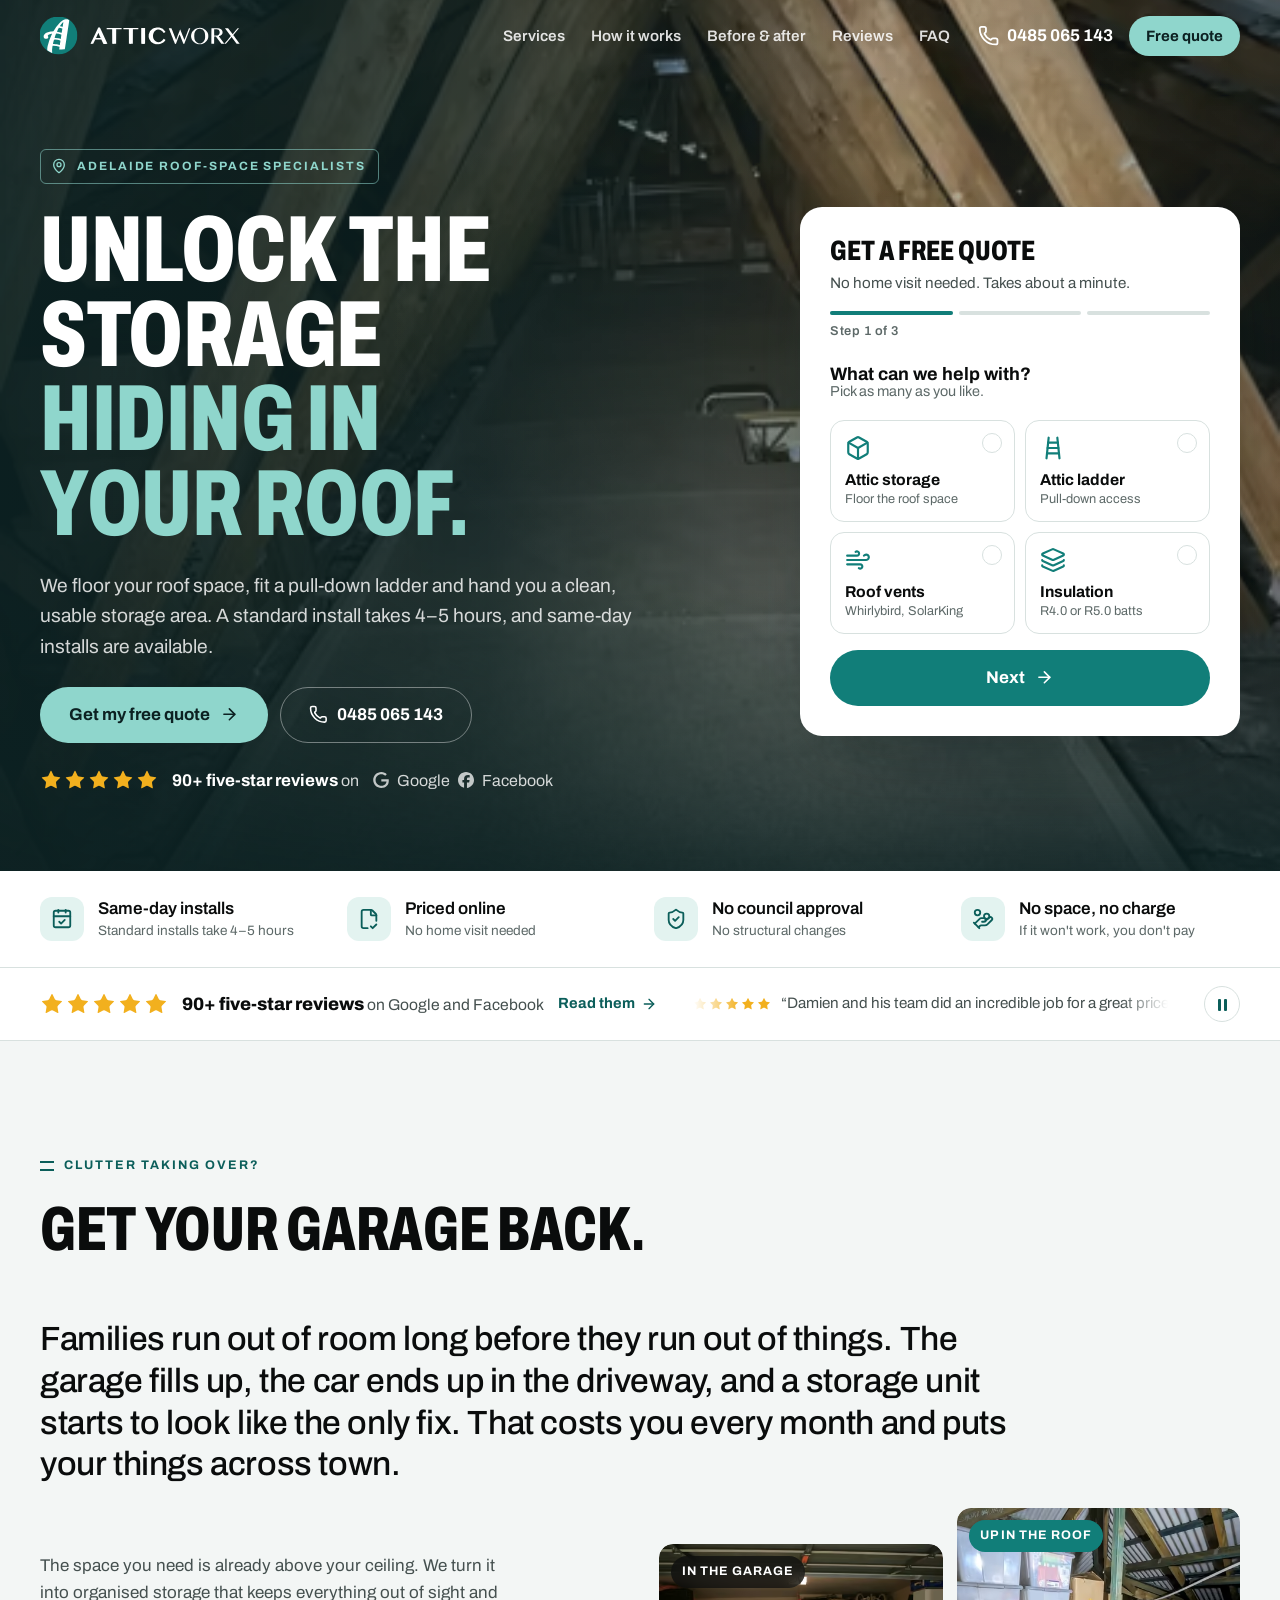
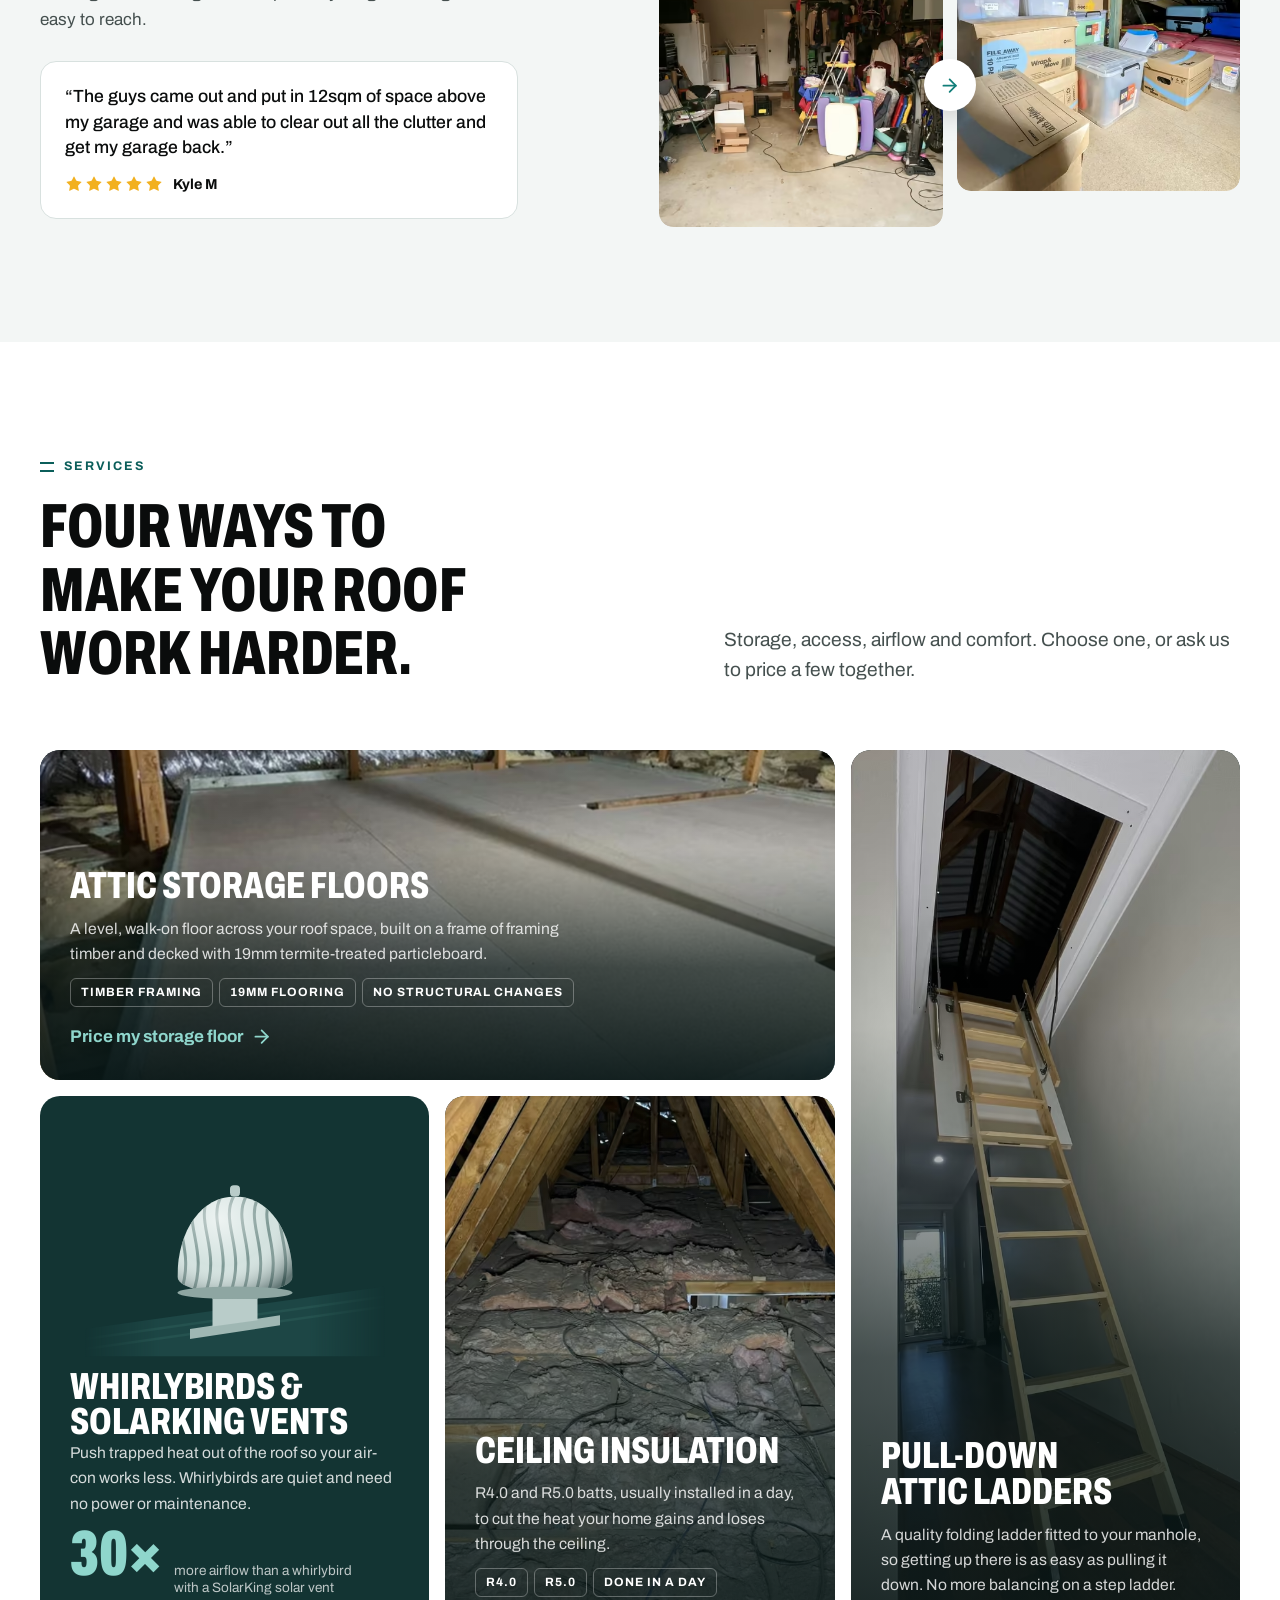
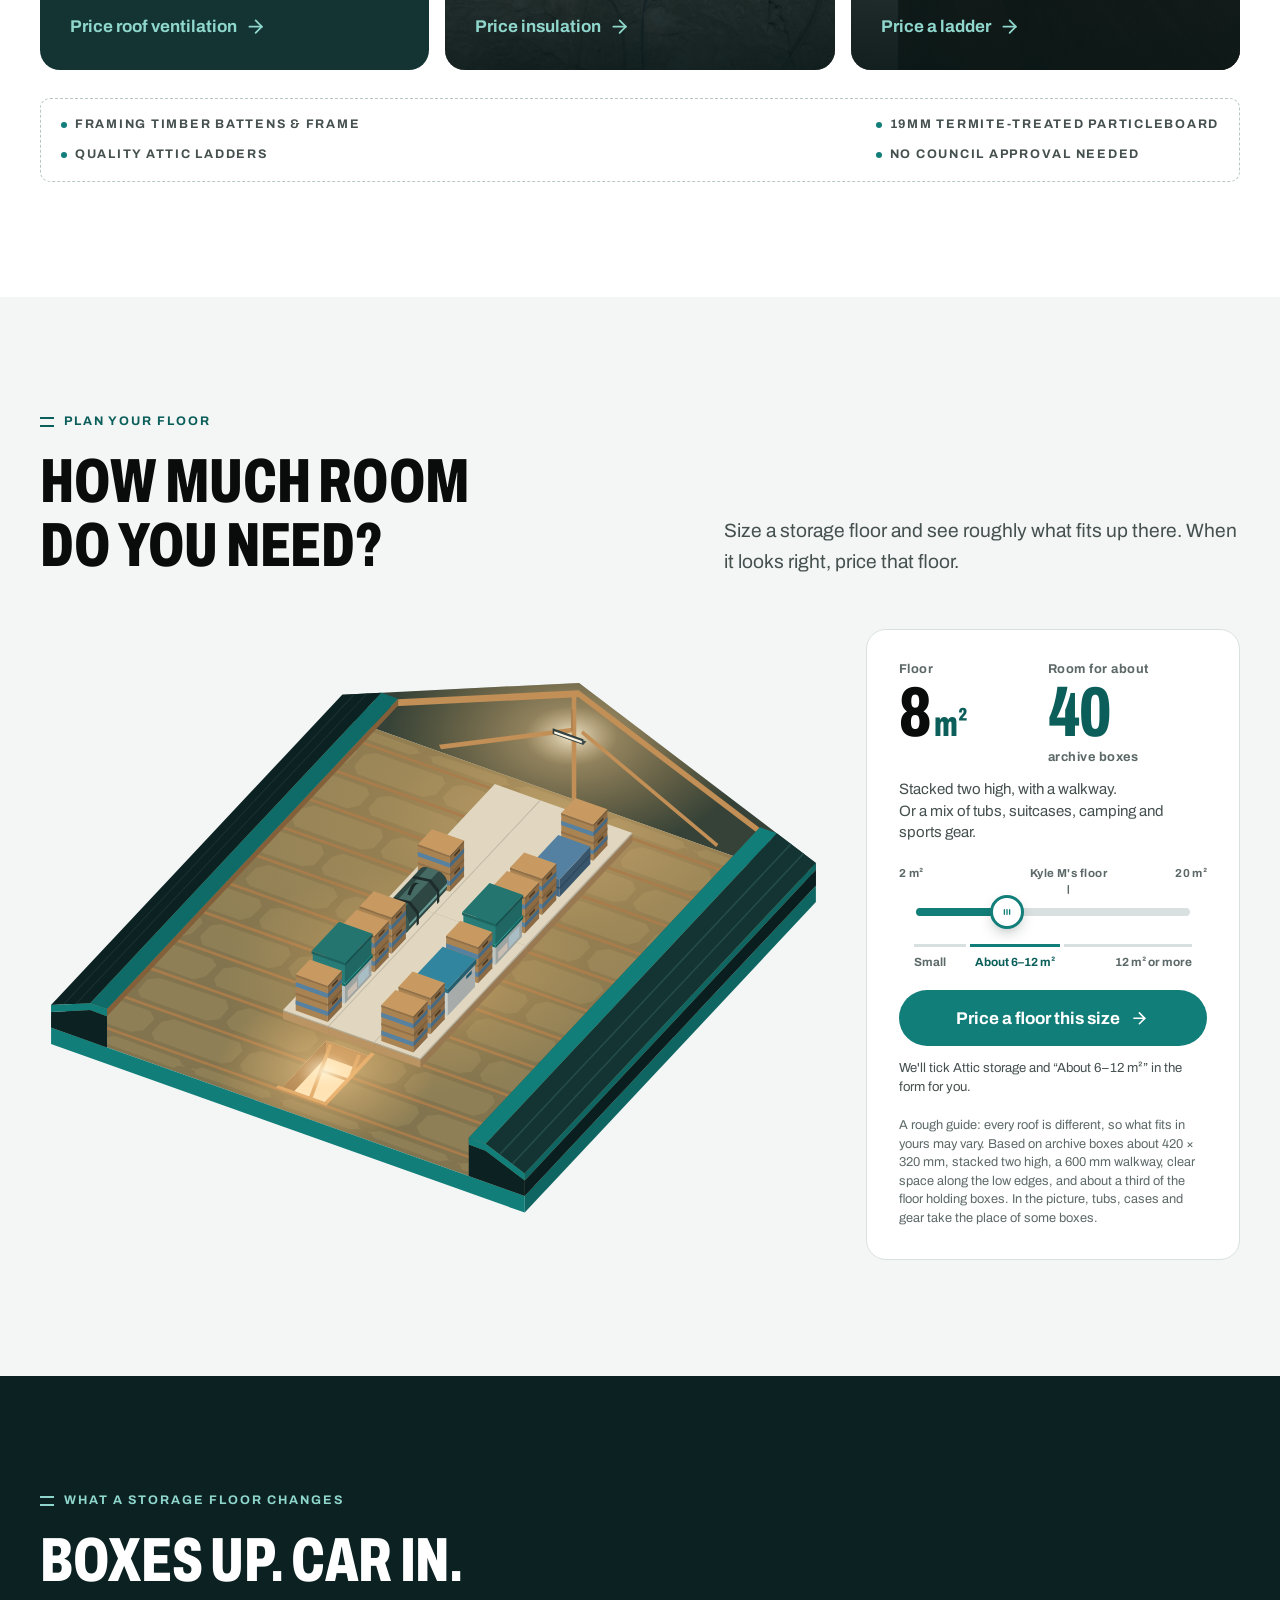
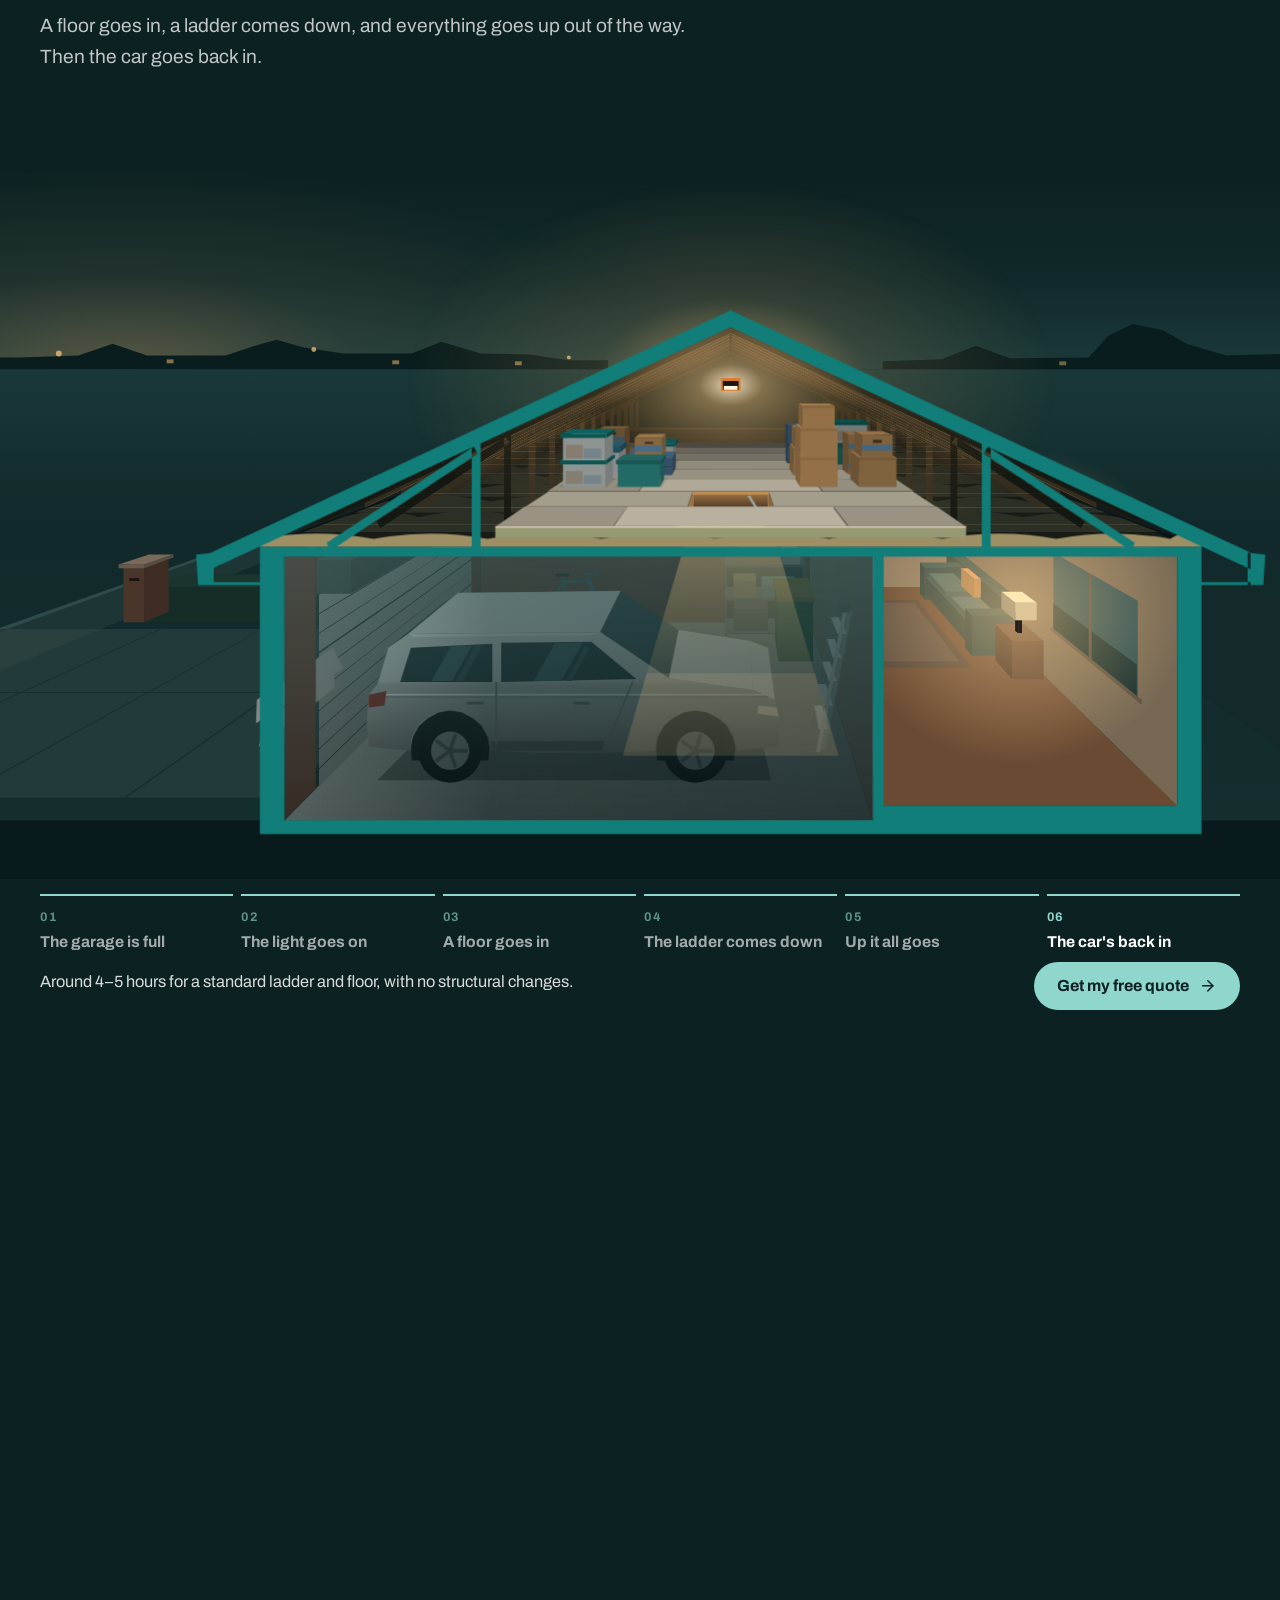
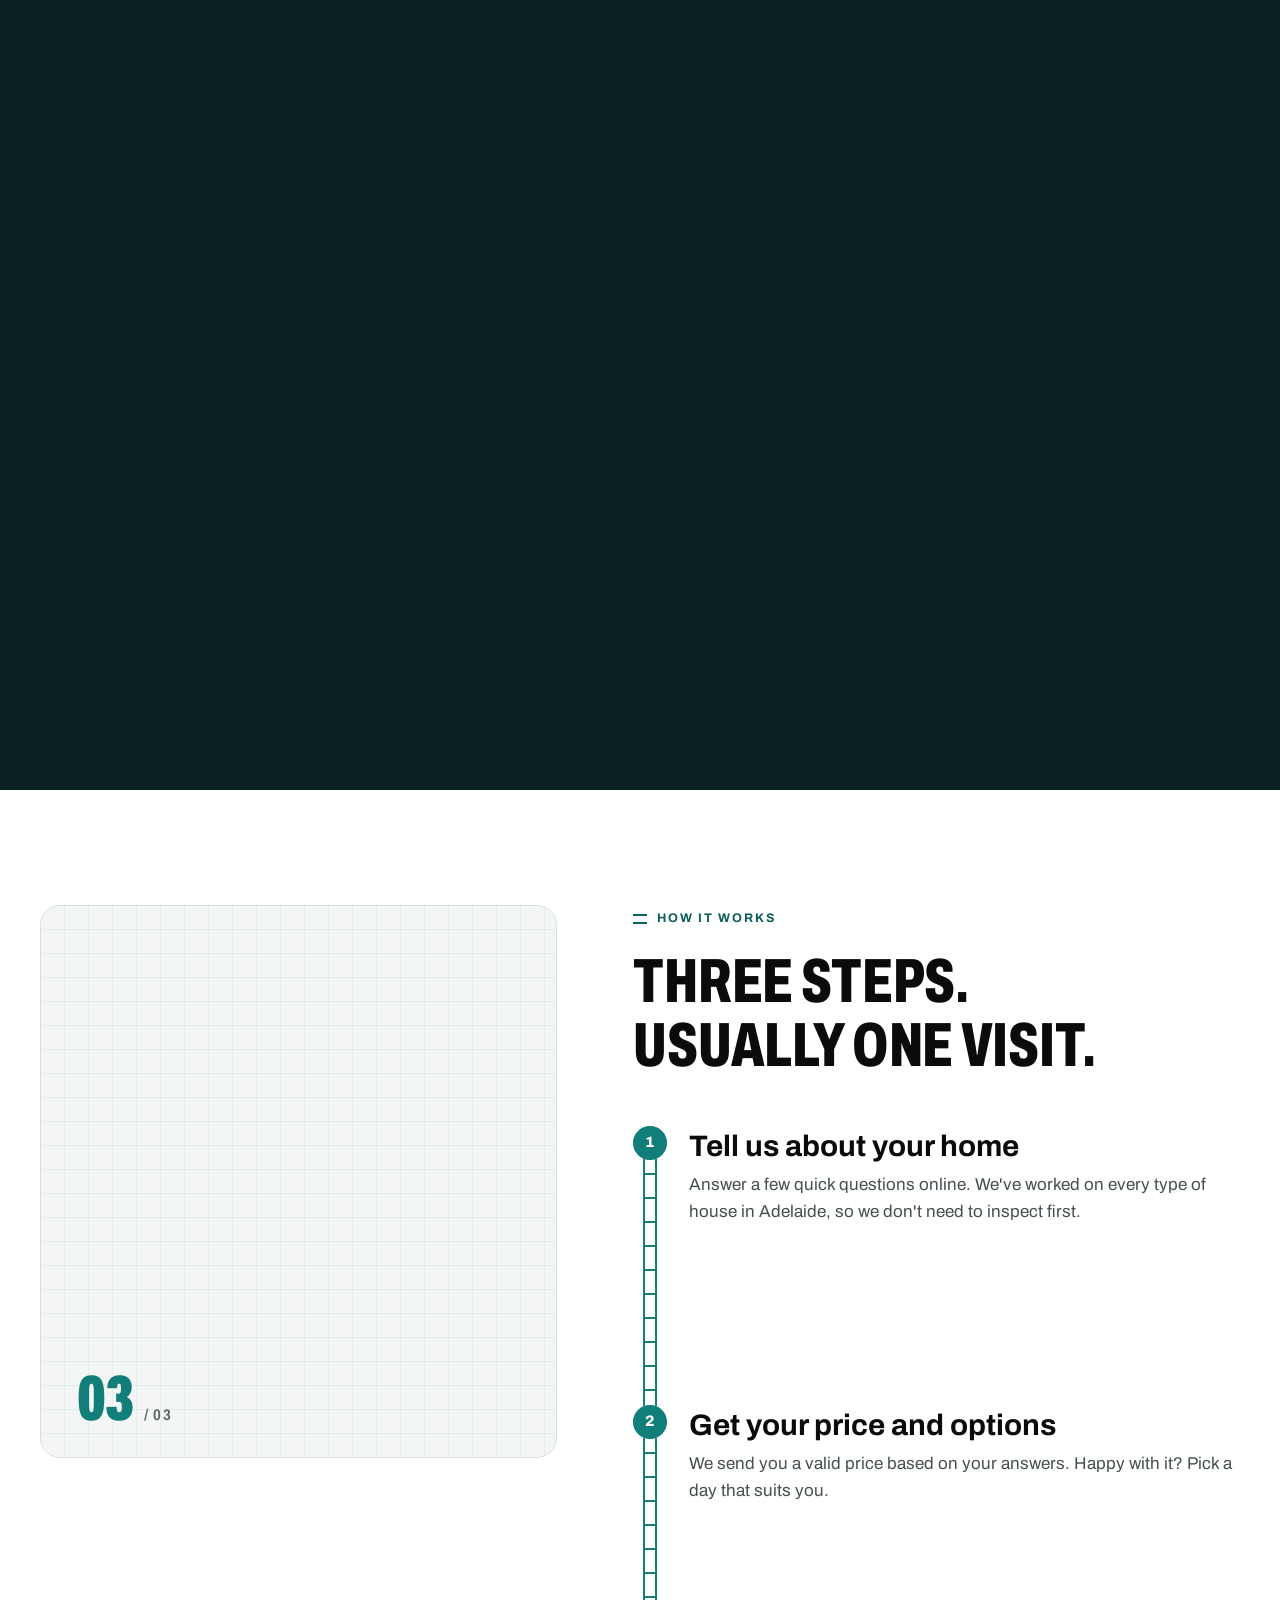
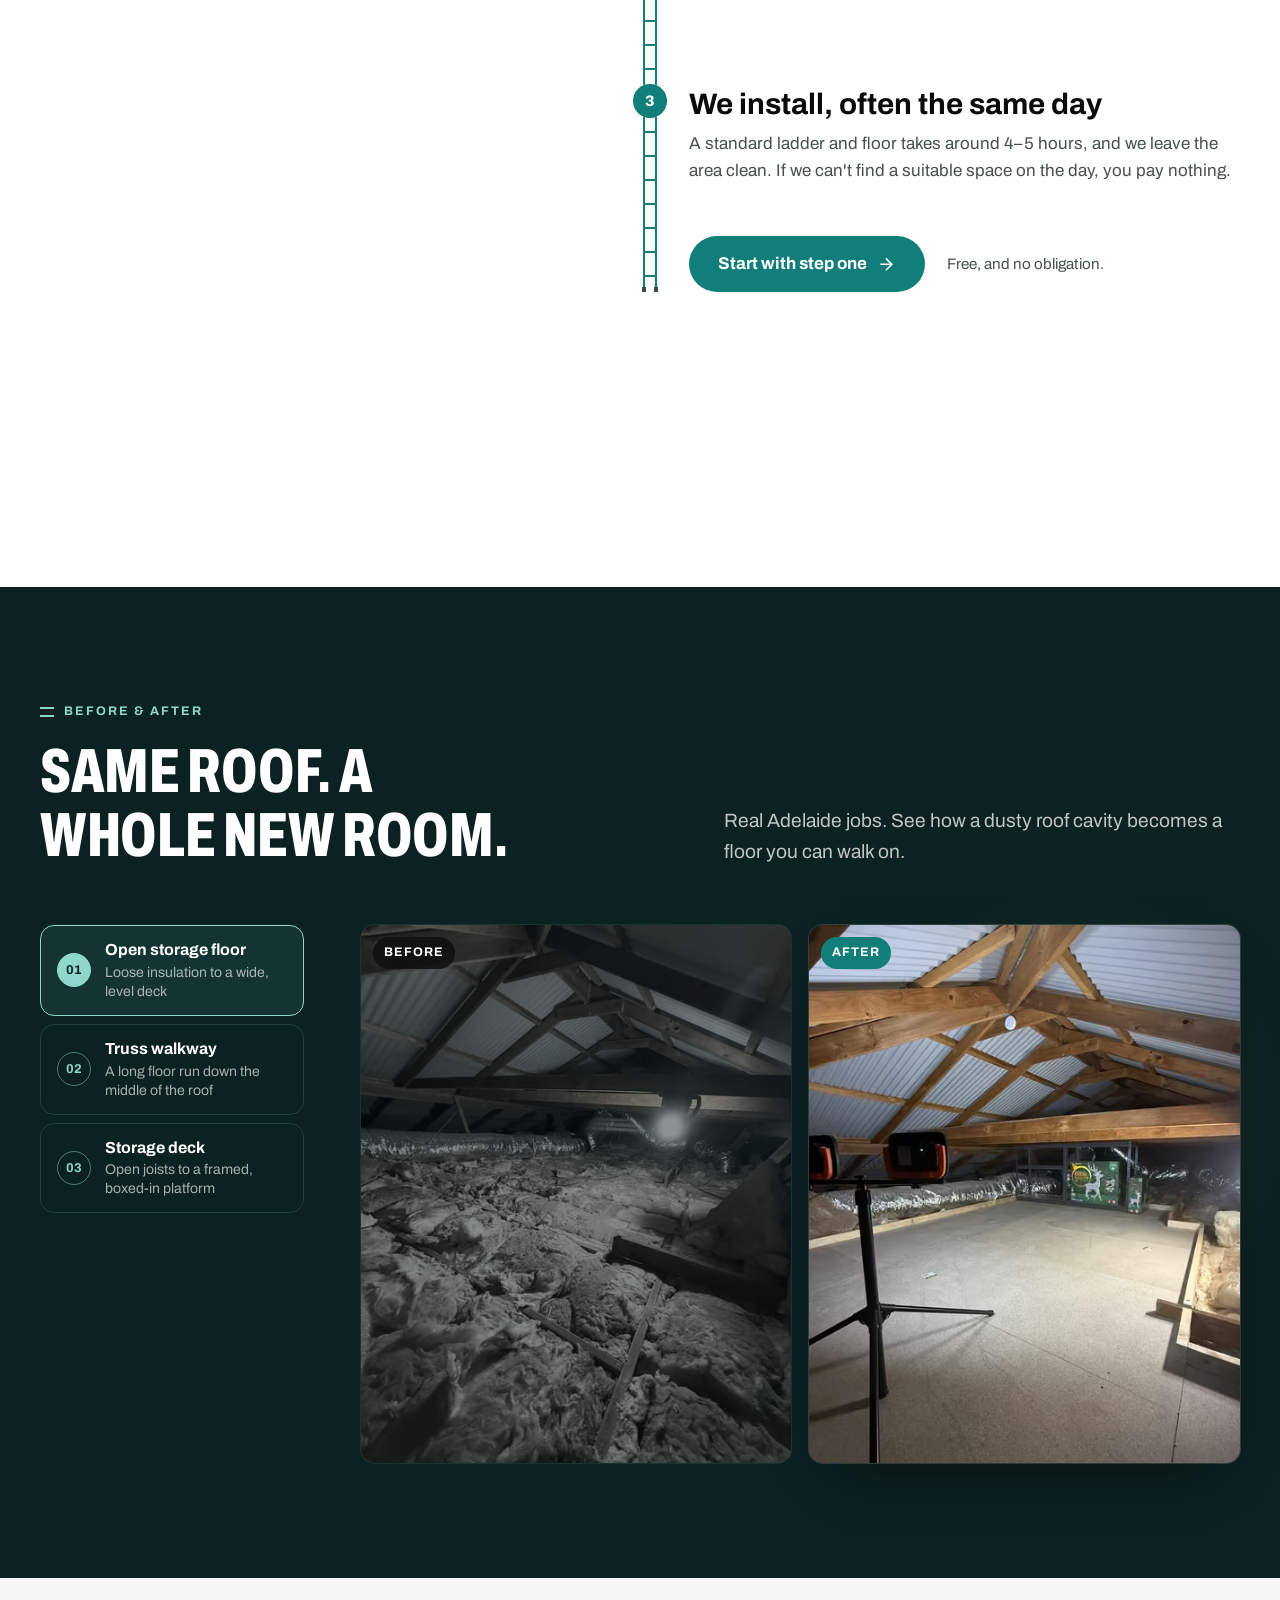
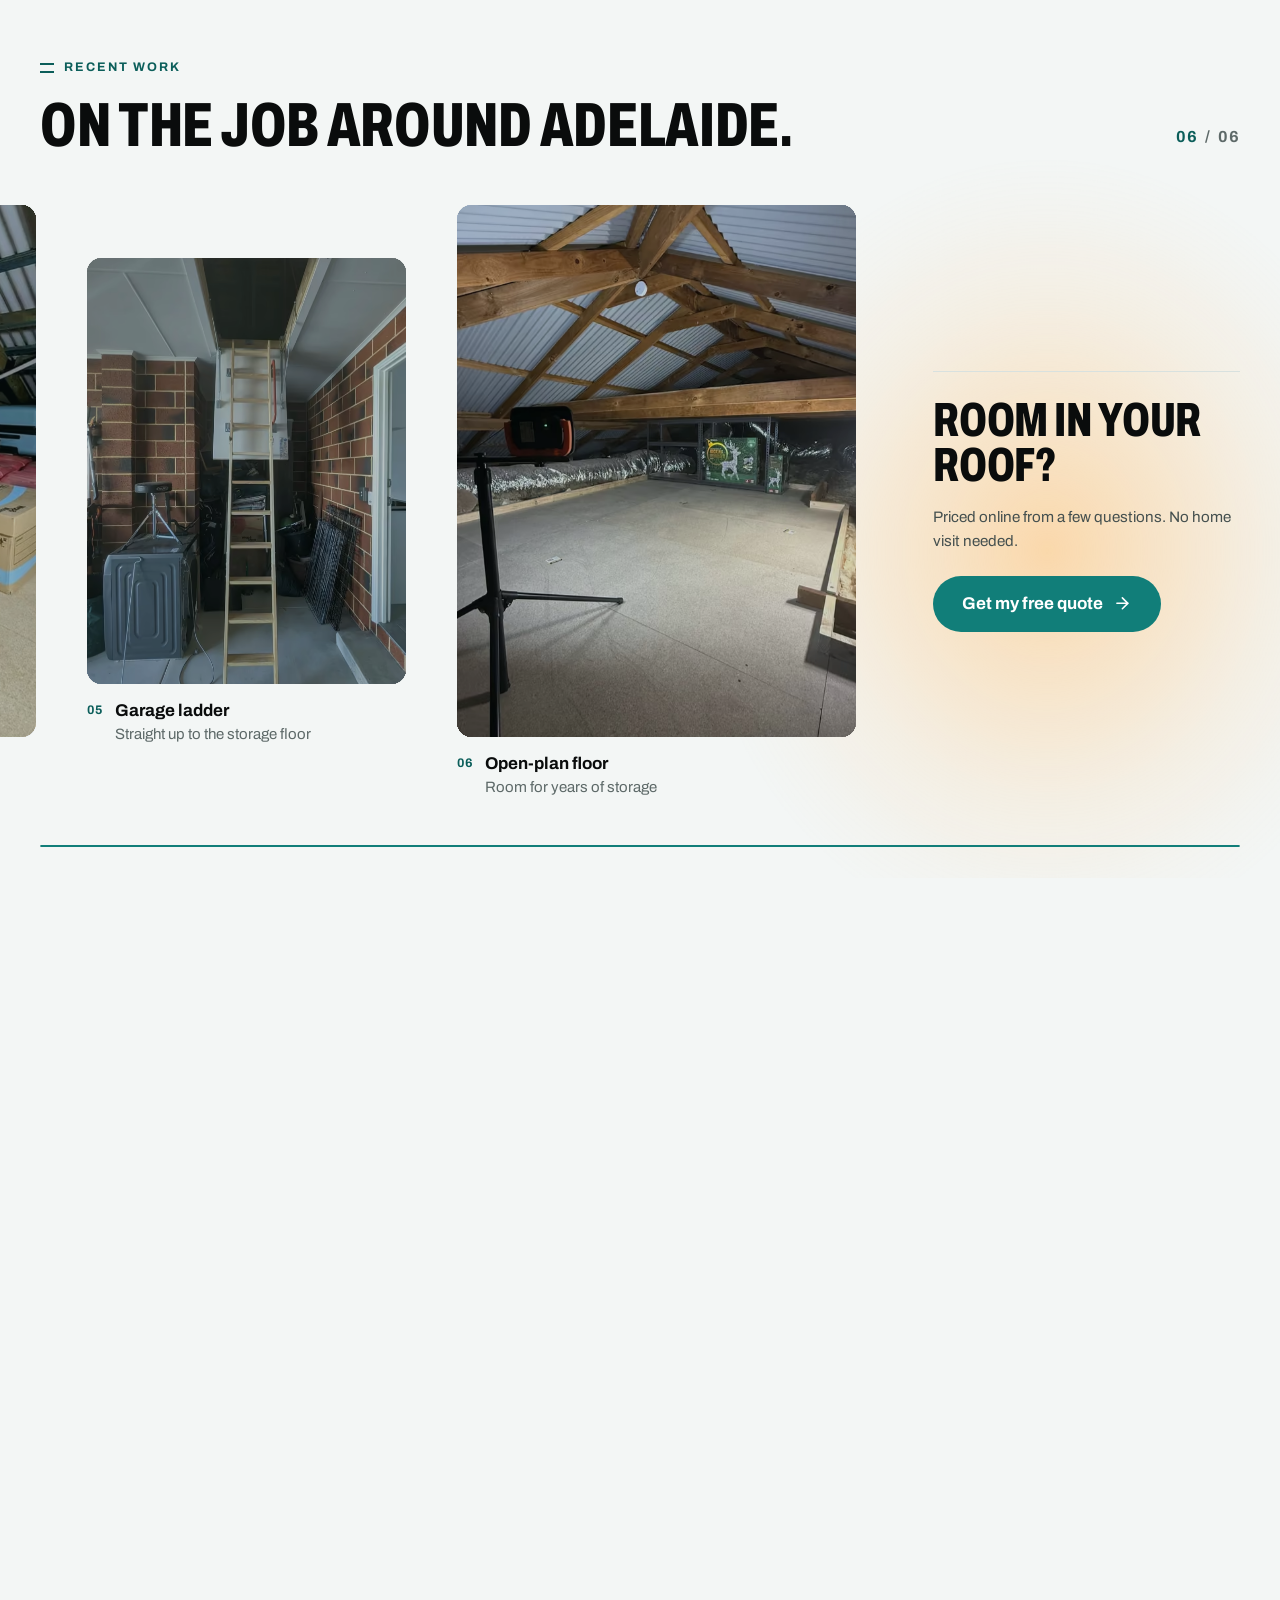
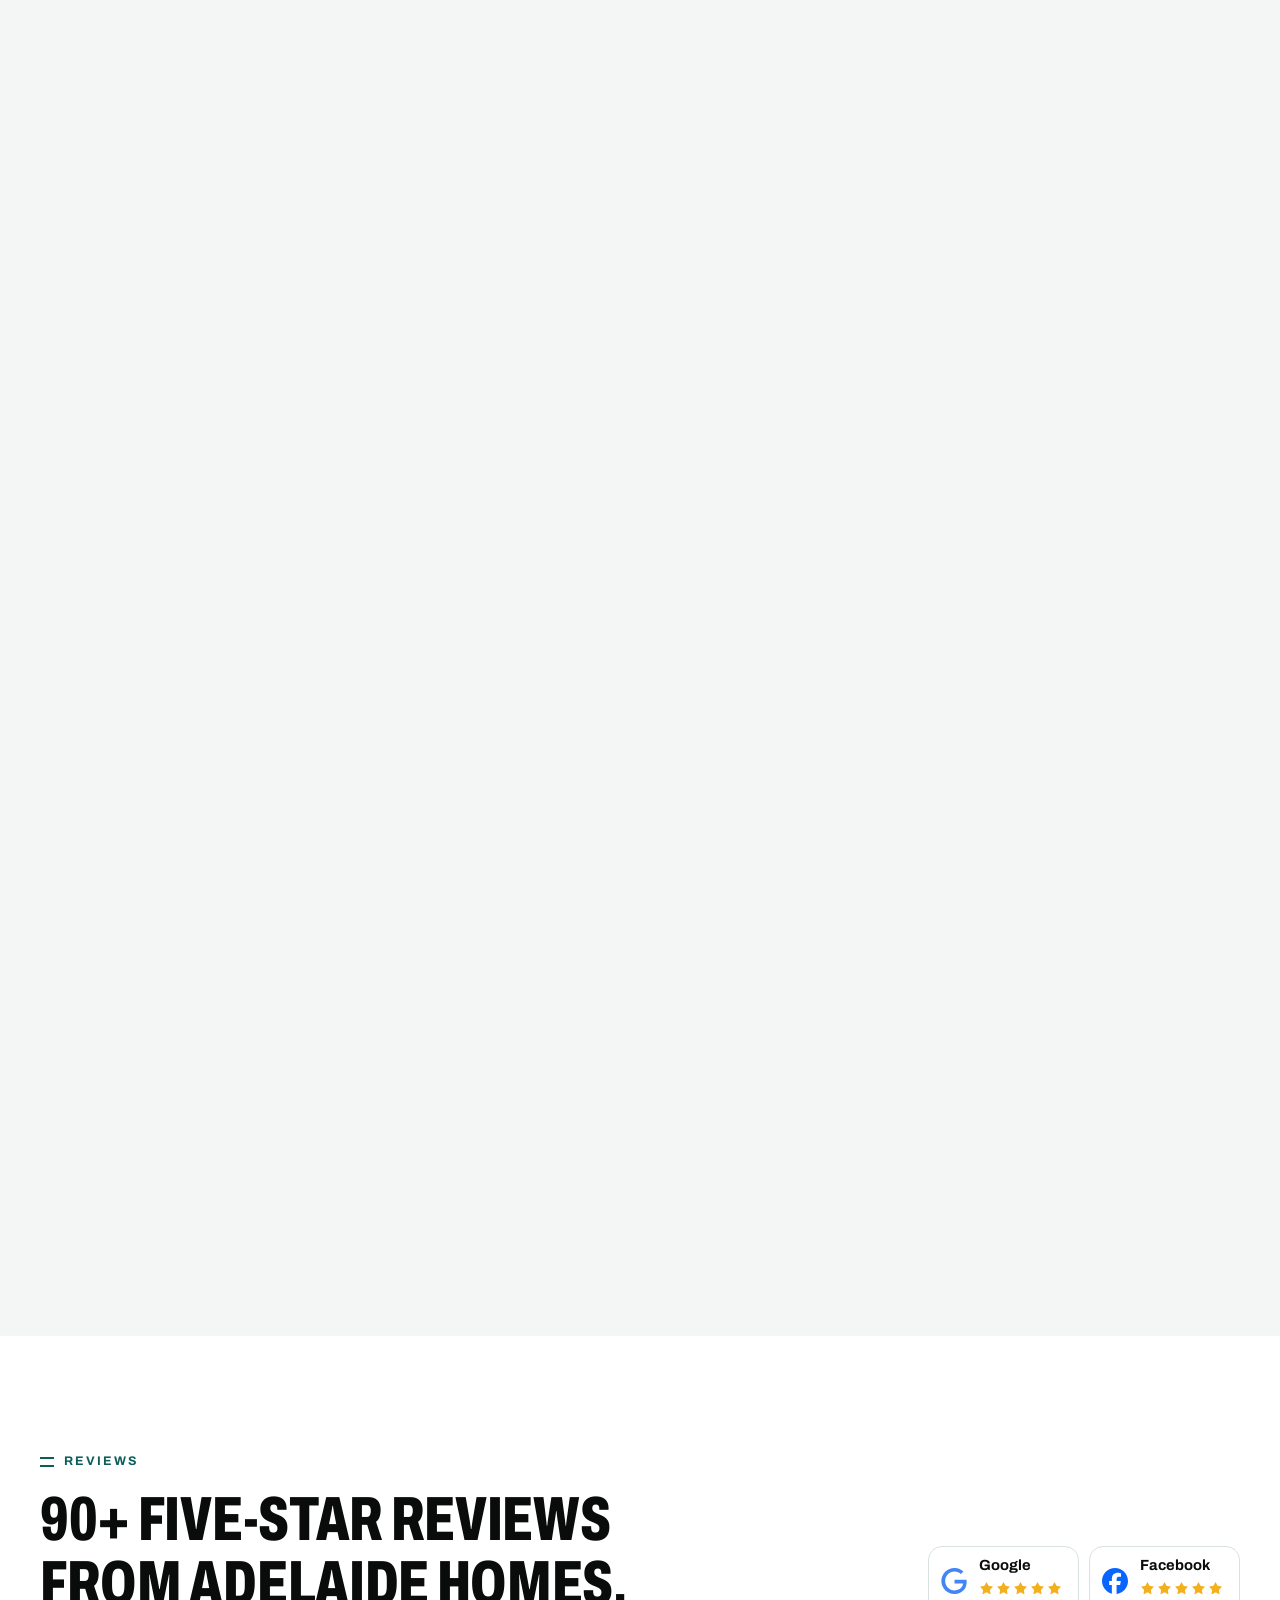
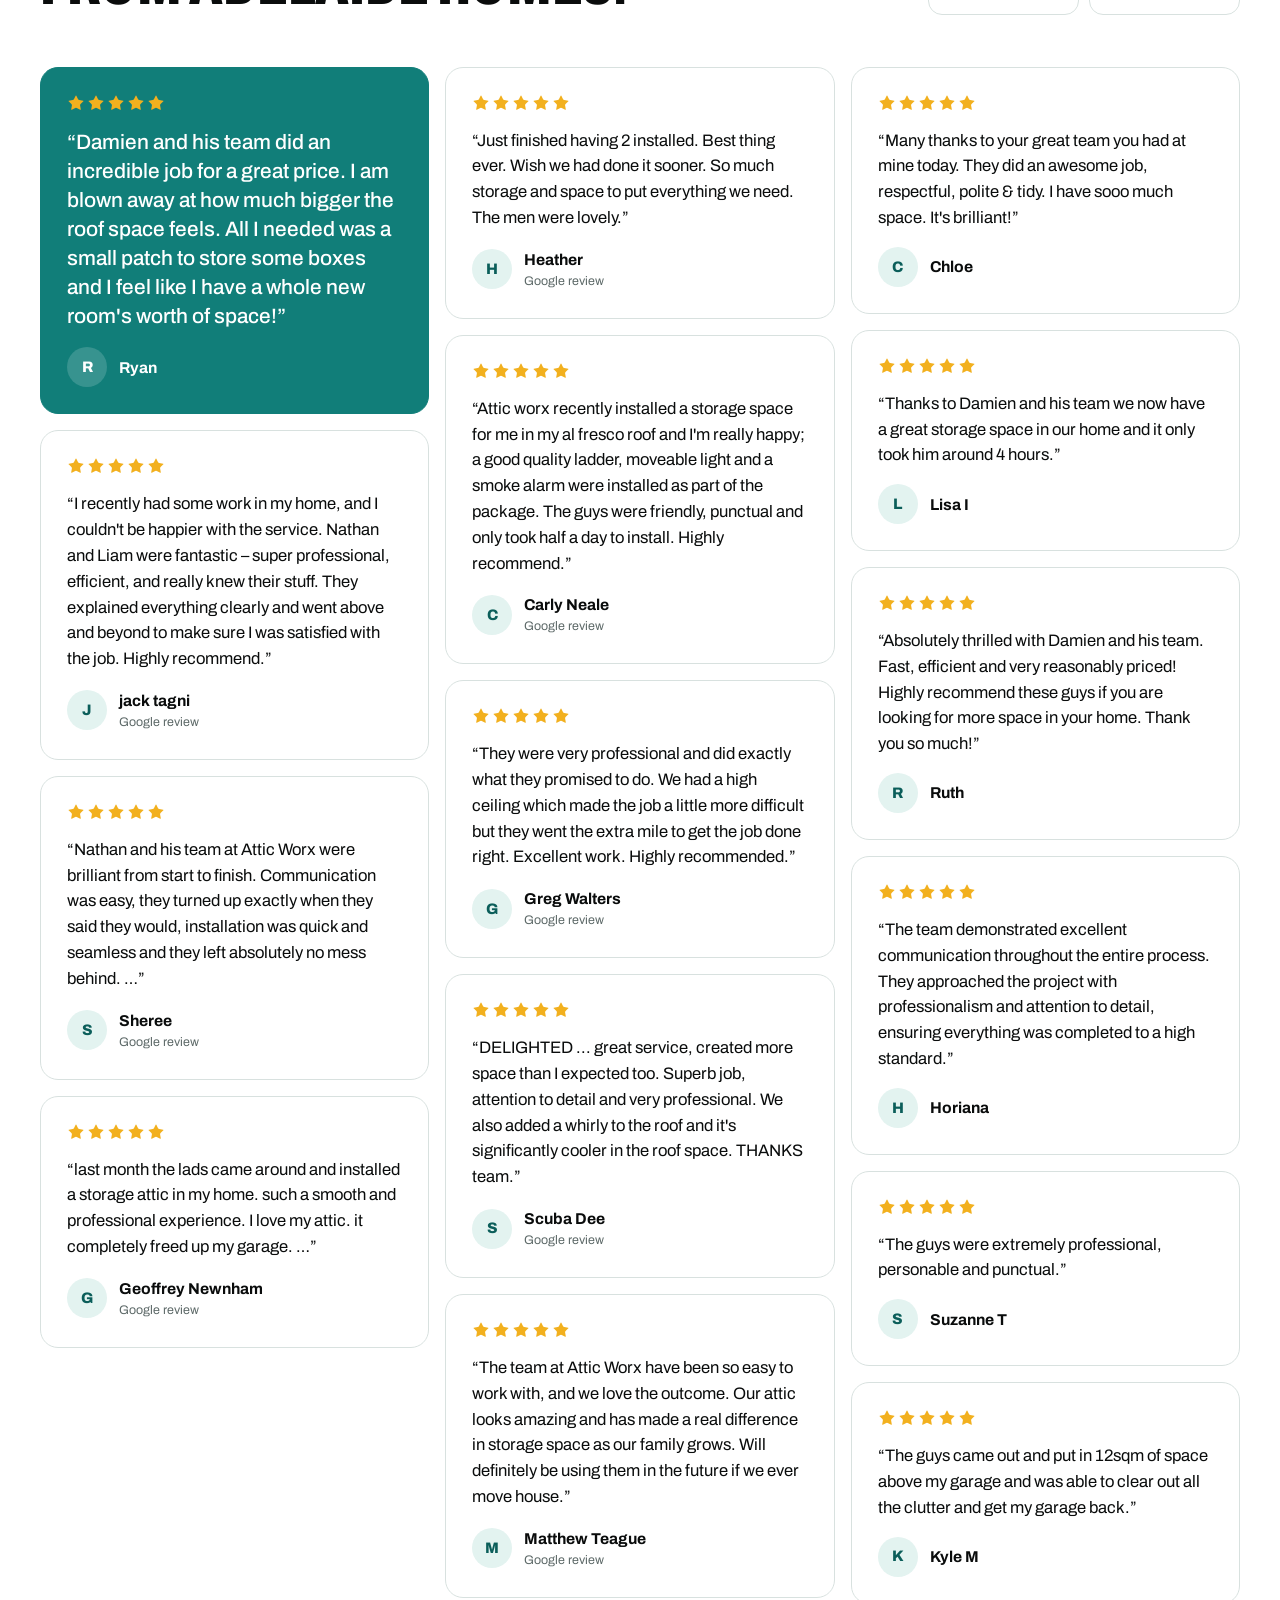
==== index.html @ c31b8978 "Reviews: 39 Google reviews from the owner, word for word; show all on demand Eight new reviews join " ====
<!doctype html>
<html lang="en-AU">
<head>
<meta charset="utf-8">
<meta name="viewport" content="width=device-width, initial-scale=1, viewport-fit=cover">
<title>Attic Storage, Ladders &amp; Roof Vents Adelaide | Attic Worx</title>
<meta name="description" content="Adelaide's roof-space specialists. Attic storage floors, pull-down ladders, whirlybirds, SolarKing vents and ceiling insulation. Free online quote, no home visit needed. Same-day installs available.">
<link rel="canonical" href="https://atticworx.com.au/">
<meta name="theme-color" content="#0c2122">
<meta name="color-scheme" content="light">

<link rel="preload" href="assets/fonts/archivo-var.woff2" as="font" type="font/woff2" crossorigin>
<link rel="preload" as="image" type="image/avif" media="(min-width: 961px)" fetchpriority="high"
      imagesrcset="assets/img/hero-wide-800.avif 800w, assets/img/hero-wide-1200.avif 1200w, assets/img/hero-wide-1800.avif 1800w" imagesizes="100vw">
<link rel="preload" as="image" type="image/avif" media="(max-width: 960px)" fetchpriority="high"
      imagesrcset="assets/img/hero-tall-480.avif 480w, assets/img/hero-tall-800.avif 800w, assets/img/hero-tall-1200.avif 1200w" imagesizes="100vw">
<link rel="stylesheet" href="assets/css/styles.css">
<noscript><style>.qf-step[hidden] { display: grid !important; } .action-bar { transform: none; } .site-header { background: var(--roof); }</style></noscript>
<noscript><style>.results-body { display: block; } .rx-tabs { display: none; } .rx-stage { gap: 48px; } .rx-panel, .rx-panel[hidden] { display: flex !important; flex-direction: column; } .rx-cap { display: block; order: -1; margin: 0 0 14px; color: rgba(255,255,255,.66); } .rx-cap strong { display: block; color: #fff; font-size: 1.05rem; } @media (min-width: 1000px) { .rx-stage { gap: 64px; } .rx-panel, .rx-panel[hidden] { display: grid !important; grid-template-columns: minmax(220px, .3fr) minmax(0, 1fr); column-gap: clamp(36px, 4.5vw, 72px); align-items: start; } .rx-cap { margin: 0; padding-top: 4px; line-height: 1.45; } .rx-cap strong { margin-bottom: 4px; } }</style></noscript>

<link rel="icon" href="favicon.svg" type="image/svg+xml">
<link rel="icon" href="favicon.ico" sizes="32x32">
<link rel="apple-touch-icon" href="apple-touch-icon.png">
<link rel="manifest" href="site.webmanifest">

<meta property="og:type" content="website">
<meta property="og:site_name" content="Attic Worx">
<meta property="og:title" content="Attic Worx | Adelaide's roof-space specialists">
<meta property="og:description" content="Turn your roof space into storage. Attic floors, ladders, roof vents and insulation across Adelaide. Free online quote.">
<meta property="og:url" content="https://atticworx.com.au/">
<meta property="og:image" content="https://atticworx.com.au/assets/img/og-image.jpg">
<meta property="og:image:width" content="1200">
<meta property="og:image:height" content="630">
<meta property="og:locale" content="en_AU">
<meta name="twitter:card" content="summary_large_image">

<script type="application/ld+json">
{
  "@context": "https://schema.org",
  "@type": "HomeAndConstructionBusiness",
  "@id": "https://atticworx.com.au/#business",
  "name": "Attic Worx",
  "description": "Adelaide's roof-space specialists: attic storage floors, pull-down attic ladders, whirlybirds, SolarKing solar roof vents and ceiling insulation.",
  "url": "https://atticworx.com.au/",
  "telephone": "+61 485 065 143",
  "image": "https://atticworx.com.au/assets/img/og-image.jpg",
  "logo": "https://atticworx.com.au/icon-512.png",
  "address": { "@type": "PostalAddress", "addressLocality": "Marion", "addressRegion": "SA", "addressCountry": "AU" },
  "areaServed": { "@type": "City", "name": "Adelaide" },
  "sameAs": ["https://www.facebook.com/profile.php?id=61562459426494"],
  "hasOfferCatalog": {
    "@type": "OfferCatalog",
    "name": "Roof-space services",
    "itemListElement": [
      { "@type": "Offer", "itemOffered": { "@type": "Service", "name": "Attic storage flooring" } },
      { "@type": "Offer", "itemOffered": { "@type": "Service", "name": "Pull-down attic ladders" } },
      { "@type": "Offer", "itemOffered": { "@type": "Service", "name": "Whirlybird and SolarKing roof ventilation" } },
      { "@type": "Offer", "itemOffered": { "@type": "Service", "name": "Ceiling insulation (R4.0 and R5.0 batts)" } }
    ]
  }
}
</script>
<script type="application/ld+json">
{
  "@context": "https://schema.org",
  "@type": "FAQPage",
  "mainEntity": [
    { "@type": "Question", "name": "Do you need to see my property first?", "acceptedAnswer": { "@type": "Answer", "text": "No. We can give you a valid price and options from a few questions, and we've worked on every type of house in Adelaide. If you accept the price, we can often quote and install on the same day. If we can't find a suitable space, there's no charge." } },
    { "@type": "Question", "name": "Do I need council approval?", "acceptedAnswer": { "@type": "Answer", "text": "No. Using your roof space for storage doesn't need council approval. We don't alter any structural elements. We only add framing timber." } },
    { "@type": "Question", "name": "How long does an install take?", "acceptedAnswer": { "@type": "Answer", "text": "A standard ladder and storage floor takes around 4–5 hours. Ceiling insulation is usually installed in a day." } },
    { "@type": "Question", "name": "What can I store up there?", "acceptedAnswer": { "@type": "Answer", "text": "Clothing, boxes, sports equipment, camping gear and more. If it fits through the hatch, it can go in your new storage space." } },
    { "@type": "Question", "name": "What materials do you use?", "acceptedAnswer": { "@type": "Answer", "text": "Framing timber for the battens and frame, and 19mm termite-treated particleboard for the floor. We also offer a range of carefully selected, quality attic ladders." } },
    { "@type": "Question", "name": "Which areas do you cover?", "acceptedAnswer": { "@type": "Answer", "text": "We're based in Marion and install across Adelaide." } }
  ]
}
</script>
</head>
<body>
<svg width="0" height="0" style="position:absolute" aria-hidden="true" focusable="false">
<symbol id="i-phone" viewBox="0 0 24 24"><path d="M13.832 16.568a1 1 0 0 0 1.213-.303l.355-.465A2 2 0 0 1 17 15h3a2 2 0 0 1 2 2v3a2 2 0 0 1-2 2A18 18 0 0 1 2 4a2 2 0 0 1 2-2h3a2 2 0 0 1 2 2v3a2 2 0 0 1-.8 1.6l-.468.351a1 1 0 0 0-.292 1.233 14 14 0 0 0 6.392 6.384"/></symbol>
<symbol id="i-arrow" viewBox="0 0 24 24"><path d="M5 12h14"/><path d="m12 5 7 7-7 7"/></symbol>
<symbol id="i-arrow-left" viewBox="0 0 24 24"><path d="m12 19-7-7 7-7"/><path d="M19 12H5"/></symbol>
<symbol id="i-arrow-ur" viewBox="0 0 24 24"><path d="M7 7h10v10"/><path d="M7 17 17 7"/></symbol>
<symbol id="i-check" viewBox="0 0 24 24"><path d="M20 6 9 17l-5-5"/></symbol>
<symbol id="i-pin" viewBox="0 0 24 24"><path d="M20 10c0 4.993-5.539 10.193-7.399 11.799a1 1 0 0 1-1.202 0C9.539 20.193 4 14.993 4 10a8 8 0 0 1 16 0"/><circle cx="12" cy="10" r="3"/></symbol>
<symbol id="i-x" viewBox="0 0 24 24"><path d="M18 6 6 18"/><path d="m6 6 12 12"/></symbol>
<symbol id="i-menu" viewBox="0 0 24 24"><path d="M4 6h16"/><path d="M4 12h16"/><path d="M4 18h16"/></symbol>
<symbol id="i-layers" viewBox="0 0 24 24"><path d="M12.83 2.18a2 2 0 0 0-1.66 0L2.6 6.08a1 1 0 0 0 0 1.83l8.58 3.91a2 2 0 0 0 1.66 0l8.58-3.9a1 1 0 0 0 0-1.83z"/><path d="M2 12a1 1 0 0 0 .58.91l8.6 3.91a2 2 0 0 0 1.65 0l8.58-3.9A1 1 0 0 0 22 12"/><path d="M2 17a1 1 0 0 0 .58.91l8.6 3.91a2 2 0 0 0 1.65 0l8.58-3.9A1 1 0 0 0 22 17"/></symbol>
<symbol id="i-wind" viewBox="0 0 24 24"><path d="M12.8 19.6A2 2 0 1 0 14 16H2"/><path d="M17.5 8a2.5 2.5 0 1 1 2 4H2"/><path d="M9.8 4.4A2 2 0 1 1 11 8H2"/></symbol>
<symbol id="i-box" viewBox="0 0 24 24"><path d="M21 8a2 2 0 0 0-1-1.73l-7-4a2 2 0 0 0-2 0l-7 4A2 2 0 0 0 3 8v8a2 2 0 0 0 1 1.73l7 4a2 2 0 0 0 2 0l7-4A2 2 0 0 0 21 16Z"/><path d="m3.3 7 8.7 5 8.7-5"/><path d="M12 22V12"/></symbol>
<symbol id="i-ladder" viewBox="0 0 24 24"><path d="M8 2.5 6 21.5"/><path d="m16 2.5 2 19"/><path d="M7.5 7h9"/><path d="M7 12h10"/><path d="M6.5 17h11"/></symbol>
<symbol id="i-star" viewBox="0 0 24 24"><path d="M11.525 2.295a.53.53 0 0 1 .95 0l2.31 4.679a2.123 2.123 0 0 0 1.595 1.16l5.166.756a.53.53 0 0 1 .294.904l-3.736 3.638a2.123 2.123 0 0 0-.611 1.878l.882 5.14a.53.53 0 0 1-.771.56l-4.618-2.428a2.122 2.122 0 0 0-1.973 0L6.396 21.01a.53.53 0 0 1-.77-.56l.881-5.139a2.122 2.122 0 0 0-.611-1.879L2.16 9.795a.53.53 0 0 1 .294-.906l5.165-.755a2.122 2.122 0 0 0 1.597-1.16z"/></symbol>
<symbol id="i-facebook" viewBox="0 0 24 24"><path d="M9.101 23.691v-7.98H6.627v-3.667h2.474v-1.58c0-4.085 1.848-5.978 5.858-5.978.401 0 .955.042 1.468.103a8.68 8.68 0 0 1 1.141.195v3.325a8.623 8.623 0 0 0-.653-.036 26.805 26.805 0 0 0-.733-.009c-.707 0-1.259.096-1.675.309a1.686 1.686 0 0 0-.679.622c-.258.42-.374.995-.374 1.752v1.297h3.919l-.386 2.103-.287 1.564h-3.246v8.245C19.396 23.238 24 18.179 24 12.044c0-6.627-5.373-12-12-12s-12 5.373-12 12c0 5.628 3.874 10.35 9.101 11.647Z"/></symbol>
<symbol id="i-google" viewBox="0 0 24 24"><path d="M12.48 10.92v3.28h7.84c-.24 1.84-.853 3.187-1.787 4.133-1.147 1.147-2.933 2.4-6.053 2.4-4.827 0-8.6-3.893-8.6-8.72s3.773-8.72 8.6-8.72c2.6 0 4.507 1.027 5.907 2.347l2.307-2.307C18.747 1.44 16.133 0 12.48 0 5.867 0 .307 5.387.307 12s5.56 12 12.173 12c3.573 0 6.267-1.173 8.373-3.36 2.16-2.16 2.84-5.213 2.84-7.667 0-.76-.053-1.467-.173-2.053H12.48z"/></symbol>
<symbol id="logo-word" viewBox="0 0 3990 470"><path fill-rule="evenodd" d="m1769 15-16 2-11 3a169 169 0 0 0-36 9l-9 4-5 2-28 14a216 216 0 0 0-101 143 266 266 0 0 0 10 124l2 6a211 211 0 0 0 117 115 301 301 0 0 0 142 22 204 204 0 0 0 87-30l15-10 12-9c21-16 58-58 57-66q1-2-11-10c-27-21-30-22-32-21l-7 7c-35 47-65 72-100 82a143 143 0 0 1-109-20 149 149 0 0 1-59-75l-2-7-2-8-3-12-3-18a274 274 0 0 1 2-65 185 185 0 0 1 34-79 226 226 0 0 1 32-28l3-2c16-12 47-20 73-20a122 122 0 0 1 63 17 220 220 0 0 1 72 66q5 8 8 9l11-7 12-8 18-13c3-3 3-5-4-15a220 220 0 0 0-155-101c-8-1-63-2-77-1M218 16l-3 4-2 5-3 5-3 5-1 4-9 18-44 93-96 200-3 8-1 2-3 5-3 5-1 4-9 18-26 56c1 2 5 2 35 2 34 0 35 0 37-2l2-3 8-18 47-92h160l37 77 17 35 3 3h51l52-1c2-2 2-2-1-9L266 19l-3-4h-22zm226 10c-2 2-2 3-2 17 0 13 0 14 2 16s3 2 72 2c62 0 70 0 71 2 2 1 2 20 2 193 0 189 0 192 2 193 3 2 101 1 103 0l1-193 1-193c1-2 3-2 71-2 63 0 71 0 72-2 3-2 3-31 0-33-1-2-20-2-197-2-195 0-196 0-198 2m445 0c-2 2-2 3-2 17 0 13 0 14 2 16s3 2 72 2c62 0 70 0 71 2 2 1 2 20 2 193 0 189 0 192 2 193 3 2 101 1 103 0l1-193 1-193c1-2 3-2 71-2 63 0 71 0 72-2 3-2 3-31 0-33-1-2-20-2-197-2-195 0-196 0-198 2m475-1-2 1a15444 15444 0 0 0 1 423l51 1 50-1c2-1 2-4 2-211 0-190 0-211-2-212-1-2-7-2-50-2zm1526 0-18 3-10 2c-3 0-14 3-25 8l-8 2-6 2-33 18-24 17a379 379 0 0 0-46 52l-10 18-2 6q-15 32-18 66c-1 14-1 45 1 53a256 256 0 0 0 35 89 255 255 0 0 0 82 73 275 275 0 0 0 70 23c15 4 66 4 83 0a290 290 0 0 0 79-29l5-3a257 257 0 0 0 87-102l10-29 3-14 2-12a343 343 0 0 0-2-66l-5-23c0-3-5-17-13-33-5-10-5-10-13-21a237 237 0 0 0-93-80l-6-2a232 232 0 0 0-125-18m-794 8 2 7 2 5 2 5 3 8 11 26 9 25 3 6 2 6 2 5 7 20 3 7 4 8a1092 1092 0 0 0 35 90l9 23 2 4 4 10a1273 1273 0 0 0 39 101l21 52c3 9 4 10 17 10 12 0 13-1 17-11l2-7 3-8 8-19 2-6 2-5 3-8 20-53 35-92 18-44c1 0 6 7 7 12l2 6 4 8 9 25 3 6 2 6 2 5 10 27 10 25 4 8 34 88 16 35q0 3 10 2 13 0 13-4l3-8 8-18 30-81 8-19 2-7 2-5 3-8 11-28 15-38 9-25 2-5 4-10 29-77 30-79c2-8 2-8-16-8-16 0-19 1-19 6l-2 6-8 19-10 28-8 19-2 6-2 5-3 8-22 58-3 9-8 19-2 6-2 5-3 10-15 39-27 68q-2 1-7-9l-3-8-4-10-9-24-2-6-3-6-2-5-7-20-3-6-4-9-34-87-22-55-8-22q-5-13-9-9l-1 3-2 5-7 20-3 7-3 9-15 39-10 26-10 25-2 6-4 9-19 50-24 65q-4 10-8 10-2-1-3-6l-2-6-3-7-2-4-4-10-37-96-6-16-3-7-4-8-38-100-3-7-4-9-9-24c-3-9-2-9-40-9h-33zm1137 0c-3 2-3 410 0 412 2 3 8 3 38 3 25 0 28-1 30-2 1-2 2-7 2-95l1-95 2-3c4-1 42 0 45 1l18 23 20 27 10 14 95 128 3 3h114l3-3 14-16 29-34 44-51 51-60 4-5 11-11a3641 3641 0 0 0 129 168c9 12 6 11 49 11 38 0 40 0 40-4a1949 1949 0 0 1-75-101l-40-53-37-49c-7-8-19-25-19-28l17-21 61-71 45-53 28-34c0-2-1-3-16-3-14 0-17 0-20 2l-3 2-3 4-48 56-59 70c-20 23-19 22-22 22l-4-3-2-3-52-68-15-21-36-47c-11-15-6-14-52-14l-40 1q-2 2 8 15l54 71 70 92 23 32-5 7-55 66-30 35-44 50-31 37c-7 7-8 7-18-7l-128-170c-10-14-11-13 5-18a163 163 0 0 0 42-21 102 102 0 0 0 33-37l3-6 3-8 2-6 2-8c3-12 0-39-5-52a101 101 0 0 0-48-53 171 171 0 0 0-64-19 2947 2947 0 0 0-177 1m-332 13a173 173 0 0 0-45 14c-16 7-37 26-49 44q-15 22-22 46l-3 10-2 7-2 9a402 402 0 0 0 2 137 190 190 0 0 0 24 61 142 142 0 0 0 76 59 152 152 0 0 0 67 3 112 112 0 0 0 47-21c13-8 33-30 42-46a233 233 0 0 0 27-86 419 419 0 0 0-8-125l-3-8-2-8-2-5-3-7-2-4-5-9a145 145 0 0 0-51-54c-19-13-60-21-86-17m405 12-2 3a3130 3130 0 0 0 1 168c3 2 60 1 70-2a105 105 0 0 0 40-17c8-4 21-19 27-30 7-13 8-19 8-38a63 63 0 0 0-5-31c-4-15-21-35-37-43-12-5-17-7-29-9-14-1-70-2-73-1M218 167l-3 6-5 10-14 29-12 26-24 53 1 3h120v-4l-3-9a1131 1131 0 0 1-40-87c-16-36-15-35-20-27"/></symbol>
<symbol id="logo-a" viewBox="32 32 2120 2120"><path fill-rule="evenodd" d="M1525 184c-24 1-58 8-88 17-90 29-181 92-281 194a2018 2018 0 0 0-331 449l-12 19c-6 6-4 5-62 6h-54l-35 3-61 9c-57 9-130 34-180 61-97 54-151 125-154 204-2 69 34 118 97 131 24 5 40 5 66 0q73-11 93-62c4-10 4-36 0-49q-7-20-18-35c-9-12-9-15-3-28q26-53 107-79c29-10 56-16 94-22 40-6 39-7 16 40a2990 2990 0 0 0-228 637l-2 13-4 16-7 47a420 420 0 0 0-7 59c-3 22-3 83-1 99l1 9 14 10q111 80 252 134l6 2v-3a939 939 0 0 1 6-292l10-69c6-33 6-33 26-35a1014 1014 0 0 1 359 54c8 5 8 8 3 52l-11 96q1 9 7 12h41l76-4 163-9c22-1 25-4 28-24l24-156 11-77 8-48 52-335 7-44 28-183 6-37 7-51 8-45 2-19 11-66 10-64 33-216 19-126 20-127c0-3-59-41-94-61l-14-8h-29zm-169 178c-8 4-43 32-62 51a938 938 0 0 0-123 163c1 5 5 6 27 10 40 8 93 21 114 28q6 3 11 0c4-2 6-6 8-20l6-40 3-19 8-51 4-27 12-74c2-14 2-18-1-20q-1-3-7-1m-239 308-7 6a1373 1373 0 0 0-98 209c3 4 14 7 46 12a1481 1481 0 0 1 182 42c28 9 31 9 34 2a382 382 0 0 0 12-62l2-18 8-48 7-45c9-53 9-55-1-60a733 733 0 0 0-185-38M969 988c-6 3-7 5-22 43q-33 87-60 168c-7 23-8 25-6 29 3 5 6 5 36 6a1017 1017 0 0 1 170 18 633 633 0 0 1 127 38c7 0 8-4 12-29l18-118 12-73c4-21 2-23-19-31a779 779 0 0 0-268-51m-115 339c-7 4-9 8-13 22l-23 84c-7 28-23 91-30 125-4 18-4 18 31 18a686 686 0 0 1 117 7l27 4c49 5 144 26 184 40q21 8 23-11l11-69 8-48 13-82c4-26 3-29-18-38q-66-30-146-42a948 948 0 0 0-184-10"/></symbol>
<symbol id="logo-mark" viewBox="32 32 2120 2120"><circle cx="1092" cy="1092" r="1060" fill="#117e79"/><path fill="#fff" fill-rule="evenodd" d="M1525 184c-24 1-58 8-88 17-90 29-181 92-281 194a2018 2018 0 0 0-331 449l-12 19c-6 6-4 5-62 6h-54l-35 3-61 9c-57 9-130 34-180 61-97 54-151 125-154 204-2 69 34 118 97 131 24 5 40 5 66 0q73-11 93-62c4-10 4-36 0-49q-7-20-18-35c-9-12-9-15-3-28q26-53 107-79c29-10 56-16 94-22 40-6 39-7 16 40a2990 2990 0 0 0-228 637l-2 13-4 16-7 47a420 420 0 0 0-7 59c-3 22-3 83-1 99l1 9 14 10q111 80 252 134l6 2v-3a939 939 0 0 1 6-292l10-69c6-33 6-33 26-35a1014 1014 0 0 1 359 54c8 5 8 8 3 52l-11 96q1 9 7 12h41l76-4 163-9c22-1 25-4 28-24l24-156 11-77 8-48 52-335 7-44 28-183 6-37 7-51 8-45 2-19 11-66 10-64 33-216 19-126 20-127c0-3-59-41-94-61l-14-8h-29zm-169 178c-8 4-43 32-62 51a938 938 0 0 0-123 163c1 5 5 6 27 10 40 8 93 21 114 28q6 3 11 0c4-2 6-6 8-20l6-40 3-19 8-51 4-27 12-74c2-14 2-18-1-20q-1-3-7-1m-239 308-7 6a1373 1373 0 0 0-98 209c3 4 14 7 46 12a1481 1481 0 0 1 182 42c28 9 31 9 34 2a382 382 0 0 0 12-62l2-18 8-48 7-45c9-53 9-55-1-60a733 733 0 0 0-185-38M969 988c-6 3-7 5-22 43q-33 87-60 168c-7 23-8 25-6 29 3 5 6 5 36 6a1017 1017 0 0 1 170 18 633 633 0 0 1 127 38c7 0 8-4 12-29l18-118 12-73c4-21 2-23-19-31a779 779 0 0 0-268-51m-115 339c-7 4-9 8-13 22l-23 84c-7 28-23 91-30 125-4 18-4 18 31 18a686 686 0 0 1 117 7l27 4c49 5 144 26 184 40q21 8 23-11l11-69 8-48 13-82c4-26 3-29-18-38q-66-30-146-42a948 948 0 0 0-184-10"/></symbol>
</svg>
<a class="skip-link" href="#main">Skip to content</a>

<header class="site-header" data-header>
  <div class="wrap header-inner">
    <a class="brand" href="#top" aria-label="Attic Worx, back to top">
      <svg class="brand-mark" viewBox="32 32 2120 2120" aria-hidden="true"><use href="#logo-mark"></use></svg>
      <svg class="brand-word" viewBox="0 0 3990 470" aria-hidden="true"><use href="#logo-word"></use></svg>
    </a>
    <nav class="nav" aria-label="Main">
      <a href="#services">Services</a>
      <a href="#how">How it works</a>
      <a href="#results">Before &amp; after</a>
      <a href="#reviews">Reviews</a>
      <a href="#faq">FAQ</a>
    </nav>
    <div class="header-cta">
      <a class="phone-link" href="tel:+61485065143" aria-label="Call 0485 065 143"><svg class="icon" aria-hidden="true"><use href="#i-phone"></use></svg><span>0485 065 143</span></a>
      <a class="btn btn-primary btn-sm" href="#quote" data-quote-link>Free quote</a>
    </div>
    <a class="call-btn" href="tel:+61485065143" aria-label="Call 0485 065 143"><svg class="icon" aria-hidden="true"><use href="#i-phone"></use></svg></a>
    <button class="menu-btn" type="button" popovertarget="mobile-menu" aria-label="Open menu"><svg class="icon" aria-hidden="true"><use href="#i-menu"></use></svg></button>
  </div>
</header>

<div class="mobile-menu" id="mobile-menu" popover>
  <div class="mobile-menu-top">
    <span class="brand" aria-hidden="true"><svg class="brand-mark" viewBox="32 32 2120 2120"><use href="#logo-mark"></use></svg><svg class="brand-word" viewBox="0 0 3990 470" style="fill:#fff"><use href="#logo-word"></use></svg></span>
    <button class="close-btn" type="button" popovertarget="mobile-menu" popovertargetaction="hide" aria-label="Close menu"><svg class="icon" aria-hidden="true"><use href="#i-x"></use></svg></button>
  </div>
  <nav aria-label="Mobile">
    <a href="#services"><span class="t"><span>Services</span></span></a>
    <a href="#how"><span class="t"><span>How it works</span></span></a>
    <a href="#results"><span class="t"><span>Before &amp; after</span></span></a>
    <a href="#reviews"><span class="t"><span>Reviews</span></span></a>
    <a href="#faq"><span class="t"><span>FAQ</span></span></a>
  </nav>
  <div class="mobile-menu-actions">
    <a class="btn btn-mint btn-lg" href="#quote" data-quote-link>Get my free quote</a>
    <a class="btn btn-outline-light btn-lg" href="tel:+61485065143"><svg class="icon" aria-hidden="true"><use href="#i-phone"></use></svg>0485 065 143</a>
  </div>
</div>

<main id="main">
  <span id="top"></span>

  <!-- Hero -->
  <section class="hero on-dark" aria-labelledby="hero-title">
    <picture class="hero-media">
      <source media="(min-width: 961px)" type="image/avif" srcset="assets/img/hero-wide-800.avif 800w, assets/img/hero-wide-1200.avif 1200w, assets/img/hero-wide-1800.avif 1800w" sizes="100vw">
      <source media="(min-width: 961px)" type="image/webp" srcset="assets/img/hero-wide-800.webp 800w, assets/img/hero-wide-1200.webp 1200w, assets/img/hero-wide-1800.webp 1800w" sizes="100vw">
      <source type="image/avif" srcset="assets/img/hero-tall-480.avif 480w, assets/img/hero-tall-800.avif 800w, assets/img/hero-tall-1200.avif 1200w" sizes="100vw">
      <source type="image/webp" srcset="assets/img/hero-tall-480.webp 480w, assets/img/hero-tall-800.webp 800w, assets/img/hero-tall-1200.webp 1200w" sizes="100vw">
      <img src="assets/img/hero-wide-800.jpg" width="800" height="500" alt="A long walk-on storage floor laid under the A-frame trusses of an Adelaide roof" fetchpriority="high" decoding="async">
    </picture>
    <!-- The trace: mint lines on the photo's real edges, in master-photo coordinates (source/photos/walkway-after.jpg,
         1800 x 2400). styles.css (Hero sequence) lays the drawing over the photo exactly as object-fit: cover lays each crop. -->
    <div class="hero-trace" aria-hidden="true">
      <svg viewBox="0 0 1800 2400" preserveAspectRatio="none" focusable="false">
        <defs>
          <!-- the guides fade out on their way to the vanishing point (wide screens only) -->
          <linearGradient id="aw-trace-guide" gradientUnits="userSpaceOnUse" x1="0" y1="900" x2="0" y2="762"><stop offset="0"/><stop offset="1" stop-opacity="0"/></linearGradient>
        </defs>
        <!-- guides toward the vanishing point (928.5, 657.3), stopped 70% of the way -->
        <g class="l-guide"><path d="M780.9 909 884.2 732.8"/><path d="M1075 892.9 972.5 728"/></g>
        <g class="l-detail">
          <!-- the edge battens -->
          <path d="M767.4 909.8 0 2101.9" pathLength="1" style="--d:0.26s"/>
          <path d="M1267.7 1158 1800 1934" pathLength="1" style="--d:0.36s"/>
          <!-- truss top chords, from the middle out -->
          <path class="ch" d="M900.9 449.1 481.1 1232" pathLength="1" style="--d:0.30s"/>
          <path class="ch" d="M900.9 449.1 1265.3 980" pathLength="1" style="--d:0.32s"/>
          <path class="ch" d="M863 450 433.3 1265" pathLength="1" style="--d:0.35s"/>
          <path class="ch" d="M945.6 380 1381.7 1050" pathLength="1" style="--d:0.37s"/>
          <path class="ch" d="M966.5 330 1503.7 1170" pathLength="1" style="--d:0.40s"/>
          <!-- sheet joints, far to near -->
          <path d="M701.3 1044.9 1155.4 1022.2" pathLength="1" style="--d:0.50s"/>
          <path d="M656.8 1120.8 1033 1103" pathLength="1" style="--d:0.55s"/>
          <path d="M594.1 1227.8 1267.5 1202.6" pathLength="1" style="--d:0.60s"/>
          <path d="M490.2 1405 1375.9 1376.9" pathLength="1" style="--d:0.65s"/>
          <!-- the hatch and its grab rail -->
          <path d="M1033 1103 1417 1097.5 1442 1138" pathLength="1" style="--d:0.62s"/>
          <path d="M1033 1103 1050 1174 1127 1173" pathLength="1" style="--d:0.68s"/>
          <path d="M1047 1152 1442 1139.5" pathLength="1" style="--d:0.72s"/>
          <path d="M991 1100 991.5 1089 994 1082 1001 1079.2 1077 1079.6 1083.5 1081.5 1086 1088 1086.5 1097" pathLength="1" style="--d:0.78s"/>
        </g>
        <g class="l-main">
          <!-- the far end, then the walkway edges -->
          <path d="M780.9 909 1075 892.9" pathLength="1" style="--d:0.08s"/>
          <path d="M780.9 909 0 2241.3" pathLength="1" style="--d:0.16s"/>
          <path d="M1075 892.9 1204 1100.4" pathLength="1" style="--d:0.18s"/>
          <path d="M1249.8 1174 1800 2059.1" pathLength="1" style="--d:0.30s"/>
          <!-- truss top chords, from the middle out -->
          <path class="ch" d="M901 250 276.4 1480" pathLength="1" style="--d:0.42s"/>
          <path class="ch" d="M934.1 150 1731 1440" pathLength="1" style="--d:0.44s"/>
          <path class="ch" d="M858 150 224.7 1470" pathLength="1" style="--d:0.47s"/>
          <path class="ch" d="M1037.6 150 1800 1442.3" pathLength="1" style="--d:0.49s"/>
          <path class="ch" d="M864 0 171.4 1500" pathLength="1" style="--d:0.52s"/>
          <path class="ch" d="M1031.3 0 1800 1348.3" pathLength="1" style="--d:0.54s"/>
          <path class="ch" d="M708 0 19.1 1640" pathLength="1" style="--d:0.57s"/>
          <path class="ch" d="M1205.2 0 1800 1131" pathLength="1" style="--d:0.59s"/>
          <path class="ch" d="M355.4 0 0 1079.7" pathLength="1" style="--d:0.64s"/>
        </g>
      </svg>
    </div>

    <div class="wrap hero-grid">
      <div class="hero-copy">
        <p class="stamp"><svg class="icon" aria-hidden="true"><use href="#i-pin"></use></svg>Adelaide roof-space specialists</p>
        <h1 class="display" id="hero-title"><span class="w"><span style="--w:0">Unlock</span></span> <span class="w"><span style="--w:1">the</span></span> <span class="w"><span style="--w:2">storage</span></span> <span class="hl"><span class="w"><span style="--w:3">hiding</span></span> <span class="w"><span style="--w:4">in</span></span> <span class="w"><span style="--w:5">your</span></span> <span class="w"><span style="--w:6">roof.</span></span></span></h1>
        <p class="lede">We floor your roof space, fit a pull-down ladder and hand you a clean, usable storage area. A standard install takes 4–5 hours, and same-day installs are available.</p>
        <div class="hero-actions">
          <a class="btn btn-mint btn-lg" href="#quote" data-quote-link>Get my free quote <svg class="icon icon-go" aria-hidden="true"><use href="#i-arrow"></use></svg></a>
          <a class="btn btn-outline-light btn-lg" href="tel:+61485065143"><svg class="icon" aria-hidden="true"><use href="#i-phone"></use></svg>0485 065 143</a>
        </div>
        <a class="proof" href="#reviews">
          <span class="stars" aria-hidden="true"><svg class="icon icon-fill" aria-hidden="true"><use href="#i-star"></use></svg><svg class="icon icon-fill" aria-hidden="true"><use href="#i-star"></use></svg><svg class="icon icon-fill" aria-hidden="true"><use href="#i-star"></use></svg><svg class="icon icon-fill" aria-hidden="true"><use href="#i-star"></use></svg><svg class="icon icon-fill" aria-hidden="true"><use href="#i-star"></use></svg></span>
          <span><strong>90+ five-star reviews</strong> on</span>
          <span class="proof-sources"><svg class="icon icon-fill" aria-hidden="true"><use href="#i-google"></use></svg>Google <svg class="icon icon-fill" aria-hidden="true"><use href="#i-facebook"></use></svg>Facebook</span>
        </a>
      </div>

      <!-- Quote form -->
      <div class="quote-card" id="quote">
        <form class="quote-form" id="quote-form" data-endpoint="" novalidate aria-labelledby="qf-title">
          <div class="qf-head" data-qf-head>
            <h2 class="qf-title" id="qf-title">Get a free quote</h2>
            <p class="qf-sub">No home visit needed. Takes about a minute.</p>
            <div class="qf-progress" aria-hidden="true"><span class="is-done"></span><span></span><span></span></div>
            <p class="qf-step-label" data-step-label aria-live="polite">Step 1 of 3</p>
          </div>

          <fieldset class="qf-step" data-step="1">
            <legend>What can we help with?</legend>
            <p class="qf-hint">Pick as many as you like.</p>
            <div class="tiles">
              <label class="tile"><input type="checkbox" name="services" value="Attic storage floor" id="svc-storage"><svg class="icon" aria-hidden="true"><use href="#i-box"></use></svg><svg class="tile-check" viewBox="0 0 24 24" aria-hidden="true"><path d="M20 6 9 17l-5-5" pathLength="1"/></svg><span class="tile-name">Attic storage<span class="tile-note">Floor the roof space</span></span></label>
              <label class="tile"><input type="checkbox" name="services" value="Attic ladder" id="svc-ladder"><svg class="icon" aria-hidden="true"><use href="#i-ladder"></use></svg><svg class="tile-check" viewBox="0 0 24 24" aria-hidden="true"><path d="M20 6 9 17l-5-5" pathLength="1"/></svg><span class="tile-name">Attic ladder<span class="tile-note">Pull-down access</span></span></label>
              <label class="tile"><input type="checkbox" name="services" value="Whirlybird or SolarKing vent" id="svc-vent"><svg class="icon" aria-hidden="true"><use href="#i-wind"></use></svg><svg class="tile-check" viewBox="0 0 24 24" aria-hidden="true"><path d="M20 6 9 17l-5-5" pathLength="1"/></svg><span class="tile-name">Roof vents<span class="tile-note">Whirlybird, SolarKing</span></span></label>
              <label class="tile"><input type="checkbox" name="services" value="Ceiling insulation" id="svc-insulation"><svg class="icon" aria-hidden="true"><use href="#i-layers"></use></svg><svg class="tile-check" viewBox="0 0 24 24" aria-hidden="true"><path d="M20 6 9 17l-5-5" pathLength="1"/></svg><span class="tile-name">Insulation<span class="tile-note">R4.0 or R5.0 batts</span></span></label>
            </div>
            <p class="qf-error" id="qf-err-1" role="alert" data-error hidden>Choose at least one option to continue.</p>
            <button class="btn btn-primary btn-lg btn-block" type="button" data-next>Next <svg class="icon icon-go" aria-hidden="true"><use href="#i-arrow"></use></svg></button>
          </fieldset>

          <fieldset class="qf-step" data-step="2" hidden>
            <legend>Tell us about your home</legend>
            <div class="field" data-storage-only>
              <span class="field-label" id="size-label">How much storage are you after?</span>
              <div class="chips" role="radiogroup" aria-labelledby="size-label">
                <label class="chip"><input type="radio" name="size" value="A small area for boxes" id="size-s"><span>A small area for boxes</span></label>
                <label class="chip"><input type="radio" name="size" value="About 6–12 m²" id="size-m"><span>About 6–12 m²</span></label>
                <label class="chip"><input type="radio" name="size" value="12 m² or more" id="size-l"><span>12 m² or more</span></label>
                <label class="chip"><input type="radio" name="size" value="Not sure yet" id="size-u"><span>Not sure yet</span></label>
              </div>
            </div>
            <div class="field">
              <span class="field-label" id="hatch-label">Where is your ceiling hatch (manhole)?</span>
              <div class="chips" role="radiogroup" aria-labelledby="hatch-label">
                <label class="chip"><input type="radio" name="hatch" value="Garage" id="hatch-garage"><span>Garage</span></label>
                <label class="chip"><input type="radio" name="hatch" value="Hallway" id="hatch-hall"><span>Hallway</span></label>
                <label class="chip"><input type="radio" name="hatch" value="Laundry" id="hatch-laundry"><span>Laundry</span></label>
                <label class="chip"><input type="radio" name="hatch" value="Somewhere else" id="hatch-other"><span>Somewhere else</span></label>
              </div>
            </div>
            <div class="qf-row">
              <div class="field">
                <label class="field-label" for="suburb">Suburb</label>
                <input class="input" type="text" id="suburb" name="suburb" autocomplete="address-level2" placeholder="e.g. Marion" required>
              </div>
              <div class="field">
                <label class="field-label" for="timing">When?</label>
                <select class="input" id="timing" name="timing">
                  <option>ASAP</option>
                  <option>Within a month</option>
                  <option>Just pricing</option>
                </select>
              </div>
            </div>
            <p class="qf-error" id="qf-err-2" role="alert" data-error hidden>Add your suburb so we can price it.</p>
            <div class="qf-actions">
              <button class="btn btn-ghost btn-lg" type="button" data-back aria-label="Back"><svg class="icon" aria-hidden="true"><use href="#i-arrow-left"></use></svg></button>
              <button class="btn btn-primary btn-lg" type="button" data-next>Next <svg class="icon icon-go" aria-hidden="true"><use href="#i-arrow"></use></svg></button>
            </div>
          </fieldset>

          <fieldset class="qf-step" data-step="3" hidden>
            <legend>Where should we send your price?</legend>
            <div class="field">
              <label class="field-label" for="name">Your name</label>
              <input class="input" type="text" id="name" name="name" autocomplete="name" required>
            </div>
            <div class="qf-row">
              <div class="field">
                <label class="field-label" for="phone">Mobile</label>
                <input class="input" type="tel" id="phone" name="phone" autocomplete="tel" inputmode="tel" placeholder="04xx xxx xxx" required>
              </div>
              <div class="field">
                <label class="field-label" for="email">Email <span class="opt">(optional)</span></label>
                <input class="input" type="email" id="email" name="email" autocomplete="email">
              </div>
            </div>
            <div class="field">
              <label class="field-label" for="notes">Anything else? <span class="opt">(optional)</span></label>
              <textarea class="input" id="notes" name="notes" rows="2" placeholder="Roof type, what you'd like to store, best time to call"></textarea>
            </div>
            <div class="qf-trap" aria-hidden="true"><label for="company">Company</label><input type="text" id="company" name="company" tabindex="-1" autocomplete="off"></div>
            <p class="qf-error" id="qf-err-3" role="alert" data-error hidden>Add your name and a mobile number we can reach.</p>
            <div class="qf-actions">
              <button class="btn btn-ghost btn-lg" type="button" data-back aria-label="Back"><svg class="icon" aria-hidden="true"><use href="#i-arrow-left"></use></svg></button>
              <button class="btn btn-primary btn-lg" type="submit" data-submit>Get my free quote</button>
            </div>
            <p class="qf-fine">We only use your details to prepare your quote.</p>
          </fieldset>

          <div class="qf-done" data-done hidden tabindex="-1">
            <span class="qf-done-icon"><svg class="icon" viewBox="0 0 24 24" aria-hidden="true"><path d="M20 6 9 17l-5-5" pathLength="1"/></svg></span>
            <h3>Thanks<span data-done-name></span>.</h3>
            <p>We have your details and will be in touch soon with your price and options.</p>
            <p>Need us sooner? Call <a href="tel:+61485065143">0485 065 143</a>.</p>
          </div>
        </form>
      </div>
      <!-- /Quote form -->
    </div>
  </section>
  <!-- /Hero -->

  <!-- Trust strip -->
  <section class="trust" aria-label="Why Adelaide homeowners choose us">
    <ul class="wrap trust-list">
      <li><span class="trust-icon"><svg class="icon" viewBox="0 0 24 24" aria-hidden="true" data-draw><path d="M5 3h14a2 2 0 0 1 2 2v14a2 2 0 0 1-2 2H5a2 2 0 0 1-2-2V5a2 2 0 0 1 2-2z" pathLength="1"/><path d="M8 2v3" pathLength="1"/><path d="M16 2v3" pathLength="1"/><path d="M3 9h18" pathLength="1"/><path d="m9 15 2 2 4-4" pathLength="1"/></svg></span><span>Same-day installs<small>Standard installs take 4–5 hours</small></span></li>
      <li><span class="trust-icon"><svg class="icon" viewBox="0 0 24 24" aria-hidden="true" data-draw><path d="M10.5 22H6a2 2 0 0 1-2-2V4a2 2 0 0 1 2-2h8a2.4 2.4 0 0 1 1.706.706l3.588 3.588A2.4 2.4 0 0 1 20 8v6" pathLength="1"/><path d="M14 2v5a1 1 0 0 0 1 1h5" pathLength="1"/><path d="m14 20 2 2 4-4" pathLength="1"/></svg></span><span>Priced online<small>No home visit needed</small></span></li>
      <li><span class="trust-icon"><svg class="icon" viewBox="0 0 24 24" aria-hidden="true" data-draw><path d="M20 13c0 5-3.5 7.5-7.66 8.95a1 1 0 0 1-.67-.01C7.5 20.5 4 18 4 13V6a1 1 0 0 1 1-1c2 0 4.5-1.2 6.24-2.72a1.17 1.17 0 0 1 1.52 0C14.51 3.81 17 5 19 5a1 1 0 0 1 1 1z" pathLength="1"/><path d="m9 12 2 2 4-4" pathLength="1"/></svg></span><span>No council approval<small>No structural changes</small></span></li>
      <li><span class="trust-icon"><svg class="icon" viewBox="0 0 24 24" aria-hidden="true" data-draw><path d="M11 15h2a2 2 0 1 0 0-4h-3c-.6 0-1.1.2-1.4.6L3 17" pathLength="1"/><path d="m7 21 1.6-1.4c.3-.4.8-.6 1.4-.6h4c1.1 0 2.1-.4 2.8-1.2l4.6-4.4a2 2 0 0 0-2.75-2.91l-4.2 3.9" pathLength="1"/><path d="m2 16 6 6" pathLength="1"/><path d="M18.9 9a2.9 2.9 0 1 1-5.8 0 2.9 2.9 0 1 1 5.8 0" pathLength="1"/><path d="M9 5a3 3 0 1 1-6 0 3 3 0 1 1 6 0" pathLength="1"/></svg></span><span>No space, no charge<small>If it won't work, you don't pay</small></span></li>
    </ul>
  </section>
  <!-- /Trust strip -->

  <!-- Reviews band: the proof, early on the page. The moving line of quotes is copied by main.js from the
       Reviews section further down (every .review there), so a review pasted there shows here too. Without
       JavaScript, or with reduced motion, it holds still; it pauses on hover, on focus and with its button. -->
  <section class="proofband" aria-label="Customer reviews">
    <div class="wrap proofband-inner">
      <a class="proofband-score" href="#reviews">
        <span class="stars" aria-hidden="true"><svg class="icon icon-fill" aria-hidden="true"><use href="#i-star"></use></svg><svg class="icon icon-fill" aria-hidden="true"><use href="#i-star"></use></svg><svg class="icon icon-fill" aria-hidden="true"><use href="#i-star"></use></svg><svg class="icon icon-fill" aria-hidden="true"><use href="#i-star"></use></svg><svg class="icon icon-fill" aria-hidden="true"><use href="#i-star"></use></svg></span>
        <span class="proofband-text"><strong>90+ five-star reviews</strong> <span>on Google and Facebook</span></span>
        <span class="proofband-go">Read them <svg class="icon icon-go" aria-hidden="true"><use href="#i-arrow"></use></svg></span>
      </a>
      <div class="proofband-run" aria-hidden="true"><ul class="proofband-track" data-proof-track></ul></div>
      <button class="proofband-pause" type="button" aria-pressed="false" hidden><span class="sr-only">Pause the moving reviews</span></button>
    </div>
  </section>
  <!-- /Reviews band -->

  <!-- Garage story -->
  <section class="band band-paper story" aria-labelledby="story-title">
    <div class="wrap story-grid">
      <div class="story-head">
        <p class="eyebrow">Clutter taking over?</p>
        <h2 class="display h2" id="story-title" data-split>Get your garage back.</h2>
      </div>
      <p class="statement" data-words>Families run out of room long before they run out of things. The garage fills up, the car ends up in the driveway, and a storage unit starts to look like the only fix. That costs you every month and puts your things across town.</p>
      <div class="story-copy">
        <p>The space you need is already above your ceiling. We turn it into organised storage that keeps everything out of sight and easy to reach.</p>
        <blockquote class="pull-quote">
          <p>“The guys came out and put in 12sqm of space above my garage and was able to clear out all the clutter and get my garage back.”</p>
          <footer><span class="stars" role="img" aria-label="5 out of 5 stars"><svg class="icon icon-fill" aria-hidden="true"><use href="#i-star"></use></svg><svg class="icon icon-fill" aria-hidden="true"><use href="#i-star"></use></svg><svg class="icon icon-fill" aria-hidden="true"><use href="#i-star"></use></svg><svg class="icon icon-fill" aria-hidden="true"><use href="#i-star"></use></svg><svg class="icon icon-fill" aria-hidden="true"><use href="#i-star"></use></svg></span><strong>Kyle M</strong></footer>
        </blockquote>
      </div>
      <div class="compare-wrap" data-reveal>
        <div class="compare-pair">
          <figure>
            <picture><source type="image/avif" srcset="assets/img/story-garage-480.avif 480w, assets/img/story-garage-800.avif 800w, assets/img/story-garage-1200.avif 1200w" sizes="(min-width: 1320px) 293px, (min-width: 861px) 22.5vw, 46vw"><source type="image/webp" srcset="assets/img/story-garage-480.webp 480w, assets/img/story-garage-800.webp 800w, assets/img/story-garage-1200.webp 1200w" sizes="(min-width: 1320px) 293px, (min-width: 861px) 22.5vw, 46vw"><img src="assets/img/story-garage-800.jpg" width="800" height="800" alt="A cluttered double garage packed with boxes, bikes and household items" loading="lazy" decoding="async"></picture>
            <figcaption class="photo-tag">In the garage</figcaption>
          </figure>
          <figure>
            <picture><source type="image/avif" srcset="assets/img/story-roof-480.avif 480w, assets/img/story-roof-790.avif 790w" sizes="(min-width: 1320px) 293px, (min-width: 861px) 22.5vw, 46vw"><source type="image/webp" srcset="assets/img/story-roof-480.webp 480w, assets/img/story-roof-790.webp 790w" sizes="(min-width: 1320px) 293px, (min-width: 861px) 22.5vw, 46vw"><img src="assets/img/story-roof-790.jpg" width="790" height="790" alt="Storage tubs, archive boxes and suitcases neatly stored on a new attic floor" loading="lazy" decoding="async"></picture>
            <figcaption class="photo-tag photo-tag-after">Up in the roof</figcaption>
          </figure>
        </div>
        <span class="compare-arrow" aria-hidden="true"><svg class="icon" viewBox="0 0 24 24"><path d="M5 12h14" pathLength="1"/><path d="m12 5 7 7-7 7" pathLength="1"/></svg></span>
      </div>
    </div>
  </section>
  <!-- /Garage story -->

  <!-- Services -->
  <section class="band" id="services" aria-labelledby="services-title">
    <div class="wrap">
      <div class="section-head section-head-split">
        <p class="eyebrow">Services</p>
        <h2 class="display h2" id="services-title" data-split>Four ways to make your roof work harder.</h2>
        <p class="lede">Storage, access, airflow and comfort. Choose one, or ask us to price a few together.</p>
      </div>

      <div class="svc-grid">
        <article class="svc svc-storage">
          <div class="svc-media" data-reveal="photo"><picture><source type="image/avif" srcset="assets/img/svc-storage-600.avif 600w, assets/img/svc-storage-1000.avif 1000w, assets/img/svc-storage-1400.avif 1400w" sizes="(min-width: 1320px) 822px, (min-width: 1001px) 64vw, 100vw"><source type="image/webp" srcset="assets/img/svc-storage-600.webp 600w, assets/img/svc-storage-1000.webp 1000w, assets/img/svc-storage-1400.webp 1400w" sizes="(min-width: 1320px) 822px, (min-width: 1001px) 64vw, 100vw"><img src="assets/img/svc-storage-800.jpg" width="800" height="500" alt="A finished storage floor edged with framing timber under the roof trusses" loading="lazy" decoding="async"></picture></div>
          <h3 data-split>Attic storage floors</h3>
          <p>A level, walk-on floor across your roof space, built on a frame of framing timber and decked with 19mm termite-treated particleboard.</p>
          <ul class="spec-chips"><li>Timber framing</li><li>19mm flooring</li><li>No structural changes</li></ul>
          <a class="text-link" href="#quote" data-service="svc-storage">Price my storage floor <svg class="icon" aria-hidden="true"><use href="#i-arrow"></use></svg></a>
        </article>

        <article class="svc svc-ladder">
          <div class="svc-media" data-reveal="photo"><picture><source type="image/avif" srcset="assets/img/svc-ladder-400.avif 400w, assets/img/svc-ladder-800.avif 800w" sizes="(min-width: 1001px) 33vw, (min-width: 641px) 50vw, 100vw"><source type="image/webp" srcset="assets/img/svc-ladder-400.webp 400w, assets/img/svc-ladder-800.webp 800w" sizes="(min-width: 1001px) 33vw, (min-width: 641px) 50vw, 100vw"><img src="assets/img/svc-ladder-800.jpg" width="800" height="1422" alt="A timber pull-down attic ladder unfolded from the ceiling of a hallway" loading="lazy" decoding="async"></picture></div>
          <h3 data-split>Pull-down attic ladders</h3>
          <p>A quality folding ladder fitted to your manhole, so getting up there is as easy as pulling it down. No more balancing on a step ladder.</p>
          <a class="text-link" href="#quote" data-service="svc-ladder">Price a ladder <svg class="icon" aria-hidden="true"><use href="#i-arrow"></use></svg></a>
        </article>

        <article class="svc svc-vent">
          <svg class="vent-art" viewBox="0 0 240 170" aria-hidden="true">
            <defs>
              <clipPath id="dome-clip"><path d="M74 106C74 68 94 42 120 42s46 26 46 64c0 8-18 13-46 13s-46-5-46-13Z"/></clipPath>
              <radialGradient id="dome-shine" cx="38%" cy="28%" r="75%"><stop offset="0" stop-color="#fff" stop-opacity=".6"/><stop offset=".55" stop-color="#fff" stop-opacity="0"/><stop offset="1" stop-color="#062020" stop-opacity=".55"/></radialGradient>
              <linearGradient id="roof-fade" x1="0" x2="1" y1="0" y2="0"><stop offset="0" stop-color="#fff" stop-opacity="0"/><stop offset=".25" stop-color="#fff"/><stop offset=".75" stop-color="#fff"/><stop offset="1" stop-color="#fff" stop-opacity="0"/></linearGradient>
              <mask id="roof-mask"><rect width="240" height="170" fill="url(#roof-fade)"/></mask>
            </defs>
            <g mask="url(#roof-mask)">
              <path d="M0 170v-22l240-34v56Z" fill="#1d4645"/>
              <path d="M0 156 240 122M0 164l240-34" stroke="#25524f" stroke-width="2"/>
            </g>
            <path d="M84 148 156 137v8l-72 11Z" fill="#9fb7b3"/>
            <path d="M102 146V118h36v23Z" fill="#b9ccc9"/>
            <path d="M102 118h36v6h-36Z" fill="#8ea6a2"/>
            <g clip-path="url(#dome-clip)">
              <rect x="70" y="34" width="100" height="92" fill="#d3e2df"/>
              <g class="vanes" fill="none" stroke="#7d9894" stroke-width="2.4">
                <path d="M30 40c-14 22 10 44-4 80"/><path d="M40 40c-14 22 10 44-4 80"/><path d="M50 40c-14 22 10 44-4 80"/><path d="M60 40c-14 22 10 44-4 80"/><path d="M70 40c-14 22 10 44-4 80"/><path d="M80 40c-14 22 10 44-4 80"/><path d="M90 40c-14 22 10 44-4 80"/><path d="M100 40c-14 22 10 44-4 80"/><path d="M110 40c-14 22 10 44-4 80"/><path d="M120 40c-14 22 10 44-4 80"/><path d="M130 40c-14 22 10 44-4 80"/><path d="M140 40c-14 22 10 44-4 80"/><path d="M150 40c-14 22 10 44-4 80"/><path d="M160 40c-14 22 10 44-4 80"/><path d="M170 40c-14 22 10 44-4 80"/><path d="M180 40c-14 22 10 44-4 80"/>
              </g>
              <rect x="70" y="34" width="100" height="92" fill="url(#dome-shine)"/>
            </g>
            <ellipse cx="120" cy="119" rx="46" ry="5" fill="#8ea6a2"/>
            <rect x="116" y="33" width="8" height="9" rx="3" fill="#b9ccc9"/>
          </svg>
          <div>
            <h3 data-split>Whirlybirds &amp; SolarKing vents</h3>
            <p>Push trapped heat out of the roof so your air-con works less. Whirlybirds are quiet and need no power or maintenance.</p>
          </div>
          <div class="vent-stat"><b>30×</b><span>more airflow than a whirlybird<br>with a SolarKing solar vent</span></div>
          <a class="text-link" href="#quote" data-service="svc-vent">Price roof ventilation <svg class="icon" aria-hidden="true"><use href="#i-arrow"></use></svg></a>
        </article>

        <article class="svc svc-insulation">
          <div class="svc-media" data-reveal="photo"><picture><source type="image/avif" srcset="assets/img/svc-insulation-400.avif 400w, assets/img/svc-insulation-800.avif 800w" sizes="(min-width: 1001px) 33vw, (min-width: 641px) 50vw, 100vw"><source type="image/webp" srcset="assets/img/svc-insulation-400.webp 400w, assets/img/svc-insulation-800.webp 800w" sizes="(min-width: 1001px) 33vw, (min-width: 641px) 50vw, 100vw"><img src="assets/img/svc-insulation-800.jpg" width="800" height="800" alt="Insulation batts laid between ceiling joists in a roof cavity" loading="lazy" decoding="async"></picture></div>
          <h3 data-split>Ceiling insulation</h3>
          <p>R4.0 and R5.0 batts, usually installed in a day, to cut the heat your home gains and loses through the ceiling.</p>
          <ul class="spec-chips"><li>R4.0</li><li>R5.0</li><li>Done in a day</li></ul>
          <a class="text-link" href="#quote" data-service="svc-insulation">Price insulation <svg class="icon" aria-hidden="true"><use href="#i-arrow"></use></svg></a>
        </article>
      </div>

      <p class="spec-line" aria-label="What goes into every storage install">
        <span>Framing timber battens &amp; frame</span>
        <span>19mm termite-treated particleboard</span>
        <span>Quality attic ladders</span>
        <span>No council approval needed</span>
      </p>
    </div>
  </section>
  <!-- /Services -->
  <!-- Room -->
  <section class="band band-paper room" id="room" aria-labelledby="room-title">
    <div class="wrap room-grid">
      <div class="room-head">
        <p class="eyebrow">Plan your floor</p>
        <h2 class="display h2" id="room-title" data-split>How much room do you need?</h2>
        <p class="lede">Size a storage floor and see roughly what fits up there. When it looks right, price that floor.</p>
      </div>
      <div class="room-pic">
        <!-- room:start -->
        <svg class="room-svg" viewBox="0 0 571 405" aria-hidden="true" focusable="false" data-v="8"><defs><radialGradient id="rm-pool"><stop offset="0" stop-color="#ffcf8a" stop-opacity=".5"/><stop offset=".55" stop-color="#f6b866" stop-opacity=".16"/><stop offset="1" stop-color="#f6b866" stop-opacity="0"/></radialGradient><radialGradient id="rm-lamp"><stop offset="0" stop-color="#ffcf8a" stop-opacity=".42"/><stop offset=".45" stop-color="#f6b866" stop-opacity=".16"/><stop offset="1" stop-color="#f6b866" stop-opacity="0"/></radialGradient><radialGradient id="rm-spill"><stop offset="0" stop-color="#fff3d6" stop-opacity=".9"/><stop offset=".25" stop-color="#ffcf8a" stop-opacity=".45"/><stop offset="1" stop-color="#f6b866" stop-opacity="0"/></radialGradient><g id="rm-sheet"><path d="M-76.8 81.9L-43.5 93.7L-43.5 88.1L-76.8 76.3Z" fill="#ba9463"/><path d="M33.3 11.8L-43.5 93.7L-43.5 88.1L33.3 6.2Z" fill="#997951"/><path d="M-76.8 76.3L-43.5 88.1L-43.5 87.2L-76.8 75.3Z" fill="#b2ab99"/><path d="M33.3 6.2L-43.5 88.1L-43.5 87.2L33.3 5.3Z" fill="#999283"/><path d="M0 -6.6L33.3 5.3L-43.5 87.2L-76.8 75.3Z" fill="#e1d7c1"/><path d="M32.6 5L33.3 5.3L-43.5 87.2L-44.2 86.9Z" fill="#bfb7a4"/></g><g id="rm-box2"><path d="M-10.2 10.9L13 19.2L13 -7L-10.2 -15.3Z" fill="#aa8353"/><path d="M23.3 8.3L13 19.2L13 -7L23.3 -18Z" fill="#8c6b44"/><path d="M0 -26.2L23.3 -18L13 -7L-10.2 -15.3Z" fill="#c89a62"/><path d="M-10.3 6.5L13 14.8L13 11.6L-10.3 3.3ZM-10.3 -6.6L13 1.7L13 -1.5L-10.3 -9.8Z" fill="#5681a1"/><path d="M23.3 3.8L13.1 14.8L13.1 11.6L23.3 0.7ZM23.3 -9.3L13.1 1.6L13.1 -1.5L23.3 -12.4Z" fill="#466a84"/><path d="M20.3 2.7L16.2 7L16.2 5.2L20.3 0.8ZM20.3 -10.4L16.2 -6.1L16.2 -7.9L20.3 -12.3Z" fill="#4c3a25"/><path d="M-10.3 -0.7L13 7.5L13 6.1L-10.3 -2.2ZM-10.3 -13.9L13 -5.6L13 -7L-10.3 -15.3Z" fill="#937148"/><path d="M23.3 -3.4L13.1 7.5L13.1 6.1L23.3 -4.8ZM23.3 -16.5L13.1 -5.6L13.1 -7L23.3 -17.9Z" fill="#795d3b"/></g><g id="rm-tubs"><path d="M-19.2 20.5L4.1 28.7L4.1 15.6L-19.2 7.4Z" fill="#bec6c3"/><path d="M23.3 8.3L4.1 28.7L4.1 15.6L23.3 -4.8Z" fill="#9ca3a1"/><path d="M-16.5 19.5L0.7 25.6L0.7 18.5L-16.5 12.4Z" fill="#beb5a5"/><path d="M21.4 8.3L13.7 16.5L13.7 8.4L21.4 0.3Z" fill="#a9bdc5"/><path d="M12.8 17.5L6.1 24.7L6.1 19.2L12.8 12Z" fill="#cabeb2"/><path d="M-20.1 7.5L4.3 16.2L4.3 14.2L-20.1 5.5Z" fill="#0f716d"/><path d="M24.2 -5L4.3 16.2L4.3 14.2L24.2 -7Z" fill="#0d5d5a"/><path d="M-0.2 -15.7L24.2 -7L4.3 14.2L-20.1 5.5Z" fill="#128680"/><path d="M-19.2 5.3L4.1 13.6L4.1 0.5L-19.2 -7.8Z" fill="#277c77"/><path d="M23.3 -6.9L4.1 13.6L4.1 0.5L23.3 -20Z" fill="#206662"/><path d="M-20.1 -7.6L4.3 1L4.3 -1L-20.1 -9.6Z" fill="#1f635f"/><path d="M24.2 -20.1L4.3 1L4.3 -1L24.2 -22.1Z" fill="#19514e"/><path d="M-0.2 -30.8L24.2 -22.1L4.3 -1L-20.1 -9.6Z" fill="#247570"/></g><g id="rm-case"><path d="M-22.4 23.9L0.9 32.2L0.9 19.6L-22.4 11.3Z" fill="#456a85"/><path d="M23.3 8.3L0.9 32.2L0.9 19.6L23.3 -4.3Z" fill="#38556b"/><path d="M0 -12.6L23.3 -4.3L0.9 19.6L-22.4 11.3Z" fill="#5481a2"/><path d="M23.3 2.5L0.9 26.4L0.9 25.4L23.3 1.5Z" fill="#2d4557"/><path d="M-22.4 18.1L0.8 26.4L0.8 25.4L-22.4 17.1Z" fill="#324c60"/><path d="M-10.9 10.8L-4.2 13.1L-5.8 14.8L-12.5 12.5Z" fill="#293f50"/></g><g id="rm-esky"><path d="M-19.8 21.2L3.4 29.4L3.4 12.8L-19.8 4.5Z" fill="#cbd0cd"/><path d="M23.3 8.3L3.4 29.4L3.4 12.8L23.3 -8.4Z" fill="#a7aba9"/><path d="M-20.7 4.7L3.7 13.3L3.7 9.8L-20.7 1.1Z" fill="#2a7186"/><path d="M24.2 -8.5L3.7 13.3L3.7 9.8L24.2 -12Z" fill="#235d6e"/><path d="M-0.2 -20.7L24.2 -12L3.7 9.8L-20.7 1.1Z" fill="#32859e"/><path d="M20.8 -1.1L16.9 3L16.9 0.5L20.8 -3.6Z" fill="#215868"/></g><g id="rm-bag"><path d="M-27.5 19.8L-27.3 18.4L-26.7 17.3L0.8 -12.1L1.8 -12.9L3 -13.3L4.5 -13.3L6.1 -13L13.9 -10.2L15.4 -9.5L16.9 -8.4L18.2 -7L19.1 -5.6L19.7 -4L20 -2.5L20 1.5L19.7 2.9L19.1 4L-8.4 33.4L-9.4 34.2L-10.6 34.6L-12.1 34.6L-13.7 34.3L-21.4 31.5L-23 30.8L-24.5 29.7L-25.7 28.4L-26.7 26.9L-27.3 25.3L-27.5 23.8Z" fill="#2e4743"/><path d="M6.1 -13L13.9 -10.2L-13.7 19.1L-21.4 16.4Z" fill="#466b65"/><path d="M20 0.8L-7.5 30.1L-7.5 28L20 -1.4Z" fill="#6a9e97"/><path d="M-13.7 34.3L-12.1 34.6L-10.6 34.6L-9.4 34.2L-8.4 33.4L-7.8 32.3L-7.6 30.9L-7.6 26.9L-7.8 25.3L-8.4 23.8L-9.4 22.3L-10.6 21L-12.1 19.9L-13.7 19.1L-21.4 16.4L-23 16L-24.5 16L-25.7 16.5L-26.7 17.3L-27.3 18.4L-27.5 19.8L-27.5 23.8L-27.3 25.3L-26.7 26.9L-25.7 28.4L-24.5 29.7L-23 30.8L-21.4 31.5Z" fill="#3a5954"/><path d="M-15.6 29.8L-14.8 30L-14.1 30L-13.5 29.8L-13 29.4L-12.7 28.8L-12.6 28.1L-12.6 26.1L-12.7 25.4L-13 24.6L-13.5 23.8L-14.1 23.2L-14.8 22.6L-15.6 22.3L-19.5 20.9L-20.3 20.7L-21 20.7L-21.7 20.9L-22.2 21.3L-22.5 21.9L-22.6 22.6L-22.6 24.6L-22.5 25.4L-22.2 26.1L-21.7 26.9L-21 27.5L-20.3 28.1L-19.5 28.5Z" fill="#314a46"/><path d="M-3.7 -6.9L8.4 -4.3L14.4 3.4L14.4 12L12.8 13.7L12.8 5.1L6.8 -2.6L-5.3 -5.2ZM-18.5 8.9L-6.5 11.5L-0.4 19.2L-0.4 27.8L-2 29.5L-2 20.9L-8.1 13.2L-20.1 10.6Z" fill="#1e2d2b"/><path d="M-1 -1.6L-2 -1.9L-3 -2.1L-3.9 -1.8L-4.9 -1L-5.9 0.3L-6.8 2.1L-7.8 4.2L-8.7 6.6L-6.5 7.4L-5.6 5L-4.6 2.8L-3.6 1L-2.7 -0.2L-1.7 -1L-0.7 -1.3L0.2 -1.2L1.2 -0.8Z" fill="#1b2927"/></g><g id="rm-tent"><path d="M-19.8 15.1L-19.5 13.4L-18.6 12L1.3 -9.2L2.7 -10L4.6 -10.2L6.7 -9.7L8.7 -8.7L10.6 -7.2L12 -5.3L13 -3.3L13.3 -1.3L13 0.4L12 1.8L-7.8 22.9L-9.3 23.8L-11.1 24L-13.2 23.5L-15.2 22.5L-17.1 21L-18.6 19.1L-19.5 17.1Z" fill="#4b6248"/><path d="M-6.5 19.8L-6.9 17.8L-7.8 15.8L-9.3 14L-11.1 12.4L-13.2 11.4L-15.2 11L-17.1 11.2L-18.6 12L-19.5 13.4L-19.8 15.1L-19.5 17.1L-18.6 19.1L-17.1 21L-15.2 22.5L-13.2 23.5L-11.1 24L-9.3 23.8L-7.8 22.9L-6.9 21.6Z" fill="#607d5c"/><path d="M-10.4 18.5L-10.6 17.7L-11 16.8L-11.6 16L-12.4 15.4L-13.2 15L-14.1 14.8L-14.9 14.9L-15.5 15.2L-15.9 15.8L-16 16.5L-15.9 17.3L-15.5 18.2L-14.9 19L-14.1 19.6L-13.2 20L-12.4 20.2L-11.6 20.1L-11 19.8L-10.6 19.2Z" fill="#496046"/></g><g id="rm-mat"><path d="M-17.9 14.1L-17.6 12.6L-16.9 11.5L1.1 -7.6L2.3 -8.3L3.8 -8.5L5.5 -8.1L7.3 -7.3L8.8 -6L10 -4.4L10.8 -2.8L11.1 -1.1L10.8 0.4L10 1.5L-7.9 20.6L-9.1 21.3L-10.7 21.4L-12.4 21.1L-14.1 20.2L-15.6 19L-16.9 17.4L-17.6 15.7Z" fill="#a17648"/><path d="M-6.8 18L-7.1 16.4L-7.9 14.7L-9.1 13.1L-10.7 11.8L-12.4 11L-14.1 10.6L-15.6 10.8L-16.9 11.5L-17.6 12.6L-17.9 14.1L-17.6 15.7L-16.9 17.4L-15.6 19L-14.1 20.2L-12.4 21.1L-10.7 21.4L-9.1 21.3L-7.9 20.6L-7.1 19.5Z" fill="#cd975c"/><path d="M-10.1 16.9L-10.2 16.2L-10.5 15.5L-11 14.8L-11.7 14.3L-12.4 14L-13.1 13.8L-13.8 13.9L-14.3 14.2L-14.6 14.6L-14.7 15.2L-14.6 15.9L-14.3 16.6L-13.8 17.3L-13.1 17.8L-12.4 18.2L-11.7 18.3L-11 18.3L-10.5 18L-10.2 17.5Z" fill="#9d7346"/></g><radialGradient id="rm-hollow"><stop offset="0.6" stop-color="#000"/><stop offset="1" stop-color="#fff"/></radialGradient><mask id="rm-reveal" maskUnits="userSpaceOnUse" x="0" y="0" width="571" height="405"><rect width="571" height="405" fill="#fff"/><ellipse class="rm-rise" cx="207" cy="295" rx="895.2" ry="671.4" fill="url(#rm-hollow)" style="transform-origin:207px 295px"/></mask><clipPath id="rm-gable"><path d="M219.2 37.7L219.2 21.5L391 13L562.8 143.6L562.8 159.9Z"/></clipPath><clipPath id="rm-ceil"><path d="M219.2 37.7L562.8 159.9L351.6 385.1L8 262.9Z"/></clipPath><clipPath id="rm-hole"><path d="M207.5 272.4L238.5 283.4L206.5 317.6L175.5 306.5Z"/></clipPath></defs><path d="M219.2 37.7L219.2 21.5L391 13L562.8 143.6L562.8 159.9Z" fill="#364237"/><g class="rm-lit" clip-path="url(#rm-gable)"><ellipse cx="385.3" cy="51.5" rx="134.4" ry="86.4" fill="url(#rm-spill)"/></g><path d="M218.9 26.8L390.7 18.4L392.7 23.3L220.9 31.7Z" fill="#c28f56"/><path d="M390.7 18.4L562.5 149L560.5 152.4L388.7 21.9Z" fill="#c28f56"/><path d="M389 22.9L389 98.5L385.7 97.3L385.7 21.7Z" fill="#c28f56"/><path d="M290.9 61.1L389 48.5L387.5 45.3L289.4 57.9Z" fill="#c28f56"/><path d="M490.5 132.1L392.4 49.7L393.9 47.6L492 129.9Z" fill="#c28f56"/><path d="M385.3 47.4L385.3 31.8L386.4 32.2L386.4 47.8Z" fill="#a97c4b"/><path d="M371.9 49.9L394.1 57.8L394.1 53.8L371.9 45.9Z" fill="#2c3b3b"/><path d="M374.2 47.5L396.3 55.4L394.1 57.8L371.9 49.9Z" fill="#3a4a4a"/><g class="rm-lit"><path d="M373 49.7L393 56.8L393 55.2L373 48.1Z" fill="#fff6e2"/></g><path d="M219.2 37.7L562.8 159.9L351.6 385.1L8 262.9Z" fill="#82744e"/><path d="M217 40l0 0 56 20 3 5 1 -1 -9 1 -56 -20 0 0zM281 67l9 -1 48 16 2 6 1 -2 -8 2 -48 -17 -2 -5zM345 90l9 -2 48 17 2 6 2 -2 -9 2 -48 -17 -2 -6zM410 113l9 -2 47 17 3 6 1 -2 -9 2 -48 -17 -2 -6zM474 136l9 -2 47 17 3 5 1 -1 -9 1 -47 -17 -3 -5zM207 51l0 0 21 7 2 5 -8 8 -8 2 -21 -7 0 0zM235 65l9 -1 48 17 2 5 -7 8 -9 2 -48 -17 -2 -6zM300 88l8 -1 48 17 2 5 -7 8 -9 2 -47 -17 -3 -6zM364 111l9 -1 47 17 3 5 -8 8 -9 1 -47 -17 -3 -5zM428 134l9 -2 48 17 2 6 -7 8 -9 1 -48 -17 -2 -5zM493 157l8 -2 50 18 0 0 -14 15 0 0 -50 -18 -2 -5zM188 71l0 0 49 18 2 5 -7 8 -9 2 -49 -18 0 0zM245 96l9 -1 47 17 3 5 -8 8 -8 1 -48 -17 -2 -5zM309 119l9 -2 48 17 2 6 -7 8 -9 1 -48 -17 -2 -5zM374 142l8 -2 48 17 2 6 -7 8 -9 1 -48 -17 -2 -5zM438 165l9 -2 47 17 3 6 -8 8 -9 1 -47 -17 -3 -5zM169 92l0 0 13 5 3 5 -8 8 -8 1 -14 -5 0 0zM190 104l9 -2 48 17 2 6 -7 8 -9 1 -48 -17 -2 -5zM255 127l8 -2 48 17 2 6 -7 8 -9 1 -48 -17 -2 -5zM319 150l9 -2 47 17 3 6 -8 8 -9 1 -47 -17 -3 -5zM383 172l9 -1 48 17 2 5 -8 8 -8 2 -48 -17 -2 -5zM448 195l8 -1 48 17 2 5 -7 8 -9 2 -48 -17 -2 -6zM149 112l0 0 55 19 2 6 -7 8 -9 1 -55 -19 0 0zM212 139l8 -2 48 17 2 6 -7 8 -9 1 -48 -17 -2 -5zM276 162l9 -2 47 17 3 6 -8 8 -9 1 -47 -17 -3 -5zM340 184l9 -1 48 17 2 5 -8 8 -8 2 -48 -17 -2 -5zM404 207l9 -1 48 17 2 5 -7 8 -9 2 -48 -17 -2 -6zM130 133l0 0 19 6 2 6 -7 8 -9 1 -19 -7 0 0zM157 147l9 -2 47 17 3 6 -8 8 -9 1 -47 -17 -3 -5zM221 170l9 -2 48 17 2 5 -8 8 -8 2 -48 -17 -2 -5zM286 192l8 -1 48 17 2 5 -7 8 -9 2 -48 -17 -2 -6zM350 215l9 -1 47 17 3 5 -8 8 -9 2 -47 -17 -3 -6zM414 238l9 -1 51 18 0 0 -14 15 0 0 -51 -19 -2 -5zM111 153l0 0 48 17 2 5 -8 8 -8 2 -48 -17 0 0zM167 177l8 -1 48 17 2 5 -7 8 -9 2 -48 -17 -2 -6zM231 200l9 -1 47 17 3 5 -8 8 -9 2 -47 -17 -3 -6zM295 223l9 -1 48 17 2 5 -8 8 -8 1 -48 -17 -2 -5zM359 246l9 -2 48 17 2 6 -7 8 -9 1 -48 -17 -2 -5zM92 174l0 0 24 8 2 5 -8 8 -8 2 -24 -9 0 0zM124 189l8 -1 48 17 2 5 -7 8 -9 2 -48 -17 -2 -6zM188 212l9 -1 47 17 3 5 -8 8 -9 2 -47 -17 -3 -6zM252 235l9 -1 48 17 2 5 -8 8 -8 1 -48 -17 -2 -5zM316 258l9 -2 48 17 2 6 -7 8 -9 1 -48 -17 -2 -5zM381 281l8 -2 46 17 0 0 -13 15 0 0 -46 -17 -3 -5zM73 194l0 0 52 19 3 5 -8 8 -9 2 -52 -19 0 0zM133 220l9 -1 48 17 2 5 -8 8 -8 1 -48 -17 -2 -5zM197 243l9 -1 48 16 2 6 -7 8 -9 1 -48 -17 -2 -5zM262 266l8 -2 48 17 2 6 -7 8 -9 1 -47 -17 -3 -5zM326 289l9 -2 47 17 3 6 -8 8 -8 1 -48 -17 -2 -5zM53 214l0 0 18 7 2 5 -8 8 -8 1 -18 -6 0 0zM78 228l9 -1 48 16 2 6 -7 8 -9 1 -48 -17 -2 -5zM143 251l9 -2 47 17 3 6 -8 8 -9 1 -47 -17 -3 -5zM207 274l9 -2 47 17 3 6 -8 8 -8 1 -48 -17 -2 -5zM271 297l9 -2 48 17 2 5 -7 8 -9 2 -48 -17 -2 -5zM336 319l8 -1 53 19 0 0 -14 14 0 0 -53 -18 -2 -6zM34 235l0 0 46 16 3 6 -8 8 -9 1 -46 -16 0 0zM88 259l9 -2 48 17 2 6 -8 8 -8 1 -48 -17 -2 -5zM152 282l9 -2 48 17 2 5 -7 8 -9 2 -48 -17 -2 -5zM217 304l8 -1 48 17 2 5 -7 8 -9 2 -47 -17 -3 -6zM281 327l9 -1 47 17 3 5 -8 8 -9 2 -47 -17 -3 -6zM345 350l9 -1 24 8 0 0 -14 15 0 0 -24 -9 -2 -5zM15 255l0 0 22 8 3 6 1 -2 -9 2 -22 -8 0 0zM45 271l9 -2 47 17 3 6 1 -2 -9 2 -47 -17 -3 -6zM109 294l9 -2 48 17 2 5 1 -1 -8 1 -48 -17 -2 -5zM174 316l8 -1 48 17 2 5 2 -1 -9 1 -48 -17 -2 -5zM238 339l9 -1 47 17 3 5 1 -1 -9 1 -47 -17 -3 -5zM302 362l9 -1 48 17 0 0 -5 5 0 0 -48 -17 -2 -5z" fill="#8e7f56"/><g clip-path="url(#rm-ceil)"><ellipse cx="375" cy="115.8" rx="281.6" ry="173.4" fill="url(#rm-lamp)"/></g><path d="M210.3 47L554 169.1L552.5 170.7L208.9 48.5ZM191.1 67.4L534.8 189.6L533.3 191.1L189.7 69ZM171.9 87.9L515.6 210.1L514.1 211.6L170.5 89.5ZM152.7 108.4L496.4 230.5L494.9 232.1L151.3 109.9ZM133.5 128.9L477.2 251L475.7 252.6L132.1 130.4ZM114.3 149.3L458 271.5L456.5 273L112.9 150.9ZM95.1 169.8L438.8 292L437.3 293.5L93.7 171.4ZM75.9 190.3L419.6 312.4L418.1 314L74.5 191.8ZM56.7 210.8L400.4 332.9L398.9 334.4L55.3 212.3ZM37.5 231.2L381.2 353.4L379.7 354.9L36.1 232.8ZM18.3 251.7L362 373.9L360.5 375.4L16.9 253.2Z" fill="#a97c4b"/><ellipse class="rm-pool" cx="295" cy="201.1" rx="211.2" ry="130" fill="url(#rm-pool)" style="transform-origin:223px 277.9px"/><path d="M219.2 21.5L247.6 20.1L36.4 245.3L8 246.7Z" fill="#0c2122"/><path d="M227.7 21L228.7 21L17.5 246.2L16.5 246.3Z" fill="#193333"/><path d="M236.8 20.6L237.8 20.5L26.6 245.8L25.6 245.8Z" fill="#193333"/><path d="M259.8 24.4L48.6 249.6L48.6 254.7L259.8 29.4Z" fill="#83603a"/><path class="rm-dark" d="M219.2 37.7L219.2 21.5L391 13L562.8 143.6L562.8 159.9ZM219.2 37.7L562.8 159.9L351.6 385.1L8 262.9ZM219.2 21.5L247.6 20.1L36.4 245.3L8 246.7ZM259.8 24.4L48.6 249.6L48.6 254.7L259.8 29.4Z" fill="#0c2122" fill-opacity="0.8" mask="url(#rm-reveal)" visibility="hidden"/><path d="M247.6 20.1L36.4 245.3L48.6 249.6L259.8 24.4Z" fill="#0e6b67"/><g clip-path="url(#rm-hole)"><path d="M207.5 272.4L238.5 283.4L206.5 317.6L175.5 306.5Z" fill="#fff3d6"/><path d="M207.5 272.4L238.5 283.4L238.5 295.5L207.5 284.5Z" fill="#b1824f"/><path d="M207.5 272.4L175.5 306.5L175.5 318.6L207.5 284.5Z" fill="#8f6940"/><path d="M209.5 274.8L212 275.7L181.9 356.7L179.4 355.8Z" fill="#d39b5e"/><path d="M230.2 282.2L232.7 283.1L202.7 364.1L200.2 363.2Z" fill="#d39b5e"/><path d="M204.5 293.2L224.5 300.3L222.9 302L202.9 294.9Z" fill="#be8c55"/><path d="M196.1 315.9L216 323L214.4 324.7L194.5 317.6Z" fill="#be8c55"/><path d="M187.7 338.6L207.6 345.7L206 347.4L186.1 340.3Z" fill="#be8c55"/></g><path d="M172.7 304.9L209.3 317.9L207.7 319.7L171.1 306.6Z" fill="#d39b5e"/><path d="M240.1 281.1L242.9 282.1L209.3 317.9L206.5 317Z" fill="#dba162"/><g clip-path="url(#rm-ceil)"><ellipse cx="207" cy="295" rx="80" ry="55.2" fill="url(#rm-spill)"/></g><use href="#rm-sheet" x="263.4" y="69.3" class="rm-s" data-at="19.26" style="--dx:24.9px;--dy:8.9px"/><use href="#rm-sheet" x="296.7" y="81.2" class="rm-s" data-at="13.5" style="--dx:24.9px;--dy:8.9px"/><use href="#rm-sheet" x="329.9" y="93" class="rm-s on" data-at="7.74" style="--dx:24.9px;--dy:8.9px"/><use href="#rm-sheet" x="363.2" y="104.8" class="rm-s on" data-at="6.3" style="--dx:-14.4px;--dy:15.4px"/><use href="#rm-sheet" x="396.4" y="116.6" class="rm-s on" data-at="4.86" style="--dx:-24.9px;--dy:-8.9px"/><use href="#rm-sheet" x="429.7" y="128.5" class="rm-s" data-at="10.62" style="--dx:-24.9px;--dy:-8.9px"/><use href="#rm-sheet" x="463" y="140.3" class="rm-s" data-at="16.38" style="--dx:-24.9px;--dy:-8.9px"/><use href="#rm-sheet" x="186.6" y="151.2" class="rm-s" data-at="17.82" style="--dx:24.9px;--dy:8.9px"/><use href="#rm-sheet" x="219.9" y="163.1" class="rm-s" data-at="12.06" style="--dx:24.9px;--dy:8.9px"/><use href="#rm-sheet" x="253.1" y="174.9" class="rm-s on" data-at="3.42" style="--dx:24.9px;--dy:8.9px"/><use href="#rm-sheet" x="286.4" y="186.7" class="rm-s on" data-at="0.54" style="--dx:-3.2px;--dy:3.4px"/><use href="#rm-sheet" x="319.6" y="198.5" class="rm-s on" data-at="1.98" style="--dx:-24.9px;--dy:-8.9px"/><use href="#rm-sheet" x="352.9" y="210.3" class="rm-s" data-at="9.18" style="--dx:-24.9px;--dy:-8.9px"/><use href="#rm-sheet" x="386.2" y="222.2" class="rm-s" data-at="14.94" style="--dx:-24.9px;--dy:-8.9px"/><use href="#rm-tent" x="316.3" y="85.2" class="rm-i" data-at="19.667"/><use href="#rm-box2" x="330.7" y="95.8" class="rm-i" data-at="9.453"/><use href="#rm-box2" x="284.2" y="105.2" class="rm-i" data-at="19.333"/><use href="#rm-tubs" x="318.3" y="109.1" class="rm-i" data-at="8.667"/><use href="#rm-box2" x="388.3" y="122.7" class="rm-i on" data-at="6.667"/><use href="#rm-box2" x="425.9" y="122.8" class="rm-i" data-at="14.667"/><use href="#rm-esky" x="271.8" y="118.5" class="rm-i" data-at="18.667"/><use href="#rm-box2" x="296.8" y="132" class="rm-i" data-at="8.333"/><use href="#rm-box2" x="413.4" y="136.1" class="rm-i" data-at="14.333"/><use href="#rm-box2" x="249.7" y="142.1" class="rm-i" data-at="18.333"/><use href="#rm-case" x="375.9" y="136" class="rm-i on" data-at="6.333"/><use href="#rm-box2" x="284.3" y="145.3" class="rm-i on" data-at="7.913"/><use href="#rm-tubs" x="400.9" y="149.4" class="rm-i" data-at="13.667"/><use href="#rm-box2" x="237.2" y="155.4" class="rm-i" data-at="17.667"/><use href="#rm-box2" x="351.2" y="162.2" class="rm-i on" data-at="5.667"/><use href="#rm-bag" x="275.2" y="159.8" class="rm-i on" data-at="7.827"/><use href="#rm-box2" x="379.5" y="172.3" class="rm-i" data-at="13.333"/><use href="#rm-case" x="224.7" y="168.7" class="rm-i" data-at="17.333"/><use href="#rm-box2" x="338.7" y="175.6" class="rm-i on" data-at="5.333"/><use href="#rm-box2" x="367" y="185.6" class="rm-i" data-at="12.667"/><use href="#rm-box2" x="242.1" y="190.3" class="rm-i on" data-at="4.907"/><use href="#rm-tubs" x="326.3" y="188.9" class="rm-i on" data-at="4.953"/><use href="#rm-box2" x="200.1" y="195" class="rm-i" data-at="16.5"/><use href="#rm-tent" x="354.5" y="198.9" class="rm-i" data-at="12.333"/><use href="#rm-box2" x="229.6" y="203.7" class="rm-i on" data-at="3.855"/><use href="#rm-box2" x="304.8" y="211.7" class="rm-i on" data-at="2.5"/><use href="#rm-mat" x="199.8" y="212.6" class="rm-i" data-at="15.667"/><use href="#rm-tubs" x="217.1" y="217" class="rm-i on" data-at="3.71"/><use href="#rm-box2" x="332.4" y="222.5" class="rm-i" data-at="11.667"/><use href="#rm-box2" x="167.4" y="229.8" class="rm-i" data-at="15.333"/><use href="#rm-esky" x="292.3" y="225" class="rm-i on" data-at="1.995"/><use href="#rm-box2" x="320" y="235.8" class="rm-i" data-at="11.333"/><use href="#rm-box2" x="195.7" y="239.8" class="rm-i on" data-at="3.565"/><use href="#rm-box2" x="270.3" y="248.6" class="rm-i on" data-at="1.99"/><use href="#rm-tubs" x="307.5" y="249.1" class="rm-i" data-at="10.5"/><use href="#rm-box2" x="257.8" y="261.9" class="rm-i on" data-at="1.985"/><use href="#rm-box2" x="286" y="271.9" class="rm-i" data-at="9.727"/><path d="M562.8 143.6L534.4 122L323.2 347.2L351.6 368.8Z" fill="#133433"/><path d="M554.3 137.1L553.3 136.4L342.1 361.6L343.1 362.3Z" fill="#244b48"/><path d="M545.2 130.2L544.2 129.5L333 354.7L334 355.4Z" fill="#244b48"/><path d="M522.2 117.7L311 342.9L311 347.9L522.2 122.7Z" fill="#6a4e2f"/><path class="rm-dark" d="M562.8 143.6L534.4 122L323.2 347.2L351.6 368.8ZM522.2 117.7L311 342.9L311 347.9L522.2 122.7Z" fill="#0c2122" fill-opacity="0.8" mask="url(#rm-reveal)" visibility="hidden"/><path d="M534.4 122L323.2 347.2L311 342.9L522.2 117.7Z" fill="#117e79"/><path d="M8 275L351.6 397.2L351.6 385.1L8 262.9Z" fill="#117e79"/><path d="M8 262.9L48.6 277.4L48.6 254.7L36.4 250.3L8 251.7Z" fill="#0c2122"/><path d="M8 251.7L36.4 250.3L48.6 254.7L48.6 249.6L36.4 245.3L8 246.7Z" fill="#117e79"/><path d="M351.6 385.1L311 370.6L311 347.9L323.2 352.3L351.6 373.9Z" fill="#0c2122"/><path d="M351.6 373.9L323.2 352.3L311 347.9L311 342.9L323.2 347.2L351.6 368.8Z" fill="#117e79"/><path d="M562.8 172L351.6 397.2L351.6 385.1L562.8 159.9Z" fill="#0e6561"/><path d="M562.8 159.9L351.6 385.1L351.6 373.9L562.8 148.6Z" fill="#0b1e1f"/><path d="M562.8 148.6L351.6 373.9L351.6 368.8L562.8 143.6Z" fill="#0e6561"/></svg>
        <!-- room:end -->
      </div>
      <div class="room-panel" data-room>
        <div class="room-readout">
          <div class="room-stat">
            <p class="room-stat-label">Floor</p>
            <p class="room-size"><span data-room-value>8</span><span class="room-unit"><span>m²</span></span></p>
          </div>
          <div class="room-stat">
            <p class="room-stat-label">Room for about</p>
            <p class="room-size room-boxes" data-room-boxes>40</p>
            <p class="room-stat-label">archive boxes</p>
          </div>
          <p class="room-also">Stacked two high, with a walkway. <span class="room-swap"><span class="room-also-mix">Or a mix of tubs, suitcases, camping and sports gear.</span><span class="room-also-kyle">The size of the floor Kyle M had put in above his garage.</span></span></p>
        </div>
        <div class="room-control">
          <div class="room-range" data-room-range>
            <span class="room-track" aria-hidden="true"><span class="room-fill"></span></span>
            <span class="room-end room-end-min" aria-hidden="true">2 m²</span>
            <span class="room-kyle" aria-hidden="true">Kyle M's floor</span>
            <span class="room-end room-end-max" aria-hidden="true">20 m²</span>
            <label class="sr-only" for="room-size">Floor size in square metres</label>
            <input type="range" id="room-size" min="2" max="20" step="1" value="8" aria-valuetext="8 square metres, room for about 40 archive boxes">
          </div>
          <div class="room-scale" aria-hidden="true">
            <span data-zone="size-s">Small</span><span data-zone="size-m" class="is-on">About 6–&#x2060;12&nbsp;m²</span><span data-zone="size-l">12 m² or more</span>
          </div>
        </div>
        <a class="btn btn-primary btn-lg room-cta" href="#quote" data-service="svc-storage" data-room-cta aria-describedby="room-handoff">Price a floor this size <svg class="icon icon-go" aria-hidden="true"><use href="#i-arrow"></use></svg></a>
        <p class="room-handoff" id="room-handoff"><span class="room-handoff-js" data-room-handoff>We'll tick Attic storage and “About 6–&#x2060;12&nbsp;m²” in the form for you.</span><span class="room-handoff-nojs">Takes you to the free quote form.</span><span class="room-handoff-size" aria-hidden="true">We'll tick Attic storage and “A small area for boxes” in the form for you.</span></p>
        <p class="room-note">A rough guide: every roof is different, so what fits in yours may vary. Based on archive boxes about 420 × 320 mm, stacked two high, a 600 mm walkway, clear space along the low edges, and about a third of the floor holding boxes. In the picture, tubs, cases and gear take the place of some boxes.</p>
      </div>
    </div>
  </section>
  <!-- /Room -->

  <!-- Roof build -->
  <section class="band band-dark build" id="build" aria-labelledby="build-title">
    <div class="wrap build-head">
      <p class="eyebrow">What a storage floor changes</p>
      <h2 class="display h2" id="build-title" data-split>Boxes up. Car in.</h2>
      <p class="lede">A floor goes in, a ladder comes down, and everything goes up out of the way. Then the car goes back in.</p>
    </div>
    <div class="bs" data-build>
      <div class="bs-stage">
        <div class="bs-scene">
<!-- scene:start -->
<svg class="bs-svg" viewBox="0 0 1300 720" preserveAspectRatio="xMidYMax meet" aria-hidden="true" focusable="false" data-shut="0.975" style="--cam-a:0.027;--cam-l:0.085;--cam-b:0.821;--cam-m:0.071">
<defs><linearGradient id="bs-sky" x1="0" y1="0" x2="0" y2="1"><stop offset="0" stop-color="#0c2122"/><stop offset=".55" stop-color="#11292a"/><stop offset="1" stop-color="#1c3a3a"/></linearGradient><radialGradient id="bs-dusk"><stop offset="0" stop-color="#e3a35e" stop-opacity=".3"/><stop offset=".45" stop-color="#e3a35e" stop-opacity=".08"/><stop offset="1" stop-color="#e3a35e" stop-opacity="0"/></radialGradient><linearGradient id="bs-ground" x1="0" y1="1" x2="0" y2="0"><stop offset="0" stop-color="#152e2e"/><stop offset=".7" stop-color="#11292a"/><stop offset="1" stop-color="#1a3838"/></linearGradient><radialGradient id="bs-warm"><stop offset="0" stop-color="#ffd291" stop-opacity=".55"/><stop offset="1" stop-color="#ffd291" stop-opacity="0"/></radialGradient><radialGradient id="bs-glow"><stop offset="0" stop-color="#fff3d6" stop-opacity=".9"/><stop offset=".1" stop-color="#ffcf8a" stop-opacity=".5"/><stop offset=".42" stop-color="#f6b866" stop-opacity=".14"/><stop offset="1" stop-color="#f6b866" stop-opacity="0"/></radialGradient><linearGradient id="bs-spill" x1="0" y1="0" x2="0" y2="1"><stop offset="0" stop-color="#ffcf8a" stop-opacity=".34"/><stop offset=".6" stop-color="#ffcf8a" stop-opacity=".1"/><stop offset="1" stop-color="#ffcf8a" stop-opacity=".03"/></linearGradient><linearGradient id="bs-dark" x1="0" y1="0" x2="1" y2="0"><stop offset="0" stop-color="#051316" stop-opacity=".3"/><stop offset=".35" stop-color="#051316" stop-opacity=".62"/><stop offset="1" stop-color="#051316" stop-opacity=".7"/></linearGradient><linearGradient id="bs-beam" x1="0" y1="0" x2="1" y2="0"><stop offset="0" stop-color="#fdf6e3" stop-opacity=".34"/><stop offset=".55" stop-color="#fdf6e3" stop-opacity=".1"/><stop offset="1" stop-color="#fdf6e3" stop-opacity=".02"/></linearGradient><linearGradient id="bs-wash" x1="0" y1="0" x2="0" y2="1"><stop offset="0" stop-color="#fdf6e3" stop-opacity="0"/><stop offset=".5" stop-color="#fdf6e3" stop-opacity=".22"/><stop offset="1" stop-color="#fdf6e3" stop-opacity=".05"/></linearGradient><linearGradient id="bs-tube" x1="0" y1="0" x2="0" y2="1"><stop offset="0" stop-color="#8fd6cc" stop-opacity=".2"/><stop offset="1" stop-color="#8fd6cc" stop-opacity="0"/></linearGradient><linearGradient id="bs-carside" x1="0" y1="0" x2="0" y2="1"><stop offset="0" stop-color="#c8d0ce"/><stop offset=".4" stop-color="#b4bbb9"/><stop offset=".44" stop-color="#9ca2a1"/><stop offset="1" stop-color="#646867"/></linearGradient><linearGradient id="bs-hole" x1="0" y1="0" x2="0" y2="1"><stop offset="0" stop-color="#170f08" stop-opacity=".25"/><stop offset="1" stop-color="#0b0806" stop-opacity=".85"/></linearGradient><clipPath id="bs-below"><rect x="-1600" y="391.3" width="4500" height="728.7"/></clipPath><clipPath id="bs-above"><rect x="-1600" y="-400" width="4500" height="791.3"/></clipPath><clipPath id="bs-doorway"><path d="M305 627 305 430 461 345 461 468Z"/></clipPath></defs>
<g class="bs-still"><rect x="-1600" width="4500" height="200" fill="url(#bs-sky)"/><ellipse cx="104" cy="200" rx="546" ry="210" fill="url(#bs-dusk)"/><rect x="-1600" y="200" width="4500" height="520" fill="url(#bs-ground)"/><path d="M-1600 200 -1600 188 -1300 186 -1250 170 -1190 186 -900 187 -860 178 -800 188 -500 186 -460 173 -420 186 -200 188 -150 180 -100 188 0 188 60 186 95 174 130 186 210 186 240 176 262 170 290 178 330 184 400 184 430 172 470 184 520 185 560 191 600 191 600 200Z" fill="#0a1d1e"/><rect x="150" y="190" width="7" height="4" fill="#d9a964" opacity="0.6"/><rect x="380" y="191" width="7" height="4" fill="#d9a964" opacity="0.6"/><rect x="505" y="192" width="7" height="4" fill="#d9a964" opacity="0.6"/><circle cx="40" cy="184" r="3" fill="#f2c27b" opacity="0.75"/><circle cx="300" cy="180" r="2.5" fill="#f2c27b" opacity="0.75"/><circle cx="560" cy="188" r="2" fill="#f2c27b" opacity="0.75"/><path d="M880 200 880 192 940 190 975 176 1010 189 1090 188 1110 166 1135 154 1165 160 1190 174 1230 186 1300 184 1500 186 1560 170 1620 186 1900 187 1960 176 2010 188 2400 188 2900 188 2900 200Z" fill="#0a1d1e"/><rect x="1060" y="192" width="7" height="4" fill="#d9a964" opacity="0.5"/><path d="M1390 660 1390 480 739 206 739 209Z" fill="#14292a"/><path d="M1389 660 1389 480 1381 477 1381 655Z" fill="#0f2223"/><path d="M1148 493 1148 378 1144 377 1144 491Z" fill="#0f2223"/><path d="M1035 415 1035 331 1033 330 1033 413Z" fill="#0f2223"/><path d="M970 369 970 303 969 303 969 369Z" fill="#0f2223"/><path d="M927 340 927 285 926 285 926 339Z" fill="#0f2223"/><path d="M897 319 897 273 897 272 897 319Z" fill="#0f2223"/><path d="M875 304 875 263 875 263 875 304Z" fill="#0f2223"/><path d="M858 292 858 256 857 256 857 292Z" fill="#0f2223"/><path d="M844 283 844 250 844 250 844 282Z" fill="#0f2223"/><path d="M833 275 833 246 833 245 833 275Z" fill="#0f2223"/><path d="M824 269 824 242 824 242 824 268Z" fill="#0f2223"/><path d="M816 263 816 238 816 238 816 263Z" fill="#0f2223"/><path d="M810 259 810 236 809 236 809 258Z" fill="#0f2223"/><path d="M804 255 804 233 804 233 804 254Z" fill="#0f2223"/><path d="M799 251 799 231 799 231 799 251Z" fill="#0f2223"/><path d="M794 248 794 229 794 229 794 248Z" fill="#0f2223"/><path d="M790 245 790 228 790 228 790 245Z" fill="#0f2223"/><path d="M787 243 787 226 787 226 787 243Z" fill="#0f2223"/><path d="M784 241 784 225 784 225 784 241Z" fill="#0f2223"/><path d="M781 239 781 224 781 224 781 239Z" fill="#0f2223"/><path d="M778 237 778 223 778 223 778 237Z" fill="#0f2223"/><path d="M776 235 776 222 776 222 776 235Z" fill="#0f2223"/><path d="M774 234 774 221 774 221 774 234Z" fill="#0f2223"/><path d="M772 233 772 220 772 220 772 232Z" fill="#0f2223"/><path d="M770 231 770 219 770 219 770 231Z" fill="#0f2223"/><path d="M768 230 768 218 768 218 768 230Z" fill="#0f2223"/><path d="M-555 660 -390 660 669 223 661 223Z" fill="#1d3534"/><path d="M-575 660 -555 660 661 223 660 223Z" fill="#2e4a49"/><path d="M-2558 637 269 637 449 465 -1263 465Z" fill="#223a3a"/><path d="M-491 637 -335 637 83 465 -11 465Z" fill="#29403f"/><path d="M106 637 109 637 352 465 350 465ZM-65 637 -62 637 248 465 247 465ZM-236 637 -233 637 145 465 143 465ZM-76 530 380 530 382 529 -72 529Z" fill="#192f2f"/><path d="M130 422 446 422 462 409 164 409Z" fill="#19352d"/><path d="M446 457 446 422 462 409 462 442Z" fill="#122621"/><path d="M130 457 446 457 446 422 130 422Z" fill="#162d27"/><path d="M106 402 127 402 152 393 132 393Z" fill="#573e33"/><path d="M127 458 127 402 152 393 152 447Z" fill="#3f2d25"/><path d="M106 458 127 458 127 402 106 402Z" fill="#4a352b"/><path d="M101 399 127 399 157 389 132 389Z" fill="#78695a"/><path d="M127 403 127 399 157 389 157 392Z" fill="#574c42"/><path d="M101 403 127 403 127 399 101 399Z" fill="#66594d"/><path d="M112 416 122 416 122 413 112 413Z" fill="#1b1512"/><path d="M881 645 1180 645 952 422 803 422Z" fill="#6a4a33"/><path d="M803 422 952 422 952 295 803 295Z" fill="#8b7961"/><path d="M1180 645 1180 390 952 295 952 422Z" fill="#766853"/><path d="M1140 536 1140 436 1054 387 1054 466Z" fill="#2b4f52"/><path d="M1139 536 1139 501 1054 439 1054 466Z" fill="#16302f"/><path d="M1093 498 1093 409 1090 408 1090 496Z" fill="#554a3b"/><path d="M1144 542 1144 537 1051 462 1051 466Z" fill="#5d5141"/><path d="M875 504 971 504 915 435 841 435Z" fill="#55473a"/><path d="M880 498 958 498 912 438 849 438Z" fill="#625243"/><path d="M1005 436 1021 436 957 385 945 385Z" fill="#334e4a"/><path d="M1005 492 1005 436 945 385 945 429Z" fill="#29403c"/><path d="M1005 492 1021 492 1021 436 1005 436Z" fill="#2b433f"/><path d="M923 402 963 402 957 397 918 397Z" fill="#385651"/><path d="M923 435 923 402 918 397 918 429Z" fill="#293e3b"/><path d="M923 435 963 435 963 402 923 402Z" fill="#304946"/><path d="M966 457 999 457 951 412 924 412Z" fill="#3b5a56"/><path d="M966 479 966 457 924 412 924 430Z" fill="#2b423e"/><path d="M966 479 999 479 999 457 966 457Z" fill="#334d49"/><path d="M967 450 997 450 973 428 945 428Z" fill="#55706c"/><path d="M967 456 967 450 945 428 945 433Z" fill="#3e524e"/><path d="M967 456 997 456 997 450 967 450Z" fill="#48605c"/><path d="M944 427 972 427 952 408 927 408Z" fill="#4d6b66"/><path d="M944 432 944 427 927 408 927 413Z" fill="#384e4a"/><path d="M944 432 972 432 972 427 944 427Z" fill="#425b57"/><path d="M973 414 980 414 967 403 960 403Z" fill="#db9c60"/><path d="M973 433 973 414 960 403 960 421Z" fill="#a9794a"/><path d="M973 433 980 433 980 414 973 414Z" fill="#bb8552"/><path d="M971 451 1021 451 1013 444 964 444Z" fill="#385651"/><path d="M971 492 971 451 964 444 964 484Z" fill="#293e3b"/><path d="M971 492 1021 492 1021 451 971 451Z" fill="#304946"/><path d="M1012 477 1044 477 1024 460 995 460Z" fill="#644835"/><path d="M1012 516 1012 477 995 460 995 497Z" fill="#422f23"/><path d="M1012 516 1044 516 1044 477 1012 477Z" fill="#563d2d"/><ellipse cx="1019" cy="442" rx="175" ry="160" fill="url(#bs-warm)"/><path d="M1018 449 1022 449 1019 447 1015 447Z" fill="#2e2925"/><path d="M1018 469 1018 449 1015 447 1015 467Z" fill="#221e1b"/><path d="M1018 469 1022 469 1022 449 1018 449Z" fill="#272320"/><path d="M1015 438 1037 438 1022 427 1001 427Z" fill="#ffe8b2"/><path d="M1015 456 1015 438 1001 427 1001 444Z" fill="#bda982"/><path d="M1015 456 1037 456 1037 438 1015 438Z" fill="#dec698"/><path d="M270 660 870 660 806 458 470 458Z" fill="#77827e"/><path d="M470 458 806 458 806 306 470 306Z" fill="#5f4236"/><path d="M460 468 460 311 470 306 470 458Z" fill="#51382e"/><path d="M302 430 302 377 460 311 460 345Z" fill="#51382e"/><path d="M870 660 870 390 806 306 806 458Z" fill="#767369"/><path d="M819 490 819 357 809 340 809 458Z" fill="#757065"/><g clip-path="url(#bs-doorway)"><g class="bs-door" style="--b0:0.47566;--f0:-344.9"><path d="M305 449 305 430 461 345 461 356Z" fill="#747e7c"/><path d="M305 469 305 450 461 357 461 369Z" fill="#737c7a"/><path d="M305 488 305 470 461 369 461 381Z" fill="#717b78"/><path d="M305 508 305 490 461 382 461 393Z" fill="#6f7976"/><path d="M305 528 305 509 461 394 461 406Z" fill="#6e7775"/><path d="M305 548 305 529 461 406 461 418Z" fill="#6c7573"/><path d="M305 567 305 549 461 419 461 431Z" fill="#6a7371"/><path d="M305 587 305 568 461 431 461 443Z" fill="#69716f"/><path d="M305 607 305 588 461 444 461 455Z" fill="#676f6d"/><path d="M305 626 305 608 461 456 461 468Z" fill="#656e6c"/></g></g><path d="M302 395 338 395 485 321 463 321Z" fill="#414f4e"/><path d="M338 429 338 395 485 321 485 342Z" fill="#2f3a39"/><path d="M302 429 338 429 338 395 302 395Z" fill="#374443"/><path d="M719 458 798 458 798 354 719 354Z" fill="#2b3736"/><path d="M719 363 721 363 721 362 719 362Z" fill="#5e6c69"/><path d="M721 472 721 363 721 362 721 471Z" fill="#444e4c"/><path d="M719 472 721 472 721 363 719 363Z" fill="#505c59"/><path d="M800 363 802 363 801 362 799 362Z" fill="#5e6c69"/><path d="M800 472 800 363 799 362 799 471Z" fill="#444e4c"/><path d="M800 472 802 472 802 363 800 363Z" fill="#505c59"/><path d="M719 469 802 469 798 454 719 454Z" fill="#5e6c69"/><path d="M719 470 802 470 802 469 719 469Z" fill="#505c59"/><path d="M719 434 802 434 798 422 719 422Z" fill="#5e6c69"/><path d="M719 436 802 436 802 434 719 434Z" fill="#505c59"/><path d="M719 400 802 400 798 389 719 389Z" fill="#5e6c69"/><path d="M719 402 802 402 802 400 719 400Z" fill="#505c59"/><path d="M719 366 802 366 798 357 719 357Z" fill="#5e6c69"/><path d="M719 367 802 367 802 366 719 366Z" fill="#505c59"/><path d="M728 416 751 416 750 408 728 408Z" fill="#9b8764"/><path d="M728 433 728 416 728 408 728 424Z" fill="#716249"/><path d="M728 433 751 433 751 416 728 416Z" fill="#857456"/><path d="M757 420 793 420 790 411 756 411Z" fill="#618d99"/><path d="M757 433 757 420 756 411 756 424Z" fill="#46666f"/><path d="M757 433 793 433 793 420 757 420Z" fill="#537883"/><path d="M734 381 775 381 773 374 733 374Z" fill="#87755a"/><path d="M734 399 734 381 733 374 733 391Z" fill="#625542"/><path d="M734 399 775 399 775 381 734 381Z" fill="#74644d"/><path d="M778 387 796 387 793 380 776 380Z" fill="#b4baac"/><path d="M778 399 778 387 776 380 776 391Z" fill="#83877d"/><path d="M778 399 796 399 796 387 778 387Z" fill="#9a9f93"/><path d="M728 445 763 445 762 435 728 435Z" fill="#4d5a57"/><path d="M728 467 728 445 728 435 728 456Z" fill="#38423f"/><path d="M728 467 763 467 763 445 728 445Z" fill="#424d4a"/><path d="M515.6 445.8a19 19 0 1 0 38.1 0a19 19 0 1 0 -38.1 0ZM518.7 445.8a15.9 15.9 0 1 0 31.7 0a15.9 15.9 0 1 0 -31.7 0ZM579 445.8a19 19 0 1 0 38.1 0a19 19 0 1 0 -38.1 0ZM582.2 445.8a15.9 15.9 0 1 0 31.7 0a15.9 15.9 0 1 0 -31.7 0Z" fill="#162322" fill-rule="evenodd"/><path d="M534.6 446.8L561.7 447.9L561.8 445.9L534.7 444.8ZM535.3 446.3L555.5 417.4L554.1 416.4L533.9 445.3ZM562.9 446.6L554.3 411.4L551.9 412L560.6 447.2ZM554.9 418.1L581.4 416.9L581.3 414.6L554.8 415.8ZM562.8 447.9L585.3 424.9L583.2 422.8L560.7 445.9ZM585.7 423.3L582.8 415.2L579.9 416.3L582.7 424.4ZM583.4 424.4L597.2 446.3L599 445.2L585.1 423.3ZM582.2 415.5L579.9 409.1L578.2 409.7L580.5 416.1ZM576.2 409.5L589.4 409.2L589.4 407.3L576.1 407.6Z" fill="#2f6474"/><path d="M546.2 411.7L560.1 411.2L559.9 408.3L546.1 408.8ZM557.4 446.9a4.3 4.3 0 1 0 8.7 0a4.3 4.3 0 1 0 -8.7 0ZM561.7 446.9a0 0 0 1 0 0 0a0 0 0 1 0 0 0ZM532.6 445.8a2 2 0 1 0 4 0a2 2 0 1 0 -4 0ZM534.6 445.8a0 0 0 1 0 0 0a0 0 0 1 0 0 0ZM596.1 445.8a2 2 0 1 0 4 0a2 2 0 1 0 -4 0ZM598.1 445.8a0 0 0 1 0 0 0a0 0 0 1 0 0 0Z" fill="#1a2827"/><path d="M774 437 809 437 803 418 770 418Z" fill="#30583e"/><path d="M774 498 774 437 770 418 770 474Z" fill="#23402d"/><path d="M774 498 809 498 809 437 774 437Z" fill="#294b35"/><path d="M772 433 811 433 804 413 768 413Z" fill="#7a6f37"/><path d="M772 437 772 433 768 413 768 417Z" fill="#595128"/><path d="M772 437 811 437 811 433 772 433Z" fill="#685f2f"/><path d="M557 263 725 185 893 263Z" fill="#091819"/><path d="M245 381 725 157 725 163 305 358Z" fill="#5a6968"/><path d="M725 157 1205 381 1145 358 725 163Z" fill="#4a5655"/><path d="M305 358 725 163 725 167 352 341Z" fill="#5a6968"/><path d="M725 163 1145 358 1098 341 725 167Z" fill="#4a5655"/><path d="M352 341 725 167 725 170 389 327Z" fill="#576564"/><path d="M725 167 1098 341 1061 327 725 170Z" fill="#475352"/><path d="M389 327 725 170 725 173 420 315Z" fill="#4d5a59"/><path d="M725 170 1061 327 1030 315 725 173Z" fill="#3f4a49"/><path d="M420 315 725 173 725 175 445 306Z" fill="#444f4e"/><path d="M725 173 1030 315 1005 306 725 175Z" fill="#384140"/><path d="M445 306 725 175 725 177 467 297Z" fill="#3a4443"/><path d="M725 175 1005 306 983 297 725 177Z" fill="#303837"/><path d="M467 297 725 177 725 179 485 291Z" fill="#303938"/><path d="M725 177 983 297 965 291 725 179Z" fill="#282e2e"/><path d="M485 291 725 179 725 180 501 284Z" fill="#272d2d"/><path d="M725 179 965 291 949 284 725 180Z" fill="#202525"/><path d="M501 284 725 180 725 181 515 279Z" fill="#1d2222"/><path d="M725 180 949 284 935 279 725 181Z" fill="#181c1c"/><path d="M515 279 725 181 725 182 527 275Z" fill="#191e1d"/><path d="M725 181 935 279 923 275 725 182Z" fill="#151818"/><path d="M527 275 725 182 725 183 538 270Z" fill="#191e1d"/><path d="M725 182 923 275 912 270 725 183Z" fill="#151818"/><path d="M538 270 725 183 725 184 548 267Z" fill="#191e1d"/><path d="M725 183 912 270 902 267 725 184Z" fill="#151818"/><path d="M548 267 725 184 725 185 557 263Z" fill="#191e1d"/><path d="M725 184 902 267 893 263 725 185Z" fill="#151818"/><path d="M559 264 891 264 882 261 568 261Z" fill="#211b13"/><path d="M561 262L889 262L883 260L567 259Z" fill="#3f3828"/><path d="M550 267 900 267 891 264 559 264Z" fill="#211b13"/><path d="M552 266L898 266L891 264L559 262Z" fill="#3f3828"/><path d="M540 271 910 271 900 267 550 267Z" fill="#211b13"/><path d="M542 270L908 270L900 267L550 266Z" fill="#3f3828"/><path d="M528 276 922 276 910 271 540 271Z" fill="#211b13"/><path d="M531 274L919 274L911 271Q900 265 889 271Q866 267 842 271Q817 267 792 271Q769 265 745 271Q720 266 695 271Q672 266 648 271Q625 265 601 271Q578 266 554 271Q547 266 539 271Z" fill="#3f3828"/><path d="M515 281 935 281 922 276 528 276Z" fill="#211c13"/><path d="M518 279L932 279L922 275Q898 269 874 275Q847 269 821 275Q796 270 772 275Q746 269 721 275Q695 271 668 275Q642 271 616 275Q591 270 566 275Q547 270 528 275Z" fill="#3f3928"/><path d="M500 287 950 287 935 281 515 281Z" fill="#2c2519"/><path d="M503 284L947 284L936 281Q923 274 911 281Q885 275 859 281Q833 274 806 281Q779 274 753 281Q724 274 696 281Q670 275 644 281Q618 275 591 281Q565 274 539 281Q526 274 514 281Z" fill="#554d36"/><path d="M483 293 967 293 950 287 500 287Z" fill="#382f20"/><path d="M487 291L963 291L951 286Q923 280 896 286Q868 280 840 286Q810 279 780 286Q750 280 719 286Q691 280 662 286Q632 280 603 286Q574 279 544 286Q522 279 499 286Z" fill="#6b6144"/><path d="M463 301 988 301 967 293 483 293Z" fill="#433826"/><path d="M467 298L983 298L968 293Q953 286 937 293Q906 285 874 293Q842 286 811 293Q780 287 750 293Q719 287 689 293Q657 285 625 293Q593 287 560 293Q521 286 482 293Z" fill="#817452"/><path d="M439 310 1011 310 988 301 463 301Z" fill="#4d412c"/><path d="M444 307L1006 307L989 301Q956 293 923 301Q889 294 856 301Q820 292 785 301Q751 292 718 301Q684 293 649 301Q615 292 581 301Q546 292 512 301Q487 293 461 301Z" fill="#95865f"/><path d="M410 321 1040 321 1011 310 439 310Z" fill="#574932"/><path d="M417 317L1033 317L1013 310Q995 300 977 310Q939 301 901 310Q865 303 828 310Q792 301 755 310Q719 302 682 310Q646 303 610 310Q574 300 537 310Q500 303 463 310Q450 301 437 310Z" fill="#a8976b"/><path d="M375 335 1075 335 1040 321 410 321Z" fill="#5f5036"/><path d="M383 330L1067 330L1042 321Q1002 311 963 321Q921 311 880 321Q838 311 796 321Q757 310 718 321Q678 311 638 321Q598 313 557 321Q515 312 473 321Q441 310 408 321Z" fill="#b7a474"/><path d="M331 351 1119 351 1075 335 375 335Z" fill="#635439"/><path d="M342 346L1108 346L1077 335Q1052 326 1027 335Q981 325 935 335Q890 323 844 335Q799 326 753 335Q705 322 658 335Q613 326 567 335Q524 325 481 335Q427 323 373 335Z" fill="#bfac7a"/><path d="M275 373 1175 373 1119 351 331 351Z" fill="#635439"/><path d="M289 366L1161 366L1121 351Q1072 342 1023 351Q971 339 918 351Q866 339 814 351Q766 339 717 351Q666 340 616 351Q564 338 511 351Q459 338 407 351Q368 339 329 351Z" fill="#bfac7a"/><path d="M343 324 348 324 593 244 591 244Z" fill="#3a352e" opacity="0.85"/><path d="M443 278 447 278 628 227 626 227Z" fill="#3a352e" opacity="0.85"/><path d="M543 231 548 231 663 211 661 211Z" fill="#3a352e" opacity="0.85"/><path d="M643 185 648 185 698 195 696 195Z" fill="#3a352e" opacity="0.85"/><path d="M1102 324 1108 324 859 244 857 244Z" fill="#3a352e" opacity="0.85"/><path d="M1002 278 1007 278 824 227 822 227Z" fill="#3a352e" opacity="0.85"/><path d="M902 231 907 231 789 211 787 211Z" fill="#3a352e" opacity="0.85"/><path d="M802 185 807 185 754 195 752 195Z" fill="#3a352e" opacity="0.85"/><path d="M548 267 725 184 725 181 548 263ZM725 184 902 267 902 263 725 181ZM628 267 631 267 631 228 628 228ZM819 267 822 267 822 228 819 228ZM575 268 573 265 628 229 630 232ZM877 265 875 268 820 232 822 229Z" fill="#3f2f1c"/><path d="M538 270 725 183 725 179 538 267ZM725 183 912 270 912 267 725 179ZM622 270 626 270 626 230 622 230ZM824 270 828 270 828 230 824 230ZM567 272 565 269 623 231 625 234ZM885 269 883 272 825 234 827 231Z" fill="#3f2f1c"/><path d="M527 275 725 182 725 178 527 270ZM725 182 923 275 923 270 725 178ZM616 275 620 275 620 231 616 231ZM830 275 834 275 834 231 830 231ZM557 276 555 273 617 232 619 235ZM895 273 893 276 831 235 833 232Z" fill="#3f2f1c"/><path d="M515 279 725 181 725 177 515 275ZM725 181 935 279 935 275 725 177ZM609 279 613 279 613 233 609 233ZM837 279 841 279 841 233 837 233ZM547 281 545 278 610 234 612 238ZM905 278 903 281 838 238 840 234Z" fill="#3f2f1c"/><path d="M501 284 725 180 725 175 501 280ZM725 180 949 284 949 280 725 175ZM602 284 606 284 606 236 602 236ZM844 284 848 284 848 236 844 236ZM535 286 533 283 603 237 605 240ZM917 283 915 286 845 240 847 237Z" fill="#543d25"/><path d="M485 290 725 179 725 174 485 286ZM725 179 965 290 965 286 725 174ZM593 290 597 290 597 238 593 238ZM853 290 857 290 857 238 853 238ZM521 292 519 289 594 239 596 243ZM931 289 929 292 854 243 856 239Z" fill="#6b4f30"/><path d="M467 297 725 177 725 172 467 292ZM725 177 983 297 983 292 725 172ZM583 297 587 297 587 241 583 241ZM863 297 867 297 867 241 863 241ZM506 299 503 295 584 242 586 246ZM947 295 944 299 864 246 866 242Z" fill="#83603a"/><path d="M445 306 725 175 725 169 445 300ZM725 175 1005 306 1005 300 725 169ZM571 306 576 306 576 245 571 245ZM874 306 879 306 879 245 874 245ZM487 308 484 303 572 246 575 250ZM966 303 963 308 875 250 878 246Z" fill="#9b7245"/><path d="M420 315 725 173 725 166 420 309ZM725 173 1030 315 1030 309 725 166ZM557 315 562 315 562 249 557 249ZM888 315 893 315 893 249 888 249ZM466 318 463 313 558 250 561 255ZM987 313 984 318 889 255 892 250Z" fill="#b2834f"/><path d="M389 327 725 170 725 163 389 320ZM725 170 1061 327 1061 320 725 163ZM540 327 546 327 546 253 540 253ZM904 327 910 327 910 253 904 253ZM440 329 436 324 541 255 545 260ZM1014 324 1010 329 905 260 909 255Z" fill="#c9945a"/><path d="M352 341 725 167 725 159 352 333ZM725 167 1098 341 1098 333 725 159ZM519 341 526 341 526 259 519 259ZM924 341 931 341 931 259 924 259ZM408 344 404 338 521 261 525 267ZM1046 338 1042 344 925 267 929 261Z" fill="#dea363"/><path d="M305 358 725 163 725 154 305 350ZM725 163 1145 358 1145 350 725 154ZM494 358 501 358 501 267 494 267ZM949 358 956 358 956 267 949 267ZM368 362 364 355 495 269 500 275ZM1086 355 1082 362 950 275 955 269Z" fill="#543e26"/></g>
<g class="m bs-dark" style="--a:0.068;--l:0.044"><path d="M245 381 725 147 1205 381ZM305 358 725 154 1145 358Z" fill="#030c0d" fill-rule="evenodd" opacity="0.78"/></g>
<g class="m bs-dark" style="--a:0.074;--l:0.044"><path d="M305 358 725 154 1145 358ZM352 341 725 159 1098 341Z" fill="#030c0d" fill-rule="evenodd" opacity="0.78"/></g>
<g class="m bs-dark" style="--a:0.08;--l:0.044"><path d="M352 341 725 159 1098 341ZM389 327 725 163 1061 327Z" fill="#030c0d" fill-rule="evenodd" opacity="0.78"/></g>
<g class="m bs-dark" style="--a:0.086;--l:0.044"><path d="M389 327 725 163 1061 327ZM420 315 725 166 1030 315Z" fill="#030c0d" fill-rule="evenodd" opacity="0.78"/></g>
<g class="m bs-dark" style="--a:0.092;--l:0.044"><path d="M420 315 725 166 1030 315ZM445 306 725 169 1005 306Z" fill="#030c0d" fill-rule="evenodd" opacity="0.78"/></g>
<g class="m bs-dark" style="--a:0.098;--l:0.044"><path d="M445 306 725 169 1005 306ZM467 297 725 172 983 297Z" fill="#030c0d" fill-rule="evenodd" opacity="0.78"/></g>
<g class="m bs-dark" style="--a:0.104;--l:0.044"><path d="M467 297 725 172 983 297ZM485 291 725 174 965 291Z" fill="#030c0d" fill-rule="evenodd" opacity="0.78"/></g>
<g class="m bs-dark" style="--a:0.11;--l:0.044"><path d="M485 291 725 174 965 291ZM501 284 725 175 949 284Z" fill="#030c0d" fill-rule="evenodd" opacity="0.78"/></g>
<g class="m bs-dark" style="--a:0.116;--l:0.044"><path d="M501 284 725 175 949 284ZM515 279 725 177 935 279Z" fill="#030c0d" fill-rule="evenodd" opacity="0.78"/></g>
<g class="m bs-dark" style="--a:0.122;--l:0.044"><path d="M515 279 725 177 935 279ZM527 275 725 178 923 275Z" fill="#030c0d" fill-rule="evenodd" opacity="0.78"/></g>
<g class="m bs-dark" style="--a:0.128;--l:0.044"><path d="M527 275 725 178 923 275ZM538 270 725 179 912 270Z" fill="#030c0d" fill-rule="evenodd" opacity="0.78"/></g>
<g class="m bs-dark" style="--a:0.134;--l:0.044"><path d="M538 270 725 179 912 270ZM548 267 725 181 902 267Z" fill="#030c0d" fill-rule="evenodd" opacity="0.78"/></g>
<g class="m bs-dark" style="--a:0.14;--l:0.044"><path d="M548 267 725 181 902 267ZM557 263 725 182 893 263Z" fill="#030c0d" fill-rule="evenodd" opacity="0.78"/></g>
<g class="m bs-dark" style="--a:0.142;--l:0.044"><path d="M557 263 725 182 893 263Z" fill="#030c0d" opacity="0.6"/></g>
<g class="bs-lamp bs-still"><path d="M725 164L725 210" fill="none" stroke="#171615" stroke-width="1.4"/><path d="M715 222 735 222 735 209 715 209Z" fill="#2c241d"/><path d="M717 221 733 221 733 212 717 212Z" fill="#171513"/><g class="bs-lit"><ellipse cx="725" cy="216" rx="332.5" ry="210" fill="url(#bs-glow)"/><path d="M715 222 735 222 735 209 715 209Z" fill="#e07b2c"/><path d="M717 221 733 221 733 212 717 212Z" fill="#171513"/><path d="M718 221 732 221 732 217 718 217Z" fill="#fff6e2"/></g></g>
<g class="m bs-floor" style="--a:0.195;--l:0.087"><g class="bs-in"><path d="M605 280 725 280 725 275 613 275Z" fill="#4c4941"/><path d="M725 281 725 280 725 275 725 276Z" fill="#35332e"/><path d="M605 281 725 281 725 280 605 280Z" fill="#35332e"/><path d="M725 280 845 280 837 275 725 275Z" fill="#4c4941"/><path d="M725 281 725 280 725 275 725 276Z" fill="#35332e"/><path d="M725 281 845 281 845 280 725 280Z" fill="#35332e"/><path d="M596 286 660 286 665 280 605 280Z" fill="#58544c"/><path d="M660 287 660 286 665 280 665 281Z" fill="#3e3b35"/><path d="M596 287 660 287 660 286 596 286Z" fill="#3e3b35"/><path d="M661 286 789 286 785 280 665 280Z" fill="#69645a"/><path d="M661 287 789 287 789 286 661 286Z" fill="#4a463f"/><path d="M790 286 854 286 845 280 785 280Z" fill="#58544c"/><path d="M790 287 790 286 785 280 785 281Z" fill="#3e3b35"/><path d="M790 287 854 287 854 286 790 286Z" fill="#3e3b35"/><path d="M585 293 725 293 725 286 596 286Z" fill="#757064"/><path d="M725 294 725 293 725 286 725 287Z" fill="#524e46"/><path d="M585 294 725 294 725 293 585 293Z" fill="#524e46"/><path d="M725 293 865 293 854 286 725 286Z" fill="#757064"/><path d="M725 294 725 293 725 286 725 287Z" fill="#524e46"/><path d="M725 294 865 294 865 293 725 293Z" fill="#524e46"/><path d="M573 302 648 302 655 293 585 293Z" fill="#7c766a"/><path d="M648 303 648 302 655 293 655 295Z" fill="#57534a"/><path d="M573 303 648 303 648 302 573 302Z" fill="#57534a"/><path d="M649 302 801 302 795 293 655 293Z" fill="#918b7d"/><path d="M649 303 801 303 801 302 649 302Z" fill="#666158"/><path d="M802 302 877 302 865 293 795 293Z" fill="#7c766a"/><path d="M802 303 802 302 795 293 795 295Z" fill="#57534a"/><path d="M802 303 877 303 877 302 802 302Z" fill="#57534a"/><path d="M557 312 725 312 725 302 572 302Z" fill="#979182"/><path d="M725 313 725 312 725 302 725 303Z" fill="#6a665b"/><path d="M557 313 725 313 725 312 557 312Z" fill="#6a665b"/><path d="M725 312 893 312 878 302 725 302Z" fill="#979182"/><path d="M725 313 725 312 725 302 725 303Z" fill="#6a665b"/><path d="M725 313 893 313 893 312 725 312Z" fill="#6a665b"/><path d="M539 324 631 324 641 312 557 312Z" fill="#948e7f"/><path d="M631 326 631 324 641 312 641 313Z" fill="#686359"/><path d="M539 326 631 326 631 324 539 324Z" fill="#686359"/><path d="M632 324 818 324 809 312 641 312Z" fill="#b1a998"/><path d="M632 326 818 326 818 324 632 324Z" fill="#7c766a"/><path d="M819 324 911 324 893 312 809 312Z" fill="#948e7f"/><path d="M819 326 819 324 809 312 809 313Z" fill="#686359"/><path d="M819 326 911 326 911 324 819 324Z" fill="#686359"/><path d="M516 340 681 340 686 325 539 325Z" fill="#a39d8c"/><path d="M681 342 681 340 686 325 686 326Z" fill="#726e62"/><path d="M516 342 681 342 681 340 516 340Z" fill="#726e62"/><path d="M686 349 764 349 764 325 686 325Z" fill="#be8c55"/><path d="M682 365 682 339 686 325 686 349Z" fill="#9e7447"/><path d="M768 365 768 339 764 325 764 349Z" fill="#8b663e"/><path d="M769 340 934 340 911 325 764 325Z" fill="#a39d8c"/><path d="M769 342 769 340 764 325 764 326Z" fill="#726e62"/><path d="M769 342 934 342 934 340 769 340Z" fill="#726e62"/></g></g>
<g class="m bs-spill" style="--a:0.368;--l:0.033;--b:0.853;--k:0.032"><g class="bs-in"><path d="M687 349 763 349 763 328 687 328Z" fill="url(#bs-hole)"/><path d="M753 347 756 347 745 329 742 329Z" fill="#9aa4a2"/></g></g>
<g class="m bs-car" style="--a:0.891;--l:0.091;--mx:0;--my:-1.251;--m0:250.2"><path d="M365 619 766 619 752 557 426 557Z" fill="#020a0b" opacity="0.38"/></g>
<path class="m bs-car bs-nose" style="--a:0.891;--l:0.091;--mx:17.662;--my:-3.925;--m0:-12020.1;--nv:0.096" d="M770 537 775 561 768 505 763 484Z" fill="#848988"/>
<path class="m bs-car bs-nose" style="--a:0.891;--l:0.091;--mx:-5.724;--my:-0.66;--m0:4281.7;--nv:0.096" d="M775 561 773 585 765 525 768 505Z" fill="#848988"/>
<path class="m bs-car" style="--a:0.891;--l:0.091;--mx:-12.707;--my:-17.472;--m0:12707.2" d="M376 484 396 470 447 428 430 440Z" fill="#2e4649"/>
<path class="m bs-car" style="--a:0.891;--l:0.091;--mx:-0.018;--my:-1.978;--m0:409.1" d="M396 470 592 468 613 426 447 428Z" fill="#d7dfdd"/>
<path class="m bs-car" style="--a:0.891;--l:0.091;--mx:0.991;--my:-1.477;--m0:-423.2" d="M592 468 662 515 672 466 613 426Z" fill="#2e4649"/>
<path class="m bs-car" style="--a:0.891;--l:0.091;--mx:0.242;--my:-1.628;--m0:149.8" d="M662 515 748 527 744 477 672 466Z" fill="#d7dfdd"/>
<path class="m bs-car" style="--a:0.891;--l:0.091;--mx:0.691;--my:-1.659;--m0:-169.4" d="M748 527 770 537 763 484 744 477Z" fill="#d7dfdd"/>
<path class="m bs-car" style="--a:0.891;--l:0.091;--mx:62.247;--my:10.976;--m0:-47324.4" d="M650 575 648 589 660 528 662 516Z" fill="#2e4649"/>
<path class="m bs-car" style="--a:0.891;--l:0.091;--mx:4.857;--my:2.804;--m0:-4082.5" d="M407 562 400 575 451 516 457 506Z" fill="#909694"/>
<path class="m bs-car" style="--a:0.891;--l:0.091;--mx:2.037;--my:0.359;--m0:-1548.9" d="M400 575 398 589 448 528 451 516Z" fill="#909694"/>
<g class="m bs-car" style="--a:0.891;--l:0.091;--mx:0;--my:0;--m0:-527.3"><g class="bs-in"><path d="M356 585 354 561 356 532 365 521 376 484 396 470 592 468 662 515 748 527 770 537 775 561 773 585 731 589 728 575 721 562 710 553 696 548 682 548 669 553 658 562 650 575 648 589 601 591 523 591 480 589 478 575 470 562 460 553 446 548 432 548 418 553 407 562 400 575 398 589Z" fill="url(#bs-carside)"/><path d="M478 599 479 586 477 575 471 564 462 556 451 550 439 548 427 550 416 556 407 564 401 575 399 586 400 599ZM728 599 730 586 727 575 721 564 712 556 701 550 689 548 677 550 666 556 657 564 651 575 649 586 650 599Z" fill="#0c1516"/><path d="M363 531 759 531 762 533 361 533Z" fill="#d0d8d6"/><path d="M363 533 762 533 764 535 361 535Z" fill="#7c8180"/><path d="M482 589 594 589 596 579 480 579Z" fill="#505352"/><path d="M485 583 487 583 487 519 485 519ZM598 581 600 581 626 519 624 519Z" fill="#6e7271"/><path d="M456 539 473 539 473 542 456 542ZM565 539 581 539 581 542 565 542Z" fill="#5a5e5d"/><path d="M388 519 399 484 482 480 482 519Z" fill="#1b3033"/><path d="M491 519 491 479 583 478 629 516Z" fill="#1b3033"/><path d="M420 518 441 518 461 482 440 482ZM524 518 552 518 574 479 546 479Z" fill="#35575a"/><path d="M445 518 452 518 472 481 465 481ZM557 518 563 518 581 484 577 482Z" fill="#2a4649"/><path d="M356 532 374 528 372 543 356 545Z" fill="#7a2c24"/><path d="M753 543 772 545 774 554 752 551Z" fill="#e8e0cc"/><path class="bs-rim" d="M397 470 590 469 583 471 401 473Z" fill="#e3f4ee" opacity="0.8"/></g><g class="bs-wheel" style="--ox:439;--oy:589;--rot:-928"><g class="bs-in"><circle cx="439" cy="589" r="32.6" fill="#0b1213"/><circle cx="439" cy="589" r="19.5" fill="#6a7775"/><path d="M439 589L455.3 589M439 589L444 604.5M439 589L425.8 598.6M439 589L425.8 579.4M439 589L444 573.5" fill="none" stroke="#454d4c" stroke-width="3.9" stroke-linecap="round"/></g></g><g class="bs-wheel" style="--ox:689;--oy:589;--rot:-928"><g class="bs-in"><circle cx="689" cy="589" r="32.6" fill="#0b1213"/><circle cx="689" cy="589" r="19.5" fill="#6a7775"/><path d="M689 589L705.3 589M689 589L694 604.5M689 589L675.8 598.6M689 589L675.8 579.4M689 589L694 573.5" fill="none" stroke="#454d4c" stroke-width="3.9" stroke-linecap="round"/></g></g></g>
<g class="m bs-step" style="--a:0.321;--l:0.044;--ox:840;--oy:437;--dx:-125;--dy:0.8;--r:1.6"><g class="m bs-step-rear" style="--a:0.312;--l:0.018;--ox:840;--oy:437;--r:-26.6"><g class="bs-in"><path d="M841 430 815 564 811 563 837 429Z" fill="#6e7473"/><path d="M849 446 821 589 817 588 845 445Z" fill="#929b9a"/></g></g><g class="bs-in"><path d="M836 429 810 566 806 565 832 428Z" fill="#717877"/><path d="M815 567 824 567 818 543 810 543Z" fill="#cdd9d7"/><path d="M820 543 829 543 822 521 814 521Z" fill="#cdd9d7"/><path d="M825 518 833 518 826 498 818 498Z" fill="#cdd9d7"/><path d="M829 494 838 494 831 475 823 475Z" fill="#cdd9d7"/><path d="M834 470 843 470 835 453 827 453Z" fill="#cdd9d7"/><path d="M844 445 816 591 812 590 840 444Z" fill="#b7c2c0"/><path d="M836 441 847 441 847 448 836 448Z" fill="#5d6866"/></g></g>
<path class="bs-dusk" d="M270 660 870 660 870 390 270 390Z" fill="url(#bs-dark)"/><path class="bs-tube" d="M270 660 870 660 870 390 270 390Z" fill="url(#bs-tube)"/>
<g class="m bs-spill" style="--a:0.368;--l:0.033;--b:0.853;--k:0.032"><g class="bs-in"><path d="M615 594 835 594 811 510 639 510Z" fill="#ffcf8a" opacity="0.12"/><path d="M682 365 768 365 835 594 615 594Z" fill="url(#bs-spill)"/></g></g>
<g class="bs-clip" clip-path="url(#bs-below)"><g class="m bs-pick" style="--a:0.706;--l:0.089;--s1:0.323;--s2:0.68;--s3:0.744;--x1:185.9;--y1:33.6;--k1:1.22;--x2:262.1;--y2:-142.6;--k2:1.22;--x3:262.1;--y3:-183.8;--k3:1.22;--ox:473.1;--oy:510.6"><path d="M445 522 483 522 499 499 465 499Z" fill="#020a0b" fill-opacity="0.16" class="bs-shade"/><g class="bs-in"><path d="M447 494 482 494 498 474 465 474Z" fill="#4d3b25"/><path d="M482 521 482 494 498 474 498 500Z" fill="#382b1b"/><path d="M447 521 482 521 482 494 447 494Z" fill="#423320"/><path d="M455 485 489 485 491 483 457 483Z" fill="#4e4232"/><path d="M447 496 482 496 482 494 447 494Z" fill="#3c2e1d"/><path d="M447 466 482 466 498 448 465 448Z" fill="#4d3b25"/><path d="M482 494 482 466 498 448 498 474Z" fill="#382b1b"/><path d="M447 494 482 494 482 466 447 466Z" fill="#423320"/><path d="M455 457 489 457 491 456 457 456Z" fill="#4e4232"/><path d="M447 468 482 468 482 466 447 466Z" fill="#3c2e1d"/><path d="M450 444 481 444 495 429 466 429Z" fill="#4d3b25"/><path d="M481 465 481 444 495 429 495 449Z" fill="#382b1b"/><path d="M450 465 481 465 481 444 450 444Z" fill="#423320"/><path d="M457 437 487 437 489 436 459 436Z" fill="#4e4232"/><path d="M450 446 481 446 481 444 450 444Z" fill="#3c2e1d"/></g></g><g class="m bs-pick" style="--a:0.688;--l:0.084;--s1:0.28;--s2:0.66;--s3:0.728;--x1:120.5;--y1:35.1;--k1:1.225;--x2:196.8;--y2:-141.1;--k2:1.225;--x3:196.8;--y3:-182.3;--k3:1.225;--ox:533.5;--oy:509.1"><path d="M504 520 549 520 561 498 519 498Z" fill="#020a0b" fill-opacity="0.16" class="bs-shade"/><g class="bs-in"><path d="M508 497 547 497 558 480 520 480Z" fill="#113533"/><path d="M547 519 547 497 558 480 558 500Z" fill="#0c2625"/><path d="M508 519 547 519 547 497 508 497Z" fill="#0e2d2b"/><path d="M505 495 548 495 560 476 520 476Z" fill="#0d2c2a"/><path d="M548 498 548 495 560 476 560 479Z" fill="#0a201e"/><path d="M505 498 548 498 548 495 505 495Z" fill="#0b2624"/></g></g><g class="m bs-pick" style="--a:0.674;--l:0.08;--s1:0.246;--s2:0.644;--s3:0.715;--x1:67.8;--y1:36.6;--k1:1.231;--x2:144;--y2:-139.6;--k2:1.231;--x3:144;--y3:-180.8;--k3:1.231;--ox:591.2;--oy:507.6"><path d="M568 519 605 519 613 497 579 497Z" fill="#020a0b" fill-opacity="0.16" class="bs-shade"/><g class="bs-in"><path d="M569 491 604 491 612 472 579 472Z" fill="#463622"/><path d="M604 518 604 491 612 472 612 498Z" fill="#332719"/><path d="M569 518 604 518 604 491 569 491Z" fill="#3c2e1d"/><path d="M574 482 608 482 608 480 575 480Z" fill="#473c2d"/><path d="M569 493 604 493 604 491 569 491Z" fill="#372a1b"/><path d="M573 468 602 468 608 454 581 454Z" fill="#463622"/><path d="M602 489 602 468 608 454 608 473Z" fill="#332719"/><path d="M573 489 602 489 602 468 573 468Z" fill="#3c2e1d"/><path d="M577 462 605 462 606 460 578 460Z" fill="#473c2d"/><path d="M573 483 602 483 602 477 573 477Z" fill="#20313d"/><path d="M583 475 592 475 592 472 583 472Z" fill="#1b150d"/></g></g><g class="m bs-pick" style="--a:0.602;--l:0.076;--s1:0.202;--s2:0.624;--s3:0.699;--x1:51.4;--y1:5.3;--k1:1.118;--x2:127.7;--y2:-170.9;--k2:1.118;--x3:127.7;--y3:-212.1;--k3:1.118;--ox:610.8;--oy:538.9"><path d="M590 550 624 550 631 528 598 528Z" fill="#020a0b" fill-opacity="0.16" class="bs-shade"/><g class="bs-in"><path d="M591 527 623 527 629 508 599 508Z" fill="#453622"/><path d="M623 549 623 527 629 508 629 529Z" fill="#322719"/><path d="M591 549 623 549 623 527 591 527Z" fill="#3b2e1d"/><path d="M595 518 626 518 627 516 596 516Z" fill="#463b2d"/><path d="M591 543 623 543 623 537 591 537Z" fill="#20303c"/><path d="M602 534 612 534 612 531 602 531Z" fill="#1b140d"/><path d="M591 504 623 504 629 486 599 486Z" fill="#453622"/><path d="M623 527 623 504 629 486 629 508Z" fill="#322719"/><path d="M591 527 623 527 623 504 591 504Z" fill="#3b2e1d"/><path d="M595 496 626 496 627 494 596 494Z" fill="#463b2d"/><path d="M591 520 623 520 623 514 591 514Z" fill="#20303c"/><path d="M602 512 612 512 612 508 602 508Z" fill="#1b140d"/></g></g><g class="m bs-pick" style="--a:0.644;--l:0.088;--s1:0.315;--s2:0.677;--s3:0.742;--x1:212.5;--y1:1;--k1:1.104;--x2:288.8;--y2:-175.2;--k2:1.104;--x3:288.8;--y3:-216.4;--k3:1.104;--ox:441.5;--oy:543.2"><path d="M405 557 455 557 476 530 429 530Z" fill="#020a0b" fill-opacity="0.16" class="bs-shade"/><g class="bs-in"><path d="M410 531 454 531 471 510 430 510Z" fill="#616563"/><path d="M454 555 454 531 471 510 471 532Z" fill="#464a48"/><path d="M410 555 454 555 454 531 410 531Z" fill="#535655"/><path d="M413 553 430 553 430 539 413 539Z" fill="#4e4941"/><path d="M432 553 450 553 450 543 432 543Z" fill="#444d51"/><path d="M407 529 455 529 474 505 429 505Z" fill="#083a37"/><path d="M455 532 455 529 474 505 474 509Z" fill="#062a28"/><path d="M407 532 455 532 455 529 407 529Z" fill="#07322f"/><path d="M410 503 454 503 471 484 430 484Z" fill="#616563"/><path d="M454 527 454 503 471 484 471 506Z" fill="#464a48"/><path d="M410 527 454 527 454 503 410 503Z" fill="#535655"/><path d="M413 525 430 525 430 511 413 511Z" fill="#4e4941"/><path d="M432 525 450 525 450 515 432 515Z" fill="#444d51"/><path d="M407 501 455 501 474 479 429 479Z" fill="#083a37"/><path d="M455 505 455 501 474 479 474 483Z" fill="#062a28"/><path d="M407 505 455 505 455 501 407 501Z" fill="#07322f"/></g></g><g class="m bs-pick" style="--a:0.63;--l:0.084;--s1:0.282;--s2:0.661;--s3:0.729;--x1:162.2;--y1:2.3;--k1:1.108;--x2:238.4;--y2:-173.9;--k2:1.108;--x3:238.4;--y3:-215.1;--k3:1.108;--ox:496.8;--oy:541.9"><path d="M467 556 508 556 525 528 487 528Z" fill="#020a0b" fill-opacity="0.16" class="bs-shade"/><g class="bs-in"><path d="M469 524 507 524 523 501 487 501Z" fill="#4b3924"/><path d="M507 555 507 524 523 501 523 530Z" fill="#362a1a"/><path d="M469 555 507 555 507 524 469 524Z" fill="#40311f"/><path d="M477 513 515 513 516 511 479 511Z" fill="#4b3f30"/><path d="M469 527 507 527 507 524 469 524Z" fill="#3a2d1c"/><path d="M472 500 506 500 520 480 488 480Z" fill="#4b3924"/><path d="M506 523 506 500 520 480 520 502Z" fill="#362a1a"/><path d="M472 523 506 523 506 500 472 500Z" fill="#40311f"/><path d="M480 491 512 491 514 489 481 489Z" fill="#4b3f30"/><path d="M472 503 506 503 506 500 472 500Z" fill="#3a2d1c"/></g></g><g class="m bs-pick" style="--a:0.617;--l:0.078;--s1:0.232;--s2:0.638;--s3:0.71;--x1:91.3;--y1:4.1;--k1:1.114;--x2:167.6;--y2:-172.1;--k2:1.114;--x3:167.6;--y3:-213.3;--k3:1.114;--ox:558.6;--oy:540.1"><path d="M522 556 580 556 592 525 539 525Z" fill="#020a0b" fill-opacity="0.16" class="bs-shade"/><g class="bs-in"><path d="M523 535 579 535 591 508 540 508Z" fill="#1d2d38"/><path d="M579 555 579 535 591 508 591 526Z" fill="#152028"/><path d="M523 555 579 555 579 535 523 535Z" fill="#18262f"/><path d="M545 533 560 533 561 531 547 531Z" fill="#0f171d"/><path d="M523 546 579 546 579 545 523 545Z" fill="#131d24"/><path d="M537 508 570 508 579 490 548 490Z" fill="#483723"/><path d="M570 531 570 508 579 490 579 512Z" fill="#34281a"/><path d="M537 531 570 531 570 508 537 508Z" fill="#3d2f1e"/><path d="M543 500 574 500 575 498 544 498Z" fill="#483d2e"/><path d="M537 524 570 524 570 518 537 518Z" fill="#21313e"/><path d="M549 516 558 516 558 513 549 513Z" fill="#1b150d"/></g></g><g class="m bs-pick" style="--a:0.568;--l:0.088;--s1:0.315;--s2:0.677;--s3:0.742;--x1:274.5;--y1:-74;--k1:0.906;--x2:350.8;--y2:-250.2;--k2:0.906;--x3:350.8;--y3:-291.4;--k3:0.906;--ox:379.5;--oy:618.2"><path d="M332 638 394 638 423 599 367 599Z" fill="#020a0b" fill-opacity="0.16" class="bs-shade"/><g class="bs-in"><path d="M334 605 393 605 421 571 367 571Z" fill="#7d817f"/><path d="M393 637 393 605 421 571 421 601Z" fill="#5b5e5c"/><path d="M334 637 393 637 393 605 334 605Z" fill="#6b6e6c"/><path d="M332 598 394 598 423 563 367 563Z" fill="#1a4553"/><path d="M394 606 394 598 423 563 423 570Z" fill="#13323c"/><path d="M332 606 394 606 394 598 332 598Z" fill="#173b47"/><path d="M339 616 347 616 347 610 339 610Z" fill="#13333c"/></g></g><g class="m bs-pick" style="--a:0.553;--l:0.084;--s1:0.286;--s2:0.663;--s3:0.731;--x1:222.6;--y1:-77.6;--k1:0.898;--x2:298.9;--y2:-253.8;--k2:0.898;--x3:298.9;--y3:-295;--k3:0.898;--ox:438;--oy:621.8"><path d="M406 635 452 635 469 608 425 608Z" fill="#020a0b" fill-opacity="0.16" class="bs-shade"/><g class="bs-in"><path d="M408 572 451 572 466 551 425 551Z" fill="#243744"/><path d="M451 634 451 572 466 551 466 610Z" fill="#1a2731"/><path d="M408 634 451 634 451 572 408 572Z" fill="#1e2e39"/><path d="M421 578 438 578 438 575 421 575Z" fill="#121c24"/><path d="M408 606 451 606 451 602 408 602Z" fill="#17232c"/></g></g><g class="m bs-pick" style="--a:0.54;--l:0.08;--s1:0.243;--s2:0.643;--s3:0.714;--x1:148.5;--y1:-71.3;--k1:0.912;--x2:224.8;--y2:-247.5;--k2:0.912;--x3:224.8;--y3:-288.7;--k3:0.912;--ox:505.5;--oy:615.5"><path d="M464 636 526 636 544 596 488 596Z" fill="#020a0b" fill-opacity="0.16" class="bs-shade"/><g class="bs-in"><path d="M470 604 523 604 539 573 489 573Z" fill="#535655"/><path d="M523 633 523 604 539 573 539 600Z" fill="#3c3e3e"/><path d="M470 633 523 633 523 604 470 604Z" fill="#474948"/><path d="M474 630 494 630 494 613 474 613Z" fill="#423e37"/><path d="M496 630 519 630 519 618 496 618Z" fill="#3a4245"/><path d="M466 601 524 601 542 566 488 566Z" fill="#07322f"/><path d="M524 606 524 601 542 566 542 571Z" fill="#052422"/><path d="M466 606 524 606 524 601 466 601Z" fill="#062a28"/></g></g><g class="m bs-pick" style="--a:0.526;--l:0.075;--s1:0.2;--s2:0.623;--s3:0.698;--x1:82.5;--y1:-71.3;--k1:0.912;--x2:158.8;--y2:-247.5;--k2:0.912;--x3:158.8;--y3:-288.7;--k3:0.912;--ox:571.5;--oy:615.5"><path d="M533 636 595 636 607 596 551 596Z" fill="#020a0b" fill-opacity="0.16" class="bs-shade"/><g class="bs-in"><path d="M538 604 592 604 602 573 553 573Z" fill="#113432"/><path d="M592 633 592 604 602 573 602 600Z" fill="#0c2624"/><path d="M538 633 592 633 592 604 538 604Z" fill="#0e2c2a"/><path d="M535 601 594 601 605 566 551 566Z" fill="#0d2b29"/><path d="M594 606 594 601 605 566 605 571Z" fill="#0a1f1e"/><path d="M535 606 594 606 594 601 535 601Z" fill="#0b2523"/><path d="M538 570 592 570 602 541 553 541Z" fill="#4f5351"/><path d="M592 599 592 570 602 541 602 568Z" fill="#3a3c3b"/><path d="M538 599 592 599 592 570 538 570Z" fill="#444746"/><path d="M543 596 563 596 563 579 543 579Z" fill="#403c35"/><path d="M565 596 588 596 588 584 565 584Z" fill="#383f43"/><path d="M535 567 594 567 605 535 551 535Z" fill="#072f2e"/><path d="M594 572 594 567 605 535 605 540Z" fill="#052222"/><path d="M535 572 594 572 594 567 535 567Z" fill="#062827"/></g></g><g class="m bs-pick" style="--a:0.51;--l:0.073;--s1:0.176;--s2:0.611;--s3:0.689;--x1:37.6;--y1:-75.8;--k1:0.902;--x2:113.9;--y2:-252;--k2:0.902;--x3:113.9;--y3:-293.2;--k3:0.902;--ox:624.6;--oy:620"><path d="M599 637 642 637 648 603 609 603Z" fill="#020a0b" fill-opacity="0.16" class="bs-shade"/><g class="bs-in"><path d="M601 608 641 608 647 579 610 579Z" fill="#453522"/><path d="M641 636 641 608 647 579 647 605Z" fill="#322619"/><path d="M601 636 641 636 641 608 601 608Z" fill="#3b2d1d"/><path d="M605 594 643 594 644 591 606 591Z" fill="#463b2d"/><path d="M601 628 641 628 641 620 601 620Z" fill="#20303c"/><path d="M615 617 627 617 627 613 615 613Z" fill="#1a140d"/><path d="M601 579 641 579 647 552 610 552Z" fill="#453522"/><path d="M641 608 641 579 647 552 647 579Z" fill="#322619"/><path d="M601 608 641 608 641 579 601 579Z" fill="#3b2d1d"/><path d="M605 567 643 567 644 564 606 564Z" fill="#463b2d"/><path d="M601 599 641 599 641 592 601 592Z" fill="#20303c"/><path d="M615 589 627 589 627 585 615 585Z" fill="#1a140d"/></g></g></g>
<g class="m bs-fold bs-s1" style="--a:0.368;--l:0.044;--c:0.853;--m:0.034;--ox:766;--oy:356;--r:66.6"><g class="bs-in"><path d="M760 354 728 430 730 430 763 355Z" fill="#e4e9e6"/><path d="M761 349 730 420 737 423 767 352Z" fill="#7f5d38"/><path d="M760 373 767 373 764 358 757 358Z" fill="#dea363"/><path d="M752 392 759 392 756 376 750 376Z" fill="#dea363"/><path d="M743 411 750 411 748 394 742 394Z" fill="#dea363"/><path d="M735 431 742 431 741 412 734 412Z" fill="#dea363"/><path d="M764 363 731 440 738 443 771 366Z" fill="#d39b5e"/><path d="M733 438 731 443 736 445 738 440Z" fill="#56605e"/></g><g class="m bs-fold bs-s2" style="--a:0.406;--l:0.056;--c:0.826;--m:0.034;--ox:733;--oy:432;--r:178"><g class="bs-in"><path d="M730 422 699 493 705 496 736 425Z" fill="#7f5d38"/><path d="M726 452 733 452 732 431 726 431Z" fill="#dea363"/><path d="M718 471 724 471 725 449 718 449Z" fill="#dea363"/><path d="M709 490 716 490 717 466 711 466Z" fill="#dea363"/><path d="M701 510 708 510 709 484 703 484Z" fill="#dea363"/><path d="M730 442 697 519 703 522 737 445Z" fill="#d39b5e"/><path d="M699 517 697 522 701 524 703 519Z" fill="#56605e"/></g><g class="m bs-fold bs-s3" style="--a:0.454;--l:0.053;--c:0.8;--m:0.034;--ox:701;--oy:508;--r:-178"><g class="bs-in"><path d="M698 494 668 564 674 567 705 497Z" fill="#7f5d38"/><path d="M692 531 699 531 701 503 695 503Z" fill="#dea363"/><path d="M683 550 690 550 693 521 687 521Z" fill="#dea363"/><path d="M675 569 682 569 685 539 679 539Z" fill="#dea363"/><path d="M667 589 674 589 678 557 671 557Z" fill="#dea363"/><path d="M696 521 663 597 670 600 703 524Z" fill="#d39b5e"/></g></g></g></g>
<path class="m bs-beam" style="--a:0.883;--l:0.009;--b:0.984;--m:0.009;--ra:0.891;--rl:0.091;--ox:844.9;--w:0.135" d="M248 543 854 497 825 518 377 600Z" fill="url(#bs-beam)"/>
<g class="m bs-beam" style="--a:0.883;--l:0.009;--b:0.984;--m:0.009"><path d="M853 595 853 497 825 431 825 507Z" fill="url(#bs-wash)" opacity="0.5"/></g>
<g class="bs-still"><path d="M270 660 270 390 302 377 302 627Z" fill="#51382e"/><path class="bs-dusk" d="M270 660 270 390 302 377 302 627Z" fill="#051316" fill-opacity="0.33"/><path class="bs-tube" d="M270 660 270 390 302 377 302 627Z" fill="url(#bs-tube)"/></g>
<g class="bs-clip" clip-path="url(#bs-above)"><g class="m bs-load" style="--a:0.51;--l:0.073;--s0:0.176;--s1:0.611;--s2:0.689;--x0:55.5;--y0:249.6;--k0:1.392;--x1:131.8;--y1:73.4;--k1:1.392;--x2:131.8;--y2:32.2;--k2:1.392;--ox:606.7;--oy:294.6"><path d="M590 297 617 297 623 292 597 292Z" fill="#020a0b" fill-opacity="0.11" class="bs-shade"/><g class="bs-in"><path d="M591 279 617 279 622 275 597 275Z" fill="#785c3a"/><path d="M617 297 617 279 622 275 622 292Z" fill="#57432a"/><path d="M591 297 617 297 617 279 591 279Z" fill="#664f32"/><path d="M594 277 619 277 619 277 595 277Z" fill="#78664d"/><path d="M591 292 617 292 617 287 591 287Z" fill="#375267"/><path d="M600 285 608 285 608 282 600 282Z" fill="#2d2316"/><path d="M591 261 617 261 622 258 597 258Z" fill="#785c3a"/><path d="M617 279 617 261 622 258 622 275Z" fill="#57432a"/><path d="M591 279 617 279 617 261 591 261Z" fill="#664f32"/><path d="M594 259 619 259 619 259 595 259Z" fill="#78664d"/><path d="M591 273 617 273 617 269 591 269Z" fill="#375267"/><path d="M600 267 608 267 608 264 600 264Z" fill="#2d2316"/></g></g><g class="m bs-load" style="--a:0.526;--l:0.075;--s0:0.2;--s1:0.623;--s2:0.698;--x0:-189.3;--y0:249.6;--k0:1.392;--x1:-113;--y1:73.4;--k1:1.392;--x2:-113;--y2:32.2;--k2:1.392;--ox:843.3;--oy:294.6"><path d="M827 298 867 298 858 292 821 292Z" fill="#020a0b" fill-opacity="0.11" class="bs-shade"/><g class="bs-in"><path d="M829 278 864 278 857 274 824 274Z" fill="#1c5754"/><path d="M829 297 829 278 824 274 824 292Z" fill="#143f3d"/><path d="M829 297 864 297 864 278 829 278Z" fill="#184a47"/><path d="M828 276 866 276 858 271 822 271Z" fill="#164844"/><path d="M828 279 828 276 822 271 822 274Z" fill="#103432"/><path d="M828 279 866 279 866 276 828 276Z" fill="#133d3a"/><path d="M829 256 864 256 857 254 824 254Z" fill="#868c8a"/><path d="M829 275 829 256 824 254 824 271Z" fill="#626664"/><path d="M829 275 864 275 864 256 829 256Z" fill="#737776"/><path d="M832 273 845 273 845 263 832 263Z" fill="#6b6459"/><path d="M846 273 861 273 861 266 846 266Z" fill="#5e6b70"/><path d="M828 254 866 254 858 251 822 251Z" fill="#0b504d"/><path d="M828 257 828 254 822 251 822 253Z" fill="#083a38"/><path d="M828 257 866 257 866 254 828 254Z" fill="#094542"/></g></g><g class="m bs-load" style="--a:0.54;--l:0.08;--s0:0.243;--s1:0.643;--s2:0.714;--x0:2.9;--y0:249.6;--k0:1.392;--x1:79.2;--y1:73.4;--k1:1.392;--x2:79.2;--y2:32.2;--k2:1.392;--ox:651.1;--oy:294.6"><path d="M629 298 669 298 672 292 635 292Z" fill="#020a0b" fill-opacity="0.11" class="bs-shade"/><g class="bs-in"><path d="M632 278 666 278 669 274 637 274Z" fill="#979d9b"/><path d="M666 297 666 278 669 274 669 292Z" fill="#6e7271"/><path d="M632 297 666 297 666 278 632 278Z" fill="#818685"/><path d="M635 295 648 295 648 284 635 284Z" fill="#797165"/><path d="M649 295 664 295 664 288 649 288Z" fill="#6b787e"/><path d="M630 276 668 276 671 271 635 271Z" fill="#0c5a57"/><path d="M668 279 668 276 671 271 671 274Z" fill="#09423f"/><path d="M630 279 668 279 668 276 630 276Z" fill="#0a4d4a"/></g></g><g class="m bs-load" style="--a:0.553;--l:0.084;--s0:0.286;--s1:0.663;--s2:0.731;--x0:-135.4;--y0:249.6;--k0:1.392;--x1:-59.1;--y1:73.4;--k1:1.392;--x2:-59.1;--y2:32.2;--k2:1.392;--ox:796;--oy:294.6"><path d="M783 296 812 296 809 293 780 293Z" fill="#020a0b" fill-opacity="0.11" class="bs-shade"/><g class="bs-in"><path d="M783 257 811 257 808 255 781 255Z" fill="#37546a"/><path d="M783 296 783 257 781 255 781 293Z" fill="#273c4c"/><path d="M783 296 811 296 811 257 783 257Z" fill="#2e4759"/><path d="M792 260 803 260 803 258 792 258Z" fill="#1c2b38"/><path d="M783 278 811 278 811 276 783 276Z" fill="#233644"/></g></g><g class="m bs-load" style="--a:0.568;--l:0.088;--s0:0.315;--s1:0.677;--s2:0.742;--x0:59.2;--y0:240;--k0:1.265;--x1:135.5;--y1:63.8;--k1:1.265;--x2:135.5;--y2:22.6;--k2:1.265;--ox:594.8;--oy:304.2"><path d="M569 308 612 308 620 301 579 301Z" fill="#020a0b" fill-opacity="0.11" class="bs-shade"/><g class="bs-in"><path d="M570 285 611 285 618 280 579 280Z" fill="#a3a6a4"/><path d="M611 308 611 285 618 280 618 301Z" fill="#767977"/><path d="M570 308 611 308 611 285 570 285Z" fill="#8b8e8c"/><path d="M569 279 612 279 619 274 579 274Z" fill="#225a6c"/><path d="M612 285 612 279 619 274 619 279Z" fill="#19424e"/><path d="M569 285 612 285 612 279 569 279Z" fill="#1d4d5c"/><path d="M573 293 579 293 579 288 573 288Z" fill="#19424e"/></g></g><g class="m bs-load" style="--a:0.602;--l:0.076;--s0:0.202;--s1:0.624;--s2:0.699;--x0:-193;--y0:240;--k0:1.265;--x1:-116.7;--y1:63.8;--k1:1.265;--x2:-116.7;--y2:22.6;--k2:1.265;--ox:855.2;--oy:304.2"><path d="M844 307 874 307 866 301 837 301Z" fill="#020a0b" fill-opacity="0.11" class="bs-shade"/><g class="bs-in"><path d="M845 287 873 287 865 282 839 282Z" fill="#886942"/><path d="M845 307 845 287 839 282 839 302Z" fill="#634c30"/><path d="M845 307 873 307 873 287 845 287Z" fill="#755938"/><path d="M842 285 869 285 869 284 841 284Z" fill="#897458"/><path d="M845 301 873 301 873 296 845 296Z" fill="#3e5e75"/><path d="M855 294 863 294 863 291 855 291Z" fill="#34281a"/><path d="M845 267 873 267 865 263 839 263Z" fill="#886942"/><path d="M845 287 845 267 839 263 839 282Z" fill="#634c30"/><path d="M845 287 873 287 873 267 845 267Z" fill="#755938"/><path d="M842 265 869 265 869 265 841 265Z" fill="#897458"/><path d="M845 281 873 281 873 276 845 276Z" fill="#3e5e75"/><path d="M855 274 863 274 863 271 855 271Z" fill="#34281a"/></g></g><g class="m bs-load" style="--a:0.617;--l:0.078;--s0:0.232;--s1:0.638;--s2:0.71;--x0:6.3;--y0:240;--k0:1.265;--x1:82.6;--y1:63.8;--k1:1.265;--x2:82.6;--y2:22.6;--k2:1.265;--ox:643.6;--oy:304.2"><path d="M615 308 666 308 670 300 623 300Z" fill="#020a0b" fill-opacity="0.11" class="bs-shade"/><g class="bs-in"><path d="M616 291 665 291 669 284 624 284Z" fill="#3f5f79"/><path d="M665 308 665 291 669 284 669 300Z" fill="#2d4456"/><path d="M616 308 665 308 665 291 616 291Z" fill="#355066"/><path d="M635 290 647 290 648 290 635 290Z" fill="#1f313f"/><path d="M616 300 665 300 665 299 616 299Z" fill="#283e4d"/><path d="M627 270 655 270 659 266 632 266Z" fill="#9a774b"/><path d="M655 290 655 270 659 266 659 285Z" fill="#705636"/><path d="M627 290 655 290 655 270 627 270Z" fill="#846640"/><path d="M630 268 657 268 657 268 630 268Z" fill="#9b8464"/><path d="M627 284 655 284 655 278 627 278Z" fill="#476a85"/><path d="M637 276 646 276 646 274 637 274Z" fill="#3b2d1d"/></g></g><g class="m bs-load" style="--a:0.63;--l:0.084;--s0:0.282;--s1:0.661;--s2:0.729;--x0:-144.1;--y0:240;--k0:1.265;--x1:-67.9;--y1:63.8;--k1:1.265;--x2:-67.9;--y2:22.6;--k2:1.265;--ox:803.1;--oy:304.2"><path d="M788 308 824 308 817 300 784 300Z" fill="#020a0b" fill-opacity="0.11" class="bs-shade"/><g class="bs-in"><path d="M789 281 823 281 816 276 785 276Z" fill="#9b774c"/><path d="M789 308 789 281 785 276 785 301Z" fill="#715637"/><path d="M789 308 823 308 823 281 789 281Z" fill="#856641"/><path d="M787 278 820 278 819 278 787 278Z" fill="#9c8464"/><path d="M789 283 823 283 823 281 789 281Z" fill="#7a5d3b"/><path d="M791 260 820 260 815 257 787 257Z" fill="#9b774c"/><path d="M791 281 791 260 787 257 787 276Z" fill="#715637"/><path d="M791 281 820 281 820 260 791 260Z" fill="#856641"/><path d="M789 259 818 259 817 258 789 258Z" fill="#9c8464"/><path d="M791 263 820 263 820 260 791 260Z" fill="#7a5d3b"/></g></g><g class="m bs-load" style="--a:0.644;--l:0.088;--s0:0.315;--s1:0.677;--s2:0.742;--x0:73.8;--y0:228.3;--k0:1.137;--x1:150.1;--y1:52.1;--k1:1.137;--x2:150.1;--y2:10.9;--k2:1.137;--ox:580.2;--oy:315.9"><path d="M550 320 599 320 608 311 563 311Z" fill="#020a0b" fill-opacity="0.11" class="bs-shade"/><g class="bs-in"><path d="M554 296 597 296 605 291 565 291Z" fill="#a6adab"/><path d="M597 320 597 296 605 291 605 312Z" fill="#797e7c"/><path d="M554 320 597 320 597 296 554 296Z" fill="#8e9492"/><path d="M557 317 574 317 574 304 557 304Z" fill="#857d6f"/><path d="M575 317 593 317 593 308 575 308Z" fill="#75848b"/><path d="M551 293 598 293 607 287 564 287Z" fill="#0d6360"/><path d="M598 297 598 293 607 287 607 290Z" fill="#0a4846"/><path d="M551 297 598 297 598 293 551 293Z" fill="#0b5552"/><path d="M554 270 597 270 605 265 565 265Z" fill="#a6adab"/><path d="M597 293 597 270 605 265 605 287Z" fill="#797e7c"/><path d="M554 293 597 293 597 270 554 270Z" fill="#8e9492"/><path d="M557 291 574 291 574 277 557 277Z" fill="#857d6f"/><path d="M575 291 593 291 593 281 575 281Z" fill="#75848b"/><path d="M551 266 598 266 607 261 564 261Z" fill="#0d6360"/><path d="M598 270 598 266 607 261 607 265Z" fill="#0a4846"/><path d="M551 270 598 270 598 266 551 266Z" fill="#0b5552"/></g></g><g class="m bs-load" style="--a:0.674;--l:0.08;--s0:0.246;--s1:0.644;--s2:0.715;--x0:-210.8;--y0:228.3;--k0:1.137;--x1:-134.6;--y1:52.1;--k1:1.137;--x2:-134.6;--y2:10.9;--k2:1.137;--ox:869.8;--oy:315.9"><path d="M856 320 895 320 883 311 846 311Z" fill="#020a0b" fill-opacity="0.11" class="bs-shade"/><g class="bs-in"><path d="M856 290 894 290 882 284 847 284Z" fill="#957249"/><path d="M856 320 856 290 847 284 847 312Z" fill="#6c5335"/><path d="M856 320 894 320 894 290 856 290Z" fill="#7f623e"/><path d="M852 287 889 287 887 287 851 287Z" fill="#967f60"/><path d="M856 293 894 293 894 290 856 290Z" fill="#755939"/><path d="M859 267 890 267 880 263 851 263Z" fill="#957249"/><path d="M859 290 859 267 851 263 851 284Z" fill="#6c5335"/><path d="M859 290 890 290 890 267 859 267Z" fill="#7f623e"/><path d="M855 265 886 265 885 265 854 265Z" fill="#967f60"/><path d="M859 283 890 283 890 277 859 277Z" fill="#446680"/><path d="M870 275 879 275 879 272 870 272Z" fill="#392c1c"/></g></g><g class="m bs-load" style="--a:0.688;--l:0.084;--s0:0.28;--s1:0.66;--s2:0.728;--x0:19.5;--y0:228.3;--k0:1.137;--x1:95.8;--y1:52.1;--k1:1.137;--x2:95.8;--y2:10.9;--k2:1.137;--ox:634.5;--oy:315.9"><path d="M606 320 655 320 661 311 615 311Z" fill="#020a0b" fill-opacity="0.11" class="bs-shade"/><g class="bs-in"><path d="M610 296 653 296 657 291 617 291Z" fill="#277c77"/><path d="M653 320 653 296 657 291 657 312Z" fill="#1c5a56"/><path d="M610 320 653 320 653 296 610 296Z" fill="#216a66"/><path d="M608 293 654 293 659 287 616 287Z" fill="#206561"/><path d="M654 297 654 293 659 287 659 290Z" fill="#174a46"/><path d="M608 297 654 297 654 293 608 293Z" fill="#1b5653"/></g></g><g class="m bs-load" style="--a:0.706;--l:0.089;--s0:0.323;--s1:0.68;--s2:0.744;--x0:-152.9;--y0:228.3;--k0:1.137;--x1:-76.7;--y1:52.1;--k1:1.137;--x2:-76.7;--y2:10.9;--k2:1.137;--ox:811.9;--oy:315.9"><path d="M795 320 835 320 827 311 790 311Z" fill="#020a0b" fill-opacity="0.11" class="bs-shade"/><g class="bs-in"><path d="M796 290 834 290 826 284 791 284Z" fill="#ac8354"/><path d="M796 320 796 290 791 284 791 312Z" fill="#7d5f3d"/><path d="M796 320 834 320 834 290 796 290Z" fill="#937047"/><path d="M794 287 830 287 830 287 794 287Z" fill="#ac926e"/><path d="M796 293 834 293 834 290 796 290Z" fill="#866741"/><path d="M796 260 834 260 826 256 791 256Z" fill="#ac8354"/><path d="M796 290 796 260 791 256 791 284Z" fill="#7d5f3d"/><path d="M796 290 834 290 834 260 796 260Z" fill="#937047"/><path d="M794 258 830 258 830 258 794 258Z" fill="#ac926e"/><path d="M796 263 834 263 834 260 796 260Z" fill="#866741"/><path d="M798 237 831 237 825 235 794 235Z" fill="#ac8354"/><path d="M798 260 798 237 794 235 794 256Z" fill="#7d5f3d"/><path d="M798 260 831 260 831 237 798 237Z" fill="#937047"/><path d="M796 236 828 236 827 236 796 236Z" fill="#ac926e"/><path d="M798 240 831 240 831 237 798 237Z" fill="#866741"/></g></g></g>
<g class="m bs-floor" style="--a:0.195;--l:0.087"><g class="bs-in"><path d="M486 360 605 360 620 340 515 340Z" fill="#9a9384"/><path d="M605 362 605 360 620 340 620 342Z" fill="#6c675c"/><path d="M486 362 605 362 605 360 486 360Z" fill="#6c675c"/><path d="M606 360 844 360 830 340 620 340Z" fill="#b9b19f"/><path d="M606 362 844 362 844 360 606 360Z" fill="#827c6f"/><path d="M845 360 964 360 935 340 830 340Z" fill="#9a9384"/><path d="M845 362 845 360 830 340 830 342Z" fill="#6c675c"/><path d="M845 362 964 362 964 360 845 360Z" fill="#6c675c"/></g></g>
<g class="bs-still"><path d="M-2730 1060 4270 1060 4270 660 -2730 660Z" fill="#081a1b"/><path d="M245 381L245 373Q303 362 361 373Q419 362 477 373Q535 362 593 373Q651 362 709 373Q767 362 825 373Q883 362 941 373Q999 362 1057 373Q1115 362 1173 373Q1189 362 1205 373L1205 381Z" fill="#9e8f65"/><path d="M245 674 1205 674 1205 660 245 660ZM870 660 1205 660 1205 645 870 645ZM245 660 270 660 270 381 245 381ZM870 660 881 660 881 381 870 381ZM1180 645 1205 645 1205 381 1180 381ZM245 391 1205 391 1205 381 245 381ZM195 404 725 157 725 147 195 394ZM725 157 1255 404 1255 394 725 147ZM461 381 470 381 470 276 461 276ZM981 381 990 381 990 276 981 276ZM317 385 313 377 463 279 467 286ZM1137 377 1133 385 983 286 987 279ZM245 390 1205 390 1205 381 245 381ZM195 394 725 147 1255 394 1255 387 725 140 195 387ZM198 387 180 389 182 420 198 420ZM1252 387 1270 389 1268 420 1252 420ZM195 420 245 420 245 417 195 417ZM1205 420 1255 420 1255 417 1205 417Z" fill="#117e79" class="bs-cut"/></g>
<g class="m bs-floor" style="--a:0.195;--l:0.087"><g class="bs-in"><path d="M485 362 965 362 965 360 485 360Z" fill="#d9cfb9"/><path d="M485 372 965 372 965 362 485 362Z" fill="#969971"/></g></g>
</svg>
<!-- scene:end -->
        </div>
        <div class="bs-rail" aria-hidden="true"><i style="--at:0;--to:.06"></i><i style="--at:.06;--to:.19"></i><i style="--at:.19;--to:.31"></i><i style="--at:.31;--to:.51"></i><i style="--at:.51;--to:.8"></i><i style="--at:.8;--to:1"></i></div>
        <ol class="bs-caps">
        <li class="bs-cap" data-at="0"><h3>The garage is full</h3><p>Boxes, tubs and camping gear have taken the car's spot, so the car lives on the driveway.</p></li>
        <li class="bs-cap" data-at=".06"><h3>The light goes on</h3><p>The space you need is already above your ceiling. It's just been sitting in the dark.</p></li>
        <li class="bs-cap" data-at=".19"><h3>A floor goes in</h3><p>A level, walk-on floor, right where the space was going to waste.</p></li>
        <li class="bs-cap" data-at=".31"><h3>The ladder comes down</h3><p>A quality folding ladder at the manhole. No more balancing on a step ladder.</p></li>
        <li class="bs-cap" data-at=".51"><h3>Up it all goes</h3><p>Clothing, boxes, sports and camping gear. If it fits through the hatch, it can go up.</p></li>
        <li class="bs-cap" data-at=".8"><h3>The car's back in</h3><p>Around 4–5 hours for a standard ladder and floor, with no structural changes.</p><a class="btn btn-mint" href="#quote" data-quote-link>Get my free quote <svg class="icon icon-go" aria-hidden="true"><use href="#i-arrow"></use></svg></a></li>
        </ol>
      </div>
    </div>
  </section>
  <!-- /Roof build -->

  <!-- How it works -->
  <section class="band how" id="how" aria-labelledby="how-title" data-how>
    <div class="wrap how-layout">
      <div class="how-stage" aria-hidden="true" data-how-stage>
        <div class="how-ps is-on" data-ps="1">
<svg class="how-draw how-draw-1" viewBox="0 0 360 300" fill="none" stroke="currentColor" stroke-linecap="round" stroke-linejoin="round" aria-hidden="true" focusable="false">
<!-- Step 1: the quote form on a phone. Storage and ladder ticked; "about a minute" down its side. -->
<path class="f fw" d="M196 20H280A20 20 0 0 1 300 40V260A20 20 0 0 1 280 280H196A20 20 0 0 1 176 260V40A20 20 0 0 1 196 20Z" style="--t:.35;--u:.4"/>
<path class="k1" d="M196 20H280A20 20 0 0 1 300 40V260A20 20 0 0 1 280 280H196A20 20 0 0 1 176 260V40A20 20 0 0 1 196 20Z" pathLength="1" style="--u:.7"/>
<path class="k3" d="M196 26H280A14 14 0 0 1 294 40V260A14 14 0 0 1 280 274H196A14 14 0 0 1 182 260V40A14 14 0 0 1 196 26Z" pathLength="1" style="--t:.12;--u:.6"/>
<path class="k2" d="M229 34H247A4 4 0 0 1 251 38V38A4 4 0 0 1 247 42H229A4 4 0 0 1 225 38V38A4 4 0 0 1 229 34Z" pathLength="1" style="--t:.45;--u:.25"/>
<path class="k2" d="M301.25 96H301.25A1.25 1.25 0 0 1 302.5 97.25V134.75A1.25 1.25 0 0 1 301.25 136H301.25A1.25 1.25 0 0 1 300 134.75V97.25A1.25 1.25 0 0 1 301.25 96Z" pathLength="1" style="--t:.55;--u:.18"/>
<path class="k2" d="M174.75 78H174.75A1.25 1.25 0 0 1 176 79.25V90.75A1.25 1.25 0 0 1 174.75 92H174.75A1.25 1.25 0 0 1 173.5 90.75V79.25A1.25 1.25 0 0 1 174.75 78ZM174.75 104H174.75A1.25 1.25 0 0 1 176 105.25V126.75A1.25 1.25 0 0 1 174.75 128H174.75A1.25 1.25 0 0 1 173.5 126.75V105.25A1.25 1.25 0 0 1 174.75 104ZM174.75 136H174.75A1.25 1.25 0 0 1 176 137.25V158.75A1.25 1.25 0 0 1 174.75 160H174.75A1.25 1.25 0 0 1 173.5 158.75V137.25A1.25 1.25 0 0 1 174.75 136Z" pathLength="1" style="--t:.6;--u:.2"/>
<path class="pg ac" d="M192 79H220" pathLength="1" style="--t:.9;--u:.2"/>
<path class="pg" d="M224 79H252" pathLength="1" style="--t:.96;--u:.2"/>
<path class="pg" d="M256 79H284" pathLength="1" style="--t:1.02;--u:.2"/>
<path class="tx1" d="M192 58H246" pathLength="1" style="--t:1;--u:.25"/>
<path class="tx2" d="M192 67H268" pathLength="1" style="--t:1.06;--u:.25"/>
<path class="tx3" d="M192 87H212" pathLength="1" style="--t:1.18;--u:.14"/>
<path class="tx1 tx-s" d="M192 101H252" pathLength="1" style="--t:1.12;--u:.25"/>
<path class="tx2" d="M192 108.5H236" pathLength="1" style="--t:1.2;--u:.2"/>
<path class="f fm" d="M199 117H229A7 7 0 0 1 236 124V160A7 7 0 0 1 229 167H199A7 7 0 0 1 192 160V124A7 7 0 0 1 199 117Z" style="--t:.85;--u:.3"/>
<path class="f fm" d="M247 117H277A7 7 0 0 1 284 124V160A7 7 0 0 1 277 167H247A7 7 0 0 1 240 160V124A7 7 0 0 1 247 117Z" style="--t:1.01;--u:.3"/>
<path class="k2 ac" d="M199 117H229A7 7 0 0 1 236 124V160A7 7 0 0 1 229 167H199A7 7 0 0 1 192 160V124A7 7 0 0 1 199 117Z" pathLength="1" style="--t:.4;--u:.3"/>
<path class="ic" d="M209 128a1 1 0 0 0 -.5 -.86l-3.5 -2a1 1 0 0 0 -1 0l-3.5 2A1 1 0 0 0 200 128v4a1 1 0 0 0 .5 .87l3.5 2a1 1 0 0 0 1 0l3.5 -2A1 1 0 0 0 209 132ZM200.15 127.5l4.35 2.5l4.35 -2.5M204.5 135V130" pathLength="1" style="--t:.52;--u:.3"/>
<path class="tx1 tx-t" d="M199 150H225" pathLength="1" style="--t:1.3;--u:.2"/>
<path class="tx2" d="M199 157H220" pathLength="1" style="--t:1.36;--u:.18"/>
<path class="k3" d="M227.5 122.25A4.25 4.25 0 1 1 227.5 130.75A4.25 4.25 0 1 1 227.5 122.25" pathLength="1" style="--t:.6;--u:.18"/>
<path class="k2 ac" d="M247 117H277A7 7 0 0 1 284 124V160A7 7 0 0 1 277 167H247A7 7 0 0 1 240 160V124A7 7 0 0 1 247 117Z" pathLength="1" style="--t:.46;--u:.3"/>
<path class="ic" d="M250.5 125.25L249.5 134.75M254.5 125.25l1 9.5M250.25 127.5h4.5M250 130h5M249.75 132.5h5.5" pathLength="1" style="--t:.58;--u:.3"/>
<path class="tx1 tx-t" d="M247 150H272" pathLength="1" style="--t:1.36;--u:.2"/>
<path class="tx2" d="M247 157H265" pathLength="1" style="--t:1.42;--u:.18"/>
<path class="k3" d="M275.5 122.25A4.25 4.25 0 1 1 275.5 130.75A4.25 4.25 0 1 1 275.5 122.25" pathLength="1" style="--t:.66;--u:.18"/>
<path class="k3" d="M199 171H229A7 7 0 0 1 236 178V214A7 7 0 0 1 229 221H199A7 7 0 0 1 192 214V178A7 7 0 0 1 199 171Z" pathLength="1" style="--t:.52;--u:.3"/>
<path class="ic" d="M204.9 187.8A1 1 0 1 0 205.5 186H199.5M207.25 182a1.25 1.25 0 1 1 1 2H199.5M203.4 180.2A1 1 0 1 1 204 182H199.5" pathLength="1" style="--t:.64;--u:.3"/>
<path class="tx1 tx-t" d="M199 204H221" pathLength="1" style="--t:1.42;--u:.2"/>
<path class="tx2" d="M199 211H222" pathLength="1" style="--t:1.48;--u:.18"/>
<path class="k3" d="M227.5 176.25A4.25 4.25 0 1 1 227.5 184.75A4.25 4.25 0 1 1 227.5 176.25" pathLength="1" style="--t:.72;--u:.18"/>
<path class="k3" d="M247 171H277A7 7 0 0 1 284 178V214A7 7 0 0 1 277 221H247A7 7 0 0 1 240 214V178A7 7 0 0 1 247 171Z" pathLength="1" style="--t:.58;--u:.3"/>
<path class="ic" d="M252.92 179.09a1 1 0 0 0 -.83 0L247.8 181.04a.5 .5 0 0 0 0 .92l4.29 1.96a1 1 0 0 0 .83 0l4.29 -1.95a.5 .5 0 0 0 0 -.91zM247.5 184a.5 .5 0 0 0 .29 .46l4.3 1.96a1 1 0 0 0 .83 0l4.29 -1.95A.5 .5 0 0 0 257.5 184M247.5 186.5a.5 .5 0 0 0 .29 .46l4.3 1.96a1 1 0 0 0 .83 0l4.29 -1.95A.5 .5 0 0 0 257.5 186.5" pathLength="1" style="--t:.7;--u:.3"/>
<path class="tx1 tx-t" d="M247 204H271" pathLength="1" style="--t:1.48;--u:.2"/>
<path class="tx2" d="M247 211H266" pathLength="1" style="--t:1.54;--u:.18"/>
<path class="k3" d="M275.5 176.25A4.25 4.25 0 1 1 275.5 184.75A4.25 4.25 0 1 1 275.5 176.25" pathLength="1" style="--t:.78;--u:.18"/>
<path class="f ft pop" d="M227.5 121.9A4.6 4.6 0 1 1 227.5 131.1A4.6 4.6 0 1 1 227.5 121.9" style="--t:.93;--u:.2"/>
<path class="wh" d="M225.1 126.74L226.86 128.42L230.06 124.74" pathLength="1" style="--t:.99;--u:.15"/>
<path class="f ft pop" d="M275.5 121.9A4.6 4.6 0 1 1 275.5 131.1A4.6 4.6 0 1 1 275.5 121.9" style="--t:1.09;--u:.2"/>
<path class="wh" d="M273.1 126.74L274.86 128.42L278.06 124.74" pathLength="1" style="--t:1.15;--u:.15"/>
<path class="f ft" d="M202 231H274A10 10 0 0 1 284 241V241A10 10 0 0 1 274 251H202A10 10 0 0 1 192 241V241A10 10 0 0 1 202 231Z" style="--t:1;--u:.3"/>
<path class="wh" d="M226 241H242M245 241h8m-3.2 -3.2 3.2 3.2 -3.2 3.2" pathLength="1" style="--t:1.12;--u:.25"/>
<path class="k2" d="M220 267H256" pathLength="1" style="--t:.6;--u:.2"/>
<path class="dm" d="M154 20H170M154 280H170" pathLength="1" style="--t:1.2;--u:.18"/>
<path class="dm" d="M160 20V280" pathLength="1" style="--t:1.3;--u:.4"/>
<path class="dm" d="M156 24L164 16M156 284L164 276" pathLength="1" style="--t:1.65;--u:.1"/>
<text class="lb" x="151" y="153.4" text-anchor="end" style="--t:1.5;--u:.4">About a minute</text>
</svg>
        </div>
        <div class="how-ps" data-ps="2">
<svg class="how-draw how-draw-2" viewBox="0 0 360 300" fill="none" stroke="currentColor" stroke-linecap="round" stroke-linejoin="round" aria-hidden="true" focusable="false">
<!-- Step 2: the price docket. Two options ticked; a day circled below the tear-off line. -->
<path class="f fw" d="M73 28H219A3 3 0 0 1 222 31V194A4 4 0 0 0 222 202V281A3 3 0 0 1 219 284H73A3 3 0 0 1 70 281V202A4 4 0 0 0 70 194V31A3 3 0 0 1 73 28Z" style="--t:.35;--u:.4"/>
<path class="k1" d="M73 28H219A3 3 0 0 1 222 31V194A4 4 0 0 0 222 202V281A3 3 0 0 1 219 284H73A3 3 0 0 1 70 281V202A4 4 0 0 0 70 194V31A3 3 0 0 1 73 28Z" pathLength="1" style="--u:.7"/>
<path class="f fw" d="M127 18H165A3 3 0 0 1 168 21V33A3 3 0 0 1 165 36H127A3 3 0 0 1 124 33V21A3 3 0 0 1 127 18Z" style="--t:.3;--u:.2"/>
<path class="k2" d="M127 18H165A3 3 0 0 1 168 21V33A3 3 0 0 1 165 36H127A3 3 0 0 1 124 33V21A3 3 0 0 1 127 18Z" pathLength="1" style="--t:.05;--u:.35"/>
<path class="k3" d="M124 24H168" pathLength="1" style="--t:.35;--u:.15"/>
<path class="k2" d="M131 19C131 13 128 9 128 6.5A2.5 2.5 0 0 1 130.5 4H161.5A2.5 2.5 0 0 1 164 6.5C164 9 161 13 161 19" pathLength="1" style="--t:.4;--u:.3"/>
<path class="k2 ac" d="M89 45A9 9 0 1 1 89 63A9 9 0 1 1 89 45" pathLength="1" style="--t:.45;--u:.3"/>
<path class="k2 ac" d="M85 59L89 49L93 59M86.6 55H91.4" pathLength="1" style="--t:.6;--u:.2"/>
<path class="tx1" d="M106 51H158" pathLength="1" style="--t:1.3;--u:.25"/>
<path class="tx2" d="M106 59H140" pathLength="1" style="--t:1.36;--u:.2"/>
<path class="tx2" d="M186 51H212" pathLength="1" style="--t:1.42;--u:.18"/>
<path class="tx3" d="M196 58H212" pathLength="1" style="--t:1.48;--u:.14"/>
<path class="k3" d="M80 76H212" pathLength="1" style="--t:.55;--u:.3"/>
<path class="k2 ac" d="M82.5 90H89.5A2.5 2.5 0 0 1 92 92.5V99.5A2.5 2.5 0 0 1 89.5 102H82.5A2.5 2.5 0 0 1 80 99.5V92.5A2.5 2.5 0 0 1 82.5 90Z" pathLength="1" style="--t:.55;--u:.18"/>
<path class="tx1" d="M100 93.5H152" pathLength="1" style="--t:1.45;--u:.25"/>
<path class="tx2" d="M100 100H136" pathLength="1" style="--t:1.52;--u:.2"/>
<path class="tx1" d="M186 96H212" pathLength="1" style="--t:1.6;--u:.18"/>
<path class="k2 ac" d="M82.5 114H89.5A2.5 2.5 0 0 1 92 116.5V123.5A2.5 2.5 0 0 1 89.5 126H82.5A2.5 2.5 0 0 1 80 123.5V116.5A2.5 2.5 0 0 1 82.5 114Z" pathLength="1" style="--t:.62;--u:.18"/>
<path class="tx1" d="M100 117.5H140" pathLength="1" style="--t:1.53;--u:.25"/>
<path class="tx2" d="M100 124H130" pathLength="1" style="--t:1.6;--u:.2"/>
<path class="tx1" d="M190 120H212" pathLength="1" style="--t:1.68;--u:.18"/>
<path class="k2" d="M82.5 138H89.5A2.5 2.5 0 0 1 92 140.5V147.5A2.5 2.5 0 0 1 89.5 150H82.5A2.5 2.5 0 0 1 80 147.5V140.5A2.5 2.5 0 0 1 82.5 138Z" pathLength="1" style="--t:.69;--u:.18"/>
<path class="tx1" d="M100 141.5H146" pathLength="1" style="--t:1.61;--u:.25"/>
<path class="tx2" d="M100 148H140" pathLength="1" style="--t:1.68;--u:.2"/>
<path class="tx1" d="M188 144H212" pathLength="1" style="--t:1.76;--u:.18"/>
<path class="k1 ac" d="M83.1 96.07L85.41 98.27L89.61 93.44" pathLength="1" style="--t:.78;--u:.2"/>
<path class="k1 ac" d="M83.1 120.07L85.41 122.27L89.61 117.44" pathLength="1" style="--t:.92;--u:.2"/>
<path class="k3" d="M166 160H212" pathLength="1" style="--t:1.8;--u:.2"/>
<path class="tx1 tx-s" d="M80 174H110" pathLength="1" style="--t:1.85;--u:.22"/>
<path class="tx1 tx-s" d="M176 174H212" pathLength="1" style="--t:1.9;--u:.22"/>
<path class="k3" d="M176 181.5H212M176 184.5H212" pathLength="1" style="--t:2;--u:.18"/>
<path class="k3" d="M78 198H81.5M85 198H88.5M92 198H95.5M99 198H102.5M106 198H109.5M113 198H116.5M120 198H123.5M127 198H130.5M134 198H137.5M141 198H144.5M148 198H151.5M155 198H158.5M162 198H165.5M169 198H172.5M176 198H179.5M183 198H186.5M190 198H193.5M197 198H200.5M204 198H207.5M211 198H214" pathLength="1" style="--t:.65;--u:.35"/>
<path class="tx1 tx-t" d="M80 216H120" pathLength="1" style="--t:1.9;--u:.2"/>
<path class="k3" d="M87 226H98A5 5 0 0 1 103 231V249A5 5 0 0 1 98 254H87A5 5 0 0 1 82 249V231A5 5 0 0 1 87 226Z" pathLength="1" style="--t:.7;--u:.2"/>
<path class="tx3" d="M88 233.5H97" pathLength="1" style="--t:.84;--u:.12"/>
<path class="tx1 tx-n" d="M89.5 243H95.5" pathLength="1" style="--t:.88;--u:.12"/>
<path class="k3" d="M113.75 226H124.75A5 5 0 0 1 129.75 231V249A5 5 0 0 1 124.75 254H113.75A5 5 0 0 1 108.75 249V231A5 5 0 0 1 113.75 226Z" pathLength="1" style="--t:.74;--u:.2"/>
<path class="tx3" d="M114.75 233.5H123.75" pathLength="1" style="--t:.88;--u:.12"/>
<path class="tx1 tx-n" d="M116.25 243H122.25" pathLength="1" style="--t:.92;--u:.12"/>
<path class="k3" d="M140.5 226H151.5A5 5 0 0 1 156.5 231V249A5 5 0 0 1 151.5 254H140.5A5 5 0 0 1 135.5 249V231A5 5 0 0 1 140.5 226Z" pathLength="1" style="--t:.78;--u:.2"/>
<path class="tx3" d="M141.5 233.5H150.5" pathLength="1" style="--t:.92;--u:.12"/>
<path class="tx1 tx-n" d="M143 243H149" pathLength="1" style="--t:.96;--u:.12"/>
<path class="k3" d="M167.25 226H178.25A5 5 0 0 1 183.25 231V249A5 5 0 0 1 178.25 254H167.25A5 5 0 0 1 162.25 249V231A5 5 0 0 1 167.25 226Z" pathLength="1" style="--t:.82;--u:.2"/>
<path class="tx3" d="M168.25 233.5H177.25" pathLength="1" style="--t:.96;--u:.12"/>
<path class="tx1 tx-s" d="M169.75 243H175.75" pathLength="1" style="--t:1;--u:.12"/>
<path class="k3" d="M194 226H205A5 5 0 0 1 210 231V249A5 5 0 0 1 205 254H194A5 5 0 0 1 189 249V231A5 5 0 0 1 194 226Z" pathLength="1" style="--t:.86;--u:.2"/>
<path class="tx3" d="M195 233.5H204" pathLength="1" style="--t:1;--u:.12"/>
<path class="tx1 tx-n" d="M196.5 243H202.5" pathLength="1" style="--t:1.04;--u:.12"/>
<path class="tx3" d="M80 270H132" pathLength="1" style="--t:2.1;--u:.2"/>
<path class="k2 ac" d="M165 222.78C166.27 222.39 170.04 220.46 172.58 220.4C175.13 220.34 177.98 221.09 180.28 222.43C182.57 223.77 184.83 226 186.35 228.45C187.87 230.9 189.01 234.12 189.4 237.13C189.8 240.15 189.56 243.65 188.73 246.55C187.9 249.46 186.31 252.45 184.43 254.59C182.55 256.73 179.97 258.52 177.46 259.4C174.94 260.28 171.94 260.47 169.35 259.88C166.76 259.29 164.01 257.81 161.93 255.87C159.86 253.93 157.98 251.1 156.89 248.23C155.8 245.37 155.23 241.82 155.38 238.67C155.53 235.51 156.41 232.04 157.78 229.31C159.15 226.58 161.3 223.97 163.59 222.28C165.88 220.59 170.2 219.7 171.52 219.19" pathLength="1" style="--t:1;--u:.5"/>
<path class="dm" d="M187.75 226L246 206H256" pathLength="1" style="--t:1.45;--u:.2"/>
<text class="lb" x="260" y="209.4" style="--t:1.5;--u:.4">Pick a day</text>
</svg>
        </div>
        <div class="how-ps" data-ps="3">
<svg class="how-draw how-draw-3" viewBox="0 0 360 300" fill="none" stroke="currentColor" stroke-linecap="round" stroke-linejoin="round" aria-hidden="true" focusable="false">
<!-- Step 3: a section through the house. The ladder down through the manhole, the new floor above; "4–5 hours" from floor to floor. -->
<path class="k1" d="M8 282H352" pathLength="1" style="--u:.6"/>
<path class="k3" d="M8 288H352" pathLength="1" style="--t:.1;--u:.5"/>
<path class="k2" d="M30 111V282M330 111V282" pathLength="1" style="--t:.05;--u:.55"/>
<path class="k3" d="M22 111V282M338 111V282" pathLength="1" style="--t:.1;--u:.55"/>
<path class="k3" d="M30 274h3.5v8M330 274h-3.5v8" pathLength="1" style="--t:.9;--u:.15"/>
<path class="k1" d="M14 104H208M296 104H346" pathLength="1" style="--t:.1;--u:.6"/>
<path class="k2" d="M16 111H208M296 111H344" pathLength="1" style="--t:.15;--u:.55"/>
<path class="k2" d="M30 114.5H214M290 114.5H330" pathLength="1" style="--t:.2;--u:.5"/>
<path class="k3" d="M30 121.5A7 7 0 0 0 37 114.5M330 121.5A7 7 0 0 1 323 114.5" pathLength="1" style="--t:.95;--u:.15"/>
<path class="k2" d="M208 104H214V111H208ZM290 104H296V111H290Z" pathLength="1" style="--t:.6;--u:.2"/>
<path class="k3" d="M208 104L214 111M290 104L296 111" pathLength="1" style="--t:.7;--u:.1"/>
<path class="k3" d="M214 111V116.5M290 111V116.5M210 116.5H214M290 116.5H294" pathLength="1" style="--t:.7;--u:.12"/>
<path class="k1" d="M14 104L180 36M346 104L180 36" pathLength="1" style="--t:.1;--u:.6"/>
<path class="k3" d="M4 103.23L180 31.14L356 103.23" pathLength="1" style="--t:.35;--u:.55"/>
<path class="k3" d="M1.5 102.23v6.5a1.5 1.5 0 0 0 1.5 1.5h5a1.5 1.5 0 0 0 1.5 -1.5v-4M358.5 102.23v6.5a1.5 1.5 0 0 1 -1.5 1.5h-5a1.5 1.5 0 0 1 -1.5 -1.5v-4" pathLength="1" style="--t:1;--u:.18"/>
<path class="k3" d="M148.51 48.9L152.21 47.38L150.5 43.22L146.8 44.74ZM118.86 61.04L122.57 59.53L120.86 55.36L117.16 56.88ZM89.22 73.19L92.92 71.67L91.22 67.51L87.51 69.02ZM59.58 85.33L63.28 83.81L61.57 79.65L57.87 81.17ZM29.93 97.47L33.64 95.96L31.93 91.79L28.23 93.31ZM207.79 47.38L211.49 48.9L213.2 44.74L209.5 43.22ZM237.43 59.53L241.14 61.04L242.84 56.88L239.14 55.36ZM267.08 71.67L270.78 73.19L272.49 69.02L268.78 67.51ZM296.72 83.81L300.42 85.33L302.13 81.17L298.43 79.65ZM326.36 95.96L330.07 97.47L331.77 93.31L328.07 91.79Z" pathLength="1" style="--t:.8;--u:.25"/>
<path class="k2 ac" d="M66.8 95H207.2A.8 .8 0 0 1 208 95.8V103.2A.8 .8 0 0 1 207.2 104H66.8A.8 .8 0 0 1 66 103.2V95.8A.8 .8 0 0 1 66.8 95Z" pathLength="1" style="--t:.85;--u:.45"/>
<path class="k2" d="M107 73H139A1 1 0 0 1 140 74V94A1 1 0 0 1 139 95H107A1 1 0 0 1 106 94V74A1 1 0 0 1 107 73Z" pathLength="1" style="--t:1.45;--u:.3"/>
<path class="k3" d="M106 77.5H140M121 73H125M121 73V82M125 73V82" pathLength="1" style="--t:1.63;--u:.16"/>
<path class="k2" d="M147 79H171A1 1 0 0 1 172 80V94A1 1 0 0 1 171 95H147A1 1 0 0 1 146 94V80A1 1 0 0 1 147 79Z" pathLength="1" style="--t:1.55;--u:.3"/>
<path class="k3" d="M146 83.5H172M157 79H161M157 79V88M161 79V88" pathLength="1" style="--t:1.73;--u:.16"/>
<path class="k2" d="M181 95L178.5 79.5H205.5L203 95Z" pathLength="1" style="--t:1.65;--u:.3"/>
<path class="k3" d="M177.5 75.5H206.5A1.5 1.5 0 0 1 208 77V78A1.5 1.5 0 0 1 206.5 79.5H177.5A1.5 1.5 0 0 1 176 78V77A1.5 1.5 0 0 1 177.5 75.5ZM186 87H198" pathLength="1" style="--t:1.8;--u:.16"/>
<path class="k2" d="M218 116.5V178M286 116.5V178" pathLength="1" style="--t:1.05;--u:.25"/>
<path class="k2" d="M218 178H227.36M232.24 178H271.76M276.64 178H286" pathLength="1" style="--t:1.2;--u:.15"/>
<path class="k1 ac" d="M231 117L221.5 276M235.5 117L227 276M268.5 117L277 276M273 117L282.5 276" pathLength="1" style="--t:1.15;--u:.55"/>
<path class="k2 ac" d="M231 117H235.5M268.5 117H273" pathLength="1" style="--t:1.15;--u:.08"/>
<path class="k2 ac" d="M235.3 130.65H268.7A.6 .6 0 0 1 269.3 131.25V132.55A.6 .6 0 0 1 268.7 133.15H235.3A.6 .6 0 0 1 234.7 132.55V131.25A.6 .6 0 0 1 235.3 130.65Z" pathLength="1" style="--t:1.25;--u:.12"/>
<path class="k2 ac" d="M234.57 144.42H269.43A.6 .6 0 0 1 270.03 145.02V146.32A.6 .6 0 0 1 269.43 146.92H234.57A.6 .6 0 0 1 233.97 146.32V145.02A.6 .6 0 0 1 234.57 144.42Z" pathLength="1" style="--t:1.3;--u:.12"/>
<path class="k2 ac" d="M233.8 158.83H270.2A.6 .6 0 0 1 270.8 159.43V160.73A.6 .6 0 0 1 270.2 161.33H233.8A.6 .6 0 0 1 233.2 160.73V159.43A.6 .6 0 0 1 233.8 158.83Z" pathLength="1" style="--t:1.35;--u:.12"/>
<path class="k2 ac" d="M232.99 173.92H271.01A.6 .6 0 0 1 271.61 174.52V175.82A.6 .6 0 0 1 271.01 176.42H232.99A.6 .6 0 0 1 232.39 175.82V174.52A.6 .6 0 0 1 232.99 173.92Z" pathLength="1" style="--t:1.4;--u:.12"/>
<path class="k2 ac" d="M232.15 189.73H271.85A.6 .6 0 0 1 272.45 190.33V191.63A.6 .6 0 0 1 271.85 192.23H232.15A.6 .6 0 0 1 231.55 191.63V190.33A.6 .6 0 0 1 232.15 189.73Z" pathLength="1" style="--t:1.45;--u:.12"/>
<path class="k2 ac" d="M231.26 206.28H272.74A.6 .6 0 0 1 273.34 206.88V208.18A.6 .6 0 0 1 272.74 208.78H231.26A.6 .6 0 0 1 230.66 208.18V206.88A.6 .6 0 0 1 231.26 206.28Z" pathLength="1" style="--t:1.5;--u:.12"/>
<path class="k2 ac" d="M230.33 223.61H273.67A.6 .6 0 0 1 274.27 224.21V225.51A.6 .6 0 0 1 273.67 226.11H230.33A.6 .6 0 0 1 229.73 225.51V224.21A.6 .6 0 0 1 230.33 223.61Z" pathLength="1" style="--t:1.55;--u:.12"/>
<path class="k2 ac" d="M229.36 241.75H274.64A.6 .6 0 0 1 275.24 242.35V243.65A.6 .6 0 0 1 274.64 244.25H229.36A.6 .6 0 0 1 228.76 243.65V242.35A.6 .6 0 0 1 229.36 241.75Z" pathLength="1" style="--t:1.6;--u:.12"/>
<path class="k2 ac" d="M228.35 260.75H275.65A.6 .6 0 0 1 276.25 261.35V262.65A.6 .6 0 0 1 275.65 263.25H228.35A.6 .6 0 0 1 227.75 262.65V261.35A.6 .6 0 0 1 228.35 260.75Z" pathLength="1" style="--t:1.65;--u:.12"/>
<path class="k3 ac" d="M227.95 169.5L232.77 166.5M271.23 166.5L276.05 169.5M224.73 223.5L229.89 220.5M274.11 220.5L279.27 223.5" pathLength="1" style="--t:1.75;--u:.12"/>
<path class="k2" d="M222.5 276H226.5A1.5 1.5 0 0 1 228 277.5V280.5A1.5 1.5 0 0 1 226.5 282H222.5A1.5 1.5 0 0 1 221 280.5V277.5A1.5 1.5 0 0 1 222.5 276ZM278 276H282A1.5 1.5 0 0 1 283.5 277.5V280.5A1.5 1.5 0 0 1 282 282H278A1.5 1.5 0 0 1 276.5 280.5V277.5A1.5 1.5 0 0 1 278 276Z" pathLength="1" style="--t:1.8;--u:.14"/>
<path class="dm" d="M86 95V282" pathLength="1" style="--t:1.95;--u:.4"/>
<path class="dm" d="M82.5 98.5L89.5 91.5M82.5 285.5L89.5 278.5" pathLength="1" style="--t:2.3;--u:.1"/>
<text class="lb lb-lg" x="95" y="203" style="--t:2.15;--u:.45">4–5 hours</text>
</svg>
        </div>
        <div class="how-num"><span class="how-n"><span class="how-roll" data-how-roll><span>01</span><span>02</span><span>03</span></span></span><span class="how-of">/ 03</span></div>
      </div>
      <div class="how-copy">
        <p class="eyebrow">How it works</p>
        <h2 class="display h2" id="how-title" data-split>Three steps. Usually one visit.</h2>
        <ol class="hsteps">
          <li class="hstep" data-how-step>
            <span class="hstep-node" aria-hidden="true"><span>1</span></span>
            <span class="hstep-lad" aria-hidden="true"><span class="hstep-fold"><span class="hstep-lit"><span></span></span></span></span>
            <h3>Tell us about your home</h3>
            <p>Answer a few quick questions online. We've worked on every type of house in Adelaide, so we don't need to inspect first.</p>
            <div class="how-fig" aria-hidden="true">
<svg class="how-draw how-draw-1" viewBox="0 0 360 300" fill="none" stroke="currentColor" stroke-linecap="round" stroke-linejoin="round" aria-hidden="true" focusable="false">
<path class="f fw" d="M196 20H280A20 20 0 0 1 300 40V260A20 20 0 0 1 280 280H196A20 20 0 0 1 176 260V40A20 20 0 0 1 196 20Z" style="--t:.35;--u:.4"/>
<path class="k1" d="M196 20H280A20 20 0 0 1 300 40V260A20 20 0 0 1 280 280H196A20 20 0 0 1 176 260V40A20 20 0 0 1 196 20Z" pathLength="1" style="--u:.7"/>
<path class="k3" d="M196 26H280A14 14 0 0 1 294 40V260A14 14 0 0 1 280 274H196A14 14 0 0 1 182 260V40A14 14 0 0 1 196 26Z" pathLength="1" style="--t:.12;--u:.6"/>
<path class="k2" d="M229 34H247A4 4 0 0 1 251 38V38A4 4 0 0 1 247 42H229A4 4 0 0 1 225 38V38A4 4 0 0 1 229 34Z" pathLength="1" style="--t:.45;--u:.25"/>
<path class="k2" d="M301.25 96H301.25A1.25 1.25 0 0 1 302.5 97.25V134.75A1.25 1.25 0 0 1 301.25 136H301.25A1.25 1.25 0 0 1 300 134.75V97.25A1.25 1.25 0 0 1 301.25 96Z" pathLength="1" style="--t:.55;--u:.18"/>
<path class="k2" d="M174.75 78H174.75A1.25 1.25 0 0 1 176 79.25V90.75A1.25 1.25 0 0 1 174.75 92H174.75A1.25 1.25 0 0 1 173.5 90.75V79.25A1.25 1.25 0 0 1 174.75 78ZM174.75 104H174.75A1.25 1.25 0 0 1 176 105.25V126.75A1.25 1.25 0 0 1 174.75 128H174.75A1.25 1.25 0 0 1 173.5 126.75V105.25A1.25 1.25 0 0 1 174.75 104ZM174.75 136H174.75A1.25 1.25 0 0 1 176 137.25V158.75A1.25 1.25 0 0 1 174.75 160H174.75A1.25 1.25 0 0 1 173.5 158.75V137.25A1.25 1.25 0 0 1 174.75 136Z" pathLength="1" style="--t:.6;--u:.2"/>
<path class="pg ac" d="M192 79H220" pathLength="1" style="--t:.9;--u:.2"/>
<path class="pg" d="M224 79H252" pathLength="1" style="--t:.96;--u:.2"/>
<path class="pg" d="M256 79H284" pathLength="1" style="--t:1.02;--u:.2"/>
<path class="tx1" d="M192 58H246" pathLength="1" style="--t:1;--u:.25"/>
<path class="tx2" d="M192 67H268" pathLength="1" style="--t:1.06;--u:.25"/>
<path class="tx3" d="M192 87H212" pathLength="1" style="--t:1.18;--u:.14"/>
<path class="tx1 tx-s" d="M192 101H252" pathLength="1" style="--t:1.12;--u:.25"/>
<path class="tx2" d="M192 108.5H236" pathLength="1" style="--t:1.2;--u:.2"/>
<path class="f fm" d="M199 117H229A7 7 0 0 1 236 124V160A7 7 0 0 1 229 167H199A7 7 0 0 1 192 160V124A7 7 0 0 1 199 117Z" style="--t:.85;--u:.3"/>
<path class="f fm" d="M247 117H277A7 7 0 0 1 284 124V160A7 7 0 0 1 277 167H247A7 7 0 0 1 240 160V124A7 7 0 0 1 247 117Z" style="--t:1.01;--u:.3"/>
<path class="k2 ac" d="M199 117H229A7 7 0 0 1 236 124V160A7 7 0 0 1 229 167H199A7 7 0 0 1 192 160V124A7 7 0 0 1 199 117Z" pathLength="1" style="--t:.4;--u:.3"/>
<path class="ic" d="M209 128a1 1 0 0 0 -.5 -.86l-3.5 -2a1 1 0 0 0 -1 0l-3.5 2A1 1 0 0 0 200 128v4a1 1 0 0 0 .5 .87l3.5 2a1 1 0 0 0 1 0l3.5 -2A1 1 0 0 0 209 132ZM200.15 127.5l4.35 2.5l4.35 -2.5M204.5 135V130" pathLength="1" style="--t:.52;--u:.3"/>
<path class="tx1 tx-t" d="M199 150H225" pathLength="1" style="--t:1.3;--u:.2"/>
<path class="tx2" d="M199 157H220" pathLength="1" style="--t:1.36;--u:.18"/>
<path class="k3" d="M227.5 122.25A4.25 4.25 0 1 1 227.5 130.75A4.25 4.25 0 1 1 227.5 122.25" pathLength="1" style="--t:.6;--u:.18"/>
<path class="k2 ac" d="M247 117H277A7 7 0 0 1 284 124V160A7 7 0 0 1 277 167H247A7 7 0 0 1 240 160V124A7 7 0 0 1 247 117Z" pathLength="1" style="--t:.46;--u:.3"/>
<path class="ic" d="M250.5 125.25L249.5 134.75M254.5 125.25l1 9.5M250.25 127.5h4.5M250 130h5M249.75 132.5h5.5" pathLength="1" style="--t:.58;--u:.3"/>
<path class="tx1 tx-t" d="M247 150H272" pathLength="1" style="--t:1.36;--u:.2"/>
<path class="tx2" d="M247 157H265" pathLength="1" style="--t:1.42;--u:.18"/>
<path class="k3" d="M275.5 122.25A4.25 4.25 0 1 1 275.5 130.75A4.25 4.25 0 1 1 275.5 122.25" pathLength="1" style="--t:.66;--u:.18"/>
<path class="k3" d="M199 171H229A7 7 0 0 1 236 178V214A7 7 0 0 1 229 221H199A7 7 0 0 1 192 214V178A7 7 0 0 1 199 171Z" pathLength="1" style="--t:.52;--u:.3"/>
<path class="ic" d="M204.9 187.8A1 1 0 1 0 205.5 186H199.5M207.25 182a1.25 1.25 0 1 1 1 2H199.5M203.4 180.2A1 1 0 1 1 204 182H199.5" pathLength="1" style="--t:.64;--u:.3"/>
<path class="tx1 tx-t" d="M199 204H221" pathLength="1" style="--t:1.42;--u:.2"/>
<path class="tx2" d="M199 211H222" pathLength="1" style="--t:1.48;--u:.18"/>
<path class="k3" d="M227.5 176.25A4.25 4.25 0 1 1 227.5 184.75A4.25 4.25 0 1 1 227.5 176.25" pathLength="1" style="--t:.72;--u:.18"/>
<path class="k3" d="M247 171H277A7 7 0 0 1 284 178V214A7 7 0 0 1 277 221H247A7 7 0 0 1 240 214V178A7 7 0 0 1 247 171Z" pathLength="1" style="--t:.58;--u:.3"/>
<path class="ic" d="M252.92 179.09a1 1 0 0 0 -.83 0L247.8 181.04a.5 .5 0 0 0 0 .92l4.29 1.96a1 1 0 0 0 .83 0l4.29 -1.95a.5 .5 0 0 0 0 -.91zM247.5 184a.5 .5 0 0 0 .29 .46l4.3 1.96a1 1 0 0 0 .83 0l4.29 -1.95A.5 .5 0 0 0 257.5 184M247.5 186.5a.5 .5 0 0 0 .29 .46l4.3 1.96a1 1 0 0 0 .83 0l4.29 -1.95A.5 .5 0 0 0 257.5 186.5" pathLength="1" style="--t:.7;--u:.3"/>
<path class="tx1 tx-t" d="M247 204H271" pathLength="1" style="--t:1.48;--u:.2"/>
<path class="tx2" d="M247 211H266" pathLength="1" style="--t:1.54;--u:.18"/>
<path class="k3" d="M275.5 176.25A4.25 4.25 0 1 1 275.5 184.75A4.25 4.25 0 1 1 275.5 176.25" pathLength="1" style="--t:.78;--u:.18"/>
<path class="f ft pop" d="M227.5 121.9A4.6 4.6 0 1 1 227.5 131.1A4.6 4.6 0 1 1 227.5 121.9" style="--t:.93;--u:.2"/>
<path class="wh" d="M225.1 126.74L226.86 128.42L230.06 124.74" pathLength="1" style="--t:.99;--u:.15"/>
<path class="f ft pop" d="M275.5 121.9A4.6 4.6 0 1 1 275.5 131.1A4.6 4.6 0 1 1 275.5 121.9" style="--t:1.09;--u:.2"/>
<path class="wh" d="M273.1 126.74L274.86 128.42L278.06 124.74" pathLength="1" style="--t:1.15;--u:.15"/>
<path class="f ft" d="M202 231H274A10 10 0 0 1 284 241V241A10 10 0 0 1 274 251H202A10 10 0 0 1 192 241V241A10 10 0 0 1 202 231Z" style="--t:1;--u:.3"/>
<path class="wh" d="M226 241H242M245 241h8m-3.2 -3.2 3.2 3.2 -3.2 3.2" pathLength="1" style="--t:1.12;--u:.25"/>
<path class="k2" d="M220 267H256" pathLength="1" style="--t:.6;--u:.2"/>
<path class="dm" d="M154 20H170M154 280H170" pathLength="1" style="--t:1.2;--u:.18"/>
<path class="dm" d="M160 20V280" pathLength="1" style="--t:1.3;--u:.4"/>
<path class="dm" d="M156 24L164 16M156 284L164 276" pathLength="1" style="--t:1.65;--u:.1"/>
<text class="lb" x="151" y="153.4" text-anchor="end" style="--t:1.5;--u:.4">About a minute</text>
</svg>
            </div>
          </li>
          <li class="hstep" data-how-step>
            <span class="hstep-node" aria-hidden="true"><span>2</span></span>
            <span class="hstep-lad" aria-hidden="true"><span class="hstep-fold"><span class="hstep-lit"><span></span></span></span></span>
            <h3>Get your price and options</h3>
            <p>We send you a valid price based on your answers. Happy with it? Pick a day that suits you.</p>
            <div class="how-fig" aria-hidden="true">
<svg class="how-draw how-draw-2" viewBox="0 0 360 300" fill="none" stroke="currentColor" stroke-linecap="round" stroke-linejoin="round" aria-hidden="true" focusable="false">
<path class="f fw" d="M73 28H219A3 3 0 0 1 222 31V194A4 4 0 0 0 222 202V281A3 3 0 0 1 219 284H73A3 3 0 0 1 70 281V202A4 4 0 0 0 70 194V31A3 3 0 0 1 73 28Z" style="--t:.35;--u:.4"/>
<path class="k1" d="M73 28H219A3 3 0 0 1 222 31V194A4 4 0 0 0 222 202V281A3 3 0 0 1 219 284H73A3 3 0 0 1 70 281V202A4 4 0 0 0 70 194V31A3 3 0 0 1 73 28Z" pathLength="1" style="--u:.7"/>
<path class="f fw" d="M127 18H165A3 3 0 0 1 168 21V33A3 3 0 0 1 165 36H127A3 3 0 0 1 124 33V21A3 3 0 0 1 127 18Z" style="--t:.3;--u:.2"/>
<path class="k2" d="M127 18H165A3 3 0 0 1 168 21V33A3 3 0 0 1 165 36H127A3 3 0 0 1 124 33V21A3 3 0 0 1 127 18Z" pathLength="1" style="--t:.05;--u:.35"/>
<path class="k3" d="M124 24H168" pathLength="1" style="--t:.35;--u:.15"/>
<path class="k2" d="M131 19C131 13 128 9 128 6.5A2.5 2.5 0 0 1 130.5 4H161.5A2.5 2.5 0 0 1 164 6.5C164 9 161 13 161 19" pathLength="1" style="--t:.4;--u:.3"/>
<path class="k2 ac" d="M89 45A9 9 0 1 1 89 63A9 9 0 1 1 89 45" pathLength="1" style="--t:.45;--u:.3"/>
<path class="k2 ac" d="M85 59L89 49L93 59M86.6 55H91.4" pathLength="1" style="--t:.6;--u:.2"/>
<path class="tx1" d="M106 51H158" pathLength="1" style="--t:1.3;--u:.25"/>
<path class="tx2" d="M106 59H140" pathLength="1" style="--t:1.36;--u:.2"/>
<path class="tx2" d="M186 51H212" pathLength="1" style="--t:1.42;--u:.18"/>
<path class="tx3" d="M196 58H212" pathLength="1" style="--t:1.48;--u:.14"/>
<path class="k3" d="M80 76H212" pathLength="1" style="--t:.55;--u:.3"/>
<path class="k2 ac" d="M82.5 90H89.5A2.5 2.5 0 0 1 92 92.5V99.5A2.5 2.5 0 0 1 89.5 102H82.5A2.5 2.5 0 0 1 80 99.5V92.5A2.5 2.5 0 0 1 82.5 90Z" pathLength="1" style="--t:.55;--u:.18"/>
<path class="tx1" d="M100 93.5H152" pathLength="1" style="--t:1.45;--u:.25"/>
<path class="tx2" d="M100 100H136" pathLength="1" style="--t:1.52;--u:.2"/>
<path class="tx1" d="M186 96H212" pathLength="1" style="--t:1.6;--u:.18"/>
<path class="k2 ac" d="M82.5 114H89.5A2.5 2.5 0 0 1 92 116.5V123.5A2.5 2.5 0 0 1 89.5 126H82.5A2.5 2.5 0 0 1 80 123.5V116.5A2.5 2.5 0 0 1 82.5 114Z" pathLength="1" style="--t:.62;--u:.18"/>
<path class="tx1" d="M100 117.5H140" pathLength="1" style="--t:1.53;--u:.25"/>
<path class="tx2" d="M100 124H130" pathLength="1" style="--t:1.6;--u:.2"/>
<path class="tx1" d="M190 120H212" pathLength="1" style="--t:1.68;--u:.18"/>
<path class="k2" d="M82.5 138H89.5A2.5 2.5 0 0 1 92 140.5V147.5A2.5 2.5 0 0 1 89.5 150H82.5A2.5 2.5 0 0 1 80 147.5V140.5A2.5 2.5 0 0 1 82.5 138Z" pathLength="1" style="--t:.69;--u:.18"/>
<path class="tx1" d="M100 141.5H146" pathLength="1" style="--t:1.61;--u:.25"/>
<path class="tx2" d="M100 148H140" pathLength="1" style="--t:1.68;--u:.2"/>
<path class="tx1" d="M188 144H212" pathLength="1" style="--t:1.76;--u:.18"/>
<path class="k1 ac" d="M83.1 96.07L85.41 98.27L89.61 93.44" pathLength="1" style="--t:.78;--u:.2"/>
<path class="k1 ac" d="M83.1 120.07L85.41 122.27L89.61 117.44" pathLength="1" style="--t:.92;--u:.2"/>
<path class="k3" d="M166 160H212" pathLength="1" style="--t:1.8;--u:.2"/>
<path class="tx1 tx-s" d="M80 174H110" pathLength="1" style="--t:1.85;--u:.22"/>
<path class="tx1 tx-s" d="M176 174H212" pathLength="1" style="--t:1.9;--u:.22"/>
<path class="k3" d="M176 181.5H212M176 184.5H212" pathLength="1" style="--t:2;--u:.18"/>
<path class="k3" d="M78 198H81.5M85 198H88.5M92 198H95.5M99 198H102.5M106 198H109.5M113 198H116.5M120 198H123.5M127 198H130.5M134 198H137.5M141 198H144.5M148 198H151.5M155 198H158.5M162 198H165.5M169 198H172.5M176 198H179.5M183 198H186.5M190 198H193.5M197 198H200.5M204 198H207.5M211 198H214" pathLength="1" style="--t:.65;--u:.35"/>
<path class="tx1 tx-t" d="M80 216H120" pathLength="1" style="--t:1.9;--u:.2"/>
<path class="k3" d="M87 226H98A5 5 0 0 1 103 231V249A5 5 0 0 1 98 254H87A5 5 0 0 1 82 249V231A5 5 0 0 1 87 226Z" pathLength="1" style="--t:.7;--u:.2"/>
<path class="tx3" d="M88 233.5H97" pathLength="1" style="--t:.84;--u:.12"/>
<path class="tx1 tx-n" d="M89.5 243H95.5" pathLength="1" style="--t:.88;--u:.12"/>
<path class="k3" d="M113.75 226H124.75A5 5 0 0 1 129.75 231V249A5 5 0 0 1 124.75 254H113.75A5 5 0 0 1 108.75 249V231A5 5 0 0 1 113.75 226Z" pathLength="1" style="--t:.74;--u:.2"/>
<path class="tx3" d="M114.75 233.5H123.75" pathLength="1" style="--t:.88;--u:.12"/>
<path class="tx1 tx-n" d="M116.25 243H122.25" pathLength="1" style="--t:.92;--u:.12"/>
<path class="k3" d="M140.5 226H151.5A5 5 0 0 1 156.5 231V249A5 5 0 0 1 151.5 254H140.5A5 5 0 0 1 135.5 249V231A5 5 0 0 1 140.5 226Z" pathLength="1" style="--t:.78;--u:.2"/>
<path class="tx3" d="M141.5 233.5H150.5" pathLength="1" style="--t:.92;--u:.12"/>
<path class="tx1 tx-n" d="M143 243H149" pathLength="1" style="--t:.96;--u:.12"/>
<path class="k3" d="M167.25 226H178.25A5 5 0 0 1 183.25 231V249A5 5 0 0 1 178.25 254H167.25A5 5 0 0 1 162.25 249V231A5 5 0 0 1 167.25 226Z" pathLength="1" style="--t:.82;--u:.2"/>
<path class="tx3" d="M168.25 233.5H177.25" pathLength="1" style="--t:.96;--u:.12"/>
<path class="tx1 tx-s" d="M169.75 243H175.75" pathLength="1" style="--t:1;--u:.12"/>
<path class="k3" d="M194 226H205A5 5 0 0 1 210 231V249A5 5 0 0 1 205 254H194A5 5 0 0 1 189 249V231A5 5 0 0 1 194 226Z" pathLength="1" style="--t:.86;--u:.2"/>
<path class="tx3" d="M195 233.5H204" pathLength="1" style="--t:1;--u:.12"/>
<path class="tx1 tx-n" d="M196.5 243H202.5" pathLength="1" style="--t:1.04;--u:.12"/>
<path class="tx3" d="M80 270H132" pathLength="1" style="--t:2.1;--u:.2"/>
<path class="k2 ac" d="M165 222.78C166.27 222.39 170.04 220.46 172.58 220.4C175.13 220.34 177.98 221.09 180.28 222.43C182.57 223.77 184.83 226 186.35 228.45C187.87 230.9 189.01 234.12 189.4 237.13C189.8 240.15 189.56 243.65 188.73 246.55C187.9 249.46 186.31 252.45 184.43 254.59C182.55 256.73 179.97 258.52 177.46 259.4C174.94 260.28 171.94 260.47 169.35 259.88C166.76 259.29 164.01 257.81 161.93 255.87C159.86 253.93 157.98 251.1 156.89 248.23C155.8 245.37 155.23 241.82 155.38 238.67C155.53 235.51 156.41 232.04 157.78 229.31C159.15 226.58 161.3 223.97 163.59 222.28C165.88 220.59 170.2 219.7 171.52 219.19" pathLength="1" style="--t:1;--u:.5"/>
<path class="dm" d="M187.75 226L246 206H256" pathLength="1" style="--t:1.45;--u:.2"/>
<text class="lb" x="260" y="209.4" style="--t:1.5;--u:.4">Pick a day</text>
</svg>
            </div>
          </li>
          <li class="hstep" data-how-step>
            <span class="hstep-node" aria-hidden="true"><span>3</span></span>
            <span class="hstep-lad" aria-hidden="true"><span class="hstep-fold"><span class="hstep-lit"><span></span></span></span></span>
            <h3>We install, often the same day</h3>
            <p>A standard ladder and floor takes around <span class="nw">4–5 hours</span>, and we leave the area clean. If we can't find a suitable space on the day, you pay nothing.</p>
            <div class="how-fig" aria-hidden="true">
<svg class="how-draw how-draw-3" viewBox="0 0 360 300" fill="none" stroke="currentColor" stroke-linecap="round" stroke-linejoin="round" aria-hidden="true" focusable="false">
<path class="k1" d="M8 282H352" pathLength="1" style="--u:.6"/>
<path class="k3" d="M8 288H352" pathLength="1" style="--t:.1;--u:.5"/>
<path class="k2" d="M30 111V282M330 111V282" pathLength="1" style="--t:.05;--u:.55"/>
<path class="k3" d="M22 111V282M338 111V282" pathLength="1" style="--t:.1;--u:.55"/>
<path class="k3" d="M30 274h3.5v8M330 274h-3.5v8" pathLength="1" style="--t:.9;--u:.15"/>
<path class="k1" d="M14 104H208M296 104H346" pathLength="1" style="--t:.1;--u:.6"/>
<path class="k2" d="M16 111H208M296 111H344" pathLength="1" style="--t:.15;--u:.55"/>
<path class="k2" d="M30 114.5H214M290 114.5H330" pathLength="1" style="--t:.2;--u:.5"/>
<path class="k3" d="M30 121.5A7 7 0 0 0 37 114.5M330 121.5A7 7 0 0 1 323 114.5" pathLength="1" style="--t:.95;--u:.15"/>
<path class="k2" d="M208 104H214V111H208ZM290 104H296V111H290Z" pathLength="1" style="--t:.6;--u:.2"/>
<path class="k3" d="M208 104L214 111M290 104L296 111" pathLength="1" style="--t:.7;--u:.1"/>
<path class="k3" d="M214 111V116.5M290 111V116.5M210 116.5H214M290 116.5H294" pathLength="1" style="--t:.7;--u:.12"/>
<path class="k1" d="M14 104L180 36M346 104L180 36" pathLength="1" style="--t:.1;--u:.6"/>
<path class="k3" d="M4 103.23L180 31.14L356 103.23" pathLength="1" style="--t:.35;--u:.55"/>
<path class="k3" d="M1.5 102.23v6.5a1.5 1.5 0 0 0 1.5 1.5h5a1.5 1.5 0 0 0 1.5 -1.5v-4M358.5 102.23v6.5a1.5 1.5 0 0 1 -1.5 1.5h-5a1.5 1.5 0 0 1 -1.5 -1.5v-4" pathLength="1" style="--t:1;--u:.18"/>
<path class="k3" d="M148.51 48.9L152.21 47.38L150.5 43.22L146.8 44.74ZM118.86 61.04L122.57 59.53L120.86 55.36L117.16 56.88ZM89.22 73.19L92.92 71.67L91.22 67.51L87.51 69.02ZM59.58 85.33L63.28 83.81L61.57 79.65L57.87 81.17ZM29.93 97.47L33.64 95.96L31.93 91.79L28.23 93.31ZM207.79 47.38L211.49 48.9L213.2 44.74L209.5 43.22ZM237.43 59.53L241.14 61.04L242.84 56.88L239.14 55.36ZM267.08 71.67L270.78 73.19L272.49 69.02L268.78 67.51ZM296.72 83.81L300.42 85.33L302.13 81.17L298.43 79.65ZM326.36 95.96L330.07 97.47L331.77 93.31L328.07 91.79Z" pathLength="1" style="--t:.8;--u:.25"/>
<path class="k2 ac" d="M66.8 95H207.2A.8 .8 0 0 1 208 95.8V103.2A.8 .8 0 0 1 207.2 104H66.8A.8 .8 0 0 1 66 103.2V95.8A.8 .8 0 0 1 66.8 95Z" pathLength="1" style="--t:.85;--u:.45"/>
<path class="k2" d="M107 73H139A1 1 0 0 1 140 74V94A1 1 0 0 1 139 95H107A1 1 0 0 1 106 94V74A1 1 0 0 1 107 73Z" pathLength="1" style="--t:1.45;--u:.3"/>
<path class="k3" d="M106 77.5H140M121 73H125M121 73V82M125 73V82" pathLength="1" style="--t:1.63;--u:.16"/>
<path class="k2" d="M147 79H171A1 1 0 0 1 172 80V94A1 1 0 0 1 171 95H147A1 1 0 0 1 146 94V80A1 1 0 0 1 147 79Z" pathLength="1" style="--t:1.55;--u:.3"/>
<path class="k3" d="M146 83.5H172M157 79H161M157 79V88M161 79V88" pathLength="1" style="--t:1.73;--u:.16"/>
<path class="k2" d="M181 95L178.5 79.5H205.5L203 95Z" pathLength="1" style="--t:1.65;--u:.3"/>
<path class="k3" d="M177.5 75.5H206.5A1.5 1.5 0 0 1 208 77V78A1.5 1.5 0 0 1 206.5 79.5H177.5A1.5 1.5 0 0 1 176 78V77A1.5 1.5 0 0 1 177.5 75.5ZM186 87H198" pathLength="1" style="--t:1.8;--u:.16"/>
<path class="k2" d="M218 116.5V178M286 116.5V178" pathLength="1" style="--t:1.05;--u:.25"/>
<path class="k2" d="M218 178H227.36M232.24 178H271.76M276.64 178H286" pathLength="1" style="--t:1.2;--u:.15"/>
<path class="k1 ac" d="M231 117L221.5 276M235.5 117L227 276M268.5 117L277 276M273 117L282.5 276" pathLength="1" style="--t:1.15;--u:.55"/>
<path class="k2 ac" d="M231 117H235.5M268.5 117H273" pathLength="1" style="--t:1.15;--u:.08"/>
<path class="k2 ac" d="M235.3 130.65H268.7A.6 .6 0 0 1 269.3 131.25V132.55A.6 .6 0 0 1 268.7 133.15H235.3A.6 .6 0 0 1 234.7 132.55V131.25A.6 .6 0 0 1 235.3 130.65Z" pathLength="1" style="--t:1.25;--u:.12"/>
<path class="k2 ac" d="M234.57 144.42H269.43A.6 .6 0 0 1 270.03 145.02V146.32A.6 .6 0 0 1 269.43 146.92H234.57A.6 .6 0 0 1 233.97 146.32V145.02A.6 .6 0 0 1 234.57 144.42Z" pathLength="1" style="--t:1.3;--u:.12"/>
<path class="k2 ac" d="M233.8 158.83H270.2A.6 .6 0 0 1 270.8 159.43V160.73A.6 .6 0 0 1 270.2 161.33H233.8A.6 .6 0 0 1 233.2 160.73V159.43A.6 .6 0 0 1 233.8 158.83Z" pathLength="1" style="--t:1.35;--u:.12"/>
<path class="k2 ac" d="M232.99 173.92H271.01A.6 .6 0 0 1 271.61 174.52V175.82A.6 .6 0 0 1 271.01 176.42H232.99A.6 .6 0 0 1 232.39 175.82V174.52A.6 .6 0 0 1 232.99 173.92Z" pathLength="1" style="--t:1.4;--u:.12"/>
<path class="k2 ac" d="M232.15 189.73H271.85A.6 .6 0 0 1 272.45 190.33V191.63A.6 .6 0 0 1 271.85 192.23H232.15A.6 .6 0 0 1 231.55 191.63V190.33A.6 .6 0 0 1 232.15 189.73Z" pathLength="1" style="--t:1.45;--u:.12"/>
<path class="k2 ac" d="M231.26 206.28H272.74A.6 .6 0 0 1 273.34 206.88V208.18A.6 .6 0 0 1 272.74 208.78H231.26A.6 .6 0 0 1 230.66 208.18V206.88A.6 .6 0 0 1 231.26 206.28Z" pathLength="1" style="--t:1.5;--u:.12"/>
<path class="k2 ac" d="M230.33 223.61H273.67A.6 .6 0 0 1 274.27 224.21V225.51A.6 .6 0 0 1 273.67 226.11H230.33A.6 .6 0 0 1 229.73 225.51V224.21A.6 .6 0 0 1 230.33 223.61Z" pathLength="1" style="--t:1.55;--u:.12"/>
<path class="k2 ac" d="M229.36 241.75H274.64A.6 .6 0 0 1 275.24 242.35V243.65A.6 .6 0 0 1 274.64 244.25H229.36A.6 .6 0 0 1 228.76 243.65V242.35A.6 .6 0 0 1 229.36 241.75Z" pathLength="1" style="--t:1.6;--u:.12"/>
<path class="k2 ac" d="M228.35 260.75H275.65A.6 .6 0 0 1 276.25 261.35V262.65A.6 .6 0 0 1 275.65 263.25H228.35A.6 .6 0 0 1 227.75 262.65V261.35A.6 .6 0 0 1 228.35 260.75Z" pathLength="1" style="--t:1.65;--u:.12"/>
<path class="k3 ac" d="M227.95 169.5L232.77 166.5M271.23 166.5L276.05 169.5M224.73 223.5L229.89 220.5M274.11 220.5L279.27 223.5" pathLength="1" style="--t:1.75;--u:.12"/>
<path class="k2" d="M222.5 276H226.5A1.5 1.5 0 0 1 228 277.5V280.5A1.5 1.5 0 0 1 226.5 282H222.5A1.5 1.5 0 0 1 221 280.5V277.5A1.5 1.5 0 0 1 222.5 276ZM278 276H282A1.5 1.5 0 0 1 283.5 277.5V280.5A1.5 1.5 0 0 1 282 282H278A1.5 1.5 0 0 1 276.5 280.5V277.5A1.5 1.5 0 0 1 278 276Z" pathLength="1" style="--t:1.8;--u:.14"/>
<path class="dm" d="M86 95V282" pathLength="1" style="--t:1.95;--u:.4"/>
<path class="dm" d="M82.5 98.5L89.5 91.5M82.5 285.5L89.5 278.5" pathLength="1" style="--t:2.3;--u:.1"/>
<text class="lb lb-lg" x="95" y="203" style="--t:2.15;--u:.45">4–5 hours</text>
</svg>
            </div>
          </li>
        </ol>
        <div class="how-cta">
          <a class="btn btn-primary btn-lg" href="#quote" data-quote-link>Start with step one <svg class="icon icon-go" aria-hidden="true"><use href="#i-arrow"></use></svg></a>
          <p>Free, and no obligation.</p>
        </div>
      </div>
    </div>
  </section>
  <!-- /How it works -->

  <!-- Before & after -->
  <!-- A still pair per job (never a drag slider): the before sits muted, the after lit. As the pair
       scrolls in, a work light passes once from the before to the after (styles.css and main.js, Before & after). -->
  <section class="band band-dark results" id="results" aria-labelledby="results-title">
    <div class="wrap">
      <div class="section-head section-head-split results-head">
        <p class="eyebrow">Before &amp; after</p>
        <h2 class="display h2" id="results-title" data-split>Same roof. A whole new room.</h2>
        <p class="lede">Real Adelaide jobs. See how a dusty roof cavity becomes a floor you can walk on.</p>
      </div>
      <div class="results-body">
        <div class="rx-tabs" role="tablist" aria-label="Choose a job">
          <button class="rx-tab" type="button" role="tab" id="rx-tab-1" aria-controls="rx-panel-1" aria-selected="true"><span class="rx-tab-num" aria-hidden="true">01</span><strong>Open storage floor</strong><small>Loose insulation to a wide, level deck</small></button>
          <button class="rx-tab" type="button" role="tab" id="rx-tab-2" aria-controls="rx-panel-2" aria-selected="false" tabindex="-1"><span class="rx-tab-num" aria-hidden="true">02</span><strong>Truss walkway</strong><small>A long floor run down the middle of the roof</small></button>
          <button class="rx-tab" type="button" role="tab" id="rx-tab-3" aria-controls="rx-panel-3" aria-selected="false" tabindex="-1"><span class="rx-tab-num" aria-hidden="true">03</span><strong>Storage deck</strong><small>Open joists to a framed, boxed-in platform</small></button>
        </div>
        <div class="rx-stage">
          <div class="rx-panel" id="rx-panel-1" role="tabpanel" aria-labelledby="rx-tab-1" tabindex="0">
            <div class="rx-pair">
              <figure class="rx-shot rx-before">
                <div class="rx-photo"><picture><source type="image/avif" srcset="assets/img/ba1-before-480.avif 480w, assets/img/ba1-before-800.avif 800w, assets/img/ba1-before-1200.avif 1200w" sizes="(min-width: 1320px) 444px, (min-width: 1000px) 34vw, 46vw"><source type="image/webp" srcset="assets/img/ba1-before-480.webp 480w, assets/img/ba1-before-800.webp 800w, assets/img/ba1-before-1200.webp 1200w" sizes="(min-width: 1320px) 444px, (min-width: 1000px) 34vw, 46vw"><img src="assets/img/ba1-before-800.jpg" width="800" height="1000" alt="Before: loose insulation over open ceiling joists" loading="lazy" decoding="async"></picture><span class="rx-band" aria-hidden="true"></span></div>
                <figcaption class="photo-tag">Before</figcaption>
              </figure>
              <figure class="rx-shot rx-after">
                <div class="rx-photo"><picture><source type="image/avif" srcset="assets/img/ba1-after-480.avif 480w, assets/img/ba1-after-800.avif 800w, assets/img/ba1-after-1200.avif 1200w" sizes="(min-width: 1320px) 444px, (min-width: 1000px) 34vw, 46vw"><source type="image/webp" srcset="assets/img/ba1-after-480.webp 480w, assets/img/ba1-after-800.webp 800w, assets/img/ba1-after-1200.webp 1200w" sizes="(min-width: 1320px) 444px, (min-width: 1000px) 34vw, 46vw"><img src="assets/img/ba1-after-800.jpg" width="800" height="1000" alt="After: a large, level storage floor across the roof space" loading="lazy" decoding="async"></picture><span class="rx-band" aria-hidden="true"></span></div>
                <figcaption class="photo-tag photo-tag-after">After</figcaption>
              </figure>
            </div>
            <p class="rx-cap"><strong>01 Open storage floor.</strong> <span>Loose insulation to a wide, level deck.</span></p>
          </div>
          <div class="rx-panel" id="rx-panel-2" role="tabpanel" aria-labelledby="rx-tab-2" tabindex="0" hidden>
            <div class="rx-pair">
              <figure class="rx-shot rx-before">
                <div class="rx-photo"><picture><source type="image/avif" srcset="assets/img/ba2-before-480.avif 480w, assets/img/ba2-before-800.avif 800w, assets/img/ba2-before-1200.avif 1200w" sizes="(min-width: 1320px) 444px, (min-width: 1000px) 34vw, 46vw"><source type="image/webp" srcset="assets/img/ba2-before-480.webp 480w, assets/img/ba2-before-800.webp 800w, assets/img/ba2-before-1200.webp 1200w" sizes="(min-width: 1320px) 444px, (min-width: 1000px) 34vw, 46vw"><img src="assets/img/ba2-before-800.jpg" width="800" height="1000" alt="Before: insulation and wiring between the joists under the trusses" loading="lazy" decoding="async"></picture><span class="rx-band" aria-hidden="true"></span></div>
                <figcaption class="photo-tag">Before</figcaption>
              </figure>
              <figure class="rx-shot rx-after">
                <div class="rx-photo"><picture><source type="image/avif" srcset="assets/img/ba2-after-480.avif 480w, assets/img/ba2-after-800.avif 800w, assets/img/ba2-after-1200.avif 1200w" sizes="(min-width: 1320px) 444px, (min-width: 1000px) 34vw, 46vw"><source type="image/webp" srcset="assets/img/ba2-after-480.webp 480w, assets/img/ba2-after-800.webp 800w, assets/img/ba2-after-1200.webp 1200w" sizes="(min-width: 1320px) 444px, (min-width: 1000px) 34vw, 46vw"><img src="assets/img/ba2-after-800.jpg" width="800" height="1000" alt="After: a particleboard walkway running under A-frame trusses" loading="lazy" decoding="async"></picture><span class="rx-band" aria-hidden="true"></span></div>
                <figcaption class="photo-tag photo-tag-after">After</figcaption>
              </figure>
            </div>
            <p class="rx-cap"><strong>02 Truss walkway.</strong> <span>A long floor run down the middle of the roof.</span></p>
          </div>
          <div class="rx-panel" id="rx-panel-3" role="tabpanel" aria-labelledby="rx-tab-3" tabindex="0" hidden>
            <div class="rx-pair">
              <figure class="rx-shot rx-before">
                <div class="rx-photo"><picture><source type="image/avif" srcset="assets/img/ba3-before-480.avif 480w, assets/img/ba3-before-800.avif 800w, assets/img/ba3-before-1200.avif 1200w" sizes="(min-width: 1320px) 444px, (min-width: 1000px) 34vw, 46vw"><source type="image/webp" srcset="assets/img/ba3-before-480.webp 480w, assets/img/ba3-before-800.webp 800w, assets/img/ba3-before-1200.webp 1200w" sizes="(min-width: 1320px) 444px, (min-width: 1000px) 34vw, 46vw"><img src="assets/img/ba3-before-800.jpg" width="800" height="1000" alt="Before: bare joists and old insulation in the roof cavity" loading="lazy" decoding="async"></picture><span class="rx-band" aria-hidden="true"></span></div>
                <figcaption class="photo-tag">Before</figcaption>
              </figure>
              <figure class="rx-shot rx-after">
                <div class="rx-photo"><picture><source type="image/avif" srcset="assets/img/ba3-after-480.avif 480w, assets/img/ba3-after-800.avif 800w, assets/img/ba3-after-1200.avif 1200w" sizes="(min-width: 1320px) 444px, (min-width: 1000px) 34vw, 46vw"><source type="image/webp" srcset="assets/img/ba3-after-480.webp 480w, assets/img/ba3-after-800.webp 800w, assets/img/ba3-after-1200.webp 1200w" sizes="(min-width: 1320px) 444px, (min-width: 1000px) 34vw, 46vw"><img src="assets/img/ba3-after-800.jpg" width="800" height="1000" alt="After: a framed storage deck built over the joists" loading="lazy" decoding="async"></picture><span class="rx-band" aria-hidden="true"></span></div>
                <figcaption class="photo-tag photo-tag-after">After</figcaption>
              </figure>
            </div>
            <p class="rx-cap"><strong>03 Storage deck.</strong> <span>Open joists to a framed, boxed-in platform.</span></p>
          </div>
        </div>
      </div>
    </div>
  </section>
  <!-- /Before & after -->

  <!-- Recent work -->
  <!-- Wide screens with motion: the section pins (CSS) and the page's scroll moves the track sideways
       (main.js). Narrow screens, reduced motion and no JS: the strip swipes, with scroll snap.
       With motion, a warm work light travels along the photos (main.js); .work-light is its pool. -->
  <section class="band band-paper work" id="work" aria-labelledby="work-title" data-work>
    <div class="work-pin" data-work-pin>
      <div class="wrap work-head">
        <div class="work-title">
          <p class="eyebrow">Recent work</p>
          <h2 class="display h2" id="work-title" data-split>On the job around Adelaide.</h2>
        </div>
        <p class="work-count" aria-hidden="true"><span class="work-n"><span data-work-n>01</span></span><span class="of">/</span><span data-work-total>06</span></p>
        <div class="work-nav">
          <button class="round-btn" type="button" data-work-step="-1" aria-label="Previous photos"><svg class="icon" aria-hidden="true"><use href="#i-arrow-left"></use></svg></button>
          <button class="round-btn" type="button" data-work-step="1" aria-label="More photos"><svg class="icon" aria-hidden="true"><use href="#i-arrow"></use></svg></button>
        </div>
      </div>
      <div class="work-rail" data-work-rail>
        <div class="work-light" data-work-light aria-hidden="true"></div>
        <div class="work-track" data-work-track>
          <div class="work-intro" data-reveal>
            <p class="work-lead">Ladders in laundries and garages. Floors laid over the joists. A few recent jobs from around Adelaide.</p>
            <a class="text-link" href="https://www.facebook.com/profile.php?id=61562459426494" target="_blank" rel="noopener">See more on Facebook <svg class="icon" aria-hidden="true"><use href="#i-arrow-ur"></use></svg></a>
          </div>
          <div class="work-strip" data-work-strip role="region" aria-label="Recent installs" tabindex="0">
            <ol class="work-list" role="list">
          <li class="work-card" data-reveal="photo">
            <figure>
              <div class="work-frame"><picture><source type="image/avif" srcset="assets/img/work-laundry-400.avif 400w, assets/img/work-laundry-700.avif 700w, assets/img/work-laundry-1000.avif 1000w" sizes="(min-width: 1000px) 52vh, (min-width: 600px) 310px, 74vw"><source type="image/webp" srcset="assets/img/work-laundry-400.webp 400w, assets/img/work-laundry-700.webp 700w, assets/img/work-laundry-1000.webp 1000w" sizes="(min-width: 1000px) 52vh, (min-width: 600px) 310px, 74vw"><img src="assets/img/work-laundry-800.jpg" width="800" height="1067" alt="A folding attic ladder coming down in a laundry" loading="lazy" decoding="async"></picture><span class="work-shade" aria-hidden="true"></span></div>
              <figcaption><span class="work-no" aria-hidden="true">01</span><span class="work-t">Laundry ladder</span><span class="work-s">Pull-down access next to the washer</span></figcaption>
            </figure>
          </li>
          <li class="work-card" data-reveal="photo">
            <figure>
              <div class="work-frame"><picture><source type="image/avif" srcset="assets/img/work-hatch-400.avif 400w, assets/img/work-hatch-500.avif 500w" sizes="(min-width: 1000px) 52vh, (min-width: 600px) 310px, 74vw"><source type="image/webp" srcset="assets/img/work-hatch-400.webp 400w, assets/img/work-hatch-500.webp 500w" sizes="(min-width: 1000px) 52vh, (min-width: 600px) 310px, 74vw"><img src="assets/img/work-hatch-500.jpg" width="500" height="667" alt="Looking down through an attic hatch at a folding ladder" loading="lazy" decoding="async"></picture><span class="work-shade" aria-hidden="true"></span></div>
              <figcaption><span class="work-no" aria-hidden="true">02</span><span class="work-t">Through the hatch</span><span class="work-s">Ladder framed into the new floor</span></figcaption>
            </figure>
          </li>
          <li class="work-card" data-reveal="photo">
            <figure>
              <div class="work-frame"><picture><source type="image/avif" srcset="assets/img/work-deck-400.avif 400w, assets/img/work-deck-700.avif 700w, assets/img/work-deck-1000.avif 1000w" sizes="(min-width: 1000px) 52vh, (min-width: 600px) 310px, 74vw"><source type="image/webp" srcset="assets/img/work-deck-400.webp 400w, assets/img/work-deck-700.webp 700w, assets/img/work-deck-1000.webp 1000w" sizes="(min-width: 1000px) 52vh, (min-width: 600px) 310px, 74vw"><img src="assets/img/work-deck-800.jpg" width="800" height="1067" alt="A framed storage deck over the ceiling joists" loading="lazy" decoding="async"></picture><span class="work-shade" aria-hidden="true"></span></div>
              <figcaption><span class="work-no" aria-hidden="true">03</span><span class="work-t">Storage deck</span><span class="work-s">Boxed in with framing timber</span></figcaption>
            </figure>
          </li>
          <li class="work-card" data-reveal="photo">
            <figure>
              <div class="work-frame"><picture><source type="image/avif" srcset="assets/img/work-boxes-400.avif 400w, assets/img/work-boxes-700.avif 700w" sizes="(min-width: 1000px) 52vh, (min-width: 600px) 310px, 74vw"><source type="image/webp" srcset="assets/img/work-boxes-400.webp 400w, assets/img/work-boxes-700.webp 700w" sizes="(min-width: 1000px) 52vh, (min-width: 600px) 310px, 74vw"><img src="assets/img/work-boxes-700.jpg" width="700" height="933" alt="Boxes, tubs and suitcases stored on an attic floor" loading="lazy" decoding="async"></picture><span class="work-shade" aria-hidden="true"></span></div>
              <figcaption><span class="work-no" aria-hidden="true">04</span><span class="work-t">Packed and organised</span><span class="work-s">Out of the garage, into the roof</span></figcaption>
            </figure>
          </li>
          <li class="work-card" data-reveal="photo">
            <figure>
              <div class="work-frame"><picture><source type="image/avif" srcset="assets/img/work-garage-400.avif 400w, assets/img/work-garage-700.avif 700w, assets/img/work-garage-1000.avif 1000w" sizes="(min-width: 1000px) 52vh, (min-width: 600px) 310px, 74vw"><source type="image/webp" srcset="assets/img/work-garage-400.webp 400w, assets/img/work-garage-700.webp 700w, assets/img/work-garage-1000.webp 1000w" sizes="(min-width: 1000px) 52vh, (min-width: 600px) 310px, 74vw"><img src="assets/img/work-garage-800.jpg" width="800" height="1067" alt="A pull-down ladder in a garage with brick walls" loading="lazy" decoding="async"></picture><span class="work-shade" aria-hidden="true"></span></div>
              <figcaption><span class="work-no" aria-hidden="true">05</span><span class="work-t">Garage ladder</span><span class="work-s">Straight up to the storage floor</span></figcaption>
            </figure>
          </li>
          <li class="work-card" data-reveal="photo">
            <figure>
              <div class="work-frame"><picture><source type="image/avif" srcset="assets/img/work-floor-400.avif 400w, assets/img/work-floor-700.avif 700w, assets/img/work-floor-1000.avif 1000w" sizes="(min-width: 1000px) 52vh, (min-width: 600px) 310px, 74vw"><source type="image/webp" srcset="assets/img/work-floor-400.webp 400w, assets/img/work-floor-700.webp 700w, assets/img/work-floor-1000.webp 1000w" sizes="(min-width: 1000px) 52vh, (min-width: 600px) 310px, 74vw"><img src="assets/img/work-floor-800.jpg" width="800" height="1067" alt="A wide new storage floor lit by a work light" loading="lazy" decoding="async"></picture><span class="work-shade" aria-hidden="true"></span></div>
              <figcaption><span class="work-no" aria-hidden="true">06</span><span class="work-t">Open-plan floor</span><span class="work-s">Room for years of storage</span></figcaption>
            </figure>
          </li>
            </ol>
            <div class="work-end" data-rule>
              <p class="work-end-t display" data-split>Room in your roof?</p>
              <p class="work-end-s">Priced online from a few questions. No home visit needed.</p>
              <a class="btn btn-primary btn-lg" href="#quote" data-quote-link>Get my free quote <svg class="icon icon-go" aria-hidden="true"><use href="#i-arrow"></use></svg></a>
            </div>
          </div>
        </div>
      </div>
      <div class="wrap work-foot" aria-hidden="true">
        <div class="work-progress"><span data-work-bar></span></div>
      </div>
    </div>
  </section>
  <!-- /Recent work -->

  <!-- Reviews -->
  <section class="band" id="reviews" aria-labelledby="reviews-title">
    <div class="wrap">
      <div class="reviews-head">
        <div>
          <p class="eyebrow">Reviews</p>
          <h2 class="display h2" id="reviews-title" data-split>90+ five-star reviews from Adelaide homes.</h2>
        </div>
        <div class="rating-badges">
          <span class="rating-badge"><svg class="icon icon-fill" aria-hidden="true" style="color:#4285f4"><use href="#i-google"></use></svg><span><b>Google</b><span class="stars" role="img" aria-label="5 stars"><svg class="icon icon-fill" aria-hidden="true"><use href="#i-star"></use></svg><svg class="icon icon-fill" aria-hidden="true"><use href="#i-star"></use></svg><svg class="icon icon-fill" aria-hidden="true"><use href="#i-star"></use></svg><svg class="icon icon-fill" aria-hidden="true"><use href="#i-star"></use></svg><svg class="icon icon-fill" aria-hidden="true"><use href="#i-star"></use></svg></span></span></span>
          <span class="rating-badge"><svg class="icon icon-fill" aria-hidden="true" style="color:#0866ff"><use href="#i-facebook"></use></svg><span><b>Facebook</b><span class="stars" role="img" aria-label="5 stars"><svg class="icon icon-fill" aria-hidden="true"><use href="#i-star"></use></svg><svg class="icon icon-fill" aria-hidden="true"><use href="#i-star"></use></svg><svg class="icon icon-fill" aria-hidden="true"><use href="#i-star"></use></svg><svg class="icon icon-fill" aria-hidden="true"><use href="#i-star"></use></svg><svg class="icon icon-fill" aria-hidden="true"><use href="#i-star"></use></svg></span></span></span>
        </div>
      </div>

      <!-- To add a review, paste a copy of this pattern into .reviews-grid (the newest can go first) and
           change only the quote, the initial and the name; use real reviews only, word for word. It shows in
           the grid and, automatically, in the moving line of quotes near the top of the page.
        <figure class="review" data-reveal>
          <span class="stars" role="img" aria-label="5 out of 5 stars">(five copies of: <svg class="icon icon-fill" aria-hidden="true"><use href="#i-star"></use></svg>)</span>
          <blockquote>“The review, word for word.”</blockquote>
          <footer><span class="avatar" aria-hidden="true">A</span><strong>Name as they gave it</strong></footer>
        </figure>
      -->
      <div class="reviews-grid">
        <figure class="review review-feature" data-reveal>
          <span class="stars" role="img" aria-label="5 out of 5 stars"><svg class="icon icon-fill" aria-hidden="true"><use href="#i-star"></use></svg><svg class="icon icon-fill" aria-hidden="true"><use href="#i-star"></use></svg><svg class="icon icon-fill" aria-hidden="true"><use href="#i-star"></use></svg><svg class="icon icon-fill" aria-hidden="true"><use href="#i-star"></use></svg><svg class="icon icon-fill" aria-hidden="true"><use href="#i-star"></use></svg></span>
          <blockquote>“Damien and his team did an incredible job for a great price. I am blown away at how much bigger the roof space feels. All I needed was a small patch to store some boxes and I feel like I have a whole new room's worth of space!”</blockquote>
          <footer><span class="avatar" aria-hidden="true">R</span><strong>Ryan</strong></footer>
        </figure>
        <figure class="review" data-reveal>
          <span class="stars" role="img" aria-label="5 out of 5 stars"><svg class="icon icon-fill" aria-hidden="true"><use href="#i-star"></use></svg><svg class="icon icon-fill" aria-hidden="true"><use href="#i-star"></use></svg><svg class="icon icon-fill" aria-hidden="true"><use href="#i-star"></use></svg><svg class="icon icon-fill" aria-hidden="true"><use href="#i-star"></use></svg><svg class="icon icon-fill" aria-hidden="true"><use href="#i-star"></use></svg></span>
          <blockquote>“I recently had some work in my home, and I couldn't be happier with the service. Nathan and Liam were fantastic – super professional, efficient, and really knew their stuff. They explained everything clearly and went above and beyond to make sure I was satisfied with the job. Highly recommend.”</blockquote>
          <footer><span class="avatar" aria-hidden="true">J</span><span><strong>jack tagni</strong><small class="review-src">Google review</small></span></footer>
        </figure>
        <figure class="review" data-reveal>
          <span class="stars" role="img" aria-label="5 out of 5 stars"><svg class="icon icon-fill" aria-hidden="true"><use href="#i-star"></use></svg><svg class="icon icon-fill" aria-hidden="true"><use href="#i-star"></use></svg><svg class="icon icon-fill" aria-hidden="true"><use href="#i-star"></use></svg><svg class="icon icon-fill" aria-hidden="true"><use href="#i-star"></use></svg><svg class="icon icon-fill" aria-hidden="true"><use href="#i-star"></use></svg></span>
          <blockquote>“Nathan and his team at Attic Worx were brilliant from start to finish. Communication was easy, they turned up exactly when they said they would, installation was quick and seamless and they left absolutely no mess behind. …”</blockquote>
          <footer><span class="avatar" aria-hidden="true">S</span><span><strong>Sheree</strong><small class="review-src">Google review</small></span></footer>
        </figure>
        <figure class="review" data-reveal>
          <span class="stars" role="img" aria-label="5 out of 5 stars"><svg class="icon icon-fill" aria-hidden="true"><use href="#i-star"></use></svg><svg class="icon icon-fill" aria-hidden="true"><use href="#i-star"></use></svg><svg class="icon icon-fill" aria-hidden="true"><use href="#i-star"></use></svg><svg class="icon icon-fill" aria-hidden="true"><use href="#i-star"></use></svg><svg class="icon icon-fill" aria-hidden="true"><use href="#i-star"></use></svg></span>
          <blockquote>“last month the lads came around and installed a storage attic in my home. such a smooth and professional experience. I love my attic. it completely freed up my garage. …”</blockquote>
          <footer><span class="avatar" aria-hidden="true">G</span><span><strong>Geoffrey Newnham</strong><small class="review-src">Google review</small></span></footer>
        </figure>
        <figure class="review" data-reveal>
          <span class="stars" role="img" aria-label="5 out of 5 stars"><svg class="icon icon-fill" aria-hidden="true"><use href="#i-star"></use></svg><svg class="icon icon-fill" aria-hidden="true"><use href="#i-star"></use></svg><svg class="icon icon-fill" aria-hidden="true"><use href="#i-star"></use></svg><svg class="icon icon-fill" aria-hidden="true"><use href="#i-star"></use></svg><svg class="icon icon-fill" aria-hidden="true"><use href="#i-star"></use></svg></span>
          <blockquote>“Just finished having 2 installed. Best thing ever. Wish we had done it sooner. So much storage and space to put everything we need. The men were lovely.”</blockquote>
          <footer><span class="avatar" aria-hidden="true">H</span><span><strong>Heather</strong><small class="review-src">Google review</small></span></footer>
        </figure>
        <figure class="review" data-reveal>
          <span class="stars" role="img" aria-label="5 out of 5 stars"><svg class="icon icon-fill" aria-hidden="true"><use href="#i-star"></use></svg><svg class="icon icon-fill" aria-hidden="true"><use href="#i-star"></use></svg><svg class="icon icon-fill" aria-hidden="true"><use href="#i-star"></use></svg><svg class="icon icon-fill" aria-hidden="true"><use href="#i-star"></use></svg><svg class="icon icon-fill" aria-hidden="true"><use href="#i-star"></use></svg></span>
          <blockquote>“Attic worx recently installed a storage space for me in my al fresco roof and I'm really happy; a good quality ladder, moveable light and a smoke alarm were installed as part of the package. The guys were friendly, punctual and only took half a day to install. Highly recommend.”</blockquote>
          <footer><span class="avatar" aria-hidden="true">C</span><span><strong>Carly Neale</strong><small class="review-src">Google review</small></span></footer>
        </figure>
        <figure class="review" data-reveal>
          <span class="stars" role="img" aria-label="5 out of 5 stars"><svg class="icon icon-fill" aria-hidden="true"><use href="#i-star"></use></svg><svg class="icon icon-fill" aria-hidden="true"><use href="#i-star"></use></svg><svg class="icon icon-fill" aria-hidden="true"><use href="#i-star"></use></svg><svg class="icon icon-fill" aria-hidden="true"><use href="#i-star"></use></svg><svg class="icon icon-fill" aria-hidden="true"><use href="#i-star"></use></svg></span>
          <blockquote>“They were very professional and did exactly what they promised to do. We had a high ceiling which made the job a little more difficult but they went the extra mile to get the job done right. Excellent work. Highly recommended.”</blockquote>
          <footer><span class="avatar" aria-hidden="true">G</span><span><strong>Greg Walters</strong><small class="review-src">Google review</small></span></footer>
        </figure>
        <figure class="review" data-reveal>
          <span class="stars" role="img" aria-label="5 out of 5 stars"><svg class="icon icon-fill" aria-hidden="true"><use href="#i-star"></use></svg><svg class="icon icon-fill" aria-hidden="true"><use href="#i-star"></use></svg><svg class="icon icon-fill" aria-hidden="true"><use href="#i-star"></use></svg><svg class="icon icon-fill" aria-hidden="true"><use href="#i-star"></use></svg><svg class="icon icon-fill" aria-hidden="true"><use href="#i-star"></use></svg></span>
          <blockquote>“DELIGHTED ... great service, created more space than I expected too. Superb job, attention to detail and very professional. We also added a whirly to the roof and it's significantly cooler in the roof space. THANKS team.”</blockquote>
          <footer><span class="avatar" aria-hidden="true">S</span><span><strong>Scuba Dee</strong><small class="review-src">Google review</small></span></footer>
        </figure>
        <figure class="review" data-reveal>
          <span class="stars" role="img" aria-label="5 out of 5 stars"><svg class="icon icon-fill" aria-hidden="true"><use href="#i-star"></use></svg><svg class="icon icon-fill" aria-hidden="true"><use href="#i-star"></use></svg><svg class="icon icon-fill" aria-hidden="true"><use href="#i-star"></use></svg><svg class="icon icon-fill" aria-hidden="true"><use href="#i-star"></use></svg><svg class="icon icon-fill" aria-hidden="true"><use href="#i-star"></use></svg></span>
          <blockquote>“The team at Attic Worx have been so easy to work with, and we love the outcome. Our attic looks amazing and has made a real difference in storage space as our family grows. Will definitely be using them in the future if we ever move house.”</blockquote>
          <footer><span class="avatar" aria-hidden="true">M</span><span><strong>Matthew Teague</strong><small class="review-src">Google review</small></span></footer>
        </figure>
        <figure class="review" data-reveal>
          <span class="stars" role="img" aria-label="5 out of 5 stars"><svg class="icon icon-fill" aria-hidden="true"><use href="#i-star"></use></svg><svg class="icon icon-fill" aria-hidden="true"><use href="#i-star"></use></svg><svg class="icon icon-fill" aria-hidden="true"><use href="#i-star"></use></svg><svg class="icon icon-fill" aria-hidden="true"><use href="#i-star"></use></svg><svg class="icon icon-fill" aria-hidden="true"><use href="#i-star"></use></svg></span>
          <blockquote>“Many thanks to your great team you had at mine today. They did an awesome job, respectful, polite &amp; tidy. I have sooo much space. It's brilliant!”</blockquote>
          <footer><span class="avatar" aria-hidden="true">C</span><strong>Chloe</strong></footer>
        </figure>
        <figure class="review" data-reveal>
          <span class="stars" role="img" aria-label="5 out of 5 stars"><svg class="icon icon-fill" aria-hidden="true"><use href="#i-star"></use></svg><svg class="icon icon-fill" aria-hidden="true"><use href="#i-star"></use></svg><svg class="icon icon-fill" aria-hidden="true"><use href="#i-star"></use></svg><svg class="icon icon-fill" aria-hidden="true"><use href="#i-star"></use></svg><svg class="icon icon-fill" aria-hidden="true"><use href="#i-star"></use></svg></span>
          <blockquote>“Thanks to Damien and his team we now have a great storage space in our home and it only took him around 4 hours.”</blockquote>
          <footer><span class="avatar" aria-hidden="true">L</span><strong>Lisa I</strong></footer>
        </figure>
        <figure class="review" data-reveal>
          <span class="stars" role="img" aria-label="5 out of 5 stars"><svg class="icon icon-fill" aria-hidden="true"><use href="#i-star"></use></svg><svg class="icon icon-fill" aria-hidden="true"><use href="#i-star"></use></svg><svg class="icon icon-fill" aria-hidden="true"><use href="#i-star"></use></svg><svg class="icon icon-fill" aria-hidden="true"><use href="#i-star"></use></svg><svg class="icon icon-fill" aria-hidden="true"><use href="#i-star"></use></svg></span>
          <blockquote>“Absolutely thrilled with Damien and his team. Fast, efficient and very reasonably priced! Highly recommend these guys if you are looking for more space in your home. Thank you so much!”</blockquote>
          <footer><span class="avatar" aria-hidden="true">R</span><strong>Ruth</strong></footer>
        </figure>
        <figure class="review" data-reveal>
          <span class="stars" role="img" aria-label="5 out of 5 stars"><svg class="icon icon-fill" aria-hidden="true"><use href="#i-star"></use></svg><svg class="icon icon-fill" aria-hidden="true"><use href="#i-star"></use></svg><svg class="icon icon-fill" aria-hidden="true"><use href="#i-star"></use></svg><svg class="icon icon-fill" aria-hidden="true"><use href="#i-star"></use></svg><svg class="icon icon-fill" aria-hidden="true"><use href="#i-star"></use></svg></span>
          <blockquote>“The team demonstrated excellent communication throughout the entire process. They approached the project with professionalism and attention to detail, ensuring everything was completed to a high standard.”</blockquote>
          <footer><span class="avatar" aria-hidden="true">H</span><strong>Horiana</strong></footer>
        </figure>
        <figure class="review" data-reveal>
          <span class="stars" role="img" aria-label="5 out of 5 stars"><svg class="icon icon-fill" aria-hidden="true"><use href="#i-star"></use></svg><svg class="icon icon-fill" aria-hidden="true"><use href="#i-star"></use></svg><svg class="icon icon-fill" aria-hidden="true"><use href="#i-star"></use></svg><svg class="icon icon-fill" aria-hidden="true"><use href="#i-star"></use></svg><svg class="icon icon-fill" aria-hidden="true"><use href="#i-star"></use></svg></span>
          <blockquote>“The guys were extremely professional, personable and punctual.”</blockquote>
          <footer><span class="avatar" aria-hidden="true">S</span><strong>Suzanne T</strong></footer>
        </figure>
        <figure class="review" data-reveal>
          <span class="stars" role="img" aria-label="5 out of 5 stars"><svg class="icon icon-fill" aria-hidden="true"><use href="#i-star"></use></svg><svg class="icon icon-fill" aria-hidden="true"><use href="#i-star"></use></svg><svg class="icon icon-fill" aria-hidden="true"><use href="#i-star"></use></svg><svg class="icon icon-fill" aria-hidden="true"><use href="#i-star"></use></svg><svg class="icon icon-fill" aria-hidden="true"><use href="#i-star"></use></svg></span>
          <blockquote>“The guys came out and put in 12sqm of space above my garage and was able to clear out all the clutter and get my garage back.”</blockquote>
          <footer><span class="avatar" aria-hidden="true">K</span><strong>Kyle M</strong></footer>
        </figure>
      </div>
      <details class="reviews-all">
        <summary class="btn btn-outline-dark btn-lg">Show all 46 reviews</summary>
        <div class="reviews-grid">
        <figure class="review" data-reveal>
          <span class="stars" role="img" aria-label="5 out of 5 stars"><svg class="icon icon-fill" aria-hidden="true"><use href="#i-star"></use></svg><svg class="icon icon-fill" aria-hidden="true"><use href="#i-star"></use></svg><svg class="icon icon-fill" aria-hidden="true"><use href="#i-star"></use></svg><svg class="icon icon-fill" aria-hidden="true"><use href="#i-star"></use></svg><svg class="icon icon-fill" aria-hidden="true"><use href="#i-star"></use></svg></span>
          <blockquote>“Couldn’t be happier with Attic Worx! Angus and Jack arrived on time and had the entire installation completed in around 6 hours. …”</blockquote>
          <footer><span class="avatar" aria-hidden="true">R</span><span><strong>Ria.B</strong><small class="review-src">Google review</small></span></footer>
        </figure>
        <figure class="review" data-reveal>
          <span class="stars" role="img" aria-label="5 out of 5 stars"><svg class="icon icon-fill" aria-hidden="true"><use href="#i-star"></use></svg><svg class="icon icon-fill" aria-hidden="true"><use href="#i-star"></use></svg><svg class="icon icon-fill" aria-hidden="true"><use href="#i-star"></use></svg><svg class="icon icon-fill" aria-hidden="true"><use href="#i-star"></use></svg><svg class="icon icon-fill" aria-hidden="true"><use href="#i-star"></use></svg></span>
          <blockquote>“The lads were fantastic well organised and very professional”</blockquote>
          <footer><span class="avatar" aria-hidden="true">G</span><span><strong>Graeme Williams</strong><small class="review-src">Google review</small></span></footer>
        </figure>
        <figure class="review" data-reveal>
          <span class="stars" role="img" aria-label="5 out of 5 stars"><svg class="icon icon-fill" aria-hidden="true"><use href="#i-star"></use></svg><svg class="icon icon-fill" aria-hidden="true"><use href="#i-star"></use></svg><svg class="icon icon-fill" aria-hidden="true"><use href="#i-star"></use></svg><svg class="icon icon-fill" aria-hidden="true"><use href="#i-star"></use></svg><svg class="icon icon-fill" aria-hidden="true"><use href="#i-star"></use></svg></span>
          <blockquote>“Awesome work, fast and friendly staff! Would recommend to family and friends!”</blockquote>
          <footer><span class="avatar" aria-hidden="true">R</span><span><strong>Riley</strong><small class="review-src">Google review</small></span></footer>
        </figure>
        <figure class="review" data-reveal>
          <span class="stars" role="img" aria-label="5 out of 5 stars"><svg class="icon icon-fill" aria-hidden="true"><use href="#i-star"></use></svg><svg class="icon icon-fill" aria-hidden="true"><use href="#i-star"></use></svg><svg class="icon icon-fill" aria-hidden="true"><use href="#i-star"></use></svg><svg class="icon icon-fill" aria-hidden="true"><use href="#i-star"></use></svg><svg class="icon icon-fill" aria-hidden="true"><use href="#i-star"></use></svg></span>
          <blockquote>“Absolutely amazing experience with Attic Worx from start to finish! …”</blockquote>
          <footer><span class="avatar" aria-hidden="true">R</span><span><strong>Rebecca Gaskin</strong><small class="review-src">Google review</small></span></footer>
        </figure>
        <figure class="review" data-reveal>
          <span class="stars" role="img" aria-label="5 out of 5 stars"><svg class="icon icon-fill" aria-hidden="true"><use href="#i-star"></use></svg><svg class="icon icon-fill" aria-hidden="true"><use href="#i-star"></use></svg><svg class="icon icon-fill" aria-hidden="true"><use href="#i-star"></use></svg><svg class="icon icon-fill" aria-hidden="true"><use href="#i-star"></use></svg><svg class="icon icon-fill" aria-hidden="true"><use href="#i-star"></use></svg></span>
          <blockquote>“Best service I have ever received. Very professional and reliable”</blockquote>
          <footer><span class="avatar" aria-hidden="true">L</span><span><strong>Luke Warburton</strong><small class="review-src">Google review</small></span></footer>
        </figure>
        <figure class="review" data-reveal>
          <span class="stars" role="img" aria-label="5 out of 5 stars"><svg class="icon icon-fill" aria-hidden="true"><use href="#i-star"></use></svg><svg class="icon icon-fill" aria-hidden="true"><use href="#i-star"></use></svg><svg class="icon icon-fill" aria-hidden="true"><use href="#i-star"></use></svg><svg class="icon icon-fill" aria-hidden="true"><use href="#i-star"></use></svg><svg class="icon icon-fill" aria-hidden="true"><use href="#i-star"></use></svg></span>
          <blockquote>“Highly recommend their service. Very efficient and friendly staff. 10/10.”</blockquote>
          <footer><span class="avatar" aria-hidden="true">M</span><span><strong>Mikayla Tatarelli</strong><small class="review-src">Google review</small></span></footer>
        </figure>
        <figure class="review" data-reveal>
          <span class="stars" role="img" aria-label="5 out of 5 stars"><svg class="icon icon-fill" aria-hidden="true"><use href="#i-star"></use></svg><svg class="icon icon-fill" aria-hidden="true"><use href="#i-star"></use></svg><svg class="icon icon-fill" aria-hidden="true"><use href="#i-star"></use></svg><svg class="icon icon-fill" aria-hidden="true"><use href="#i-star"></use></svg><svg class="icon icon-fill" aria-hidden="true"><use href="#i-star"></use></svg></span>
          <blockquote>“Service is great. The staff are all very friendly”</blockquote>
          <footer><span class="avatar" aria-hidden="true">K</span><span><strong>Kobe Dooley</strong><small class="review-src">Google review</small></span></footer>
        </figure>
        <figure class="review" data-reveal>
          <span class="stars" role="img" aria-label="5 out of 5 stars"><svg class="icon icon-fill" aria-hidden="true"><use href="#i-star"></use></svg><svg class="icon icon-fill" aria-hidden="true"><use href="#i-star"></use></svg><svg class="icon icon-fill" aria-hidden="true"><use href="#i-star"></use></svg><svg class="icon icon-fill" aria-hidden="true"><use href="#i-star"></use></svg><svg class="icon icon-fill" aria-hidden="true"><use href="#i-star"></use></svg></span>
          <blockquote>“Professional service. Very friendly staff. I am very pleased with their work.”</blockquote>
          <footer><span class="avatar" aria-hidden="true">S</span><span><strong>Simi Dhaliwal</strong><small class="review-src">Google review</small></span></footer>
        </figure>
        <figure class="review" data-reveal>
          <span class="stars" role="img" aria-label="5 out of 5 stars"><svg class="icon icon-fill" aria-hidden="true"><use href="#i-star"></use></svg><svg class="icon icon-fill" aria-hidden="true"><use href="#i-star"></use></svg><svg class="icon icon-fill" aria-hidden="true"><use href="#i-star"></use></svg><svg class="icon icon-fill" aria-hidden="true"><use href="#i-star"></use></svg><svg class="icon icon-fill" aria-hidden="true"><use href="#i-star"></use></svg></span>
          <blockquote>“Very happy with my new attic space.<br>Work was done quickly and efficiently and to a high standard.<br>Would certainly recommend them to friends and family.”</blockquote>
          <footer><span class="avatar" aria-hidden="true">C</span><span><strong>Caleb Swartz</strong><small class="review-src">Google review</small></span></footer>
        </figure>
        <figure class="review" data-reveal>
          <span class="stars" role="img" aria-label="5 out of 5 stars"><svg class="icon icon-fill" aria-hidden="true"><use href="#i-star"></use></svg><svg class="icon icon-fill" aria-hidden="true"><use href="#i-star"></use></svg><svg class="icon icon-fill" aria-hidden="true"><use href="#i-star"></use></svg><svg class="icon icon-fill" aria-hidden="true"><use href="#i-star"></use></svg><svg class="icon icon-fill" aria-hidden="true"><use href="#i-star"></use></svg></span>
          <blockquote>“Very happy. The whole experience was excellent. From the ease of getting a quote to booking and even when Angus, Jack and Liam arrived. So friendly efficient and professional. …”</blockquote>
          <footer><span class="avatar" aria-hidden="true">S</span><span><strong>Steve and carol Martin</strong><small class="review-src">Google review</small></span></footer>
        </figure>
        <figure class="review" data-reveal>
          <span class="stars" role="img" aria-label="5 out of 5 stars"><svg class="icon icon-fill" aria-hidden="true"><use href="#i-star"></use></svg><svg class="icon icon-fill" aria-hidden="true"><use href="#i-star"></use></svg><svg class="icon icon-fill" aria-hidden="true"><use href="#i-star"></use></svg><svg class="icon icon-fill" aria-hidden="true"><use href="#i-star"></use></svg><svg class="icon icon-fill" aria-hidden="true"><use href="#i-star"></use></svg></span>
          <blockquote>“I finally decided to stop treating my roof space like a place where Christmas decorations go to disappear forever and called AtticWorx Adelaide. …”</blockquote>
          <footer><span class="avatar" aria-hidden="true">A</span><span><strong>Andrew K</strong><small class="review-src">Google review</small></span></footer>
        </figure>
        <figure class="review" data-reveal>
          <span class="stars" role="img" aria-label="5 out of 5 stars"><svg class="icon icon-fill" aria-hidden="true"><use href="#i-star"></use></svg><svg class="icon icon-fill" aria-hidden="true"><use href="#i-star"></use></svg><svg class="icon icon-fill" aria-hidden="true"><use href="#i-star"></use></svg><svg class="icon icon-fill" aria-hidden="true"><use href="#i-star"></use></svg><svg class="icon icon-fill" aria-hidden="true"><use href="#i-star"></use></svg></span>
          <blockquote>“Absolutely can recommend Attic Worx<br>We are rapped with our Attic Worx attic. …”</blockquote>
          <footer><span class="avatar" aria-hidden="true">B</span><span><strong>Briony</strong><small class="review-src">Google review</small></span></footer>
        </figure>
        <figure class="review" data-reveal>
          <span class="stars" role="img" aria-label="5 out of 5 stars"><svg class="icon icon-fill" aria-hidden="true"><use href="#i-star"></use></svg><svg class="icon icon-fill" aria-hidden="true"><use href="#i-star"></use></svg><svg class="icon icon-fill" aria-hidden="true"><use href="#i-star"></use></svg><svg class="icon icon-fill" aria-hidden="true"><use href="#i-star"></use></svg><svg class="icon icon-fill" aria-hidden="true"><use href="#i-star"></use></svg></span>
          <blockquote>“What an amazing outcome! Took their time to find the best location, were friendly, and we could not be happier with the result. …”</blockquote>
          <footer><span class="avatar" aria-hidden="true">D</span><span><strong>dylan richards</strong><small class="review-src">Google review</small></span></footer>
        </figure>
        <figure class="review" data-reveal>
          <span class="stars" role="img" aria-label="5 out of 5 stars"><svg class="icon icon-fill" aria-hidden="true"><use href="#i-star"></use></svg><svg class="icon icon-fill" aria-hidden="true"><use href="#i-star"></use></svg><svg class="icon icon-fill" aria-hidden="true"><use href="#i-star"></use></svg><svg class="icon icon-fill" aria-hidden="true"><use href="#i-star"></use></svg><svg class="icon icon-fill" aria-hidden="true"><use href="#i-star"></use></svg></span>
          <blockquote>“From the moment I submitted an enquiry to completion of installation, Nathan was responsive to my questions and forthcoming. …”</blockquote>
          <footer><span class="avatar" aria-hidden="true">S</span><span><strong>Sue Star</strong><small class="review-src">Google review</small></span></footer>
        </figure>
        <figure class="review" data-reveal>
          <span class="stars" role="img" aria-label="5 out of 5 stars"><svg class="icon icon-fill" aria-hidden="true"><use href="#i-star"></use></svg><svg class="icon icon-fill" aria-hidden="true"><use href="#i-star"></use></svg><svg class="icon icon-fill" aria-hidden="true"><use href="#i-star"></use></svg><svg class="icon icon-fill" aria-hidden="true"><use href="#i-star"></use></svg><svg class="icon icon-fill" aria-hidden="true"><use href="#i-star"></use></svg></span>
          <blockquote>“Excellent sales and service, definitely recommend 👌”</blockquote>
          <footer><span class="avatar" aria-hidden="true">C</span><span><strong>Craig Platts</strong><small class="review-src">Google review</small></span></footer>
        </figure>
        <figure class="review" data-reveal>
          <span class="stars" role="img" aria-label="5 out of 5 stars"><svg class="icon icon-fill" aria-hidden="true"><use href="#i-star"></use></svg><svg class="icon icon-fill" aria-hidden="true"><use href="#i-star"></use></svg><svg class="icon icon-fill" aria-hidden="true"><use href="#i-star"></use></svg><svg class="icon icon-fill" aria-hidden="true"><use href="#i-star"></use></svg><svg class="icon icon-fill" aria-hidden="true"><use href="#i-star"></use></svg></span>
          <blockquote>“Very happy with attic worx today. Highly would recommend. Great workmanship<br>Excellent job. Money well spent”</blockquote>
          <footer><span class="avatar" aria-hidden="true">B</span><span><strong>bruno perselli</strong><small class="review-src">Google review</small></span></footer>
        </figure>
        <figure class="review" data-reveal>
          <span class="stars" role="img" aria-label="5 out of 5 stars"><svg class="icon icon-fill" aria-hidden="true"><use href="#i-star"></use></svg><svg class="icon icon-fill" aria-hidden="true"><use href="#i-star"></use></svg><svg class="icon icon-fill" aria-hidden="true"><use href="#i-star"></use></svg><svg class="icon icon-fill" aria-hidden="true"><use href="#i-star"></use></svg><svg class="icon icon-fill" aria-hidden="true"><use href="#i-star"></use></svg></span>
          <blockquote>“Incredibly polite and professional team! So helpful with any questions we had with the build. We are very happy with the end result and would highly recommend them to everyone looking to have their roof space transformed into great extra storage space.”</blockquote>
          <footer><span class="avatar" aria-hidden="true">A</span><span><strong>Ashley Roberts</strong><small class="review-src">Google review</small></span></footer>
        </figure>
        <figure class="review" data-reveal>
          <span class="stars" role="img" aria-label="5 out of 5 stars"><svg class="icon icon-fill" aria-hidden="true"><use href="#i-star"></use></svg><svg class="icon icon-fill" aria-hidden="true"><use href="#i-star"></use></svg><svg class="icon icon-fill" aria-hidden="true"><use href="#i-star"></use></svg><svg class="icon icon-fill" aria-hidden="true"><use href="#i-star"></use></svg><svg class="icon icon-fill" aria-hidden="true"><use href="#i-star"></use></svg></span>
          <blockquote>“We were skeptical at first. Like many, we'd seen the ads on Facebook and weren't sure what to make of them. …”</blockquote>
          <footer><span class="avatar" aria-hidden="true">R</span><span><strong>Ron Abelita</strong><small class="review-src">Google review</small></span></footer>
        </figure>
        <figure class="review" data-reveal>
          <span class="stars" role="img" aria-label="5 out of 5 stars"><svg class="icon icon-fill" aria-hidden="true"><use href="#i-star"></use></svg><svg class="icon icon-fill" aria-hidden="true"><use href="#i-star"></use></svg><svg class="icon icon-fill" aria-hidden="true"><use href="#i-star"></use></svg><svg class="icon icon-fill" aria-hidden="true"><use href="#i-star"></use></svg><svg class="icon icon-fill" aria-hidden="true"><use href="#i-star"></use></svg></span>
          <blockquote>“Guys come around today at the time they said and did a professional job . Can not fault the work.”</blockquote>
          <footer><span class="avatar" aria-hidden="true">A</span><span><strong>AARON HURST</strong><small class="review-src">Google review</small></span></footer>
        </figure>
        <figure class="review" data-reveal>
          <span class="stars" role="img" aria-label="5 out of 5 stars"><svg class="icon icon-fill" aria-hidden="true"><use href="#i-star"></use></svg><svg class="icon icon-fill" aria-hidden="true"><use href="#i-star"></use></svg><svg class="icon icon-fill" aria-hidden="true"><use href="#i-star"></use></svg><svg class="icon icon-fill" aria-hidden="true"><use href="#i-star"></use></svg><svg class="icon icon-fill" aria-hidden="true"><use href="#i-star"></use></svg></span>
          <blockquote>“We are very pleased with the new attic storage area. The team at Atticworx were punctual, approachable and tidy throughout the job. The quality of their workmanship was excellent and I would highly recommend them. …”</blockquote>
          <footer><span class="avatar" aria-hidden="true">F</span><span><strong>Fina Close</strong><small class="review-src">Google review</small></span></footer>
        </figure>
        <figure class="review" data-reveal>
          <span class="stars" role="img" aria-label="5 out of 5 stars"><svg class="icon icon-fill" aria-hidden="true"><use href="#i-star"></use></svg><svg class="icon icon-fill" aria-hidden="true"><use href="#i-star"></use></svg><svg class="icon icon-fill" aria-hidden="true"><use href="#i-star"></use></svg><svg class="icon icon-fill" aria-hidden="true"><use href="#i-star"></use></svg><svg class="icon icon-fill" aria-hidden="true"><use href="#i-star"></use></svg></span>
          <blockquote>“Great service, prompt, clean and professional. Done in a few hours. Highly recommended 👌”</blockquote>
          <footer><span class="avatar" aria-hidden="true">C</span><span><strong>Craig Smith</strong><small class="review-src">Google review</small></span></footer>
        </figure>
        <figure class="review" data-reveal>
          <span class="stars" role="img" aria-label="5 out of 5 stars"><svg class="icon icon-fill" aria-hidden="true"><use href="#i-star"></use></svg><svg class="icon icon-fill" aria-hidden="true"><use href="#i-star"></use></svg><svg class="icon icon-fill" aria-hidden="true"><use href="#i-star"></use></svg><svg class="icon icon-fill" aria-hidden="true"><use href="#i-star"></use></svg><svg class="icon icon-fill" aria-hidden="true"><use href="#i-star"></use></svg></span>
          <blockquote>“We couldn’t be happier with the work done by Attic Worx. From the very first enquiry, Nathan was responsive, clear, &amp; easy to deal with… …”</blockquote>
          <footer><span class="avatar" aria-hidden="true">C</span><span><strong>Claire Morris</strong><small class="review-src">Google review</small></span></footer>
        </figure>
        <figure class="review" data-reveal>
          <span class="stars" role="img" aria-label="5 out of 5 stars"><svg class="icon icon-fill" aria-hidden="true"><use href="#i-star"></use></svg><svg class="icon icon-fill" aria-hidden="true"><use href="#i-star"></use></svg><svg class="icon icon-fill" aria-hidden="true"><use href="#i-star"></use></svg><svg class="icon icon-fill" aria-hidden="true"><use href="#i-star"></use></svg><svg class="icon icon-fill" aria-hidden="true"><use href="#i-star"></use></svg></span>
          <blockquote>“The boys did a fantastic job installing our attic. Great communication to organise, polite, efficient and didn't leave mess. Would highly recommend!”</blockquote>
          <footer><span class="avatar" aria-hidden="true">P</span><span><strong>Peter Pazios</strong><small class="review-src">Google review</small></span></footer>
        </figure>
        <figure class="review" data-reveal>
          <span class="stars" role="img" aria-label="5 out of 5 stars"><svg class="icon icon-fill" aria-hidden="true"><use href="#i-star"></use></svg><svg class="icon icon-fill" aria-hidden="true"><use href="#i-star"></use></svg><svg class="icon icon-fill" aria-hidden="true"><use href="#i-star"></use></svg><svg class="icon icon-fill" aria-hidden="true"><use href="#i-star"></use></svg><svg class="icon icon-fill" aria-hidden="true"><use href="#i-star"></use></svg></span>
          <blockquote>“Highly recommended, Nathan and his team showed up on time, finished on time and did a great job. Very happy with the results.”</blockquote>
          <footer><span class="avatar" aria-hidden="true">G</span><span><strong>Gavin Woolford</strong><small class="review-src">Google review</small></span></footer>
        </figure>
        <figure class="review" data-reveal>
          <span class="stars" role="img" aria-label="5 out of 5 stars"><svg class="icon icon-fill" aria-hidden="true"><use href="#i-star"></use></svg><svg class="icon icon-fill" aria-hidden="true"><use href="#i-star"></use></svg><svg class="icon icon-fill" aria-hidden="true"><use href="#i-star"></use></svg><svg class="icon icon-fill" aria-hidden="true"><use href="#i-star"></use></svg><svg class="icon icon-fill" aria-hidden="true"><use href="#i-star"></use></svg></span>
          <blockquote>“i recently had the pleasure of working with Attic Worx to install an attic space above my garage, and I couldn't be happier with the result. …”</blockquote>
          <footer><span class="avatar" aria-hidden="true">S</span><span><strong>S P</strong><small class="review-src">Google review</small></span></footer>
        </figure>
        <figure class="review" data-reveal>
          <span class="stars" role="img" aria-label="5 out of 5 stars"><svg class="icon icon-fill" aria-hidden="true"><use href="#i-star"></use></svg><svg class="icon icon-fill" aria-hidden="true"><use href="#i-star"></use></svg><svg class="icon icon-fill" aria-hidden="true"><use href="#i-star"></use></svg><svg class="icon icon-fill" aria-hidden="true"><use href="#i-star"></use></svg><svg class="icon icon-fill" aria-hidden="true"><use href="#i-star"></use></svg></span>
          <blockquote>“Nathan and Liam were great to deal with throughout the process, very pleased with the result. Worked efficiently and left no mess behind. Great storage addition and definitely good value for money.”</blockquote>
          <footer><span class="avatar" aria-hidden="true">M</span><span><strong>Myles Wallace</strong><small class="review-src">Google review</small></span></footer>
        </figure>
        <figure class="review" data-reveal>
          <span class="stars" role="img" aria-label="5 out of 5 stars"><svg class="icon icon-fill" aria-hidden="true"><use href="#i-star"></use></svg><svg class="icon icon-fill" aria-hidden="true"><use href="#i-star"></use></svg><svg class="icon icon-fill" aria-hidden="true"><use href="#i-star"></use></svg><svg class="icon icon-fill" aria-hidden="true"><use href="#i-star"></use></svg><svg class="icon icon-fill" aria-hidden="true"><use href="#i-star"></use></svg></span>
          <blockquote>“Absolutely fantastic! Great communication, fantastic workmanship. Great way to make use of all the free space in our roof. Great products used. We now have so much extra storage space! Thank you”</blockquote>
          <footer><span class="avatar" aria-hidden="true">E</span><span><strong>Emma and Jamie Clayton</strong><small class="review-src">Google review</small></span></footer>
        </figure>
        <figure class="review" data-reveal>
          <span class="stars" role="img" aria-label="5 out of 5 stars"><svg class="icon icon-fill" aria-hidden="true"><use href="#i-star"></use></svg><svg class="icon icon-fill" aria-hidden="true"><use href="#i-star"></use></svg><svg class="icon icon-fill" aria-hidden="true"><use href="#i-star"></use></svg><svg class="icon icon-fill" aria-hidden="true"><use href="#i-star"></use></svg><svg class="icon icon-fill" aria-hidden="true"><use href="#i-star"></use></svg></span>
          <blockquote>“Great work done today. The install was quick, the blokes are friendly and professional. Definitely recommend.”</blockquote>
          <footer><span class="avatar" aria-hidden="true">N</span><span><strong>Nick Michalak</strong><small class="review-src">Google review</small></span></footer>
        </figure>
        <figure class="review" data-reveal>
          <span class="stars" role="img" aria-label="5 out of 5 stars"><svg class="icon icon-fill" aria-hidden="true"><use href="#i-star"></use></svg><svg class="icon icon-fill" aria-hidden="true"><use href="#i-star"></use></svg><svg class="icon icon-fill" aria-hidden="true"><use href="#i-star"></use></svg><svg class="icon icon-fill" aria-hidden="true"><use href="#i-star"></use></svg><svg class="icon icon-fill" aria-hidden="true"><use href="#i-star"></use></svg></span>
          <blockquote>“The lads at Attic Worx did our attic install recently, and I'm very impressed!<br>Flawless communication the whole way, a very professional install and a great product - couldn't ask for more!”</blockquote>
          <footer><span class="avatar" aria-hidden="true">J</span><span><strong>James McLean</strong><small class="review-src">Google review</small></span></footer>
        </figure>
        <figure class="review" data-reveal>
          <span class="stars" role="img" aria-label="5 out of 5 stars"><svg class="icon icon-fill" aria-hidden="true"><use href="#i-star"></use></svg><svg class="icon icon-fill" aria-hidden="true"><use href="#i-star"></use></svg><svg class="icon icon-fill" aria-hidden="true"><use href="#i-star"></use></svg><svg class="icon icon-fill" aria-hidden="true"><use href="#i-star"></use></svg><svg class="icon icon-fill" aria-hidden="true"><use href="#i-star"></use></svg></span>
          <blockquote>“Liam installed a fantastic attic ladder in a few hours. His work ethic is exemplary, he was polite, knowledgeable, informed and very friendly. …”</blockquote>
          <footer><span class="avatar" aria-hidden="true">R</span><span><strong>Roger Bean</strong><small class="review-src">Google review</small></span></footer>
        </figure>
        <figure class="review" data-reveal>
          <span class="stars" role="img" aria-label="5 out of 5 stars"><svg class="icon icon-fill" aria-hidden="true"><use href="#i-star"></use></svg><svg class="icon icon-fill" aria-hidden="true"><use href="#i-star"></use></svg><svg class="icon icon-fill" aria-hidden="true"><use href="#i-star"></use></svg><svg class="icon icon-fill" aria-hidden="true"><use href="#i-star"></use></svg><svg class="icon icon-fill" aria-hidden="true"><use href="#i-star"></use></svg></span>
          <blockquote>“The guys did an amazing job installing our attic! Great service, communication and above all quality!!! I would highly recommend them!!!”</blockquote>
          <footer><span class="avatar" aria-hidden="true">T</span><span><strong>Thefarquar79</strong><small class="review-src">Google review</small></span></footer>
        </figure>
        </div>
      </details>
      <p class="reviews-more"><a class="text-link" href="https://www.facebook.com/profile.php?id=61562459426494" target="_blank" rel="noopener">Read more on our Facebook page <svg class="icon" aria-hidden="true"><use href="#i-arrow"></use></svg></a></p>
    </div>
  </section>
  <!-- /Reviews -->

  <!-- FAQ -->
  <section class="band band-paper" id="faq" aria-labelledby="faq-title">
    <div class="wrap faq-grid">
      <div class="faq-aside">
        <p class="eyebrow">FAQ</p>
        <h2 class="display h2" id="faq-title" data-split>Good questions, straight answers.</h2>
        <p>Still wondering about something? Give us a call and we'll talk it through.</p>
        <a class="faq-call" href="tel:+61485065143"><svg class="icon" aria-hidden="true"><use href="#i-phone"></use></svg><span><small>Call Attic Worx</small><b>0485 065 143</b></span></a>
      </div>
      <div class="faq-list">
        <details class="faq-item" data-rule name="faq" open>
          <summary>Do you need to see my property first?<span class="faq-toggle" aria-hidden="true"></span></summary>
          <div class="faq-answer"><p>No. We can give you a valid price and options from a few questions, and we've worked on every type of house in Adelaide.</p><p>If you accept the price, we can often quote and install on the same day. If we can't find a suitable space, there's no charge.</p></div>
        </details>
        <details class="faq-item" data-rule name="faq">
          <summary>Do I need council approval?<span class="faq-toggle" aria-hidden="true"></span></summary>
          <div class="faq-answer"><p>No. Using your roof space for storage doesn't need council approval. We don't alter any structural elements. We only add framing timber.</p></div>
        </details>
        <details class="faq-item" data-rule name="faq">
          <summary>How long does an install take?<span class="faq-toggle" aria-hidden="true"></span></summary>
          <div class="faq-answer"><p>A standard ladder and storage floor takes around 4–5 hours. Ceiling insulation is usually installed in a day.</p></div>
        </details>
        <details class="faq-item" data-rule name="faq">
          <summary>What can I store up there?<span class="faq-toggle" aria-hidden="true"></span></summary>
          <div class="faq-answer"><p>Clothing, boxes, sports equipment, camping gear and more. If it fits through the hatch, it can go in your new storage space.</p></div>
        </details>
        <details class="faq-item" data-rule name="faq">
          <summary>What materials do you use?<span class="faq-toggle" aria-hidden="true"></span></summary>
          <div class="faq-answer"><p>Framing timber for the battens and frame, and 19mm termite-treated particleboard for the floor. We also offer a range of carefully selected, quality attic ladders.</p></div>
        </details>
        <details class="faq-item" data-rule name="faq">
          <summary>Which areas do you cover?<span class="faq-toggle" aria-hidden="true"></span></summary>
          <div class="faq-answer"><p>We're based in Marion and install across Adelaide.</p></div>
        </details>
      </div>
    </div>
  </section>
  <!-- /FAQ -->

  <!-- Final call to action -->
  <section class="band cta-band" aria-labelledby="cta-title">
    <svg class="cta-mark" viewBox="32 32 2120 2120" aria-hidden="true" fill="#fff" data-reveal><use href="#logo-a" x="32" y="32"></use><g class="cta-rungs"><path style="--k:0" d="M788 1573L828 1576L868 1577L908 1580L948 1585L988 1590L1028 1598L1068 1606L1108 1616L1148 1627L1148 1727L1108 1712L1068 1700L1028 1691L988 1683L948 1677L908 1673L868 1670L828 1669L788 1669Z"/><path style="--k:1" d="M896 1233L936 1235L976 1237L1016 1241L1056 1247L1096 1254L1136 1264L1176 1276L1200 1285L1200 1389L1176 1376L1136 1360L1096 1349L1056 1340L1016 1334L976 1329L936 1327L896 1326Z"/><path style="--k:2" d="M1012 886L1052 896L1092 903L1132 911L1172 921L1212 931L1256 944L1256 1051L1212 1030L1172 1018L1132 1007L1092 999L1052 994L1012 990Z"/><path style="--k:3" d="M1172 579L1192 585L1212 589L1232 593L1252 598L1272 603L1292 608L1308 613L1308 714L1292 705L1272 699L1252 693L1232 688L1212 683L1192 679L1172 676Z"/></g></svg>
    <div class="wrap">
      <div class="cta-inner">
        <h2 class="display" id="cta-title" data-split>Ready to reclaim your space?</h2>
        <p>Get a free price online in about a minute, or give us a call. Same-day installs are available.</p>
        <div class="cta-actions">
          <a class="btn btn-white btn-lg" href="#quote" data-quote-link>Get my free quote <svg class="icon icon-go" aria-hidden="true"><use href="#i-arrow"></use></svg></a>
          <a class="btn btn-outline-light btn-lg" href="tel:+61485065143"><svg class="icon" aria-hidden="true"><use href="#i-phone"></use></svg>0485 065 143</a>
        </div>
        <p class="cta-meta"><span><svg class="icon" aria-hidden="true"><use href="#i-pin"></use></svg>Based in Marion</span><span><svg class="icon" aria-hidden="true"><use href="#i-check"></use></svg>Installing across Adelaide</span></p>
      </div>
    </div>
  </section>
  <!-- /Final call to action -->
</main>

<footer class="site-footer">
  <div class="wrap">
    <div class="footer-grid">
      <div class="footer-brand">
        <svg class="brand-word" viewBox="0 0 3990 470" role="img" aria-label="Attic Worx"><use href="#logo-word"></use></svg>
        <p>Attic storage, ladders, roof ventilation and ceiling insulation for Adelaide homes.</p>
        <a class="social" href="https://www.facebook.com/profile.php?id=61562459426494" target="_blank" rel="noopener"><svg class="icon icon-fill" aria-hidden="true"><use href="#i-facebook"></use></svg>Follow us on Facebook</a>
      </div>
      <div class="footer-col">
        <h3>Services</h3>
        <ul>
          <li><a href="#services">Attic storage floors</a></li>
          <li><a href="#services">Pull-down attic ladders</a></li>
          <li><a href="#services">Whirlybirds &amp; SolarKing</a></li>
          <li><a href="#services">Ceiling insulation</a></li>
        </ul>
      </div>
      <div class="footer-col">
        <h3>Explore</h3>
        <ul>
          <li><a href="#how">How it works</a></li>
          <li><a href="#results">Before &amp; after</a></li>
          <li><a href="#reviews">Reviews</a></li>
          <li><a href="#faq">FAQ</a></li>
        </ul>
      </div>
      <div class="footer-col">
        <h3>Contact</h3>
        <ul>
          <li><a href="tel:+61485065143">0485 065 143</a></li>
          <li><a href="#quote" data-quote-link>Request a free quote</a></li>
          <li>Marion, Adelaide SA</li>
        </ul>
      </div>
    </div>
    <div class="footer-base">
      <span>© <span data-year>2026</span> Attic Worx. All rights reserved.</span>
      <span>Roof-space specialists in Adelaide, South Australia</span>
    </div>
  </div>
</footer>

<div class="action-bar" data-action-bar>
  <a class="btn btn-ghost" href="tel:+61485065143" aria-label="Call 0485 065 143"><svg class="icon" aria-hidden="true"><use href="#i-phone"></use></svg>Call</a>
  <a class="btn btn-primary" href="#quote" data-quote-link>Get my free quote</a>
</div>

<script src="assets/js/main.js" defer></script>
</body>
</html>
---- assets/css/styles.css ----
/* Attic Worx — site styles
   Layout idea: the page moves between "in the roof" (deep teal-black bands lit by timber photos)
   and "in the home" (clean, cool-white bands). One font family, Archivo: condensed and heavy for
   headlines, normal width for reading. Brand teal stays the action colour throughout.
   In this file: tokens, base, layout and the page's sections in order; then Motion (the shared
   primitives, hover, reduced motion); then one part per animated section, in page order, each scoped
   to its own section: Hero sequence, How much room?, Roof build scene, How it works, Before & after,
   Recent work. Those parts come last on purpose: they build on (and override) the rules above. */

@font-face {
  font-family: "Archivo";
  src: url("../fonts/archivo-var.woff2") format("woff2");
  font-weight: 400 900;
  font-stretch: 62% 100%;
  font-style: normal;
  font-display: swap;
}

:root {
  /* Colour */
  --teal: #117e79;          /* brand teal (from the logo mark) */
  --teal-deep: #0b5e5a;     /* hover, teal text on light */
  --mint: #8fd6cc;          /* teal tint for use on dark */
  --mint-soft: #e3f3f0;     /* teal wash on light */
  --roof: #0c2122;          /* deep roof-cavity teal-black */
  --roof-2: #133433;        /* raised surfaces on dark */
  --roof-line: rgba(143, 214, 204, 0.16);
  --ink: #0a0c0c;           /* wordmark black */
  --ink-2: #45504f;         /* secondary text */
  --ink-3: #5d6968;         /* hints */
  --paper: #f3f6f5;         /* light band, teal-biased */
  --white: #ffffff;
  --line: #d8e1df;
  --gold: #f2b01e;          /* star ratings */
  --error: #b42318;

  /* Type */
  --font: "Archivo", "Helvetica Neue", Arial, system-ui, sans-serif;
  --step--1: 0.875rem;
  --step-0: 1.0625rem;
  --step-1: 1.25rem;
  --step-2: clamp(1.4rem, 1.2rem + 0.9vw, 1.85rem);
  --step-3: clamp(2.2rem, 1.5rem + 3vw, 3.9rem);
  --step-4: clamp(2.9rem, 1.4rem + 5.6vw, 6.1rem);

  /* Space and shape */
  --gutter: clamp(16px, 4vw, 40px);
  --max: 1240px;
  --header-h: 72px;
  --r-card: 20px;
  --r-img: 14px;
  --r-ctl: 12px;
  --shadow-lg: 0 30px 80px -24px rgba(5, 20, 20, 0.55);
  --ease: cubic-bezier(0.2, 0.7, 0.2, 1);

  /* Motion (from Engel Build): entrances slower than exits, nothing bounces */
  --ease-out: cubic-bezier(0.16, 1, 0.3, 1);   /* settle: every entrance */
  --ease-io: cubic-bezier(0.7, 0, 0.2, 1);     /* a sheet or mask crossing a whole frame */
  --ease-draw: cubic-bezier(0.45, 0, 0.2, 1);  /* a pen: steady start, soft stop */
  --ease-in: cubic-bezier(0.5, 0, 0.75, 0);    /* exits */
  --t-press: 90ms;   /* :active */
  --t-out: 200ms;    /* anything leaving */
  --t-hover: 280ms;  /* hover in */
  --t-ui: 440ms;     /* menus, form steps arriving */
  --t-text: 760ms;   /* small text settling */
  --t-rise: 1050ms;  /* words rising out of their mask */
  --t-rule: 1000ms;  /* hairlines */
  --t-photo: 1150ms; /* a plate lifting off a photo */
  --t-draw: 900ms;   /* one line drawing itself */
  --stagger: 80ms;   /* between siblings, capped at 5 */
  --plate: var(--white);                   /* [data-reveal="photo"]: the section colour */
  --plate-edge: rgba(17, 126, 121, 0.45);  /* ...and its ruled bottom edge */

  color-scheme: light;
}

/* ---------- Base ---------- */
*, *::before, *::after { box-sizing: border-box; }
html {
  -webkit-text-size-adjust: 100%;
  scroll-padding-top: calc(var(--header-h) + 16px);
}
body {
  margin: 0;
  font-family: var(--font);
  font-size: var(--step-0);
  line-height: 1.6;
  color: var(--ink);
  background: var(--white);
  -webkit-font-smoothing: antialiased;
  text-rendering: optimizeLegibility;
}
body::before {
  content: "";
  position: fixed;
  inset: 0 0 auto;
  height: env(safe-area-inset-top, 0px);
  z-index: 60;
  background: var(--roof);
}
/* In-page links scroll smoothly, but only once the page has loaded (main.js adds .is-loaded): a shared
   link like /#faq lands straight on its section instead of gliding past everything above it. */
@media (prefers-reduced-motion: no-preference) {
  html.is-loaded { scroll-behavior: smooth; }
}
[hidden] { display: none !important; }
img, svg, picture { display: block; max-width: 100%; }
img { height: auto; }
h1, h2, h3, p, ul, ol, figure, blockquote, fieldset { margin: 0; }
ul, ol { padding: 0; list-style: none; }
fieldset { border: 0; padding: 0; min-width: 0; }
legend { padding: 0; }
a { color: inherit; }
button, input, select, textarea { font: inherit; color: inherit; }
h1, h2, h3 { line-height: 1.02; text-wrap: balance; }
p { text-wrap: pretty; }
:focus-visible { outline: 3px solid var(--teal); outline-offset: 3px; border-radius: 6px; }
.on-dark :focus-visible, .hero :focus-visible, .site-footer :focus-visible { outline-color: var(--mint); }
.sr-only {
  position: absolute; width: 1px; height: 1px; padding: 0; margin: -1px;
  overflow: hidden; clip: rect(0 0 0 0); white-space: nowrap; border: 0;
}
.skip-link {
  position: absolute; left: 16px; top: -60px; z-index: 100;
  background: var(--white); color: var(--ink); padding: 10px 16px; border-radius: 999px;
  font-weight: 700; text-decoration: none;
}
.skip-link:focus { top: calc(12px + env(safe-area-inset-top, 0px)); }

/* [data-split] headings: main.js wraps each word in a mask (.w) with the word inside it */
.w {
  display: inline-block; overflow: hidden; vertical-align: top;
  padding: 0.06em 0.02em 0.14em; margin: -0.06em -0.02em -0.14em;
}
.w > span { display: inline-block; }

.icon { width: 1.25em; height: 1.25em; flex: none; fill: none; stroke: currentColor; stroke-width: 2; stroke-linecap: round; stroke-linejoin: round; }
.icon-fill { fill: currentColor; stroke: none; }

/* ---------- Layout ---------- */
.wrap {
  width: 100%;
  max-width: calc(var(--max) + 2 * var(--gutter));
  margin-inline: auto;
  padding-left: max(var(--gutter), env(safe-area-inset-left, 0px));
  padding-right: max(var(--gutter), env(safe-area-inset-right, 0px));
}
.band { padding-block: clamp(72px, 9vw, 132px); }
.band-paper { background: var(--paper); --plate: var(--paper); }
.band-dark { background: var(--roof); color: var(--white); --plate: var(--roof); --plate-edge: rgba(143, 214, 204, 0.4); }
/* Each band paints on its own, so a scroll-linked drawing (the build scene, How it works) repaints its band
   and not the page under it (about 60% less paint per frame there). Every band: containing only the heavy
   ones gained nothing. Nothing is meant to paint past a band's edge. */
main > section, .site-footer { contain: paint; }

/* ---------- Type helpers ---------- */
.display {
  font-stretch: 68%;
  font-weight: 800;
  text-transform: uppercase;
  letter-spacing: -0.005em;
}
.h2 { font-size: var(--step-3); }
.eyebrow {
  display: inline-flex; align-items: center; gap: 10px;
  font-size: 0.78rem; font-weight: 700; letter-spacing: 0.16em; text-transform: uppercase;
  color: var(--teal-deep);
}
.eyebrow::before {
  /* two ladder rungs */
  content: ""; width: 14px; height: 10px; flex: none;
  border-block: 2px solid currentColor;
}
.on-dark .eyebrow, .band-dark .eyebrow { color: var(--mint); }
.lede { font-size: clamp(1.05rem, 1rem + 0.3vw, 1.2rem); color: var(--ink-2); max-width: 36em; }
.band-dark .lede { color: rgba(255, 255, 255, 0.74); }
.section-head { display: grid; gap: 18px; margin-bottom: clamp(36px, 5vw, 64px); }
.section-head-split {
  grid-template-columns: minmax(0, 1.2fr) minmax(0, 1fr);
  align-items: end; column-gap: clamp(24px, 5vw, 80px);
}
.section-head-split > .eyebrow { grid-column: 1 / -1; }
@media (max-width: 860px) { .section-head-split { grid-template-columns: minmax(0, 1fr); } }

/* ---------- Buttons ---------- */
.btn {
  display: inline-flex; align-items: center; justify-content: center; gap: 10px;
  min-height: 48px; padding: 0 22px;
  border: 1.5px solid transparent; border-radius: 999px;
  font-weight: 700; font-size: 1rem; line-height: 1; text-decoration: none;
  text-align: center; text-wrap: balance; /* one line wherever it fits; wraps rather than run off a narrow screen at large text sizes */
  cursor: pointer;
  transition: background-color .2s var(--ease), color .2s var(--ease), border-color .2s var(--ease), transform .2s var(--ease), box-shadow .2s var(--ease);
}
.btn .icon { width: 1.1em; height: 1.1em; }
.btn:active { transform: translateY(1px) scale(0.985); transition-duration: var(--t-press); }
.btn-primary { background: var(--teal); color: var(--white); }
.btn-primary:hover { background: var(--teal-deep); }
.btn-mint { background: var(--mint); color: var(--roof); }
.btn-mint:hover { background: #a9e2da; box-shadow: 0 10px 30px -10px rgba(143, 214, 204, .6); }
.btn-white { background: var(--white); color: var(--teal-deep); }
.btn-white:hover { background: var(--mint-soft); }
.btn-outline-light { border-color: rgba(255, 255, 255, 0.4); color: var(--white); }
.btn-outline-light:hover { border-color: var(--white); background: rgba(255, 255, 255, 0.08); }
.btn-ghost { border-color: var(--line); color: var(--ink); background: var(--white); }
.btn-ghost:hover { border-color: var(--ink-3); }
.btn-lg { min-height: 56px; padding: 0 28px; font-size: 1.0625rem; }
.btn-sm { min-height: 40px; padding: 0 16px; font-size: 0.9375rem; }
.btn-block { width: 100%; }

.text-link {
  display: inline-flex; align-items: center; gap: 8px;
  font-weight: 700; text-decoration: none; color: var(--teal-deep);
}

/* ---------- Header ---------- */
.site-header {
  position: sticky; top: env(safe-area-inset-top, 0px); z-index: 50;
  height: var(--header-h);
  margin-bottom: calc(-1 * var(--header-h));
  color: var(--white);
  transition: transform 450ms var(--ease-out), background-color .3s var(--ease), color .3s var(--ease), box-shadow .3s var(--ease);
}
.site-header.is-hidden {
  transform: translateY(calc(-100% - 2px));
  transition: transform 280ms var(--ease-in), background-color .3s var(--ease), color .3s var(--ease), box-shadow .3s var(--ease);
}
/* Solid once scrolled (main.js). Without JS it never is, so a noscript rule in <head> gives it the roof's
   colour throughout, and its white text stays readable over the white bands. */
.site-header.is-scrolled {
  background: rgba(255, 255, 255, 0.94);
  color: var(--ink);
  box-shadow: 0 1px 0 var(--line);
  -webkit-backdrop-filter: saturate(1.4) blur(14px);
  backdrop-filter: saturate(1.4) blur(14px);
}
.header-inner {
  --hdr-gap: 28px;
  height: 100%; display: flex; align-items: center; gap: var(--hdr-gap);
  container: hdr / inline-size; /* the row's own width, for the text-size switches below */
}
.brand { display: flex; align-items: center; gap: 12px; text-decoration: none; flex: none; }
.brand-mark { width: 38px; height: 38px; }
.brand-word { width: 150px; height: auto; fill: currentColor; }
.nav { display: flex; gap: 26px; margin-left: auto; }
.nav a {
  font-weight: 600; font-size: 0.95rem; text-decoration: none; opacity: .86;
  padding-block: 6px; background: linear-gradient(currentColor, currentColor) 0 100% / 0 2px no-repeat;
  transition: background-size .25s var(--ease), opacity .2s;
}
.nav a:hover { opacity: 1; background-size: 100% 2px; }
.header-cta { display: flex; align-items: center; gap: 16px; }
.phone-link {
  display: inline-flex; align-items: center; gap: 8px;
  font-weight: 700; text-decoration: none; font-variant-numeric: tabular-nums;
}
.site-header .btn-primary { background: var(--mint); color: var(--roof); }
.site-header .btn-primary:hover { background: #a9e2da; }
.site-header.is-scrolled .btn-primary { background: var(--teal); color: var(--white); }
.site-header.is-scrolled .btn-primary:hover { background: var(--teal-deep); }
.menu-btn {
  display: none; margin-left: auto;
  width: 44px; height: 44px; border-radius: 999px; border: 1.5px solid currentColor;
  background: transparent; align-items: center; justify-content: center; cursor: pointer;
}
.menu-btn .icon { width: 20px; height: 20px; }
.call-btn {
  display: none; margin-left: auto;
  width: 44px; height: 44px; border-radius: 999px; align-items: center; justify-content: center;
  background: var(--mint); color: var(--roof);
}
.site-header.is-scrolled .call-btn { background: var(--teal); color: var(--white); }
.call-btn + .menu-btn { margin-left: calc(12px - var(--hdr-gap)); } /* the two round buttons sit 12px apart */

.mobile-menu {
  /* popover */
  margin: 0; inset: 0 0 auto auto; height: 100dvh; width: min(380px, 100%);
  border: 0;
  padding: env(safe-area-inset-top, 0px) max(var(--gutter), env(safe-area-inset-right, 0px)) 24px var(--gutter);
  background: var(--roof); color: var(--white);
  box-shadow: var(--shadow-lg);
  /* Safari takes a closing popover out of the top layer before its fade ends: this keeps the fading panel
     over the header (50), body::before (60) and the action bar (40) meanwhile (the top layer ignores it) */
  z-index: 100;
}
@supports selector(:popover-open) { .mobile-menu:not(:popover-open) { pointer-events: none; } } /* (fading out) */
/* Without popovers (iOS 16 and older, Firefox 115 ESR) the panel would sit open at the top of the page, and
   the button would do nothing: there the page goes without them (the header's call button, its links on
   wide screens and the action bar stay) */
@supports not selector(:popover-open) { .mobile-menu, .menu-btn { display: none !important; } }
.mobile-menu::backdrop { background: rgba(5, 15, 15, 0.5); }
.mobile-menu-top {
  /* The same row as the header's (height, gutter, logo, button spot), so opening the menu changes
     the menu button into a close button and leaves the logo where it is */
  display: flex; justify-content: space-between; align-items: center; height: var(--header-h); margin-bottom: 20px;
}
@media (max-width: 480px) { .mobile-menu { width: 100%; } }
.mobile-menu nav { display: grid; }
.mobile-menu nav a {
  position: relative;
  font-stretch: 70%; font-weight: 800; text-transform: uppercase; font-size: 2rem; line-height: 1;
  text-decoration: none; padding-block: 14px; border-bottom: 1px solid var(--roof-line);
}
.mobile-menu .t { display: block; overflow: hidden; padding-block: 0.06em 0.1em; margin-block: -0.06em -0.1em; }
.mobile-menu .t > span { display: block; }
.mobile-menu .btn { margin-top: 14px; }
.mobile-menu-actions { display: grid; margin-top: 24px; }
.close-btn {
  width: 44px; height: 44px; border-radius: 999px; border: 1.5px solid rgba(255,255,255,.4);
  background: transparent; display: inline-flex; align-items: center; justify-content: center; cursor: pointer;
}

/* The row gives way in two steps: first the phone number's digits go, then the nav and the buttons
   make room for the call and menu buttons. By screen width, and also by the room the row's content
   needs, which grows with the text size (a visitor's own larger text included): the container queries
   measure the row in px + rem and land on the same widths at the default size (1060px and 960px
   screens), so at 200% text the header is the menu at every width instead of running off the side. */
@media (max-width: 1060px) {
  .nav { gap: 18px; }
  .phone-link span { display: none; }
}
@container hdr (max-width: calc(439px + 33.9rem)) {
  .nav { gap: 18px; }
  .phone-link span { display: none; }
}
@media (max-width: 960px) {
  .nav, .header-cta { display: none; }
  .menu-btn, .call-btn { display: inline-flex; }
  .header-inner { --hdr-gap: 12px; }
  .brand-word { width: 132px; }
  .brand-mark { width: 34px; height: 34px; }
}
@container hdr (max-width: calc(450px + 27.1rem)) {
  .nav, .header-cta { display: none; }
  .menu-btn, .call-btn { display: inline-flex; }
}

/* ---------- Hero ---------- */
.hero {
  position: relative; isolation: isolate; overflow: hidden;
  background: var(--roof); color: var(--white);
  padding-top: calc(var(--header-h) + clamp(28px, 6vw, 84px));
  padding-bottom: clamp(40px, 6vw, 96px);
}
.hero-media, .hero-media img {
  position: absolute; inset: 0; width: 100%; height: 100%; z-index: -3;
}
.hero-media img { object-fit: cover; object-position: 50% 42%; }
.hero::before {
  /* the roof-space darkness that lifts when the light comes on */
  content: ""; position: absolute; inset: 0; z-index: -2;
  background: #050d0d;
  opacity: 0; /* (the flicker: Hero sequence, at the end) */
}
.hero::after {
  content: ""; position: absolute; inset: 0; z-index: -1;
  background:
    radial-gradient(60% 55% at 72% 38%, rgba(255, 214, 160, 0.12), transparent 70%),
    linear-gradient(90deg, rgba(12, 33, 34, 0.94) 0%, rgba(12, 33, 34, 0.78) 38%, rgba(12, 33, 34, 0.3) 66%, rgba(12, 33, 34, 0.45) 100%),
    linear-gradient(0deg, rgba(12, 33, 34, 0.85) 0%, rgba(12, 33, 34, 0) 32%);
}
.hero-grid {
  display: grid;
  grid-template-columns: minmax(0, 1fr) minmax(340px, 440px);
  gap: clamp(32px, 5vw, 80px);
  align-items: center;
}
.hero-copy { display: grid; gap: 24px; max-width: 660px; }
.stamp {
  justify-self: start;
  display: inline-flex; align-items: center; gap: 10px;
  padding: 7px 12px 7px 10px;
  border: 1.5px solid rgba(143, 214, 204, 0.55); border-radius: 6px;
  font-size: 0.75rem; font-weight: 700; letter-spacing: 0.16em; text-transform: uppercase; color: var(--mint);
}
.stamp .icon { width: 16px; height: 16px; }
.hero h1 { font-size: var(--step-4); line-height: 0.9; }
.hero h1 .hl { color: var(--mint); display: block; }
.hero .lede { color: rgba(255, 255, 255, 0.82); max-width: 33em; }
.hero-actions { display: flex; flex-wrap: wrap; gap: 12px; }
.proof {
  display: flex; align-items: center; flex-wrap: wrap; gap: 10px 14px; width: fit-content;
  font-size: 1rem; color: rgba(255, 255, 255, 0.82); text-decoration: none; border-radius: 8px;
}
.proof strong { color: var(--white); font-size: 1.06rem; }
.proof .stars .icon { width: 22px; height: 22px; }
.proof:hover strong { text-decoration: underline; text-underline-offset: 4px; text-decoration-thickness: 1px; }
.stars { display: inline-flex; gap: 2px; color: var(--gold); }
.stars .icon { width: 18px; height: 18px; }
.proof-sources { display: inline-flex; gap: 8px; align-items: center; }
.proof-sources .icon { width: 16px; height: 16px; opacity: .9; }

@media (max-width: 960px) {
  .hero-grid { grid-template-columns: minmax(0, 1fr); }
  .hero-media img { object-position: 50% 58%; }
  .hero::after {
    background:
      linear-gradient(180deg, rgba(12, 33, 34, 0.7) 0%, rgba(12, 33, 34, 0.55) 30%, rgba(12, 33, 34, 0.92) 62%, var(--roof) 100%);
  }
}
/* Short desktop windows (a 1366x768 or 1536x864 laptop's browser, a 1440x900 MacBook's): less room above,
   a headline sized to the height (still four lines) and a tighter stack, so the buttons, the reviews line
   and the card's Next button are on the first screen */
@media (min-width: 961px) and (max-height: 820px) {
  .hero { padding-top: calc(var(--header-h) + clamp(20px, 4vh, 56px)); }
  .hero h1 { font-size: min(var(--step-4), 11.5vh); max-width: 5.2em; }
  .hero-copy { gap: 18px; }
}

/* ---------- Quote form ---------- */
.quote-card {
  position: relative;
  background: var(--white); color: var(--ink);
  border-radius: 22px; padding: clamp(20px, 2.4vw, 30px);
  box-shadow: var(--shadow-lg);
  scroll-margin-top: calc(var(--header-h) + 16px);
}
.qf-head { display: grid; gap: 6px; margin-bottom: 18px; }
.qf-title { font-stretch: 70%; font-weight: 800; text-transform: uppercase; font-size: 1.75rem; line-height: 1; }
.qf-sub { color: var(--ink-2); font-size: 0.95rem; }
.qf-progress { display: grid; grid-template-columns: repeat(3, 1fr); gap: 6px; margin-top: 10px; }
.qf-progress span { position: relative; overflow: hidden; height: 4px; border-radius: 4px; background: var(--line); }
.qf-progress span::after {
  content: ""; position: absolute; inset: 0; background: var(--teal);
  transform: scaleX(0); transform-origin: 0 50%;
}
.qf-progress span.is-done::after { transform: none; }
.quote-form { position: relative; }
.qf-step.qf-leaving { position: absolute; left: 0; right: 0; pointer-events: none; }
.quote-card:has(.qf-leaving) { overflow: clip; }
.qf-step-label { font-size: 0.8rem; color: var(--ink-3); font-weight: 600; letter-spacing: .04em; }
.qf-step { display: grid; gap: 16px; }
.qf-step legend { font-weight: 700; font-size: 1.125rem; margin-bottom: 2px; }
.qf-hint { font-size: 0.9rem; color: var(--ink-3); margin-top: -10px; }
.tiles { display: grid; grid-template-columns: repeat(2, minmax(0, 1fr)); gap: 10px; }
.tile {
  position: relative; display: grid; gap: 10px; align-content: start;
  padding: 14px 14px 13px; min-height: 92px;
  border: 1.5px solid var(--line); border-radius: 14px; background: var(--white);
  cursor: pointer; transition: border-color .2s var(--ease), background-color .2s var(--ease), transform .15s var(--ease);
}
.tile:hover { border-color: #a9bcb9; }
.tile:active { transition-duration: var(--t-press); }
.tile:active { transform: scale(.98); }
.tile input { position: absolute; opacity: 0; inset: 0; width: 100%; height: 100%; margin: 0; cursor: pointer; }
.tile .icon { width: 26px; height: 26px; color: var(--teal); }
.tile-name { font-weight: 700; font-size: 0.98rem; line-height: 1.2; }
.tile-note { display: block; font-weight: 400; font-size: 0.8rem; color: var(--ink-3); margin-top: 3px; }
.tile::after {
  content: ""; position: absolute; top: 12px; right: 12px; width: 20px; height: 20px; border-radius: 50%;
  border: 1.5px solid var(--line); background: var(--white) center / 12px no-repeat;
  transition: background-color .2s, border-color .2s;
}
.tile:has(input:checked) { border-color: var(--teal); background: var(--mint-soft); }
.tile:has(input:checked)::after { border-color: var(--teal); background-color: var(--teal); }
.tile-check {
  position: absolute; z-index: 1; top: 16px; right: 16px; width: 12px; height: 12px; pointer-events: none;
  fill: none; stroke: var(--white); stroke-width: 3.4; stroke-linecap: round; stroke-linejoin: round;
  stroke-dasharray: 1 2; stroke-dashoffset: 1.01;
}
.tile:has(input:checked) .tile-check { stroke-dashoffset: 0; }
.tile:has(input:focus-visible) { outline: 3px solid var(--teal); outline-offset: 2px; }

.field { display: grid; gap: 7px; }
.field-label { font-weight: 600; font-size: 0.92rem; }
.field-label .opt { font-weight: 400; color: var(--ink-3); }
.input {
  width: 100%; min-height: 48px; padding: 10px 14px;
  border: 1.5px solid var(--line); border-radius: var(--r-ctl); background: var(--white);
  font-size: 1rem; transition: border-color .2s, box-shadow .2s;
}
textarea.input { min-height: 76px; resize: vertical; }
select.input {
  appearance: none; padding-right: 40px;
  background: var(--white) url("data:image/svg+xml,%3Csvg xmlns='http://www.w3.org/2000/svg' viewBox='0 0 24 24' fill='none' stroke='%2345504f' stroke-width='2' stroke-linecap='round' stroke-linejoin='round'%3E%3Cpath d='m6 9 6 6 6-6'/%3E%3C/svg%3E") right 12px center / 18px no-repeat;
}
.input:hover { border-color: #a9bcb9; }
.input:focus { outline: none; border-color: var(--teal); box-shadow: 0 0 0 4px rgba(17, 126, 121, 0.16); }
.input[aria-invalid="true"] { border-color: var(--error); }
.chips { display: flex; flex-wrap: wrap; gap: 8px; }
.chip { position: relative; }
.chip input { position: absolute; opacity: 0; inset: 0; margin: 0; cursor: pointer; }
.chip span {
  display: inline-flex; align-items: center; min-height: 40px; padding: 0 14px;
  border: 1.5px solid var(--line); border-radius: 999px; font-size: 0.92rem; font-weight: 600;
  transition: border-color .2s, background-color .2s, color .2s;
}
.chip:hover span { border-color: #a9bcb9; }
.chip input:checked + span { border-color: var(--teal); background: var(--teal); color: var(--white); }
.chip input:focus-visible + span { outline: 3px solid var(--teal); outline-offset: 2px; }
.qf-row { display: grid; grid-template-columns: repeat(2, minmax(0, 1fr)); gap: 12px; }
.qf-actions { display: flex; gap: 10px; }
.qf-actions .btn-primary { flex: 1; }
.qf-error { color: var(--error); font-size: 0.88rem; font-weight: 600; }
.qf-fine { font-size: 0.8rem; color: var(--ink-3); text-align: center; }
.qf-trap { position: absolute; left: -9999px; width: 1px; height: 1px; overflow: hidden; }
.qf-done { display: grid; gap: 12px; justify-items: start; padding-block: 8px; }
.qf-done-icon {
  width: 56px; height: 56px; border-radius: 50%; display: grid; place-items: center;
  background: var(--mint-soft); color: var(--teal);
}
.qf-done-icon .icon { width: 28px; height: 28px; }
.qf-done-icon path { stroke-dasharray: 1 2; }
.qf-done h3 { font-stretch: 70%; font-weight: 800; text-transform: uppercase; font-size: 1.9rem; line-height: 1; }
.qf-done p { color: var(--ink-2); }
.qf-done a { font-weight: 700; color: var(--teal-deep); }
@media (max-width: 420px) {
  .qf-row { grid-template-columns: minmax(0, 1fr); }
  .tile { min-height: 84px; padding: 12px; }
}
/* Contrast themes drop the chips' fill and colour: the chosen one is marked in Highlight */
@media (forced-colors: active) {
  .chip input:checked + span { forced-color-adjust: none; background: Highlight; color: HighlightText; border-color: Highlight; }
}
/* Without :has() (Firefox before 121) a tile can't show it's ticked or focused: the real checkbox shows in
   the corner instead (the whole tile still ticks it) */
@supports not selector(:has(a)) {
  .tile input { opacity: 1; inset: 12px 12px auto auto; width: 20px; height: 20px; accent-color: var(--teal); }
  .tile::after, .tile-check { display: none; }
}

/* ---------- Trust strip ---------- */
.trust { border-bottom: 1px solid var(--line); background: var(--white); }
.trust-list {
  display: grid; grid-template-columns: repeat(4, minmax(0, 1fr));
  gap: 16px 28px; padding-block: 26px;
}
.trust-list li { display: flex; align-items: center; gap: 14px; font-weight: 600; line-height: 1.3; }
.trust-icon {
  width: 44px; height: 44px; border-radius: 12px; flex: none; display: grid; place-items: center;
  background: var(--mint-soft); color: var(--teal-deep);
}
.trust-icon .icon { width: 22px; height: 22px; }
.trust-list small { display: block; font-weight: 400; color: var(--ink-3); font-size: 0.85rem; margin-top: 2px; }
@media (max-width: 980px) { .trust-list { grid-template-columns: repeat(2, minmax(0, 1fr)); } }
@media (max-width: 520px) {
  .trust-list { grid-template-columns: minmax(0, 1fr); gap: 14px; padding-block: 22px; }
}

/* ---------- Reviews band (the proof, early) ----------
   The rating and a link to the reviews, then a slow line of the real quotes (copied from #reviews by
   main.js). Its row keeps its height from the first frame wherever scripting is on (layout never waits
   for the script); without scripting it isn't there. It moves only with motion welcome, and pauses on
   hover, on focus, off screen and with its button. */
.proofband { background: var(--white); border-bottom: 1px solid var(--line); }
.proofband-inner {
  display: grid; grid-template-columns: auto minmax(0, 1fr) auto; align-items: center;
  gap: 14px clamp(20px, 3vw, 36px); padding-block: 18px;
}
.proofband-score {
  display: flex; align-items: center; flex-wrap: wrap; gap: 6px 14px;
  color: var(--ink); text-decoration: none; border-radius: 10px;
}
.proofband-score .stars .icon { width: 24px; height: 24px; }
.proofband-text { font-size: 0.98rem; color: var(--ink-2); }
.proofband-text strong { color: var(--ink); font-size: 1.12rem; font-weight: 800; }
.proofband-go { display: inline-flex; align-items: center; gap: 6px; color: var(--teal-deep); font-weight: 700; font-size: 0.92rem; }
.proofband-go .icon { width: 16px; height: 16px; }
.proofband-score:hover .proofband-go { text-decoration: underline; text-underline-offset: 4px; }
.proofband-run, .proofband-pause { display: none; }
@media (scripting: enabled) {
  .proofband-run {
    display: block; height: 1.6rem; overflow: hidden; contain: paint;
    -webkit-mask-image: linear-gradient(90deg, transparent, #000 48px, #000 calc(100% - 48px), transparent);
    mask-image: linear-gradient(90deg, transparent, #000 48px, #000 calc(100% - 48px), transparent);
  }
}
.proofband-track { display: flex; width: max-content; list-style: none; margin: 0; padding: 0; }
.proofband-track li {
  display: flex; align-items: center; gap: 10px; padding-right: 40px; white-space: nowrap;
  font-size: 0.95rem; line-height: 1.6rem; color: var(--ink-2);
}
.proofband-track .stars .icon { width: 14px; height: 14px; }
.proofband-track b { color: var(--ink); font-weight: 700; }
.proofband-pause {
  position: relative; width: 36px; height: 36px; border-radius: 50%; flex: none; cursor: pointer;
  border: 1px solid var(--line); background: var(--white); color: var(--teal-deep);
}
/* two bars (pause) or a triangle (play), drawn */
.proofband-pause::before, .proofband-pause::after {
  content: ""; position: absolute; top: 12px; width: 3px; height: 12px; border-radius: 1px; background: currentColor;
}
.proofband-pause::before { left: 13px; }
.proofband-pause::after { left: 19px; }
.proofband-pause[aria-pressed="true"]::before {
  left: 14px; width: 0; height: 0; border-radius: 0; background: none;
  border-style: solid; border-width: 6px 0 6px 10px; border-color: transparent transparent transparent currentColor;
}
.proofband-pause[aria-pressed="true"]::after { display: none; }
.proofband-pause:hover { border-color: var(--teal); }
@media (scripting: enabled) and (prefers-reduced-motion: no-preference) {
  .proofband-pause { display: block; }
  .proofband-pause[hidden] { display: block; visibility: hidden; } /* its place is kept until main.js shows it */
  html.js .proofband.is-running .proofband-track {
    animation: aw-proof-run var(--pb-dur, 160s) linear infinite;
  }
  html.js .proofband:is(:hover, :focus-within, .is-paused, .is-off) .proofband-track { animation-play-state: paused; }
}
@keyframes aw-proof-run { to { transform: translateX(-50%); } }
@media (prefers-reduced-motion: reduce) {
  /* holding still, it starts at its first quote: only the far end fades */
  .proofband-run { -webkit-mask-image: linear-gradient(90deg, #000 calc(100% - 64px), transparent); mask-image: linear-gradient(90deg, #000 calc(100% - 64px), transparent); }
}
@media (max-width: 900px) {
  .proofband-inner { grid-template-columns: minmax(0, 1fr) auto; padding-block: 16px 14px; }
  .proofband-run { grid-column: 1 / -1; grid-row: 2; margin-inline: calc(-1 * var(--gutter)); }
}
@media (forced-colors: active) {
  .proofband-pause::before, .proofband-pause::after { background: ButtonText; }
  .proofband-pause[aria-pressed="true"]::before { background: none; border-color: transparent transparent transparent ButtonText; }
}

/* ---------- Story (garage) ---------- */
.story-grid {
  display: grid; grid-template-columns: repeat(12, minmax(0, 1fr));
  column-gap: clamp(20px, 3vw, 40px); row-gap: clamp(32px, 4.5vw, 64px); align-items: center;
}
.story-head { grid-column: 1 / -1; display: grid; gap: 22px; justify-items: start; }
.statement { grid-column: 1 / 11; }
.story-copy { grid-column: 1 / 6; display: grid; gap: 22px; }
.compare-wrap { grid-column: 7 / -1; }
.story-copy p { color: var(--ink-2); max-width: 34em; }
/* The one statement on the page: its words darken as you read down (Motion part) */
.statement {
  font-size: clamp(1.5rem, 1.1rem + 1.25vw, 2.1rem); line-height: 1.24;
  font-weight: 500; letter-spacing: -0.012em; color: var(--ink); max-width: 30em;
}
.pull-quote {
  display: grid; gap: 12px; padding: 22px 24px; margin-top: 6px;
  background: var(--white); border-radius: 16px; border: 1px solid var(--line);
}
.pull-quote p { color: var(--ink); font-size: 1.1rem; line-height: 1.45; font-weight: 500; }
.pull-quote footer { display: flex; align-items: center; gap: 10px; font-size: 0.9rem; color: var(--ink-3); }
.pull-quote footer strong { color: var(--ink); }
.compare-pair { display: grid; grid-template-columns: repeat(2, minmax(0, 1fr)); gap: 14px; align-items: end; }
.compare-pair figure { position: relative; }
/* The picture clips the photo; the figure stays square so its plate (Motion part) covers every corner */
.compare-pair picture { overflow: hidden; border-radius: var(--r-img); }
.compare-pair figure:last-child { transform: translateY(-36px); }
.compare-pair img { width: 100%; aspect-ratio: 1; object-fit: cover; border-radius: var(--r-img); }
.photo-tag {
  position: absolute; left: 12px; top: 12px;
  display: inline-flex; align-items: center; gap: 8px; padding: 6px 11px; border-radius: 999px;
  background: rgba(10, 12, 12, 0.72); color: var(--white);
  -webkit-backdrop-filter: blur(6px); backdrop-filter: blur(6px);
  font-size: 0.78rem; font-weight: 700; letter-spacing: .08em; text-transform: uppercase;
}
.photo-tag-after { background: var(--teal); }
.compare-arrow {
  position: absolute; left: 50%; top: 50%; z-index: 2; translate: -50% -50%;
  width: 52px; height: 52px; border-radius: 50%; display: grid; place-items: center;
  background: var(--white); color: var(--teal); box-shadow: 0 10px 30px -10px rgba(0,0,0,.35);
}
.compare-wrap { position: relative; }
.compare-arrow path { stroke-dasharray: 1 2; }
@media (max-width: 860px) {
  .story-grid > * { grid-column: 1 / -1; }
  .compare-pair figure:last-child { transform: none; }
}

/* ---------- Services ---------- */
.svc-grid {
  display: grid; grid-template-columns: repeat(3, minmax(0, 1fr));
  grid-template-rows: repeat(2, minmax(330px, auto));
  gap: 16px;
}
.svc {
  position: relative; isolation: isolate; overflow: hidden;
  display: flex; flex-direction: column; justify-content: flex-end; gap: 12px;
  padding: clamp(20px, 2.4vw, 30px);
  border-radius: var(--r-card); color: var(--white); background: var(--roof);
  min-height: 330px;
  --plate: var(--roof); --plate-edge: rgba(143, 214, 204, 0.4);
}
.svc-storage { grid-column: 1 / 3; grid-row: 1; }
.svc-ladder { grid-column: 3; grid-row: 1 / 3; }
.svc-vent { grid-column: 1; grid-row: 2; background: var(--roof-2); justify-content: space-between; }
.svc-insulation { grid-column: 2; grid-row: 2; }
.svc-media, .svc-media img { position: absolute; inset: 0; width: 100%; height: 100%; z-index: -2; }
.svc-media img { object-fit: cover; }
.svc-media::after {
  content: ""; position: absolute; inset: 0;
  background: linear-gradient(0deg, rgba(8, 22, 22, 0.94) 0%, rgba(8, 22, 22, 0.72) 34%, rgba(8, 22, 22, 0.05) 70%);
}
.svc h3 { font-stretch: 70%; font-weight: 800; text-transform: uppercase; font-size: clamp(1.75rem, 1.4rem + 1.2vw, 2.4rem); line-height: .95; }
.svc p { color: rgba(255, 255, 255, 0.82); max-width: 32em; font-size: 0.98rem; }
.spec-chips { display: flex; flex-wrap: wrap; gap: 6px; }
.spec-chips li {
  padding: 4px 10px; border-radius: 6px; border: 1px solid rgba(255,255,255,.3);
  font-size: 0.75rem; font-weight: 700; letter-spacing: .08em; text-transform: uppercase;
}
.svc .text-link { color: var(--mint); margin-top: 4px; }
.vent-art { width: 100%; max-width: 300px; height: auto; margin: 18px auto 0; }
.vent-stat { display: flex; align-items: baseline; gap: 12px; }
.vent-stat b { font-stretch: 64%; font-weight: 900; font-size: 4rem; line-height: .8; color: var(--mint); }
.vent-stat span { font-size: 0.85rem; color: rgba(255,255,255,.72); line-height: 1.3; }
.vanes { animation: vanes-spin .7s linear 8; } /* (no JS: a few seconds, then still) */
html.js .vanes { animation-iteration-count: infinite; } /* main.js speeds it up with scroll and lets it wind down when the page is still */
@keyframes vanes-spin { to { transform: translateX(10px); } }

.spec-line {
  display: flex; flex-wrap: wrap; justify-content: space-between; gap: 10px 24px;
  margin-top: 28px; padding: 16px 20px;
  border: 1.5px dashed #b8c7c4; border-radius: 10px;
  font-size: 0.78rem; font-weight: 700; letter-spacing: .14em; text-transform: uppercase; color: var(--ink-2);
}
/* the dot sits beside an item's first line when it wraps (half the 1.6 line, less half the dot) */
.spec-line span { display: inline-flex; align-items: flex-start; gap: 8px; }
.spec-line span::before { content: ""; flex: none; width: 6px; height: 6px; margin-top: calc(0.8em - 3px); border-radius: 50%; background: var(--teal); }
/* Where all four don't fit on one row, two by two (not three and one left alone); a list on small tablets */
@media (min-width: 720px) and (max-width: 1291px) {
  .spec-line { display: grid; grid-template-columns: repeat(2, max-content); justify-content: space-between; }
}
@media (max-width: 719px) {
  .spec-line { flex-direction: column; }
}

@media (max-width: 1000px) {
  .svc-grid { grid-template-columns: repeat(2, minmax(0, 1fr)); grid-template-rows: none; }
  .svc-storage { grid-column: 1 / -1; grid-row: auto; }
  .svc-ladder { grid-column: 1; grid-row: span 2; min-height: 560px; }
  .svc-vent { grid-column: 2; grid-row: auto; }
  .svc-insulation { grid-column: 2; grid-row: auto; }
}
@media (max-width: 640px) {
  .svc-grid { grid-template-columns: minmax(0, 1fr); }
  .svc-storage, .svc-ladder, .svc-vent, .svc-insulation { grid-column: 1; grid-row: auto; }
  .svc { min-height: 380px; }
  .svc-ladder { min-height: 480px; }
  .svc-vent { min-height: 0; }
}

/* ---------- How much room?, Roof build, How it works, Before & after, Recent work ----------
   Each has its own part at the end of this file. Shared bits they use: */
.how-cta { display: flex; flex-wrap: wrap; align-items: center; gap: 12px 22px; margin-top: 32px; }
.how-cta p { color: var(--ink-2); font-size: .95rem; }
.round-btn {
  width: 48px; height: 48px; border-radius: 50%; border: 1.5px solid var(--line); background: var(--white);
  display: grid; place-items: center; cursor: pointer; color: var(--ink);
  transition: border-color .2s, background-color .2s, color .2s;
}
.round-btn:hover { border-color: var(--teal); color: var(--teal); }

/* ---------- Reviews ---------- */
.reviews-head { display: flex; flex-wrap: wrap; align-items: end; justify-content: space-between; gap: 24px; margin-bottom: clamp(32px, 4vw, 52px); }
.reviews-head > div:first-child { display: grid; gap: 16px; max-width: 760px; }
.rating-badges { display: flex; flex-wrap: wrap; gap: 10px; }
.rating-badge {
  display: inline-flex; align-items: center; gap: 12px; padding: 10px 16px 10px 12px;
  border: 1px solid var(--line); border-radius: 14px; background: var(--white);
}
.rating-badge > .icon { width: 26px; height: 26px; }
.rating-badge .stars .icon { width: 15px; height: 15px; }
.rating-badge b { display: block; font-size: .92rem; line-height: 1.2; margin-bottom: 3px; }
.reviews-grid { columns: 3 300px; column-gap: 16px; }
.review {
  break-inside: avoid; display: grid; gap: 16px; margin-bottom: 16px;
  padding: 26px; border-radius: 18px; border: 1px solid var(--line); background: var(--white);
}
.review blockquote { font-size: 1.04rem; line-height: 1.55; }
.review footer { display: flex; align-items: center; gap: 12px; font-size: .9rem; color: var(--ink-3); }
.review footer strong { color: var(--ink); display: block; font-size: .98rem; }
.avatar {
  width: 40px; height: 40px; border-radius: 50%; display: grid; place-items: center; flex: none;
  background: var(--mint-soft); color: var(--teal-deep); font-weight: 800; font-size: .95rem;
}
.review-feature { background: var(--teal); border-color: var(--teal); color: var(--white); }
.review-feature blockquote { font-size: 1.3rem; line-height: 1.4; font-weight: 500; }
.review-feature footer, .review-feature footer strong { color: var(--white); }
.review-feature .avatar { background: rgba(255,255,255,.16); color: var(--white); }
.reviews-more { margin-top: clamp(20px, 3vw, 32px); }
.review-src { display: block; font-size: .78rem; color: var(--ink-3); }
/* The rest of the reviews: a native <details>, so it opens with or without JS */
.reviews-all { margin-top: clamp(8px, 1.5vw, 16px); }
.reviews-all > summary {
  list-style: none; width: fit-content; margin-inline: auto; margin-bottom: 20px;
  border-color: var(--ink); color: var(--ink);
}
.reviews-all > summary::-webkit-details-marker { display: none; }
.reviews-all > summary:hover { background: var(--ink); color: var(--white); }
.reviews-all[open] > summary { display: none; }
@media (max-width: 700px) {
  .reviews-grid {
    columns: auto; display: grid; grid-auto-flow: column; grid-auto-columns: 84%; gap: 12px;
    overflow-x: auto; scroll-snap-type: x mandatory; padding-bottom: 8px;
    margin-inline: calc(-1 * max(var(--gutter), env(safe-area-inset-left, 0px)));
    padding-inline: max(var(--gutter), env(safe-area-inset-left, 0px));
    scroll-padding-inline: max(var(--gutter), env(safe-area-inset-left, 0px));
    scrollbar-width: none;
  }
  .review { margin: 0; scroll-snap-align: start; align-content: start; }
  .review-feature blockquote { font-size: 1.15rem; }
}

/* ---------- FAQ ---------- */
.faq-grid {
  display: grid; grid-template-columns: minmax(0, 0.8fr) minmax(0, 1.2fr);
  gap: clamp(36px, 6vw, 96px); align-items: start;
}
.faq-aside { display: grid; gap: 20px; position: sticky; top: calc(var(--header-h) + 24px); }
.faq-aside p { color: var(--ink-2); }
.faq-call {
  display: flex; align-items: center; gap: 14px; padding: 18px 20px; margin-top: 8px;
  border-radius: 16px; background: var(--white); border: 1px solid var(--line); text-decoration: none;
}
.faq-call .icon { width: 22px; height: 22px; color: var(--teal); }
.faq-call small { display: block; color: var(--ink-3); font-size: .85rem; }
.faq-call b { font-size: 1.25rem; font-variant-numeric: tabular-nums; }
.faq-list { display: grid; }
.faq-item { border-top: 1px solid var(--line); }
.faq-item:last-child { border-bottom: 1px solid var(--line); }
.faq-item summary {
  display: flex; align-items: center; justify-content: space-between; gap: 20px;
  padding-block: 22px; cursor: pointer; list-style: none;
  font-weight: 700; font-size: clamp(1.05rem, 1rem + .3vw, 1.2rem);
}
.faq-item summary::-webkit-details-marker { display: none; }
.faq-toggle {
  position: relative; width: 32px; height: 32px; flex: none; border-radius: 50%;
  border: 1.5px solid var(--line); transition: background-color .2s, border-color .2s;
}
.faq-toggle::before, .faq-toggle::after {
  content: ""; position: absolute; left: 50%; top: 50%; width: 12px; height: 2px; border-radius: 2px;
  background: currentColor; translate: -50% -50%;
}
.faq-toggle::after { rotate: 90deg; }
.faq-item[open] .faq-toggle { background: var(--teal); border-color: var(--teal); color: var(--white); rotate: 180deg; }
.faq-item[open] .faq-toggle::after { rotate: 0deg; }
.faq-item summary:hover .faq-toggle { border-color: var(--teal); }
.faq-answer { padding-bottom: 24px; padding-right: 52px; color: var(--ink-2); display: grid; gap: 10px; max-width: 40em; }
@media (max-width: 860px) {
  .faq-grid { grid-template-columns: minmax(0, 1fr); }
  .faq-aside { position: static; }
  .faq-answer { padding-right: 0; }
}

/* ---------- Final call to action ---------- */
.cta-band { position: relative; overflow: hidden; isolation: isolate; background: var(--teal); color: var(--white); }
.cta-band .wrap { position: relative; }
.cta-mark {
  position: absolute; z-index: -1; right: -6%; top: 50%; translate: 0 -50%;
  width: min(560px, 70vw); height: auto;
}
.cta-mark use { opacity: .12; }
.cta-rungs path { opacity: 0; } /* only lit while they light up (motion) */
.cta-inner { display: grid; gap: 24px; max-width: 760px; }
.cta-inner h2 { font-size: var(--step-3); }
.cta-inner p { color: var(--white); font-size: 1.15rem; max-width: 34em; }
.cta-actions { display: flex; flex-wrap: wrap; gap: 12px; }
.cta-meta { display: flex; flex-wrap: wrap; gap: 10px 24px; font-size: .95rem; color: var(--white); }
.cta-meta span { display: inline-flex; align-items: center; gap: 8px; }
.cta-meta .icon { width: 18px; height: 18px; }

/* ---------- Footer ---------- */
.site-footer { background: var(--roof); color: rgba(255,255,255,.72); padding-block: 64px 32px; font-size: .95rem; }
.footer-grid { display: grid; grid-template-columns: minmax(0, 1.4fr) repeat(3, minmax(0, 1fr)); gap: 36px; }
.footer-brand { display: grid; gap: 16px; align-content: start; max-width: 340px; }
.footer-brand .brand-word { width: 170px; fill: var(--white); }
.footer-col h3 { color: var(--white); font-size: .78rem; letter-spacing: .16em; text-transform: uppercase; margin-bottom: 14px; }
.footer-col ul { display: grid; gap: 10px; }
.footer-col a { text-decoration: none; }
.footer-col a:hover { color: var(--white); text-decoration: underline; text-underline-offset: 3px; }
.social { display: inline-flex; align-items: center; gap: 10px; text-decoration: none; color: var(--white); font-weight: 600; }
.social .icon { width: 22px; height: 22px; }
.footer-base {
  display: flex; flex-wrap: wrap; justify-content: space-between; gap: 12px;
  margin-top: 48px; padding-top: 24px; border-top: 1px solid var(--roof-line); font-size: .85rem;
}
@media (max-width: 860px) { .footer-grid { grid-template-columns: repeat(2, minmax(0, 1fr)); } .footer-brand { grid-column: 1 / -1; } }
@media (max-width: 480px) { .footer-grid { grid-template-columns: minmax(0, 1fr); } }

/* ---------- Mobile action bar ---------- */
.action-bar { display: none; }
@media (max-width: 960px) {
  .action-bar {
    position: fixed; left: 0; right: 0; bottom: 0; z-index: 40;
    display: grid; grid-template-columns: auto 1fr; gap: 10px;
    padding: 10px max(16px, env(safe-area-inset-right, 0px)) calc(10px + env(safe-area-inset-bottom, 0px)) max(16px, env(safe-area-inset-left, 0px));
    background: rgba(255,255,255,.96); border-top: 1px solid var(--line);
    -webkit-backdrop-filter: blur(12px); backdrop-filter: blur(12px);
    transform: translateY(110%); /* hidden until main.js says it's wanted (no JS: the noscript rule shows it) */
  }
  .action-bar.is-visible { transform: none; }
  .action-bar .btn { min-height: 50px; }
  /* (--bar-h: the bar's measured height, set by main.js; it grows with large text, when its buttons wrap) */
  .site-footer { padding-bottom: calc(32px + max(var(--bar-h, 0px), 72px + env(safe-area-inset-bottom, 0px))); }
  /* A control that takes focus (or a scrollIntoView) is brought into view above the bar, not behind it:
     landscape phones have little height to spare */
  html { scroll-padding-bottom: calc(max(var(--bar-h, 0px), 72px + env(safe-area-inset-bottom, 0px)) + 12px); }
}
@media (max-width: 360px) {
  .action-bar .btn { padding-inline: 16px; } /* keeps "Get my free quote" on one line on the narrowest phones */
}


/* ---------- Motion ----------
   "Drawn, then lit, then built": lines draw, plates lift off photos, words rise out of a baseline.
   Nothing bounces, nothing loops (except the whirlybird) and nothing follows the cursor.
   Only transform, opacity, clip-path and stroke-dashoffset move. Entrances are slower than exits.
   Every "before" state needs html.js (main.js) and no reduced-motion preference, so without JS or
   with reduced motion everything rests in its final state. main.js adds .is-in once as an element
   scrolls into view; elements already on screen at load get .is-in and .is-instant, with their
   transitions held for two frames (.aw-still), so nothing hides and re-animates. Gate keyframe
   reveals with .is-in:not(.is-instant). Primitives, usable in any section:
     [data-split]          heading: words rise line by line (main.js sets --l per word, --d per batch)
     [data-reveal="photo"] positioned, overflow-hidden photo wrapper: a plate in --plate lifts into the
                           top edge (it's the wrapper's ::before) and the image settles from 1.12
     [data-reveal]         just gets .is-in; the feature's CSS decides what that means
     [data-rule]           the element's top hairline draws left to right
     [data-words]          the one statement: its words darken as they cross the reading line
     [data-draw]           inline <svg>: strokes with pathLength="1" draw in, child by child
   --delay adds an authored offset on top of the batch stagger (--d). */

.aw-still, .aw-still *, .aw-still::before, .aw-still::after, .aw-still *::before, .aw-still *::after { transition: none !important; }

@supports (interpolate-size: allow-keywords) {
  :root { interpolate-size: allow-keywords; }
}

@media (prefers-reduced-motion: no-preference) {
  /* Headings: line by line out of their masks */
  html.js [data-split] .w > span {
    transition: translate var(--t-rise) var(--ease-out);
    transition-delay: calc(var(--d, 0ms) + var(--delay, 0ms) + var(--l, 0) * 90ms);
  }
  html.js [data-split]:not(.is-in) .w > span { translate: 0 110%; }

  /* Photos: a plate in the section colour shrinks up into the top edge, its ruled edge sweeping up
     (transform only), and the photo settles */
  /* (The garage story's pair uses the same plates, triggered together by the pair, garage first.)
     A rounded wrapper that clips both plate and photo lets a hairline of photo show at the corners:
     clip the picture instead and leave the wrapper square, as the story pair does. */
  html.js [data-reveal="photo"]::before,
  html.js .compare-pair figure::before {
    content: ""; position: absolute; inset: 0; z-index: 3; pointer-events: none;
    background: var(--plate); border-bottom: 1px solid var(--plate-edge);
    transform-origin: 50% 0;
    transition: transform var(--t-photo) var(--ease-io) calc(var(--d, 0ms) + var(--delay, 0ms));
  }
  html.js [data-reveal="photo"].is-in::before,
  html.js .compare-wrap.is-in figure::before { transform: scaleY(0); }
  html.js [data-reveal="photo"] img,
  html.js .compare-pair img {
    transition: scale 1500ms var(--ease-out) calc(var(--d, 0ms) + var(--delay, 0ms)), transform 1100ms var(--ease-out);
  }
  html.js [data-reveal="photo"]:not(.is-in) img,
  html.js .compare-wrap:not(.is-in) img { scale: 1.12; }

  /* Hairlines that draw */
  html.js [data-rule] { position: relative; border-top-color: transparent; }
  html.js [data-rule]::before {
    content: ""; position: absolute; left: 0; right: 0; top: -1px; height: 1px;
    background: var(--rule, var(--line)); transform-origin: 0 50%;
    transition: transform var(--t-rule) var(--ease-draw) calc(var(--d, 0ms) + var(--delay, 0ms));
  }
  html.js [data-rule]:not(.is-in)::before { transform: scaleX(0); }

  /* Line drawings: each stroke drawn with a pen, child by child */
  html.js [data-draw] [pathLength] {
    stroke-dasharray: 1 2;
    transition: stroke-dashoffset var(--t-draw) var(--ease-draw);
    transition-delay: calc(var(--d, 0ms) + var(--delay, 0ms) + var(--i, 0) * 90ms);
  }
  html.js [data-draw]:not(.is-in) [pathLength] { stroke-dashoffset: 1.01; }
  [data-draw] > :nth-child(2) { --i: 1; }
  [data-draw] > :nth-child(3) { --i: 2; }
  [data-draw] > :nth-child(4) { --i: 3; }
  [data-draw] > :nth-child(5) { --i: 4; }
  [data-draw] > :nth-child(n + 6) { --i: 5; }

  /* The statement: words go from a grey (3:1 for large text) to ink as they cross the reading line,
     62% down the screen. Each word has its own view timeline, so a line darkens as it crosses. */
  @supports (animation-timeline: view()) {
    .statement .sw {
      display: inline-block;
      animation: aw-lit linear both;
      animation-timeline: view(block 0% 38%);
      animation-range: entry -20% entry 120%;
    }
  }

  /* Buttons: hover colours ease in */
  .btn { transition-duration: var(--t-hover); }

  /* Mobile menu: the panel fades in place, so its top row (over the header's own) reads as the menu
     button turning into a close button; the links and buttons slide in from the side the panel lives
     on, links rise, rules draw; it leaves fast. Only where popovers exist (elsewhere the panel isn't a
     popover and must stay visible). */
  @supports selector(:popover-open) {
  .mobile-menu {
    opacity: 0;
    transition: opacity var(--t-out) var(--ease-in), overlay var(--t-out) allow-discrete, display var(--t-out) allow-discrete;
  }
  .mobile-menu:popover-open {
    opacity: 1;
    transition: opacity 320ms var(--ease-out), overlay var(--t-ui) allow-discrete, display var(--t-ui) allow-discrete;
  }
  @starting-style {
    .mobile-menu:popover-open { opacity: 0; }
  }
  .mobile-menu nav, .mobile-menu-actions { translate: 24px 0; transition: translate var(--t-out) var(--ease-in); }
  .mobile-menu:popover-open nav,
  .mobile-menu:popover-open .mobile-menu-actions { translate: none; transition: translate var(--t-ui) var(--ease-out); }
  @starting-style {
    .mobile-menu:popover-open nav,
    .mobile-menu:popover-open .mobile-menu-actions { translate: 24px 0; }
  }
  .mobile-menu::backdrop {
    opacity: 0;
    transition: opacity var(--t-out) var(--ease-in), overlay var(--t-out) allow-discrete, display var(--t-out) allow-discrete;
  }
  .mobile-menu:popover-open::backdrop { opacity: 1; transition: opacity 320ms var(--ease-out), overlay var(--t-ui) allow-discrete, display var(--t-ui) allow-discrete; }
  @starting-style {
    .mobile-menu:popover-open::backdrop { opacity: 0; }
  }
  .mobile-menu nav a { border-bottom-color: transparent; }
  .mobile-menu nav a::after {
    content: ""; position: absolute; left: 0; right: 0; bottom: -1px; height: 1px;
    background: var(--roof-line); transform-origin: 0 50%;
  }
  .mobile-menu:popover-open nav .t > span { animation: aw-rise 800ms var(--ease-out) calc(140ms + var(--k, 0) * 50ms) both; }
  .mobile-menu:popover-open nav a::after { animation: aw-draw-x 800ms var(--ease-draw) calc(200ms + var(--k, 0) * 50ms) both; }
  .mobile-menu:popover-open .mobile-menu-actions { animation: aw-fade-up 700ms var(--ease-out) 420ms both; }
  .mobile-menu nav a:nth-child(2) { --k: 1; }
  .mobile-menu nav a:nth-child(3) { --k: 2; }
  .mobile-menu nav a:nth-child(4) { --k: 3; }
  .mobile-menu nav a:nth-child(5) { --k: 4; }
  }

  /* Phone action bar: rises, then its buttons follow; drops away quickly */
  .action-bar { transition: transform 240ms var(--ease-in); }
  .action-bar.is-visible { transition: transform 520ms var(--ease-out); }
  .action-bar .btn {
    transition: opacity 420ms var(--ease-out), translate 520ms var(--ease-out), transform var(--t-press),
      background-color .2s, border-color .2s, color .2s;
  }
  .action-bar.is-visible .btn:nth-child(1) { transition-delay: 140ms, 140ms, 0s, 0s, 0s, 0s; }
  .action-bar.is-visible .btn:nth-child(2) { transition-delay: 190ms, 190ms, 0s, 0s, 0s, 0s; }
  html.js .action-bar:not(.is-visible) .btn {
    opacity: 0; translate: 0 8px;
    transition: opacity 120ms linear, translate 0s linear 120ms;
  }

  /* Garage story: the garage lifts in, then the roof, then the arrow between them draws */
  .compare-pair figure:last-child { --delay: 260ms; }
  html.js .compare-wrap .compare-arrow {
    transition: opacity 400ms var(--ease-out), scale 700ms var(--ease-out);
    transition-delay: calc(var(--d, 0ms) + 760ms);
  }
  html.js .compare-wrap:not(.is-in) .compare-arrow { opacity: 0; scale: 0.6; }
  html.js .compare-wrap .compare-arrow path {
    transition: stroke-dashoffset 640ms var(--ease-draw) calc(var(--d, 0ms) + 920ms);
  }
  html.js .compare-wrap .compare-arrow path + path { transition-delay: calc(var(--d, 0ms) + 1120ms); }
  html.js .compare-wrap:not(.is-in) .compare-arrow path { stroke-dashoffset: 1.01; }

  /* Services: photos lean in slowly under a fine pointer */
  @media (hover: hover) {
    .svc:hover .svc-media img { transform: scale(1.04); }
  }

  /* Reviews: no card fade-ups; the stars fill gold left to right as each card comes in */
  html.js .review:not(.is-in) .stars .icon { color: var(--star-off, var(--line)); }
  html.js .review.is-in:not(.is-instant) .stars .icon {
    animation: aw-star 520ms var(--ease-out) both;
    animation-delay: calc(var(--d, 0ms) + 160ms + var(--i, 0) * 70ms);
  }
  .review-feature { --star-off: rgba(255, 255, 255, 0.3); }
  .stars .icon:nth-child(2) { --i: 1; }
  .stars .icon:nth-child(3) { --i: 2; }
  .stars .icon:nth-child(4) { --i: 3; }
  .stars .icon:nth-child(5) { --i: 4; }

  /* FAQ: answers open smoothly where the browser can size to auto; the toggle turns */
  .faq-item::details-content {
    block-size: 0; overflow-y: clip;
    transition: block-size 450ms var(--ease-io), content-visibility 450ms allow-discrete;
  }
  .faq-item[open]::details-content { block-size: auto; }
  .faq-item.is-toggled[open] .faq-answer { animation: aw-fade-up 520ms var(--ease-out) 60ms both; }
  .faq-toggle { transition: background-color .2s, border-color .2s, rotate 450ms var(--ease-io); }
  .faq-toggle::after { transition: rotate 450ms var(--ease-io); }

  /* Final call to action: the ladder mark drifts up as you scroll past; its rungs light up once,
     bottom to top, as it comes in, then settle back into the mark (one silhouette at rest) */
  @supports (animation-timeline: view()) {
    .cta-mark { animation: aw-drift linear both; animation-timeline: view(block 0px); animation-range: cover; } /* (no inset: the page's scroll-padding isn't the screen) */
  }
  html.js .cta-mark.is-in:not(.is-instant) .cta-rungs path {
    animation: aw-rung 1600ms var(--ease-out) calc(var(--d, 0ms) + 350ms + var(--k, 0) * 150ms) both;
  }

  /* Quote form: the progress fills; a ticked tile draws its check; errors open downwards; the old
     step leaves fast towards where it came from while the new one arrives (main.js) */
  .qf-progress span::after { transition: transform 550ms var(--ease-io); }
  .tile-check { transition: stroke-dashoffset 120ms var(--ease-in); }
  .tile:has(input:checked) .tile-check { transition: stroke-dashoffset 380ms var(--ease-draw) 60ms; }
  .tile.is-pending:has(input:checked) .tile-check { stroke-dashoffset: 1.01; transition: none; } /* must outrank the rule above */
  /* (it fades out fast, so the two never read as one) */
  .qf-step.qf-leaving { animation: aw-fade-out 140ms var(--ease-out) both, aw-step-out var(--t-out) var(--ease-in) both; }
  .qf-error { transition: clip-path 320ms var(--ease-out), opacity 320ms var(--ease-out); }
  @starting-style {
    .qf-error { clip-path: inset(0 0 100% 0); opacity: 0; }
  }
  /* Thanks: the check draws itself, then the words settle */
  .qf-done:not([hidden]) .qf-done-icon { animation: aw-fade 400ms var(--ease-out) both; }
  .qf-done:not([hidden]) .qf-done-icon path { animation: aw-draw 620ms var(--ease-draw) 200ms both; }
  .qf-done:not([hidden]) > :not(.qf-done-icon) { animation: aw-fade-up var(--t-text) var(--ease-out) 640ms both; }
  .qf-done:not([hidden]) > p { animation-delay: 720ms; }
  .qf-done:not([hidden]) > p + p { animation-delay: 800ms; }
}

/* Hover (fine pointers): the arrow leaves through the right edge and comes back from the left.
   It moves the <use>, so the icon's own <svg> box clips it. */
@media (hover: hover) and (prefers-reduced-motion: no-preference) {
  .btn:hover .icon-go use,
  .btn:focus-visible .icon-go use,
  .text-link:hover .icon use { animation: aw-conveyor 520ms both; }
  .text-link:hover .icon use[href="#i-arrow-ur"] { animation-name: aw-conveyor-ne; }
}

/* Reduced motion: everything at rest, nothing waits hidden, the vent stays still */
@media (prefers-reduced-motion: reduce) {
  *, *::before, *::after { animation-delay: 0s !important; transition-delay: 0s !important; }
  .vanes { animation: none; }
}

@keyframes aw-rise { from { transform: translateY(110%); } }
@keyframes aw-fade { from { opacity: 0; } }
@keyframes aw-fade-up { from { opacity: 0; transform: translateY(10px); } }
@keyframes aw-draw-x { from { transform: scaleX(0); } }
@keyframes aw-draw { from { stroke-dashoffset: 1.01; } to { stroke-dashoffset: 0; } }
@keyframes aw-lit { from { color: #77817f; } }
@keyframes aw-star { from { color: var(--star-off, var(--line)); } }
@keyframes aw-rung { 0% { opacity: 0; } 30% { opacity: 0.5; } 100% { opacity: 0; } }
@keyframes aw-drift { from { transform: translateY(9%); } to { transform: translateY(-9%); } }
@keyframes aw-fade-out { to { opacity: 0; } }
@keyframes aw-step-out { to { transform: translateX(calc(var(--dir, 1) * -1.5%)); } }
@keyframes aw-conveyor {
  0% { transform: none; animation-timing-function: var(--ease-in); }
  42% { transform: translateX(100%); animation-timing-function: steps(1, end); }
  43% { transform: translateX(-100%); animation-timing-function: var(--ease-out); }
  100% { transform: none; }
}
@keyframes aw-conveyor-ne {
  0% { transform: none; animation-timing-function: var(--ease-in); }
  42% { transform: translate(100%, -100%); animation-timing-function: steps(1, end); }
  43% { transform: translate(-100%, 100%); animation-timing-function: var(--ease-out); }
  100% { transform: none; }
}

/* ==================== Hero sequence: "drawn, then lit" (.hero) ==================== */
/* It is dark in the roof. Mint lines draw themselves over the photo's real edges (the walkway and its far end
   first, then the trusses from the middle outwards, then the sheet joints and the hatch), the work light
   flickers on, the lines stay on the lit photo for a beat and fade. The headline rises word by word from the
   first paint, the buttons follow, and the quote card rises in, form and all, alongside the copy, so the
   drawing plays around a settled card and an early tap on "Get my free quote" lands on a usable form.
   All CSS, from the first frame: it needs no script, but it only plays where scripts run (scripting: enabled)
   and motion is welcome. Without JS or with reduced motion the photo is lit, there is no drawing and
   everything is at rest. The photo (the LCP image) is painted from the first frame, under the darkness. */

/* A clip, not a scroll container, so the photo's view timeline follows the page (the drift below) */
.hero { overflow: clip; --t-light: 2.1s; /* the work light's flicker; the text shade steps with it */ }

/* The drawing: one SVG in master-photo coordinates (walkway-after.jpg, 1800 x 2400), laid over the photo the
   way object-fit: cover lays each crop: the crop's rendered width is max(100cqw, 100cqh * aspect), centred
   across, at the object-position's 42% (wide) or 58% (tall) down; the SVG is the whole master, so it sits
   the crop's top (638 or 93 master px) above that. Strokes scale with the photo (vector-effect would break
   pathLength dashes in Chromium), so --k converts screen px to master units, stepped by layout. */
.hero-trace {
  position: absolute; inset: 0; z-index: -2; /* over the darkness (::before), under the text shade (::after) */
  display: none;
  container-type: size;
  overflow: hidden;
  pointer-events: none;
}
.hero-trace svg {
  --ar: 1.6;   /* hero-wide: master (0, 638) to (1800, 1763) */
  --cy: 638;
  --py: 0.42;
  --k: 1.25;   /* master px per screen px, ~1800 / the photo's rendered width */
  --cw: max(100cqw, 100cqh * var(--ar));
  position: absolute;
  left: calc((100cqw - var(--cw)) / 2);
  top: calc((100cqh - var(--cw) / var(--ar)) * var(--py) - var(--cw) * var(--cy) / 1800);
  width: var(--cw);
  height: calc(var(--cw) * 4 / 3);
  max-width: none;
  fill: none;
  stroke: var(--mint);
  stroke-linecap: round;
  stroke-linejoin: round;
}
@media (min-width: 1700px) { .hero-trace svg { --k: 1; } }
@media (min-width: 2200px) { .hero-trace svg { --k: 0.8; } }
@media (max-width: 960px) {
  .hero-trace svg { --ar: 0.8; --cy: 93; --py: 0.58; --k: 1.85; } /* hero-tall: (0, 93) to (1800, 2343) */
}
.hero-trace .l-main { stroke-width: calc(var(--k) * 1.7px); }
.hero-trace .l-detail { stroke-width: calc(var(--k) * 1.2px); stroke-opacity: 0.8; }
.hero-trace stop { stop-color: var(--mint); }
.hero-trace .l-guide {
  stroke: url(#aw-trace-guide); /* fades out short of the vanishing point, clear of the header */
  stroke-width: calc(var(--k) * 1px); stroke-opacity: 0.42;
  stroke-dasharray: calc(var(--k) * 5px) calc(var(--k) * 6px);
}
/* Phones and tablets: the copy sits over the top of the photo and the truss chords run behind the headline and
   lede, so they stay faint and the floor (walkway, battens, joints, hatch) is drawn bright: its far end meets
   the lede's foot at every width from 320 to 960px. The guides would sit wholly behind the lede, so they go.
   (Plain opacity, not a gradient paint: a url() stroke on every path cost ~0.2 s of simulated LCP.) */
@media (max-width: 960px) {
  .hero-trace .ch { stroke-opacity: 0.24; }
  .hero-trace .l-guide { display: none; }
}

/* No JS, reduced motion: the light is simply on (.hero::before rests at opacity 0) */

@media (prefers-reduced-motion: no-preference) and (scripting: enabled) {
  /* Dark roof, then the work light flickers on (the darkness lifts in steps). In the dark the copy needs
     less shade, so the drawing reads; the shade steps with the flicker (same duration, same keyframe stops),
     so the lines behind the copy dim with the light, never before it. */
  .hero::before { animation: aw-hero-lights var(--t-light) steps(1, end) both; }
  .hero::after { animation: aw-hero-shade var(--t-light) steps(1, end); }

  /* The drawing: guides fade in, every other stroke is drawn with a pen; it lingers on the lit photo, then goes */
  .hero-trace { display: block; }
  .hero-trace svg { animation: aw-hero-trace-out 700ms var(--ease-in) 2.45s both; }
  .hero-trace .l-guide { animation: aw-fade 500ms ease 60ms both; }
  .hero-trace [pathLength] {
    stroke-dasharray: 1 2;
    animation: aw-draw 700ms var(--ease-draw) var(--d, 0s) both;
  }
  .hero-trace .l-detail [pathLength] { animation-duration: 600ms; }

  /* Copy: the stamp fades in and the headline rises out of its masks word by word, both from the first frame,
     the buttons and the reviews line follow. The lede is painted from the first frame (wherever the photo
     fills the whole screen, phones and laptops, the browser skips it for LCP and the lede is the largest
     text, so it must not fade); it only settles a few pixels with the headline, transform only. */
  .hero .stamp { animation: aw-fade 800ms var(--ease-out) backwards; }
  .hero h1 .w > span {
    animation: aw-rise var(--t-rise) var(--ease-out) backwards;
    animation-delay: calc(var(--w, 0) * 55ms);
  }
  .hero .lede { animation: aw-hero-settle 1100ms var(--ease-out) backwards; }
  .hero-actions { animation: aw-fade-up 900ms var(--ease-out) 560ms backwards; }
  .hero .proof { animation: aw-fade-up 900ms var(--ease-out) 680ms backwards; }

  /* The quote card rises in with the copy, its form inside it, and is settled before the drawing reaches
     the floor */
  .hero .quote-card { animation: aw-hero-card 900ms var(--ease-out) 240ms backwards; }
}

/* Desktop: as the hero leaves, the photo (and the drawing with it) drifts down a little behind the copy */
@media (prefers-reduced-motion: no-preference) and (scripting: enabled) and (min-width: 961px) {
  @supports (animation-timeline: view()) {
    .hero-media img,
    .hero-trace {
      animation: aw-hero-drift linear both;
      animation-timeline: view(block 0px); /* no inset: the page's scroll-padding would start it early */
      animation-range: exit 0% exit 100%;
    }
  }
}

@keyframes aw-hero-lights {
  0%, 57% { opacity: 0.94; }
  62% { opacity: 0.22; }
  66% { opacity: 0.64; }
  71% { opacity: 0.1; }
  77% { opacity: 0.34; }
  85%, 100% { opacity: 0; }
}
/* The shade follows the darkness: light in the dark, full when lit (the stops match aw-hero-lights) */
@keyframes aw-hero-shade {
  0%, 57% { opacity: 0.3; }
  62% { opacity: 0.9; }
  66% { opacity: 0.55; }
  71% { opacity: 1; }
  77% { opacity: 0.8; }
  85%, 100% { opacity: 1; }
}
@keyframes aw-hero-trace-out { to { opacity: 0; visibility: hidden; } }
@keyframes aw-hero-card { from { opacity: 0; transform: translateY(32px); } }
@keyframes aw-hero-settle { from { transform: translateY(14px); } }
@keyframes aw-hero-drift { to { translate: 0 10%; scale: 1.06; } }

/* ==================== How much room? (#room) ==================== */
/* The picture (generated by scripts/room/build-room.mjs) holds the largest floor. Each sheet (.rm-s)
   and each stored thing (.rm-i) shows while it has .on. Only opacity and transform change. Without JS
   the picture keeps the 8 m² written into the HTML and the slider's thumb is hidden, so the picture,
   the gauge and the text all show 8 m². */

/* ---------- Layout ---------- */
.room-grid {
  display: grid; grid-template-columns: repeat(12, minmax(0, 1fr));
  column-gap: clamp(20px, 3vw, 40px); row-gap: clamp(28px, 4vw, 52px); align-items: center;
}
.room-head {
  grid-column: 1 / -1; display: grid; row-gap: 18px; column-gap: clamp(24px, 5vw, 80px);
  grid-template-columns: minmax(0, 1.2fr) minmax(0, 1fr); align-items: end;
}
.room-head .eyebrow { grid-column: 1 / -1; }
.room-pic { grid-column: 1 / 9; margin: 0; }
.room-panel { grid-column: 9 / -1; }
.room-svg { display: block; width: 100%; height: auto; }
@media (min-width: 1001px) and (max-width: 1199px) {
  /* small laptops, tablets on their side: a column more for the panel, so the size labels and the
     button keep to one line */
  .room-pic { grid-column: 1 / 8; }
  .room-panel { grid-column: 8 / -1; }
}
@media (max-width: 1000px) {
  .room-head { grid-template-columns: minmax(0, 1fr); }
  .room-pic { grid-column: 1 / -1; width: 100%; max-width: 700px; justify-self: center; }
  .room-panel { grid-column: 1 / -1; }
}
@media (min-width: 641px) and (max-width: 1000px) {
  /* tablet: the figures on the left; the slider, then its button and hand-off line, on the right;
     the footnote under both */
  .room-panel {
    grid-template-columns: minmax(0, 1fr) minmax(0, 1fr); column-gap: 32px; row-gap: 16px;
    grid-template-areas: "read ctrl" "read cta" "read hand" "note note";
  }
  .room-readout { grid-area: read; align-self: center; }
  .room-control { grid-area: ctrl; }
  .room-cta { grid-area: cta; }
  .room-handoff { grid-area: hand; margin-top: -4px; }
  .room-note { grid-area: note; }
}
@media (min-width: 1001px) and (max-height: 820px) {
  /* laptop heights: a little less air (above the heading too), so the slider and its button come
     into view together */
  .room.band { padding-top: 64px; }
  .room-grid { row-gap: 28px; }
  .room-head { row-gap: 12px; }
  .room-panel { gap: 16px; }
}
@media (max-width: 640px) {
  /* phone: the picture runs edge to edge; the figures, then the slider under the thumb */
  .room-pic { max-width: none; width: auto; justify-self: stretch; margin-inline: calc(-1 * var(--gutter)); }
  .room-grid { row-gap: 24px; }
}
@media (min-width: 600px) and (max-width: 1000px) and (max-height: 500px) and (orientation: landscape) {
  /* phones on their side: the picture beside the panel, as on a desk, and held in view (sticky)
     while the panel goes by, so the slider never moves a picture that's off the screen */
  .room-grid { align-items: start; }
  .room-pic {
    grid-column: 1 / 7; width: 100%; margin-inline: 0; justify-self: center;
    /* as tall as fits between the header and the action bar (the picture is 571 × 405) */
    max-width: calc((100svh - var(--header-h) - 96px) * 1.41);
    position: sticky; top: calc(var(--header-h) + 8px);
  }
  .room-panel { grid-column: 7 / -1; grid-template-columns: minmax(0, 1fr); grid-template-areas: none; }
  .room-readout, .room-control, .room-cta, .room-handoff, .room-note { grid-area: auto; }
  .room-handoff { margin-top: -8px; }
}

/* ---------- The panel: the figures, the slider, the button ---------- */
.room-panel {
  display: grid; gap: 20px;
  padding: clamp(22px, 2.6vw, 32px);
  background: var(--white); border: 1px solid var(--line); border-radius: var(--r-card);
}
/* Two figures side by side, 1 : 1.2, in boxes sized from the figures' type, never from their digits,
   so a changing digit moves nothing (no layout shift). Each box holds its widest figure ("20 m²",
   "150"); when two don't fit on a line (large text), the second goes under the first. */
.room-readout {
  --fig: clamp(3.4rem, 2.8rem + 2vw, 4.6rem);
  display: flex; flex-wrap: wrap; column-gap: 16px; row-gap: 14px;
}
.room-stat { display: grid; align-content: start; gap: 6px; flex: 1 1 calc(var(--fig) * 1.45); min-width: 0; }
.room-stat + .room-stat { flex: 1.2 1 calc(var(--fig) * 1.74); }
.room-stat-label { font-size: 0.8rem; font-weight: 700; letter-spacing: 0.04em; line-height: 1.2; color: var(--ink-3); }
.room-size {
  position: relative;
  font-stretch: 68%; font-weight: 800; line-height: 0.86; letter-spacing: -0.01em;
  font-size: var(--fig); font-variant-numeric: tabular-nums; color: var(--ink);
}
.room-boxes { color: var(--teal-deep); }
/* the unit sits after the number by transform (--n digits, from main.js): 9 to 10 moves nothing */
.room-unit { position: absolute; left: 0; bottom: 0; transform: translateX(calc(var(--n, 1) * (1ch + var(--ls, -0.01em)) + 0.06em)); }
.room-unit > span { font-size: 0.5em; letter-spacing: 0; color: var(--teal-deep); }
/* the second line: the mix, or, at 12 m², Kyle M's floor (both always there, one shown) */
.room-also { flex: 1 1 100%; font-size: 0.94rem; line-height: 1.45; color: var(--ink-2); }
.room-swap { display: grid; }
.room-swap > span { grid-area: 1 / 1; }
.room-also-kyle { visibility: hidden; color: var(--teal-deep); font-weight: 600; }
.room.is-kyle .room-also-kyle { visibility: visible; }
.room.is-kyle .room-also-mix { visibility: hidden; }
/* the button may wrap on the narrowest screens (or with large text) rather than widen the panel */
.room-cta { width: 100%; white-space: normal; text-align: center; }
.room-handoff { display: grid; margin-top: -8px; font-size: 0.82rem; line-height: 1.45; color: var(--ink-2); }
.room-handoff > span { grid-area: 1 / 1; }
/* its longest wording, unseen, holds the line's height, so it never changes as the size does */
.room-handoff-size { visibility: hidden; }
.room-note { font-size: 0.8rem; line-height: 1.45; color: var(--ink-3); }

/* The slider: a real range input over a drawn track. The track runs between the thumb's centres at 2
   and at 20 m², so the fill, the marks and the zones line up with the thumb at every width. */
.room-control { display: grid; gap: 10px; padding-top: 26px; }
.room-range { position: relative; height: 44px; --thumb: 34px; --f: 0.3333; --k12: 0.5556; container: room-range / inline-size; }
.room-track {
  position: absolute; left: calc(var(--thumb) / 2); right: calc(var(--thumb) / 2); top: 50%;
  height: 8px; margin-top: -4px; border-radius: 99px; background: var(--line); overflow: hidden;
}
.room-fill {
  position: absolute; inset: 0; border-radius: inherit; background: var(--teal);
  transform-origin: 0 50%; transform: scaleX(var(--f));
}
/* Kyle M's 12 m², marked above the track */
.room-kyle {
  position: absolute; bottom: calc(100% - 4px); left: calc(var(--thumb) / 2 + (100% - var(--thumb)) * var(--k12));
  transform: translateX(-50%);
  display: flex; flex-direction: column; align-items: center;
  font-size: 0.72rem; font-weight: 700; letter-spacing: 0.04em; white-space: nowrap; color: var(--ink-3);
  pointer-events: none;
}
.room-kyle::after { content: ""; width: 0; height: 9px; margin-top: 3px; border-left: 2px solid currentColor; border-radius: 2px; }
/* the slider's ends, on the same line */
.room-end {
  position: absolute; bottom: calc(100% + 8px);
  font-size: 0.72rem; font-weight: 700; letter-spacing: 0.04em; white-space: nowrap; color: var(--ink-3);
  pointer-events: none;
}
.room-end-min { left: 0; }
.room-end-max { right: 0; }
/* with large text the ends would run into Kyle's label: it stays, they go (the zones still show the
   range) */
@container room-range (max-width: 11.5em) {
  .room-end { visibility: hidden; }
}
.room.is-kyle .room-kyle { color: var(--teal-deep); }
.room-range input {
  position: relative; z-index: 1; display: block; width: 100%; height: 44px; margin: 0;
  -webkit-appearance: none; appearance: none; background: transparent; cursor: pointer;
  /* only a vertical move can scroll the page from here (main.js puts the size back if it does) */
  touch-action: pan-y pinch-zoom;
}
/* The visible ring is on the thumb (below). This outline is transparent, so it only shows where colours
   are forced (Windows High Contrast), where the thumb's ring is dropped. */
.room-range input:focus-visible { outline: 3px solid transparent; outline-offset: 2px; }
.room-range input::-webkit-slider-runnable-track { height: 44px; background: transparent; border: 0; }
.room-range input::-moz-range-track { height: 44px; background: transparent; border: 0; }
/* the thumb carries a grip (three short bars): something to take hold of, not the old drag handle's
   chevrons */
.room-range input::-webkit-slider-thumb {
  -webkit-appearance: none; appearance: none; width: var(--thumb); height: var(--thumb); margin-top: 5px;
  border-radius: 50%; background: var(--white) url("data:image/svg+xml,%3Csvg xmlns='http://www.w3.org/2000/svg' viewBox='0 0 24 24'%3E%3Cpath d='M8.5 9v6M12 9v6M15.5 9v6' fill='none' stroke='%23117E79' stroke-width='1.8' stroke-linecap='round'/%3E%3C/svg%3E") center / 18px no-repeat; border: 3px solid var(--teal);
  box-shadow: 0 6px 16px -6px rgba(5, 20, 20, 0.45);
}
.room-range input::-moz-range-thumb {
  width: var(--thumb); height: var(--thumb); box-sizing: border-box;
  border-radius: 50%; background: var(--white) url("data:image/svg+xml,%3Csvg xmlns='http://www.w3.org/2000/svg' viewBox='0 0 24 24'%3E%3Cpath d='M8.5 9v6M12 9v6M15.5 9v6' fill='none' stroke='%23117E79' stroke-width='1.8' stroke-linecap='round'/%3E%3C/svg%3E") center / 18px no-repeat; border: 3px solid var(--teal);
  box-shadow: 0 6px 16px -6px rgba(5, 20, 20, 0.45);
}
.room-range input:focus-visible::-webkit-slider-thumb { box-shadow: 0 0 0 3px var(--white), 0 0 0 6px var(--teal); }
.room-range input:focus-visible::-moz-range-thumb { box-shadow: 0 0 0 3px var(--white), 0 0 0 6px var(--teal); }
.room-range input:active::-webkit-slider-thumb { background-color: var(--mint-soft); }
/* The quote form's three sizes, as zones under the track */
.room-scale {
  display: grid; grid-template-columns: 3.5fr 6fr 8.5fr; gap: 4px;
  margin-inline: calc(34px / 2 - 2px);
  font-size: 0.74rem; font-weight: 700; line-height: 1.25; color: var(--ink-3);
}
.room-scale span { padding-top: 8px; border-top: 3px solid var(--line); }
.room-scale span:nth-child(2) { text-align: center; }
.room-scale span:last-child { text-align: right; }
.room-scale .is-on { color: var(--teal-deep); border-top-color: var(--teal); }

/* Forced colours (Windows High Contrast): keep the track, the fill, Kyle's mark and the current zone
   in system colours, so the slider still reads as a slider */
@media (forced-colors: active) {
  .room-track { forced-color-adjust: none; background: GrayText; }
  .room-fill { forced-color-adjust: none; background: Highlight; }
  .room-scale span { forced-color-adjust: none; color: CanvasText; border-top-color: GrayText; }
  .room-scale .is-on { color: Highlight; border-top-color: Highlight; }
}

/* No JS: nothing to drag, so no thumb; the gauge, the picture and the text all rest at 8 m² */
html:not(.js) .room-range input { visibility: hidden; }
html:not(.js) .room-range label,
html:not(.js) .room-handoff-size { display: none; }
html:not(.js) .room-handoff-js,
html.js .room-handoff-nojs { visibility: hidden; }

/* ---------- The picture ---------- */
/* A part shows while it has .on (the HTML holds 8 m²; main.js toggles .on only on the parts that
   change, and writes each one's transition-delay so they arrive in floor order) */
.room-svg .rm-s:not(.on),
.room-svg .rm-i:not(.on) { opacity: 0; }
/* the warm light of the floor grows with it (main.js sets the scale; this is 8 m²) */
.room-svg .rm-pool { transform: scale(0.64); }
/* The light: off until the picture first shows (main.js). While the roof is dark, one overlay in
   roof colour (.rm-dark, two pieces: behind the floor and over the near slope) holds everything but
   the manhole and the cut edges in the dark, and the lamp is off. Then the light comes up through
   the manhole: a soft hole in the dark's mask (.rm-rise), small round the hatch while it's dark,
   opens out across the roof as the dark fades, and the lamp at the far gable comes on as it ends.
   At rest the dark is hidden (its visibility attribute), so it costs nothing. */
.room-svg .rm-rise { transform: scale(0.05); }
.room.is-dark .rm-lit { opacity: 0; }
.room.is-dark .rm-dark,
.room.is-lighting .rm-dark { visibility: visible; }

@media (prefers-reduced-motion: no-preference) {
  /* Sheets slide out from the walkway (or the manhole) and settle; things are set down from just
     above. Arrivals settle (ease-out); departures are quicker (ease-in) and go newest first. */
  .room.is-live .rm-s:not(.on) { transform: translate(var(--dx), var(--dy)); }
  .room.is-live .rm-i:not(.on) { transform: translateY(-26px); }
  .room.is-live .rm-s.on { transition: opacity 360ms var(--ease-out), transform 620ms var(--ease-out); }
  .room.is-live .rm-i.on { transition: opacity 280ms var(--ease-out), transform 520ms var(--ease-out); }
  /* (main.js gives departing things an opacity delay 100 ms past their lift's: they're lifted
     away whole, and only fade at the end) */
  .room.is-live .rm-s:not(.on) { transition: opacity 200ms var(--ease-in), transform 240ms var(--ease-in); }
  .room.is-live .rm-i:not(.on) { transition: opacity 120ms var(--ease-in), transform 220ms var(--ease-in); }
  .room.is-live .rm-pool { transition: transform 800ms var(--ease-out); }
  .room.is-lighting .rm-rise { animation: aw-room-rise 1000ms var(--ease-draw) both; }
  .room.is-lighting .rm-dark { animation: aw-room-fade 1000ms var(--ease-io) both; }
  .room.is-lighting .rm-lit { animation: aw-room-lamp 1000ms linear both; }
  /* while the page starts (and before the first build): hold every transition */
  .room .room-svg.is-still .rm-s,
  .room .room-svg.is-still .rm-i,
  .room .room-svg.is-still .rm-pool { transition: none !important; }
}

/* the light coming up through the manhole: the hole in the dark opens from the hatch; the dark
   fades behind it; the lamp comes on as it ends (switched on: no flicker, the hero and the garage
   scene have theirs) */
@keyframes aw-room-rise { to { transform: none; } }
@keyframes aw-room-fade { 0%, 35% { opacity: 1; } 100% { opacity: 0; } }
@keyframes aw-room-lamp { 0%, 76% { opacity: 0; } 85%, 100% { opacity: 1; } }

/* ==================== Roof build scene: "Boxes up. Car in." (#build) ==================== */
/* The roof-space cutaway. The scene is an inline SVG made by scripts/scene/build-scene.mjs: a single-storey house cut front to back
   at dusk, seen from inside its roof. Its geometry is the finished state (floor down, things up, ladder
   away, car in, roller door down), which is what shows at rest: without JS, with reduced motion, or where
   pow() is missing. Then the captions are a plain numbered list under the picture. The story shows what
   changes (the light, a floor, the ladder, the boxes going up, the car back in), not how a floor is built.

   Pinned (scripting on, motion welcome, pow() supported): a tall track with a sticky stage. main.js eases
   one number, --p (0 -> 1), and marks the current caption (data-beat); it writes --p on each moving part
   only while that part moves (see below). Every pose below is computed from --p, Engel Build's way: each moving part (.m) has a window [--a, --a + --l] and its
   progress --bs-t; its eased distance still to go is a power of (1 - t): (1-t)^3 settles (cubic out),
   t^2 (3 - 2t) is a smoothstep for things carried or driven. Only transform, opacity and the rotation
   of the ladder's sections change; light is shapes whose opacity changes, never filters.
   Three things are timed rather than scrubbed, keyed on where the story is: the work light's flicker (its
   beat starts), and at the end the roller door coming down and the garage light settling (data-shut). */

@property --p { syntax: "<number>"; inherits: true; initial-value: 1; }
@property --bs-t { syntax: "<number>"; inherits: false; initial-value: 1; }
@property --bs-e { syntax: "<number>"; inherits: false; initial-value: 0; }
@property --bs-f { syntax: "<number>"; inherits: false; initial-value: 1; }
@property --bs-u1 { syntax: "<number>"; inherits: false; initial-value: 1; }
@property --bs-u2 { syntax: "<number>"; inherits: false; initial-value: 1; }
@property --bs-u3 { syntax: "<number>"; inherits: false; initial-value: 1; }
@property --bs-e1 { syntax: "<number>"; inherits: false; initial-value: 1; }
@property --bs-e2 { syntax: "<number>"; inherits: false; initial-value: 1; }
@property --bs-e3 { syntax: "<number>"; inherits: false; initial-value: 1; }
@property --bs-dn { syntax: "<number>"; inherits: false; initial-value: 1; }
@property --bs-hk { syntax: "<number>"; inherits: false; initial-value: 0; }
@property --bs-cam { syntax: "<number>"; inherits: false; initial-value: 1; }
@property --bs-c1 { syntax: "<number>"; inherits: false; initial-value: 1; }
@property --bs-c2 { syntax: "<number>"; inherits: false; initial-value: 1; }

/* --p on the stage drives the rail; the drawing doesn't inherit it (the svg pins it). main.js writes --p
   on each moving part (.m) while it moves, and --bs-cam (not inherited) on the svg for the phone camera, so
   a frame restyles only what moves. Groups inside parts that never read --p pin it too. */
.bs-svg, .bs-still, .bs-in, .bs-caps { --p: 1; }

/* ---------- At rest: the finished picture, then the steps as a list ---------- */
.build { padding-bottom: clamp(56px, 7vw, 104px); }
.build-head { display: grid; gap: 18px; justify-items: start; }
.bs { margin-top: clamp(36px, 5vw, 64px); }
.bs-stage {
  display: grid; gap: clamp(28px, 4vw, 48px);
  width: 100%; max-width: calc(var(--max) + 2 * var(--gutter)); margin-inline: auto;
  padding-left: max(var(--gutter), env(safe-area-inset-left, 0px));
  padding-right: max(var(--gutter), env(safe-area-inset-right, 0px));
}
.bs-scene {
  position: relative; overflow: hidden; aspect-ratio: 1300 / 720;
  border-radius: var(--r-img); background: var(--roof);
}
.bs-svg { position: absolute; inset: 0; width: 100%; height: 100%; max-width: none; display: block; }
/* The finished pose of things that only exist mid-story: the dark before the light, the ladder and the
   light through its hatch, the things still in the garage, the nose on the driveway, the headlights */
.bs-dark, .bs-spill, .bs-s1, .bs-beam { opacity: 0; }
.bs-s1 { transform-box: view-box; transform-origin: calc(var(--ox) * 1px) calc(var(--oy) * 1px); rotate: calc(var(--r) * 1deg); }
.bs-nose, .bs-pick { opacity: 0; }

.bs-rail { display: none; }
.bs-caps { display: grid; grid-template-columns: repeat(3, minmax(0, 1fr)); gap: 28px clamp(20px, 3vw, 40px); counter-reset: bs; }
.bs-cap { counter-increment: bs; padding-top: 16px; border-top: 1px solid var(--roof-line); }
.bs-cap::before {
  content: counter(bs, decimal-leading-zero); display: block; margin-bottom: 8px;
  color: var(--mint); font-size: 0.78rem; font-weight: 700; letter-spacing: 0.14em; font-variant-numeric: tabular-nums;
}
.bs-cap h3 { font-size: 1.0625rem; font-weight: 700; line-height: 1.25; text-wrap: balance; }
.bs-cap p { margin-top: 6px; color: rgba(255, 255, 255, 0.78); font-size: 0.95rem; line-height: 1.5; }
.bs-cap .btn { margin-top: 16px; }
@media (max-width: 1000px) { .bs-caps { grid-template-columns: repeat(2, minmax(0, 1fr)); } }
@media (max-width: 760px) {
  /* a phone sees the garage and the roof over it: the same drawing, framed on the garage */
  .bs-scene { aspect-ratio: 4 / 5; max-height: 78svh; container-type: size; }
  .bs-svg { left: 50%; right: auto; height: 100cqh; width: calc(100cqh * 1300 / 720); translate: -43% 0; }
}
@media (max-width: 560px) {
  .bs-caps { grid-template-columns: minmax(0, 1fr); gap: 22px; }
}

/* ---------- Pinned: the story plays as you scroll ---------- */
/* (screens under 500px tall, a phone on its side, keep the picture and the list: a pinned stage there would
   leave the drawing a sliver)
   The pinned layout keys on (scripting: enabled), not html.js, so the page has its full length from the
   first frame: a link to a section further down lands without the track growing under it when main.js
   runs. Until main.js marks a step the stage shows the finished picture and the last caption. */
@media (scripting: enabled) and (prefers-reduced-motion: no-preference) and (min-height: 500px) {
@supports (width: calc(pow(2, 2) * 1px)) and (width: 1cqw) {
  :root .build { padding-bottom: 0; }
  :root .bs { position: relative; height: 430vh; margin-top: clamp(24px, 4vw, 48px); }
  :root .bs-stage {
    position: sticky; top: 0; height: 100vh; height: 100svh; max-width: none; padding: 0;
    display: grid; grid-template-rows: minmax(0, 1fr) auto auto; gap: 0; overflow: hidden;
    --bar: 0px;
  }
  :root .bs-scene { aspect-ratio: auto; border-radius: 0; background: none; container-type: size; }
  /* Wide stages: the drawing is as large as fits (--bs-s: px per unit of the 1300 x 720 viewBox), sat on the
     scene's foot and centred on what matters, the car on the driveway (from -190 units, left of the
     viewBox) to the gutter (1285). Where that doesn't fit across, a drawing fitted to the height gives up
     to 7% of its size, then keeps the gutter at the right edge and shows as much of the car as it can. The
     svg paints past its box (the sky and the street run on) and the scene clips.
     The header: while it shows, if it would cover the roof's ridge, the picture steps down out from under
     it, in step with it (only short screens need this; the bottom of the drawing is just earth). The ridge
     sits 585 units above the drawing's foot. */
  :root .bs-svg {
    --bs-s: min(100cqw / 1300, max(100cqw / 1475, 0.93 * 100cqh / 720), 100cqh / 720);
    inset: auto; left: 50%; bottom: 0; width: calc(1300 * var(--bs-s)); height: calc(720 * var(--bs-s)); overflow: visible;
    --bs-hk: 0;
    translate:
      calc(-50% + 650 * var(--bs-s) - clamp(547.5 * var(--bs-s), 1285 * var(--bs-s) - 50cqw, 650 * var(--bs-s)))
      calc(var(--bs-hk) * max(0px, var(--header-h) + 16px - (100cqh - 585 * var(--bs-s))));
    transition: --bs-hk 280ms var(--ease-in);
  }
  :root.hdr-on .bs-svg { --bs-hk: 1; transition: --bs-hk 450ms var(--ease-out); }

  /* The rail: one segment per step, filling as the step plays */
  :root .bs-rail {
    display: grid; grid-template-columns: repeat(6, minmax(0, 1fr)); gap: 8px;
    width: min(100% - 2 * var(--gutter), var(--max)); margin-inline: auto; padding-top: 14px;
  }
  :root .bs-rail i { position: relative; height: 2px; background: rgba(143, 214, 204, 0.18); overflow: hidden; }
  :root .bs-rail i::after {
    content: ""; position: absolute; inset: 0; background: var(--mint); transform-origin: 0 50%;
    transform: scaleX(clamp(0, (var(--p) - var(--at)) / (var(--to) - var(--at)), 1));
  }

  /* Wide screens: the steps in a row under the picture; the current one lit, its line underneath */
  :root .bs-caps {
    position: relative; grid-template-columns: repeat(6, minmax(0, 1fr)); gap: 0 8px;
    width: min(100% - 2 * var(--gutter), var(--max)); margin-inline: auto;
    padding: 12px 0 calc(var(--bs-cap-pad, 78px) + var(--bar)); min-height: 0;
  }
  :root .bs-cap { padding: 0; border: 0; grid-column: auto; opacity: 0.62; transition: opacity var(--t-out) var(--ease-in); }
  :root .bs-cap::before { margin-bottom: 4px; }
  :root .bs-cap h3 { font-size: 0.98rem; overflow-wrap: break-word; } /* (a long word in large text: broken, not run into the next title) */
  /* The steps that aren't playing are only transparent, never visibility: hidden or display: none: a screen
     reader reads all six as a list (the drawing itself is aria-hidden), the way it reads the at-rest list.
     (The button stays focusable while its step is off: focusing it jumps to the end, see main.js.) */
  /* (--bs-cap-top, --bs-cap-pad: main.js measures the tallest step title and paragraph, so large text or
     wider text spacing never prints a paragraph over the titles. The step down from 74px is a translate,
     so it never counts as a layout shift.) */
  :root .bs-cap p, :root .bs-cap .btn {
    position: absolute; left: 0; top: 74px; margin: 0;
    --bs-dy: calc(var(--bs-cap-top, 74px) - 74px);
    opacity: 0; translate: 0 calc(var(--bs-dy) + 6px); pointer-events: none;
    transition: opacity var(--t-out) var(--ease-in), translate var(--t-out) var(--ease-in);
  }
  :root .bs-cap p { width: min(58%, 40em); font-size: 1.02rem; color: rgba(255, 255, 255, 0.84); }
  :root .bs-cap .btn { left: auto; right: 0; top: 66px; }
  :root .bs-cap.is-on { opacity: 1; transition: opacity var(--t-ui) var(--ease-out); }
  :root .bs-cap.is-on p, :root .bs-cap.is-on .btn, :root .bs-cap .btn:focus-visible {
    opacity: 1; translate: 0 var(--bs-dy); pointer-events: auto;
    transition: opacity var(--t-text) var(--ease-out) 80ms, translate var(--t-text) var(--ease-out) 80ms;
  }
  /* until main.js marks a step (or if it never runs), the last one shows */
  :root .bs-stage:not([data-beat]) .bs-cap:last-child { opacity: 1; }
  :root .bs-stage:not([data-beat]) .bs-cap:last-child :is(p, .btn) { opacity: 1; translate: 0 var(--bs-dy); pointer-events: auto; }

  /* Narrower screens: one step at a time in a panel, above the action bar on phones */
  @media (max-width: 1099px) {
    :root .bs-caps { display: grid; grid-template-columns: minmax(0, 1fr); padding: 12px 0 calc(18px + var(--bar)); }
    :root .bs-cap { grid-area: 1 / 1; opacity: 0; translate: 0 8px; pointer-events: none; transition: opacity var(--t-out) var(--ease-in), translate var(--t-out) var(--ease-in); }
    :root .bs-cap.is-on, :root .bs-stage:not([data-beat]) .bs-cap:last-child, :root .bs-cap:focus-within { opacity: 1; translate: none; pointer-events: auto; transition: opacity var(--t-ui) var(--ease-out), translate var(--t-ui) var(--ease-out); }
    :root .bs-cap::before { display: inline; margin-right: 10px; }
    :root .bs-cap h3 { display: inline; font-size: 1.0625rem; }
    :root .bs-cap p, :root .bs-cap .btn { position: static; translate: none; }
    :root .bs-cap p { width: auto; margin-top: 4px; font-size: 0.95rem; line-height: 1.45; }
    :root .bs-cap .btn { margin-top: 12px; min-height: 44px; padding: 0 18px; font-size: 0.9375rem; }
  }
  @media (max-width: 960px) {
    :root .bs-stage { --bar: max(var(--bar-h, 0px), 71px + env(safe-area-inset-bottom, 0px)); }
    /* the action bar's own "Get my free quote" sits just under the last step here: one is enough */
    :root .bs-cap .btn { display: none; }
  }
  /* Phones and any portrait stage (tablets held upright, tall windows): a shorter track, and a camera on
     the garage column that looks out to the car at the start and the end (--cx: the point of the drawing,
     as a fraction of its width, at the middle of the screen). The drawing fills the stage's height, and
     paints past its own box (the sky, the street and the car run on), so it reaches the edges at every
     camera position; the scene clips. */
  @media (max-width: 760px), (max-aspect-ratio: 1/1) {
    :root .bs { height: 345vh; }
    :root .bs-scene { container-type: size; }
    :root .bs-svg {
      /* sized so a phone's width shows 5.4 m of the house; on a taller stage it fills the height */
      left: 50%; right: auto; top: auto; bottom: 0; overflow: visible;
      height: min(100cqh, 133.3cqw); width: calc(min(100cqh, 133.3cqw) * 1300 / 720);
      /* (registered, not inherited: a camera move restyles the svg alone) */
      --bs-c1: clamp(0, (var(--bs-cam) - var(--cam-a)) / var(--cam-l), 1);
      --bs-c2: clamp(0, (var(--bs-cam) - var(--cam-b)) / var(--cam-m), 1);
      translate:
        calc((0.25 + 0.235 * var(--bs-c1) * var(--bs-c1) * (3 - 2 * var(--bs-c1)) - 0.055 * var(--bs-c2) * var(--bs-c2) * (3 - 2 * var(--bs-c2))) * -100%)
        calc(var(--bs-hk) * max(0px, var(--header-h) + 16px - (100cqh - 0.8125 * min(100cqh, 133.3cqw))));
    }
  }

  /* ----- The poses ----- */
  :root .bs .m { --bs-t: clamp(0, (var(--p) - var(--a)) / var(--l), 1); }

  /* Dusk: the roof is dark, bay by bay the work light reaches in */
  :root .bs-dark { opacity: pow(1 - var(--bs-t), 1.6); }
  /* The work light: off until its beat, then a quick, soft flicker (the site's lights-on rhythm) */
  :root .bs-lit { opacity: 0; }
  :root .bs-stage:not([data-beat="0"]) .bs-lit { opacity: 1; animation: bs-flicker 1.1s steps(1, end) both; }

  /* The floor appears as one piece: it fades up in the work light and settles into place, one calm
     moment (the picture shows the result, never how a floor is built) */
  :root .bs-floor {
    --bs-e: pow(1 - var(--bs-t), 3);
    translate: 0 calc(var(--bs-e) * -16px);
    opacity: calc(1 - pow(1 - min(1, var(--bs-t) * 1.8), 2));
  }

  /* The ladder: the lid swings down about its hinge, then the sections unfold in turn; at the end they
     fold away in reverse. --r is the closed angle; the open pose is the drawing. */
  :root .bs-fold {
    transform-box: view-box; transform-origin: calc(var(--ox) * 1px) calc(var(--oy) * 1px);
    --bs-e: calc(1 - pow(var(--bs-t), 2) * (3 - 2 * var(--bs-t)));
    --bs-f: clamp(0, (var(--p) - var(--c)) / var(--m), 1);
    rotate: calc(var(--r) * 1deg * min(1, var(--bs-e) + var(--bs-f) * var(--bs-f) * (3 - 2 * var(--bs-f))));
  }
  :root .bs-s1 { opacity: calc(clamp(0, (var(--p) - var(--a) + 0.004) * 400, 1) - clamp(0, (var(--p) - var(--c) - var(--m) - 0.004) * 400, 1)); }
  /* The old step ladder under the manhole folds, and is carried to the wall (lifted a little on the way) */
  :root .bs-step, :root .bs-step-rear { transform-box: view-box; transform-origin: calc(var(--ox) * 1px) calc(var(--oy) * 1px); }
  :root .bs-step-rear { --bs-e: calc(1 - pow(var(--bs-t), 2) * (3 - 2 * var(--bs-t))); rotate: calc(var(--r) * var(--bs-e) * 1deg); }
  :root .bs-step {
    --bs-e: calc(1 - pow(var(--bs-t), 2) * (3 - 2 * var(--bs-t)));
    translate: calc(var(--dx) * var(--bs-e) * 1px) calc((var(--dy) * var(--bs-e) - 14 * sin(var(--bs-t) * 180deg)) * 1px);
    rotate: calc(var(--r) * var(--bs-e) * 1deg);
  }
  /* Light falls through the open hatch while the lid is down */
  :root .bs-spill { opacity: calc(pow(var(--bs-t), 2) - clamp(0, (var(--p) - var(--b)) / var(--k), 1)); }

  /* The things: each trip is the same path for both copies of a load (walk | climb | rise | set, the
     window's fractions --s0..--s3, waypoints --x/--y/--k relative to the copy's own spot). The garage copy
     walks to the ladder's foot and climbs; the roof copy climbs with it, then rises out of the hatch and is
     set down in its row. Each is clipped to its own side of the ceiling's cut line (bs-below / bs-above), so
     the hand-over hides inside the cut ceiling: no fade. Segments one and two are smoothsteps, the set-down
     settles (cubic out). */
  :root :is(.bs-pick, .bs-load) {
    transform-box: view-box; transform-origin: calc(var(--ox) * 1px) calc(var(--oy) * 1px);
    --bs-u1: clamp(0, (var(--bs-t) - var(--s0, 0)) / (var(--s1) - var(--s0, 0)), 1);
    --bs-u2: clamp(0, (var(--bs-t) - var(--s1)) / (var(--s2) - var(--s1)), 1);
    --bs-u3: clamp(0, (var(--bs-t) - var(--s2)) / (var(--s3, 1) - var(--s2)), 1);
    --bs-e1: calc(var(--bs-u1) * var(--bs-u1) * (3 - 2 * var(--bs-u1)));
    --bs-e2: calc(var(--bs-u2) * var(--bs-u2) * (3 - 2 * var(--bs-u2)));
    --bs-e3: calc(1 - pow(1 - var(--bs-u3), 3));
    translate:
      calc((var(--x0, 0) + (var(--x1) - var(--x0, 0)) * var(--bs-e1) + (var(--x2) - var(--x1)) * var(--bs-e2) + (var(--x3, 0) - var(--x2)) * var(--bs-e3)) * 1px)
      calc((var(--y0, 0) + (var(--y1) - var(--y0, 0)) * var(--bs-e1) + (var(--y2) - var(--y1)) * var(--bs-e2) + (var(--y3, 0) - var(--y2)) * var(--bs-e3)) * 1px);
    scale: calc(var(--k0, 1) + (var(--k1) - var(--k0, 1)) * var(--bs-e1) + (var(--k2) - var(--k1)) * var(--bs-e2) + (var(--k3, 1) - var(--k2)) * var(--bs-e3));
  }
  /* the garage copy is gone once it's through the ceiling; the roof copy is there from the climb on */
  :root .bs-pick { opacity: clamp(0, (var(--s3) - var(--bs-t)) * 10000, 1); }
  :root .bs-load { opacity: clamp(0, (var(--bs-t) - var(--s0)) * 10000 + 1, 1); }
  /* a load's contact shadow goes as it's lifted, and comes as it's set down */
  :root .bs-pick .bs-shade { opacity: calc(1 - min(1, (var(--p) - var(--a)) / var(--l) * 8)); }
  :root .bs-load .bs-shade { opacity: clamp(0, ((var(--p) - var(--a)) / var(--l) - 0.94) * 16, 1); }

  /* The car rolls in. Every plane of it moves by an exact affine map, linear in the distance still to go
     (worked out per plane by the generator: the near side just translates; the planes on top also shear,
     because their far edges are smaller; the nose shows only while the car is left of the eye). */
  :root .bs-car {
    --bs-e: calc(1 - pow(var(--bs-t), 2) * (3 - 2 * var(--bs-t)));
    transform-box: view-box; transform-origin: 0 0;
    transform: matrix(calc(1 + var(--mx) * var(--bs-e)), 0, calc(var(--my) * var(--bs-e)), 1, calc(var(--m0) * var(--bs-e)), 0);
  }
  :root .bs-nose { opacity: clamp(0, (var(--bs-e) - var(--nv)) * 300, 1); }
  :root .bs-wheel {
    transform-box: view-box; transform-origin: calc(var(--ox) * 1px) calc(var(--oy) * 1px);
    /* (--a, --l: the drive's window, from the car's side) */
    rotate: calc(var(--rot) * (1 - pow(clamp(0, (var(--p) - var(--a)) / var(--l), 1), 2) * (3 - 2 * clamp(0, (var(--p) - var(--a)) / var(--l), 1))) * 1deg);
  }
  /* Headlights: on as it starts to roll, off once it's in; the beam shortens towards the wall */
  :root .bs-beam { opacity: calc(var(--bs-t) - clamp(0, (var(--p) - var(--b)) / var(--m), 1)); }
  :root .bs-beam[style*="--ra"] {
    --bs-f: calc(pow(clamp(0, (var(--p) - var(--ra)) / var(--rl), 1), 2) * (3 - 2 * clamp(0, (var(--p) - var(--ra)) / var(--rl), 1)));
    transform-box: view-box; transform-origin: calc(var(--ox) * 1px) 0;
    scale: calc(1 - (1 - var(--w)) * var(--bs-f)) 1;
  }
  /* As the car stops (data-shut on the stage), the roller door comes down and the garage light settles
     half way through: timed, so the finished picture lands within about 1.5 s whatever the scroll speed,
     and back the other way (quicker) when scrolling up. The door is a curtain rolled up into its drum: on
     its plane a rise is a vertical shear (--b0, --f0), so --bs-dn eases one number. */
  :root .bs-door {
    --bs-dn: 0;
    transform-box: view-box; transform-origin: 0 0;
    transform: matrix(1, calc(var(--b0) * (1 - var(--bs-dn))), 0, 1, 0, calc(var(--f0) * (1 - var(--bs-dn))));
    transition: --bs-dn 760ms var(--ease-io);
  }
  :root .bs-stage[data-shut] .bs-door { --bs-dn: 1; transition: --bs-dn 1100ms cubic-bezier(0.35, 0, 0.15, 1); }
  :root .bs-dusk { opacity: 1; transition: opacity var(--t-ui) var(--ease-in); }
  :root :is(.bs-tube, .bs-rim) { opacity: 0; transition: opacity var(--t-ui) var(--ease-in); }
  :root .bs-stage[data-shut] .bs-dusk { opacity: 0; transition: opacity 1000ms var(--ease-out) 500ms; }
  :root .bs-stage[data-shut] .bs-tube { opacity: 1; transition: opacity 1000ms var(--ease-out) 500ms; }
  :root .bs-stage[data-shut] .bs-rim { opacity: 0.8; transition: opacity 1000ms var(--ease-out) 600ms; }
}
}
/* At rest the garage light is on and the dusk has gone from the garage */
.bs-dusk { opacity: 0; }

@keyframes bs-flicker {
  0% { opacity: 0; }
  8% { opacity: 0.7; }
  14% { opacity: 0.08; }
  22% { opacity: 0.85; }
  30% { opacity: 0.25; }
  40%, 100% { opacity: 1; }
}

/* ==================== How it works (#how) ==================== */
/* Engel Build's process pattern in Attic Worx's look. Wide screens (1000px and up): a sticky stage beside
   three steps. A step lights up as its node passes 56% down the screen, and the stage shows the lit step's
   drawing (it draws itself the first time) while its number rolls. Attic Worx's own twist: the line through
   the nodes is a folding attic ladder. As a step lights, its section swings down out of the roof from the
   node (its hinge) and settles; its rungs light from the hinge down as you read on. Narrower screens: no
   stage; each drawing sits in its step and draws in as it arrives. The drawings are three inline SVGs, each
   in the page twice (the stage's copy and the step's copy), so the layout is CSS alone and never waits for
   the script. House and phone in roof ink, the thing that matters in teal (the ticked tiles, the ticks and
   the circled day, the new floor and the ladder), notes in teal-deep. Strokes scale with the drawing; every
   path has pathLength="1" and its own start (--t) and length (--u), in units of the drawing clock (--pace),
   so it goes down in the order you'd draw it. The drawings are generated by scripts/how-drawings.mjs (it
   rewrites both copies of each in index.html). main.js adds .is-live to the section in the same task
   that works out which steps are lit; every "before" state hangs off it. Without JS: every step lit, the
   ladder open and lit, the stage on step 1, every drawing complete. Reduced motion: the same, except the
   stage still follows the steps (no fades, no roll). */

/* ---------- Layout ---------- */
.how-layout { display: grid; gap: clamp(36px, 6vw, 96px); align-items: start; }
.how-copy { min-width: 0; }
.how-copy .h2 { margin-top: 18px; }
.how-stage { display: none; }

/* Steps: a numbered node on a line, then the words */
.hsteps { margin-top: clamp(32px, 4vw, 48px); }
.hstep { position: relative; padding: 0 0 clamp(40px, 6vw, 56px) 56px; }
.hstep:last-child { padding-bottom: 0; }
.hstep h3 { padding-top: 3px; font-size: var(--step-2); font-weight: 700; line-height: 1.15; }
.hstep p { margin-top: 8px; color: var(--ink-2); max-width: 34em; }
.how .nw { white-space: nowrap; }
.hstep-node {
  position: absolute; left: 0; top: 0; z-index: 1;
  display: grid; place-items: center; width: 34px; height: 34px; border-radius: 50%;
  background: var(--white); box-shadow: inset 0 0 0 2px #c9d6d4;
  color: var(--white); font-size: 0.95rem; font-weight: 800; line-height: 1; font-variant-numeric: tabular-nums;
}
.hstep-node::before { content: ""; position: absolute; inset: 0; border-radius: 50%; background: var(--teal); }
.hstep-node > span { position: relative; }
/* The line is a folding attic ladder in three sections, each hinged at its step's node (the node is the
   hinge). The first two reach down to the next node; the last one stands on the call to action's floor
   (its feet level with the bottom of the button), or, on phones, runs on behind step 3's drawing. Timber
   (pale pine) until it's lit, teal once it is. Two stiles and the rungs are backgrounds on one box; the lit
   copy on top is shown from the hinge down by two opposite translates (transform only). */
.how {
  --how-cta-gap: clamp(36px, 5vw, 52px);
  --lad-w: 14px; --lad-sw: 2px; --lad-rw: 2px; --lad-pitch: 24px; --lad-y0: 30px; /* width, stile, rung, rung pitch, first rung */
  --lad-off: #e3d2b6; --lad-on: var(--teal); --lad-foot: #3d4a49;
}
.hstep-lad {
  position: absolute; left: calc(17px - var(--lad-w) / 2); top: 17px; bottom: -17px; width: var(--lad-w);
  perspective: 560px; perspective-origin: 50% 0; pointer-events: none;
}
/* the last section: on phones it runs on behind step 3's drawing and ends clear of the card's rounded corner,
   with no feet (it never reaches the floor there); from 640px it stands on the CTA's floor on rubber feet */
.hstep:last-child .hstep-lad { bottom: var(--r-img); }
@media (min-width: 640px) {
  .hstep:last-child .hstep-lad { bottom: calc(-1 * (var(--how-cta-gap) + 56px)); } /* the CTA's gap + its .btn-lg */
  .hstep:last-child .hstep-fold::after {
    content: ""; position: absolute; left: -1px; right: -1px; bottom: 0; height: 5px;
    background:
      linear-gradient(var(--lad-foot), var(--lad-foot)) 0 0 / 4px 100% no-repeat,
      linear-gradient(var(--lad-foot), var(--lad-foot)) 100% 0 / 4px 100% no-repeat;
  }
}
.hstep-fold, .hstep-lit, .hstep-lit > span { position: absolute; inset: 0; }
.hstep-fold { --c: var(--lad-off); transform-origin: 50% 0; }
.hstep-lit { overflow: hidden; }
.hstep-lit > span { --c: var(--lad-on); }
.hstep-fold, .hstep-lit > span {
  background:
    linear-gradient(var(--c), var(--c)) 0 0 / var(--lad-sw) 100% no-repeat,
    linear-gradient(var(--c), var(--c)) 100% 0 / var(--lad-sw) 100% no-repeat,
    linear-gradient(var(--c) var(--lad-rw), transparent 0) 0 var(--lad-y0) / 100% var(--lad-pitch) repeat-y;
}
.how .how-cta { margin-top: var(--how-cta-gap); }
/* Forced colours drop background images and shadows: keep the ladder (in system colours) and ring the nodes */
@media (forced-colors: active) {
  .hstep-lad { forced-color-adjust: none; --lad-off: GrayText; --lad-on: CanvasText; --lad-foot: CanvasText; }
  .hstep-node { border: 2px solid CanvasText; }
}

/* A step's own drawing (narrow screens): a sheet of drawing paper */
.how-fig {
  max-width: 520px; margin-top: 22px; padding: clamp(14px, 4.5vw, 26px);
  border: 1px solid var(--line); border-radius: var(--r-img);
  background-color: var(--paper);
  background-image: linear-gradient(rgba(17, 126, 121, 0.065) 1px, transparent 1px),
    linear-gradient(90deg, rgba(17, 126, 121, 0.065) 1px, transparent 1px);
  background-size: 20px 20px; background-position: -1px -1px;
}

/* Phones: the drawing takes the full width, over the line (it picks up again below it) */
@media (max-width: 639px) {
  .how-fig { position: relative; z-index: 1; margin-left: -56px; padding: 14px 12px; }
}

/* Tablets: the drawing beside the words */
@media (min-width: 640px) and (max-width: 999px) {
  .hstep { display: grid; grid-template-columns: minmax(0, 1fr) minmax(0, 1fr); grid-template-rows: auto 1fr; column-gap: clamp(24px, 4vw, 40px); }
  .hstep > h3, .hstep > p { grid-column: 1; }
  .how-fig { grid-column: 2; grid-row: 1 / span 2; margin-top: 0; padding: clamp(10px, 2vw, 18px); }
  .how .how-cta { padding-left: 56px; }
}

/* Wide screens: the stage */
@media (min-width: 1000px) {
  .how-layout { grid-template-columns: minmax(0, 0.92fr) minmax(0, 1.08fr); }
  .how-fig { display: none; }
  /* Each step owns ~220-300px of scroll, and the copy runs on past the CTA, so the stage is still stuck
     when step 3 lights and stays (nearly) whole while its drawing plays, even on 1280x720 and 1366x768
     laptops. The stage is capped to the screen's height, so short browser windows see all of it. */
  .hstep { padding-bottom: clamp(96px, 20vh, 200px); }
  .how-copy { padding-bottom: clamp(96px, 20vh, 200px); }
  .how .how-cta { padding-left: 56px; }
  .how-stage {
    display: block; position: sticky; top: calc(var(--header-h) + 28px);
    width: 100%; aspect-ratio: 1 / 1.07; max-height: calc(100svh - var(--header-h) - 56px); overflow: hidden;
    border: 1px solid var(--line); border-radius: var(--r-card);
    background-color: var(--paper);
    background-image: linear-gradient(rgba(17, 126, 121, 0.065) 1px, transparent 1px),
      linear-gradient(90deg, rgba(17, 126, 121, 0.065) 1px, transparent 1px);
    background-size: 24px 24px; background-position: -1px -1px;
  }
}
/* the stage's drawings sit on top of each other; the lit step's shows. Each fits its box (the viewBox
   scales to fit and centres), so on a short screen, where the stage is capped, it shrinks rather than
   running into the number. */
.how-ps { position: absolute; inset: 6% 6% 21%; opacity: 0; }
.how-ps.is-on { opacity: 1; }
.how-ps .how-draw { position: absolute; inset: 0; width: 100%; height: 100%; }
/* its number: 01 / 03, the first two digits roll */
.how-num {
  --lh: 0.8;
  position: absolute; left: 7%; bottom: 6%;
  display: flex; align-items: flex-end; gap: 10px;
  color: var(--teal); font-size: clamp(3.4rem, 1.6rem + 3vw, 5.4rem); font-weight: 900; font-stretch: 64%;
  line-height: 1; letter-spacing: -0.01em; font-variant-numeric: tabular-nums;
}
.how-n { display: block; height: calc(var(--lh) * 1em); overflow: hidden; }
.how-roll { display: block; transform: translateY(calc((var(--step, 1) - 1) * var(--lh) * -1em)); }
.how-roll > span { display: block; height: calc(var(--lh) * 1em); line-height: calc(var(--lh) * 1em); }
.how-of { padding-bottom: 0.06em; color: var(--ink-3); font-size: 0.24em; font-weight: 700; font-stretch: 80%; letter-spacing: 0.12em; }

/* ---------- The drawings ---------- */
.how-draw { display: block; width: 100%; height: auto; overflow: visible; color: var(--roof); }
.how-draw .k1 { stroke-width: 1.9; }
.how-draw .k2 { stroke-width: 1.35; }
.how-draw .k3 { stroke-width: 0.9; color: #4c5a59; }
.how-draw .ac { color: var(--teal); }
.how-draw .ic { stroke-width: 1.1; color: var(--teal); }
.how-draw .pg { stroke-width: 2.2; color: #d3dcda; }
.how-draw .pg.ac { color: var(--teal); }
.how-draw [class*="tx"] { color: #b9c5c3; }
.how-draw .tx1 { stroke-width: 2.4; }
.how-draw .tx2 { stroke-width: 1.4; }
.how-draw .tx3 { stroke-width: 1.1; }
.how-draw .tx-s { color: #5f6d6c; stroke-width: 2.8; } /* strong text: headings, totals, the picked day */
.how-draw .tx-t { color: #8a9897; }                     /* tile names */
.how-draw .tx-n { color: #9fadab; }
.how-draw .wh { color: var(--white); stroke-width: 1.6; }
.how-draw .dm { color: var(--teal-deep); stroke-width: 0.9; }
.how-draw .f { stroke: none; }
.how-draw .fw { fill: var(--white); }
.how-draw .fm { fill: var(--mint-soft); }
.how-draw .ft { fill: var(--teal); }
.how-draw .lb {
  fill: var(--teal-deep); stroke: none;
  font-family: var(--font); font-size: 10.5px; font-weight: 700; font-stretch: 80%;
  letter-spacing: 0.1em; text-transform: uppercase;
}
.how-draw .lb-lg { font-size: 12.5px; font-weight: 800; font-stretch: 75%; }
/* Where a drawing is shown small (narrow phones, the tablet column, a small stage), its labels are set
   larger in the drawing's own units so they stay readable: about 10-14px on screen. */
@media (max-width: 479px), (min-width: 820px) and (max-width: 999px) {
  .how-fig .how-draw .lb { font-size: 13.5px; }
  .how-fig .how-draw .lb-lg { font-size: 15.5px; }
}
@media (min-width: 640px) and (max-width: 819px) {
  .how-fig .how-draw .lb { font-size: 16px; }
  .how-fig .how-draw .lb-lg { font-size: 18px; }
}
@media (min-width: 1000px) and (max-width: 1199px) {
  .how-ps .how-draw .lb { font-size: 12px; }
  .how-ps .how-draw .lb-lg { font-size: 14px; }
}
.how-draw .pop { transform-box: fill-box; transform-origin: 50% 50%; }

/* ---------- Motion ---------- */
@media (prefers-reduced-motion: no-preference) {
  /* Steps: grey until lit; the node fills */
  .how.is-live .hstep h3 { transition: color 500ms var(--ease-out); }
  .how.is-live .hstep:not(.is-on) h3 { color: #74807f; } /* 4.1:1 on white: readable before it lights */
  .how.is-live .hstep-node { transition: color 300ms var(--ease-out); }
  .how.is-live .hstep-node::before { transition: transform var(--t-ui) var(--ease-out); }
  .how.is-live .hstep:not(.is-on) .hstep-node { color: #6b7877; }
  .how.is-live .hstep:not(.is-on) .hstep-node::before { transform: scale(0); }
  /* The ladder: a step's section is folded up into the roof (turned edge-on, away from you, about its hinge)
     until the step lights. Then it swings down and settles, like a section let down by hand (a steady start,
     a soft stop, no bounce); scroll back above it and it folds away, quicker. Its rungs light from the hinge
     down as the reading line passes them (--pl, from main.js). */
  .how.is-live .hstep-fold { transition: rotate 420ms var(--ease-in), opacity 100ms linear 320ms; }
  .how.is-live .hstep:not(.is-on) .hstep-fold { rotate: x -90deg; opacity: 0; }
  .how.is-live .hstep.is-on .hstep-fold { transition: rotate 1000ms var(--ease-draw), opacity 160ms linear; }
  .how.is-live .hstep-lit { transform: translateY(calc((var(--pl, 0) - 1) * 100%)); will-change: transform; }
  .how.is-live .hstep-lit > span { transform: translateY(calc((1 - var(--pl, 0)) * 100%)); will-change: transform; }
  /* (their own layers: without them, Chromium's software compositor drew the swinging section with a jog) */
  /* Stage: drawings cross-fade, the number rolls */
  .how.is-live .how-ps { transition: opacity 500ms var(--ease-out); }
  .how.is-live .how-roll { transition: transform 800ms var(--ease-io); }
  /* ...but not while the first state is being set (on screen at load, it simply shows) */
  .how.is-still .hstep *, .how.is-still .hstep *::before,
  .how.is-still .how-stage * { transition: none !important; }

  /* Drawings: wait (strokes undrawn, fills and labels out), then draw in, each path at its own --t.
     A stage drawing plays the first time it shows while the stage is well in view (.is-armed) and holds
     where it is while another step shows; a step's own drawing plays once it is well in view (.is-in).
     .is-instant: shown complete (on screen as the page started, or seen with reduced motion).
     (Plain compound selectors and type/class descendants on purpose: Chromium missed the restyle when
     .is-armed landed with the same rules written as :is(.how-ps.is-armed, ...) ... [pathLength].) */
  .how.is-live .how-draw path { stroke-dasharray: 1 2; }
  .how.is-live .how-ps:not(.is-armed) .how-draw path,
  .how.is-live .how-fig:not(.is-in) .how-draw path { stroke-dashoffset: 1.01; }
  .how.is-live .how-ps:not(.is-armed) .how-draw .f, .how.is-live .how-ps:not(.is-armed) .how-draw text,
  .how.is-live .how-fig:not(.is-in) .how-draw .f, .how.is-live .how-fig:not(.is-in) .how-draw text { opacity: 0; }
  .how.is-live .how-ps.is-armed:not(.is-instant) .how-draw path,
  .how.is-live .how-fig.is-in:not(.is-instant) .how-draw path {
    animation: how-draw calc(var(--u, 0.5) * var(--pace)) var(--ease-draw) calc(var(--t, 0) * var(--pace)) both;
  }
  .how.is-live .how-ps.is-armed:not(.is-instant) .how-draw .f, .how.is-live .how-ps.is-armed:not(.is-instant) .how-draw text,
  .how.is-live .how-fig.is-in:not(.is-instant) .how-draw .f, .how.is-live .how-fig.is-in:not(.is-instant) .how-draw text {
    animation: how-fade calc(var(--u, 0.4) * var(--pace)) var(--ease-out) calc(var(--t, 0) * var(--pace)) both;
  }
  .how.is-live .how-ps.is-armed:not(.is-instant) .how-draw .pop,
  .how.is-live .how-fig.is-in:not(.is-instant) .how-draw .pop { animation-name: how-pop; }
  .how-draw { --pace: 0.5s; } /* the drawings' clock: --t and --u are in units of it (each is done in ~1.3s) */
  .how.is-live .how-ps:not(.is-on) .how-draw * { animation-play-state: paused; }
}

@keyframes how-draw { from { stroke-dashoffset: 1.01; } to { stroke-dashoffset: 0; } }
@keyframes how-fade { from { opacity: 0; } }
@keyframes how-pop { from { opacity: 0; transform: scale(0.6); } }

/* ==================== Before & after (#results) ==================== */
/* A still pair per job, never a drag slider (Troy: sliders are tacky). At rest the before sits muted
   (overlays: a saturation layer and a dark layer, by opacity; never a filter on the photo) and the after
   is lit by a warm work light from above. As the pair scrolls in, the light passes once from the before
   to the after: a soft warm band sweeps across (transform only) and the after's shadow leaves with it.
   Switching jobs: the old pair leaves fast, the new one arrives under a plate that lifts while the
   photos settle (the light passes only once). main.js runs the tabs and the triggers.
   Without JS: every pair shows, one under the other, its caption above it (beside it, in the tabs' column,
   from 1000px; a noscript rule in <head>). With
   reduced motion: everything at rest, the tabs swap pairs instantly. */

.results {
  --rx-gap: clamp(8px, 1.4vw, 18px);
  --rx-warm: 255, 236, 210;                 /* the work light: warm white */
  --rx-shadow: #061212;                     /* the roof in the dark */
  /* The light travels at an even pace with soft ends (it crosses both photos in about the same time);
     an ease-in-out would rush it through the middle, which is where the photos are */
  --rx-travel: cubic-bezier(0.3, 0.08, 0.4, 1);
  overflow-x: clip; /* the light's spill reaches past the pair; never past the page */
}
.results :focus-visible { outline-color: var(--mint); }

/* ---------- Layout ---------- */
.results-head { margin-bottom: clamp(32px, 4.5vw, 60px); }
.results-body { display: grid; gap: 22px; }
@media (min-width: 1000px) {
  .results-body {
    grid-template-columns: minmax(220px, 0.3fr) minmax(0, 1fr);
    gap: clamp(36px, 4.5vw, 72px);
    align-items: start;
  }
}

/* ---------- Tabs: one per job ---------- */
.rx-tabs { display: grid; gap: 8px; }
.rx-tab {
  display: grid; grid-template-columns: auto minmax(0, 1fr); gap: 2px 14px; align-items: center;
  padding: 14px 16px; border-radius: 14px; border: 1px solid var(--roof-line);
  background: transparent; color: var(--white); text-align: left; cursor: pointer;
  transition: background-color var(--t-hover) var(--ease-out), border-color var(--t-hover) var(--ease-out);
}
.rx-tab:hover { border-color: rgba(143, 214, 204, 0.42); }
.rx-tab[aria-selected="true"] { background: var(--roof-2); border-color: var(--mint); }
.rx-tab-num {
  grid-row: 1 / 3; width: 34px; height: 34px; border-radius: 50%; display: grid; place-items: center;
  border: 1.5px solid rgba(143, 214, 204, 0.5); color: var(--mint);
  font-size: 0.8rem; font-weight: 700; font-variant-numeric: tabular-nums;
  transition: background-color var(--t-hover) var(--ease-out), color var(--t-hover) var(--ease-out);
}
.rx-tab[aria-selected="true"] .rx-tab-num { background: var(--mint); border-color: var(--mint); color: var(--roof); }
.rx-tab strong { font-size: 1rem; line-height: 1.3; }
.rx-tab small { color: rgba(255, 255, 255, 0.64); font-size: 0.88rem; line-height: 1.35; }
.rx-tab:active { transition-duration: var(--t-press); }

@media (max-width: 999px) {
  .rx-tabs { grid-template-columns: repeat(3, minmax(0, 1fr)); }
  .rx-tab { grid-template-columns: minmax(0, 1fr); justify-items: center; align-content: start; gap: 6px; padding: 14px 10px; text-align: center; }
  .rx-tab-num { grid-row: auto; width: 30px; height: 30px; margin-bottom: 2px; }
}
@media (max-width: 599px) {
  .rx-tabs { gap: 6px; }
  .rx-tab { padding: 12px 6px; border-radius: 12px; }
  .rx-tab strong { font-size: 0.88rem; line-height: 1.2; }
  .rx-tab small { display: none; } /* the pair's caption carries it on phones */
}

/* ---------- The stage: one pair at a time, every pair in the same cell ---------- */
.rx-stage { display: grid; }
/* (Every pair has the same box, so a switch never changes the stage's height. A hidden pair isn't
   rendered, so its photos wait until a visitor reaches for the tabs: main.js.) */
html.js .rx-panel { grid-area: 1 / 1; }
.rx-panel { position: relative; border-radius: calc(var(--r-img) + 6px); }
.rx-panel:focus-visible { outline-offset: 6px; border-radius: calc(var(--r-img) + 6px); }

.rx-pair {
  container-type: inline-size; /* the light travels in the pair's own units (cqw) */
  position: relative; isolation: isolate;
  display: grid; grid-template-columns: repeat(2, minmax(0, 1fr)); gap: var(--rx-gap);
}
/* The light spilling onto the roof around the lit photo */
.rx-pair::before {
  content: ""; position: absolute; z-index: -1; pointer-events: none;
  inset: -14% -10% -10% 34%;
  background: radial-gradient(48% 52% at 62% 40%, rgba(var(--rx-warm), 0.075), transparent 72%);
}

.rx-shot { position: relative; }
.rx-photo {
  position: relative; overflow: hidden; isolation: isolate;
  aspect-ratio: 4 / 5; border-radius: var(--r-img);
  background: var(--roof-2);
}
.rx-photo picture, .rx-photo img { position: absolute; inset: 0; width: 100%; height: 100%; }
.rx-photo img { object-fit: cover; }
.rx-photo::before, .rx-photo::after { content: ""; position: absolute; inset: 0; pointer-events: none; }

/* Before: muted. The colour drains (a grey layer blended as saturation) and the light drops. */
.rx-before .rx-photo { box-shadow: 0 0 0 1px rgba(143, 214, 204, 0.1); }
.rx-before .rx-photo::before { z-index: 1; background: hsl(0 0% 50%); mix-blend-mode: saturation; opacity: 0.78; }
.rx-before .rx-photo::after { z-index: 2; background: var(--rx-shadow); opacity: 0.46; }

/* After: lit. A warm pool from a work light above. */
.rx-after .rx-photo {
  /* (the drop stays inside the band's bottom padding: 24 + 56 - 32 = 48px below the photo) */
  box-shadow: 0 0 0 1px rgba(var(--rx-warm), 0.16), 0 24px 56px -32px rgba(0, 0, 0, 0.75);
}
.rx-after .rx-photo::after {
  z-index: 1;
  background: radial-gradient(120% 70% at 50% -12%, rgba(var(--rx-warm), 0.2), transparent 64%);
  mix-blend-mode: screen;
}

.rx-shot .photo-tag { z-index: 4; }
.rx-band { display: none; }

/* Caption: on phones it carries the job's description (the tabs only fit its name) */
.rx-cap { display: none; }
@media (max-width: 599px) {
  .rx-cap { display: block; margin-top: 12px; min-height: 2lh; color: rgba(255, 255, 255, 0.66); font-size: 0.92rem; line-height: 1.4; }
  .rx-cap strong { display: none; }
  .rx-shot .photo-tag { left: 8px; top: 8px; padding: 4px 9px; gap: 6px; font-size: 0.68rem; }
}

/* ---------- Motion ---------- */
@supports (animation-timing-function: linear(0, 1)) {
  .results { --rx-travel: linear(0, 0.02 7%, 0.4 43%, 0.62 62%, 0.82 81%, 0.93 90%, 1); }
}

@media (prefers-reduced-motion: no-preference) {
  /* Where the light is: one band in the pair's coordinates (--ox is each photo's offset in the pair),
     so it crosses the before, the gap, then the after as one light. */
  .rx-before { --ox: 0px; --pd: 0ms; }
  .rx-after { --ox: calc(50cqw + var(--rx-gap) / 2); --pd: 90ms; }
  .rx-shot { --bw: 34cqw; }

  html.js .rx-band {
    display: block; position: absolute; z-index: 3; top: 0; bottom: 0; left: 0; width: var(--bw);
    pointer-events: none;
    background: linear-gradient(90deg,
      rgba(var(--rx-warm), 0) 0%, rgba(var(--rx-warm), 0.13) 26%, rgba(var(--rx-warm), 0.34) 50%,
      rgba(var(--rx-warm), 0.13) 74%, rgba(var(--rx-warm), 0) 100%);
    mix-blend-mode: screen;
    transform: translateX(calc(112cqw - var(--ox))) skewX(-14deg); /* at rest: gone past */
  }
  /* The after's shadow: a dark sheet with a soft leading edge that the light pushes off */
  html.js .rx-after .rx-photo::before {
    z-index: 2; inset: 0 auto 0 0; width: 220cqw;
    background: linear-gradient(90deg, transparent 0, var(--rx-shadow) 24cqw);
    opacity: 0.86;
    transform: translateX(calc(112cqw + var(--bw) / 2 - 12cqw - var(--ox))) skewX(-14deg); /* at rest: gone */
  }
  /* Plate for a job switch: the section colour, square (the photo below clips itself), ruled edge */
  html.js .rx-shot::before {
    content: ""; position: absolute; inset: -1px; z-index: 5; pointer-events: none;
    background: var(--plate); border-bottom: 1px solid var(--plate-edge);
    transform-origin: 50% 0; transform: scaleY(0);
  }

  /* In the dark, waiting (only once main.js has armed a pair that wasn't on screen at load) */
  html.js .rx-stage.is-armed:not(.is-in) .rx-band { transform: translateX(calc(-1 * var(--bw) - 12cqw - var(--ox))) skewX(-14deg); }
  html.js .rx-stage.is-armed:not(.is-in) .rx-after .rx-photo::before { transform: translateX(calc(-12cqw - var(--bw) / 2 - 12cqw - var(--ox))) skewX(-14deg); }
  html.js .rx-stage.is-armed:not(.is-in) .rx-after .rx-photo::after,
  html.js .rx-stage.is-armed:not(.is-in) .rx-pair::before { opacity: 0; }
  html.js .rx-stage.is-armed:not(.is-in) .rx-after .photo-tag { opacity: 0.4; }

  /* The light passes, once */
  .rx-stage.is-in:not(.is-instant):not(.is-switched) .rx-panel:not([hidden]) .rx-band {
    animation: rx-sweep 2100ms var(--rx-travel) 200ms both;
  }
  .rx-stage.is-in:not(.is-instant):not(.is-switched) .rx-panel:not([hidden]) .rx-after .rx-photo::before {
    animation: rx-unveil 2100ms var(--rx-travel) 200ms both;
  }
  /* ...and the work light over the after comes on (a soft flicker, an echo of the hero's), its glow spilling
     onto the roof around it */
  .rx-stage.is-in:not(.is-instant):not(.is-switched) .rx-panel:not([hidden]) .rx-after .rx-photo::after {
    animation: rx-light-flicker 900ms linear 1300ms both;
  }
  .rx-stage.is-in:not(.is-instant):not(.is-switched) .rx-panel:not([hidden]) .rx-pair::before {
    animation: rx-light-on 1100ms var(--ease-out) 1500ms both;
  }
  .rx-stage.is-in:not(.is-instant):not(.is-switched) .rx-panel:not([hidden]) .rx-after .photo-tag {
    animation: rx-tag-on 700ms var(--ease-out) 1400ms both;
  }

  /* Switching jobs: the old pair leaves fast (its caption at once, so two never overlap on a phone)... */
  .rx-panel.is-leaving { z-index: 1; animation: rx-leave 180ms var(--ease-in) both; }
  .rx-panel.is-leaving .rx-cap { opacity: 0; }
  /* ...the new one arrives: plates lift, photos settle, tags and caption follow. The plates are the
     transition: the light passed once, and the after the visitor just picked arrives lit. */
  .rx-panel.is-arriving .rx-shot::before { animation: rx-plate 680ms var(--ease-io) var(--pd) both; }
  .rx-panel.is-arriving .rx-photo img { animation: rx-settle 1150ms var(--ease-out) var(--pd) both; }
  .rx-panel.is-arriving .photo-tag { animation: rx-tag-in 480ms var(--ease-out) calc(var(--pd) + 480ms) both; }
  .rx-panel.is-arriving .rx-cap { animation: rx-tag-in 360ms var(--ease-out) 180ms both; }
  /* Held at their first frame until the new photos are decoded */
  .rx-panel.is-pending *, .rx-panel.is-pending *::before, .rx-panel.is-pending *::after { animation-play-state: paused !important; }
}

@keyframes rx-sweep {
  from { transform: translateX(calc(-1 * var(--bw) - 12cqw - var(--ox))) skewX(-14deg); }
  to { transform: translateX(calc(112cqw - var(--ox))) skewX(-14deg); }
}
@keyframes rx-unveil {
  from { transform: translateX(calc(-12cqw - var(--bw) / 2 - 12cqw - var(--ox))) skewX(-14deg); }
  to { transform: translateX(calc(112cqw + var(--bw) / 2 - 12cqw - var(--ox))) skewX(-14deg); }
}
@keyframes rx-light-on { from { opacity: 0; } }
@keyframes rx-light-flicker {
  0% { opacity: 0; }
  14% { opacity: 0.7; }
  24% { opacity: 0.2; }
  38% { opacity: 0.85; }
  48% { opacity: 0.5; }
  100% { opacity: 1; }
}
@keyframes rx-tag-on { from { opacity: 0.4; } }
@keyframes rx-tag-in { from { opacity: 0; translate: 0 6px; } }
@keyframes rx-leave { to { opacity: 0; transform: scale(0.985); } }
@keyframes rx-plate { from { transform: scaleY(1); } to { transform: scaleY(0); } }
@keyframes rx-settle { from { scale: 1.08; } to { scale: 1; } }

/* ==================== Recent work (#work) ==================== */
/* Two layouts from one piece of markup:
   - The strip (no JS, reduced motion, screens under 1000px wide): a native swipe strip with scroll snap,
     ending on a quote panel. The photos lift in together as the strip comes into view; with JS a progress
     line follows the strip, and a mouse gets previous/next buttons.
   - The run (wide screens with motion): the section pins for the length of the track and the page's scroll
     moves the track sideways. Photos drift inside their frames and each lifts in as it slides on; a
     counter and a progress line keep the place; the heading steps down out from under the header whenever
     it shows (html.hdr-on), in step with it.
   - The work light (both, with motion): the photos rest a little dim, as if in the roof, and a warm work
     light travels the run. In the run it hangs near the middle of the rail and each photo lights up as it
     slides under it, its neighbours catching the edge of it; at the end it moves on to the quote button. In
     the strip the photo the strip has come to rest on is the lit one. Only overlay opacity and the light's
     transform change; the photos themselves are never filtered. Without JS or with reduced motion, every
     photo is simply lit. */

/* ---------- The strip ---------- */
.work {
  /* the wrap's content edge, so the strip and the run start in line with the heading */
  --edge: max(var(--gutter), env(safe-area-inset-left, 0px), (100% - var(--max)) / 2);
  --work-gap: 16px;
}
.work-head { display: flex; flex-wrap: wrap; align-items: end; justify-content: space-between; gap: 20px; }
.work-title { display: grid; gap: 16px; justify-items: start; }
.work-count { display: none; }
.work-nav { display: none; gap: 8px; }
.work-nav .round-btn[aria-disabled="true"] { opacity: .4; cursor: default; border-color: var(--line); color: var(--ink); }

.work-intro {
  display: grid; gap: 14px; justify-items: start;
  margin: 20px 0 0; padding-inline: var(--edge);
}
.work-lead { max-width: 34em; color: var(--ink-2); font-size: clamp(1.05rem, 1rem + 0.3vw, 1.2rem); }

.work-strip {
  display: flex; align-items: flex-start; gap: var(--work-gap);
  overflow-x: auto; overscroll-behavior-x: contain;
  scroll-snap-type: x mandatory;
  padding-inline: var(--edge); scroll-padding-inline: var(--edge);
  /* the room above the photos is the strip's own (not the intro's margin), so the work light's glow
     around a photo isn't cut off by the strip's edge */
  padding-top: 32px; padding-bottom: 10px; scrollbar-width: thin; scrollbar-color: #b8c7c4 transparent;
}
.work-strip:focus-visible { outline-offset: -3px; }
.work-list { display: flex; gap: var(--work-gap); flex: none; }
.work-card { position: relative; flex: none; width: clamp(240px, 34vw, 320px); scroll-snap-align: start; }
.work-card figure { display: grid; gap: 12px; }
/* The frame stays square-cornered so its plate (Motion) covers every corner; the picture clips the photo */
.work-frame { position: relative; aspect-ratio: 3 / 4; }
.work-frame picture { height: 100%; overflow: hidden; border-radius: var(--r-img); }
.work-frame img { width: 100%; height: 100%; object-fit: cover; }
.work-card figcaption {
  display: grid; grid-template-columns: auto minmax(0, 1fr); column-gap: 12px; row-gap: 1px;
  line-height: 1.35;
}
.work-no {
  grid-row: 1 / 3; padding-top: 0.2em;
  color: var(--teal-deep); font-size: .78rem; font-weight: 700; letter-spacing: .08em;
  font-variant-numeric: tabular-nums;
}
.work-t { font-weight: 700; font-size: 1rem; }
.work-s { color: var(--ink-3); font-size: .875rem; }

/* The strip ends on a panel the height of a photo: a ruled top, the question, the button */
.work-end {
  flex: none; align-self: stretch; scroll-snap-align: end;
  display: flex; flex-direction: column; justify-content: center; align-items: flex-start; gap: 14px;
  width: clamp(250px, 26vw, 300px); margin-left: 8px;
  border-top: 1px solid var(--line);
}
.work-end-t { font-size: clamp(2rem, 1.6rem + 1.4vw, 2.75rem); line-height: .95; }
.work-end-s { color: var(--ink-2); font-size: .95rem; max-width: 22em; }
.work-end .btn { margin-top: 6px; }

.work-foot { display: none; }
.work-progress { position: relative; height: 2px; border-radius: 2px; overflow: hidden; background: var(--line); }
.work-progress span {
  position: absolute; inset: 0; border-radius: inherit; background: var(--teal);
  transform-origin: 0 50%; transform: scaleX(0); /* main.js sets the scale */
}
/* Everything fits (a very wide screen with reduced motion): nothing to step through */
.work.is-fit .work-foot, .work.is-fit .work-nav { display: none !important; }

/* With scripting on, the progress line (and, for a mouse, the buttons) say where you are, so the scrollbar
   can go. Gated on the media feature, not html.js: the browser knows it from the first frame, so the
   section's height never changes when the scripts start (a link to /#reviews or /#faq lands without a
   shift). Browsers without the feature keep the plain strip with its scrollbar. */
@media (scripting: enabled) {
  .work-strip { scrollbar-width: none; padding-bottom: 26px; } /* (the foot's gap, inside the strip: room for the glow) */
  .work-strip::-webkit-scrollbar { display: none; }
  .work-foot { display: block; margin-top: 0; }
}
@media (scripting: enabled) and (hover: hover) and (pointer: fine) {
  .work-nav { display: flex; }
}
/* Their room is kept from the first frame; they show once main.js runs (.is-live), so if it never
   loads there are no dead buttons */
.work:not(.is-live) .work-nav, .work:not(.is-live) .work-progress { visibility: hidden; }
@media (max-width: 599px) {
  .work-card { width: 74vw; }
  .work-end { width: 66vw; }
  .work-strip { padding-top: 26px; }
}

/* The heading's step under the header (the run): a number, so it can follow the header's timing */
@property --work-k { syntax: '<number>'; inherits: false; initial-value: 0; }

/* ---------- The run ----------
   Its layout comes from CSS alone, from the first frame (the scripts run after it): wide screens, motion
   allowed, scripting on (no JS: the strip). So the page never changes height when main.js starts, and a
   shared link like /#faq or /#work lands without a shift. The section's length is the track's travel plus a
   screen: the spacer (::after) gets the travel from the same sizes the track uses (its padding percentages
   resolve against the section's width, the rail's). main.js adds .is-h when it drives the track; until
   then (or if it never loads) the rail simply scrolls sideways. Browsers without the scripting media
   feature get the strip. Keep this query in step with RUN in main.js. Its sizes are in em (1000 x 540px at
   default text) so a visitor who sets a larger default text gets the strip rather than a squeezed run. */
@media (scripting: enabled) and (min-width: 62.5em) and (min-height: 33.75em) and (prefers-reduced-motion: no-preference) {
  .work {
    --pin-pt: clamp(40px, 6vh, 72px);
    --hdr-step: max(0px, calc(var(--header-h) - var(--pin-pt) + 8px)); /* the heading's step under the header */
    --tk-h: clamp(240px, calc(100vh - 23rem), 620px);  /* a photo's height */
    --tk-gap: clamp(36px, 4vw, 72px);
    --intro-w: clamp(280px, 24vw, 380px);
    --end-w: clamp(280px, 24vw, 360px);
    padding: 0;
    /* a jump to #work lands where the run starts (the page keeps room for the header above anchors) */
    scroll-margin-top: calc(-1 * (var(--header-h) + 16px));
  }
  /* The travel: two edges, the panels, four photos at 0.75 and two at 0.6 of --tk-h, eight gaps, less the rail */
  .work::after {
    content: ""; display: block;
    padding-top: max(0px, calc(2 * var(--edge) + var(--intro-w) + var(--end-w) + 4.2 * var(--tk-h) + 8 * var(--tk-gap) - 100%));
  }
  .work-pin {
    position: sticky; top: 0; height: 100vh;
    overflow: hidden; overflow: clip; /* clip: focus can't scroll it sideways */
    display: grid; grid-template-columns: minmax(0, 1fr); grid-template-rows: auto minmax(0, 1fr) auto;
    padding: var(--pin-pt) 0 clamp(24px, 3.4vh, 36px);
  }
  .work-head { flex-wrap: nowrap; }
  .work-count {
    display: flex; align-items: baseline; gap: 7px; padding-bottom: .5em; visibility: hidden;
    color: var(--ink-3); font-size: 1rem; font-weight: 700; letter-spacing: .06em;
    font-variant-numeric: tabular-nums;
  }
  /* The rail keeps the heading's step free at all times (a constant, so the header coming and going never
     changes the layout): the photos stay clear of the heading on short screens too */
  .work-rail { display: flex; align-items: center; min-width: 0; padding-top: var(--hdr-step); overflow-x: auto; scrollbar-width: none; }
  .work-rail::-webkit-scrollbar { display: none; }
  .work-track {
    display: flex; align-items: center; gap: var(--tk-gap);
    width: max-content; padding-inline: var(--edge);
  }
  .work-intro { flex: none; width: var(--intro-w); margin: 0 calc(var(--tk-gap) * .5) 0 0; padding: 0; }
  .work-lead { font-size: clamp(1.125rem, 1rem + 0.4vw, 1.3125rem); line-height: 1.5; }
  .work-strip {
    display: flex; align-items: center; gap: var(--tk-gap);
    overflow: visible; padding: 0; scroll-snap-type: none;
  }
  .work-list { align-items: flex-start; gap: var(--tk-gap); }
  .work-card { width: calc(var(--tk-h) * 0.75); }
  .work-frame { height: var(--tk-h); }
  /* Every third photo, from the second, sits smaller and lower: the run reads as a row of jobs, not a grid */
  .work-card:nth-child(3n + 2) { width: calc(var(--tk-h) * 0.6); margin-top: calc(var(--tk-h) * 0.1); }
  .work-card:nth-child(3n + 2) .work-frame { height: calc(var(--tk-h) * 0.8); }
  .work-card figcaption { margin-top: 4px; }
  .work-frame img { scale: 1.16; } /* room for the drift (main.js), from the first frame */
  html.js .work-card:not(.is-in) img { scale: 1.3; } /* under its plate: it settles from further in */
  .work-t { font-size: 1.0625rem; }
  .work-s { font-size: .9375rem; }
  .work-end {
    align-self: center; width: var(--end-w); margin-left: calc(var(--tk-gap) * .5);
    padding-top: 26px; gap: 16px;
  }
  .work-end-t { font-size: clamp(2.4rem, 1.4rem + 2vw, 3.4rem); }
  .work-foot { display: block; margin-top: 0; }
  .work-nav { display: none; }
  .work-progress { visibility: hidden; }

  /* main.js is driving the track */
  .work.is-h .work-rail { overflow: visible; }
  .work.is-h .work-track { will-change: transform; }
  .work.is-h .work-count, .work.is-h .work-progress { visibility: visible; }
  /* The drift: main.js sets each photo's translate per frame */
  .work.is-h .work-frame img { will-change: translate; }
  /* The heading steps down out from under the header while it shows (html.hdr-on; before main.js runs the
     header always shows), 8px clear of it, in step with the header. Only as far as the header would cover
     it: main.js sets --work-step per frame (0 while the heading sits lower on the screen, up to
     --hdr-step once the stage is pinned), and --work-k (0 or 1) carries the header's timing. So a header
     coming back while the section is mid-screen moves nothing, and the step never lags the scroll. */
  .work-head { translate: 0 calc(var(--work-k) * var(--work-step, var(--hdr-step))); }
  html:not(.js) .work-head, html.hdr-on .work-head { --work-k: 1; }
  .work.is-h .work-head { transition: --work-k 280ms var(--ease-in); }
  html.hdr-on .work.is-h .work-head { transition: --work-k 450ms var(--ease-out); }
}
.work-n { display: inline-block; overflow: hidden; color: var(--teal-deep); }
.work-n > span { display: inline-block; }

/* ---------- Motion ---------- */
@media (prefers-reduced-motion: no-preference) {
  /* The intro settles in under the heading */
  html.js .work-intro { transition: opacity var(--t-text) var(--ease-out), translate var(--t-text) var(--ease-out); transition-delay: calc(var(--d, 0ms) + 240ms); }
  html.js .work-intro:not(.is-in) { opacity: 0; translate: 0 14px; }
  /* Each card is a [data-reveal="photo"]: its plate covers just the photo (the card's top, at 3:4) */
  /* It overhangs the frame by 1px at the sides and top: in the run the photo is on its own layer (the drift)
     and, cut exactly to the frame, the plate let a 1px line of photo show at its edges */
  html.js .work-card[data-reveal="photo"]::before { top: -1px; right: -1px; bottom: auto; left: -1px; aspect-ratio: 3 / 4; }
  /* The caption follows its photo's plate up */
  html.js .work-card figcaption { transition: opacity 700ms var(--ease-out), translate 900ms var(--ease-out); transition-delay: calc(var(--d, 0ms) + 520ms); }
  html.js .work-card:not(.is-in) figcaption { opacity: 0; translate: 0 8px; }
  /* The end panel: its rule draws (data-rule), the question rises (data-split), then the rest */
  html.js .work-end .work-end-s, html.js .work-end .btn {
    transition: opacity var(--t-text) var(--ease-out), translate var(--t-text) var(--ease-out),
      background-color var(--t-hover), color var(--t-hover), transform var(--t-press);
    transition-delay: calc(var(--d, 0ms) + 380ms), calc(var(--d, 0ms) + 380ms), 0s, 0s, 0s;
  }
  html.js .work-end .btn { transition-delay: calc(var(--d, 0ms) + 460ms), calc(var(--d, 0ms) + 460ms), 0s, 0s, 0s; }
  html.js .work-end:not(.is-in) .work-end-s, html.js .work-end:not(.is-in) .btn { opacity: 0; translate: 0 10px; }
  .work-progress span { transition: transform 120ms linear; }
  .work.is-h .work-progress span { transition: none; }
}

/* ---------- The work light ----------
   Each photo has a .work-shade over it in the roof's colour (aria-hidden): main.js sets its opacity,
   from 0 in the light (the photo exactly as shot: nothing else ever sits over it) to --wl-dim out of it.
   The warmth is all around the lit photo, never on it. In the run that's a composited opacity per photo
   per frame (nothing repaints), and one warm pool (.work-light) moves with the light behind the track.
   In the strip the light is handed from photo to photo with a short crossfade as the strip comes to rest:
   the lit photo glows a little (its frame's ::before, from --work-lit), and at the end of the strip the
   quote button does (--work-lit on it). The counter (01 / 06) names the photo in the light. */
.work {
  --wl-warm: 255, 198, 126;  /* the work light: a warm white */
  --wl-dim: 0.28;            /* a photo out of the light (main.js reads it) */
}
.work-light, .work-shade { display: none; }
@media (prefers-reduced-motion: no-preference) {
  .work.is-live .work-card { isolation: isolate; } /* the glow sits behind its photo, over the band */
  .work.is-live .work-shade {
    display: block; position: absolute; inset: 0; z-index: 1; pointer-events: none;
    border-radius: var(--r-img); background: var(--roof); opacity: 0;
  }
  .work.is-h .work-shade { will-change: opacity; }
  /* The strip: the glow around the lit photo, a shadow (so it never adds to the strip's scroll width; the
     strip keeps room for it above and below) */
  .work.is-live:not(.is-h) .work-frame::before {
    content: ""; position: absolute; inset: 0; z-index: -1; pointer-events: none;
    border-radius: var(--r-img);
    box-shadow: 0 -2px 18px 1px rgba(var(--wl-warm), 0.55);
    opacity: calc(var(--work-lit, 0) * var(--work-lit, 0));
  }
  /* ...which waits for its photo's plate to lift (it would ring a blank plate) */
  .work.is-live .work-card:not(.is-in) .work-frame::before { opacity: 0; }
  .work.is-live .work-card.is-in:not(.is-instant) .work-frame::before {
    animation: aw-work-glow 900ms var(--ease-out) calc(var(--d, 0ms) + 650ms) backwards;
  }
  /* ...and the quote button in the light at the end of the strip */
  .work.is-live:not(.is-h) .work-end .btn { position: relative; isolation: isolate; }
  .work.is-live:not(.is-h) .work-end .btn::before {
    content: ""; position: absolute; inset: 0; z-index: -1; pointer-events: none;
    border-radius: inherit;
    box-shadow: 0 4px 56px 10px rgba(var(--wl-warm), 0.42);
    opacity: var(--work-lit, 0);
  }
  /* The strip hands the light over as it settles */
  .work.is-live:not(.is-h) .work-shade,
  .work.is-live:not(.is-h) .work-frame::before,
  .work.is-live:not(.is-h) .work-end .btn::before { transition: opacity 760ms var(--ease-draw); }
}
/* The run: the pool of light on the band, behind the track; main.js moves it (transform only) */
@media (scripting: enabled) and (min-width: 62.5em) and (min-height: 33.75em) and (prefers-reduced-motion: no-preference) {
  .work-rail { position: relative; }
  .work.is-h .work-light {
    /* z-index -1: under everything in the stage (the heading too), over the band */
    display: block; position: absolute; left: 0; top: 0; z-index: -1; pointer-events: none;
    width: calc(var(--tk-h) * 1.7); height: calc(var(--tk-h) * 1.9);
    margin: calc(var(--tk-h) * -1.05) 0 0 calc(var(--tk-h) * -0.85); /* centred over the photo's top third */
    background: radial-gradient(50% 50% at 50% 50%, rgba(var(--wl-warm), 0.62), rgba(var(--wl-warm), 0.38) 30%,
      rgba(var(--wl-warm), 0.15) 62%, rgba(var(--wl-warm), 0.04) 86%, rgba(var(--wl-warm), 0));
    will-change: transform;
  }
  /* The light comes up as the first photos finish lifting in (it would show their plates) */
  .work.is-h .work-light { transition: opacity 1200ms var(--ease-draw) 650ms; }
  @supports selector(:has(*)) {
    .work.is-h:not(:has(.work-card.is-in)) .work-light { opacity: 0; transition-duration: 0s; transition-delay: 0s; }
  }
}
@keyframes aw-work-glow { from { opacity: 0; } }
@media (forced-colors: active) {
  .work .work-shade, .work .work-frame::before, .work .work-end .btn::before,
  .work .work-light { display: none; }
}
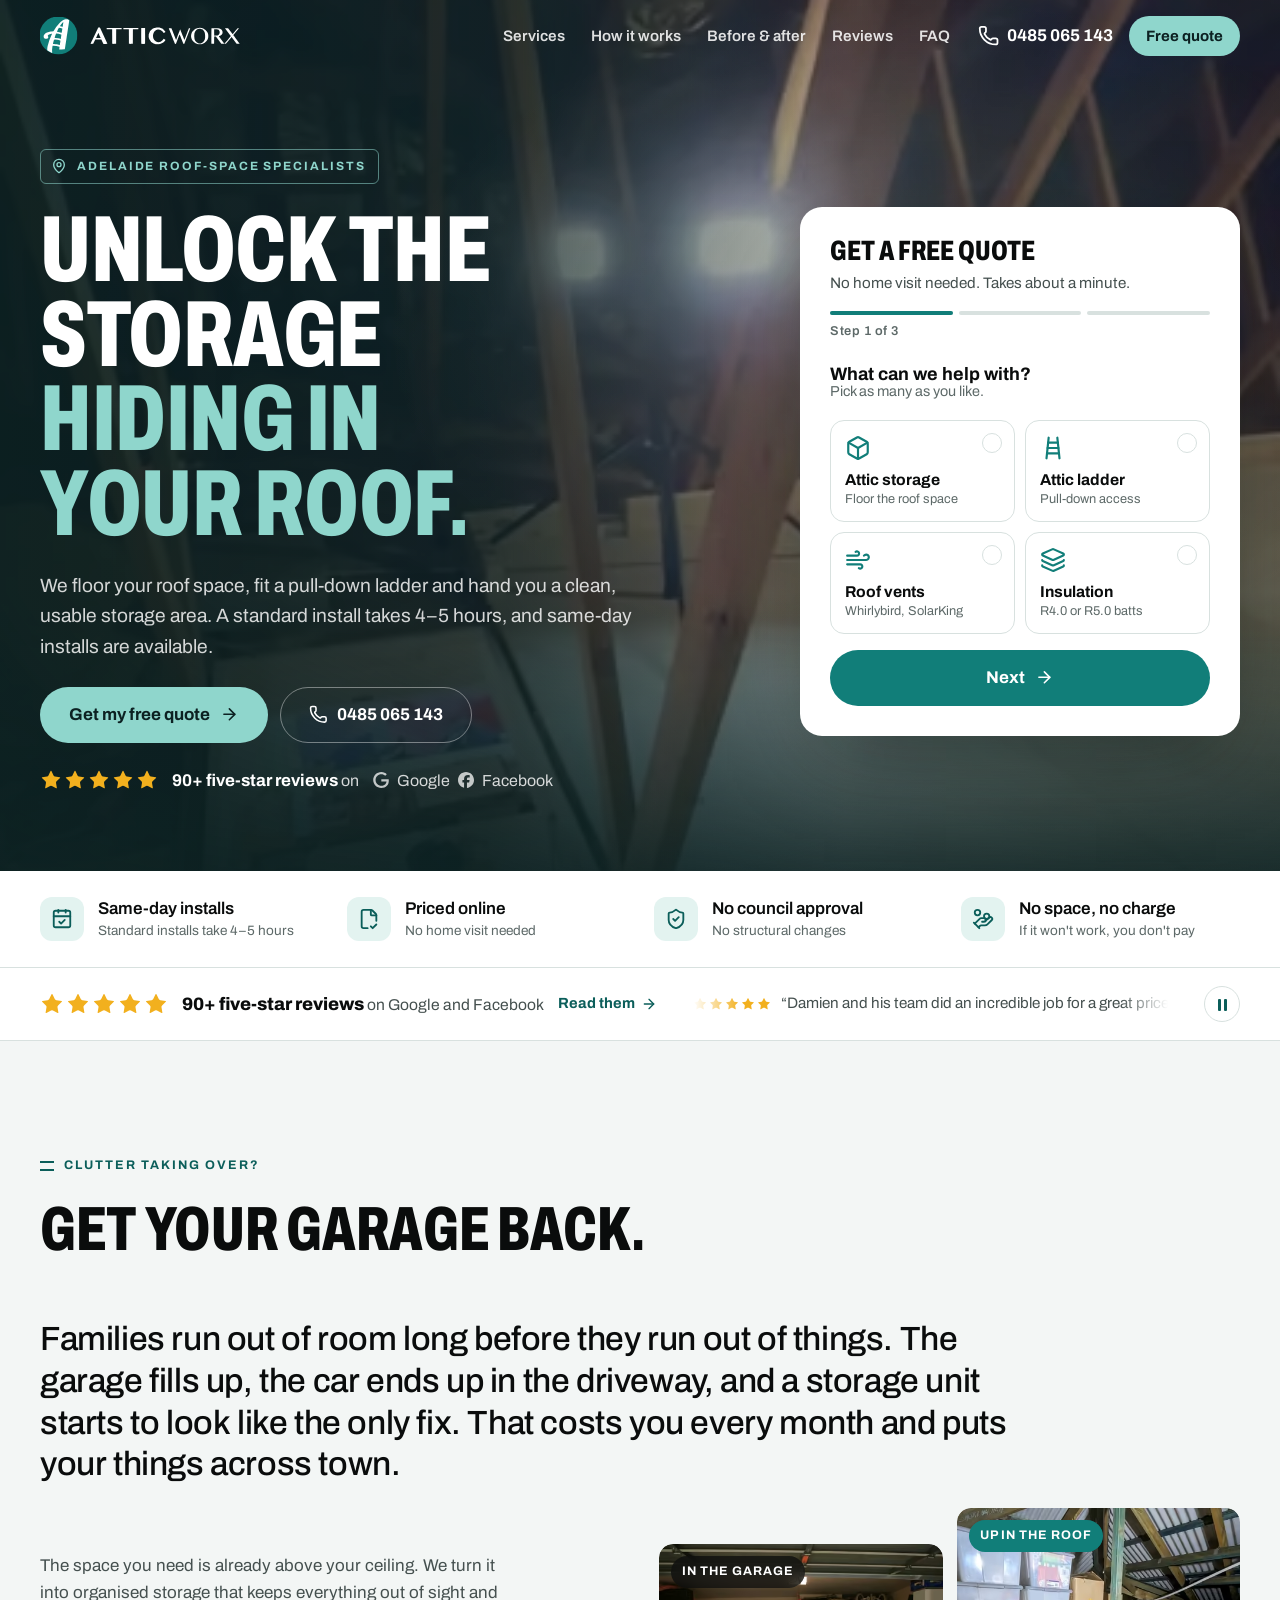
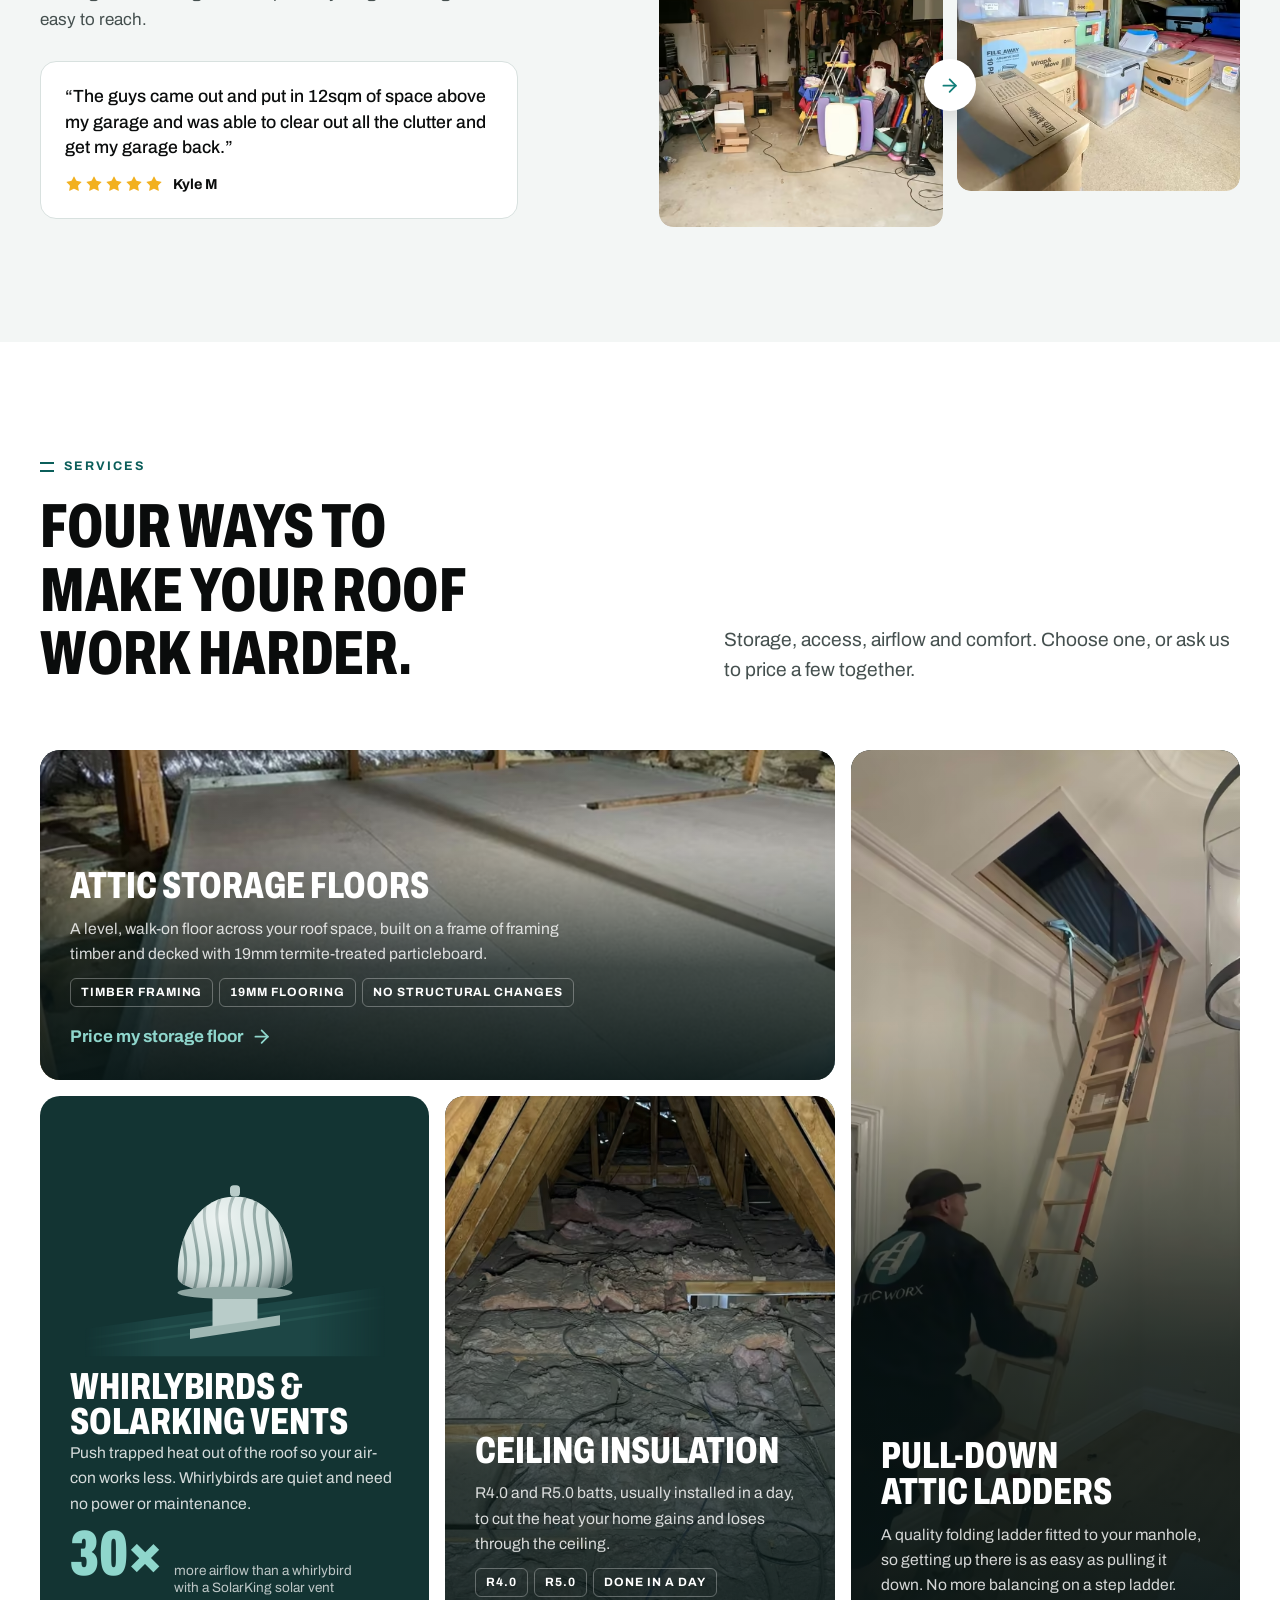
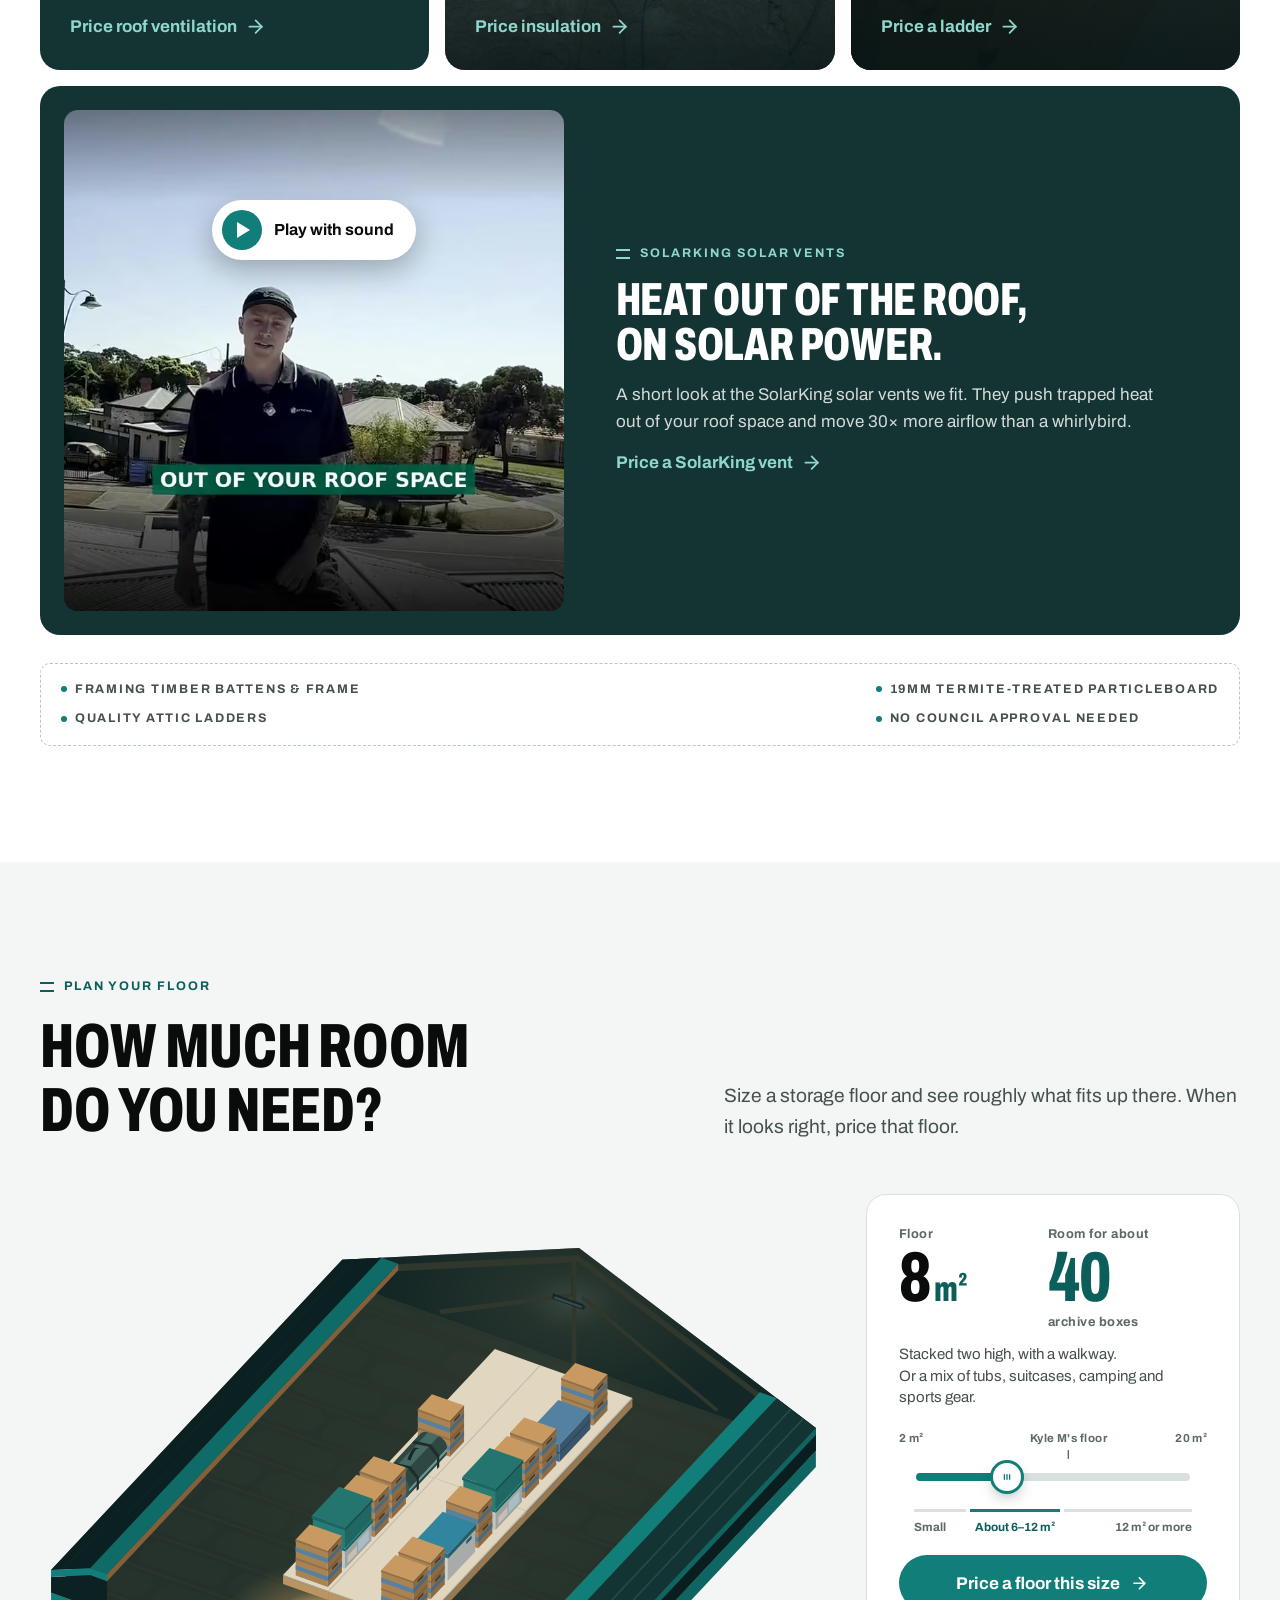
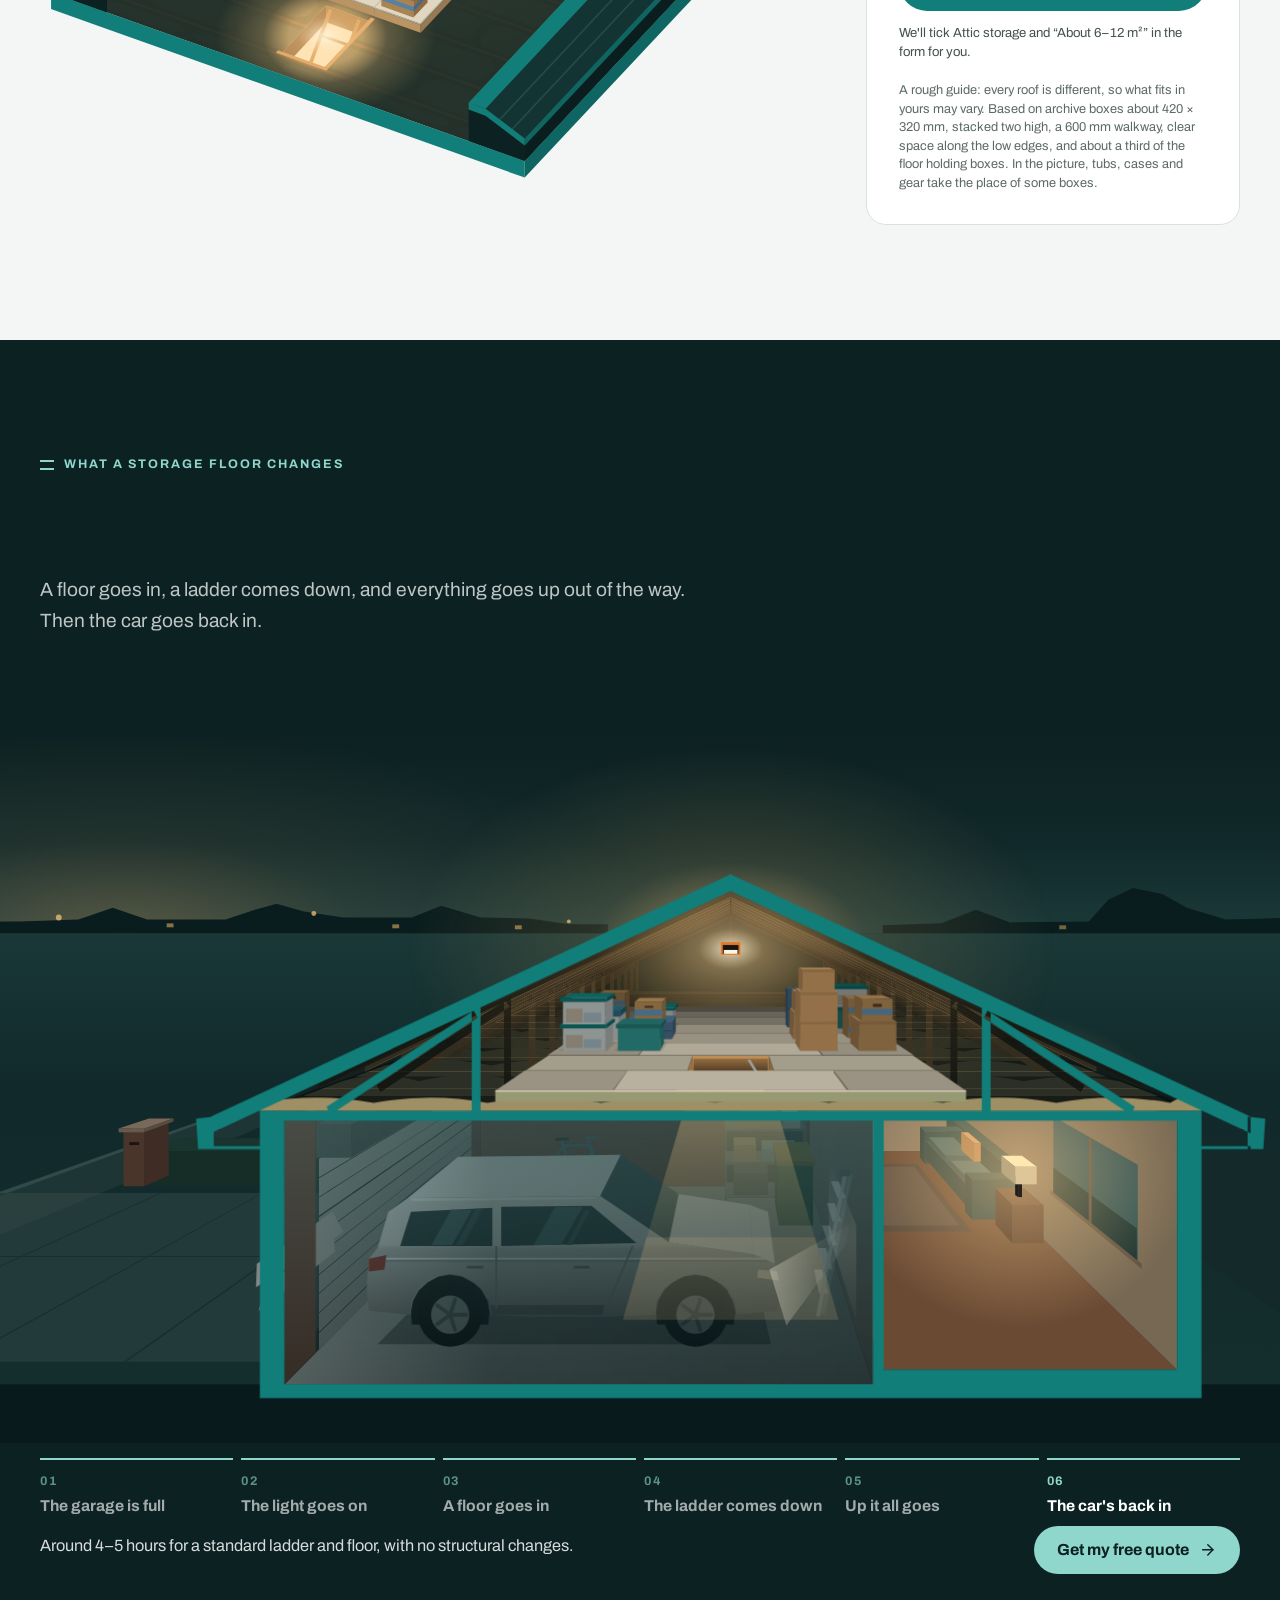
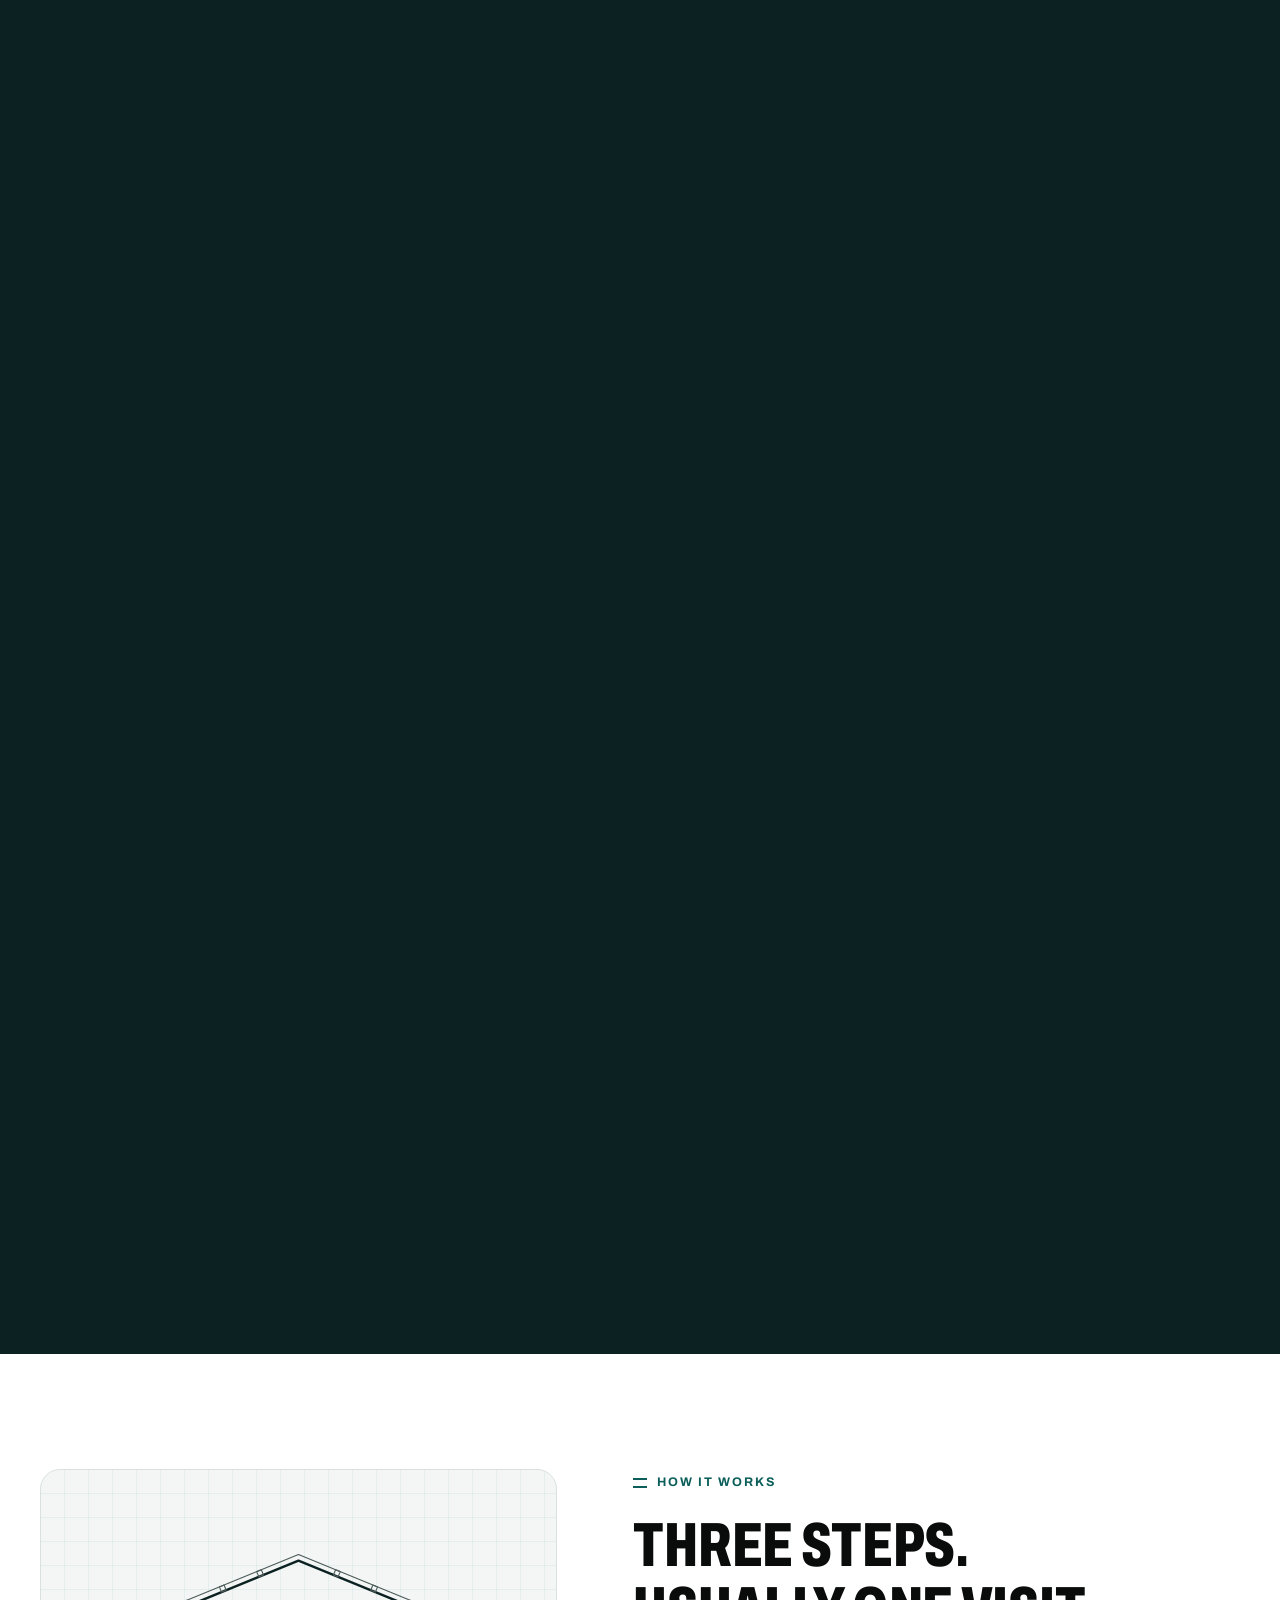
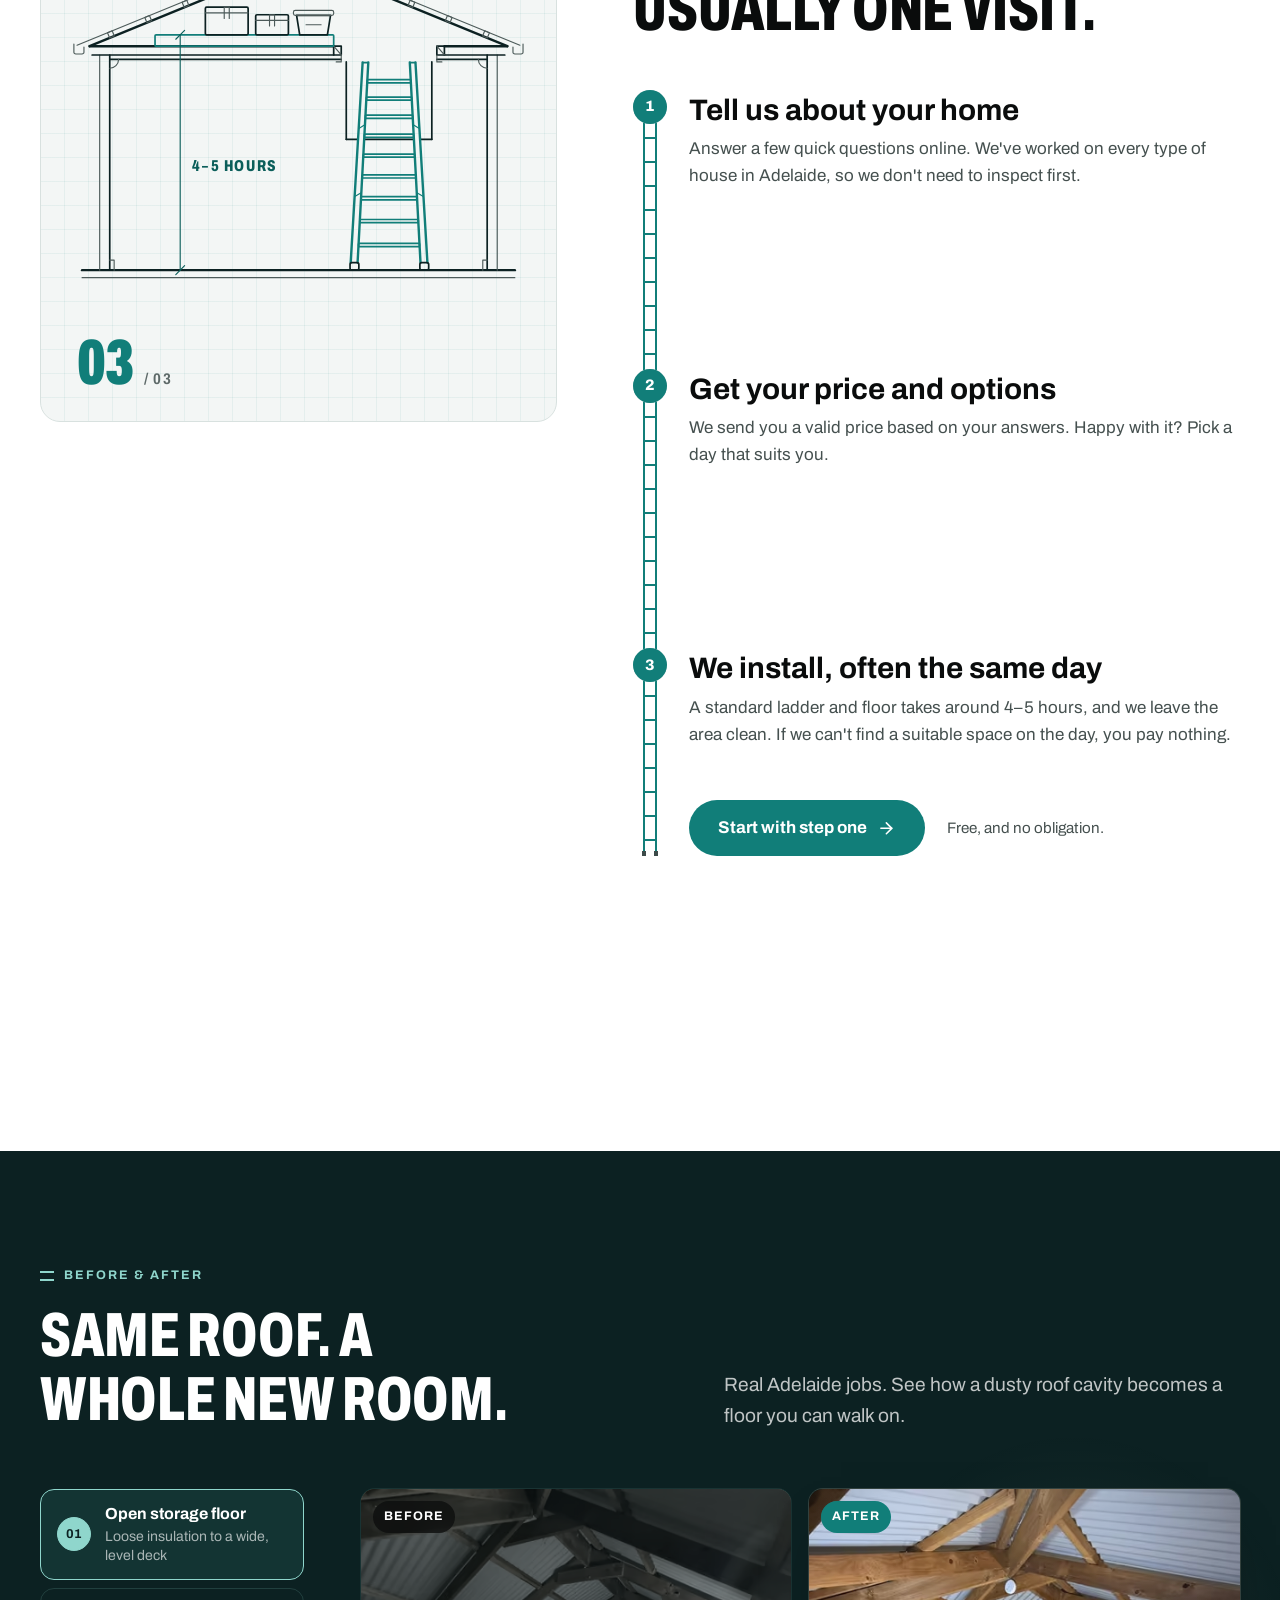
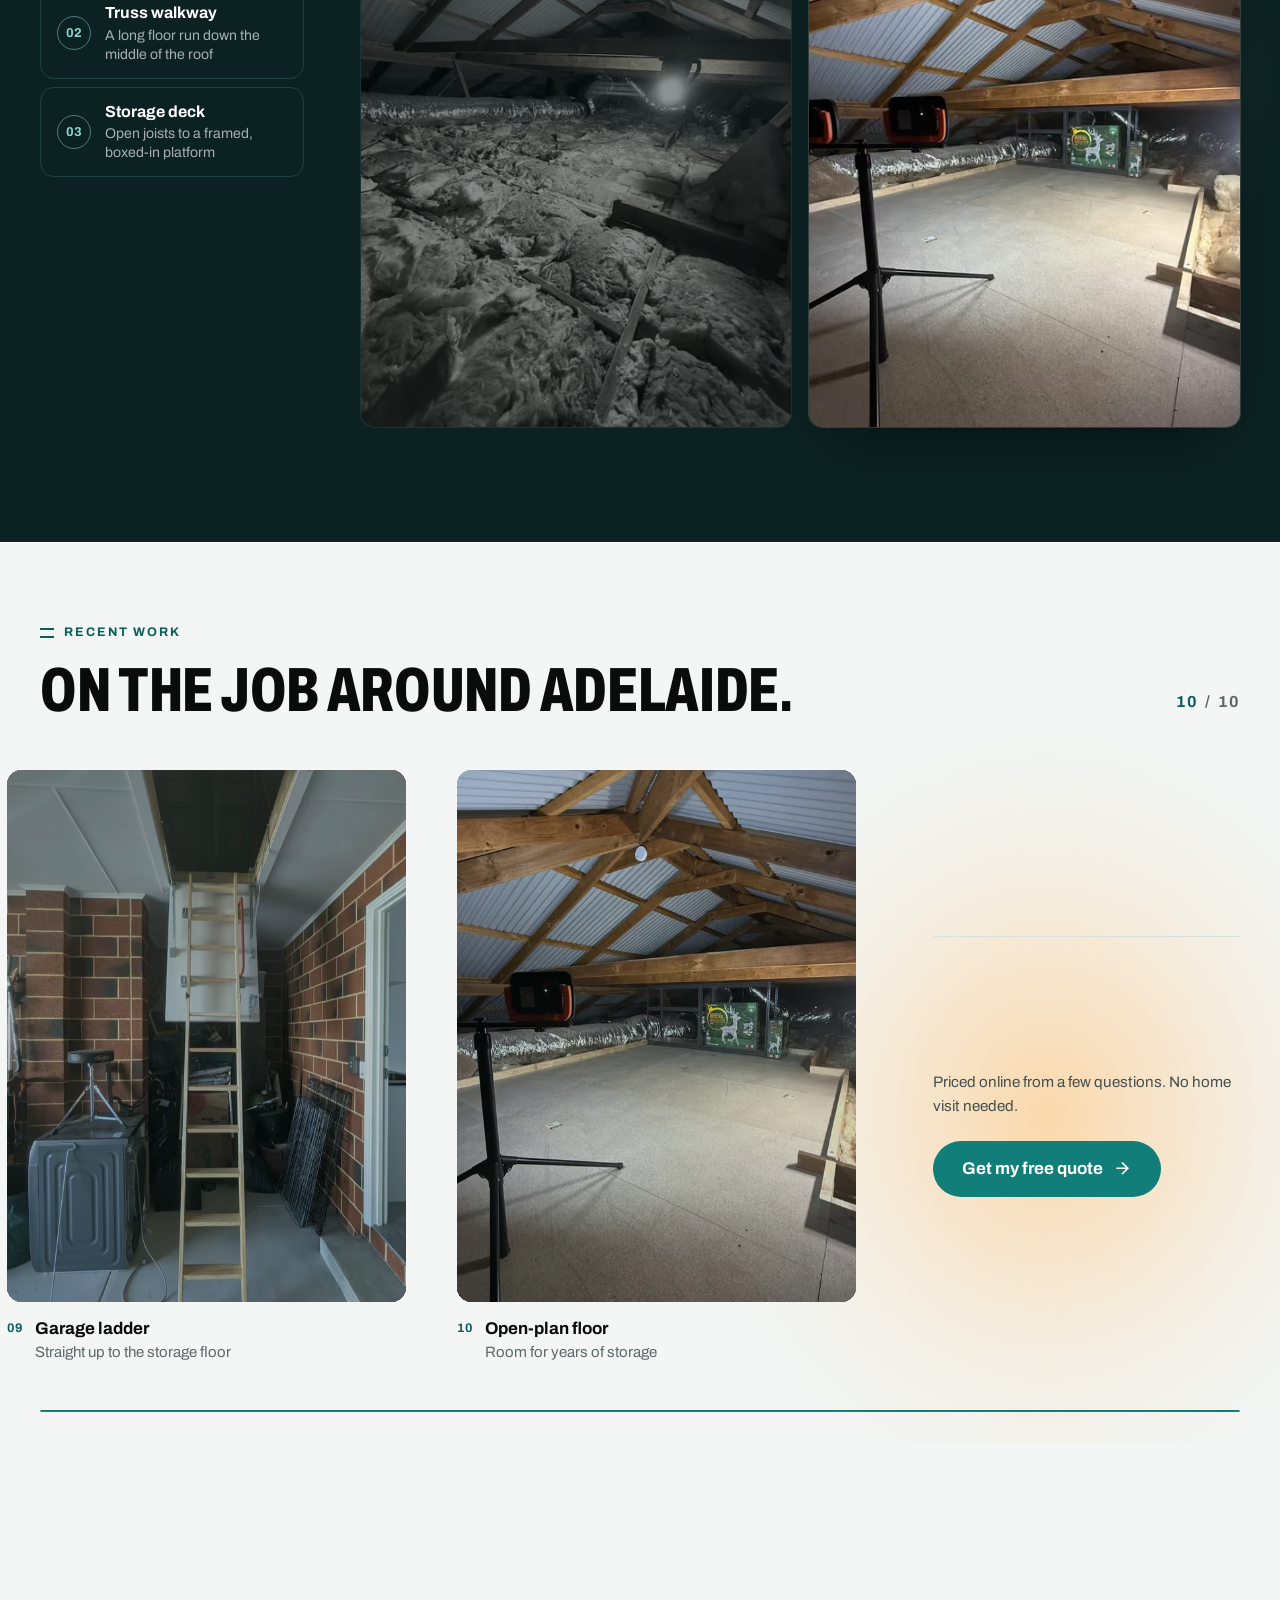
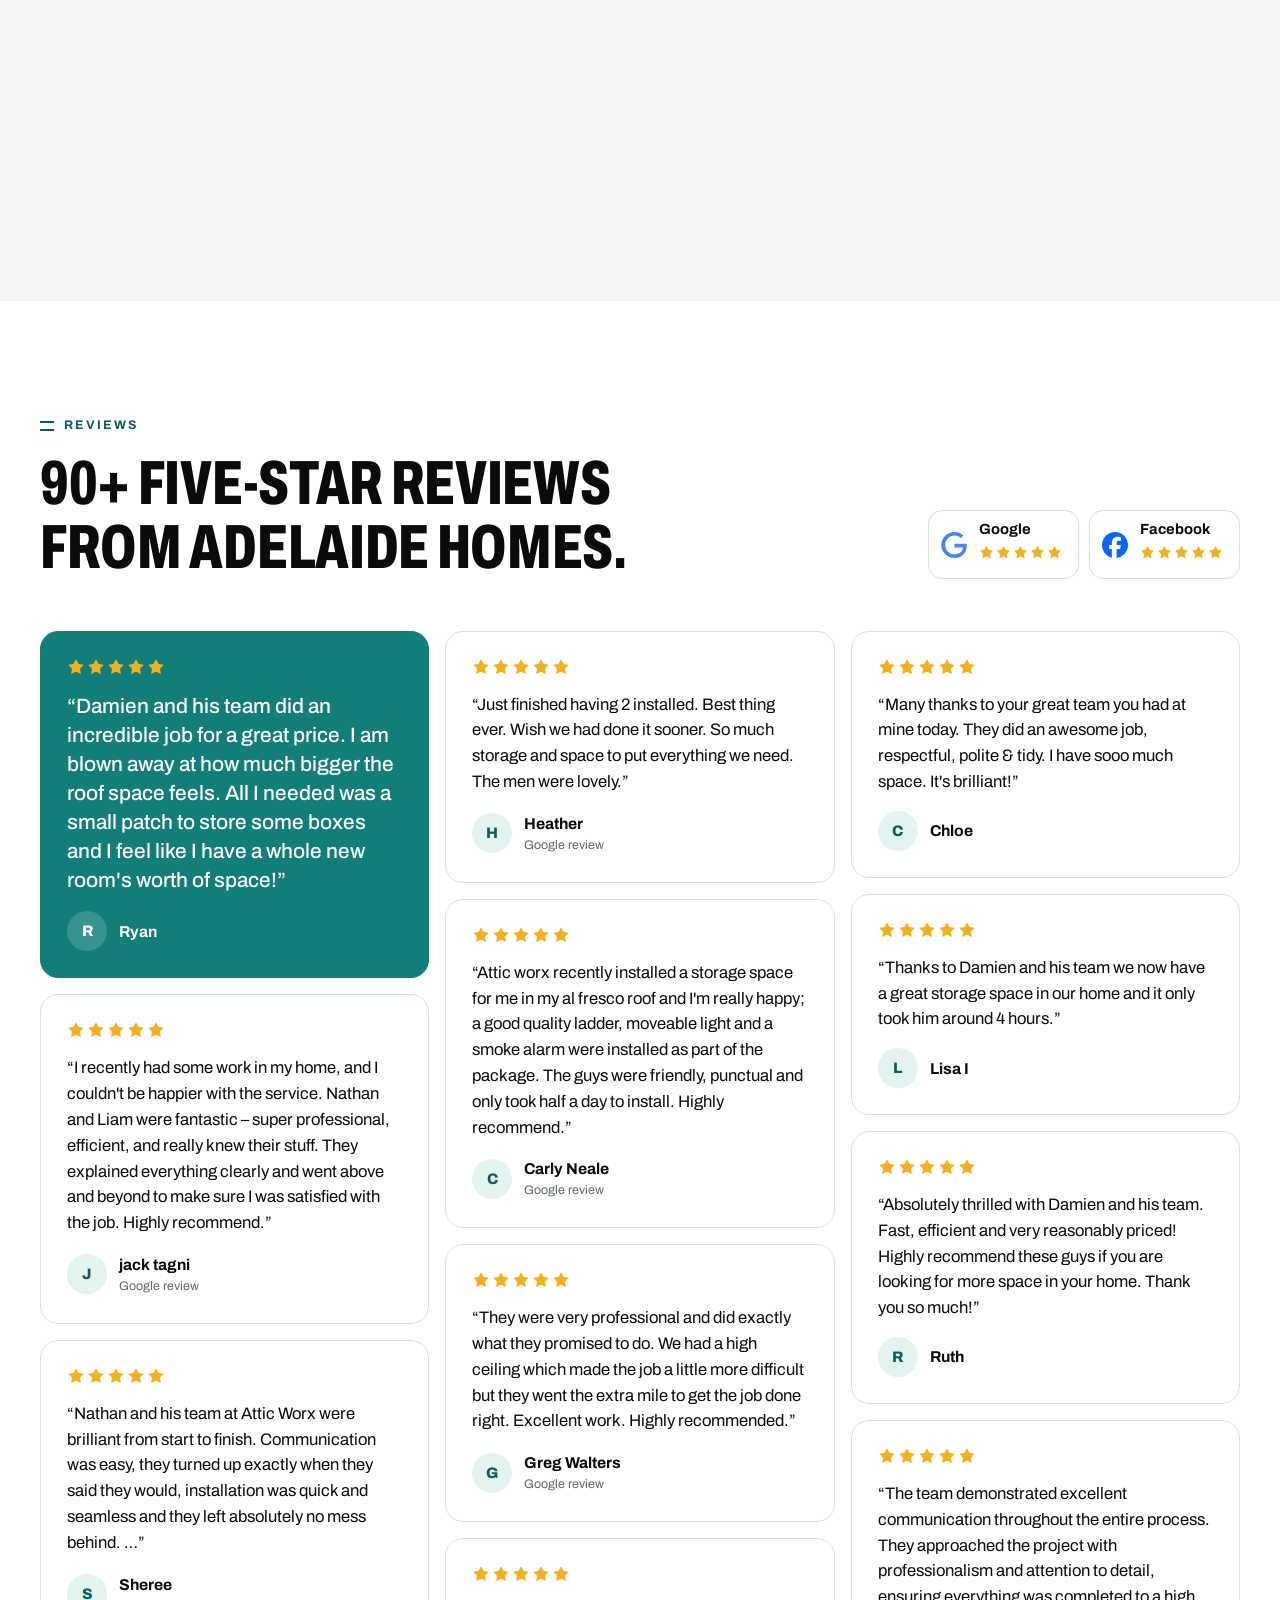
==== commit 43fa3c63: "Videos at the top: a hero reel of real jobs, the ladder clip, the SolarKing promo Hero: the static p" ====
--- a/index.html
+++ b/index.html
@@ -11,11 +11,11 @@
 
 <link rel="preload" href="assets/fonts/archivo-var.woff2" as="font" type="font/woff2" crossorigin>
 <link rel="preload" as="image" type="image/avif" media="(min-width: 961px)" fetchpriority="high"
-      imagesrcset="assets/img/hero-wide-800.avif 800w, assets/img/hero-wide-1200.avif 1200w, assets/img/hero-wide-1800.avif 1800w" imagesizes="100vw">
+      imagesrcset="assets/img/hero-wide-800.avif 800w, assets/img/hero-wide-1280.avif 1280w" imagesizes="100vw">
 <link rel="preload" as="image" type="image/avif" media="(max-width: 960px)" fetchpriority="high"
-      imagesrcset="assets/img/hero-tall-480.avif 480w, assets/img/hero-tall-800.avif 800w, assets/img/hero-tall-1200.avif 1200w" imagesizes="100vw">
+      imagesrcset="assets/img/hero-tall-480.avif 480w, assets/img/hero-tall-720.avif 720w" imagesizes="100vw">
 <link rel="stylesheet" href="assets/css/styles.css">
-<noscript><style>.qf-step[hidden] { display: grid !important; } .action-bar { transform: none; } .site-header { background: var(--roof); }</style></noscript>
+<noscript><style>.qf-step[hidden] { display: grid !important; } .action-bar { transform: none; } .site-header { background: var(--roof); } .promo-video[data-promo] { display: none; }</style></noscript>
 <noscript><style>.results-body { display: block; } .rx-tabs { display: none; } .rx-stage { gap: 48px; } .rx-panel, .rx-panel[hidden] { display: flex !important; flex-direction: column; } .rx-cap { display: block; order: -1; margin: 0 0 14px; color: rgba(255,255,255,.66); } .rx-cap strong { display: block; color: #fff; font-size: 1.05rem; } @media (min-width: 1000px) { .rx-stage { gap: 64px; } .rx-panel, .rx-panel[hidden] { display: grid !important; grid-template-columns: minmax(220px, .3fr) minmax(0, 1fr); column-gap: clamp(36px, 4.5vw, 72px); align-items: start; } .rx-cap { margin: 0; padding-top: 4px; line-height: 1.45; } .rx-cap strong { margin-bottom: 4px; } }</style></noscript>
 
 <link rel="icon" href="favicon.svg" type="image/svg+xml">
@@ -143,63 +143,17 @@
 
   <!-- Hero -->
   <section class="hero on-dark" aria-labelledby="hero-title">
+    <!-- The poster (the reel's first frame) is the LCP image, painted from the first frame. The reel is
+         decorative: main.js gives it its source once the page has loaded and the light has come on (never
+         with reduced motion or Save-Data) and plays it only while the hero is on screen. -->
     <picture class="hero-media">
-      <source media="(min-width: 961px)" type="image/avif" srcset="assets/img/hero-wide-800.avif 800w, assets/img/hero-wide-1200.avif 1200w, assets/img/hero-wide-1800.avif 1800w" sizes="100vw">
-      <source media="(min-width: 961px)" type="image/webp" srcset="assets/img/hero-wide-800.webp 800w, assets/img/hero-wide-1200.webp 1200w, assets/img/hero-wide-1800.webp 1800w" sizes="100vw">
-      <source type="image/avif" srcset="assets/img/hero-tall-480.avif 480w, assets/img/hero-tall-800.avif 800w, assets/img/hero-tall-1200.avif 1200w" sizes="100vw">
-      <source type="image/webp" srcset="assets/img/hero-tall-480.webp 480w, assets/img/hero-tall-800.webp 800w, assets/img/hero-tall-1200.webp 1200w" sizes="100vw">
-      <img src="assets/img/hero-wide-800.jpg" width="800" height="500" alt="A long walk-on storage floor laid under the A-frame trusses of an Adelaide roof" fetchpriority="high" decoding="async">
+      <source media="(min-width: 961px)" type="image/avif" srcset="assets/img/hero-wide-800.avif 800w, assets/img/hero-wide-1280.avif 1280w" sizes="100vw">
+      <source media="(min-width: 961px)" type="image/webp" srcset="assets/img/hero-wide-800.webp 800w, assets/img/hero-wide-1280.webp 1280w" sizes="100vw">
+      <source type="image/avif" srcset="assets/img/hero-tall-480.avif 480w, assets/img/hero-tall-720.avif 720w" sizes="100vw">
+      <source type="image/webp" srcset="assets/img/hero-tall-480.webp 480w, assets/img/hero-tall-720.webp 720w" sizes="100vw">
+      <img src="assets/img/hero-wide-800.jpg" width="800" height="450" alt="A finished storage floor under the roof trusses, work lights on, beside an open manhole" fetchpriority="high" decoding="async">
     </picture>
-    <!-- The trace: mint lines on the photo's real edges, in master-photo coordinates (source/photos/walkway-after.jpg,
-         1800 x 2400). styles.css (Hero sequence) lays the drawing over the photo exactly as object-fit: cover lays each crop. -->
-    <div class="hero-trace" aria-hidden="true">
-      <svg viewBox="0 0 1800 2400" preserveAspectRatio="none" focusable="false">
-        <defs>
-          <!-- the guides fade out on their way to the vanishing point (wide screens only) -->
-          <linearGradient id="aw-trace-guide" gradientUnits="userSpaceOnUse" x1="0" y1="900" x2="0" y2="762"><stop offset="0"/><stop offset="1" stop-opacity="0"/></linearGradient>
-        </defs>
-        <!-- guides toward the vanishing point (928.5, 657.3), stopped 70% of the way -->
-        <g class="l-guide"><path d="M780.9 909 884.2 732.8"/><path d="M1075 892.9 972.5 728"/></g>
-        <g class="l-detail">
-          <!-- the edge battens -->
-          <path d="M767.4 909.8 0 2101.9" pathLength="1" style="--d:0.26s"/>
-          <path d="M1267.7 1158 1800 1934" pathLength="1" style="--d:0.36s"/>
-          <!-- truss top chords, from the middle out -->
-          <path class="ch" d="M900.9 449.1 481.1 1232" pathLength="1" style="--d:0.30s"/>
-          <path class="ch" d="M900.9 449.1 1265.3 980" pathLength="1" style="--d:0.32s"/>
-          <path class="ch" d="M863 450 433.3 1265" pathLength="1" style="--d:0.35s"/>
-          <path class="ch" d="M945.6 380 1381.7 1050" pathLength="1" style="--d:0.37s"/>
-          <path class="ch" d="M966.5 330 1503.7 1170" pathLength="1" style="--d:0.40s"/>
-          <!-- sheet joints, far to near -->
-          <path d="M701.3 1044.9 1155.4 1022.2" pathLength="1" style="--d:0.50s"/>
-          <path d="M656.8 1120.8 1033 1103" pathLength="1" style="--d:0.55s"/>
-          <path d="M594.1 1227.8 1267.5 1202.6" pathLength="1" style="--d:0.60s"/>
-          <path d="M490.2 1405 1375.9 1376.9" pathLength="1" style="--d:0.65s"/>
-          <!-- the hatch and its grab rail -->
-          <path d="M1033 1103 1417 1097.5 1442 1138" pathLength="1" style="--d:0.62s"/>
-          <path d="M1033 1103 1050 1174 1127 1173" pathLength="1" style="--d:0.68s"/>
-          <path d="M1047 1152 1442 1139.5" pathLength="1" style="--d:0.72s"/>
-          <path d="M991 1100 991.5 1089 994 1082 1001 1079.2 1077 1079.6 1083.5 1081.5 1086 1088 1086.5 1097" pathLength="1" style="--d:0.78s"/>
-        </g>
-        <g class="l-main">
-          <!-- the far end, then the walkway edges -->
-          <path d="M780.9 909 1075 892.9" pathLength="1" style="--d:0.08s"/>
-          <path d="M780.9 909 0 2241.3" pathLength="1" style="--d:0.16s"/>
-          <path d="M1075 892.9 1204 1100.4" pathLength="1" style="--d:0.18s"/>
-          <path d="M1249.8 1174 1800 2059.1" pathLength="1" style="--d:0.30s"/>
-          <!-- truss top chords, from the middle out -->
-          <path class="ch" d="M901 250 276.4 1480" pathLength="1" style="--d:0.42s"/>
-          <path class="ch" d="M934.1 150 1731 1440" pathLength="1" style="--d:0.44s"/>
-          <path class="ch" d="M858 150 224.7 1470" pathLength="1" style="--d:0.47s"/>
-          <path class="ch" d="M1037.6 150 1800 1442.3" pathLength="1" style="--d:0.49s"/>
-          <path class="ch" d="M864 0 171.4 1500" pathLength="1" style="--d:0.52s"/>
-          <path class="ch" d="M1031.3 0 1800 1348.3" pathLength="1" style="--d:0.54s"/>
-          <path class="ch" d="M708 0 19.1 1640" pathLength="1" style="--d:0.57s"/>
-          <path class="ch" d="M1205.2 0 1800 1131" pathLength="1" style="--d:0.59s"/>
-          <path class="ch" d="M355.4 0 0 1079.7" pathLength="1" style="--d:0.64s"/>
-        </g>
-      </svg>
-    </div>
+    <video class="hero-video" data-video="hero" data-wide="assets/video/hero-reel-wide" data-tall="assets/video/hero-reel-tall" muted loop playsinline preload="none" disablepictureinpicture disableremoteplayback aria-hidden="true" tabindex="-1"></video>
 
     <div class="wrap hero-grid">
       <div class="hero-copy">
@@ -209,6 +163,7 @@
         <div class="hero-actions">
           <a class="btn btn-mint btn-lg" href="#quote" data-quote-link>Get my free quote <svg class="icon icon-go" aria-hidden="true"><use href="#i-arrow"></use></svg></a>
           <a class="btn btn-outline-light btn-lg" href="tel:+61485065143"><svg class="icon" aria-hidden="true"><use href="#i-phone"></use></svg>0485 065 143</a>
+          <button class="vid-toggle hero-toggle" type="button" aria-pressed="false" data-video-toggle="hero" hidden><span class="sr-only">Pause the background video</span></button>
         </div>
         <a class="proof" href="#reviews">
           <span class="stars" aria-hidden="true"><svg class="icon icon-fill" aria-hidden="true"><use href="#i-star"></use></svg><svg class="icon icon-fill" aria-hidden="true"><use href="#i-star"></use></svg><svg class="icon icon-fill" aria-hidden="true"><use href="#i-star"></use></svg><svg class="icon icon-fill" aria-hidden="true"><use href="#i-star"></use></svg><svg class="icon icon-fill" aria-hidden="true"><use href="#i-star"></use></svg></span>
@@ -401,7 +356,8 @@
         </article>
 
         <article class="svc svc-ladder">
-          <div class="svc-media" data-reveal="photo"><picture><source type="image/avif" srcset="assets/img/svc-ladder-400.avif 400w, assets/img/svc-ladder-800.avif 800w" sizes="(min-width: 1001px) 33vw, (min-width: 641px) 50vw, 100vw"><source type="image/webp" srcset="assets/img/svc-ladder-400.webp 400w, assets/img/svc-ladder-800.webp 800w" sizes="(min-width: 1001px) 33vw, (min-width: 641px) 50vw, 100vw"><img src="assets/img/svc-ladder-800.jpg" width="800" height="1422" alt="A timber pull-down attic ladder unfolded from the ceiling of a hallway" loading="lazy" decoding="async"></picture></div>
+          <div class="svc-media" data-reveal="photo"><picture><source type="image/avif" srcset="assets/img/svc-ladder-400.avif 400w, assets/img/svc-ladder-528.avif 528w" sizes="(min-width: 1001px) 33vw, (min-width: 641px) 50vw, 100vw"><source type="image/webp" srcset="assets/img/svc-ladder-400.webp 400w, assets/img/svc-ladder-528.webp 528w" sizes="(min-width: 1001px) 33vw, (min-width: 641px) 50vw, 100vw"><img src="assets/img/svc-ladder-528.jpg" width="528" height="1278" alt="An Attic Worx installer climbing a timber pull-down attic ladder, unfolded from a hallway ceiling" loading="lazy" decoding="async"></picture><video class="svc-video" data-video="inline" data-src="assets/video/ladder-pull" muted loop playsinline preload="none" disablepictureinpicture disableremoteplayback aria-hidden="true" tabindex="-1"></video></div>
+          <button class="vid-toggle svc-toggle" type="button" aria-pressed="false" data-video-toggle="inline" hidden><span class="sr-only">Pause the ladder video</span></button>
           <h3 data-split>Pull-down attic ladders</h3>
           <p>A quality folding ladder fitted to your manhole, so getting up there is as easy as pulling it down. No more balancing on a step ladder.</p>
           <a class="text-link" href="#quote" data-service="svc-ladder">Price a ladder <svg class="icon" aria-hidden="true"><use href="#i-arrow"></use></svg></a>
@@ -447,6 +403,28 @@
           <ul class="spec-chips"><li>R4.0</li><li>R5.0</li><li>Done in a day</li></ul>
           <a class="text-link" href="#quote" data-service="svc-insulation">Price insulation <svg class="icon" aria-hidden="true"><use href="#i-arrow"></use></svg></a>
         </article>
+      </div>
+
+      <!-- SolarKing promo: the client's own 24-second video, with sound, played only on request. Its captions
+           are burnt in; #promo-desc describes it for screen readers. The poster is a lazy <picture> under the
+           video (transparent until it plays), so it costs nothing at load; main.js hides the native controls
+           behind a big play button until then. Without JS, the <noscript> copy (with a poster) shows instead. -->
+      <div class="promo">
+        <div class="promo-media">
+          <picture class="promo-poster"><source type="image/avif" srcset="assets/img/promo-solarking-480.avif 480w, assets/img/promo-solarking-720.avif 720w" sizes="(min-width: 1320px) 540px, (min-width: 761px) 42vw, 100vw"><source type="image/webp" srcset="assets/img/promo-solarking-480.webp 480w, assets/img/promo-solarking-720.webp 720w" sizes="(min-width: 1320px) 540px, (min-width: 761px) 42vw, 100vw"><img src="assets/img/promo-solarking-720.jpg" width="720" height="720" alt="" loading="lazy" decoding="async"></picture>
+          <video class="promo-video" controls preload="none" playsinline width="720" height="720" aria-label="SolarKing solar vents: a 24-second video with sound" aria-describedby="promo-desc" data-promo>
+            <source src="assets/video/solarking.mp4" type="video/mp4">
+          </video>
+          <noscript><video class="promo-video" controls preload="none" playsinline width="720" height="720" poster="assets/img/promo-solarking-720.jpg" aria-label="SolarKing solar vents: a 24-second video with sound" aria-describedby="promo-desc"><source src="assets/video/solarking.mp4" type="video/mp4"></video></noscript>
+          <button class="promo-play" type="button" data-promo-play hidden><span class="promo-play-icon" aria-hidden="true"></span>Play with sound</button>
+        </div>
+        <div class="promo-copy">
+          <p class="eyebrow">SolarKing solar vents</p>
+          <h3 class="display" data-split>Heat out of the roof, on solar power.</h3>
+          <p>A short look at the SolarKing solar vents we fit. They push trapped heat out of your roof space and move 30× more airflow than a whirlybird.</p>
+          <p class="sr-only" id="promo-desc">Video description: a man in an Attic Worx shirt speaks to camera outside, in a street of houses. The on-screen captions read: Adelaide homeowners. Our solar fan draws the hot air out of your roof space, with a brushless fan, drawing 2000 cubic metres/hr. Want a quote or install? Then a solar vent, a round fan housing with a solar panel on top, is shown on two steel roofs, with the captions Solar powered and Beats the heat.</p>
+          <a class="text-link" href="#quote" data-service="svc-vent">Price a SolarKing vent <svg class="icon" aria-hidden="true"><use href="#i-arrow"></use></svg></a>
+        </div>
       </div>
 
       <p class="spec-line" aria-label="What goes into every storage install">
@@ -995,7 +973,7 @@
           <p class="eyebrow">Recent work</p>
           <h2 class="display h2" id="work-title" data-split>On the job around Adelaide.</h2>
         </div>
-        <p class="work-count" aria-hidden="true"><span class="work-n"><span data-work-n>01</span></span><span class="of">/</span><span data-work-total>06</span></p>
+        <p class="work-count" aria-hidden="true"><span class="work-n"><span data-work-n>01</span></span><span class="of">/</span><span data-work-total>10</span></p>
         <div class="work-nav">
           <button class="round-btn" type="button" data-work-step="-1" aria-label="Previous photos"><svg class="icon" aria-hidden="true"><use href="#i-arrow-left"></use></svg></button>
           <button class="round-btn" type="button" data-work-step="1" aria-label="More photos"><svg class="icon" aria-hidden="true"><use href="#i-arrow"></use></svg></button>
@@ -1012,38 +990,62 @@
             <ol class="work-list" role="list">
           <li class="work-card" data-reveal="photo">
             <figure>
+              <div class="work-frame"><picture><source type="image/avif" srcset="assets/img/work-hatchroom-400.avif 400w, assets/img/work-hatchroom-700.avif 700w, assets/img/work-hatchroom-1000.avif 1000w" sizes="(min-width: 1000px) 52vh, (min-width: 600px) 310px, 74vw"><source type="image/webp" srcset="assets/img/work-hatchroom-400.webp 400w, assets/img/work-hatchroom-700.webp 700w, assets/img/work-hatchroom-1000.webp 1000w" sizes="(min-width: 1000px) 52vh, (min-width: 600px) 310px, 74vw"><img src="assets/img/work-hatchroom-800.jpg" width="800" height="1067" alt="A long particleboard floor under the roof, with an open manhole looking down into the room below and a grab rail beside it" loading="lazy" decoding="async"></picture><span class="work-shade" aria-hidden="true"></span></div>
+              <figcaption><span class="work-no" aria-hidden="true">01</span><span class="work-t">Floored to the hatch</span><span class="work-s">Looking down to the room below</span></figcaption>
+            </figure>
+          </li>
+          <li class="work-card" data-reveal="photo">
+            <figure>
               <div class="work-frame"><picture><source type="image/avif" srcset="assets/img/work-laundry-400.avif 400w, assets/img/work-laundry-700.avif 700w, assets/img/work-laundry-1000.avif 1000w" sizes="(min-width: 1000px) 52vh, (min-width: 600px) 310px, 74vw"><source type="image/webp" srcset="assets/img/work-laundry-400.webp 400w, assets/img/work-laundry-700.webp 700w, assets/img/work-laundry-1000.webp 1000w" sizes="(min-width: 1000px) 52vh, (min-width: 600px) 310px, 74vw"><img src="assets/img/work-laundry-800.jpg" width="800" height="1067" alt="A folding attic ladder coming down in a laundry" loading="lazy" decoding="async"></picture><span class="work-shade" aria-hidden="true"></span></div>
-              <figcaption><span class="work-no" aria-hidden="true">01</span><span class="work-t">Laundry ladder</span><span class="work-s">Pull-down access next to the washer</span></figcaption>
+              <figcaption><span class="work-no" aria-hidden="true">02</span><span class="work-t">Laundry ladder</span><span class="work-s">Pull-down access next to the washer</span></figcaption>
+            </figure>
+          </li>
+          <li class="work-card" data-reveal="photo">
+            <figure>
+              <div class="work-frame"><picture><source type="image/avif" srcset="assets/img/work-folded-400.avif 400w, assets/img/work-folded-700.avif 700w, assets/img/work-folded-1000.avif 1000w" sizes="(min-width: 1000px) 52vh, (min-width: 600px) 310px, 74vw"><source type="image/webp" srcset="assets/img/work-folded-400.webp 400w, assets/img/work-folded-700.webp 700w, assets/img/work-folded-1000.webp 1000w" sizes="(min-width: 1000px) 52vh, (min-width: 600px) 310px, 74vw"><img src="assets/img/work-folded-800.jpg" width="800" height="1067" alt="A timber folding attic ladder folded up inside an open hatch in a white ceiling" loading="lazy" decoding="async"></picture><span class="work-shade" aria-hidden="true"></span></div>
+              <figcaption><span class="work-no" aria-hidden="true">03</span><span class="work-t">Folded away</span><span class="work-s">The ladder tucked up in the ceiling</span></figcaption>
             </figure>
           </li>
           <li class="work-card" data-reveal="photo">
             <figure>
               <div class="work-frame"><picture><source type="image/avif" srcset="assets/img/work-hatch-400.avif 400w, assets/img/work-hatch-500.avif 500w" sizes="(min-width: 1000px) 52vh, (min-width: 600px) 310px, 74vw"><source type="image/webp" srcset="assets/img/work-hatch-400.webp 400w, assets/img/work-hatch-500.webp 500w" sizes="(min-width: 1000px) 52vh, (min-width: 600px) 310px, 74vw"><img src="assets/img/work-hatch-500.jpg" width="500" height="667" alt="Looking down through an attic hatch at a folding ladder" loading="lazy" decoding="async"></picture><span class="work-shade" aria-hidden="true"></span></div>
-              <figcaption><span class="work-no" aria-hidden="true">02</span><span class="work-t">Through the hatch</span><span class="work-s">Ladder framed into the new floor</span></figcaption>
+              <figcaption><span class="work-no" aria-hidden="true">04</span><span class="work-t">Through the hatch</span><span class="work-s">Ladder framed into the new floor</span></figcaption>
+            </figure>
+          </li>
+          <li class="work-card" data-reveal="photo">
+            <figure>
+              <div class="work-frame"><picture><source type="image/avif" srcset="assets/img/work-shelving-400.avif 400w, assets/img/work-shelving-700.avif 700w, assets/img/work-shelving-1000.avif 1000w" sizes="(min-width: 1000px) 52vh, (min-width: 600px) 310px, 74vw"><source type="image/webp" srcset="assets/img/work-shelving-400.webp 400w, assets/img/work-shelving-700.webp 700w, assets/img/work-shelving-1000.webp 1000w" sizes="(min-width: 1000px) 52vh, (min-width: 600px) 310px, 74vw"><img src="assets/img/work-shelving-800.jpg" width="800" height="1067" alt="A particleboard floor under timber roof trusses, with a steel shelving unit against a brick wall" loading="lazy" decoding="async"></picture><span class="work-shade" aria-hidden="true"></span></div>
+              <figcaption><span class="work-no" aria-hidden="true">05</span><span class="work-t">Room for shelving</span><span class="work-s">A steel shelf against the brick wall</span></figcaption>
             </figure>
           </li>
           <li class="work-card" data-reveal="photo">
             <figure>
               <div class="work-frame"><picture><source type="image/avif" srcset="assets/img/work-deck-400.avif 400w, assets/img/work-deck-700.avif 700w, assets/img/work-deck-1000.avif 1000w" sizes="(min-width: 1000px) 52vh, (min-width: 600px) 310px, 74vw"><source type="image/webp" srcset="assets/img/work-deck-400.webp 400w, assets/img/work-deck-700.webp 700w, assets/img/work-deck-1000.webp 1000w" sizes="(min-width: 1000px) 52vh, (min-width: 600px) 310px, 74vw"><img src="assets/img/work-deck-800.jpg" width="800" height="1067" alt="A framed storage deck over the ceiling joists" loading="lazy" decoding="async"></picture><span class="work-shade" aria-hidden="true"></span></div>
-              <figcaption><span class="work-no" aria-hidden="true">03</span><span class="work-t">Storage deck</span><span class="work-s">Boxed in with framing timber</span></figcaption>
+              <figcaption><span class="work-no" aria-hidden="true">06</span><span class="work-t">Storage deck</span><span class="work-s">Boxed in with framing timber</span></figcaption>
             </figure>
           </li>
           <li class="work-card" data-reveal="photo">
             <figure>
               <div class="work-frame"><picture><source type="image/avif" srcset="assets/img/work-boxes-400.avif 400w, assets/img/work-boxes-700.avif 700w" sizes="(min-width: 1000px) 52vh, (min-width: 600px) 310px, 74vw"><source type="image/webp" srcset="assets/img/work-boxes-400.webp 400w, assets/img/work-boxes-700.webp 700w" sizes="(min-width: 1000px) 52vh, (min-width: 600px) 310px, 74vw"><img src="assets/img/work-boxes-700.jpg" width="700" height="933" alt="Boxes, tubs and suitcases stored on an attic floor" loading="lazy" decoding="async"></picture><span class="work-shade" aria-hidden="true"></span></div>
-              <figcaption><span class="work-no" aria-hidden="true">04</span><span class="work-t">Packed and organised</span><span class="work-s">Out of the garage, into the roof</span></figcaption>
+              <figcaption><span class="work-no" aria-hidden="true">07</span><span class="work-t">Packed and organised</span><span class="work-s">Out of the garage, into the roof</span></figcaption>
+            </figure>
+          </li>
+          <li class="work-card" data-reveal="photo">
+            <figure>
+              <div class="work-frame"><picture><source type="image/avif" srcset="assets/img/work-rail-400.avif 400w, assets/img/work-rail-700.avif 700w, assets/img/work-rail-1000.avif 1000w" sizes="(min-width: 1000px) 52vh, (min-width: 600px) 310px, 74vw"><source type="image/webp" srcset="assets/img/work-rail-400.webp 400w, assets/img/work-rail-700.webp 700w, assets/img/work-rail-1000.webp 1000w" sizes="(min-width: 1000px) 52vh, (min-width: 600px) 310px, 74vw"><img src="assets/img/work-rail-800.jpg" width="800" height="1067" alt="A manhole opening in a particleboard floor with a steel grab rail, the ladder framed into it and ducting behind" loading="lazy" decoding="async"></picture><span class="work-shade" aria-hidden="true"></span></div>
+              <figcaption><span class="work-no" aria-hidden="true">08</span><span class="work-t">Grab rail at the hatch</span><span class="work-s">A steel rail beside the opening</span></figcaption>
             </figure>
           </li>
           <li class="work-card" data-reveal="photo">
             <figure>
               <div class="work-frame"><picture><source type="image/avif" srcset="assets/img/work-garage-400.avif 400w, assets/img/work-garage-700.avif 700w, assets/img/work-garage-1000.avif 1000w" sizes="(min-width: 1000px) 52vh, (min-width: 600px) 310px, 74vw"><source type="image/webp" srcset="assets/img/work-garage-400.webp 400w, assets/img/work-garage-700.webp 700w, assets/img/work-garage-1000.webp 1000w" sizes="(min-width: 1000px) 52vh, (min-width: 600px) 310px, 74vw"><img src="assets/img/work-garage-800.jpg" width="800" height="1067" alt="A pull-down ladder in a garage with brick walls" loading="lazy" decoding="async"></picture><span class="work-shade" aria-hidden="true"></span></div>
-              <figcaption><span class="work-no" aria-hidden="true">05</span><span class="work-t">Garage ladder</span><span class="work-s">Straight up to the storage floor</span></figcaption>
+              <figcaption><span class="work-no" aria-hidden="true">09</span><span class="work-t">Garage ladder</span><span class="work-s">Straight up to the storage floor</span></figcaption>
             </figure>
           </li>
           <li class="work-card" data-reveal="photo">
             <figure>
               <div class="work-frame"><picture><source type="image/avif" srcset="assets/img/work-floor-400.avif 400w, assets/img/work-floor-700.avif 700w, assets/img/work-floor-1000.avif 1000w" sizes="(min-width: 1000px) 52vh, (min-width: 600px) 310px, 74vw"><source type="image/webp" srcset="assets/img/work-floor-400.webp 400w, assets/img/work-floor-700.webp 700w, assets/img/work-floor-1000.webp 1000w" sizes="(min-width: 1000px) 52vh, (min-width: 600px) 310px, 74vw"><img src="assets/img/work-floor-800.jpg" width="800" height="1067" alt="A wide new storage floor lit by a work light" loading="lazy" decoding="async"></picture><span class="work-shade" aria-hidden="true"></span></div>
-              <figcaption><span class="work-no" aria-hidden="true">06</span><span class="work-t">Open-plan floor</span><span class="work-s">Room for years of storage</span></figcaption>
+              <figcaption><span class="work-no" aria-hidden="true">10</span><span class="work-t">Open-plan floor</span><span class="work-s">Room for years of storage</span></figcaption>
             </figure>
           </li>
             </ol>
--- a/assets/css/styles.css
+++ b/assets/css/styles.css
@@ -395,7 +395,7 @@
   .hero-media img { object-position: 50% 58%; }
   .hero::after {
     background:
-      linear-gradient(180deg, rgba(12, 33, 34, 0.7) 0%, rgba(12, 33, 34, 0.55) 30%, rgba(12, 33, 34, 0.92) 62%, var(--roof) 100%);
+      linear-gradient(180deg, rgba(12, 33, 34, 0.72) 0%, rgba(12, 33, 34, 0.64) 30%, rgba(12, 33, 34, 0.92) 62%, var(--roof) 100%);
   }
 }
 /* Short desktop windows (a 1366x768 or 1536x864 laptop's browser, a 1440x900 MacBook's): less room above,
@@ -728,6 +728,83 @@
   .svc { min-height: 380px; }
   .svc-ladder { min-height: 480px; }
   .svc-vent { min-height: 0; }
+}
+
+/* ---------- Videos: the ladder card's loop, the SolarKing promo, the pause buttons ----------
+   main.js (the "Videos" block) gives a looping video its source as it nears the screen, plays it only while
+   it is on screen, and fades it in over its poster (the clip's own frame, so nothing jumps). Never with
+   reduced motion or Save-Data: the poster stays. */
+.svc-video {
+  position: absolute; inset: 0; width: 100%; height: 100%; object-fit: cover;
+  opacity: 0; transition: opacity 900ms var(--ease-out), transform 1100ms var(--ease-out);
+}
+.svc-video.is-playing { opacity: 1; }
+
+/* Pause / play for a looping video (WCAG 2.2.2). It says what it does and is pressed while the video is
+   paused; main.js shows it once the video plays. Two bars (pause) or a triangle (play), drawn. */
+.vid-toggle {
+  position: relative; flex: none; width: 44px; height: 44px; border-radius: 50%; cursor: pointer;
+  border: 1px solid rgba(255, 255, 255, 0.34); background: rgba(8, 22, 22, 0.42); color: var(--white);
+  -webkit-backdrop-filter: blur(6px); backdrop-filter: blur(6px);
+  transition: border-color var(--t-hover) var(--ease-out), background-color var(--t-hover) var(--ease-out);
+}
+.vid-toggle[hidden] { display: none; }
+.vid-toggle:hover { border-color: var(--mint); background: rgba(8, 22, 22, 0.62); }
+.vid-toggle::before, .vid-toggle::after {
+  content: ""; position: absolute; top: 15px; width: 3px; height: 12px; border-radius: 1px; background: currentColor;
+}
+.vid-toggle::before { left: 16px; }
+.vid-toggle::after { left: 23px; }
+.vid-toggle[aria-pressed="true"]::before {
+  left: 17px; width: 0; height: 0; border-radius: 0; background: none;
+  border-style: solid; border-width: 6px 0 6px 10px; border-color: transparent transparent transparent currentColor;
+}
+.vid-toggle[aria-pressed="true"]::after { display: none; }
+@media (prefers-reduced-motion: no-preference) {
+  .vid-toggle:not([hidden]) { animation: aw-fade 600ms var(--ease-out) both; }
+}
+/* The hero's sits in the button row on phones (beside the phone number) and in the hero's corner on wide
+   screens */
+.hero-toggle { align-self: center; }
+@media (min-width: 961px) {
+  .hero-toggle { position: absolute; bottom: clamp(20px, 3vw, 32px); right: max(var(--gutter), calc((100% - var(--max)) / 2)); }
+}
+.svc-toggle { position: absolute; top: 16px; right: 16px; z-index: 2; }
+
+/* The SolarKing promo: the client's own video, played only on request, with sound */
+.promo {
+  display: grid; grid-template-columns: minmax(0, 5fr) minmax(0, 6fr); align-items: center;
+  gap: clamp(24px, 4vw, 56px);
+  margin-top: 16px; padding: clamp(16px, 2vw, 24px);
+  border-radius: var(--r-card); background: var(--roof-2); color: var(--white);
+}
+.promo-media { position: relative; border-radius: 14px; overflow: hidden; background: var(--roof); aspect-ratio: 1; }
+.promo-poster, .promo-poster img { position: absolute; inset: 0; width: 100%; height: 100%; object-fit: cover; }
+.promo-video { position: relative; display: block; width: 100%; height: 100%; object-fit: cover; }
+.promo-play {
+  position: absolute; left: 50%; top: 24%; translate: -50% -50%; white-space: nowrap; /* over the sky, clear of the face and the captions */
+  display: inline-flex; align-items: center; gap: 12px;
+  padding: 10px 22px 10px 10px; border: 0; border-radius: 999px; cursor: pointer;
+  background: var(--white); color: var(--ink); font: inherit; font-weight: 700; font-size: 1rem;
+  box-shadow: 0 10px 30px rgba(0, 0, 0, 0.28);
+  transition: background-color var(--t-hover) var(--ease-out), scale var(--t-press) var(--ease-out);
+}
+.promo-play[hidden] { display: none; }
+.promo-play:hover { background: var(--mint); }
+.promo-play:active { scale: 0.97; }
+.promo-play-icon { position: relative; width: 40px; height: 40px; border-radius: 50%; background: var(--teal); }
+.promo-play-icon::before {
+  content: ""; position: absolute; left: 15px; top: 12px;
+  border-style: solid; border-width: 8px 0 8px 13px; border-color: transparent transparent transparent var(--white);
+}
+.promo-copy { display: grid; gap: 14px; padding: clamp(4px, 2vw, 24px) clamp(4px, 1.5vw, 16px) clamp(8px, 2vw, 24px) 0; }
+.promo-copy .eyebrow { color: var(--mint); }
+.promo-copy h3 { font-size: clamp(1.9rem, 1.3rem + 2vw, 3rem); line-height: 0.95; max-width: 11em; }
+.promo-copy p { color: rgba(255, 255, 255, 0.82); max-width: 32em; }
+.promo-copy .text-link { color: var(--mint); }
+@media (max-width: 760px) {
+  .promo { grid-template-columns: minmax(0, 1fr); }
+  .promo-copy { padding: 4px 6px 10px; }
 }
 
 /* ---------- How much room?, Roof build, How it works, Before & after, Recent work ----------
@@ -1056,7 +1133,7 @@
 
   /* Services: photos lean in slowly under a fine pointer */
   @media (hover: hover) {
-    .svc:hover .svc-media img { transform: scale(1.04); }
+    .svc:hover .svc-media :is(img, video) { transform: scale(1.04); }
   }
 
   /* Reviews: no card fade-ups; the stars fill gold left to right as each card comes in */
@@ -1149,88 +1226,48 @@
   100% { transform: none; }
 }
 
-/* ==================== Hero sequence: "drawn, then lit" (.hero) ==================== */
-/* It is dark in the roof. Mint lines draw themselves over the photo's real edges (the walkway and its far end
-   first, then the trusses from the middle outwards, then the sheet joints and the hatch), the work light
-   flickers on, the lines stay on the lit photo for a beat and fade. The headline rises word by word from the
-   first paint, the buttons follow, and the quote card rises in, form and all, alongside the copy, so the
-   drawing plays around a settled card and an early tap on "Get my free quote" lands on a usable form.
-   All CSS, from the first frame: it needs no script, but it only plays where scripts run (scripting: enabled)
-   and motion is welcome. Without JS or with reduced motion the photo is lit, there is no drawing and
-   everything is at rest. The photo (the LCP image) is painted from the first frame, under the darkness. */
+/* ==================== Hero sequence: "lit, then moving" (.hero) ==================== */
+/* It is dark in the roof. The work light flickers on over the poster (the reel's first frame), the headline
+   rises word by word from the first paint, the buttons follow and the quote card rises in, form and all.
+   Then the reel (real footage from Attic Worx jobs: the work lights over a new floor, a walk across one, a
+   stocked roof space) fades in over the poster and loops, muted, under the same shade.
+   The flicker and the copy are CSS only, from the first frame; they play only where scripts run
+   (scripting: enabled) and motion is welcome. The reel is main.js's (the "Videos" block): it gets its
+   source once the page has loaded and the light is on, never with reduced motion or Save-Data, and it
+   plays only while the hero is on screen and the tab is visible. Without JS or with reduced motion the
+   poster is lit and everything is at rest. The poster (the LCP image) is painted from the first frame,
+   under the darkness. */
 
 /* A clip, not a scroll container, so the photo's view timeline follows the page (the drift below) */
 .hero { overflow: clip; --t-light: 2.1s; /* the work light's flicker; the text shade steps with it */ }
 
-/* The drawing: one SVG in master-photo coordinates (walkway-after.jpg, 1800 x 2400), laid over the photo the
-   way object-fit: cover lays each crop: the crop's rendered width is max(100cqw, 100cqh * aspect), centred
-   across, at the object-position's 42% (wide) or 58% (tall) down; the SVG is the whole master, so it sits
-   the crop's top (638 or 93 master px) above that. Strokes scale with the photo (vector-effect would break
-   pathLength dashes in Chromium), so --k converts screen px to master units, stepped by layout. */
-.hero-trace {
-  position: absolute; inset: 0; z-index: -2; /* over the darkness (::before), under the text shade (::after) */
-  display: none;
-  container-type: size;
-  overflow: hidden;
-  pointer-events: none;
-}
-.hero-trace svg {
-  --ar: 1.6;   /* hero-wide: master (0, 638) to (1800, 1763) */
-  --cy: 638;
-  --py: 0.42;
-  --k: 1.25;   /* master px per screen px, ~1800 / the photo's rendered width */
-  --cw: max(100cqw, 100cqh * var(--ar));
-  position: absolute;
-  left: calc((100cqw - var(--cw)) / 2);
-  top: calc((100cqh - var(--cw) / var(--ar)) * var(--py) - var(--cw) * var(--cy) / 1800);
-  width: var(--cw);
-  height: calc(var(--cw) * 4 / 3);
-  max-width: none;
-  fill: none;
-  stroke: var(--mint);
-  stroke-linecap: round;
-  stroke-linejoin: round;
-}
-@media (min-width: 1700px) { .hero-trace svg { --k: 1; } }
-@media (min-width: 2200px) { .hero-trace svg { --k: 0.8; } }
+/* The reel lies exactly over the poster (same box, same fit, same crop) and fades in once it plays */
+.hero-video {
+  position: absolute; inset: 0; z-index: -3; width: 100%; height: 100%;
+  object-fit: cover; object-position: 50% 42%;
+  opacity: 0; pointer-events: none;
+  transition: opacity 1200ms var(--ease-out);
+}
+.hero-video.is-playing { opacity: 1; }
+/* Phones and tablets: the copy and the form stack, so the hero runs much taller than the screen. The poster
+   and the reel fill the first screen only (a 9:16 frame stays nearly whole instead of being cropped to a
+   sliver) and fade into the roof colour below it, where the shade is near solid anyway. */
 @media (max-width: 960px) {
-  .hero-trace svg { --ar: 0.8; --cy: 93; --py: 0.58; --k: 1.85; } /* hero-tall: (0, 93) to (1800, 2343) */
-}
-.hero-trace .l-main { stroke-width: calc(var(--k) * 1.7px); }
-.hero-trace .l-detail { stroke-width: calc(var(--k) * 1.2px); stroke-opacity: 0.8; }
-.hero-trace stop { stop-color: var(--mint); }
-.hero-trace .l-guide {
-  stroke: url(#aw-trace-guide); /* fades out short of the vanishing point, clear of the header */
-  stroke-width: calc(var(--k) * 1px); stroke-opacity: 0.42;
-  stroke-dasharray: calc(var(--k) * 5px) calc(var(--k) * 6px);
-}
-/* Phones and tablets: the copy sits over the top of the photo and the truss chords run behind the headline and
-   lede, so they stay faint and the floor (walkway, battens, joints, hatch) is drawn bright: its far end meets
-   the lede's foot at every width from 320 to 960px. The guides would sit wholly behind the lede, so they go.
-   (Plain opacity, not a gradient paint: a url() stroke on every path cost ~0.2 s of simulated LCP.) */
-@media (max-width: 960px) {
-  .hero-trace .ch { stroke-opacity: 0.24; }
-  .hero-trace .l-guide { display: none; }
+  .hero-media, .hero-video { bottom: auto; height: min(100%, 100vh); height: min(100%, 100svh); }
+  .hero-media img, .hero-video { object-position: 50% 50%; }
+  .hero-media, .hero-video {
+    -webkit-mask-image: linear-gradient(180deg, #000 70%, transparent);
+    mask-image: linear-gradient(180deg, #000 70%, transparent);
+  }
 }
 
 /* No JS, reduced motion: the light is simply on (.hero::before rests at opacity 0) */
 
 @media (prefers-reduced-motion: no-preference) and (scripting: enabled) {
-  /* Dark roof, then the work light flickers on (the darkness lifts in steps). In the dark the copy needs
-     less shade, so the drawing reads; the shade steps with the flicker (same duration, same keyframe stops),
-     so the lines behind the copy dim with the light, never before it. */
+  /* Dark roof, then the work light flickers on (the darkness lifts in steps). The shade over the photo
+     steps with the flicker (same duration, same keyframe stops), so it never darkens before the light. */
   .hero::before { animation: aw-hero-lights var(--t-light) steps(1, end) both; }
   .hero::after { animation: aw-hero-shade var(--t-light) steps(1, end); }
-
-  /* The drawing: guides fade in, every other stroke is drawn with a pen; it lingers on the lit photo, then goes */
-  .hero-trace { display: block; }
-  .hero-trace svg { animation: aw-hero-trace-out 700ms var(--ease-in) 2.45s both; }
-  .hero-trace .l-guide { animation: aw-fade 500ms ease 60ms both; }
-  .hero-trace [pathLength] {
-    stroke-dasharray: 1 2;
-    animation: aw-draw 700ms var(--ease-draw) var(--d, 0s) both;
-  }
-  .hero-trace .l-detail [pathLength] { animation-duration: 600ms; }
 
   /* Copy: the stamp fades in and the headline rises out of its masks word by word, both from the first frame,
      the buttons and the reviews line follow. The lede is painted from the first frame (wherever the photo
@@ -1245,16 +1282,15 @@
   .hero-actions { animation: aw-fade-up 900ms var(--ease-out) 560ms backwards; }
   .hero .proof { animation: aw-fade-up 900ms var(--ease-out) 680ms backwards; }
 
-  /* The quote card rises in with the copy, its form inside it, and is settled before the drawing reaches
-     the floor */
+  /* The quote card rises in with the copy, its form inside it, settled before the light comes on */
   .hero .quote-card { animation: aw-hero-card 900ms var(--ease-out) 240ms backwards; }
 }
 
-/* Desktop: as the hero leaves, the photo (and the drawing with it) drifts down a little behind the copy */
+/* Desktop: as the hero leaves, the poster (and the reel with it) drifts down a little behind the copy */
 @media (prefers-reduced-motion: no-preference) and (scripting: enabled) and (min-width: 961px) {
   @supports (animation-timeline: view()) {
     .hero-media img,
-    .hero-trace {
+    .hero-video {
       animation: aw-hero-drift linear both;
       animation-timeline: view(block 0px); /* no inset: the page's scroll-padding would start it early */
       animation-range: exit 0% exit 100%;
@@ -1279,7 +1315,6 @@
   77% { opacity: 0.8; }
   85%, 100% { opacity: 1; }
 }
-@keyframes aw-hero-trace-out { to { opacity: 0; visibility: hidden; } }
 @keyframes aw-hero-card { from { opacity: 0; transform: translateY(32px); } }
 @keyframes aw-hero-settle { from { transform: translateY(14px); } }
 @keyframes aw-hero-drift { to { translate: 0 10%; scale: 1.06; } }
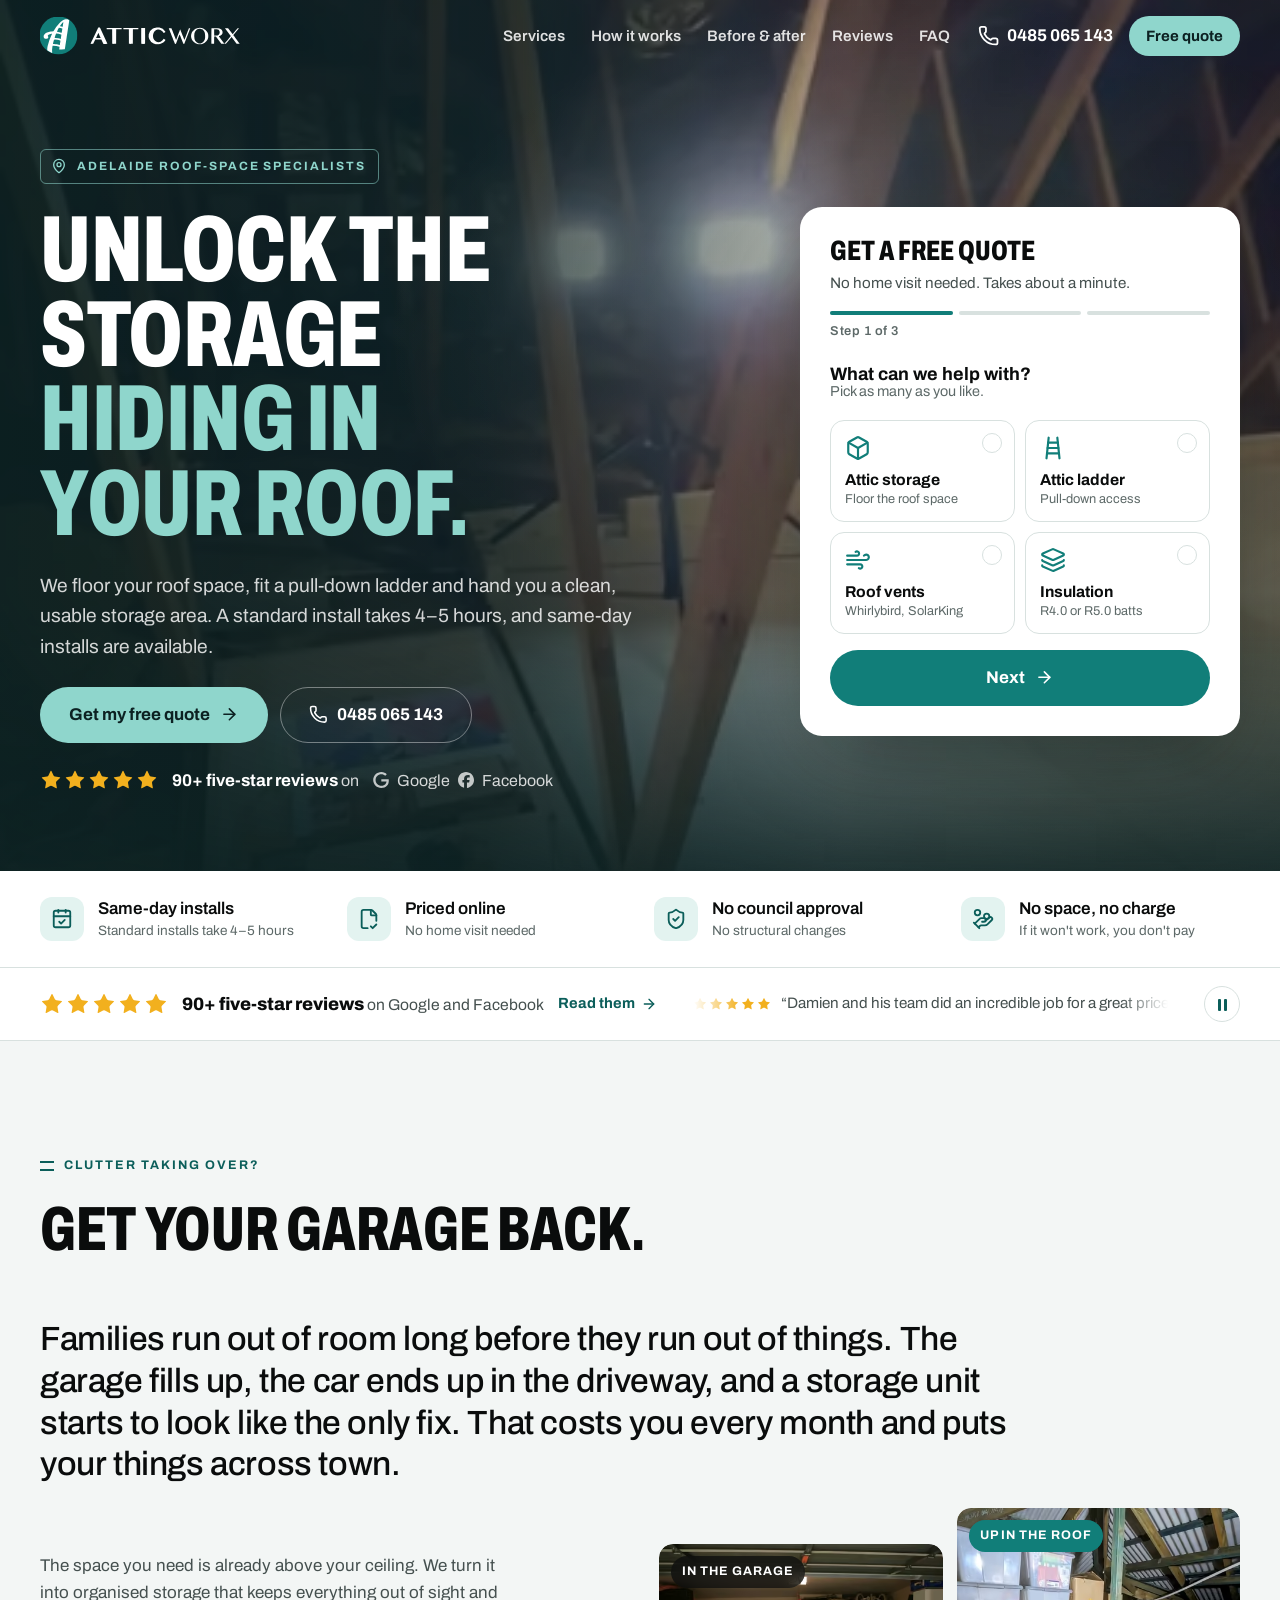
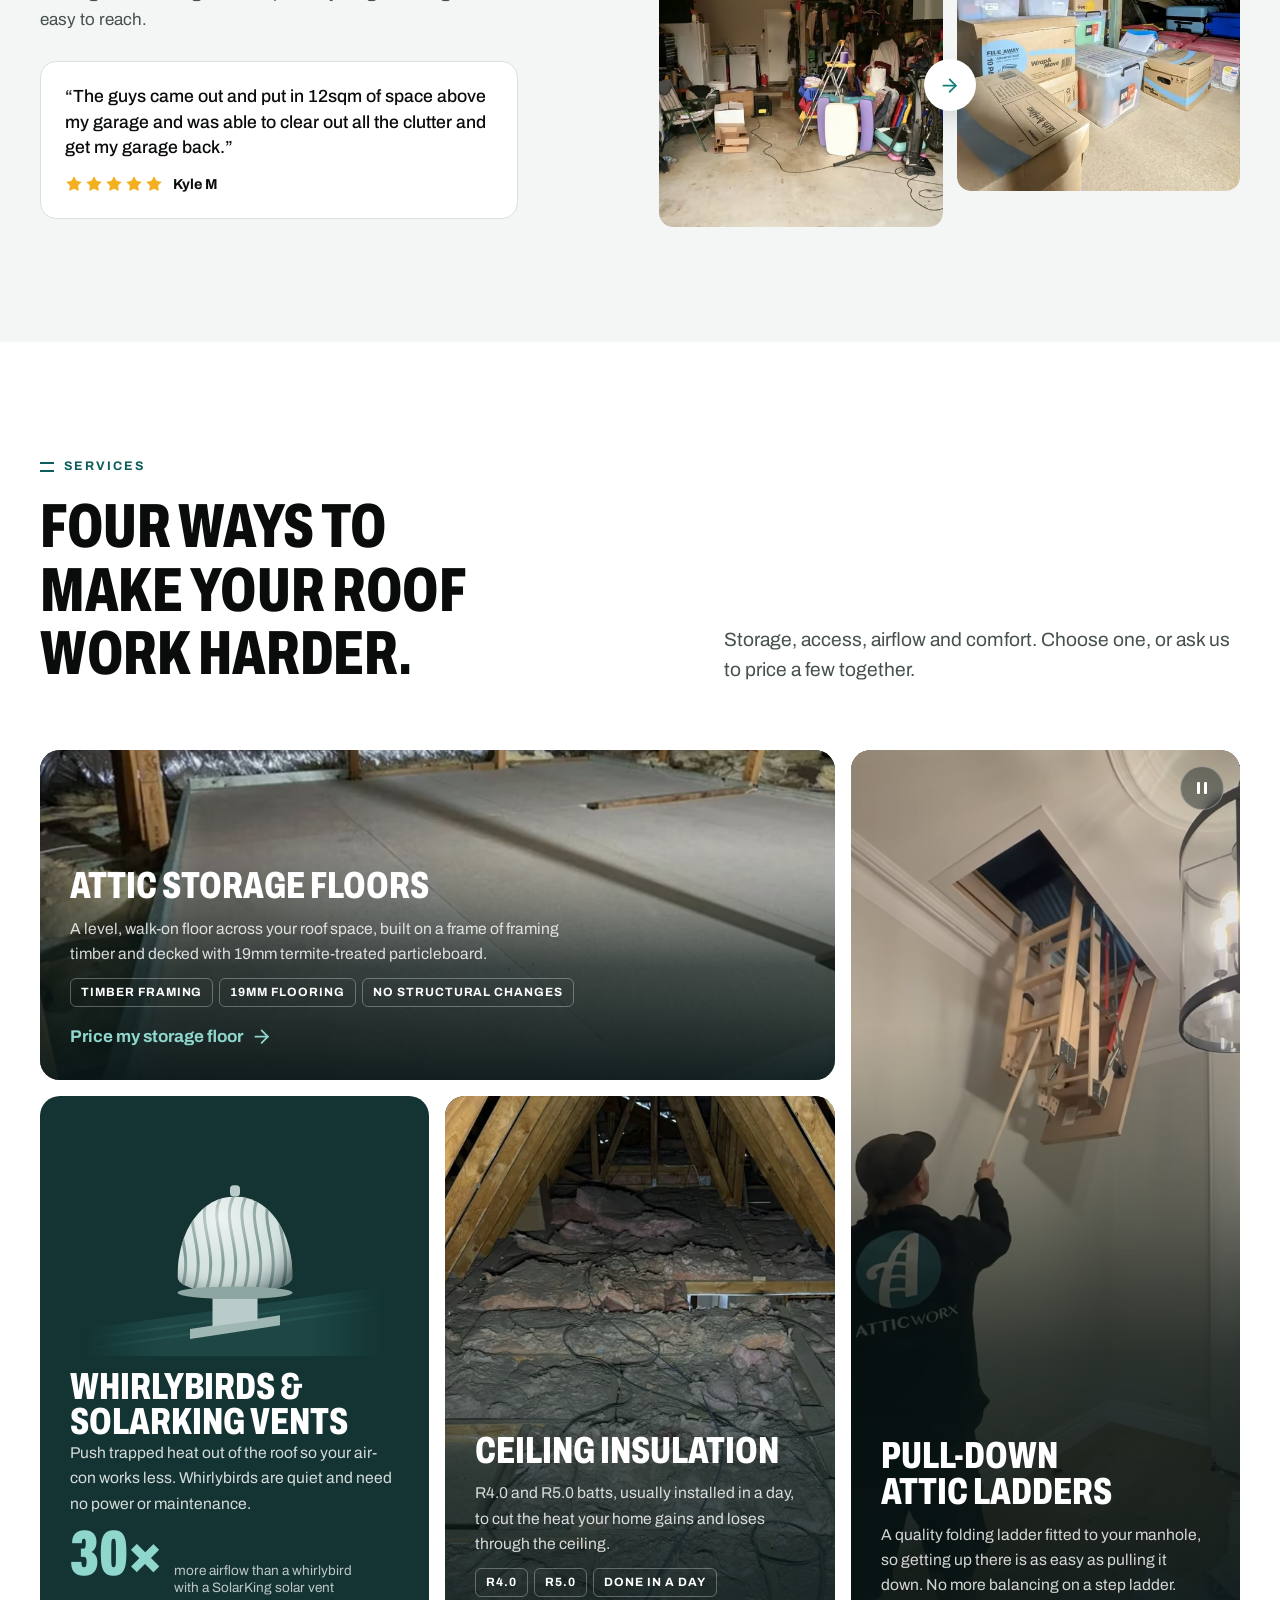
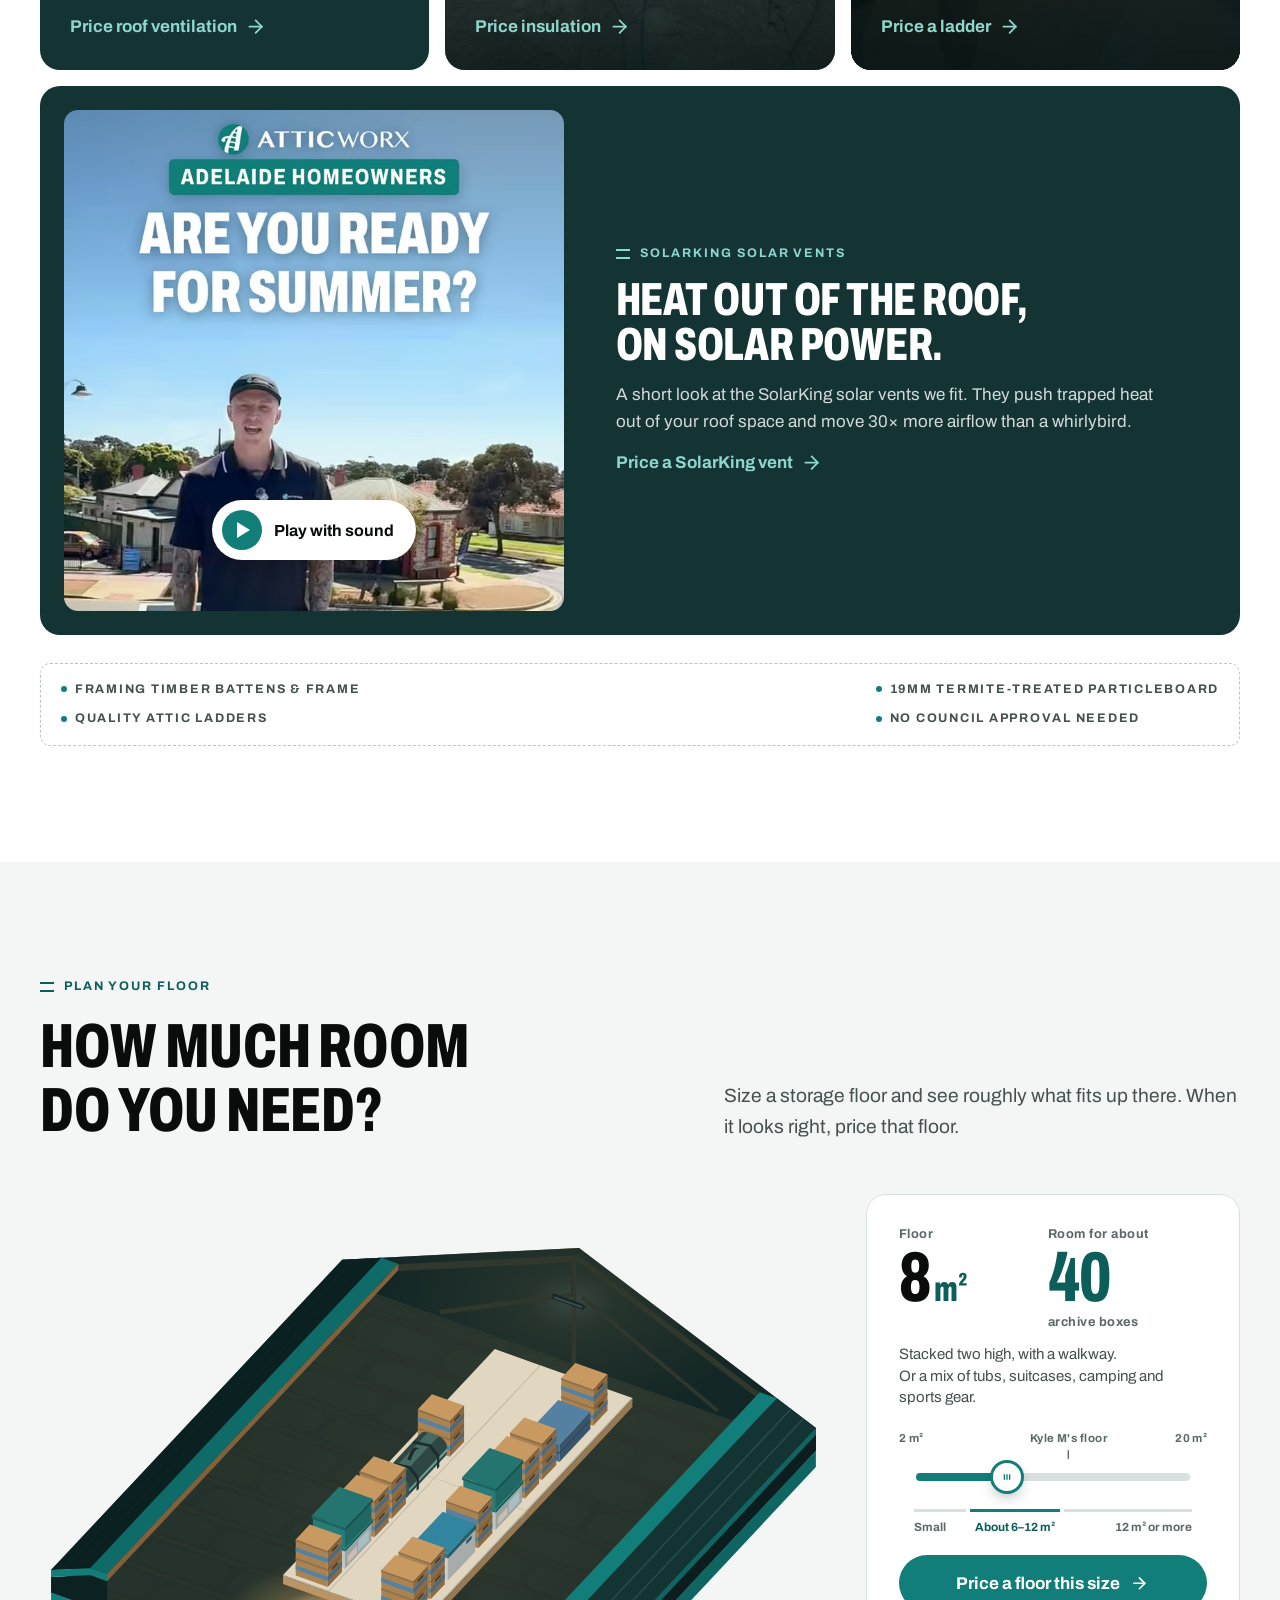
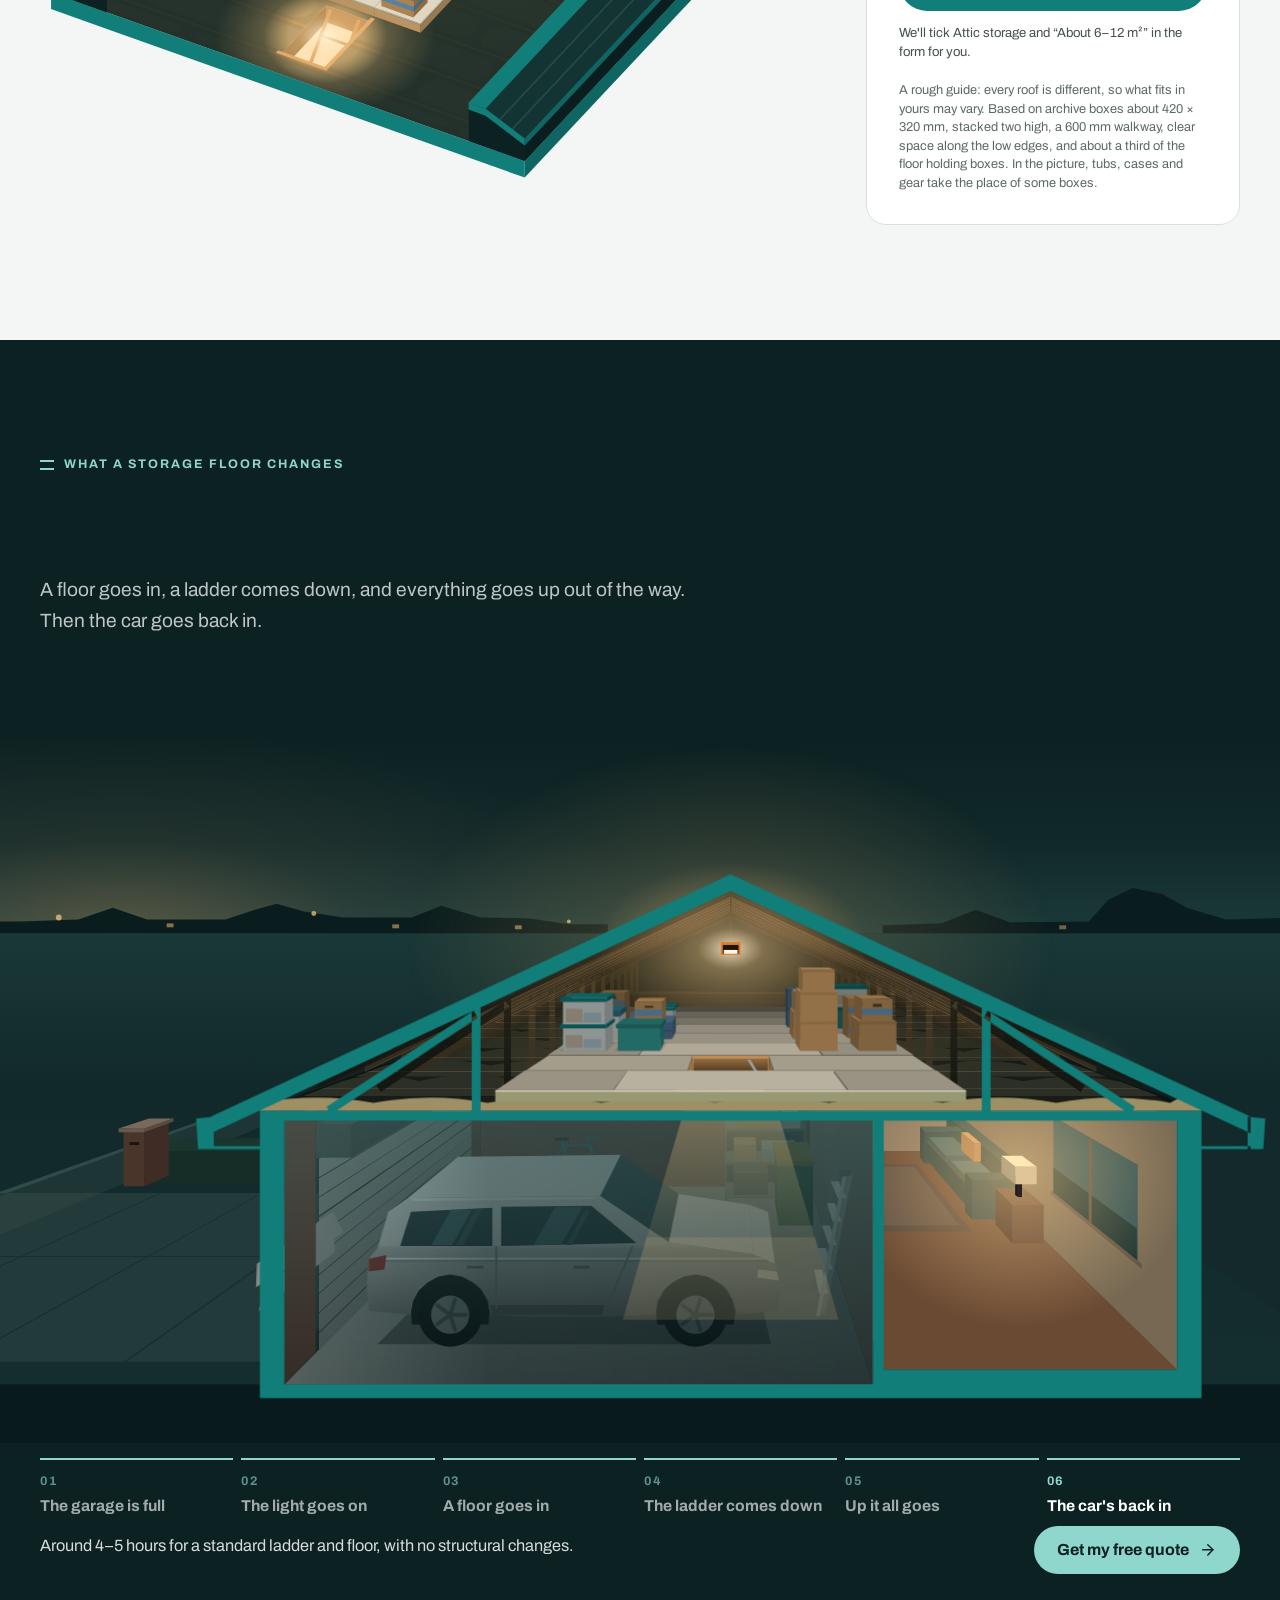
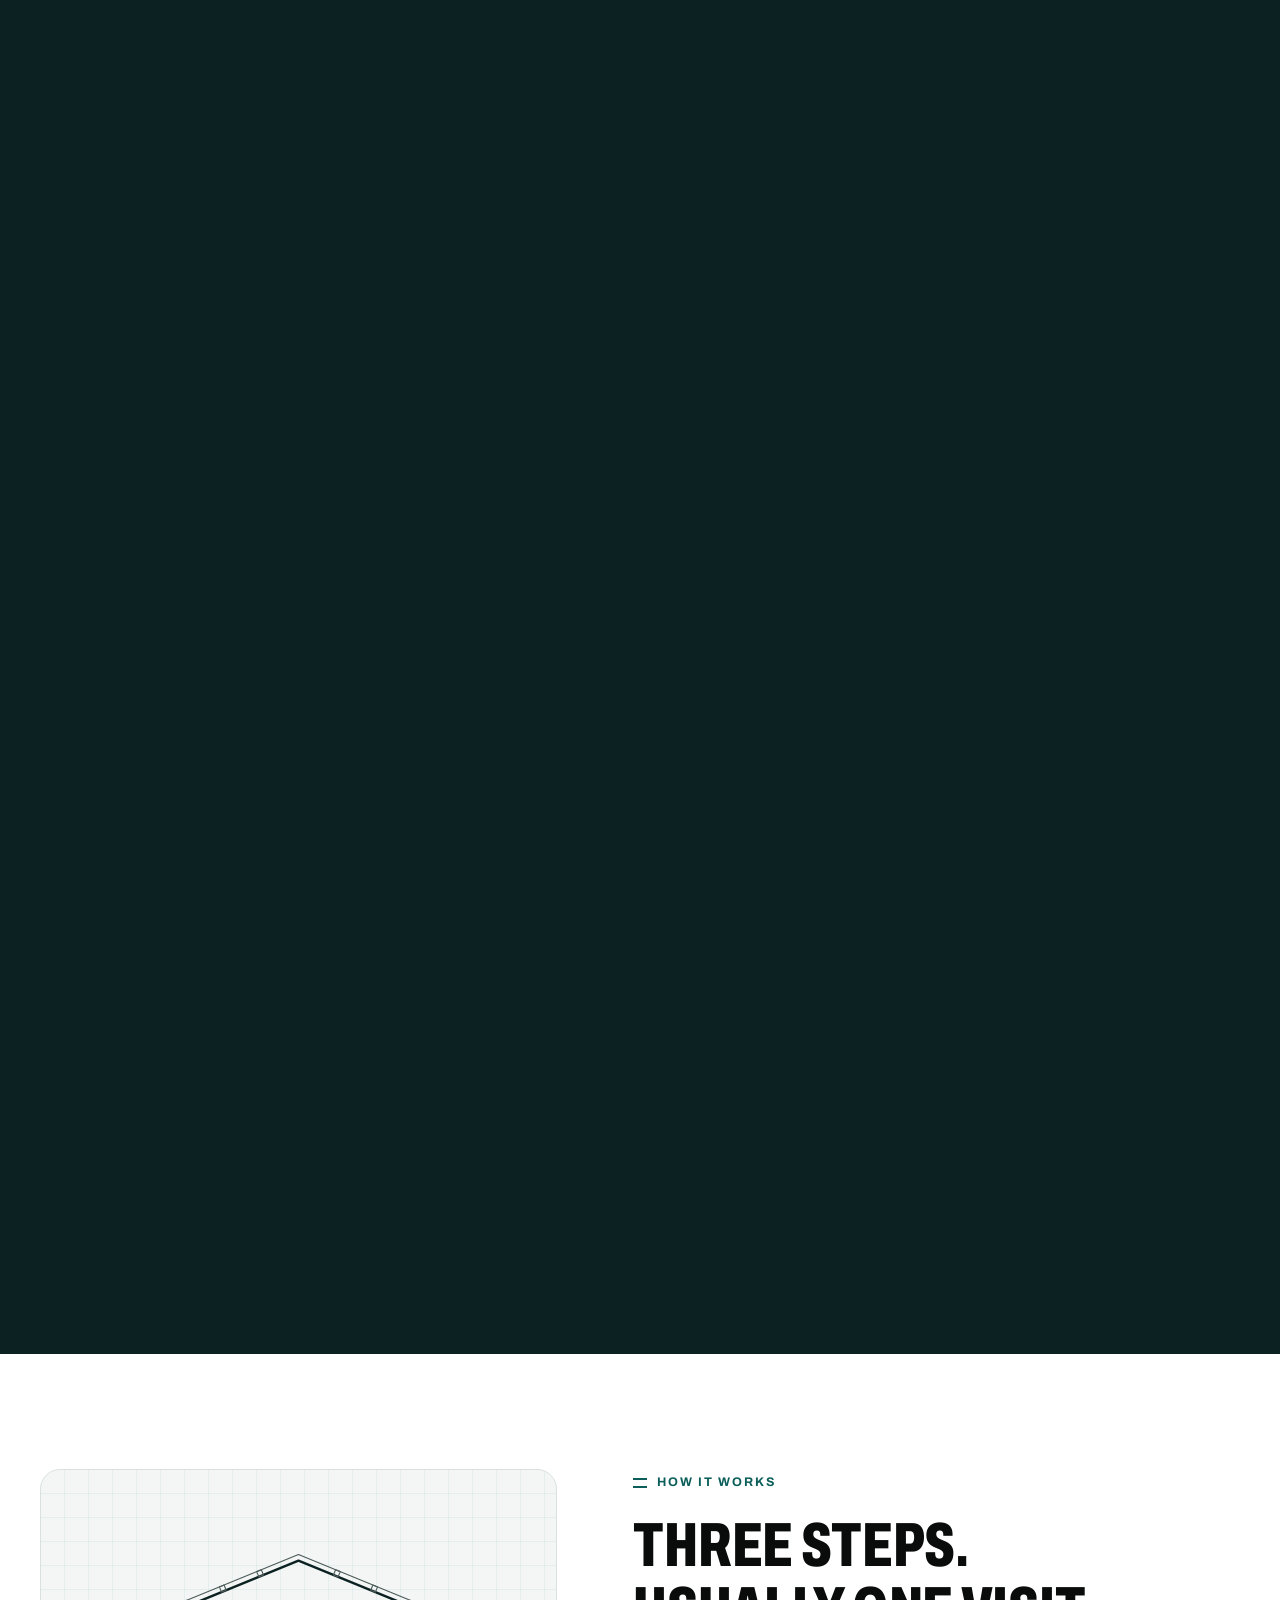
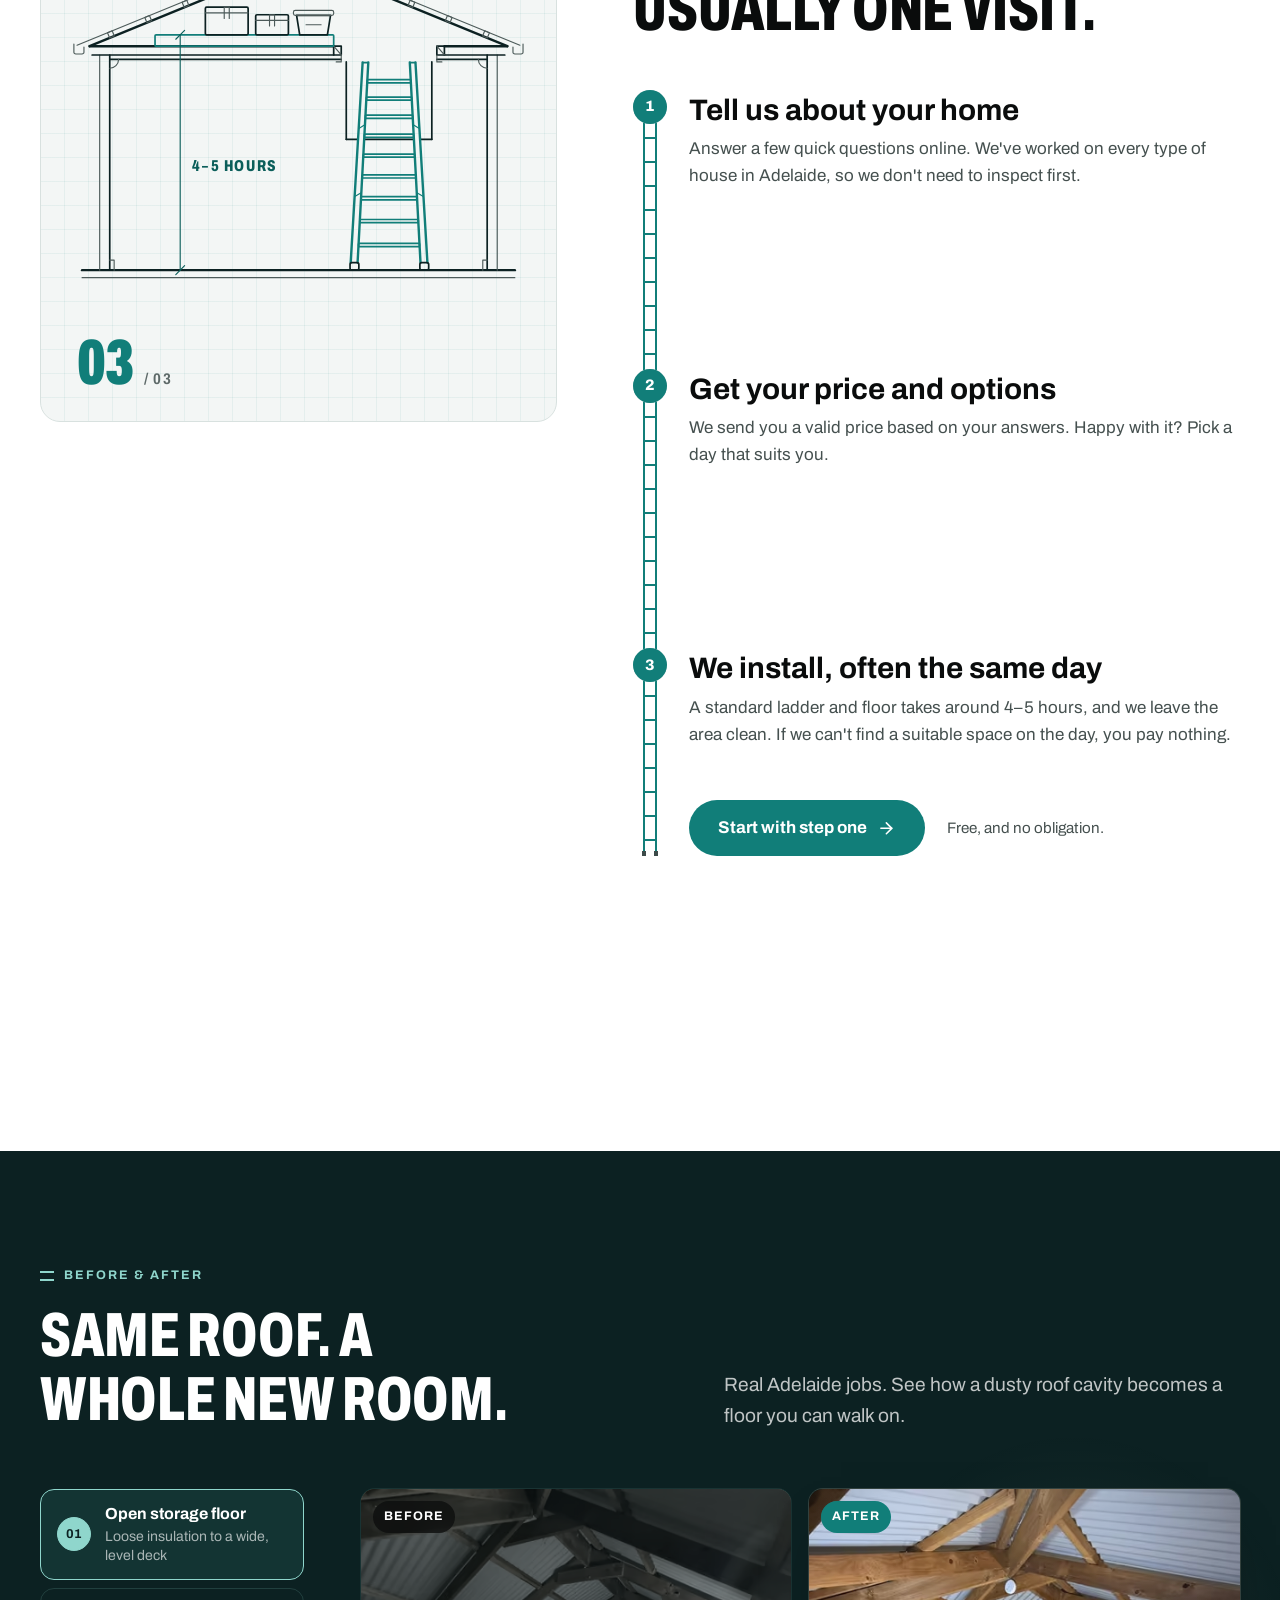
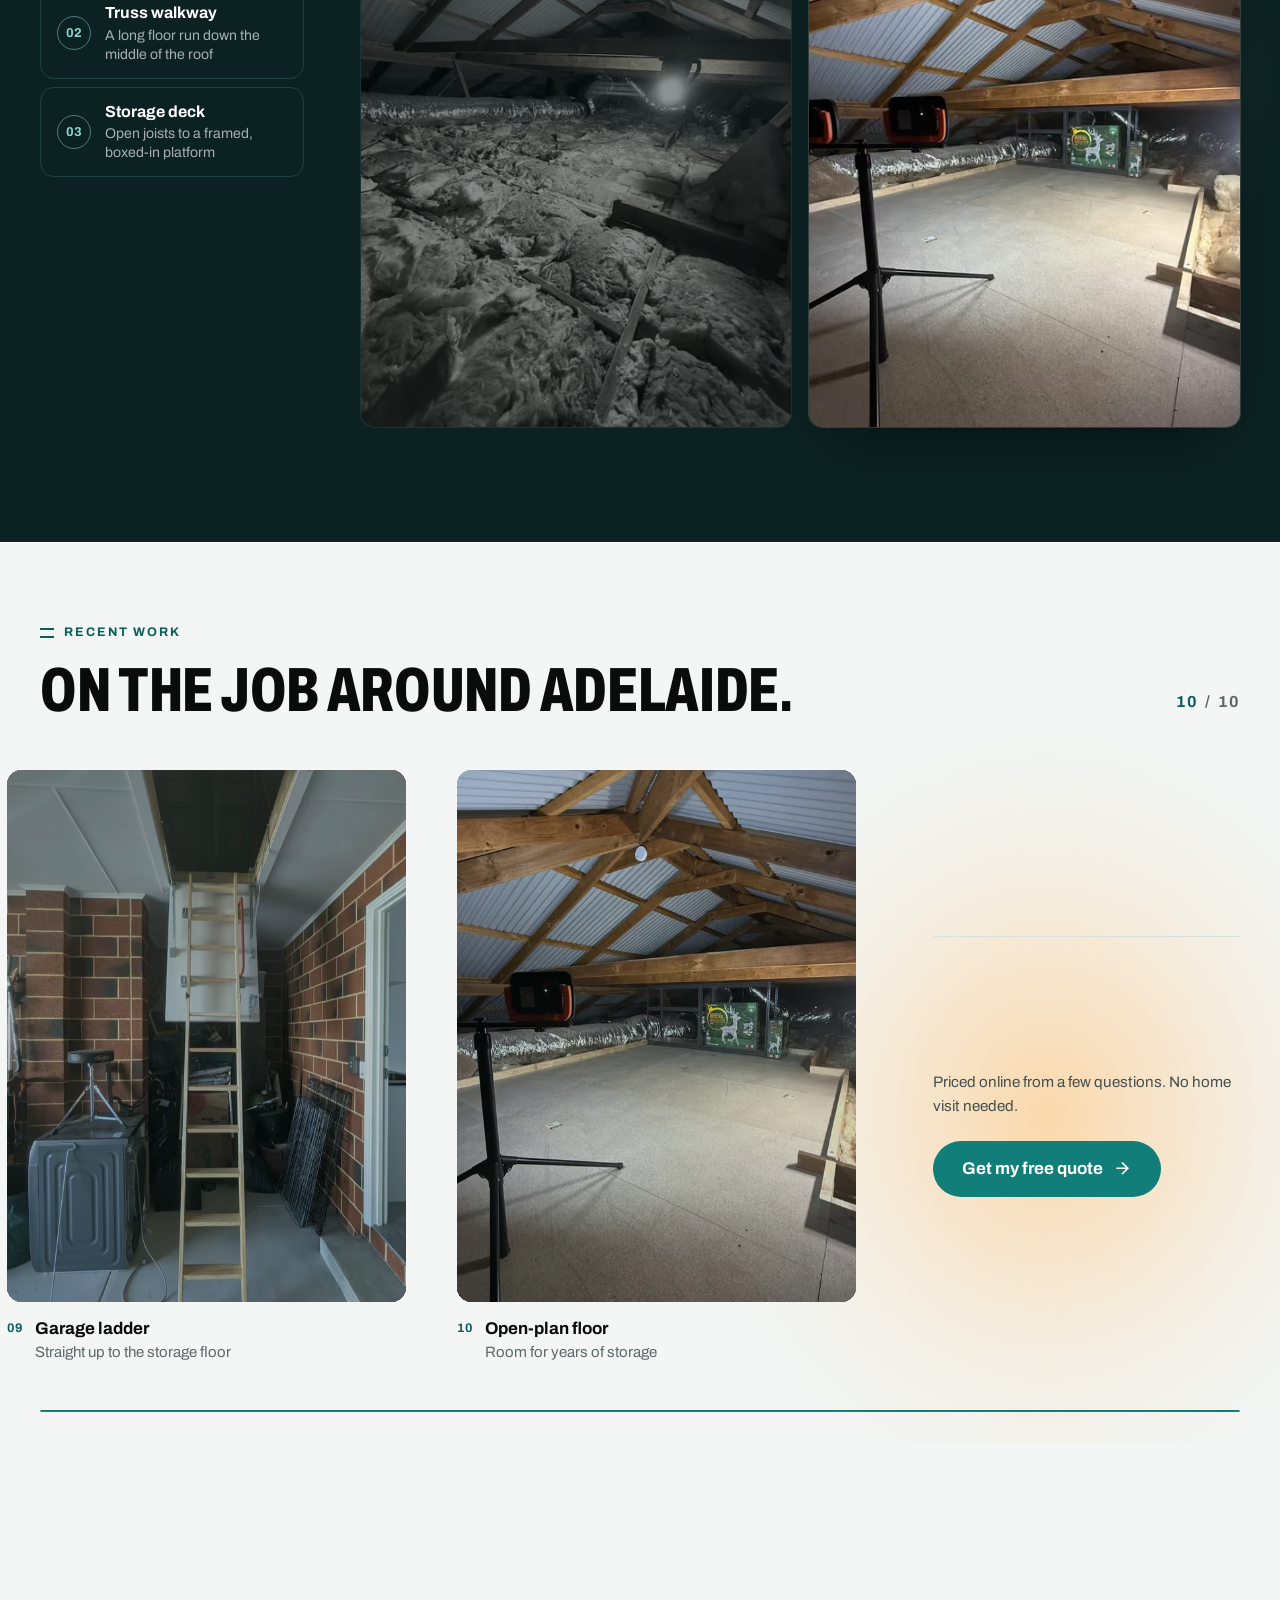
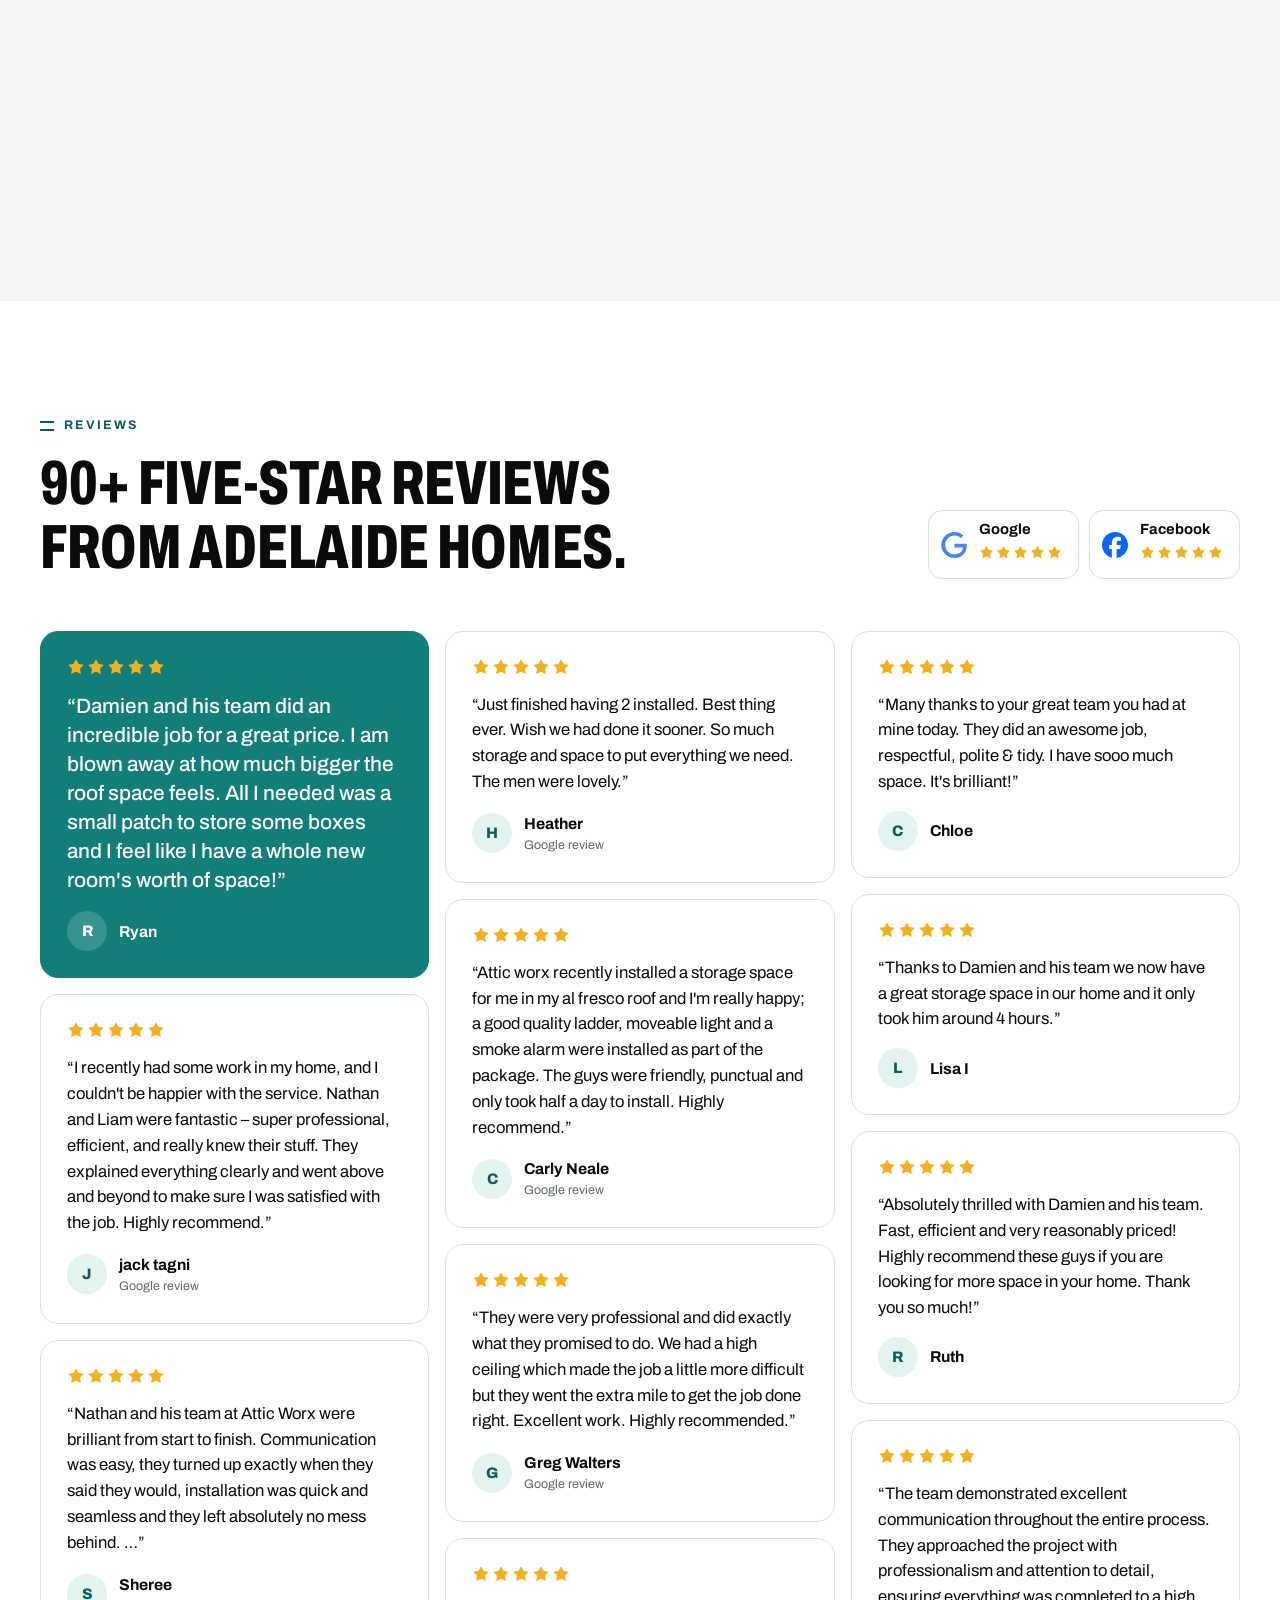
==== commit e34f7268: "Promo: the installer's solar fan video, edited for the site Replaces the old SolarKing promo with a " ====
--- a/index.html
+++ b/index.html
@@ -405,24 +405,27 @@
         </article>
       </div>
 
-      <!-- SolarKing promo: the client's own 24-second video, with sound, played only on request. Its captions
-           are burnt in; #promo-desc describes it for screen readers. The poster is a lazy <picture> under the
-           video (transparent until it plays), so it costs nothing at load; main.js hides the native controls
-           behind a big play button until then. Without JS, the <noscript> copy (with a poster) shows instead. -->
+      <!-- Solar fan promo: 14 seconds of the installer on a roof, with sound, played only on request (built by
+           scripts/promo/build.sh). It is 1080x1080, so it lands about pixel for pixel at 540px on desktop and
+           full width on phones, and the burnt-in captions stay crisp; #promo-desc describes it for screen
+           readers. The poster is a lazy <picture> under the video (transparent until it plays) and is the
+           video's own first frame, so nothing jumps when it starts; main.js hides the native controls behind a
+           big play button until then. Without JS, the <noscript> copy (with a poster) shows instead. -->
       <div class="promo">
         <div class="promo-media">
-          <picture class="promo-poster"><source type="image/avif" srcset="assets/img/promo-solarking-480.avif 480w, assets/img/promo-solarking-720.avif 720w" sizes="(min-width: 1320px) 540px, (min-width: 761px) 42vw, 100vw"><source type="image/webp" srcset="assets/img/promo-solarking-480.webp 480w, assets/img/promo-solarking-720.webp 720w" sizes="(min-width: 1320px) 540px, (min-width: 761px) 42vw, 100vw"><img src="assets/img/promo-solarking-720.jpg" width="720" height="720" alt="" loading="lazy" decoding="async"></picture>
-          <video class="promo-video" controls preload="none" playsinline width="720" height="720" aria-label="SolarKing solar vents: a 24-second video with sound" aria-describedby="promo-desc" data-promo>
-            <source src="assets/video/solarking.mp4" type="video/mp4">
+          <picture class="promo-poster"><source type="image/avif" srcset="assets/img/promo-solar-fan-480.avif 480w, assets/img/promo-solar-fan-720.avif 720w, assets/img/promo-solar-fan-1080.avif 1080w" sizes="(min-width: 1320px) 540px, (min-width: 761px) 42vw, 100vw"><source type="image/webp" srcset="assets/img/promo-solar-fan-480.webp 480w, assets/img/promo-solar-fan-720.webp 720w, assets/img/promo-solar-fan-1080.webp 1080w" sizes="(min-width: 1320px) 540px, (min-width: 761px) 42vw, 100vw"><img src="assets/img/promo-solar-fan-800.jpg" width="800" height="800" alt="" loading="lazy" decoding="async"></picture>
+          <video class="promo-video" controls preload="none" playsinline width="1080" height="1080" aria-label="Solar roof fans: a 14-second video with sound" aria-describedby="promo-desc" data-promo>
+            <source src="assets/video/promo-solar-fan.webm" type='video/webm; codecs="av01.0.08M.08, opus"'>
+            <source src="assets/video/promo-solar-fan.mp4" type="video/mp4">
           </video>
-          <noscript><video class="promo-video" controls preload="none" playsinline width="720" height="720" poster="assets/img/promo-solarking-720.jpg" aria-label="SolarKing solar vents: a 24-second video with sound" aria-describedby="promo-desc"><source src="assets/video/solarking.mp4" type="video/mp4"></video></noscript>
+          <noscript><video class="promo-video" controls preload="none" playsinline width="1080" height="1080" poster="assets/img/promo-solar-fan-800.jpg" aria-label="Solar roof fans: a 14-second video with sound" aria-describedby="promo-desc"><source src="assets/video/promo-solar-fan.webm" type='video/webm; codecs="av01.0.08M.08, opus"'><source src="assets/video/promo-solar-fan.mp4" type="video/mp4"></video></noscript>
           <button class="promo-play" type="button" data-promo-play hidden><span class="promo-play-icon" aria-hidden="true"></span>Play with sound</button>
         </div>
         <div class="promo-copy">
           <p class="eyebrow">SolarKing solar vents</p>
           <h3 class="display" data-split>Heat out of the roof, on solar power.</h3>
           <p>A short look at the SolarKing solar vents we fit. They push trapped heat out of your roof space and move 30× more airflow than a whirlybird.</p>
-          <p class="sr-only" id="promo-desc">Video description: a man in an Attic Worx shirt speaks to camera outside, in a street of houses. The on-screen captions read: Adelaide homeowners. Our solar fan draws the hot air out of your roof space, with a brushless fan, drawing 2000 cubic metres/hr. Want a quote or install? Then a solar vent, a round fan housing with a solar panel on top, is shown on two steel roofs, with the captions Solar powered and Beats the heat.</p>
+          <p class="sr-only" id="promo-desc">Video description: an Attic Worx installer stands on a steel roof in an Adelaide street and speaks to camera: "Adelaide homeowners, are you ready for summer? Our solar fan helps draw the hot air out of your roof space, with this brushless fan drawing 2,000 cubic metres of air out per hour. If you want a quote or an installation, message us today." His words appear as captions. While he talks, two shots show a solar roof fan, a round fan housing with a solar panel on top, on steel roofs, then the figure: up to 2,000 cubic metres of air out per hour, the manufacturer's rated airflow. Then "Free quotes" and "Supplied and installed". It ends on the Attic Worx logo, "Beat the heat this summer", "Get your free quote" and the phone number, 0485 065 143.</p>
           <a class="text-link" href="#quote" data-service="svc-vent">Price a SolarKing vent <svg class="icon" aria-hidden="true"><use href="#i-arrow"></use></svg></a>
         </div>
       </div>
--- a/assets/css/styles.css
+++ b/assets/css/styles.css
@@ -730,7 +730,7 @@
   .svc-vent { min-height: 0; }
 }
 
-/* ---------- Videos: the ladder card's loop, the SolarKing promo, the pause buttons ----------
+/* ---------- Videos: the ladder card's loop, the solar fan promo, the pause buttons ----------
    main.js (the "Videos" block) gives a looping video its source as it nears the screen, plays it only while
    it is on screen, and fades it in over its poster (the clip's own frame, so nothing jumps). Never with
    reduced motion or Save-Data: the poster stays. */
@@ -771,7 +771,7 @@
 }
 .svc-toggle { position: absolute; top: 16px; right: 16px; z-index: 2; }
 
-/* The SolarKing promo: the client's own video, played only on request, with sound */
+/* The solar fan promo: played only on request, with sound */
 .promo {
   display: grid; grid-template-columns: minmax(0, 5fr) minmax(0, 6fr); align-items: center;
   gap: clamp(24px, 4vw, 56px);
@@ -782,7 +782,7 @@
 .promo-poster, .promo-poster img { position: absolute; inset: 0; width: 100%; height: 100%; object-fit: cover; }
 .promo-video { position: relative; display: block; width: 100%; height: 100%; object-fit: cover; }
 .promo-play {
-  position: absolute; left: 50%; top: 24%; translate: -50% -50%; white-space: nowrap; /* over the sky, clear of the face and the captions */
+  position: absolute; left: 50%; top: 84%; translate: -50% -50%; white-space: nowrap; /* over his shirt, clear of the headline and his face */
   display: inline-flex; align-items: center; gap: 12px;
   padding: 10px 22px 10px 10px; border: 0; border-radius: 999px; cursor: pointer;
   background: var(--white); color: var(--ink); font: inherit; font-weight: 700; font-size: 1rem;
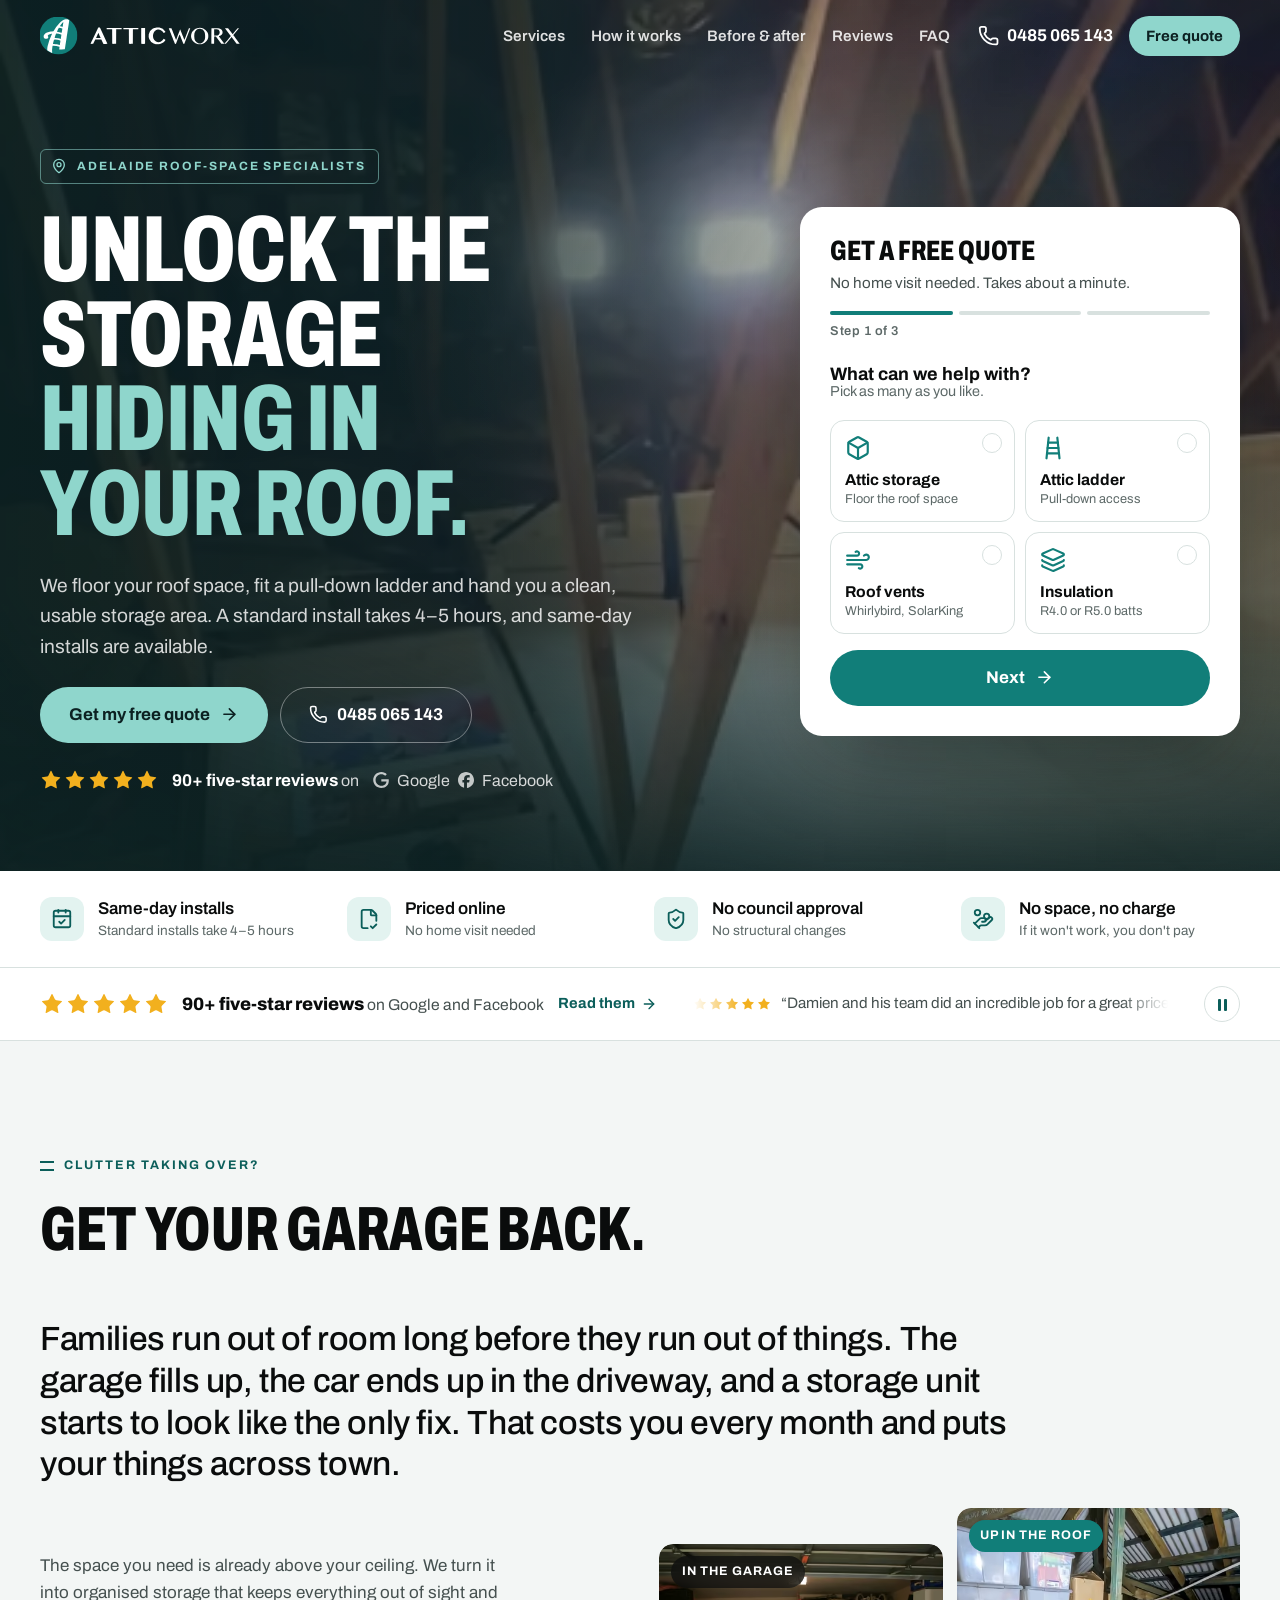
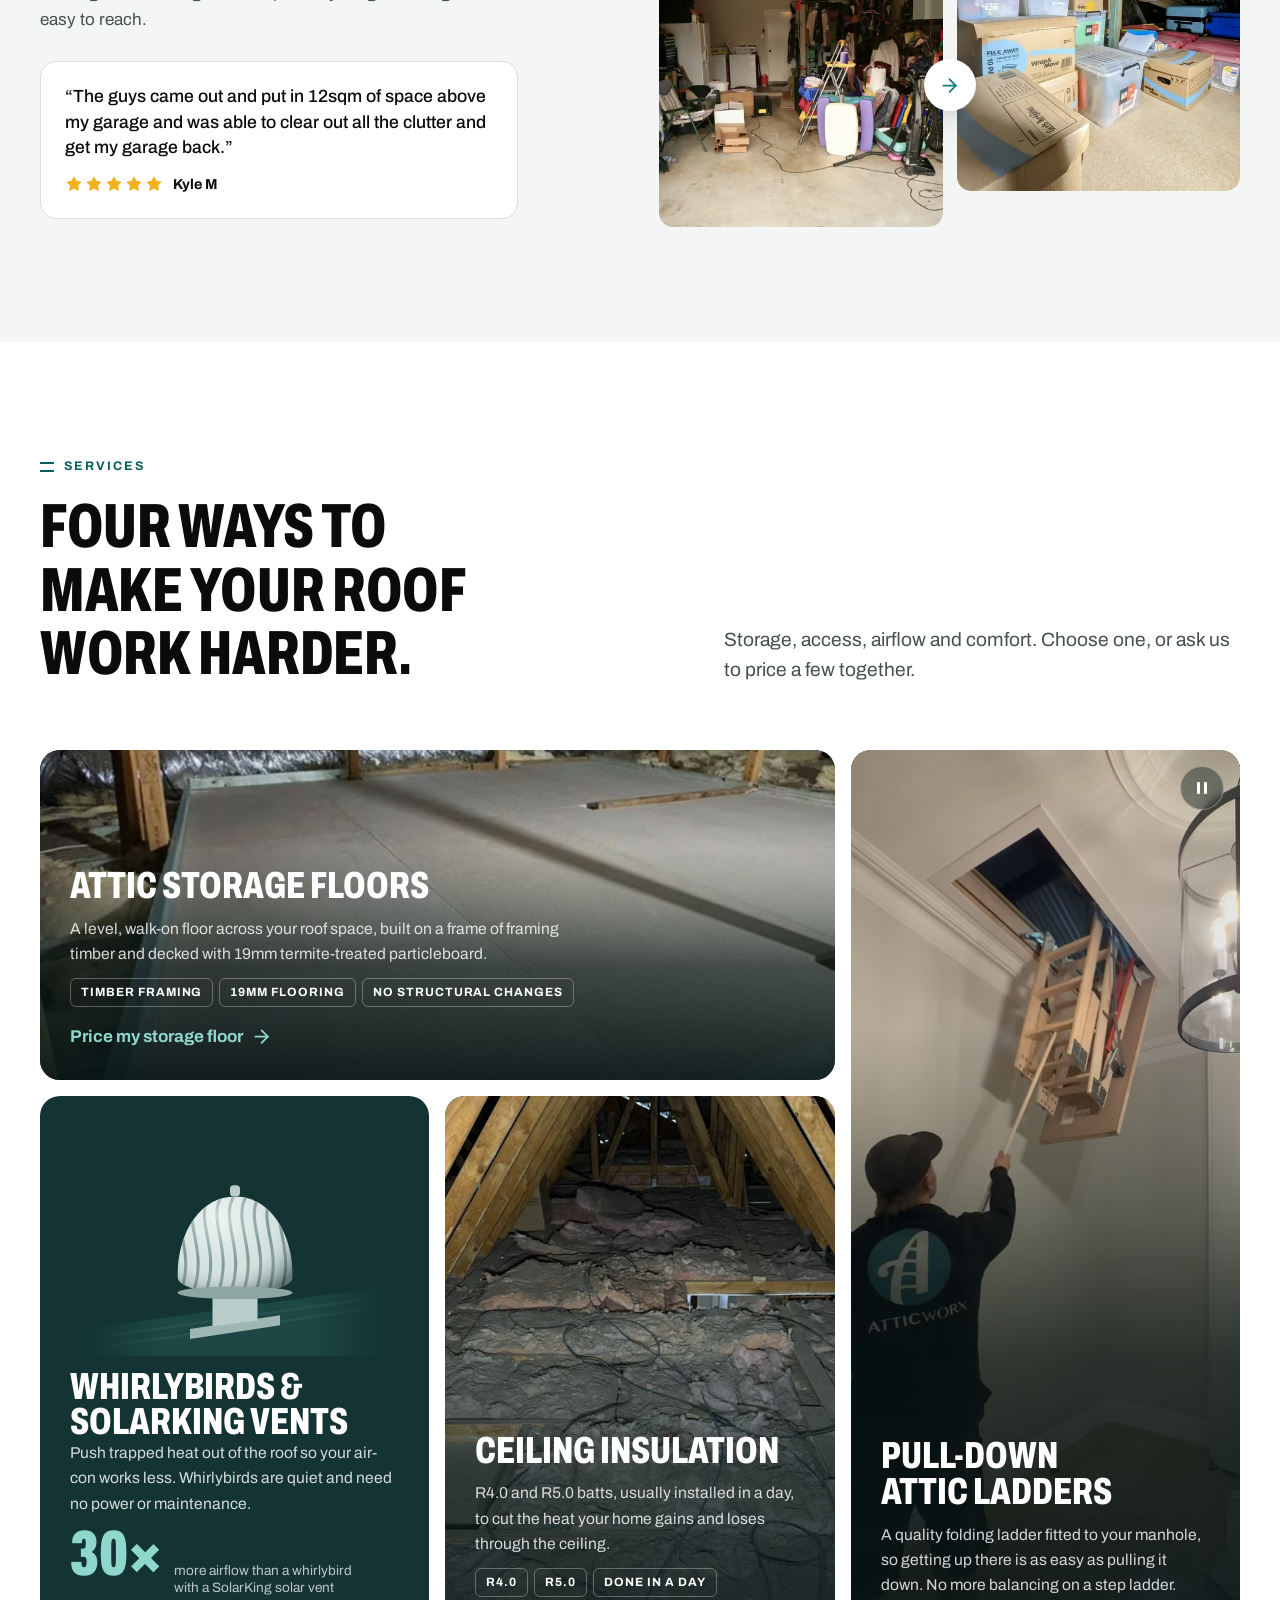
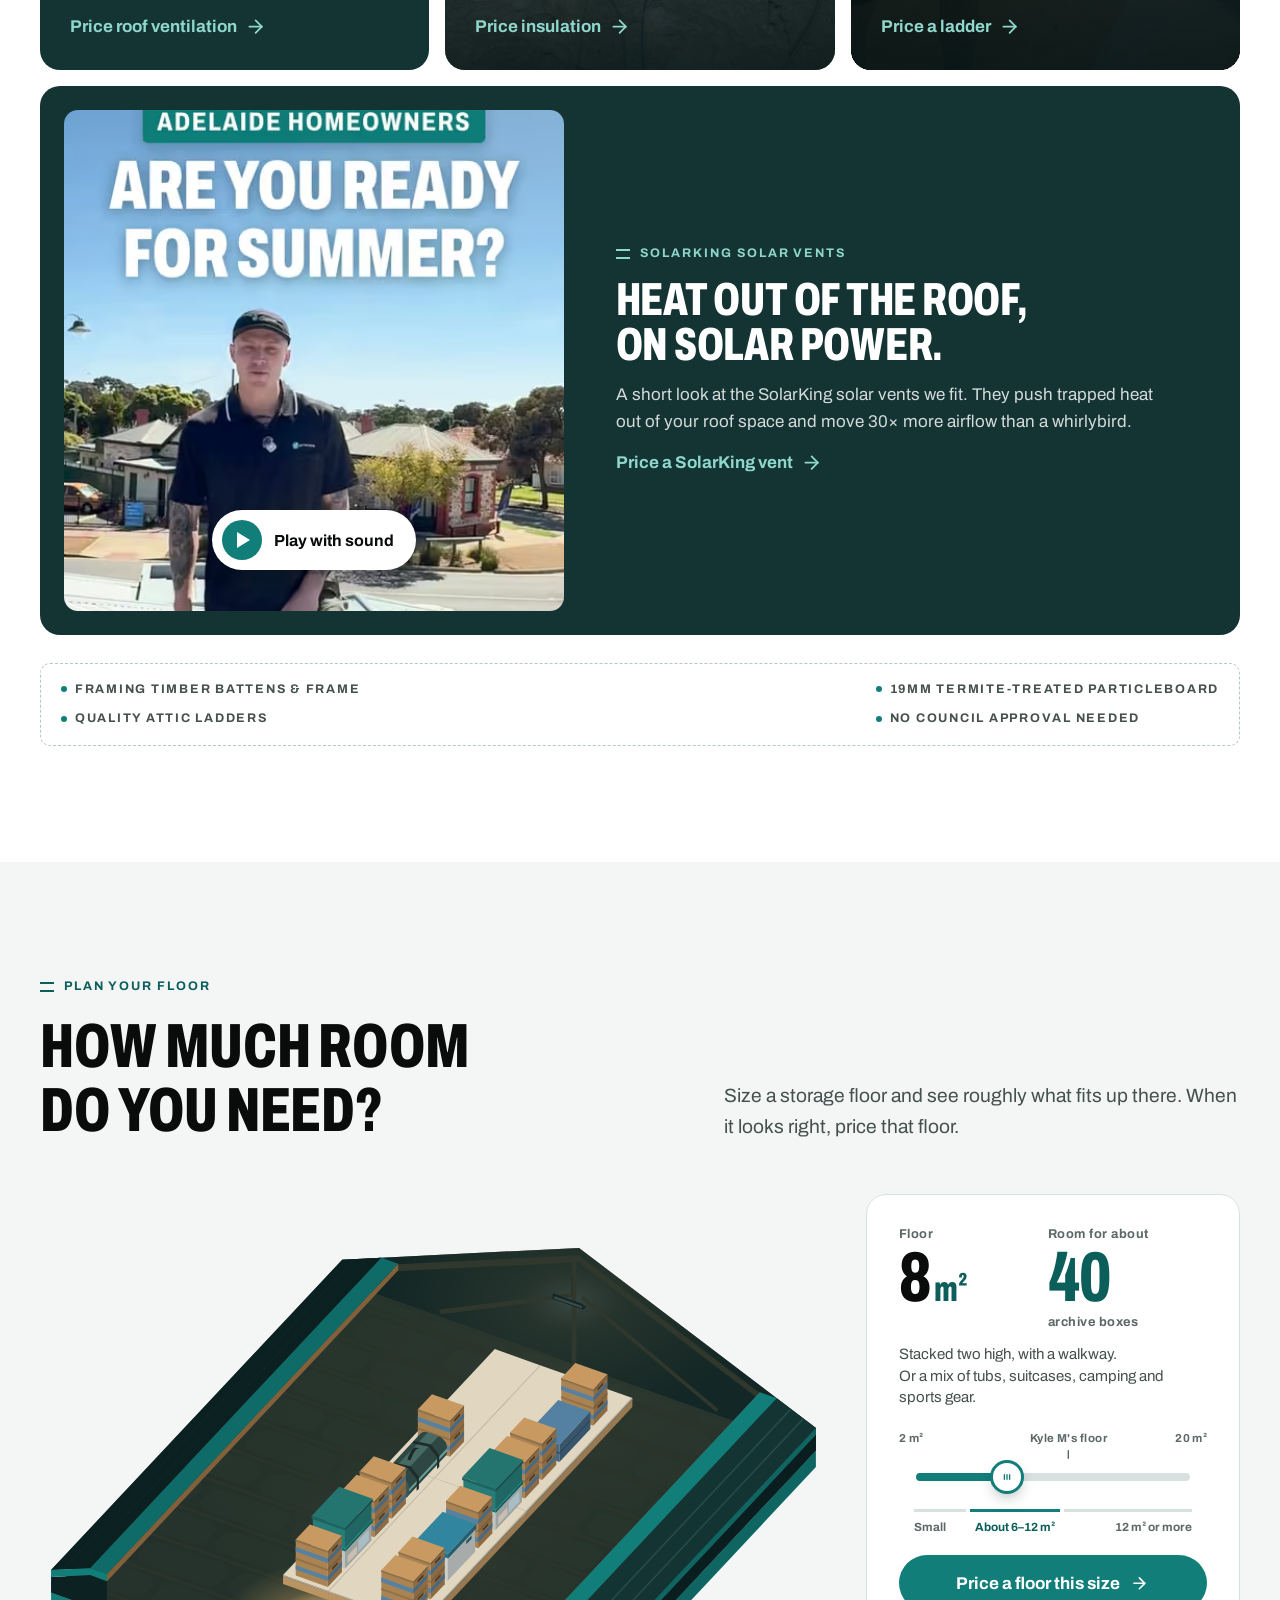
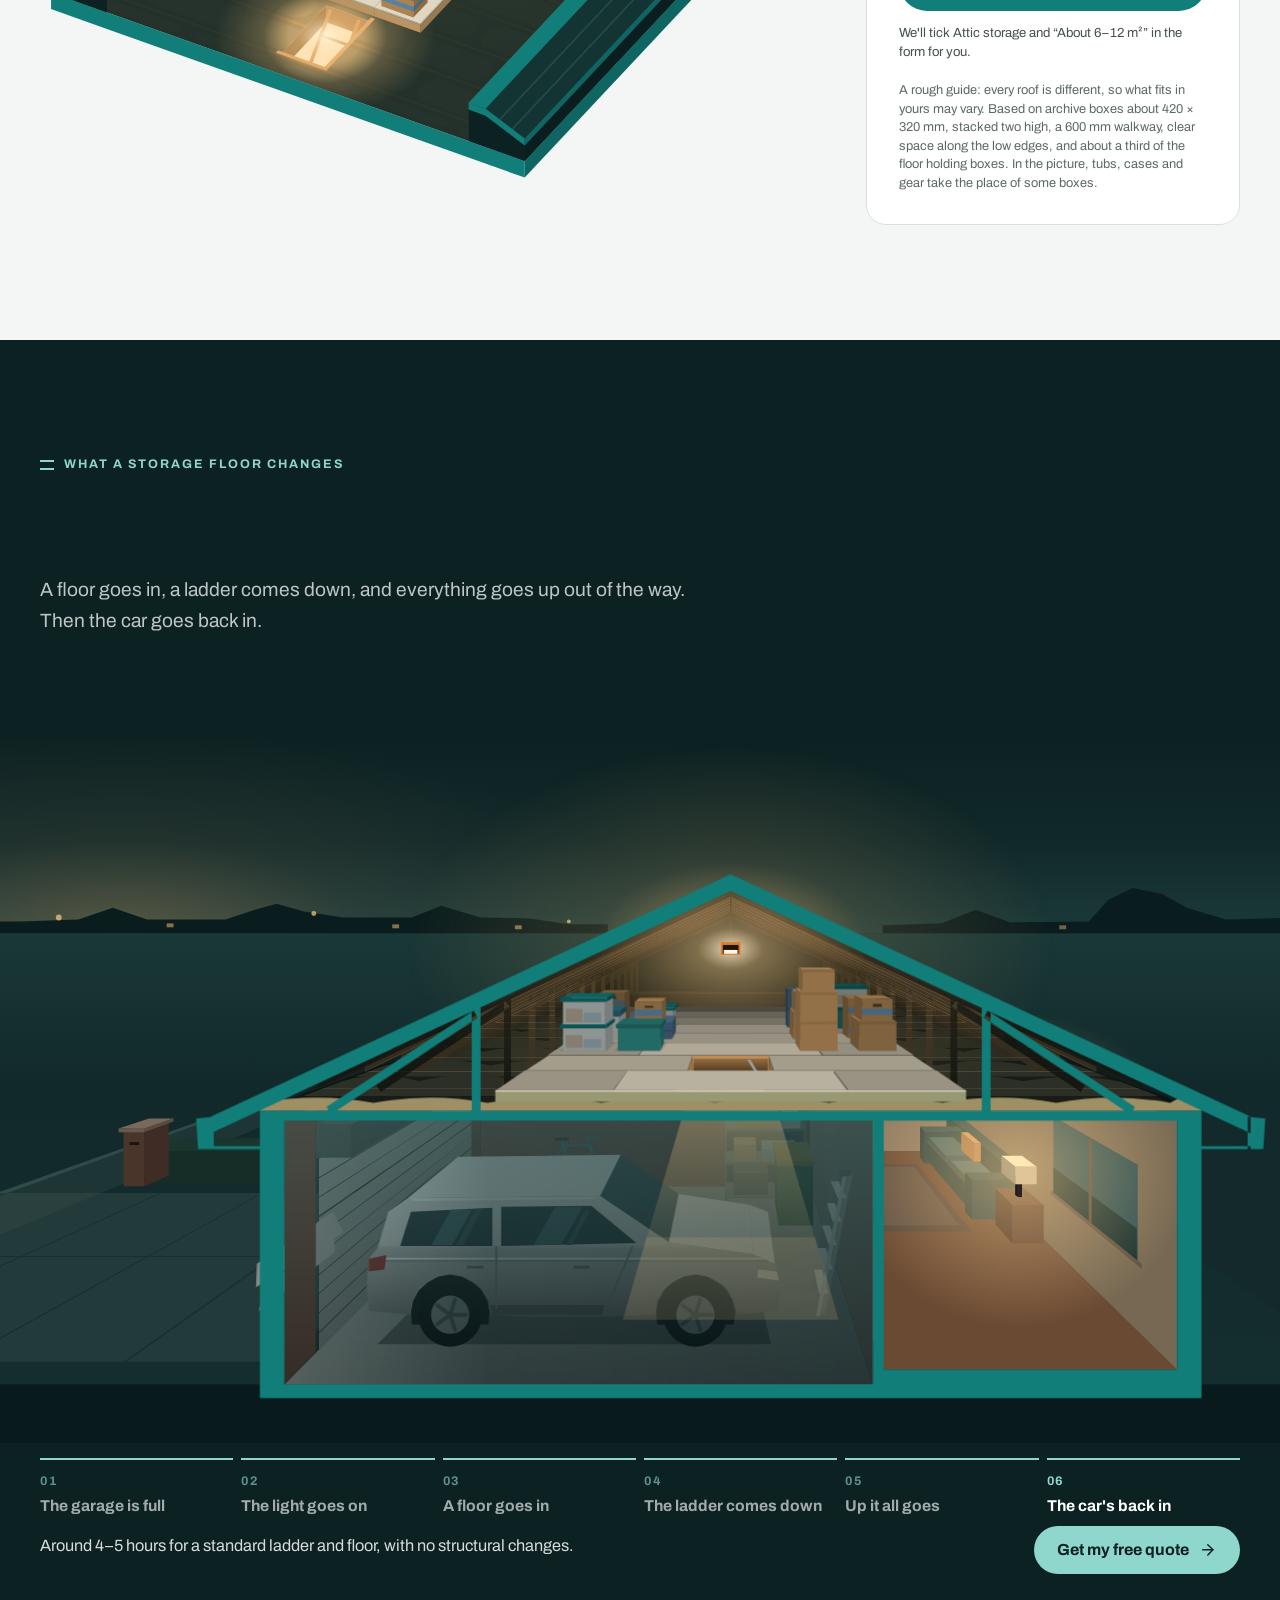
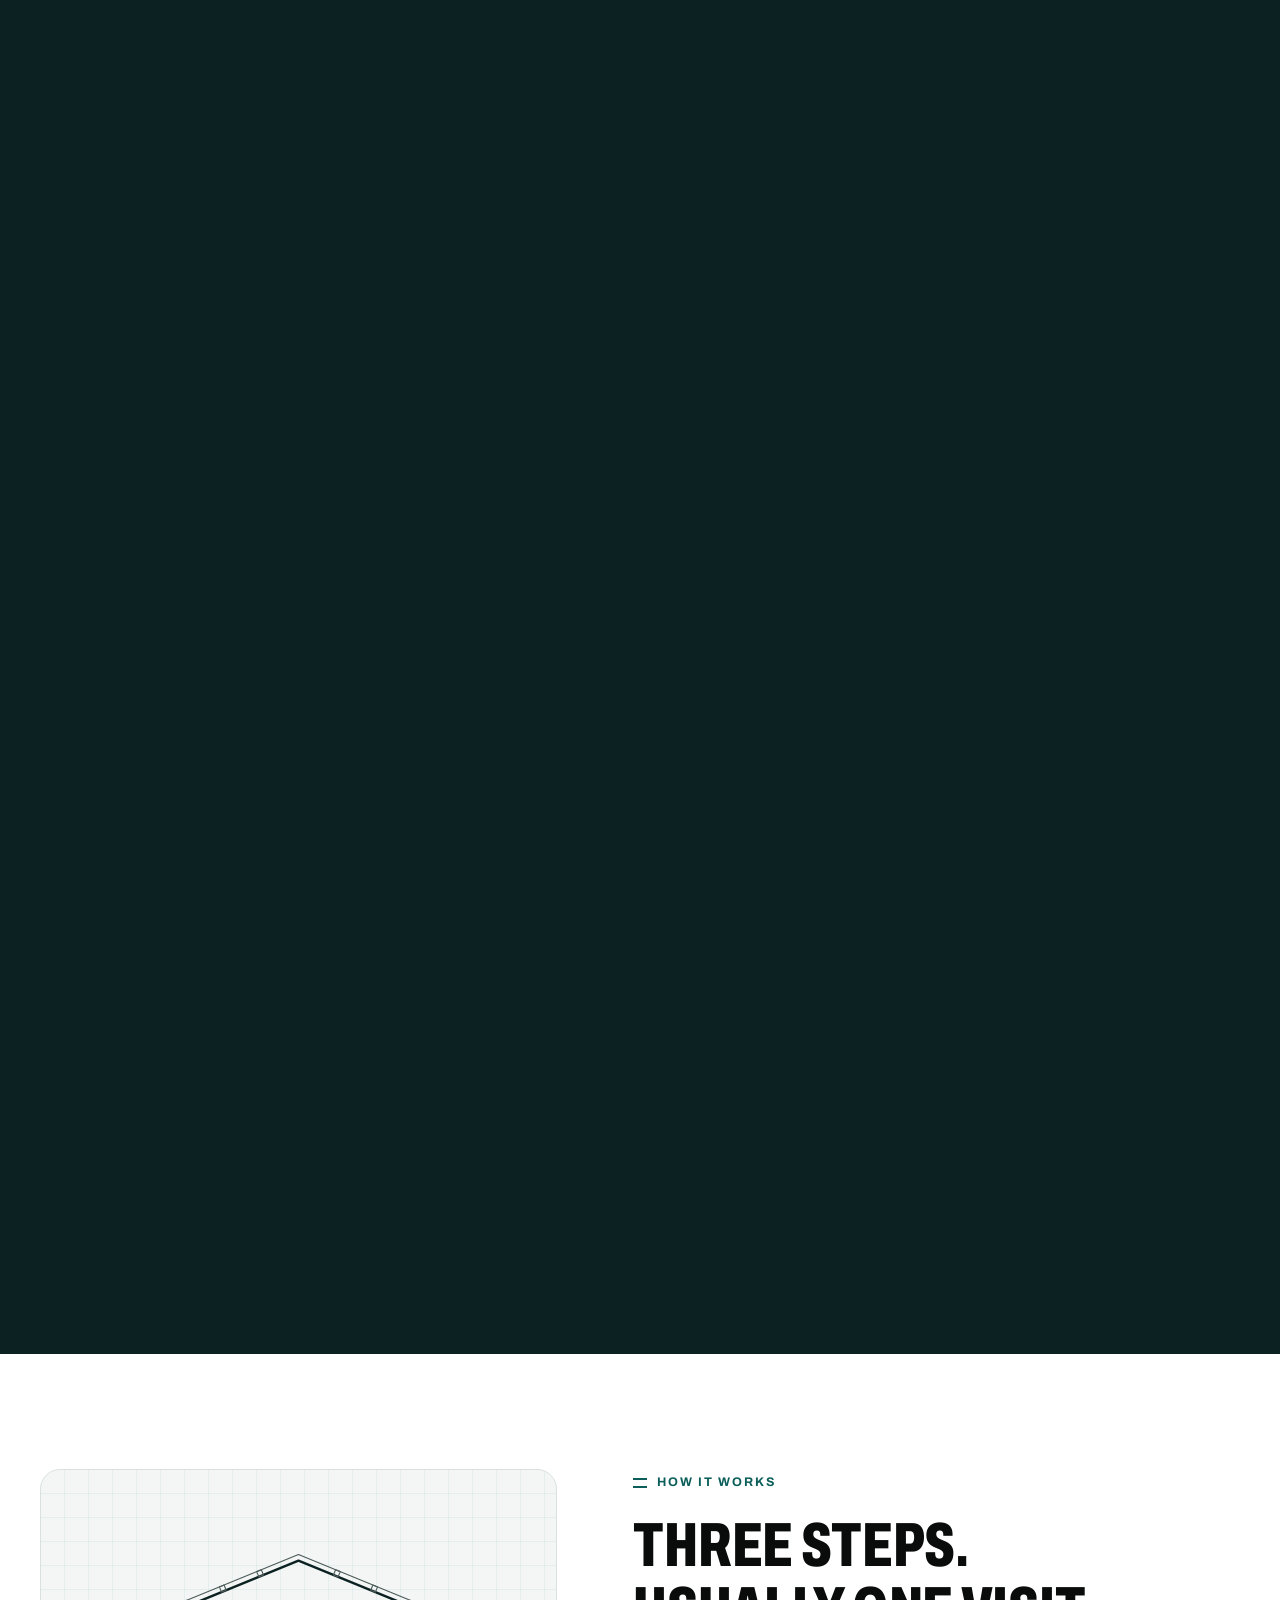
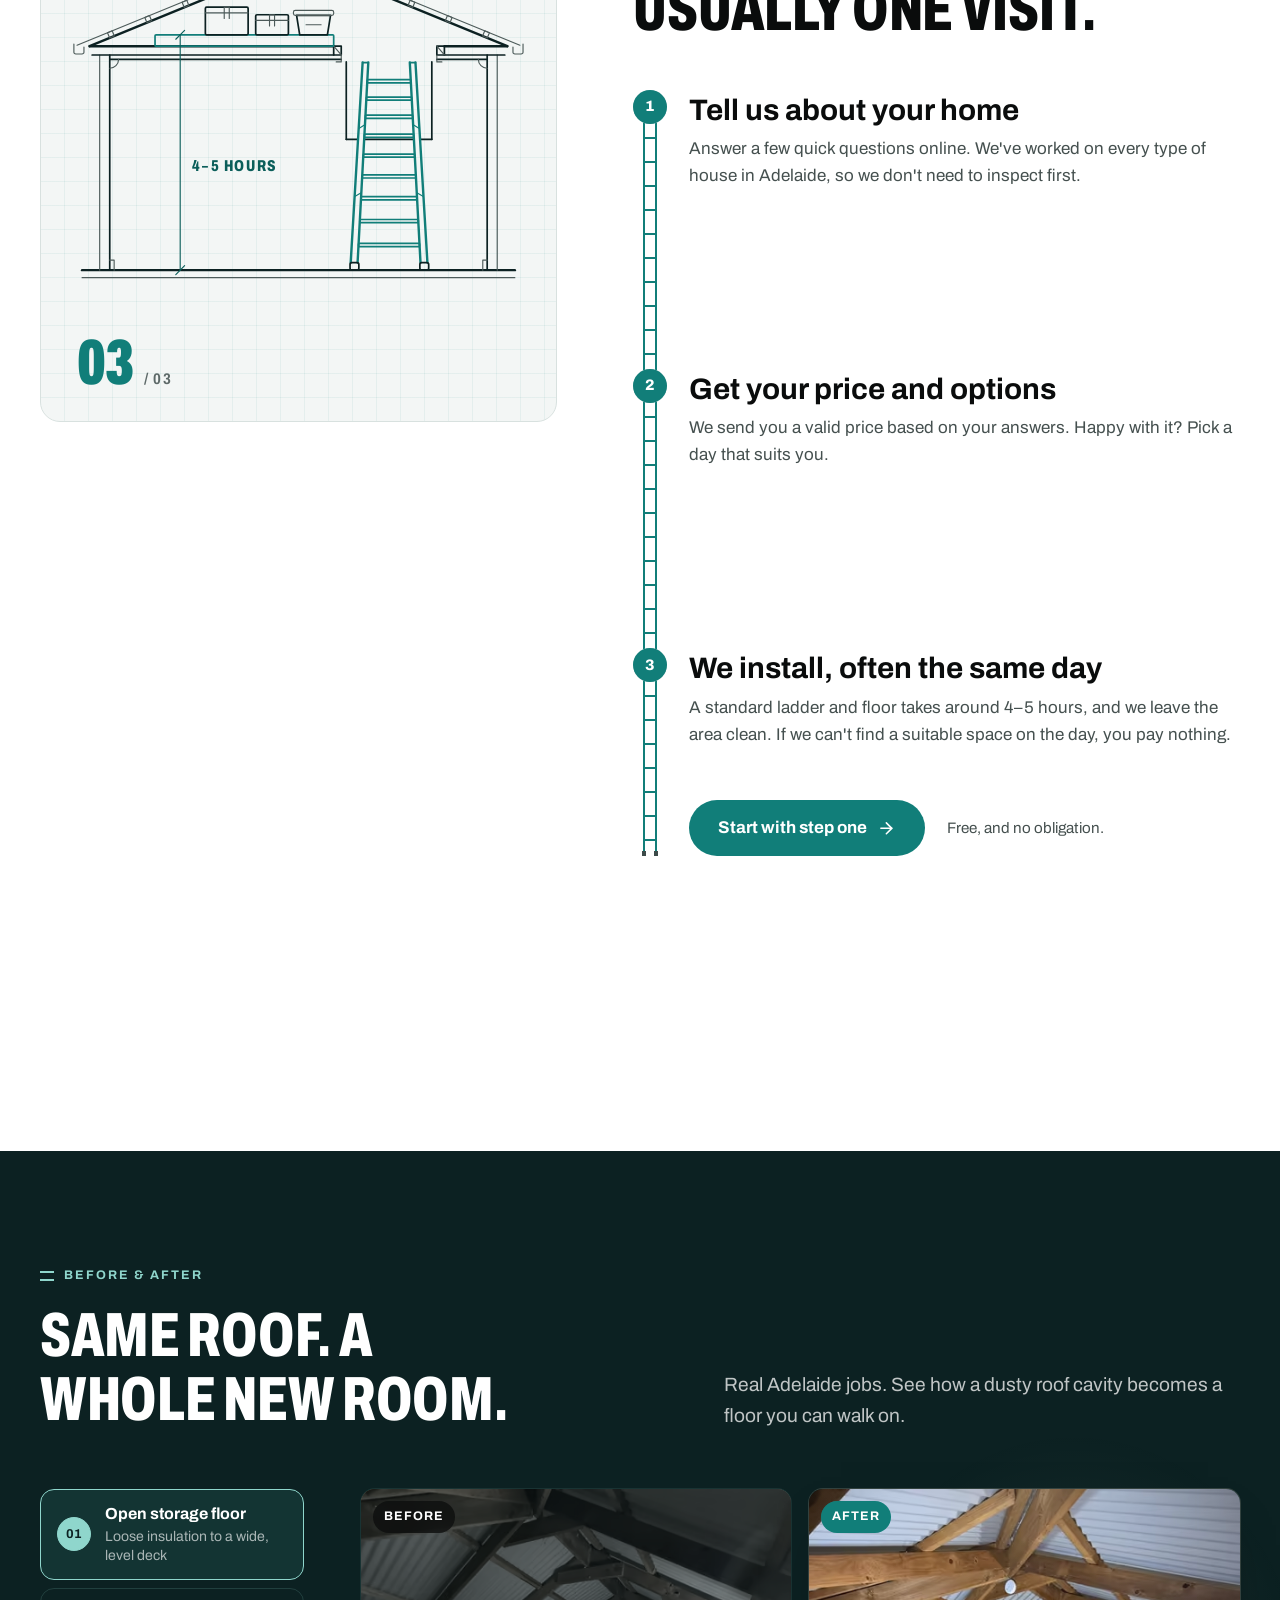
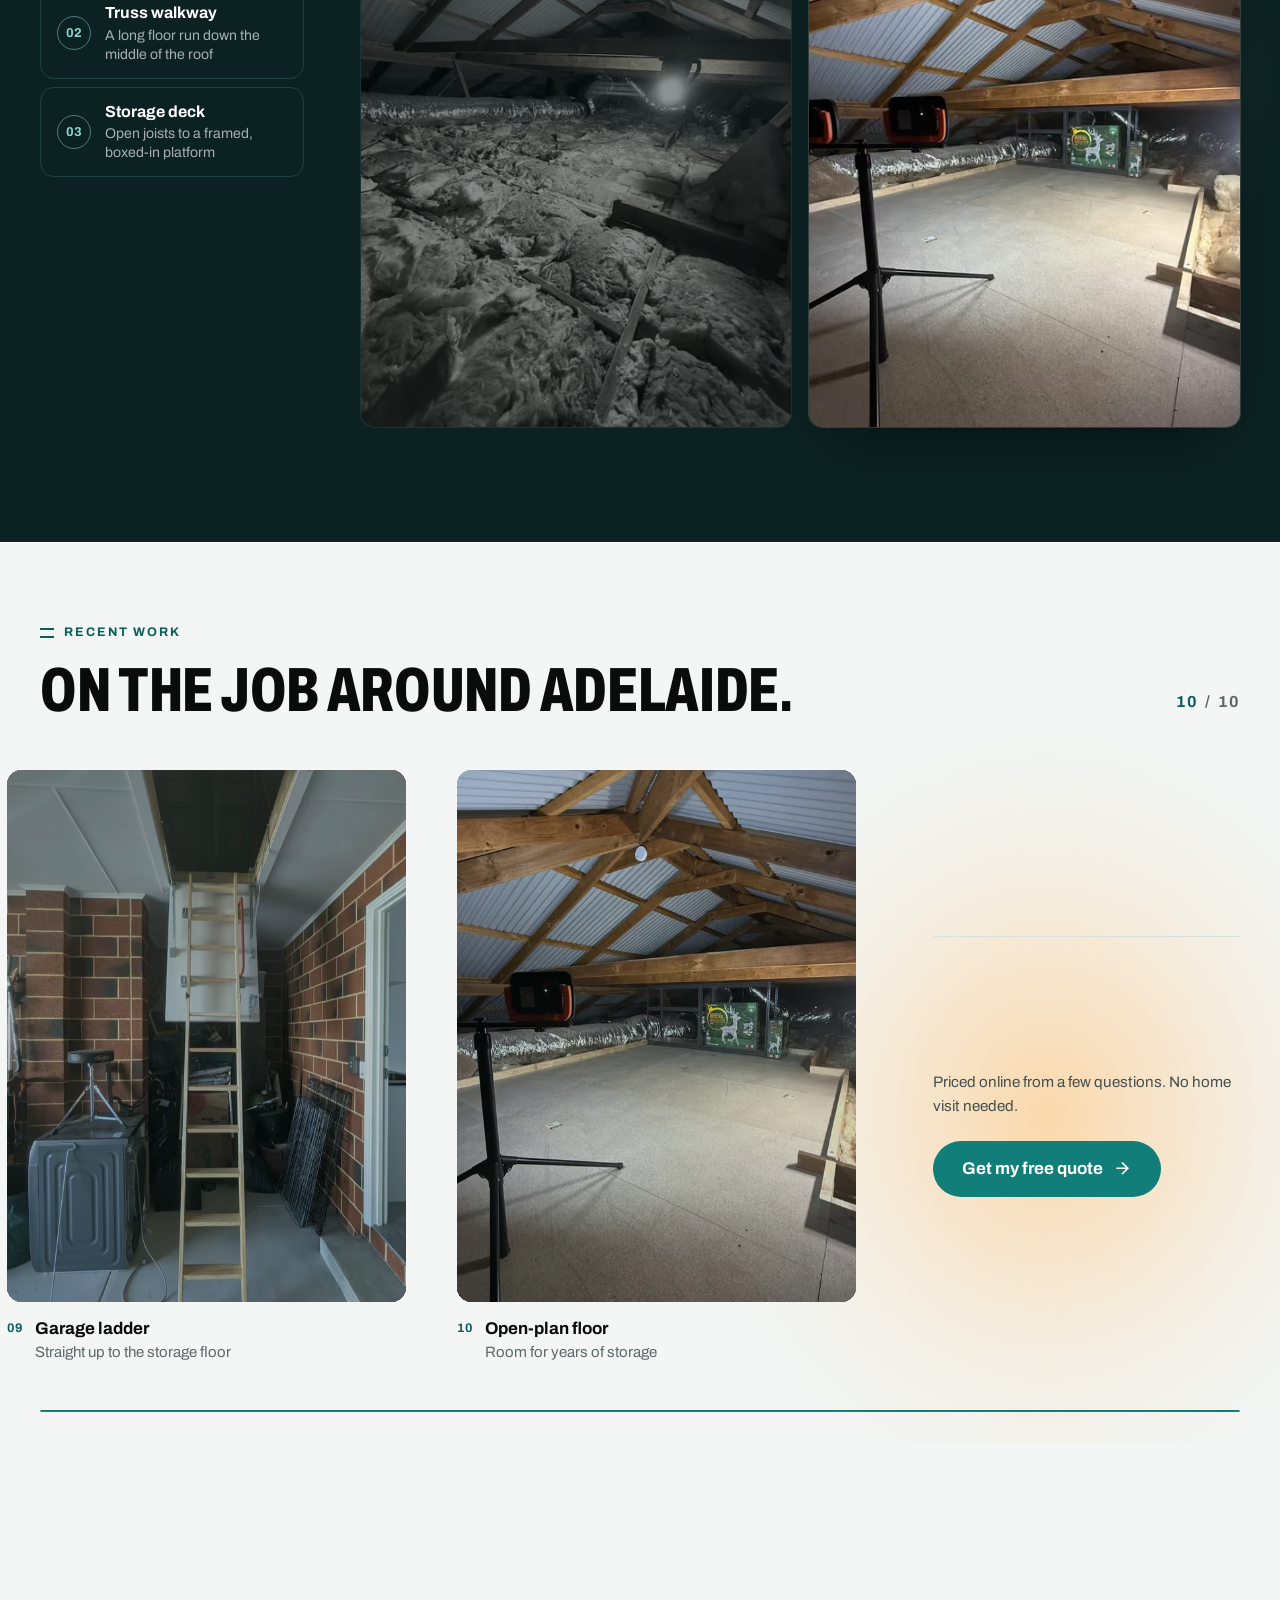
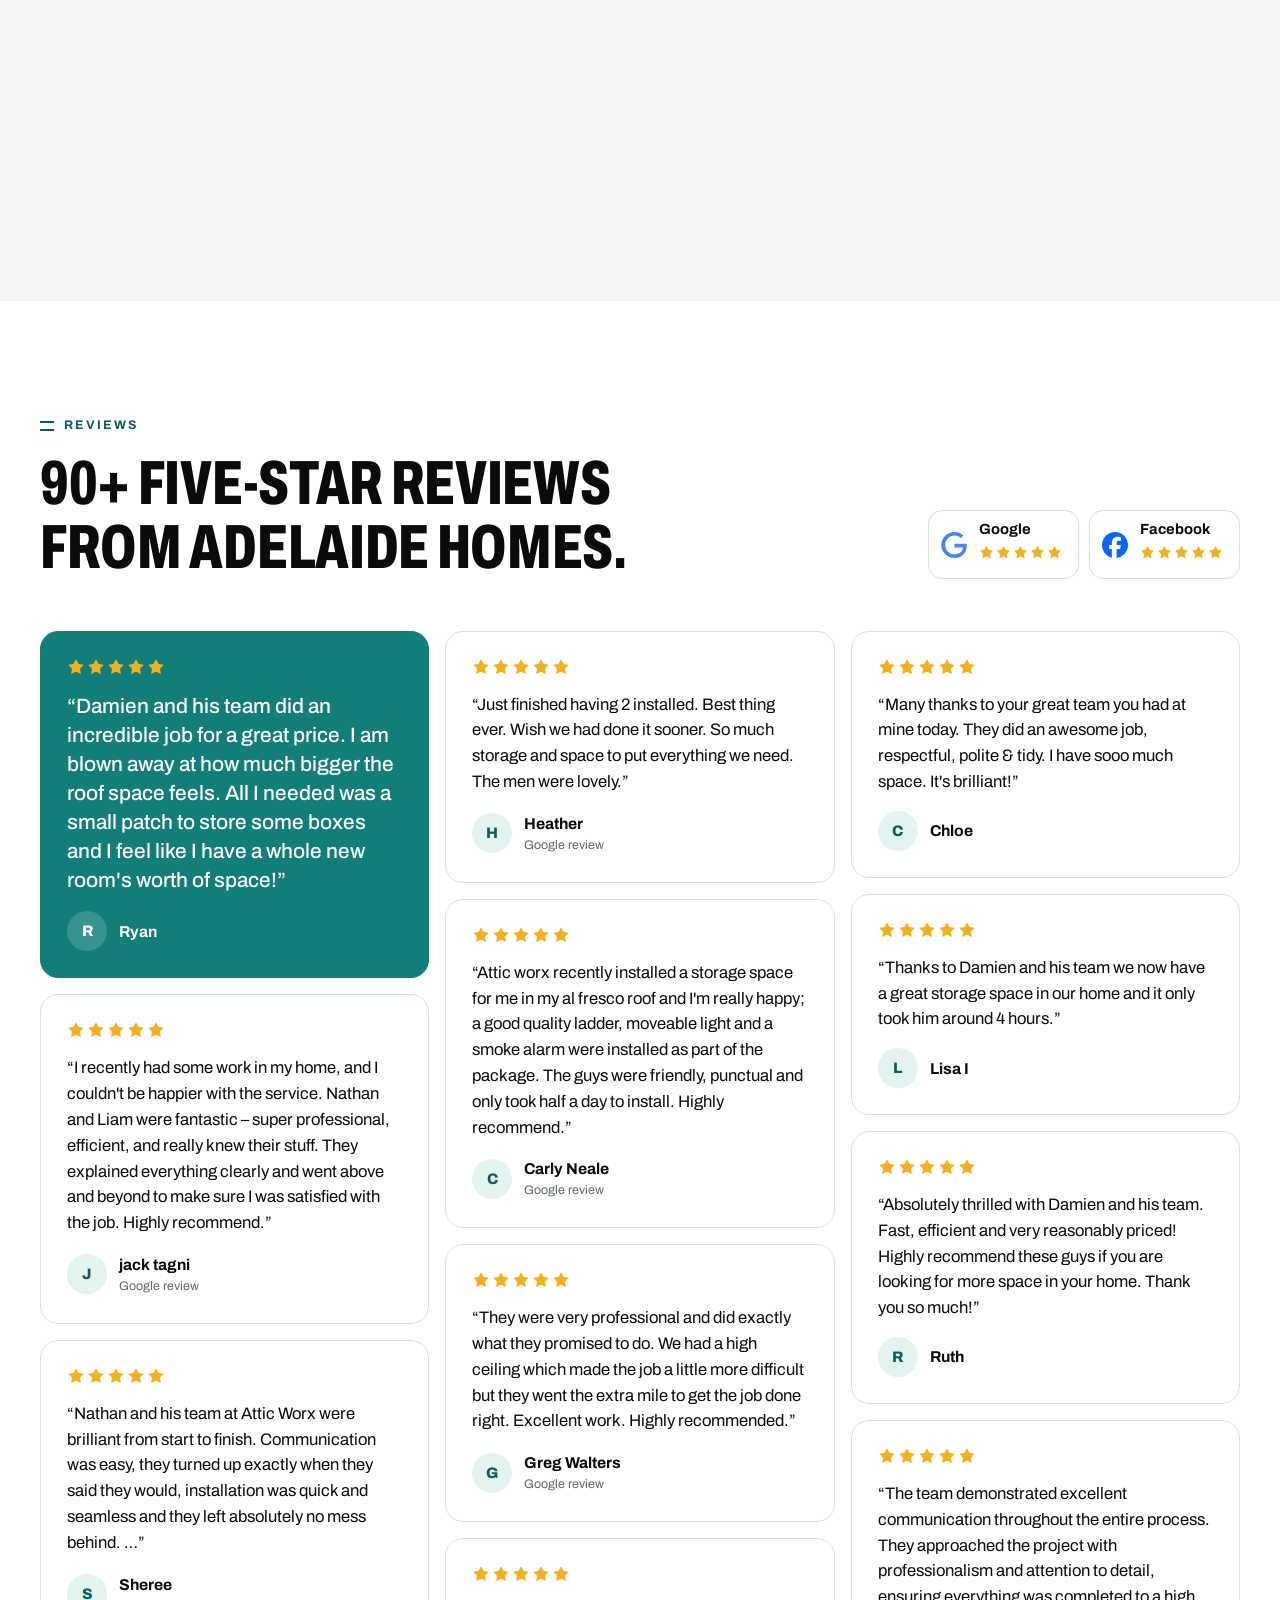
==== commit 3636789c: "SolarKing promo: the client's edited cuts, square on wider screens, 9:16 on phones Replaces the 24-s" ====
--- a/index.html
+++ b/index.html
@@ -405,27 +405,24 @@
         </article>
       </div>
 
-      <!-- Solar fan promo: 14 seconds of the installer on a roof, with sound, played only on request (built by
-           scripts/promo/build.sh). It is 1080x1080, so it lands about pixel for pixel at 540px on desktop and
-           full width on phones, and the burnt-in captions stay crisp; #promo-desc describes it for screen
-           readers. The poster is a lazy <picture> under the video (transparent until it plays) and is the
-           video's own first frame, so nothing jumps when it starts; main.js hides the native controls behind a
-           big play button until then. Without JS, the <noscript> copy (with a poster) shows instead. -->
+      <!-- SolarKing promo: the client's own 14-second video (square on wider screens, 9:16 on phones via <source media>), with sound, played only on request. Its captions
+           are burnt in; #promo-desc describes it for screen readers. The poster is a lazy <picture> under the
+           video (transparent until it plays), so it costs nothing at load; main.js hides the native controls
+           behind a big play button until then. Without JS, the <noscript> copy (with a poster) shows instead. -->
       <div class="promo">
         <div class="promo-media">
-          <picture class="promo-poster"><source type="image/avif" srcset="assets/img/promo-solar-fan-480.avif 480w, assets/img/promo-solar-fan-720.avif 720w, assets/img/promo-solar-fan-1080.avif 1080w" sizes="(min-width: 1320px) 540px, (min-width: 761px) 42vw, 100vw"><source type="image/webp" srcset="assets/img/promo-solar-fan-480.webp 480w, assets/img/promo-solar-fan-720.webp 720w, assets/img/promo-solar-fan-1080.webp 1080w" sizes="(min-width: 1320px) 540px, (min-width: 761px) 42vw, 100vw"><img src="assets/img/promo-solar-fan-800.jpg" width="800" height="800" alt="" loading="lazy" decoding="async"></picture>
-          <video class="promo-video" controls preload="none" playsinline width="1080" height="1080" aria-label="Solar roof fans: a 14-second video with sound" aria-describedby="promo-desc" data-promo>
-            <source src="assets/video/promo-solar-fan.webm" type='video/webm; codecs="av01.0.08M.08, opus"'>
-            <source src="assets/video/promo-solar-fan.mp4" type="video/mp4">
+          <picture class="promo-poster"><source media="(max-width: 760px)" type="image/avif" srcset="assets/img/promo-solarking-tall-480.avif 480w, assets/img/promo-solarking-tall-720.avif 720w" sizes="100vw"><source media="(max-width: 760px)" type="image/webp" srcset="assets/img/promo-solarking-tall-480.webp 480w, assets/img/promo-solarking-tall-720.webp 720w" sizes="100vw"><source media="(max-width: 760px)" srcset="assets/img/promo-solarking-tall-720.jpg"><source type="image/avif" srcset="assets/img/promo-solarking-480.avif 480w, assets/img/promo-solarking-720.avif 720w" sizes="(min-width: 1320px) 540px, 42vw"><source type="image/webp" srcset="assets/img/promo-solarking-480.webp 480w, assets/img/promo-solarking-720.webp 720w" sizes="(min-width: 1320px) 540px, 42vw"><img src="assets/img/promo-solarking-720.jpg" width="720" height="720" alt="" loading="lazy" decoding="async"></picture>
+          <video class="promo-video" controls preload="none" playsinline width="720" height="720" aria-label="SolarKing solar fans: a 14-second video with sound" aria-describedby="promo-desc" data-promo>
+            <source src="assets/video/solarking-tall.mp4" type="video/mp4" media="(max-width: 760px)"><source src="assets/video/solarking.mp4" type="video/mp4">
           </video>
-          <noscript><video class="promo-video" controls preload="none" playsinline width="1080" height="1080" poster="assets/img/promo-solar-fan-800.jpg" aria-label="Solar roof fans: a 14-second video with sound" aria-describedby="promo-desc"><source src="assets/video/promo-solar-fan.webm" type='video/webm; codecs="av01.0.08M.08, opus"'><source src="assets/video/promo-solar-fan.mp4" type="video/mp4"></video></noscript>
+          <noscript><video class="promo-video" controls preload="none" playsinline width="720" height="720" poster="assets/img/promo-solarking-720.jpg" aria-label="SolarKing solar fans: a 14-second video with sound" aria-describedby="promo-desc"><source src="assets/video/solarking-tall.mp4" type="video/mp4" media="(max-width: 760px)"><source src="assets/video/solarking.mp4" type="video/mp4"></video></noscript>
           <button class="promo-play" type="button" data-promo-play hidden><span class="promo-play-icon" aria-hidden="true"></span>Play with sound</button>
         </div>
         <div class="promo-copy">
           <p class="eyebrow">SolarKing solar vents</p>
           <h3 class="display" data-split>Heat out of the roof, on solar power.</h3>
           <p>A short look at the SolarKing solar vents we fit. They push trapped heat out of your roof space and move 30× more airflow than a whirlybird.</p>
-          <p class="sr-only" id="promo-desc">Video description: an Attic Worx installer stands on a steel roof in an Adelaide street and speaks to camera: "Adelaide homeowners, are you ready for summer? Our solar fan helps draw the hot air out of your roof space, with this brushless fan drawing 2,000 cubic metres of air out per hour. If you want a quote or an installation, message us today." His words appear as captions. While he talks, two shots show a solar roof fan, a round fan housing with a solar panel on top, on steel roofs, then the figure: up to 2,000 cubic metres of air out per hour, the manufacturer's rated airflow. Then "Free quotes" and "Supplied and installed". It ends on the Attic Worx logo, "Beat the heat this summer", "Get your free quote" and the phone number, 0485 065 143.</p>
+          <p class="sr-only" id="promo-desc">Video description: a man in an Attic Worx shirt speaks to camera on a steel roof in an Adelaide street. The on-screen text reads: Adelaide homeowners, are you ready for summer? Our solar fan helps draw, with this brushless fan, up to 2,000 cubic metres of air out per hour (manufacturer's rated airflow). Free quotes, supplied and installed. If you want a quote, message us today. It ends on: Beat the heat this summer. Solar roof fans, supplied and installed across Adelaide. Get your free quote, or call 0485 065 143.</p>
           <a class="text-link" href="#quote" data-service="svc-vent">Price a SolarKing vent <svg class="icon" aria-hidden="true"><use href="#i-arrow"></use></svg></a>
         </div>
       </div>
--- a/assets/css/styles.css
+++ b/assets/css/styles.css
@@ -730,7 +730,7 @@
   .svc-vent { min-height: 0; }
 }
 
-/* ---------- Videos: the ladder card's loop, the solar fan promo, the pause buttons ----------
+/* ---------- Videos: the ladder card's loop, the SolarKing promo, the pause buttons ----------
    main.js (the "Videos" block) gives a looping video its source as it nears the screen, plays it only while
    it is on screen, and fades it in over its poster (the clip's own frame, so nothing jumps). Never with
    reduced motion or Save-Data: the poster stays. */
@@ -771,7 +771,7 @@
 }
 .svc-toggle { position: absolute; top: 16px; right: 16px; z-index: 2; }
 
-/* The solar fan promo: played only on request, with sound */
+/* The SolarKing promo: the client's own video, played only on request, with sound */
 .promo {
   display: grid; grid-template-columns: minmax(0, 5fr) minmax(0, 6fr); align-items: center;
   gap: clamp(24px, 4vw, 56px);
@@ -782,7 +782,7 @@
 .promo-poster, .promo-poster img { position: absolute; inset: 0; width: 100%; height: 100%; object-fit: cover; }
 .promo-video { position: relative; display: block; width: 100%; height: 100%; object-fit: cover; }
 .promo-play {
-  position: absolute; left: 50%; top: 84%; translate: -50% -50%; white-space: nowrap; /* over his shirt, clear of the headline and his face */
+  position: absolute; left: 50%; top: 86%; translate: -50% -50%; white-space: nowrap; /* low over the roof, clear of the opening title and the face */
   display: inline-flex; align-items: center; gap: 12px;
   padding: 10px 22px 10px 10px; border: 0; border-radius: 999px; cursor: pointer;
   background: var(--white); color: var(--ink); font: inherit; font-weight: 700; font-size: 1rem;
@@ -804,6 +804,7 @@
 .promo-copy .text-link { color: var(--mint); }
 @media (max-width: 760px) {
   .promo { grid-template-columns: minmax(0, 1fr); }
+  .promo-media { aspect-ratio: 9 / 16; max-height: 82svh; margin-inline: auto; width: 100%; max-width: calc(82svh * 9 / 16); }
   .promo-copy { padding: 4px 6px 10px; }
 }
 
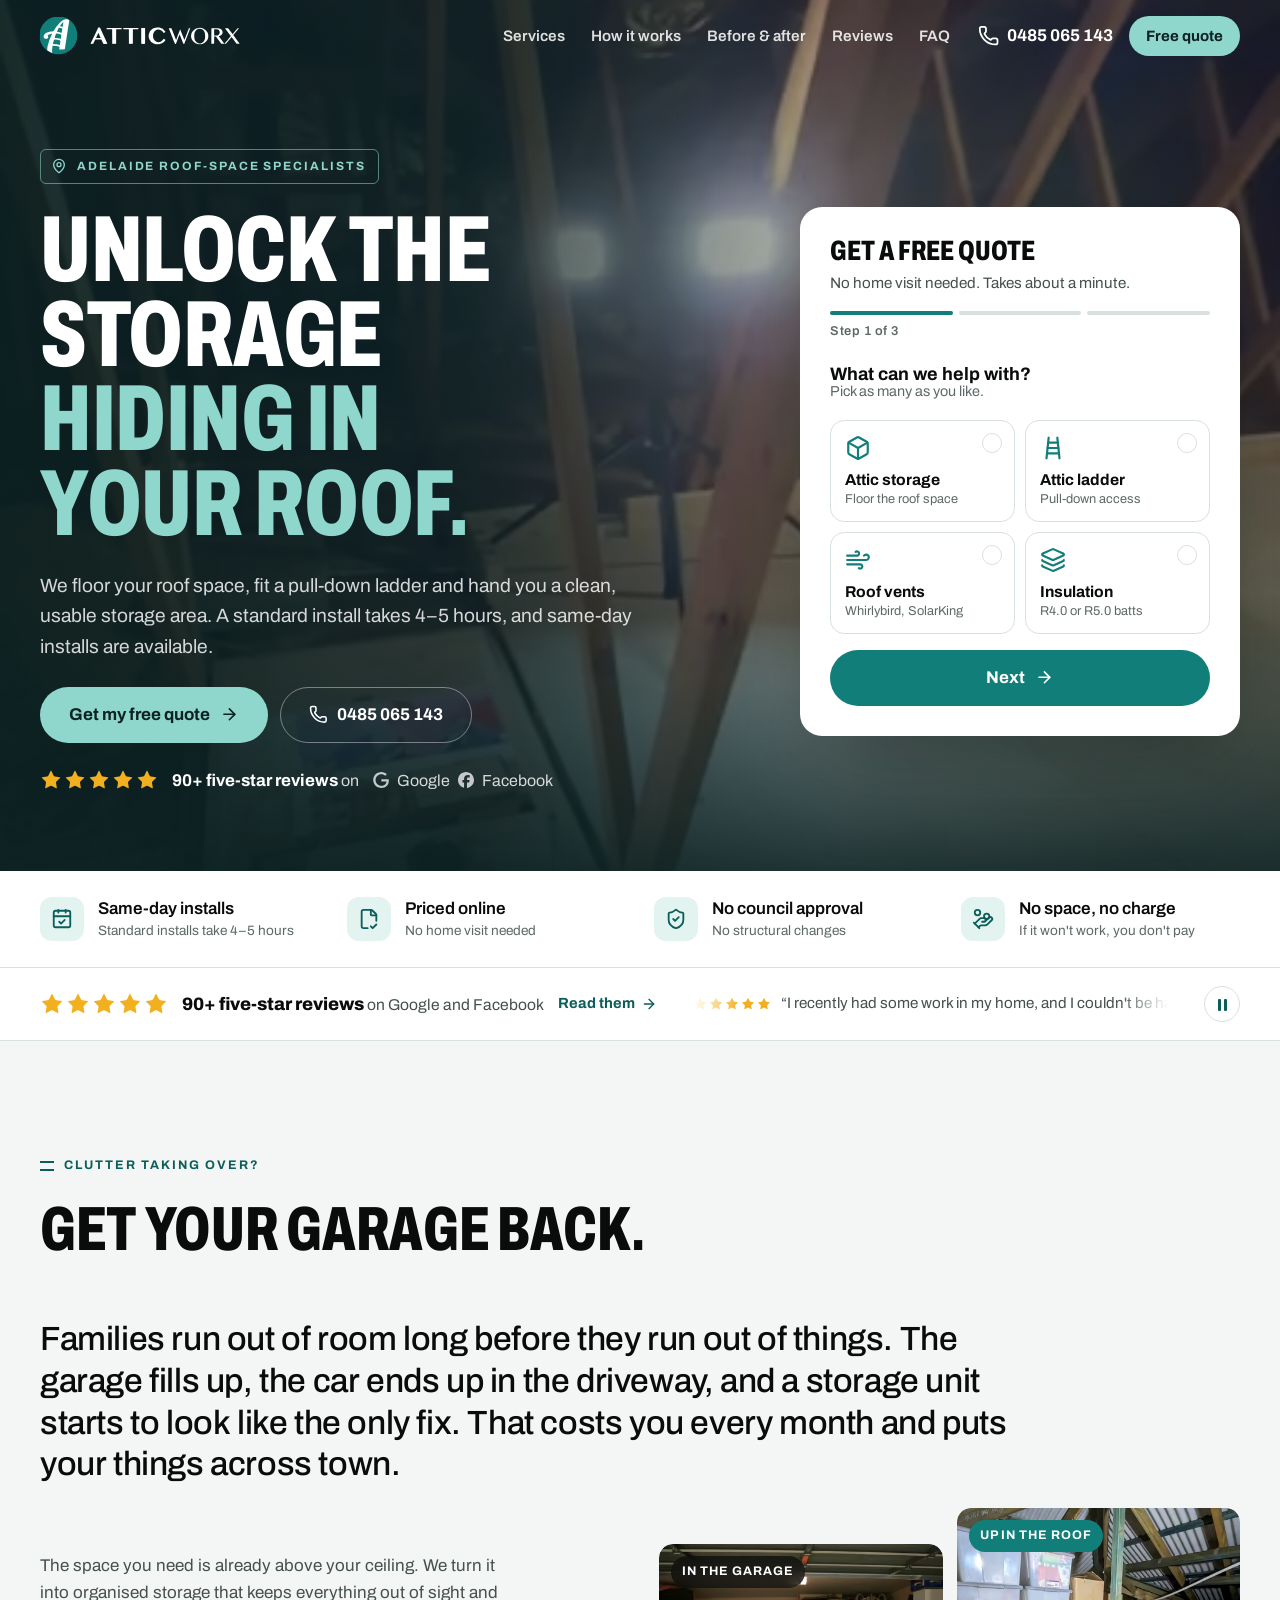
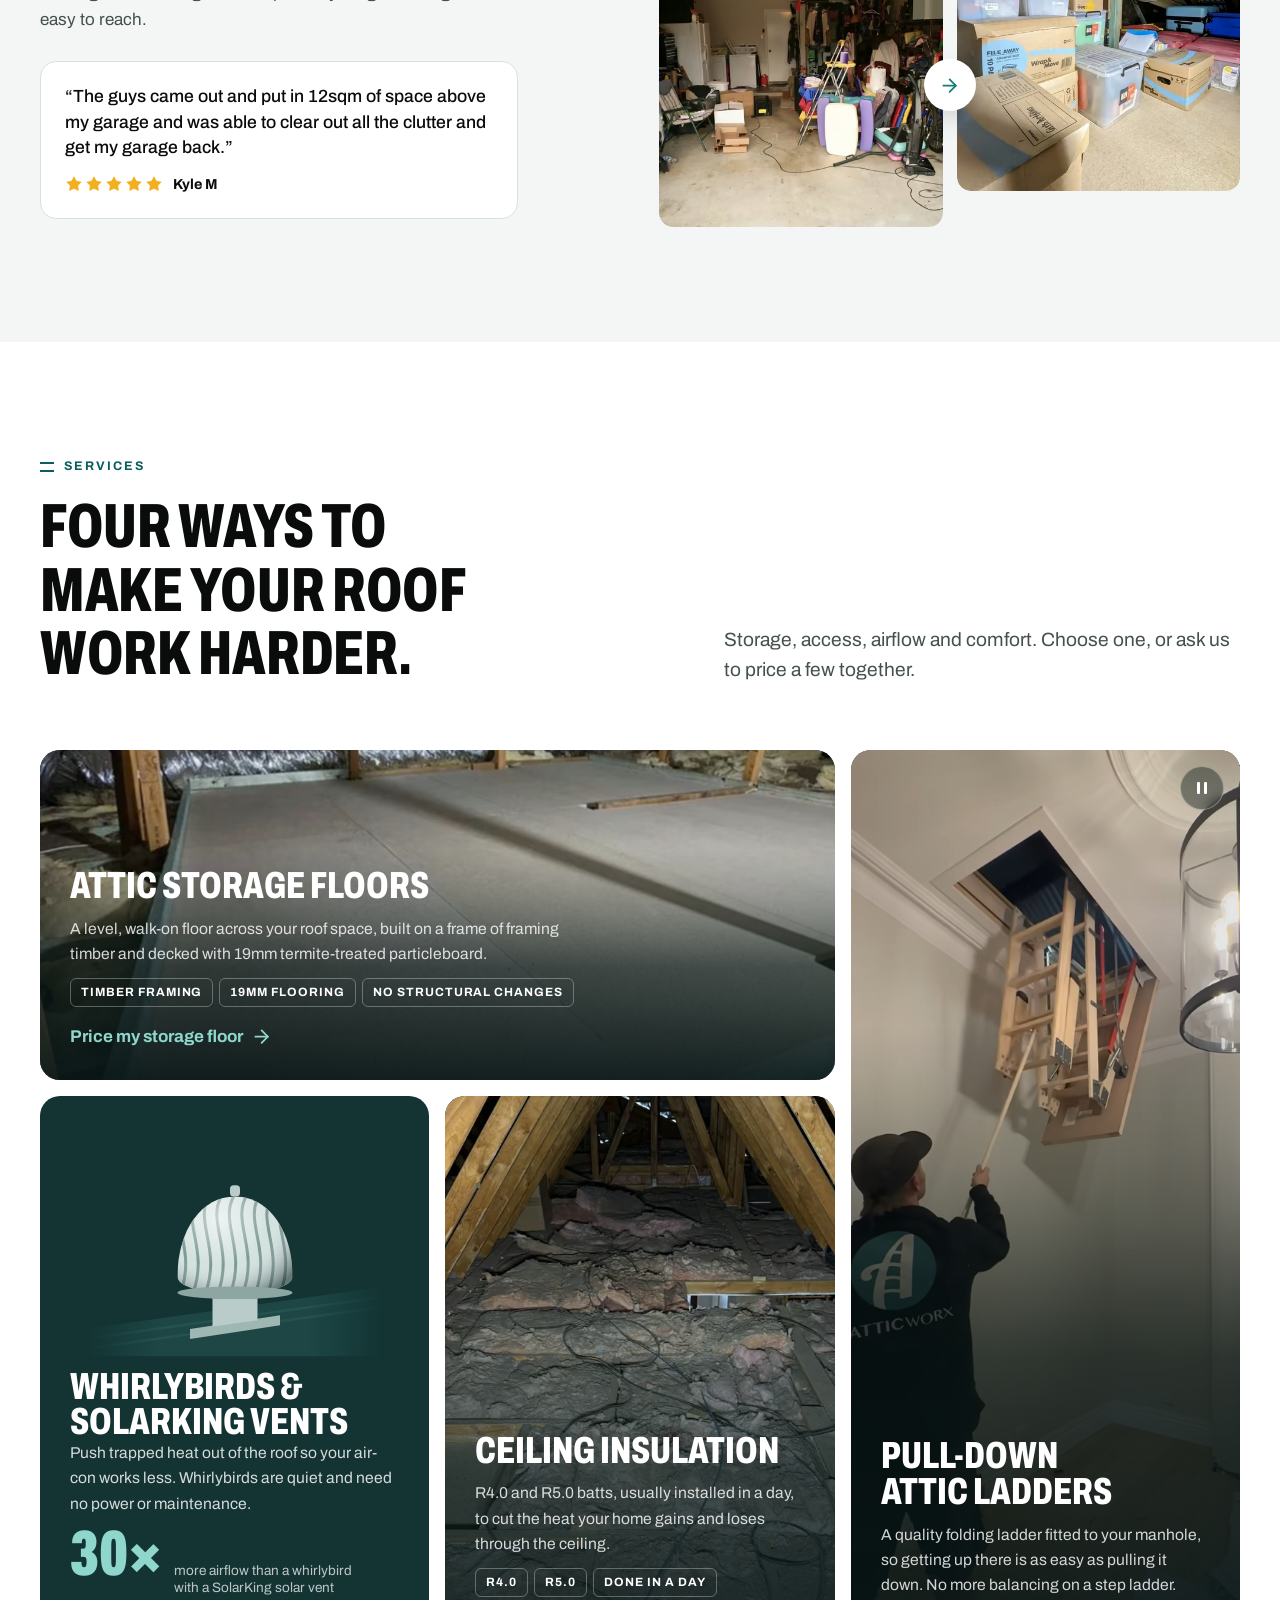
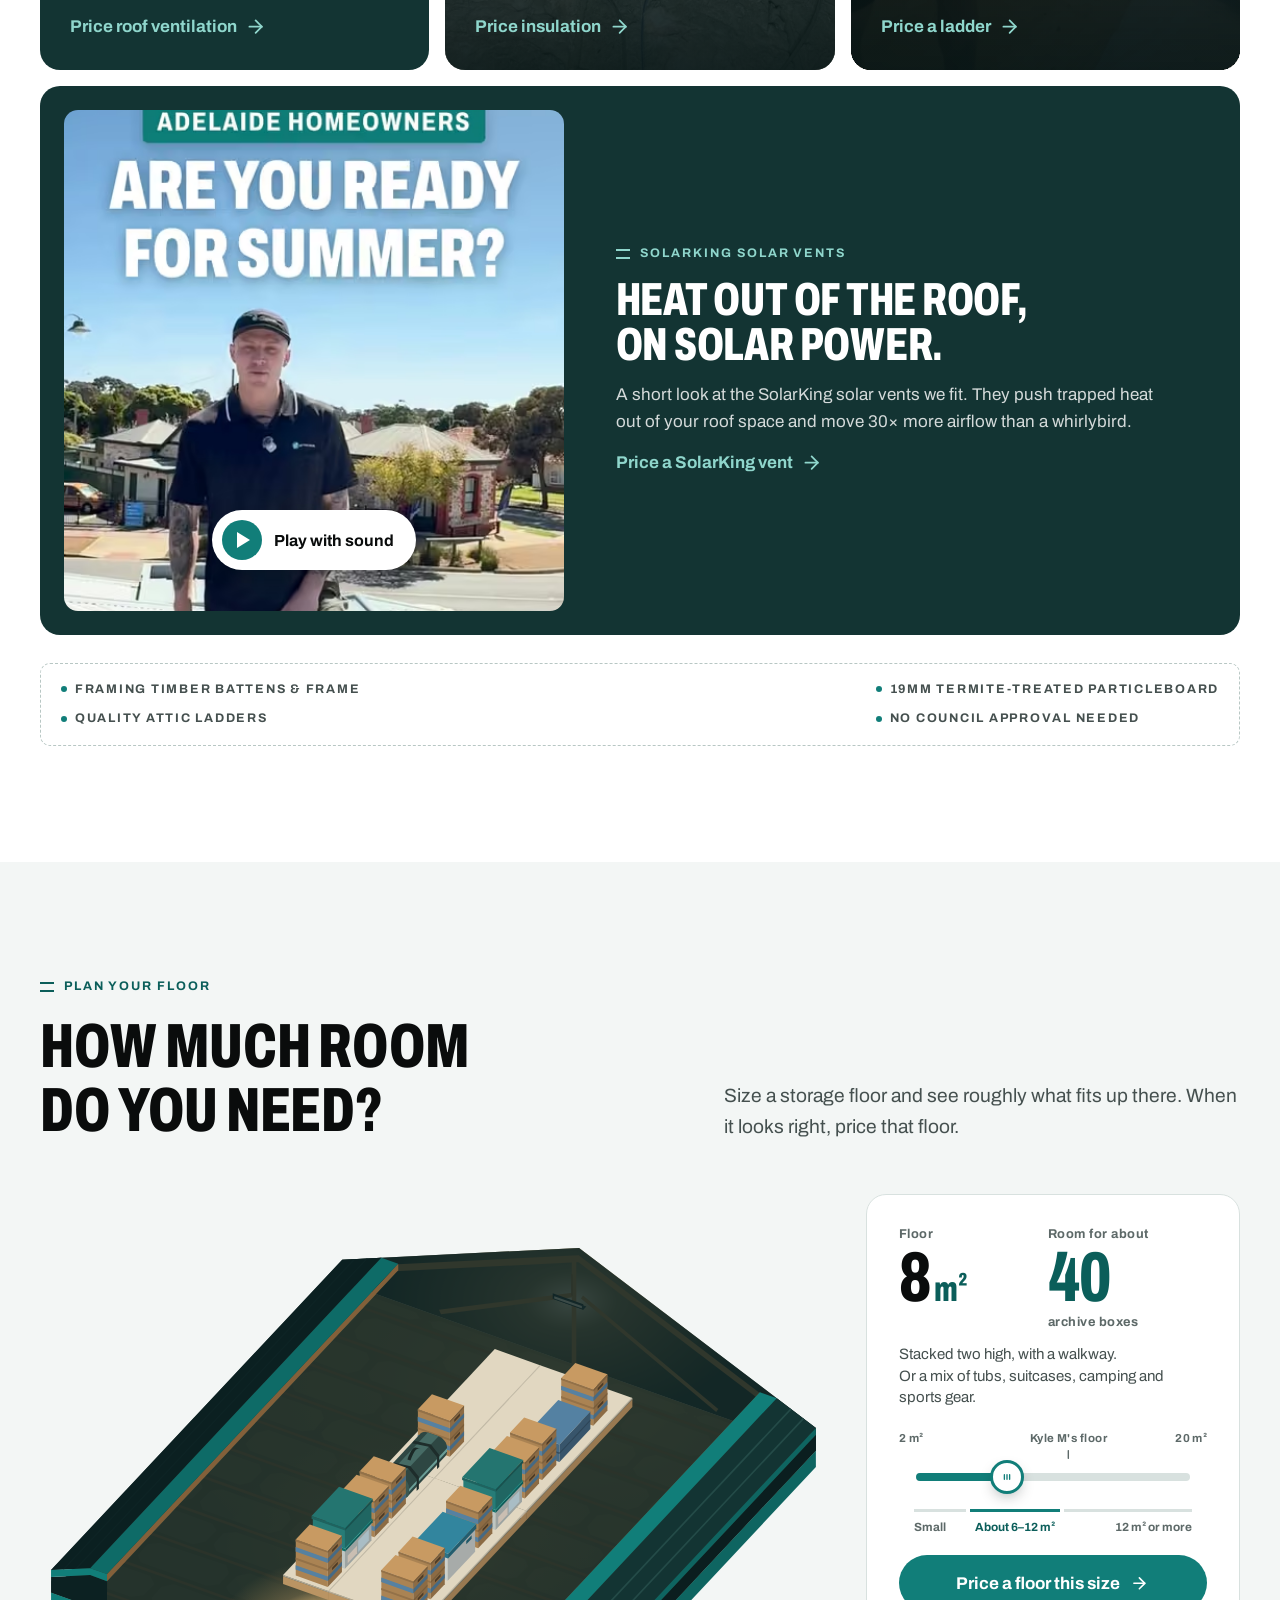
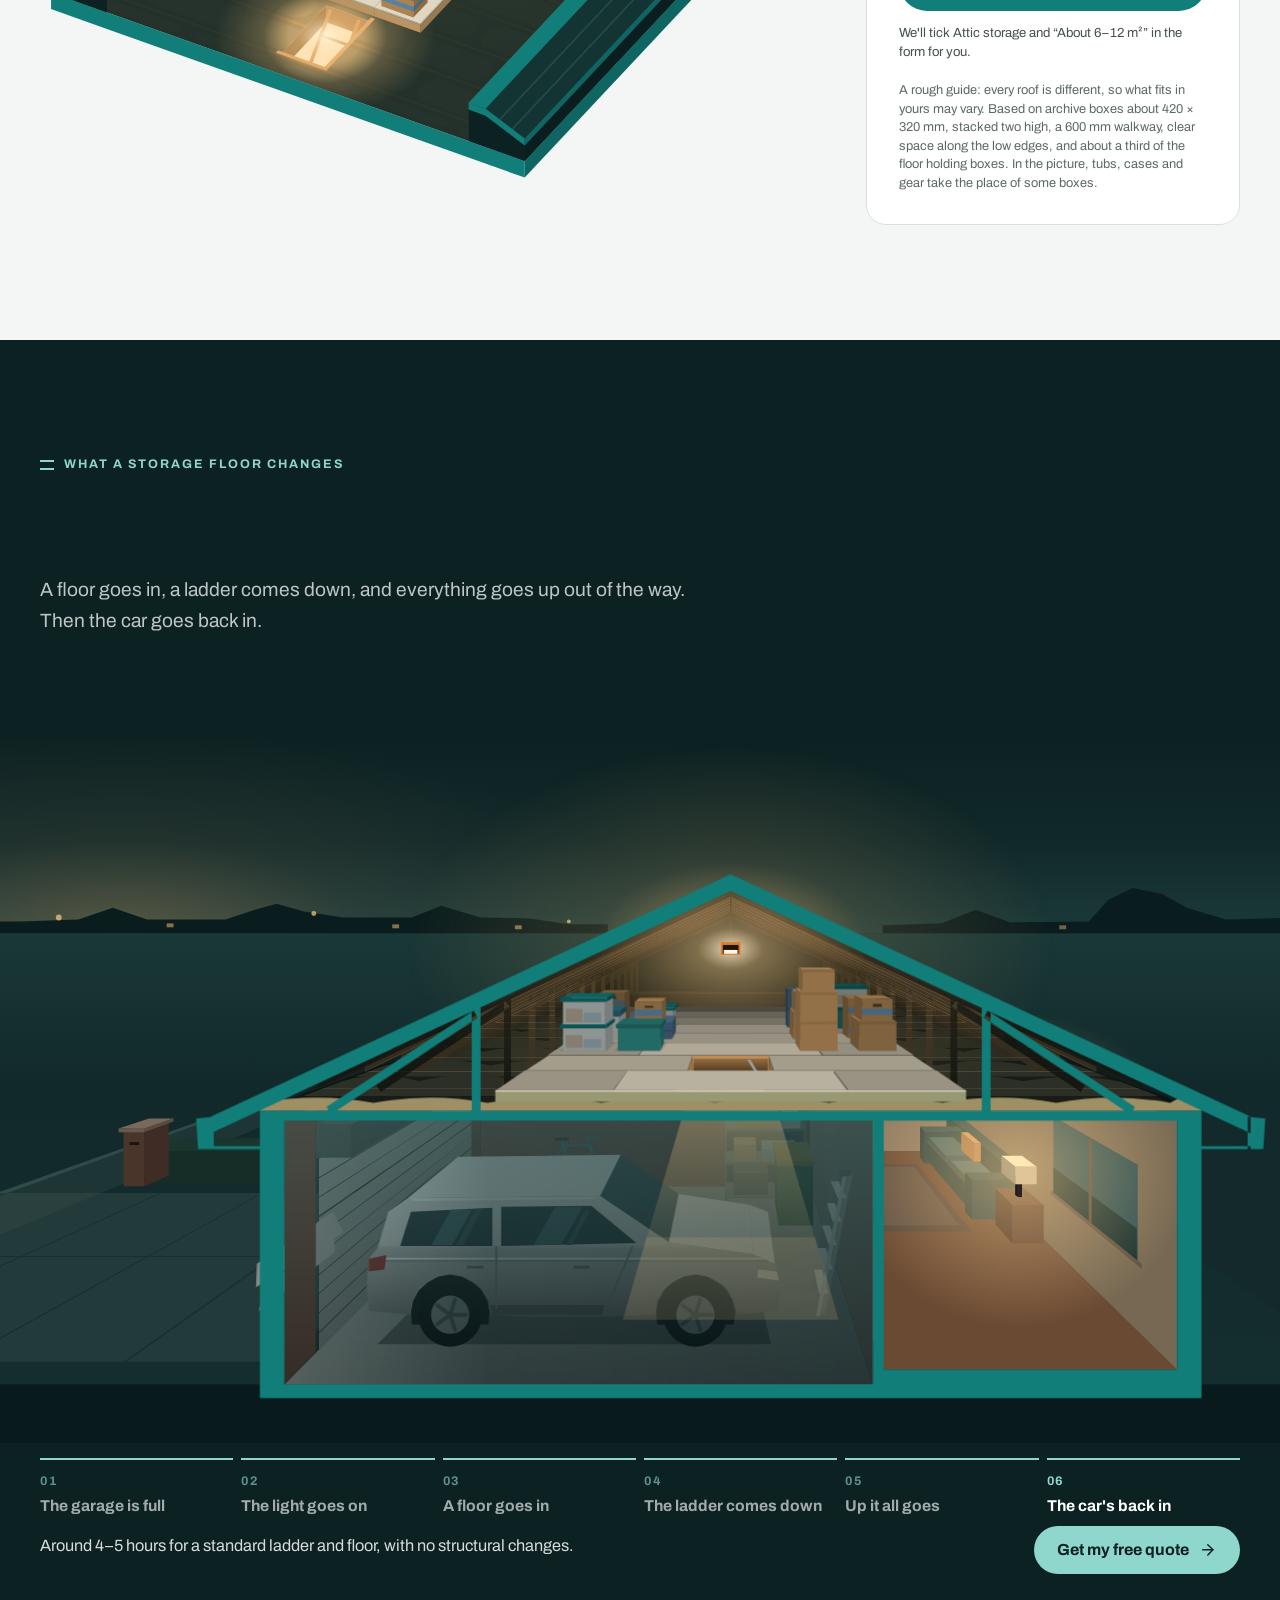
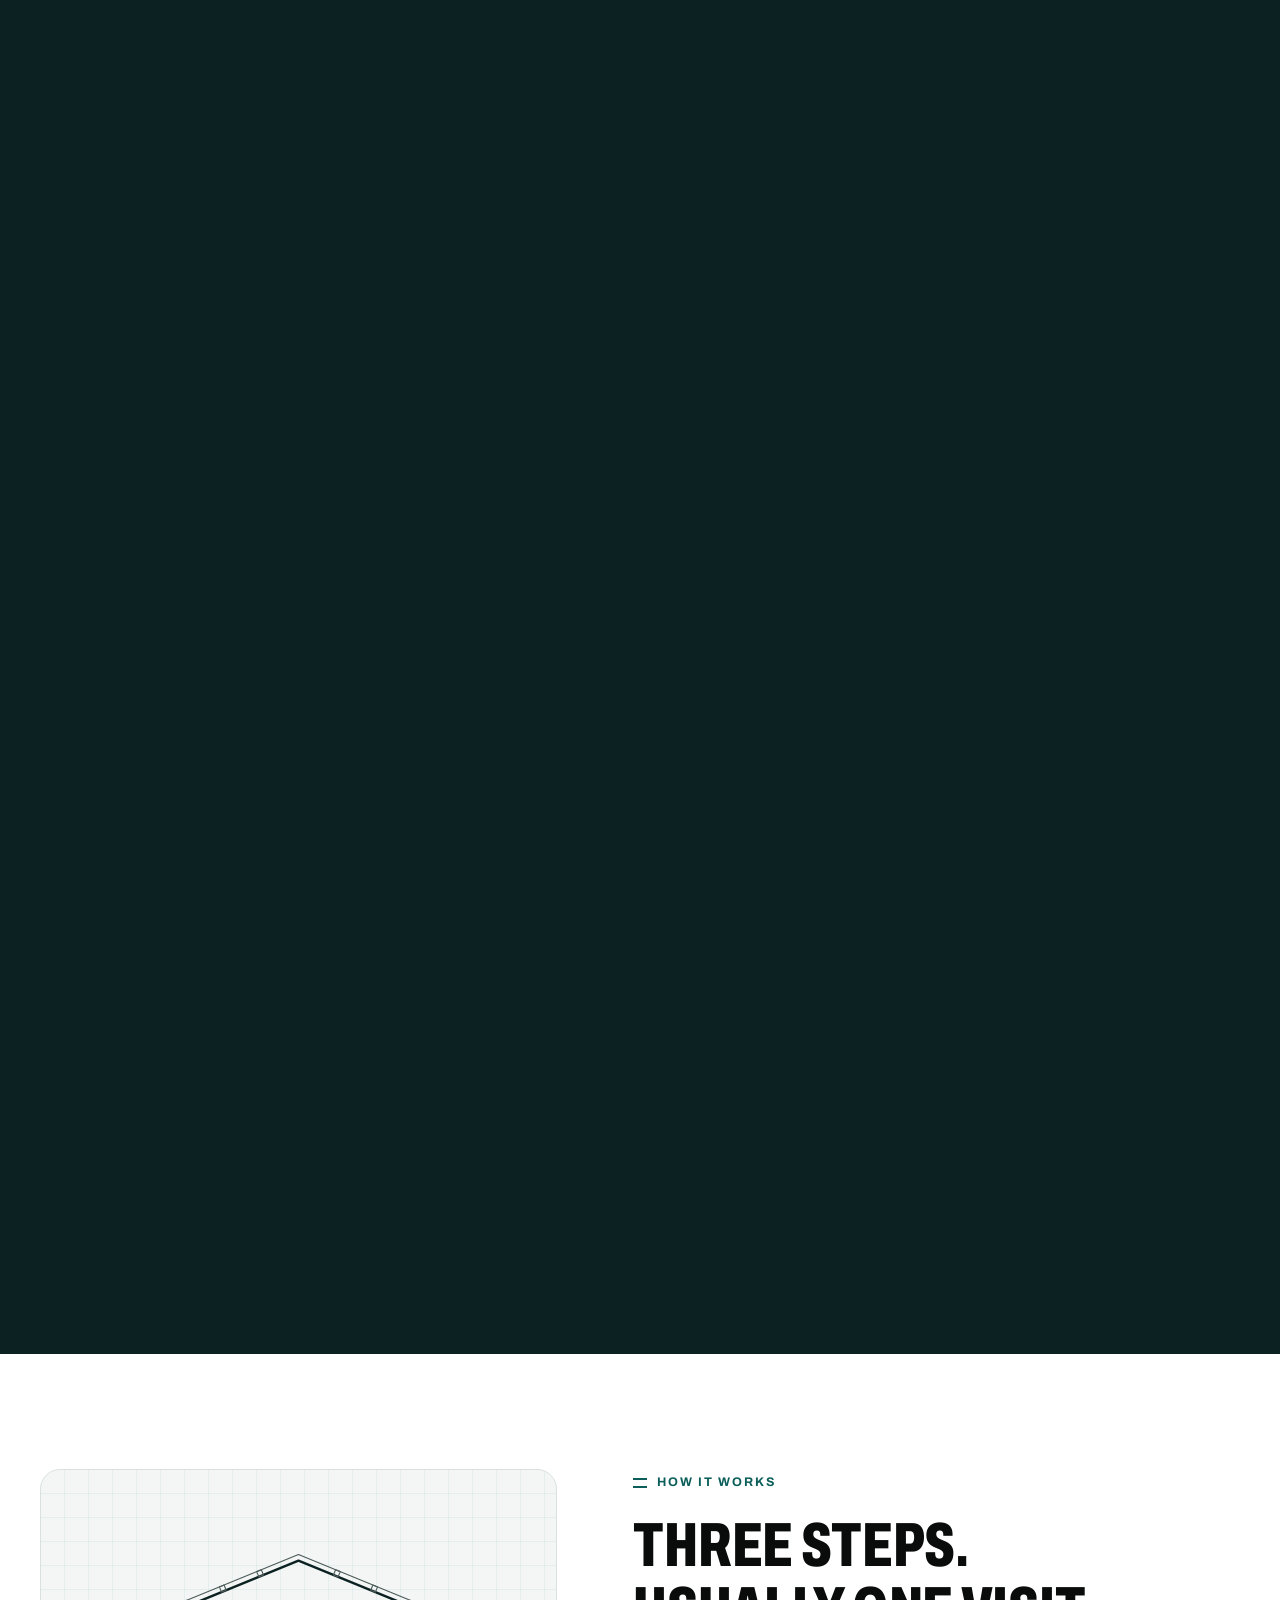
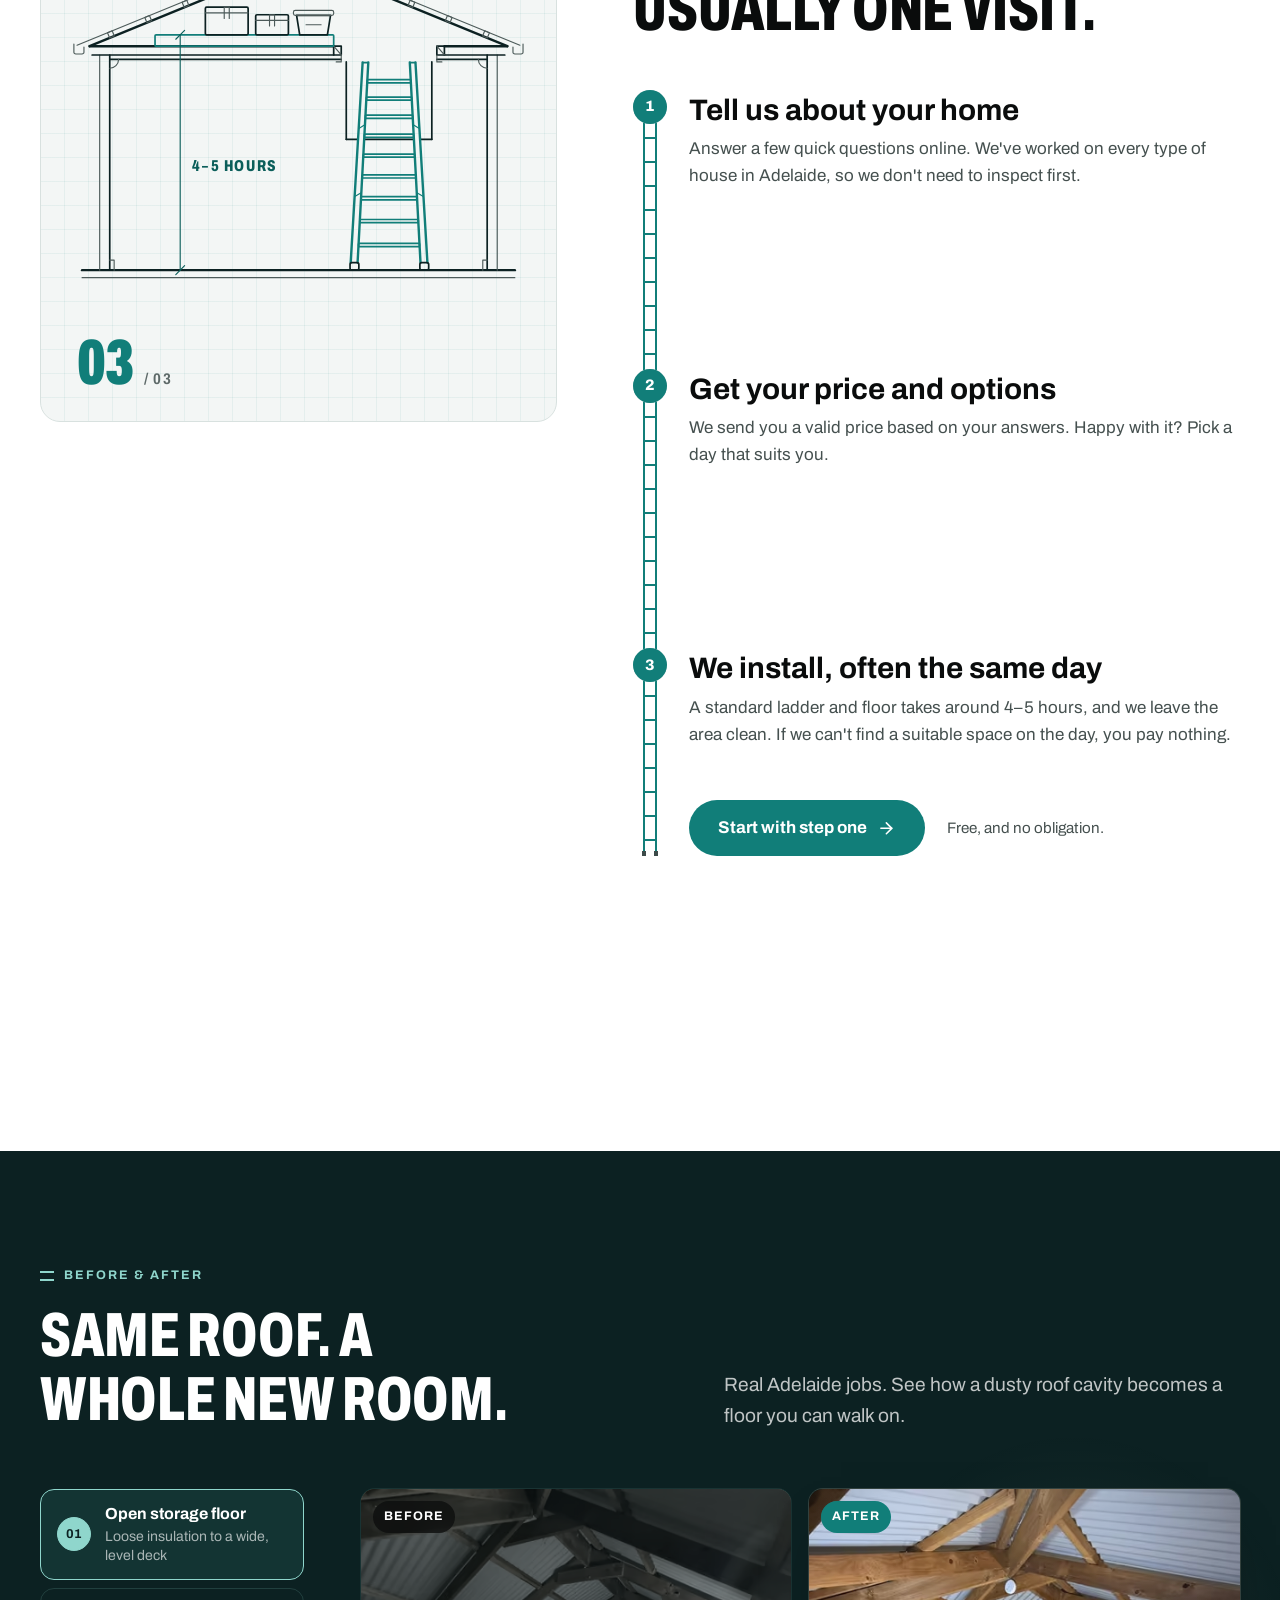
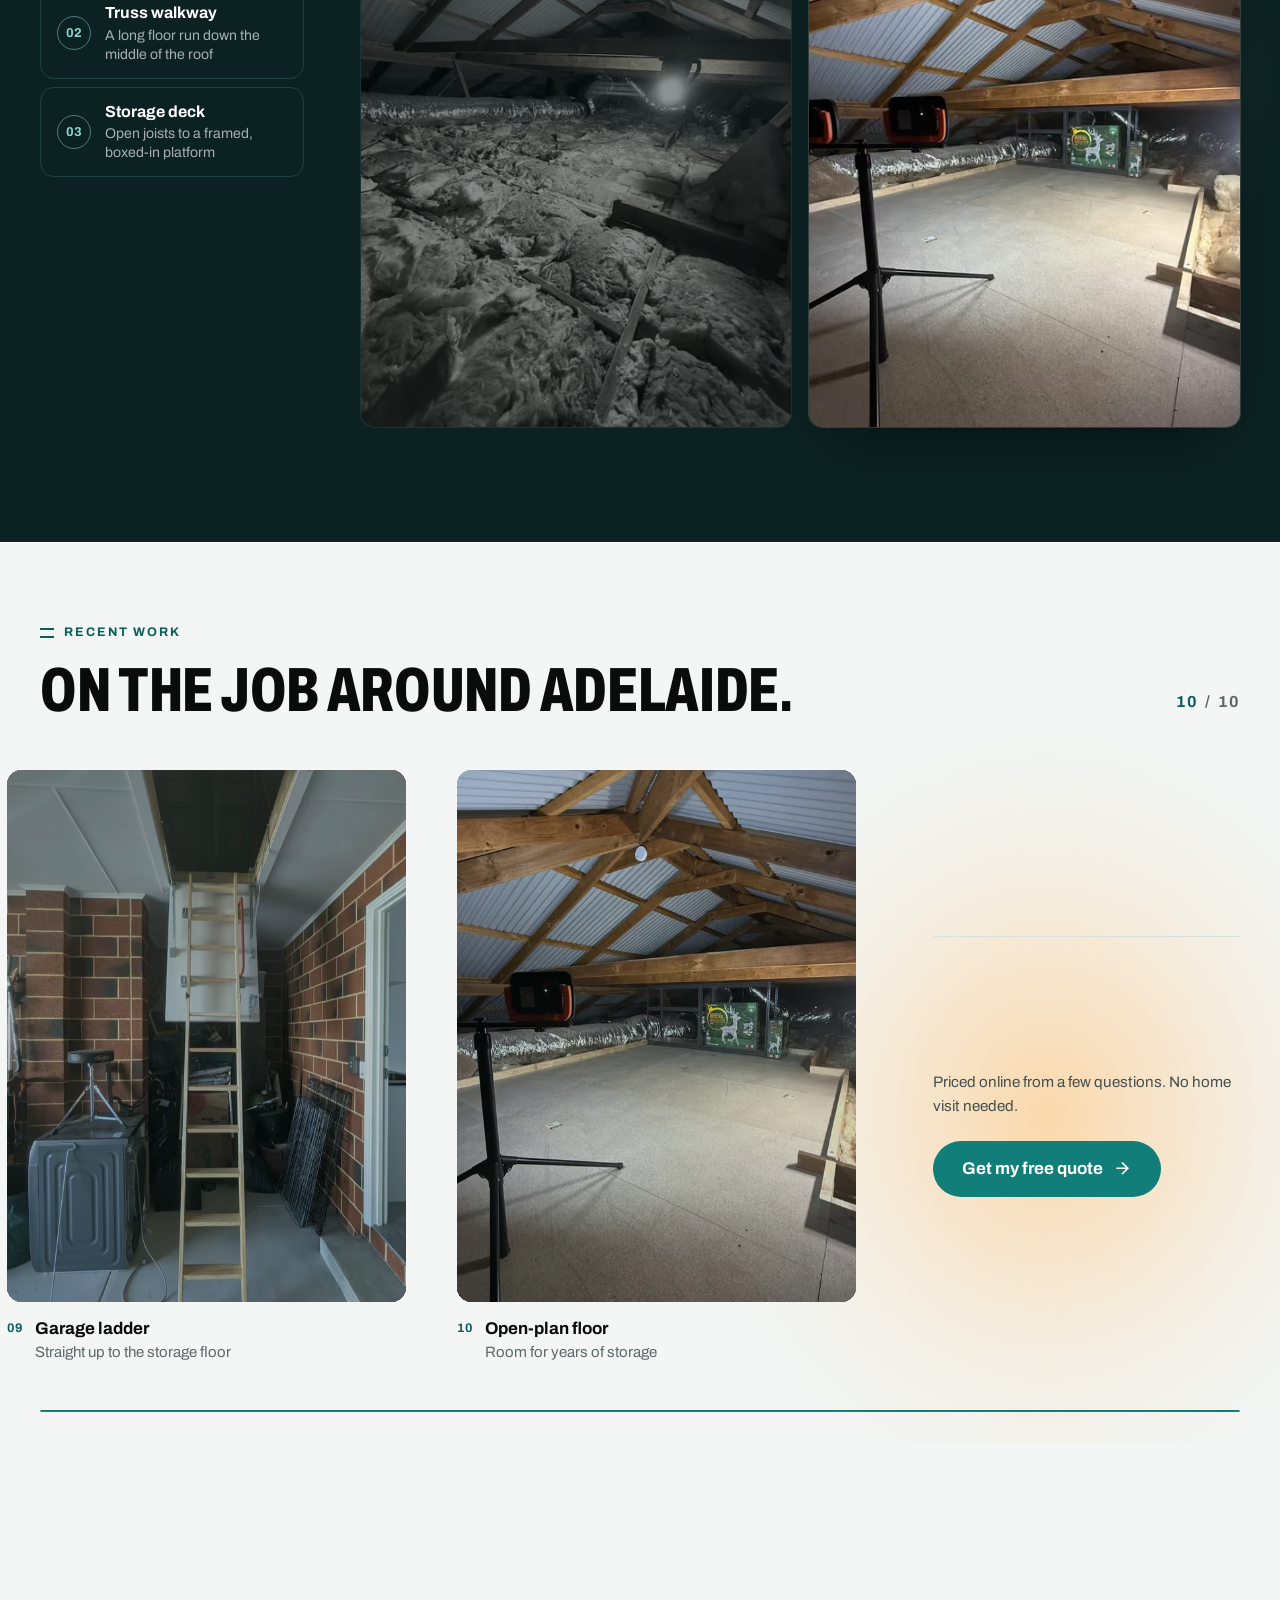
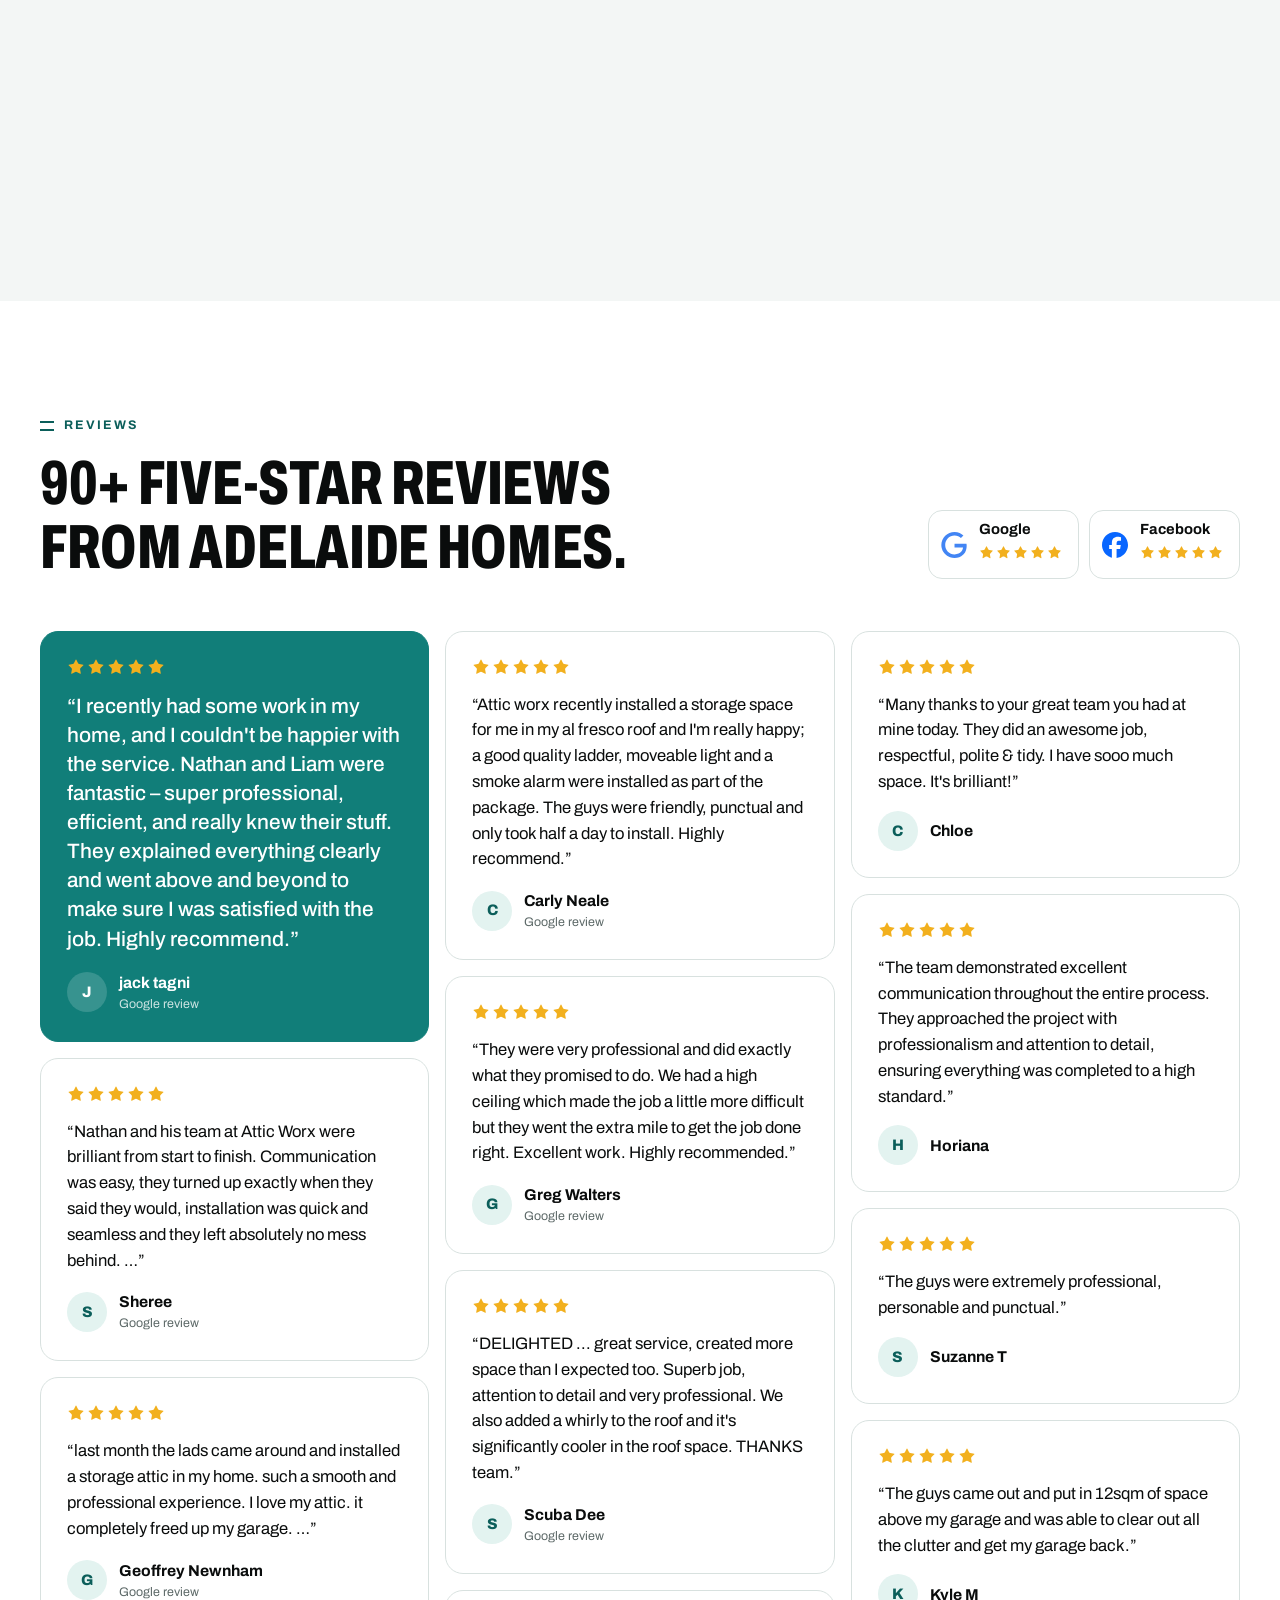
==== commit dee2b5f3: "Reviews: drop the three older quotes naming Damien; feature Jack's review The owner asked for Damien" ====
--- a/index.html
+++ b/index.html
@@ -1090,11 +1090,6 @@
       <div class="reviews-grid">
         <figure class="review review-feature" data-reveal>
           <span class="stars" role="img" aria-label="5 out of 5 stars"><svg class="icon icon-fill" aria-hidden="true"><use href="#i-star"></use></svg><svg class="icon icon-fill" aria-hidden="true"><use href="#i-star"></use></svg><svg class="icon icon-fill" aria-hidden="true"><use href="#i-star"></use></svg><svg class="icon icon-fill" aria-hidden="true"><use href="#i-star"></use></svg><svg class="icon icon-fill" aria-hidden="true"><use href="#i-star"></use></svg></span>
-          <blockquote>“Damien and his team did an incredible job for a great price. I am blown away at how much bigger the roof space feels. All I needed was a small patch to store some boxes and I feel like I have a whole new room's worth of space!”</blockquote>
-          <footer><span class="avatar" aria-hidden="true">R</span><strong>Ryan</strong></footer>
-        </figure>
-        <figure class="review" data-reveal>
-          <span class="stars" role="img" aria-label="5 out of 5 stars"><svg class="icon icon-fill" aria-hidden="true"><use href="#i-star"></use></svg><svg class="icon icon-fill" aria-hidden="true"><use href="#i-star"></use></svg><svg class="icon icon-fill" aria-hidden="true"><use href="#i-star"></use></svg><svg class="icon icon-fill" aria-hidden="true"><use href="#i-star"></use></svg><svg class="icon icon-fill" aria-hidden="true"><use href="#i-star"></use></svg></span>
           <blockquote>“I recently had some work in my home, and I couldn't be happier with the service. Nathan and Liam were fantastic – super professional, efficient, and really knew their stuff. They explained everything clearly and went above and beyond to make sure I was satisfied with the job. Highly recommend.”</blockquote>
           <footer><span class="avatar" aria-hidden="true">J</span><span><strong>jack tagni</strong><small class="review-src">Google review</small></span></footer>
         </figure>
@@ -1140,16 +1135,6 @@
         </figure>
         <figure class="review" data-reveal>
           <span class="stars" role="img" aria-label="5 out of 5 stars"><svg class="icon icon-fill" aria-hidden="true"><use href="#i-star"></use></svg><svg class="icon icon-fill" aria-hidden="true"><use href="#i-star"></use></svg><svg class="icon icon-fill" aria-hidden="true"><use href="#i-star"></use></svg><svg class="icon icon-fill" aria-hidden="true"><use href="#i-star"></use></svg><svg class="icon icon-fill" aria-hidden="true"><use href="#i-star"></use></svg></span>
-          <blockquote>“Thanks to Damien and his team we now have a great storage space in our home and it only took him around 4 hours.”</blockquote>
-          <footer><span class="avatar" aria-hidden="true">L</span><strong>Lisa I</strong></footer>
-        </figure>
-        <figure class="review" data-reveal>
-          <span class="stars" role="img" aria-label="5 out of 5 stars"><svg class="icon icon-fill" aria-hidden="true"><use href="#i-star"></use></svg><svg class="icon icon-fill" aria-hidden="true"><use href="#i-star"></use></svg><svg class="icon icon-fill" aria-hidden="true"><use href="#i-star"></use></svg><svg class="icon icon-fill" aria-hidden="true"><use href="#i-star"></use></svg><svg class="icon icon-fill" aria-hidden="true"><use href="#i-star"></use></svg></span>
-          <blockquote>“Absolutely thrilled with Damien and his team. Fast, efficient and very reasonably priced! Highly recommend these guys if you are looking for more space in your home. Thank you so much!”</blockquote>
-          <footer><span class="avatar" aria-hidden="true">R</span><strong>Ruth</strong></footer>
-        </figure>
-        <figure class="review" data-reveal>
-          <span class="stars" role="img" aria-label="5 out of 5 stars"><svg class="icon icon-fill" aria-hidden="true"><use href="#i-star"></use></svg><svg class="icon icon-fill" aria-hidden="true"><use href="#i-star"></use></svg><svg class="icon icon-fill" aria-hidden="true"><use href="#i-star"></use></svg><svg class="icon icon-fill" aria-hidden="true"><use href="#i-star"></use></svg><svg class="icon icon-fill" aria-hidden="true"><use href="#i-star"></use></svg></span>
           <blockquote>“The team demonstrated excellent communication throughout the entire process. They approached the project with professionalism and attention to detail, ensuring everything was completed to a high standard.”</blockquote>
           <footer><span class="avatar" aria-hidden="true">H</span><strong>Horiana</strong></footer>
         </figure>
@@ -1165,7 +1150,7 @@
         </figure>
       </div>
       <details class="reviews-all">
-        <summary class="btn btn-outline-dark btn-lg">Show all 46 reviews</summary>
+        <summary class="btn btn-outline-dark btn-lg">Show all 43 reviews</summary>
         <div class="reviews-grid">
         <figure class="review" data-reveal>
           <span class="stars" role="img" aria-label="5 out of 5 stars"><svg class="icon icon-fill" aria-hidden="true"><use href="#i-star"></use></svg><svg class="icon icon-fill" aria-hidden="true"><use href="#i-star"></use></svg><svg class="icon icon-fill" aria-hidden="true"><use href="#i-star"></use></svg><svg class="icon icon-fill" aria-hidden="true"><use href="#i-star"></use></svg><svg class="icon icon-fill" aria-hidden="true"><use href="#i-star"></use></svg></span>
--- a/assets/css/styles.css
+++ b/assets/css/styles.css
@@ -848,6 +848,7 @@
 .review-feature .avatar { background: rgba(255,255,255,.16); color: var(--white); }
 .reviews-more { margin-top: clamp(20px, 3vw, 32px); }
 .review-src { display: block; font-size: .78rem; color: var(--ink-3); }
+.review-feature .review-src { color: rgba(255, 255, 255, 0.78); }
 /* The rest of the reviews: a native <details>, so it opens with or without JS */
 .reviews-all { margin-top: clamp(8px, 1.5vw, 16px); }
 .reviews-all > summary {
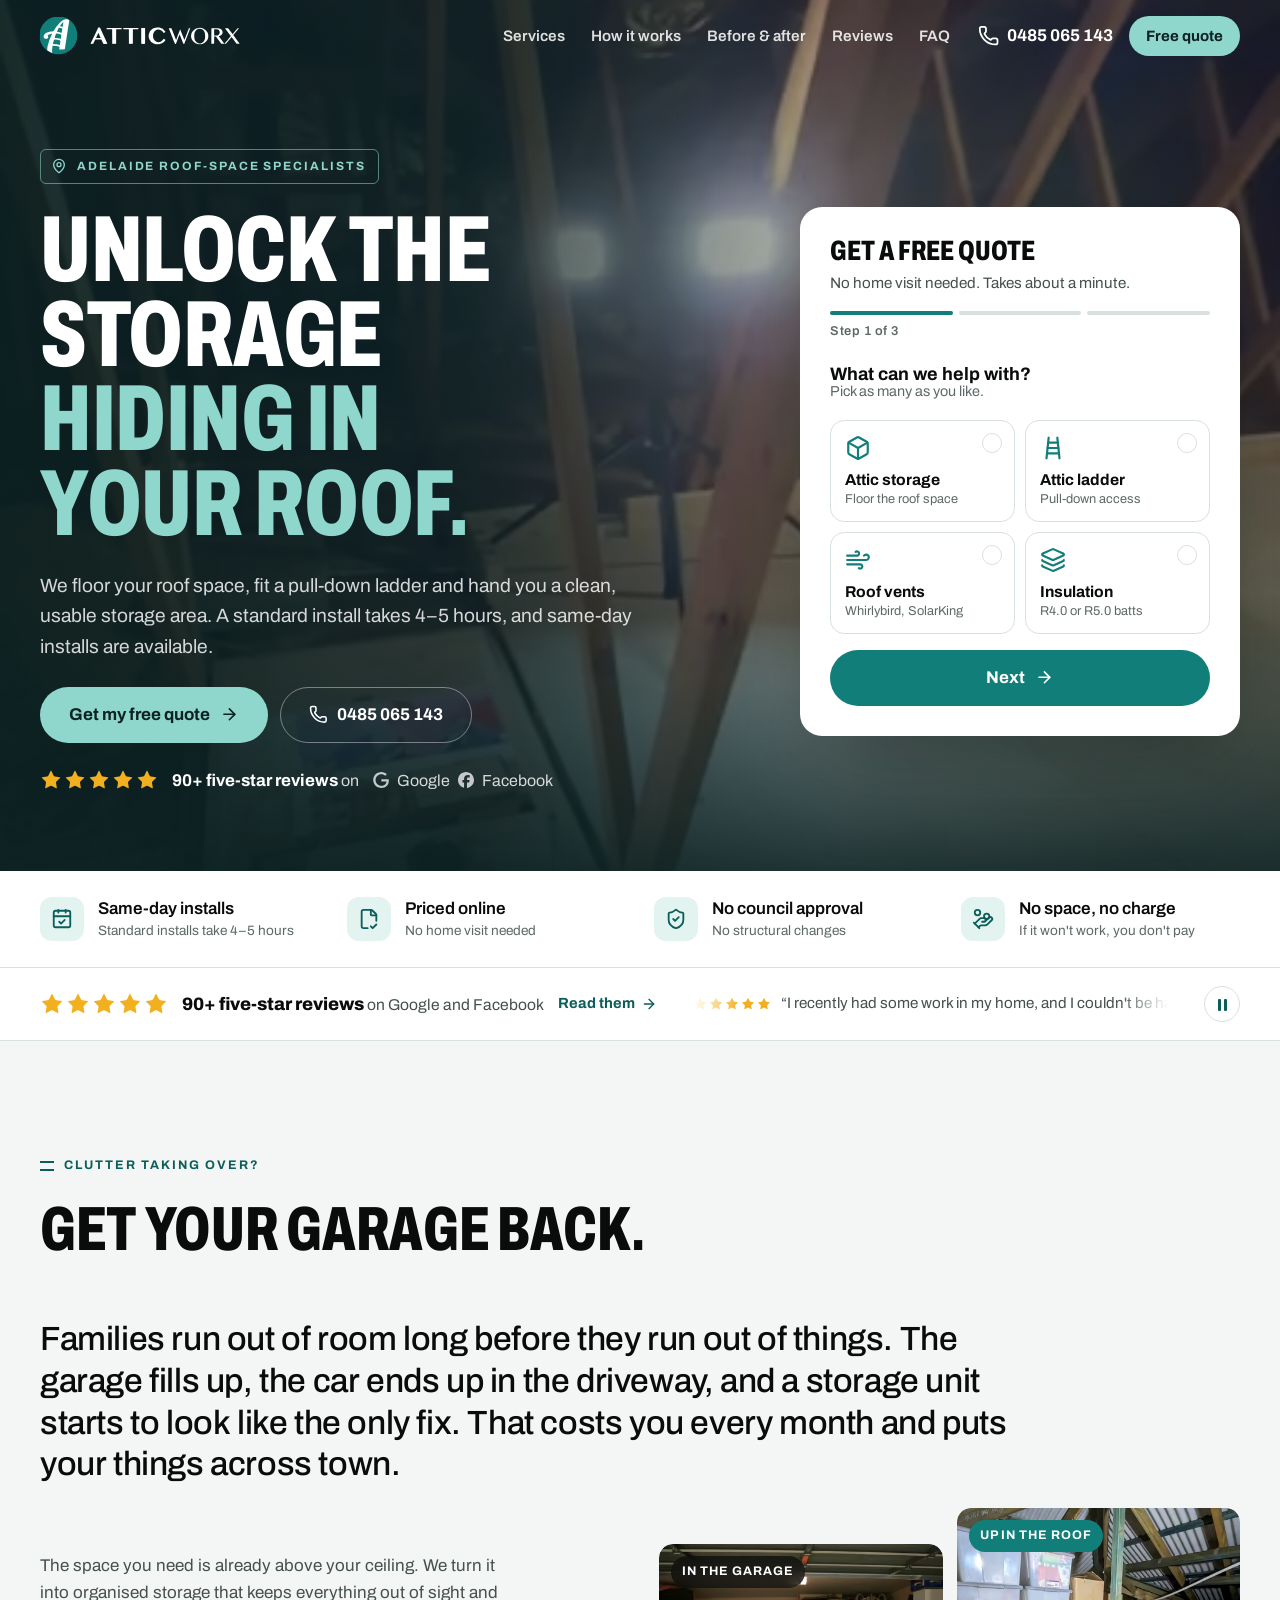
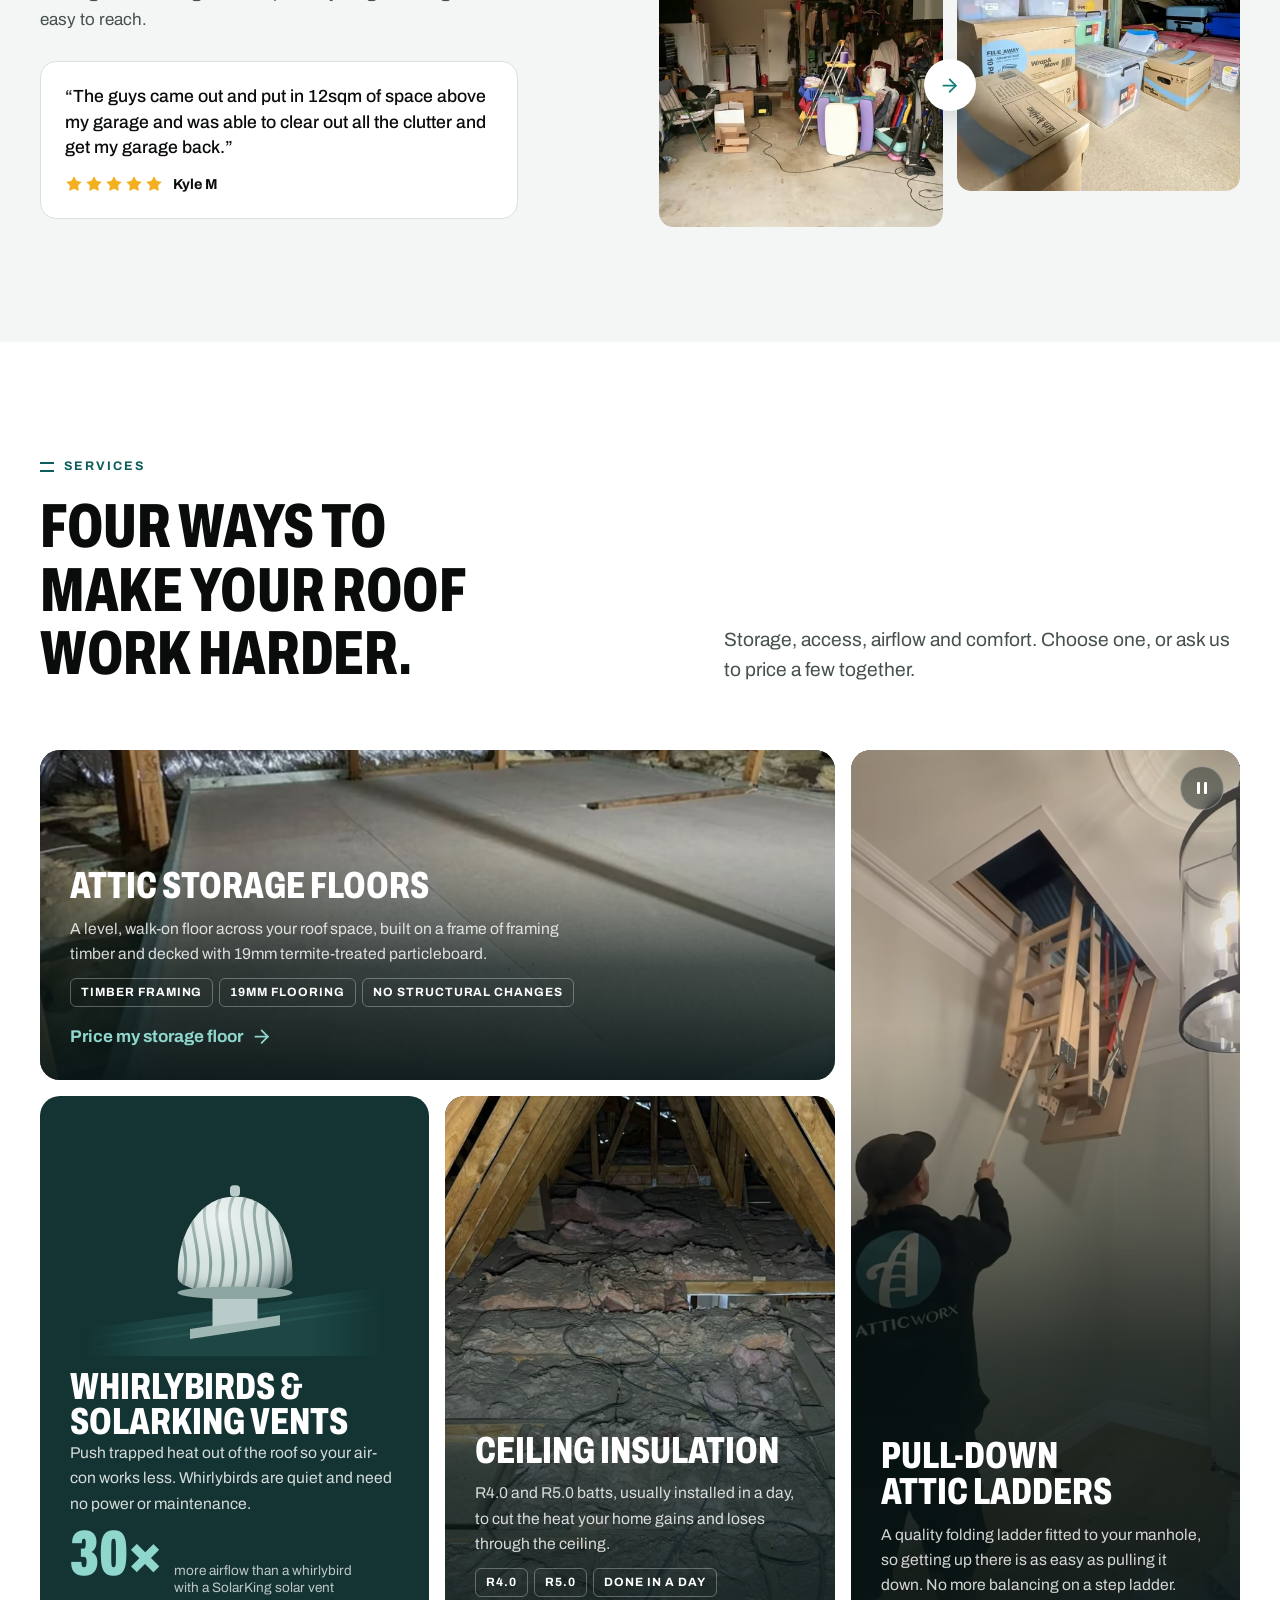
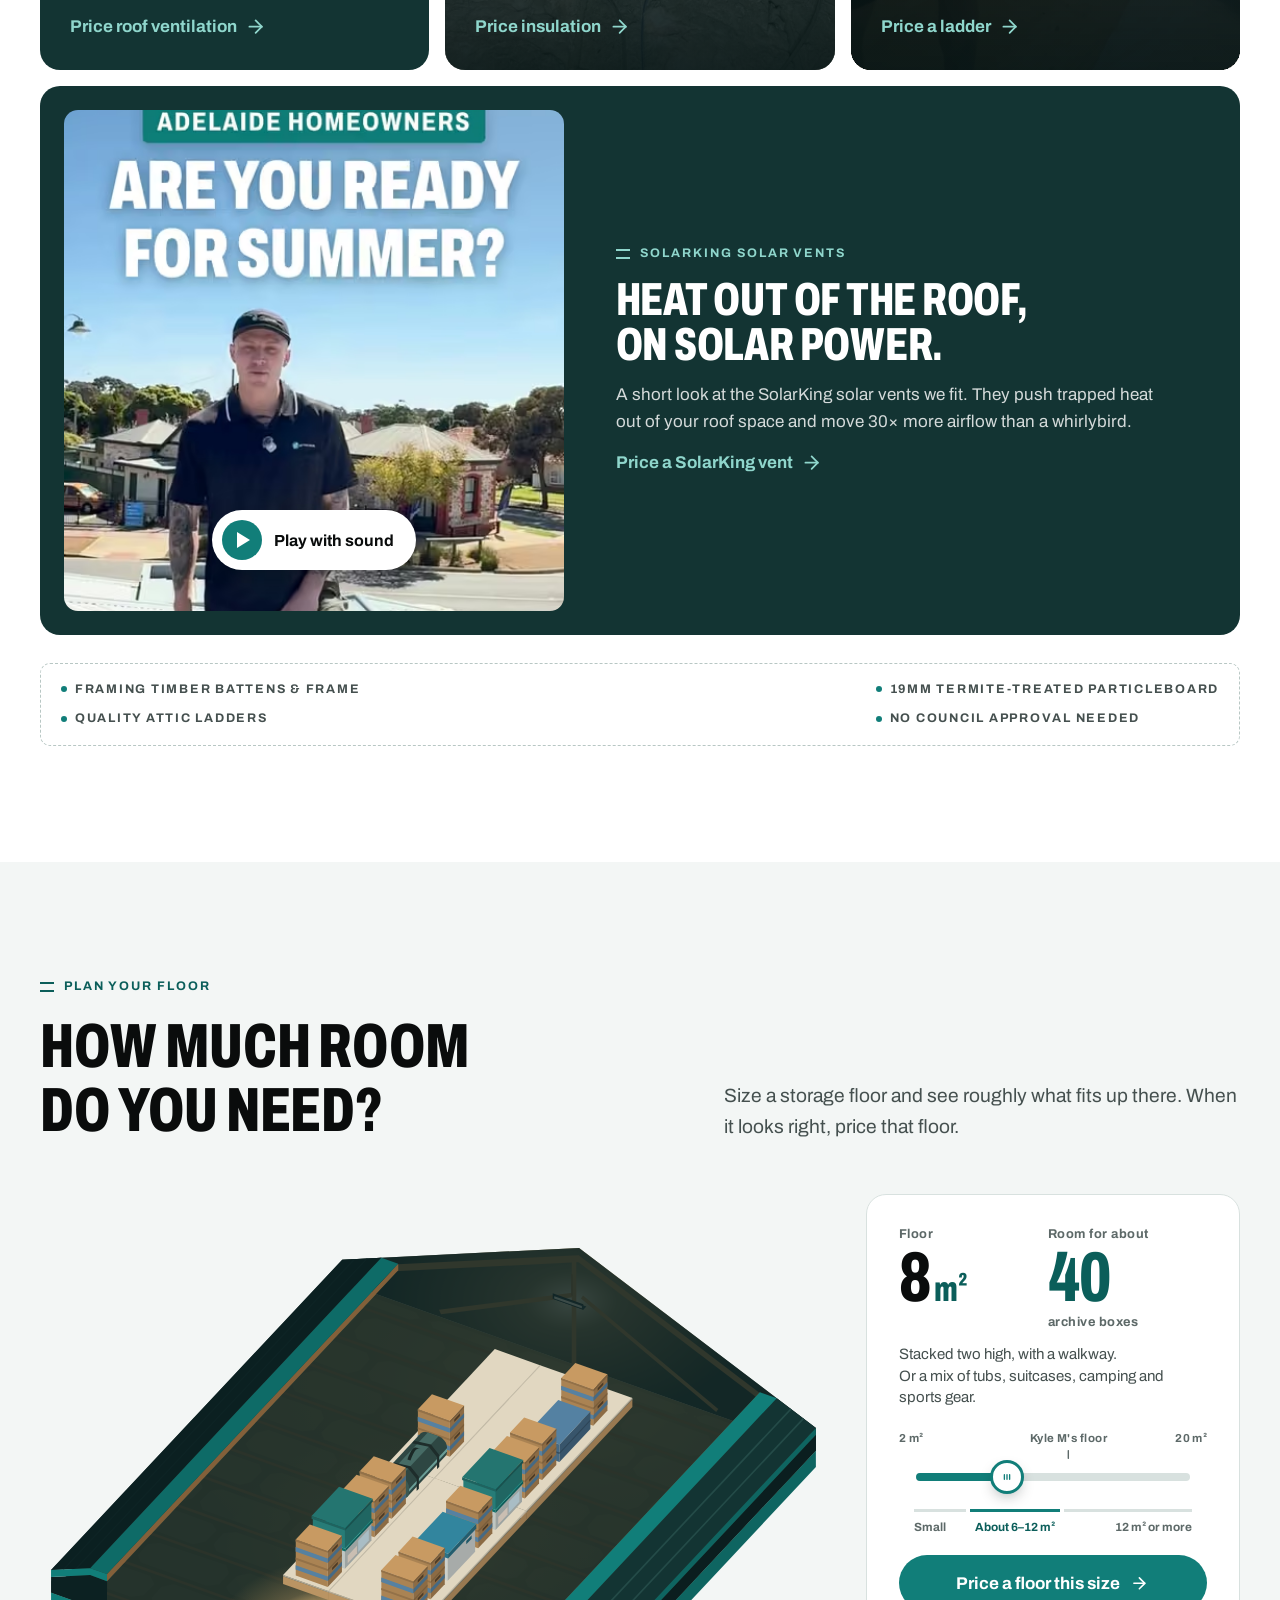
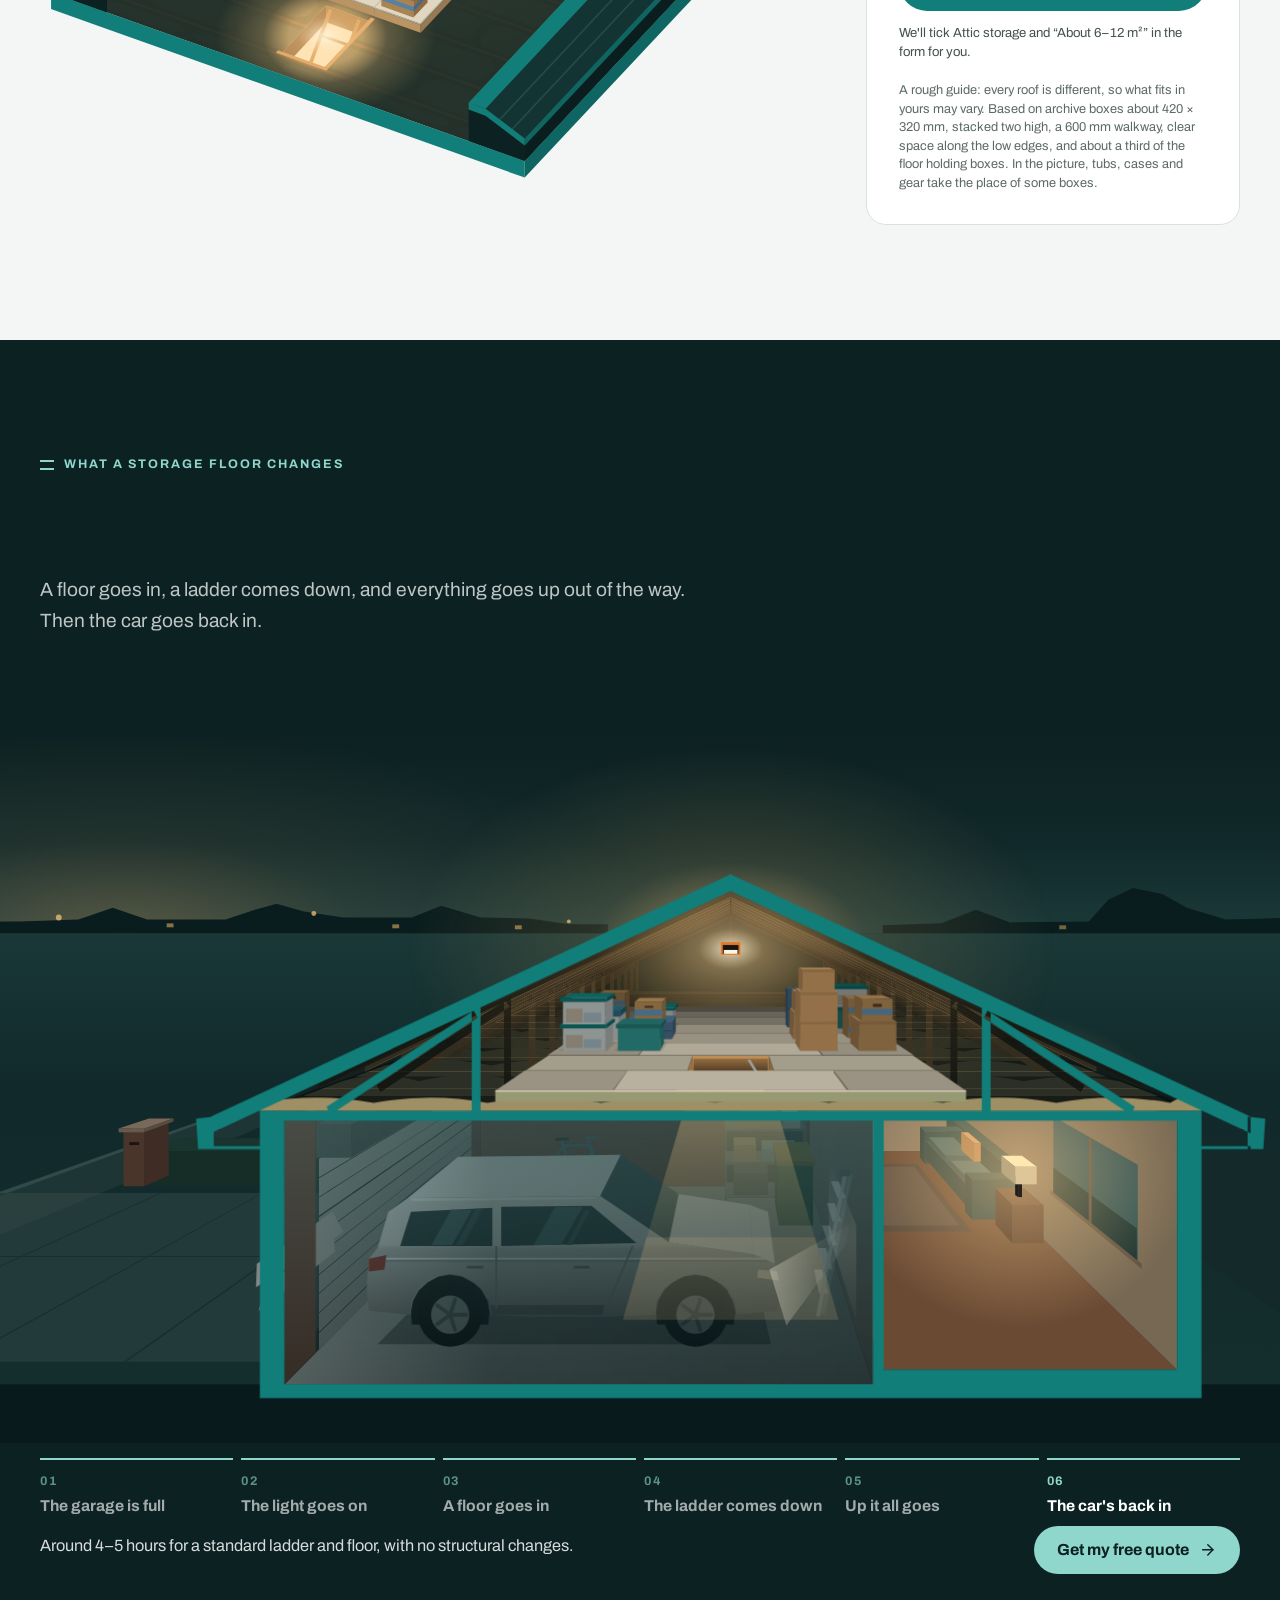
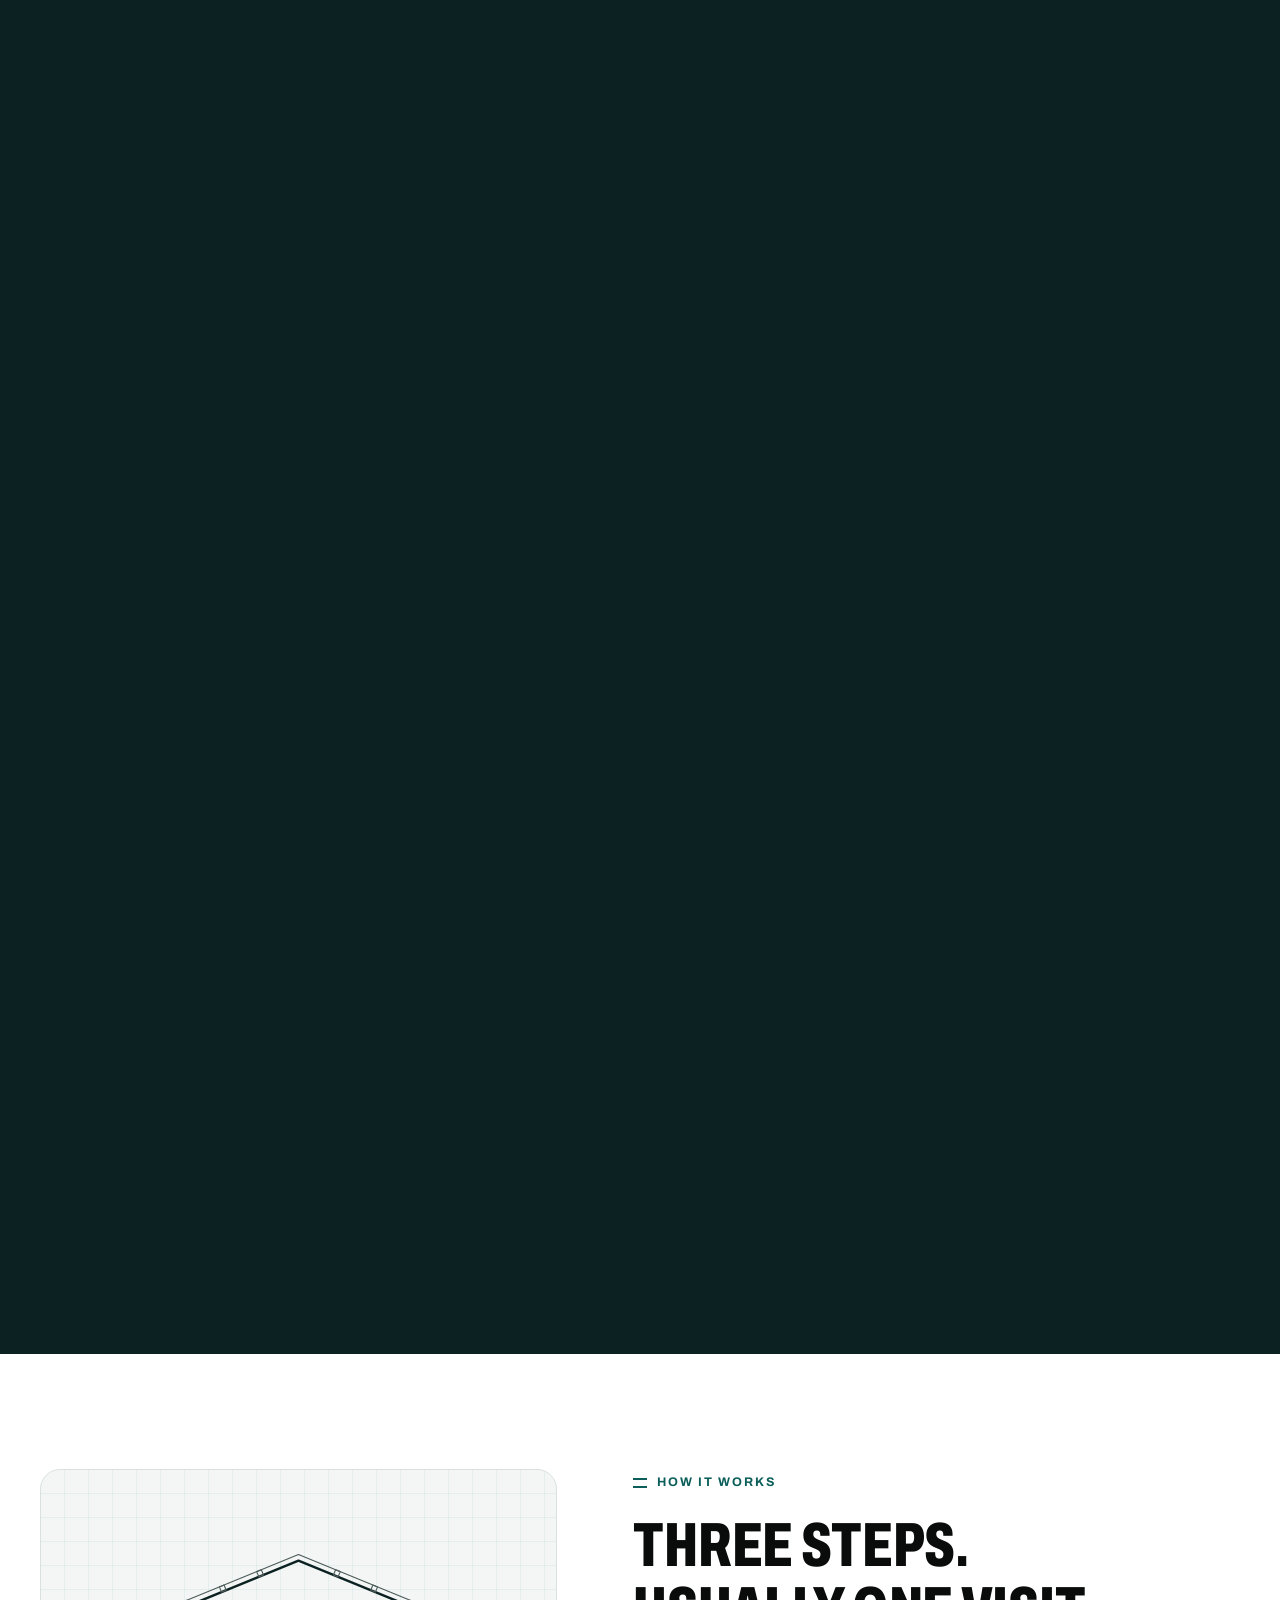
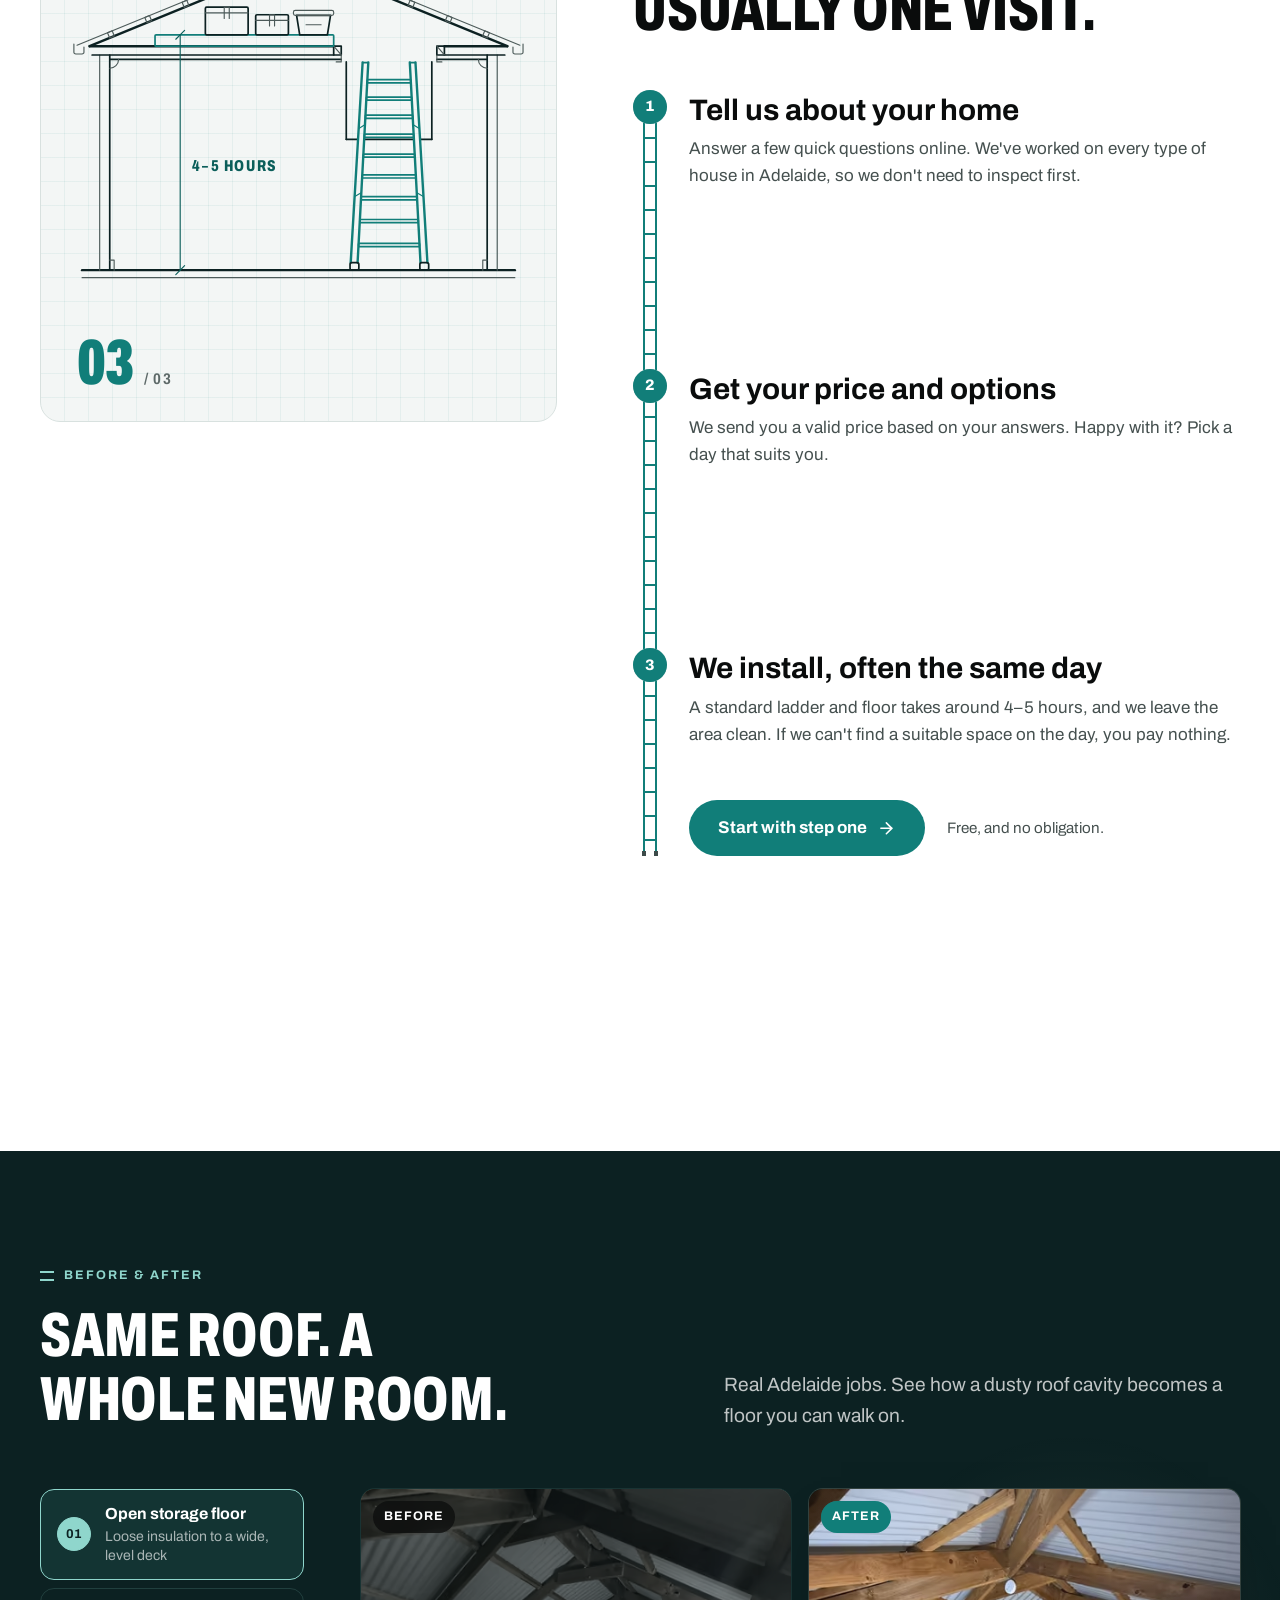
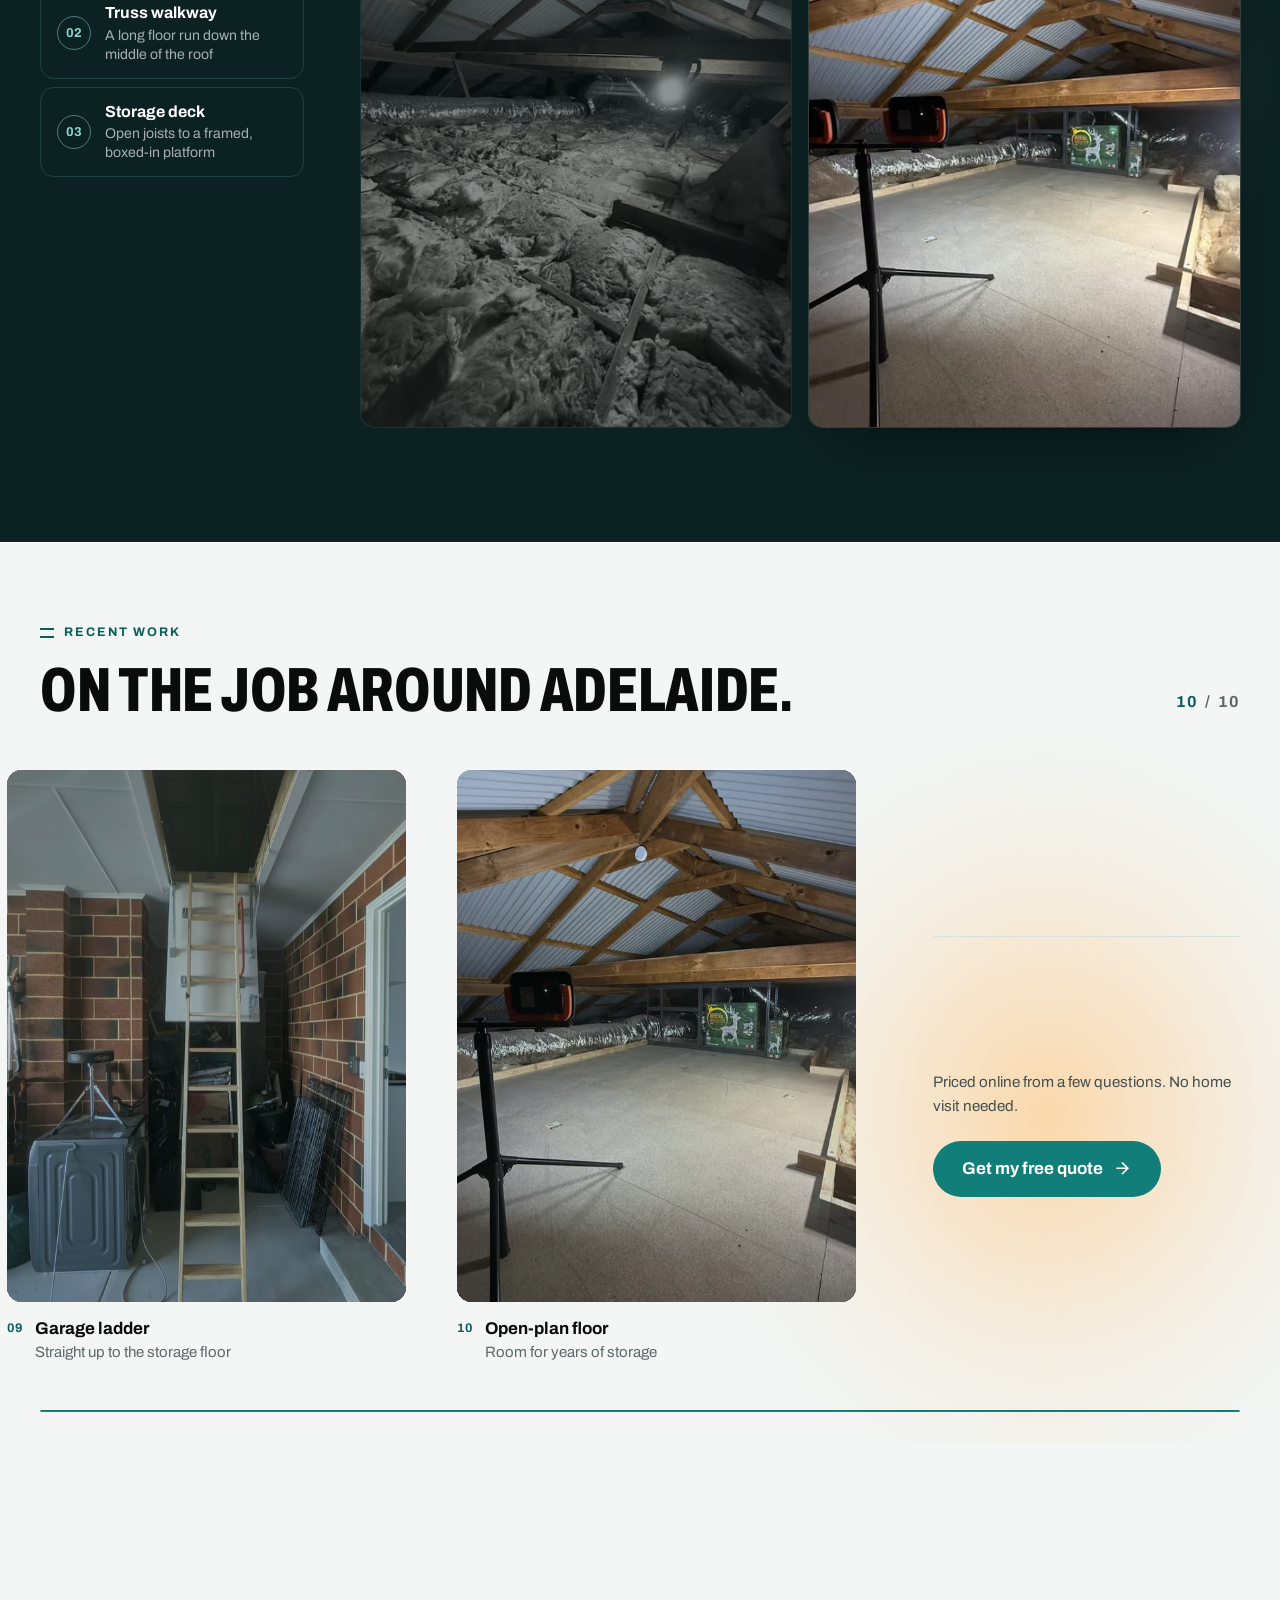
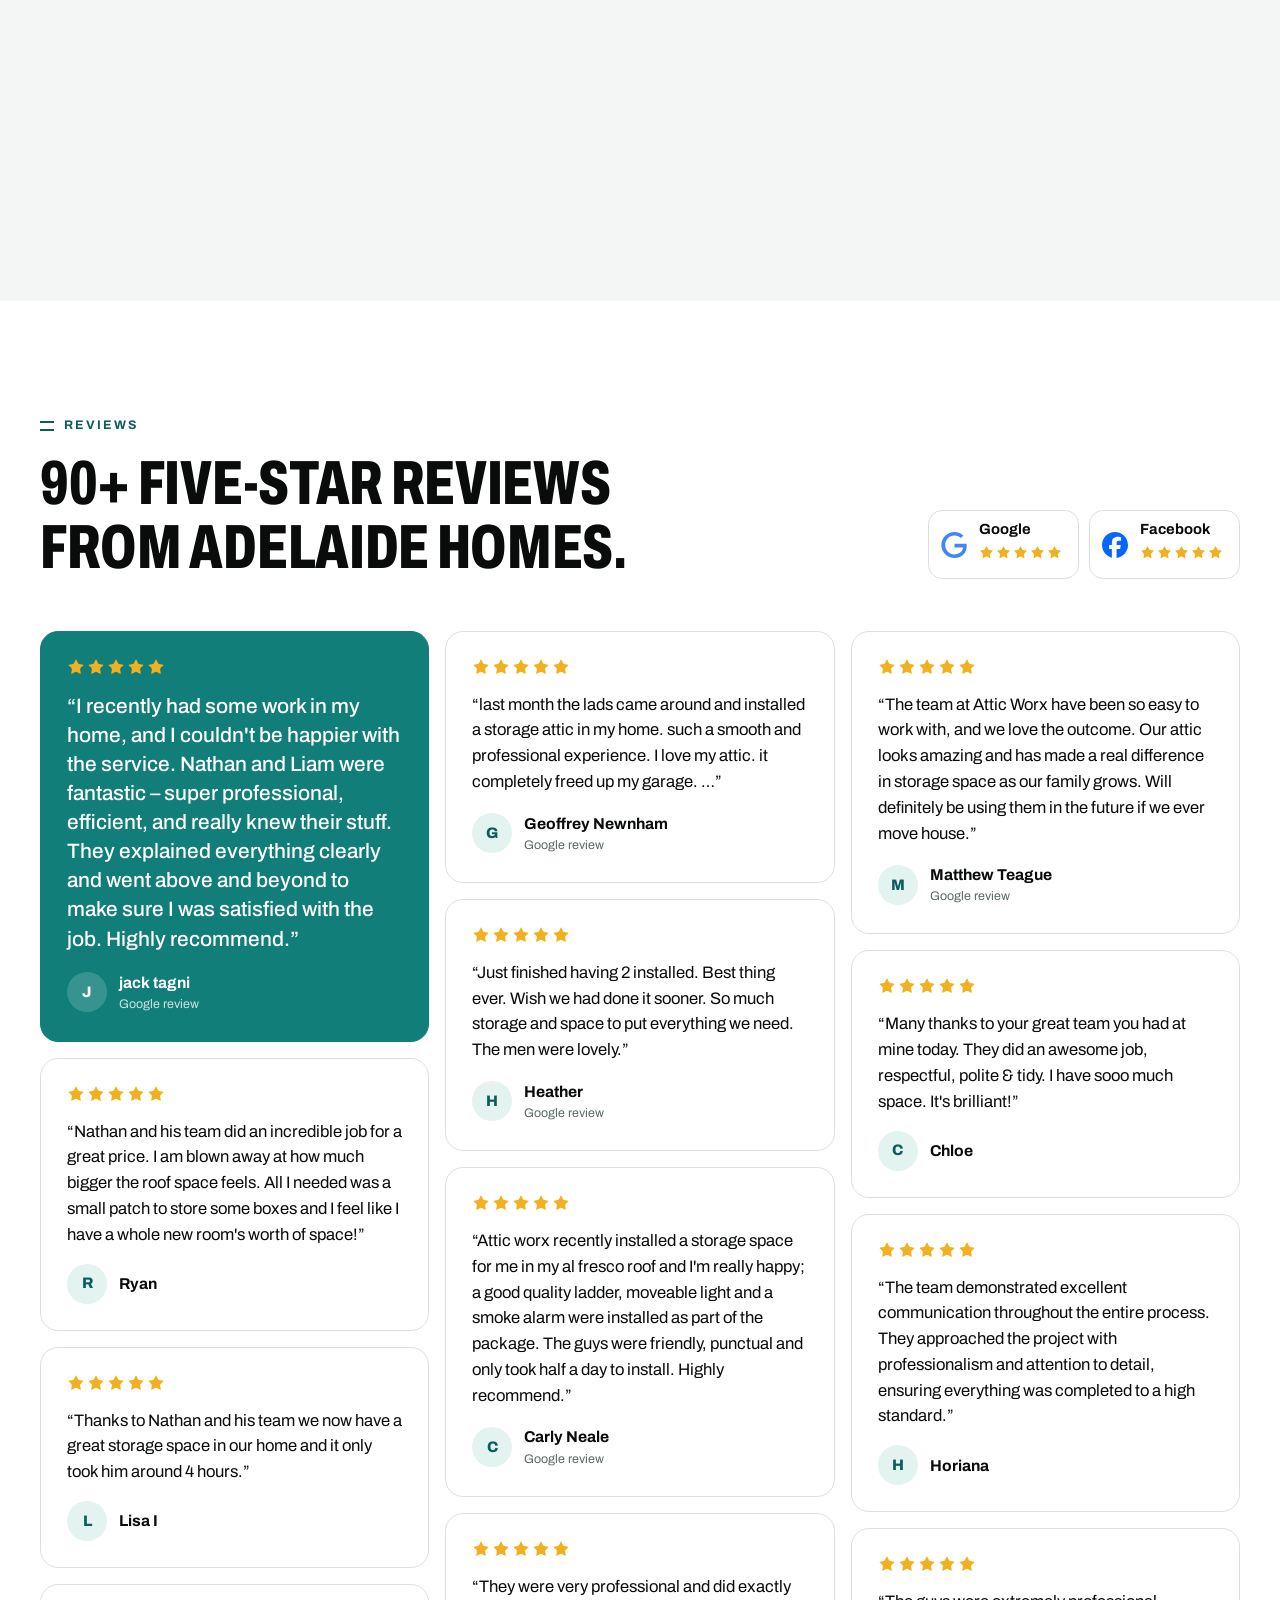
==== commit 9a9644c2: "Reviews: restore the three older quotes with Nathan named, at the owner's request The owner asked fo" ====
--- a/index.html
+++ b/index.html
@@ -1095,6 +1095,21 @@
         </figure>
         <figure class="review" data-reveal>
           <span class="stars" role="img" aria-label="5 out of 5 stars"><svg class="icon icon-fill" aria-hidden="true"><use href="#i-star"></use></svg><svg class="icon icon-fill" aria-hidden="true"><use href="#i-star"></use></svg><svg class="icon icon-fill" aria-hidden="true"><use href="#i-star"></use></svg><svg class="icon icon-fill" aria-hidden="true"><use href="#i-star"></use></svg><svg class="icon icon-fill" aria-hidden="true"><use href="#i-star"></use></svg></span>
+          <blockquote>“Nathan and his team did an incredible job for a great price. I am blown away at how much bigger the roof space feels. All I needed was a small patch to store some boxes and I feel like I have a whole new room's worth of space!”</blockquote>
+          <footer><span class="avatar" aria-hidden="true">R</span><strong>Ryan</strong></footer>
+        </figure>
+        <figure class="review" data-reveal>
+          <span class="stars" role="img" aria-label="5 out of 5 stars"><svg class="icon icon-fill" aria-hidden="true"><use href="#i-star"></use></svg><svg class="icon icon-fill" aria-hidden="true"><use href="#i-star"></use></svg><svg class="icon icon-fill" aria-hidden="true"><use href="#i-star"></use></svg><svg class="icon icon-fill" aria-hidden="true"><use href="#i-star"></use></svg><svg class="icon icon-fill" aria-hidden="true"><use href="#i-star"></use></svg></span>
+          <blockquote>“Thanks to Nathan and his team we now have a great storage space in our home and it only took him around 4 hours.”</blockquote>
+          <footer><span class="avatar" aria-hidden="true">L</span><strong>Lisa I</strong></footer>
+        </figure>
+        <figure class="review" data-reveal>
+          <span class="stars" role="img" aria-label="5 out of 5 stars"><svg class="icon icon-fill" aria-hidden="true"><use href="#i-star"></use></svg><svg class="icon icon-fill" aria-hidden="true"><use href="#i-star"></use></svg><svg class="icon icon-fill" aria-hidden="true"><use href="#i-star"></use></svg><svg class="icon icon-fill" aria-hidden="true"><use href="#i-star"></use></svg><svg class="icon icon-fill" aria-hidden="true"><use href="#i-star"></use></svg></span>
+          <blockquote>“Absolutely thrilled with Nathan and his team. Fast, efficient and very reasonably priced! Highly recommend these guys if you are looking for more space in your home. Thank you so much!”</blockquote>
+          <footer><span class="avatar" aria-hidden="true">R</span><strong>Ruth</strong></footer>
+        </figure>
+        <figure class="review" data-reveal>
+          <span class="stars" role="img" aria-label="5 out of 5 stars"><svg class="icon icon-fill" aria-hidden="true"><use href="#i-star"></use></svg><svg class="icon icon-fill" aria-hidden="true"><use href="#i-star"></use></svg><svg class="icon icon-fill" aria-hidden="true"><use href="#i-star"></use></svg><svg class="icon icon-fill" aria-hidden="true"><use href="#i-star"></use></svg><svg class="icon icon-fill" aria-hidden="true"><use href="#i-star"></use></svg></span>
           <blockquote>“Nathan and his team at Attic Worx were brilliant from start to finish. Communication was easy, they turned up exactly when they said they would, installation was quick and seamless and they left absolutely no mess behind. …”</blockquote>
           <footer><span class="avatar" aria-hidden="true">S</span><span><strong>Sheree</strong><small class="review-src">Google review</small></span></footer>
         </figure>
@@ -1150,7 +1165,7 @@
         </figure>
       </div>
       <details class="reviews-all">
-        <summary class="btn btn-outline-dark btn-lg">Show all 43 reviews</summary>
+        <summary class="btn btn-outline-dark btn-lg">Show all 46 reviews</summary>
         <div class="reviews-grid">
         <figure class="review" data-reveal>
           <span class="stars" role="img" aria-label="5 out of 5 stars"><svg class="icon icon-fill" aria-hidden="true"><use href="#i-star"></use></svg><svg class="icon icon-fill" aria-hidden="true"><use href="#i-star"></use></svg><svg class="icon icon-fill" aria-hidden="true"><use href="#i-star"></use></svg><svg class="icon icon-fill" aria-hidden="true"><use href="#i-star"></use></svg><svg class="icon icon-fill" aria-hidden="true"><use href="#i-star"></use></svg></span>
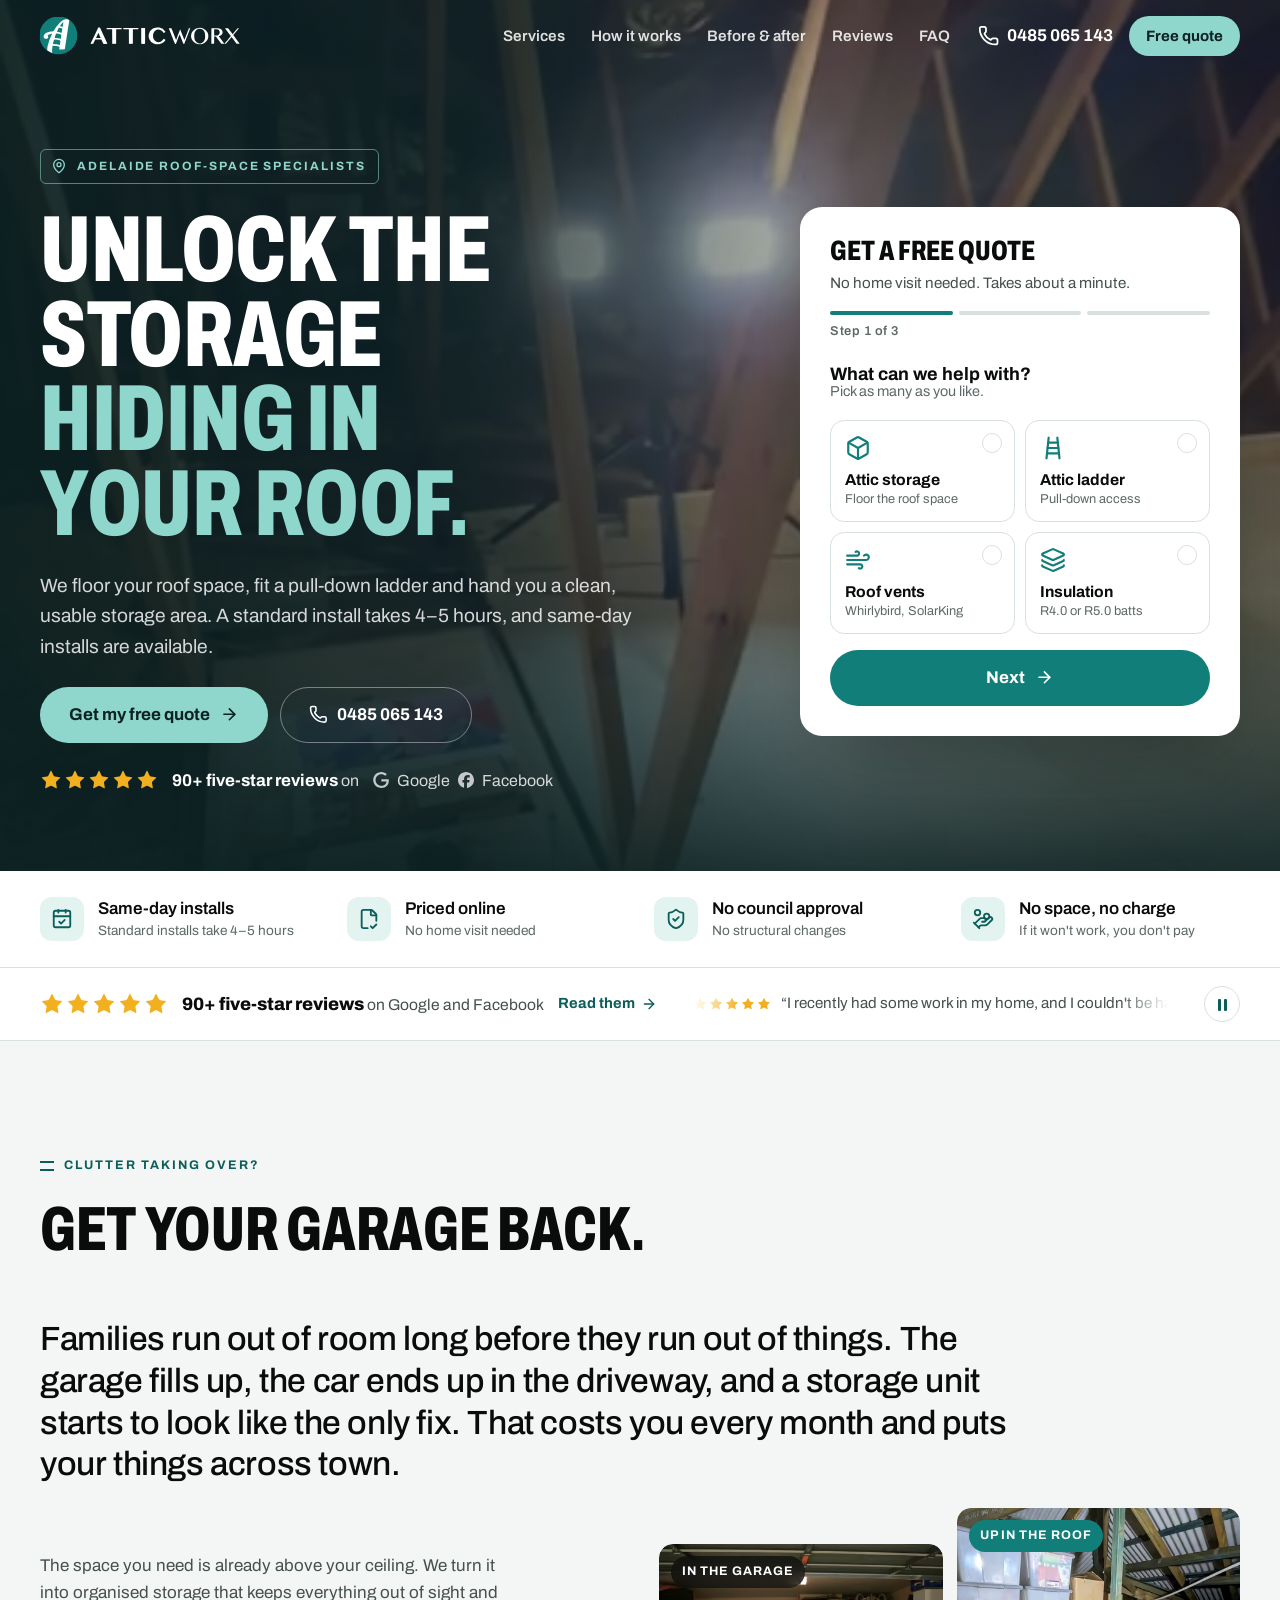
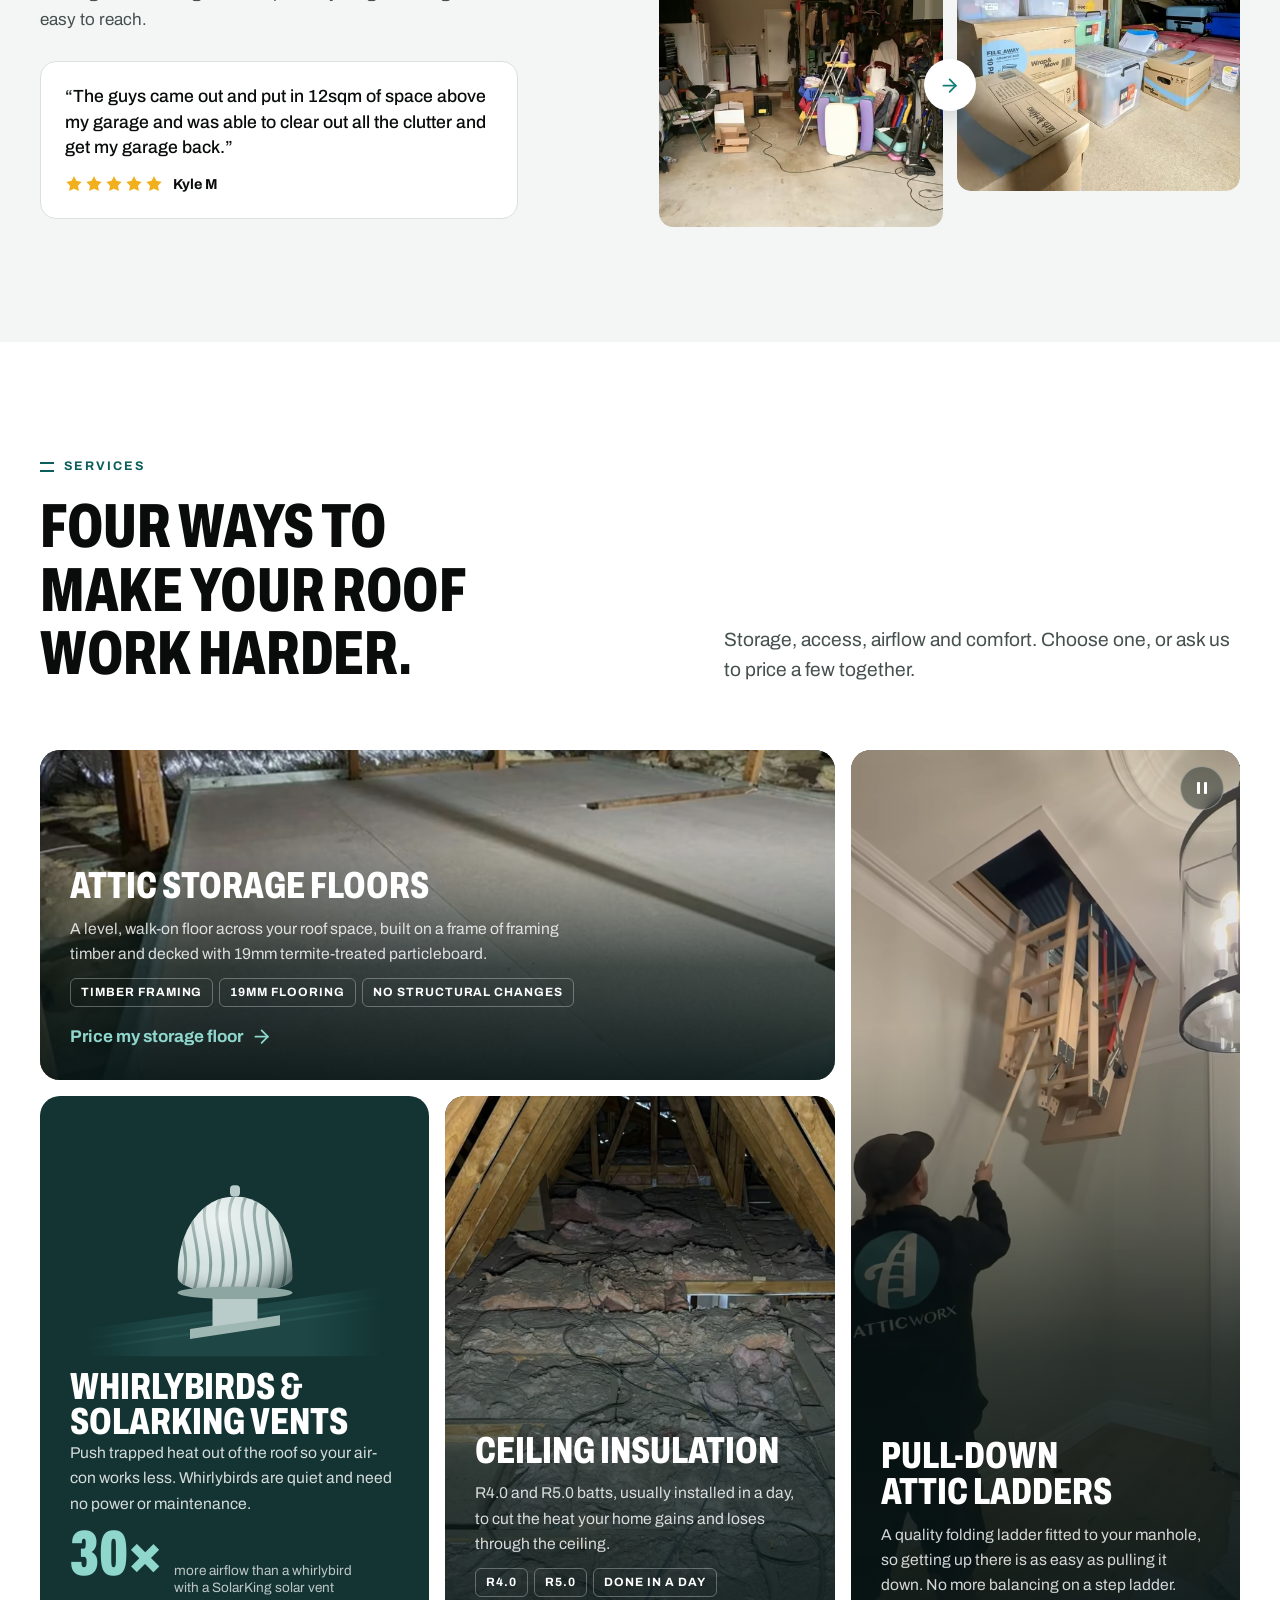
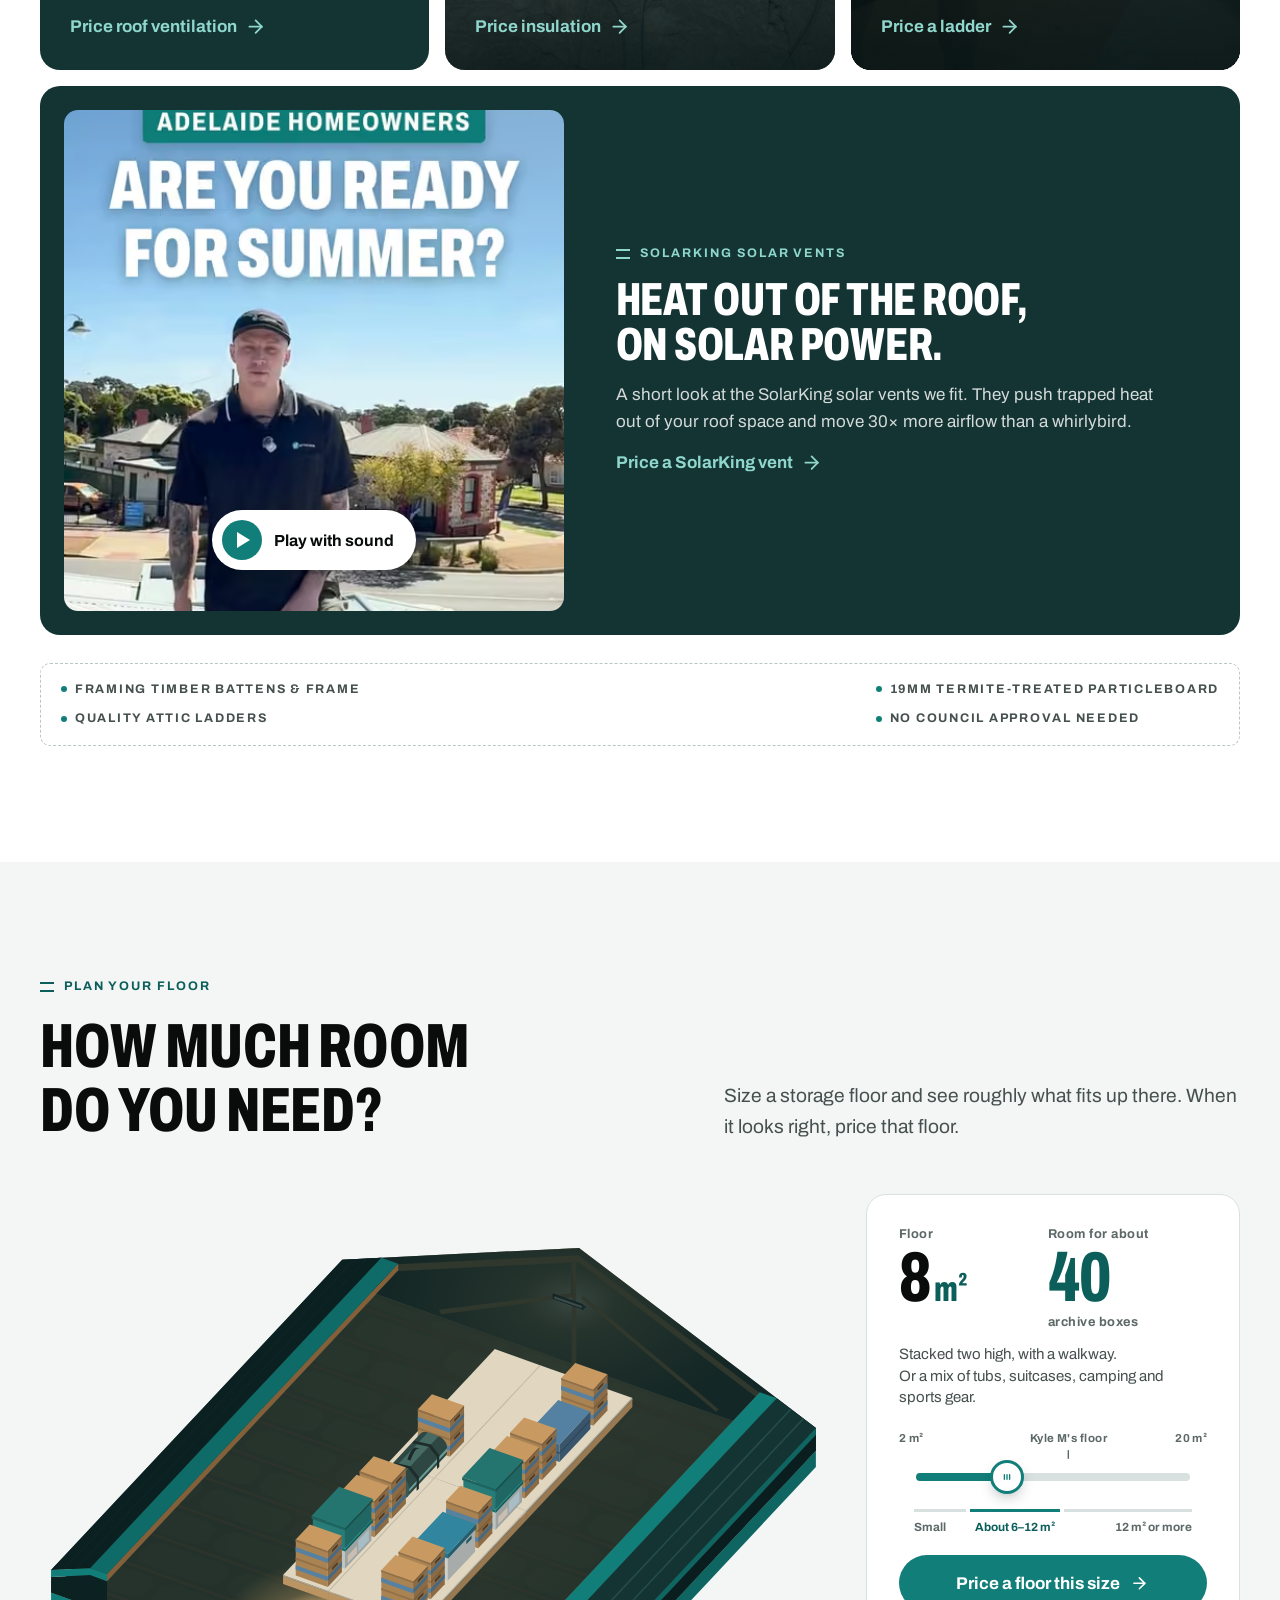
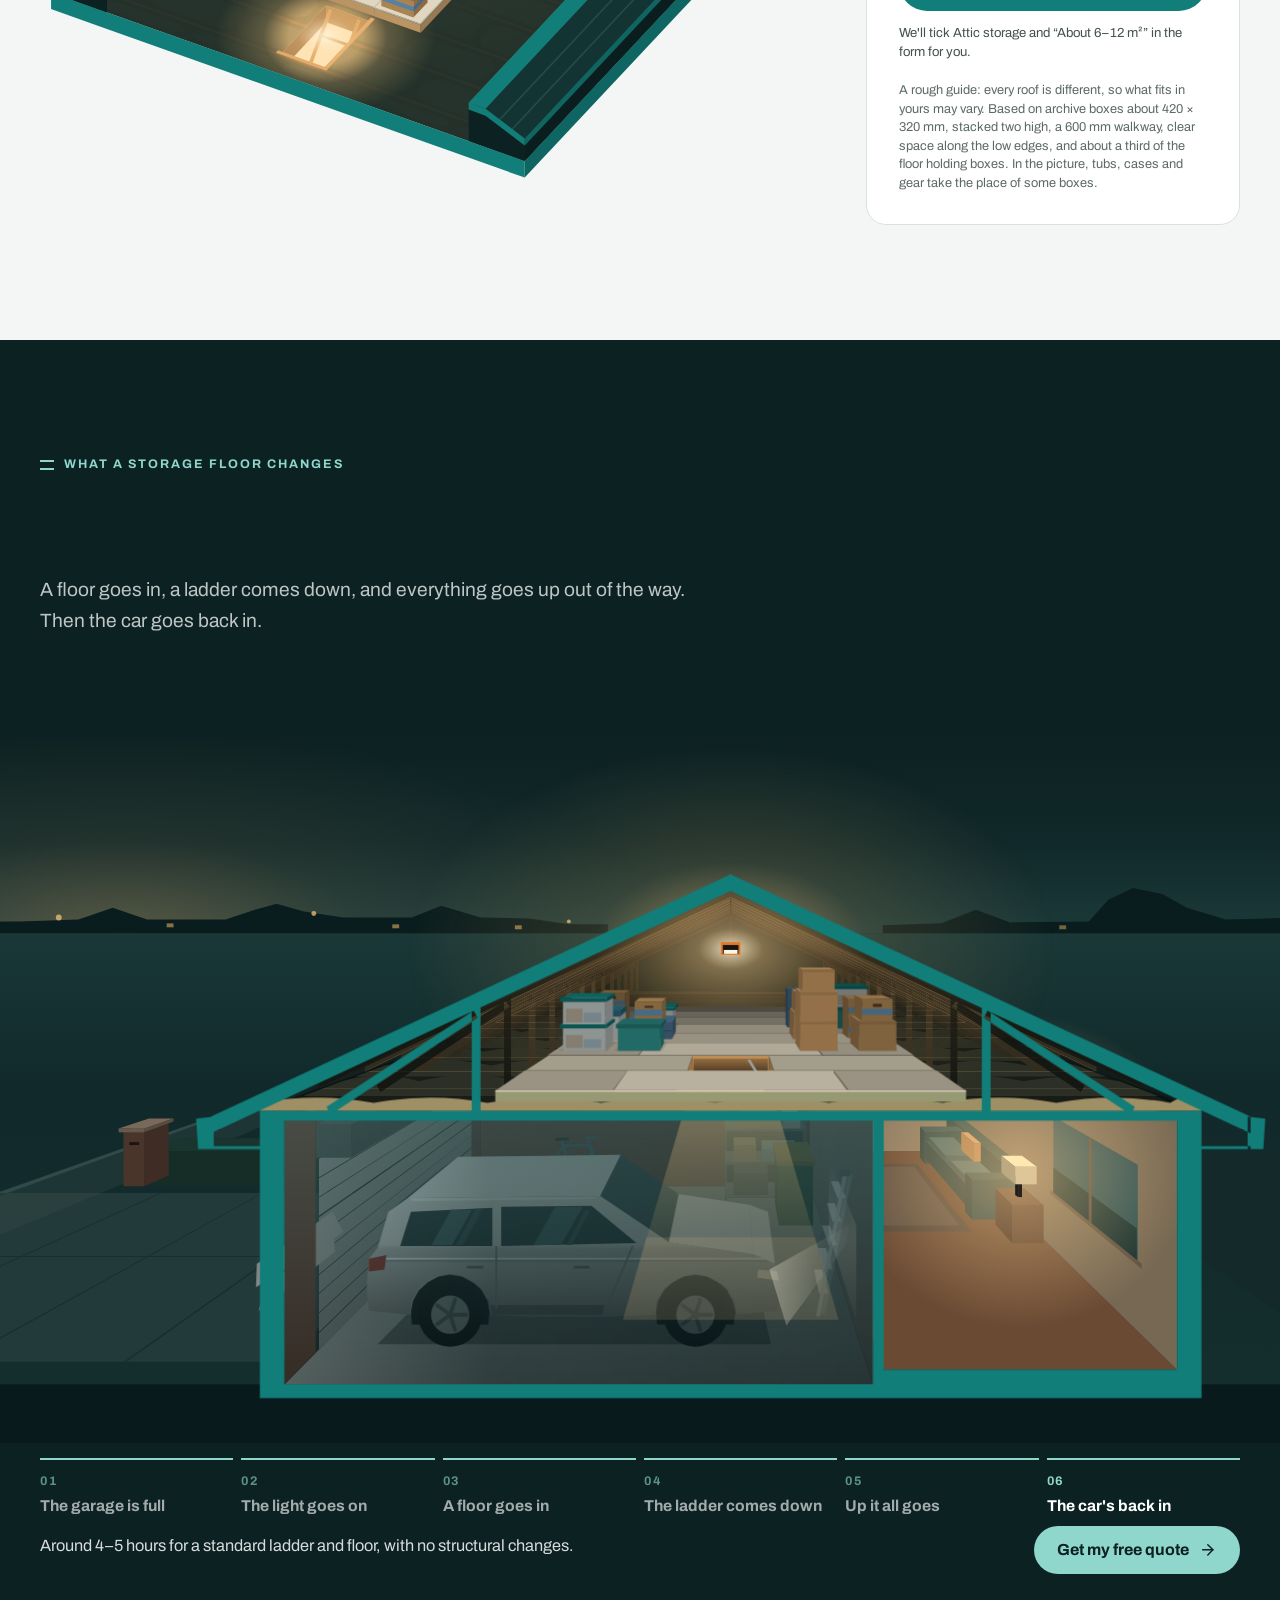
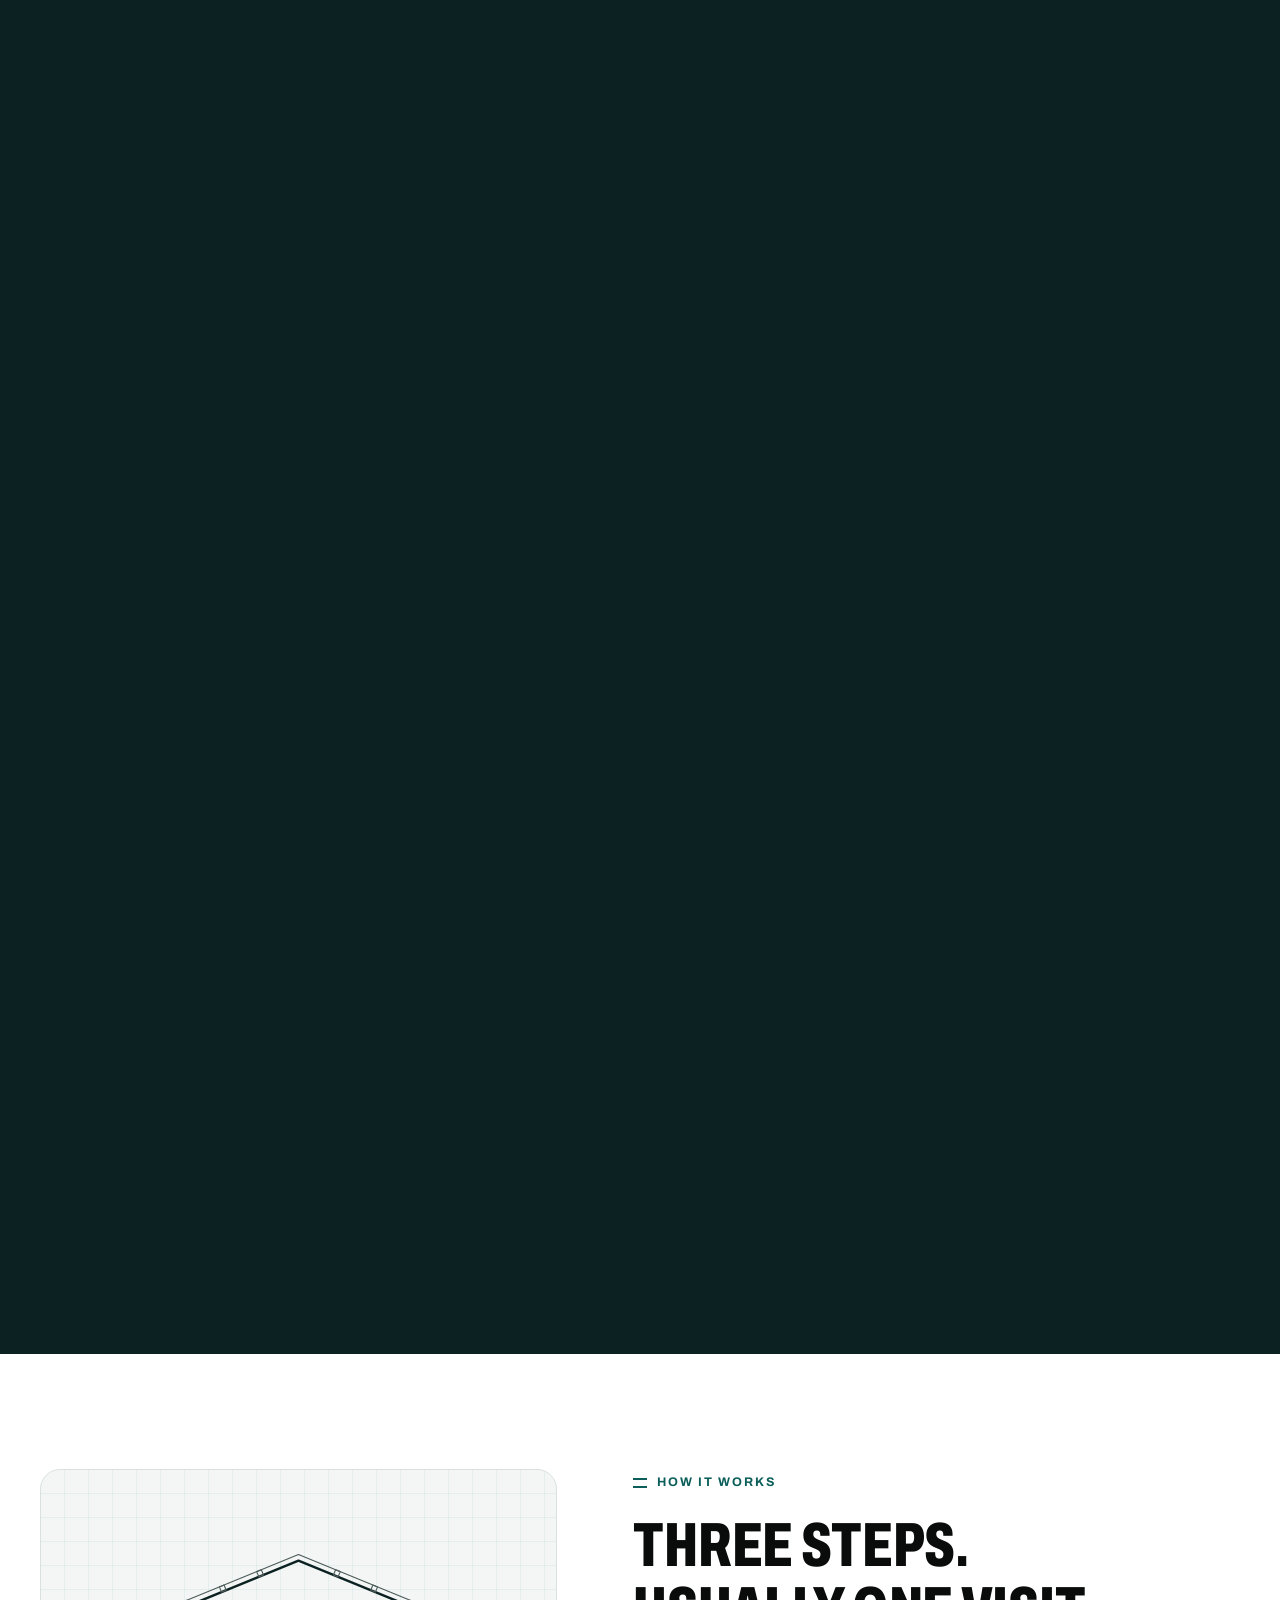
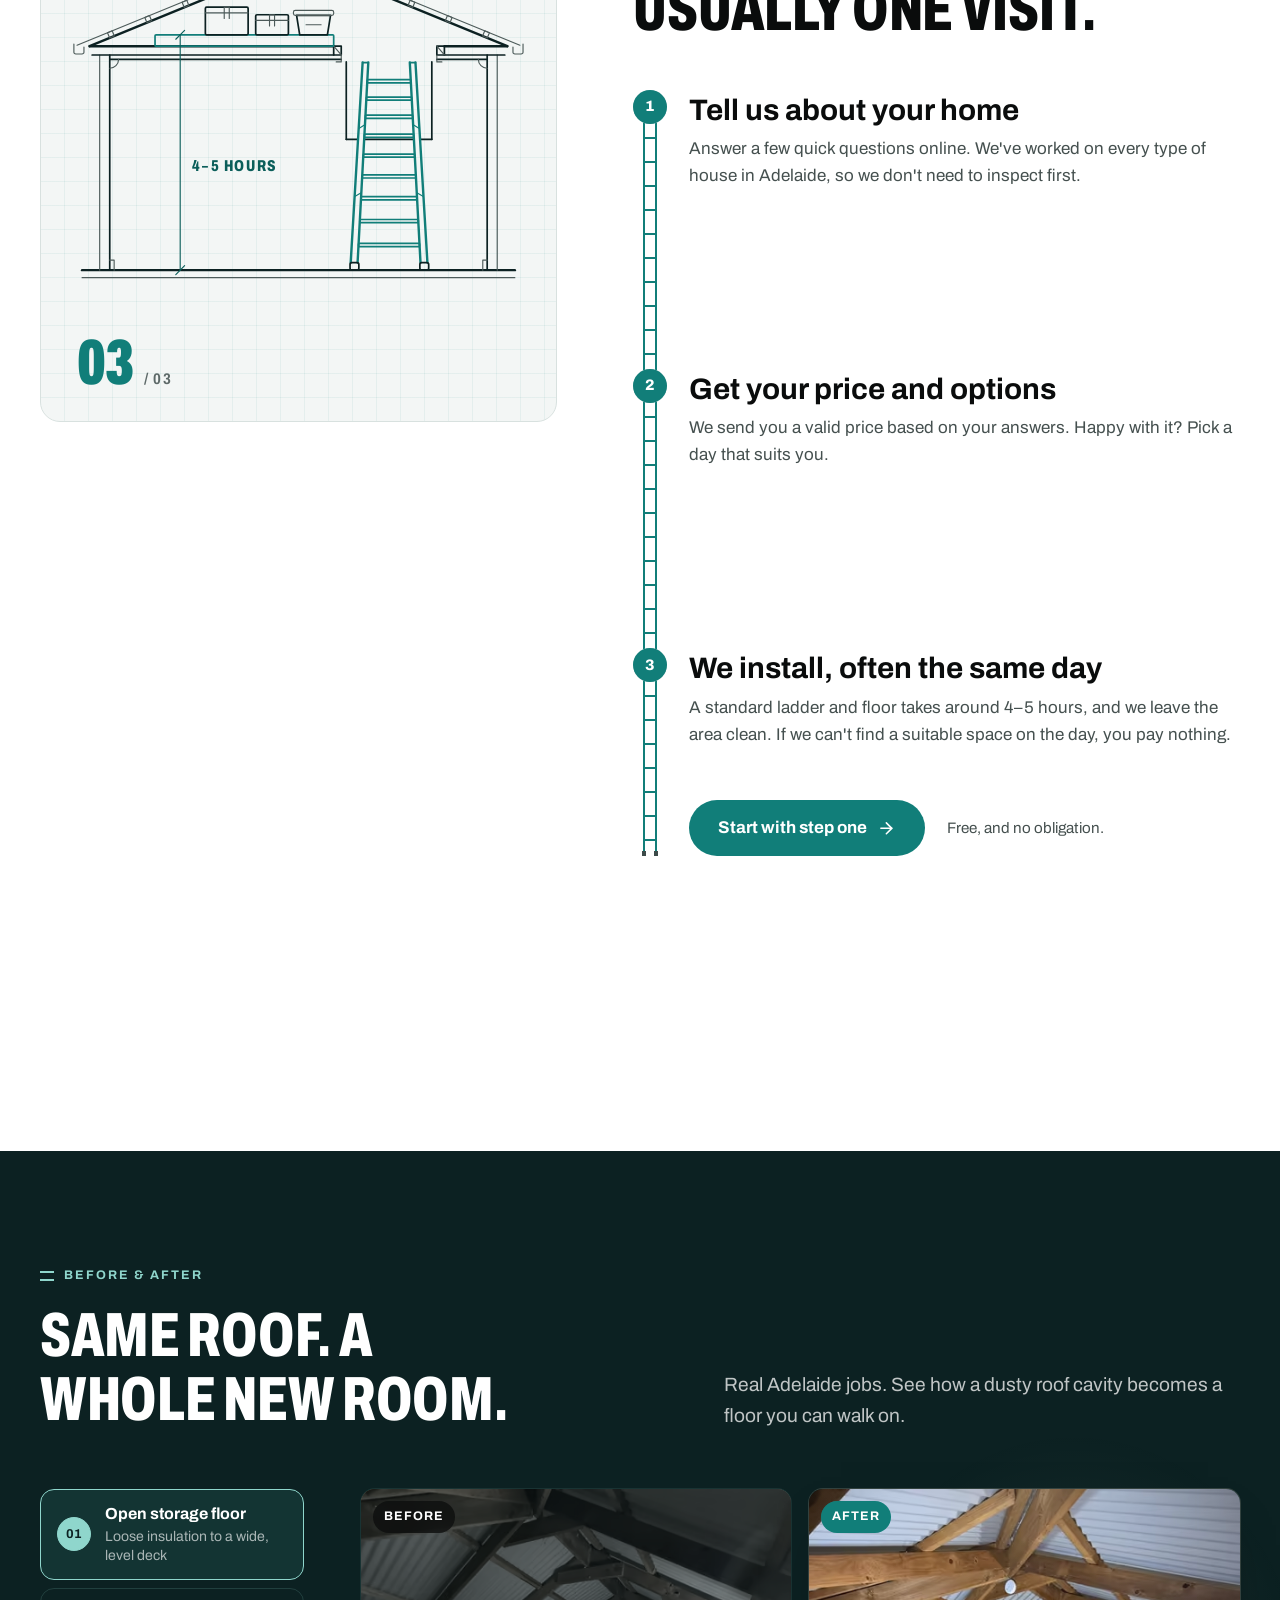
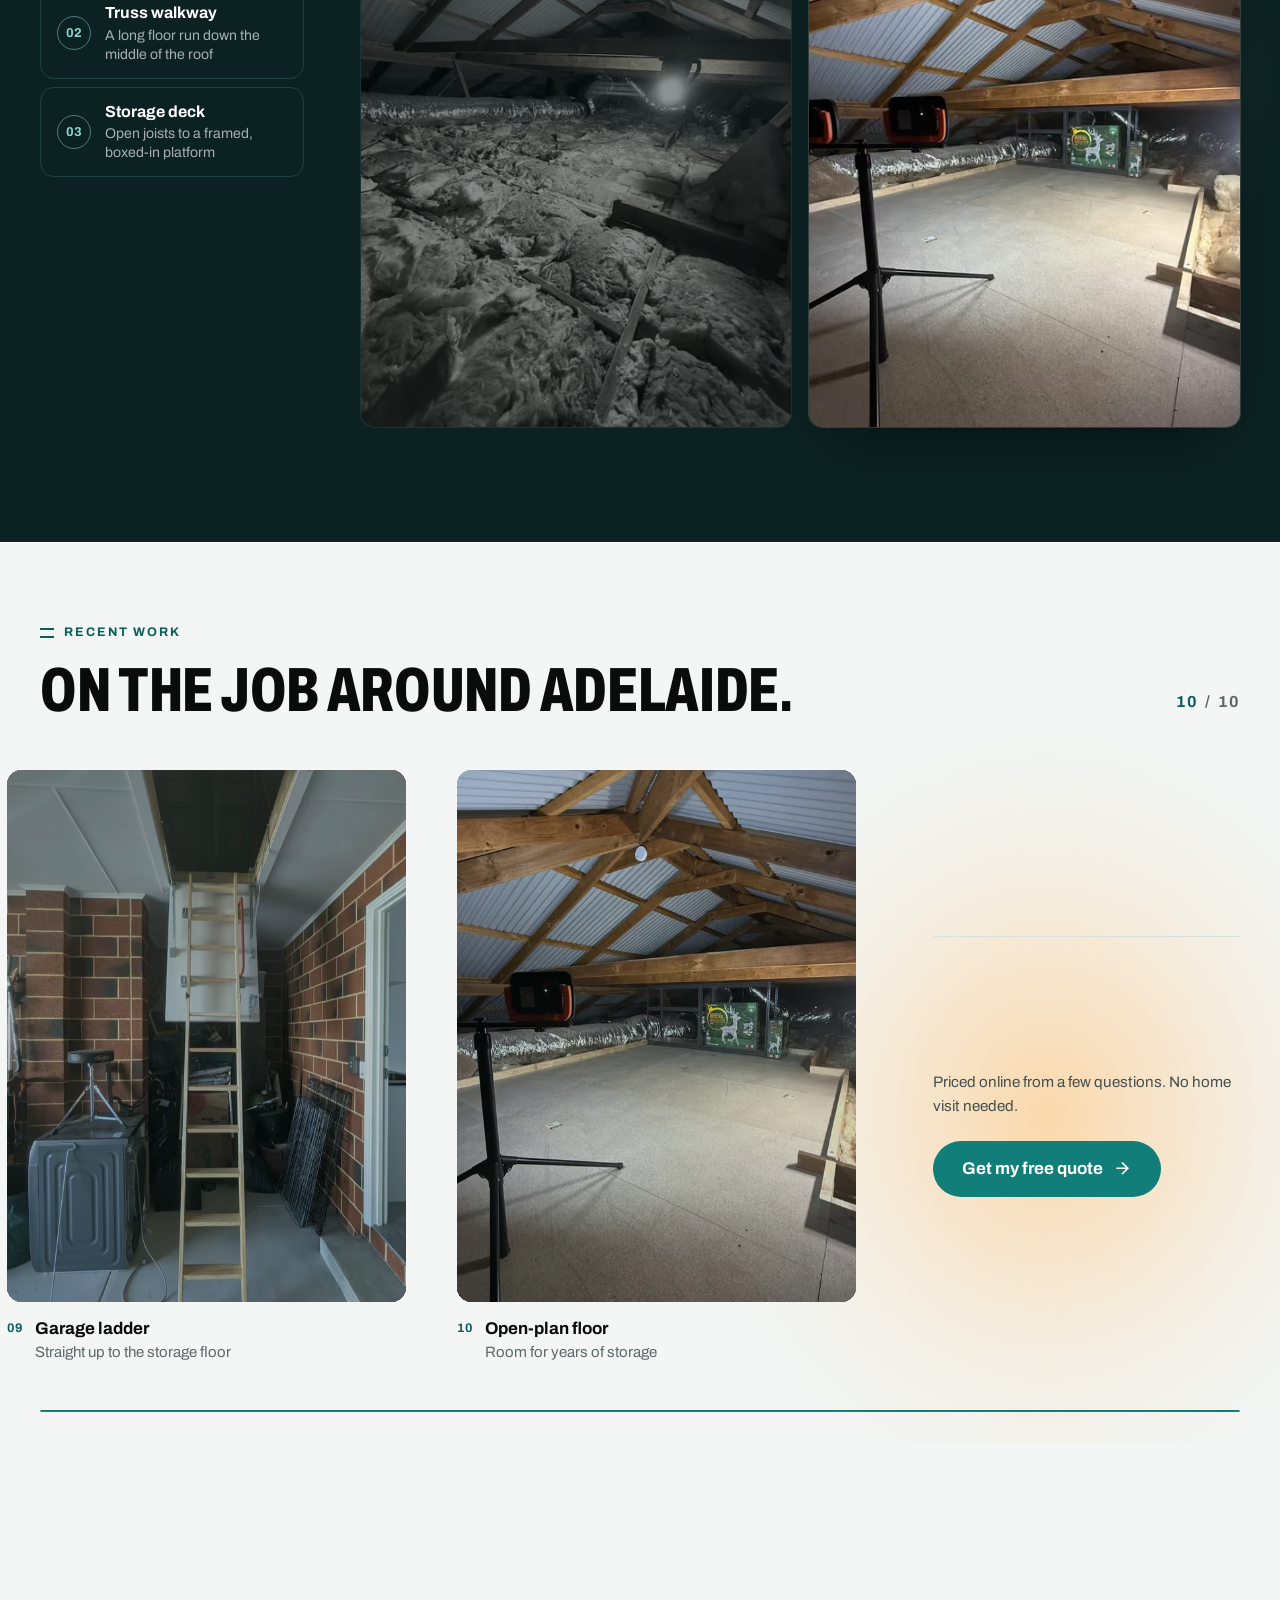
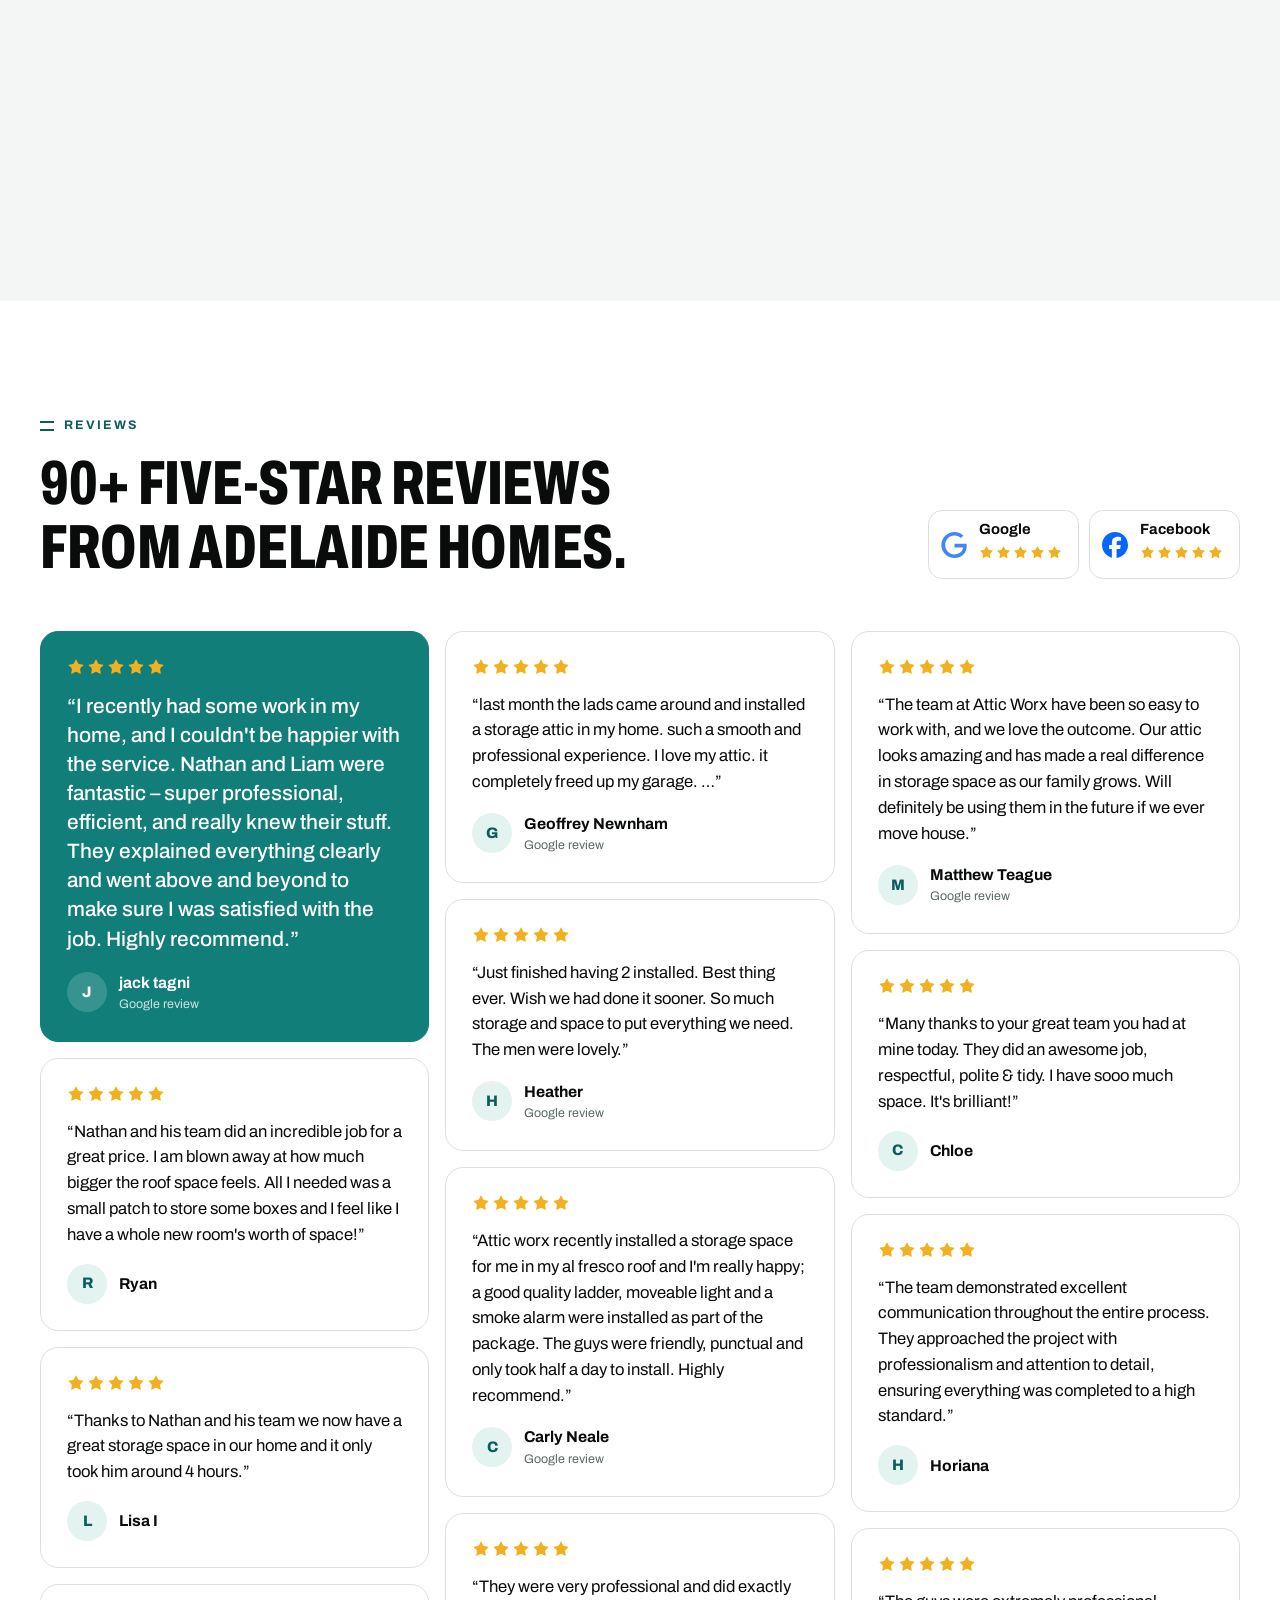
==== commit 70146140: "Leads go to GoHighLevel: /api/quote forwards each enquiry to a GHL inbound webhook - api/quote.js (V" ====
--- a/index.html
+++ b/index.html
@@ -174,7 +174,7 @@
 
       <!-- Quote form -->
       <div class="quote-card" id="quote">
-        <form class="quote-form" id="quote-form" data-endpoint="" novalidate aria-labelledby="qf-title">
+        <form class="quote-form" id="quote-form" data-endpoint="/api/quote" novalidate aria-labelledby="qf-title">
           <div class="qf-head" data-qf-head>
             <h2 class="qf-title" id="qf-title">Get a free quote</h2>
             <p class="qf-sub">No home visit needed. Takes about a minute.</p>
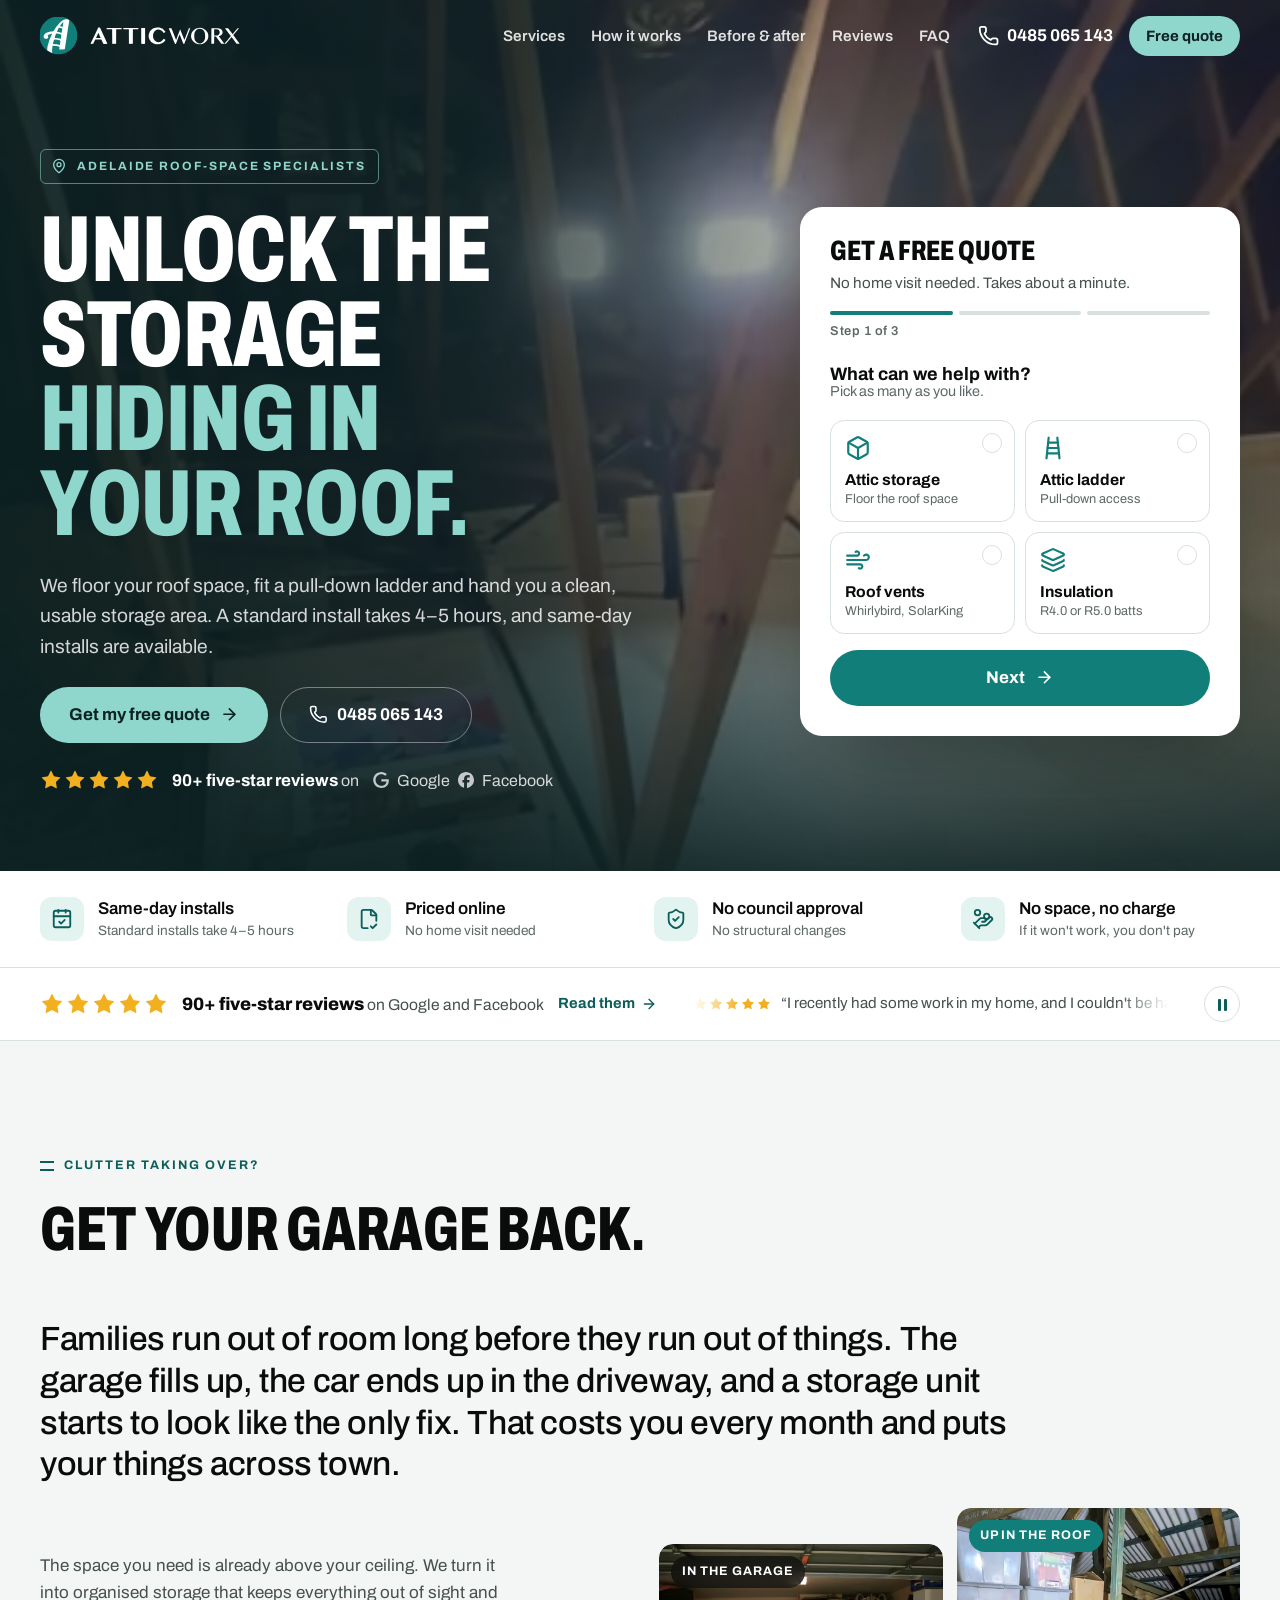
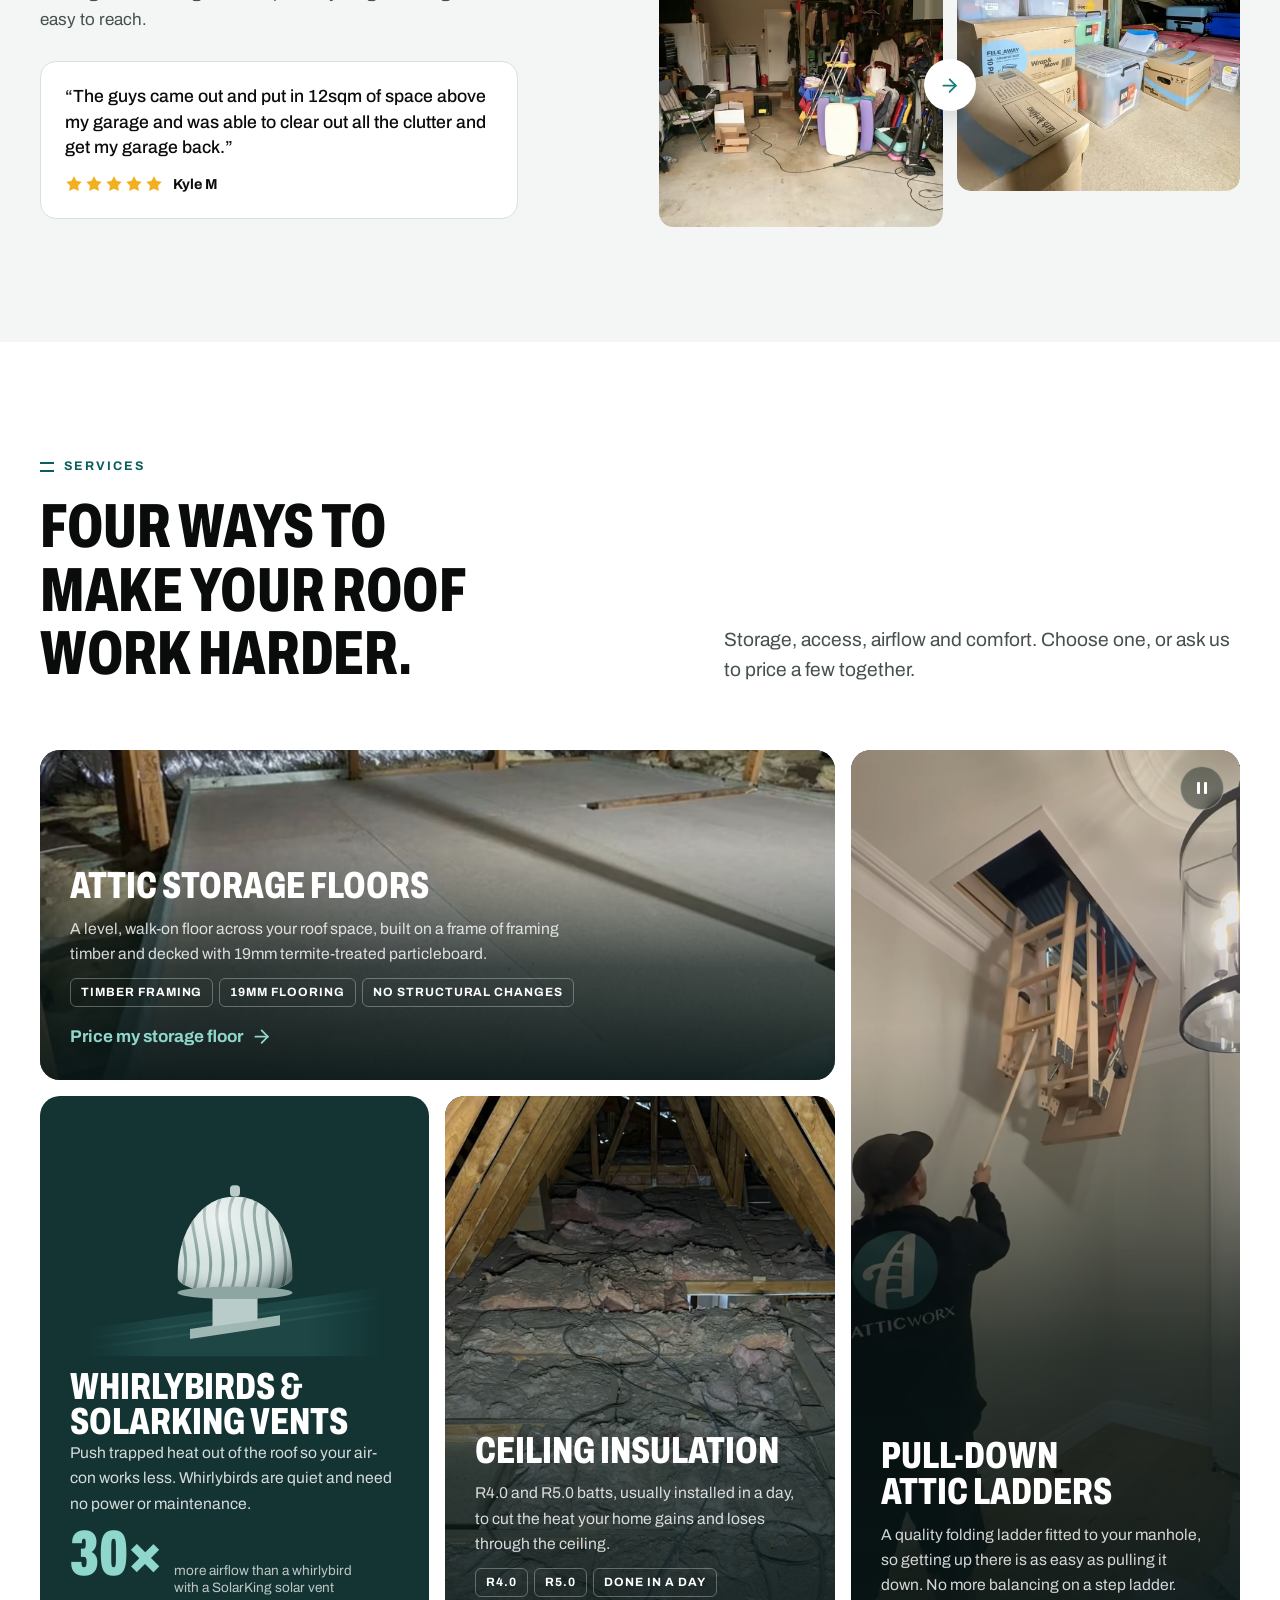
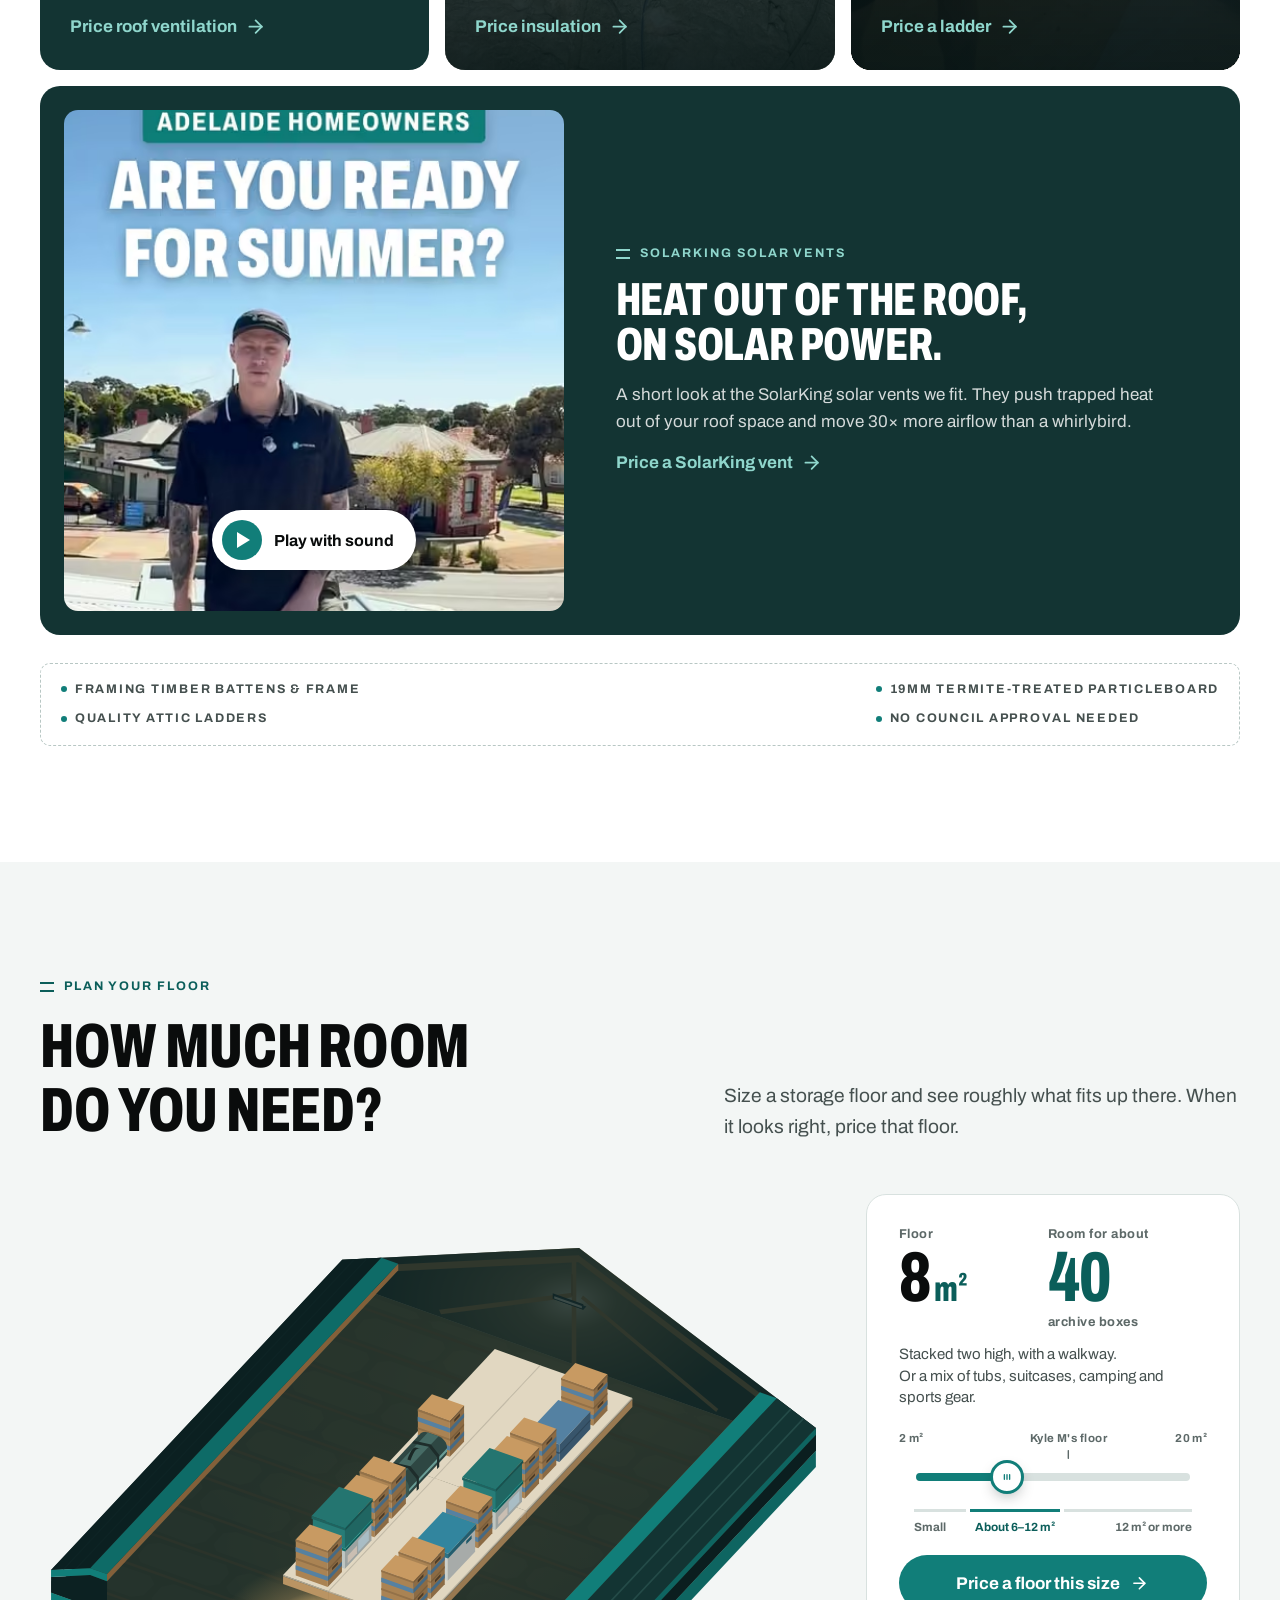
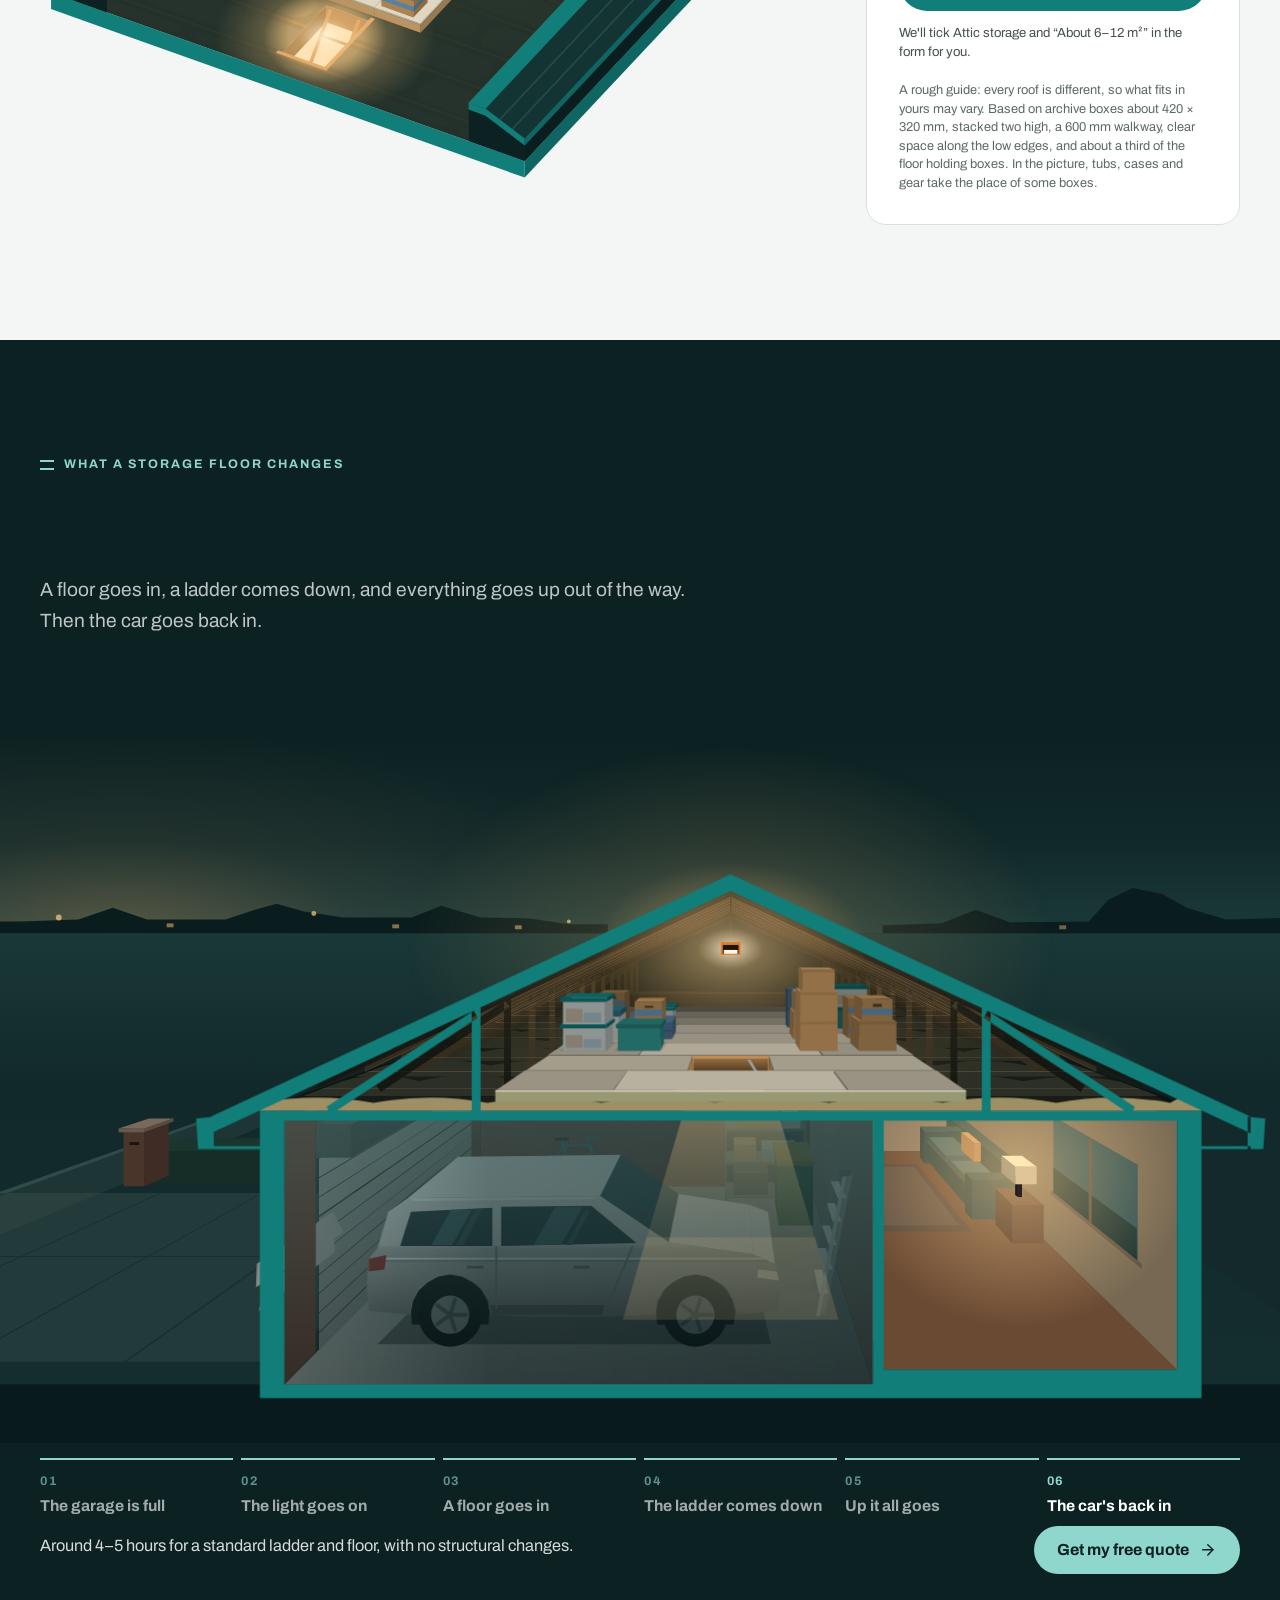
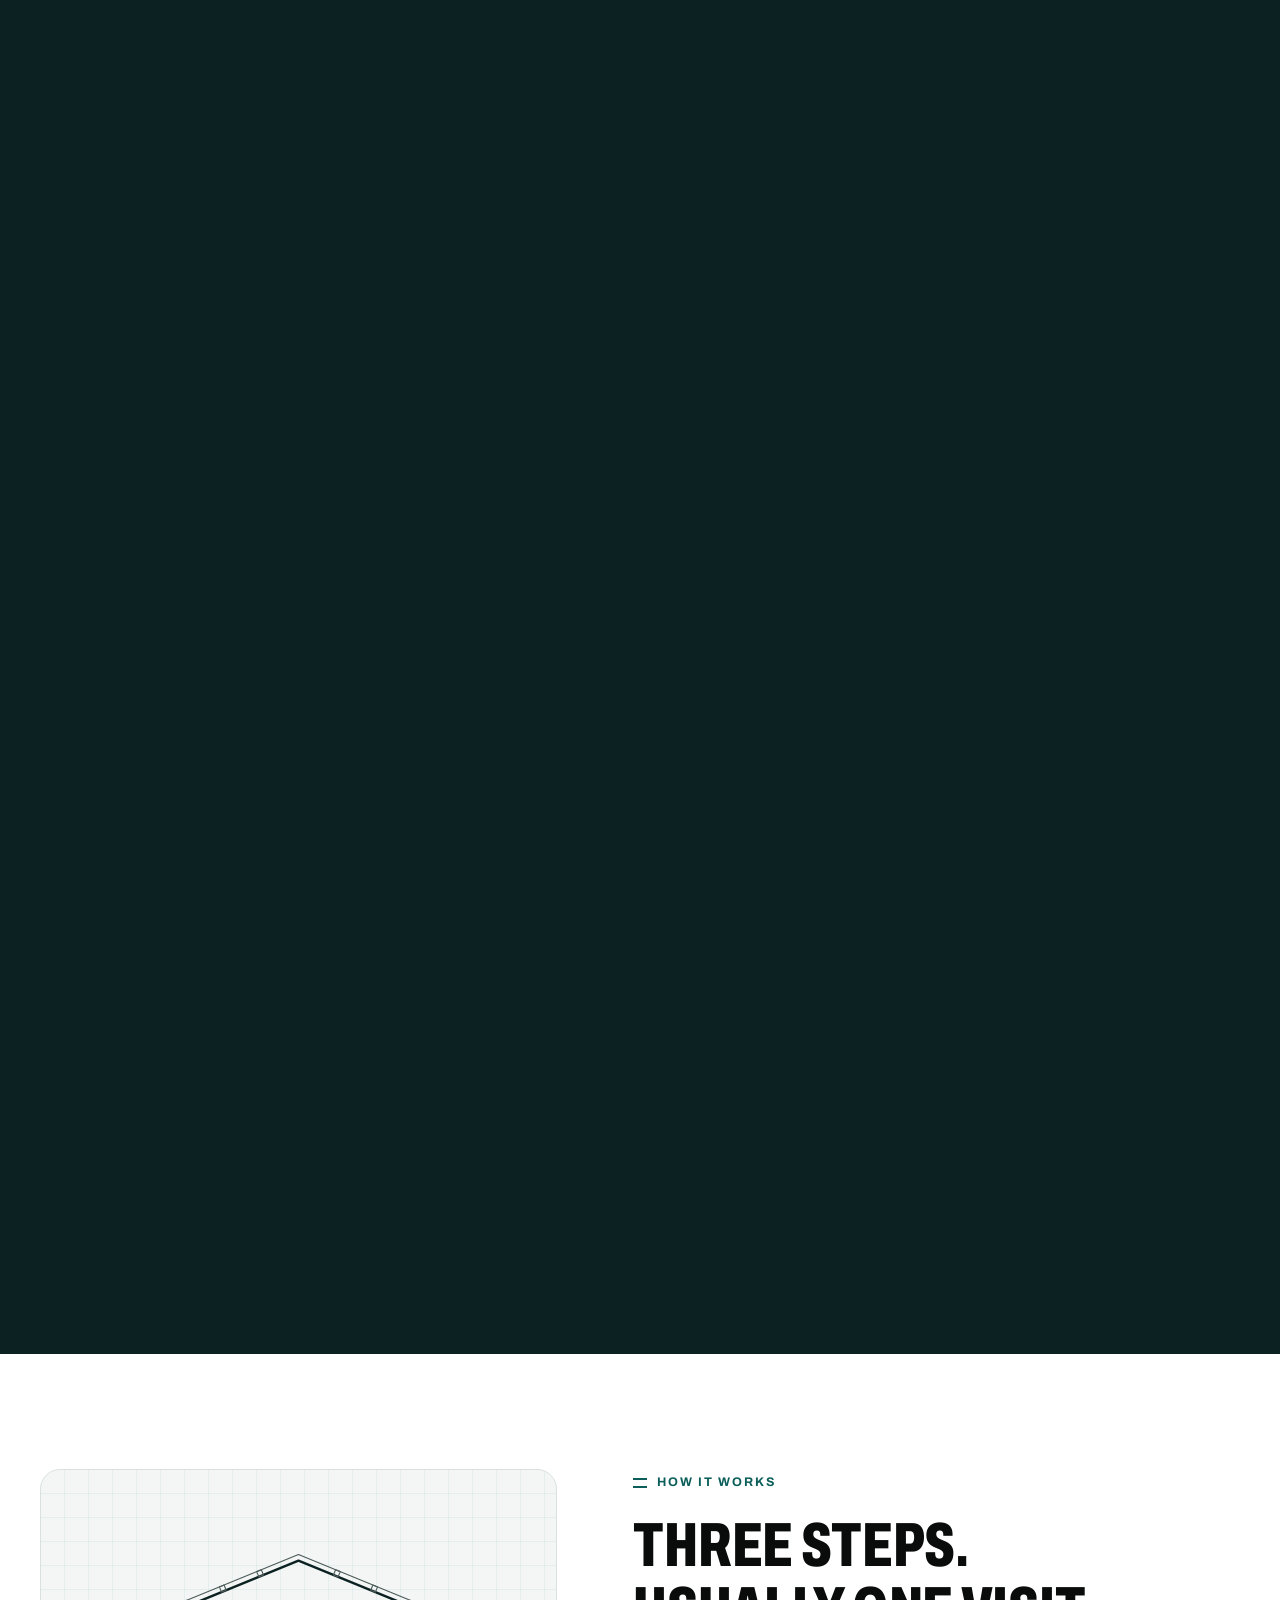
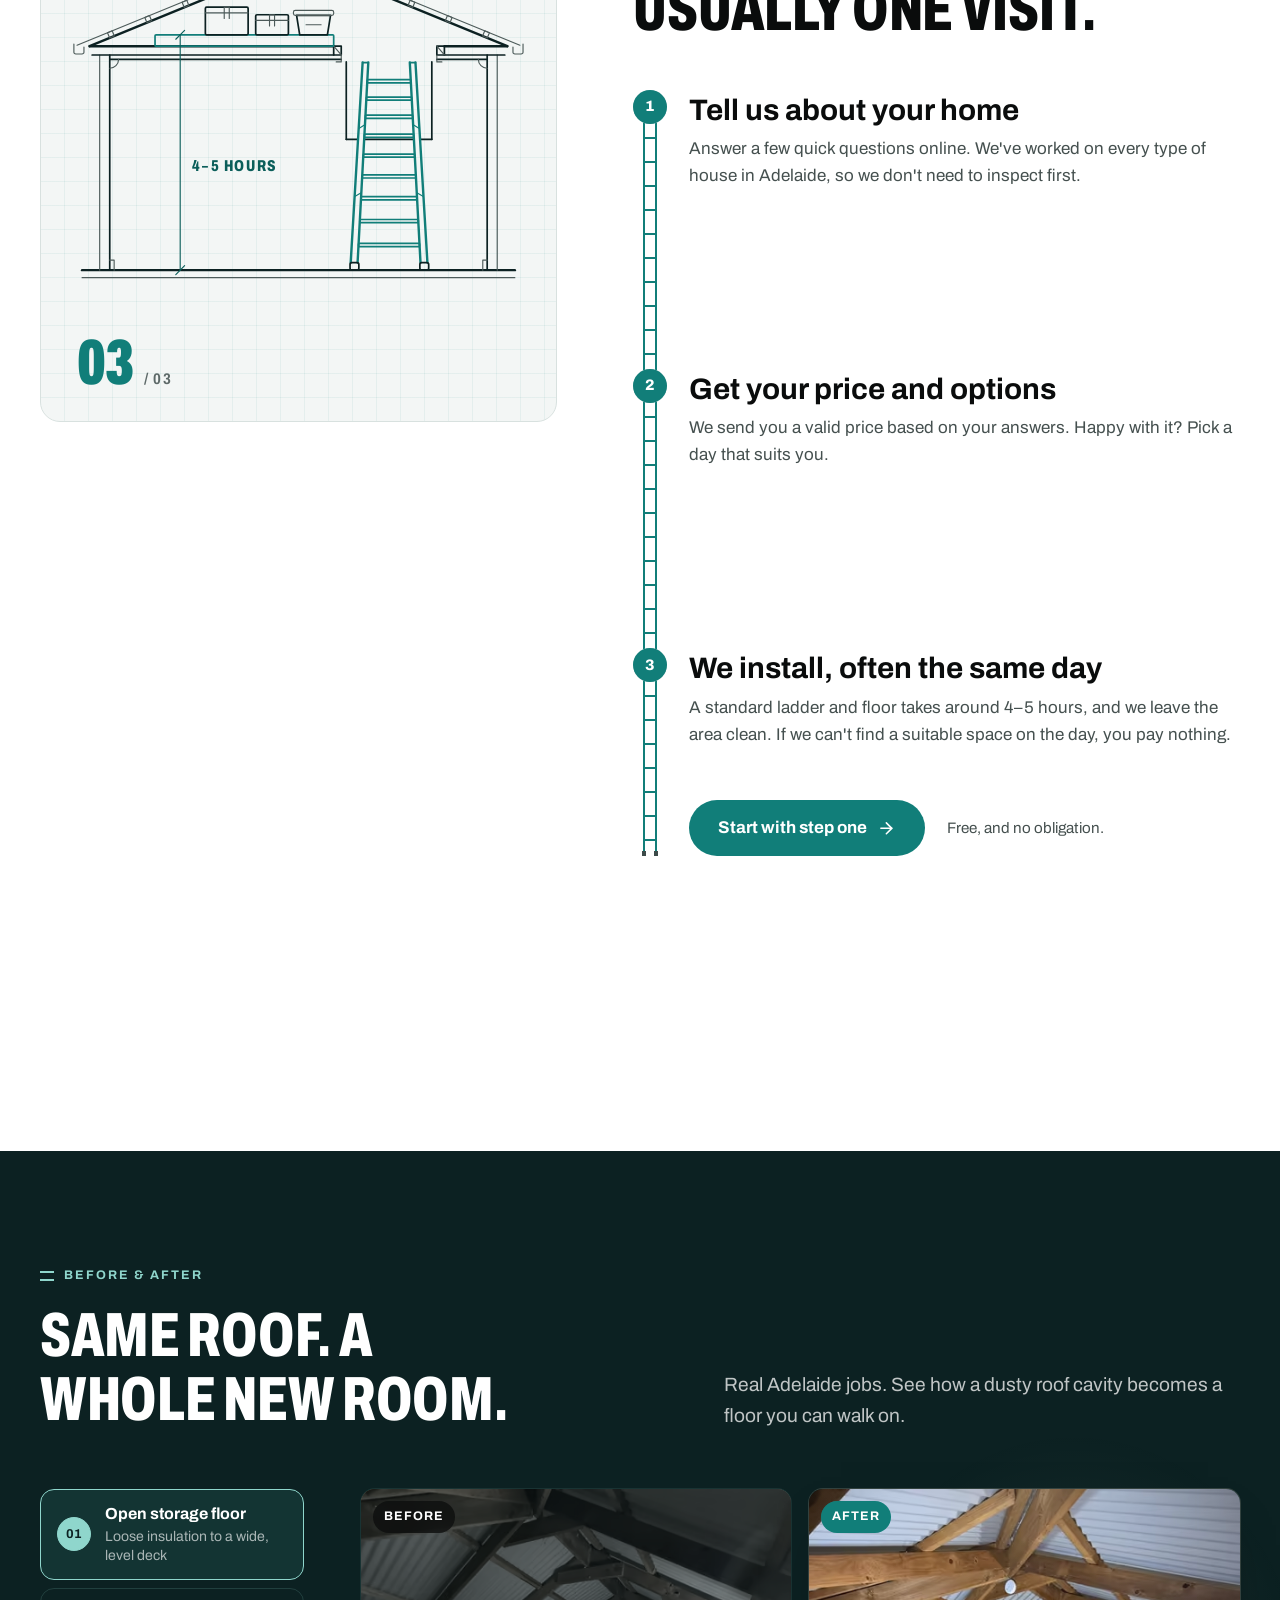
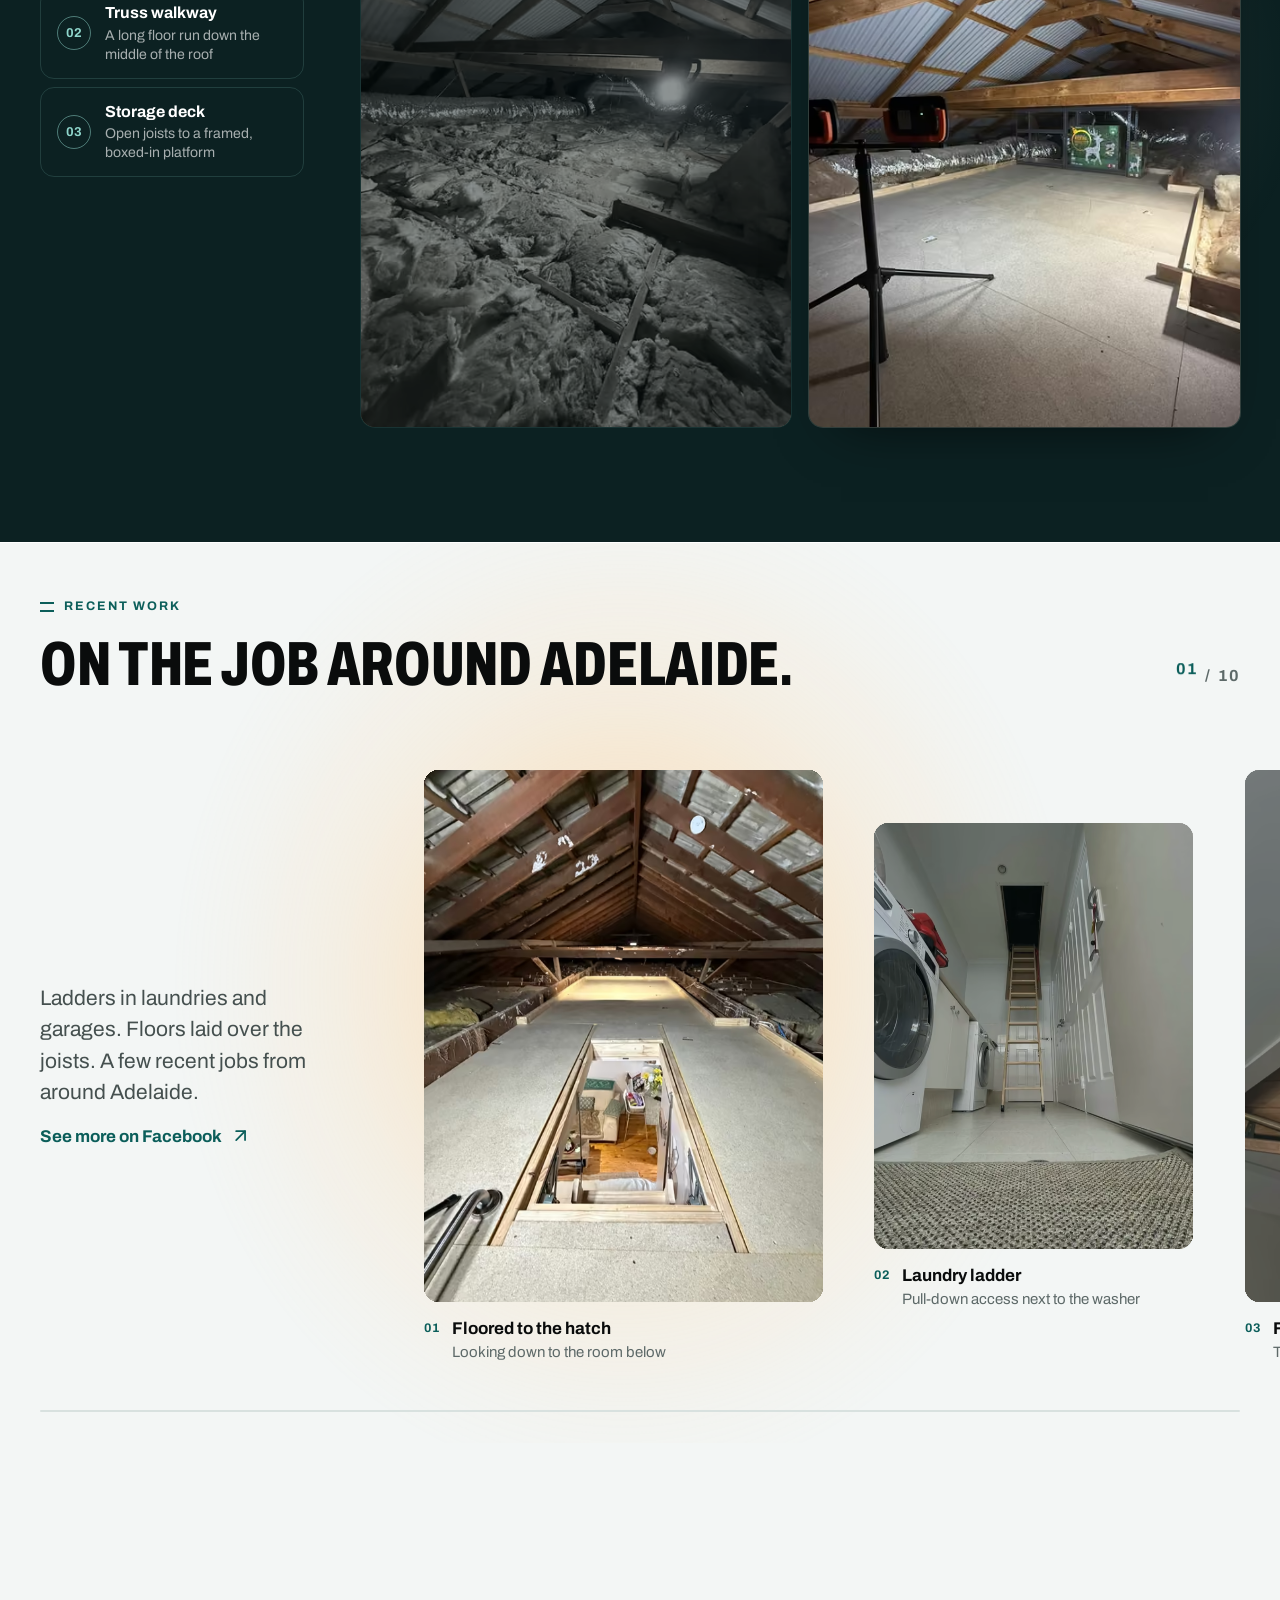
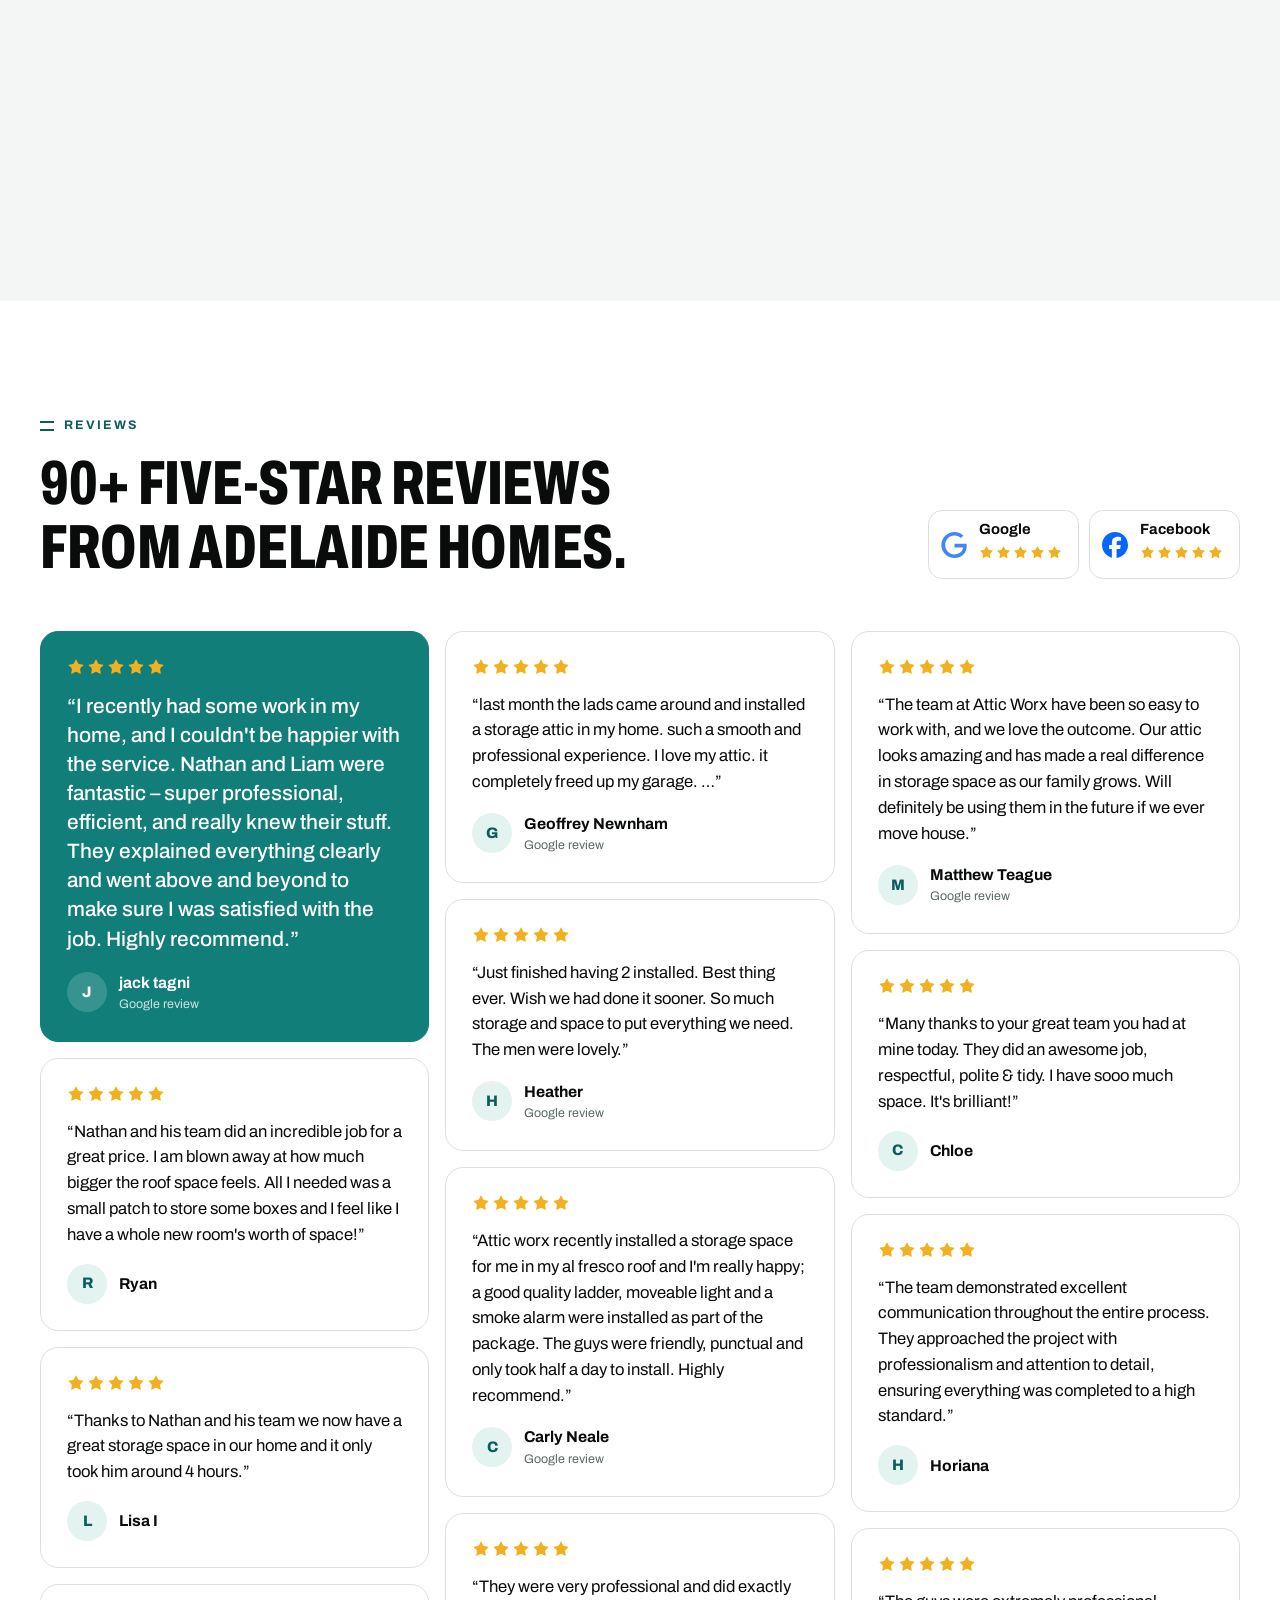
==== commit 785a080b: "Tracking carried over from the old site: Meta pixel and Google Tag Manager - the old GHL page's Meta" ====
--- a/index.html
+++ b/index.html
@@ -15,6 +15,9 @@
 <link rel="preload" as="image" type="image/avif" media="(max-width: 960px)" fetchpriority="high"
       imagesrcset="assets/img/hero-tall-480.avif 480w, assets/img/hero-tall-720.avif 720w" imagesizes="100vw">
 <link rel="stylesheet" href="assets/css/styles.css">
+<!-- Tracking carried over from the old site: the Meta pixel and Google Tag Manager. main.js loads both after
+     the page has loaded, and only on atticworx.com.au (add ?tracking=on to test elsewhere). See README, Tracking. -->
+<script>window.AW_TRACKING = { metaPixel: '1235239581493374', gtm: 'GTM-WDL55GG4' }; window.dataLayer = window.dataLayer || [];</script>
 <noscript><style>.qf-step[hidden] { display: grid !important; } .action-bar { transform: none; } .site-header { background: var(--roof); } .promo-video[data-promo] { display: none; }</style></noscript>
 <noscript><style>.results-body { display: block; } .rx-tabs { display: none; } .rx-stage { gap: 48px; } .rx-panel, .rx-panel[hidden] { display: flex !important; flex-direction: column; } .rx-cap { display: block; order: -1; margin: 0 0 14px; color: rgba(255,255,255,.66); } .rx-cap strong { display: block; color: #fff; font-size: 1.05rem; } @media (min-width: 1000px) { .rx-stage { gap: 64px; } .rx-panel, .rx-panel[hidden] { display: grid !important; grid-template-columns: minmax(220px, .3fr) minmax(0, 1fr); column-gap: clamp(36px, 4.5vw, 72px); align-items: start; } .rx-cap { margin: 0; padding-top: 4px; line-height: 1.45; } .rx-cap strong { margin-bottom: 4px; } }</style></noscript>
 
@@ -76,6 +79,7 @@
 </script>
 </head>
 <body>
+<noscript><iframe src="https://www.googletagmanager.com/ns.html?id=GTM-WDL55GG4" height="0" width="0" style="display:none;visibility:hidden" title="Google Tag Manager"></iframe><img height="1" width="1" style="display:none" alt="" src="https://www.facebook.com/tr?id=1235239581493374&amp;ev=PageView&amp;noscript=1"></noscript>
 <svg width="0" height="0" style="position:absolute" aria-hidden="true" focusable="false">
 <symbol id="i-phone" viewBox="0 0 24 24"><path d="M13.832 16.568a1 1 0 0 0 1.213-.303l.355-.465A2 2 0 0 1 17 15h3a2 2 0 0 1 2 2v3a2 2 0 0 1-2 2A18 18 0 0 1 2 4a2 2 0 0 1 2-2h3a2 2 0 0 1 2 2v3a2 2 0 0 1-.8 1.6l-.468.351a1 1 0 0 0-.292 1.233 14 14 0 0 0 6.392 6.384"/></symbol>
 <symbol id="i-arrow" viewBox="0 0 24 24"><path d="M5 12h14"/><path d="m12 5 7 7-7 7"/></symbol>
